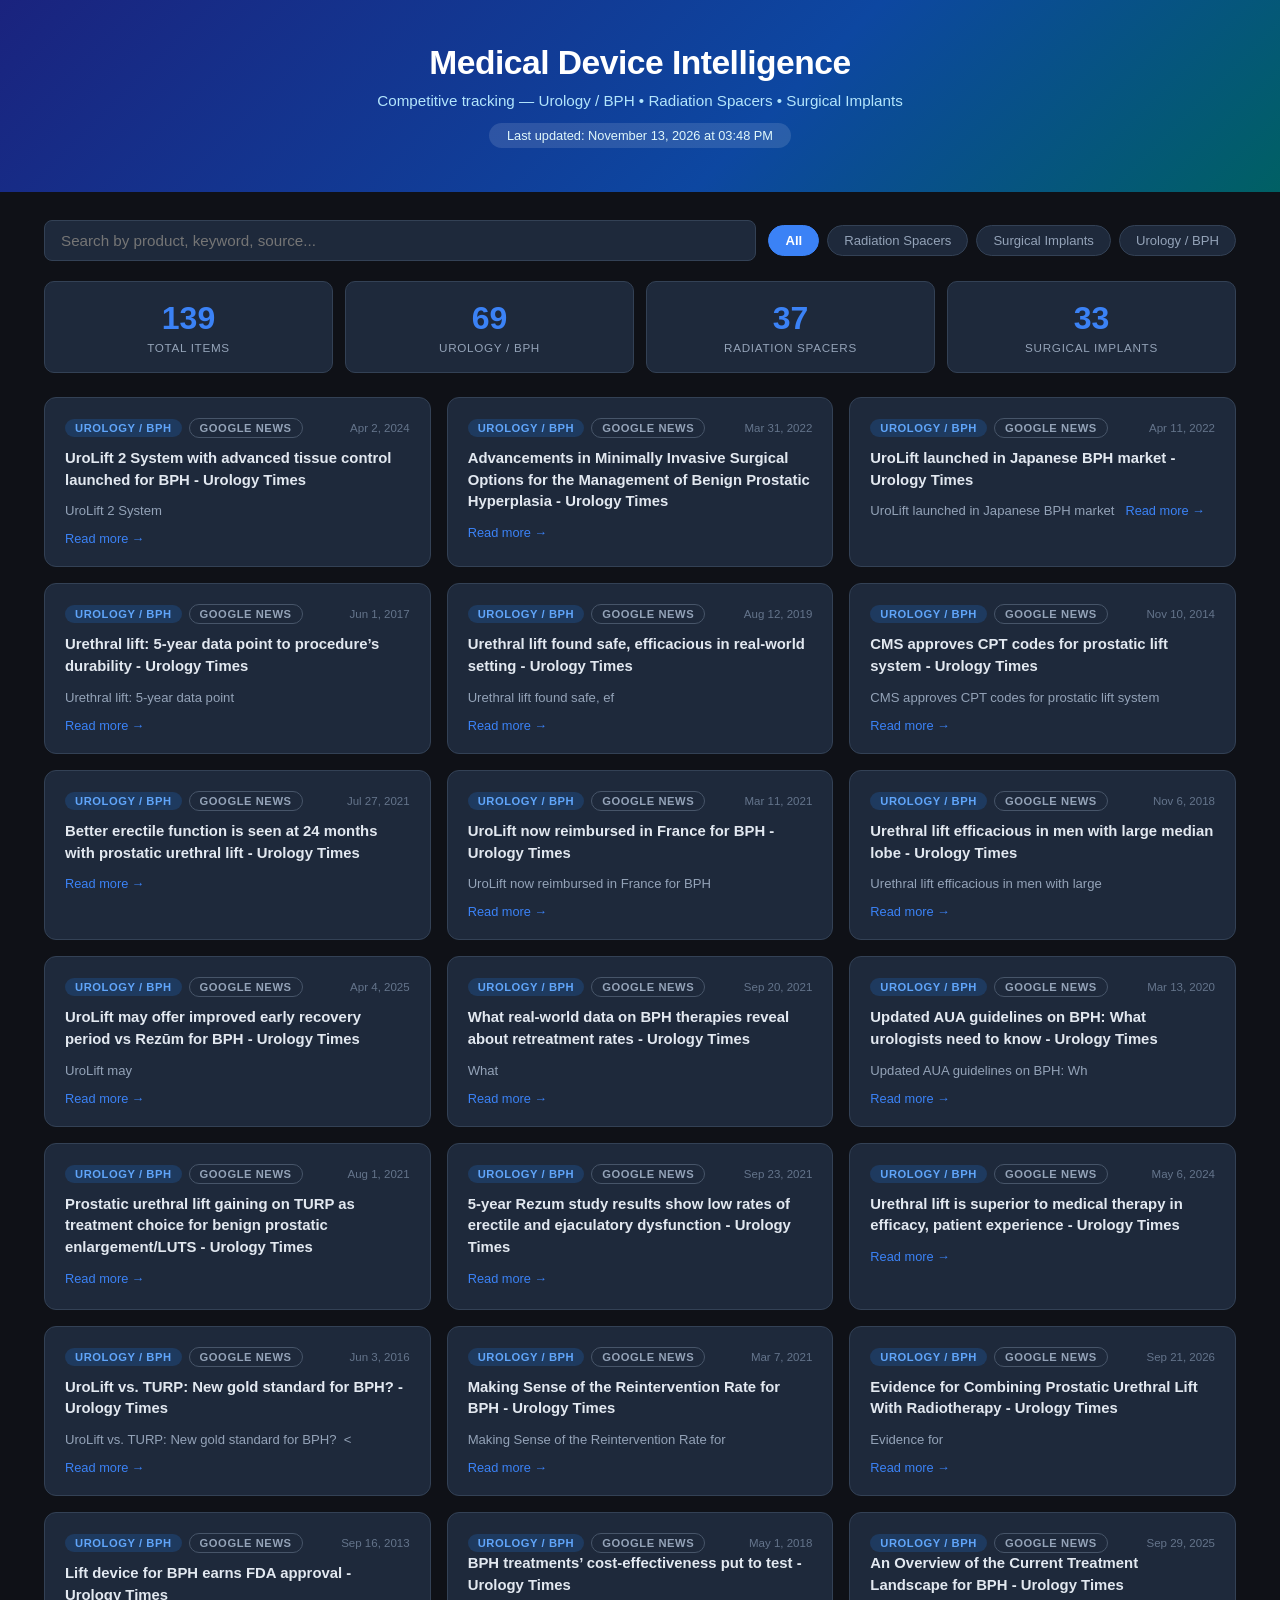
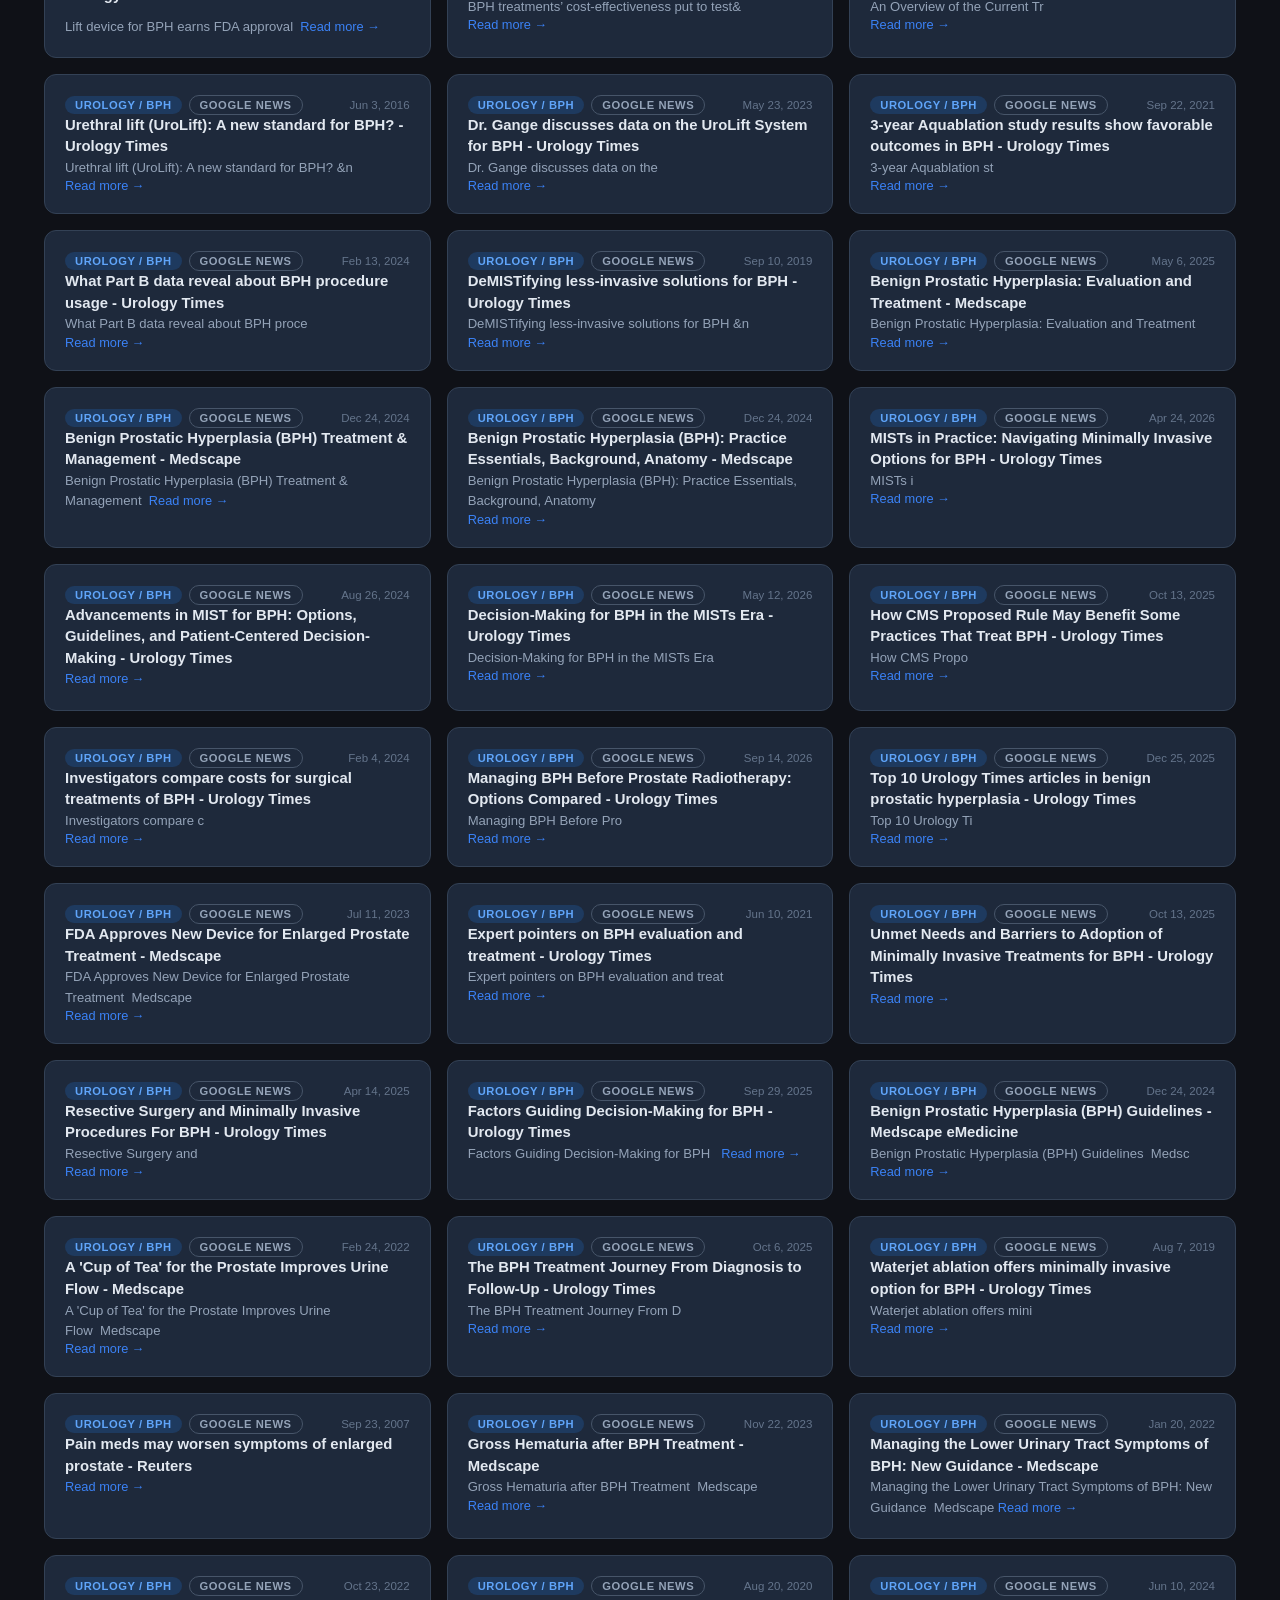
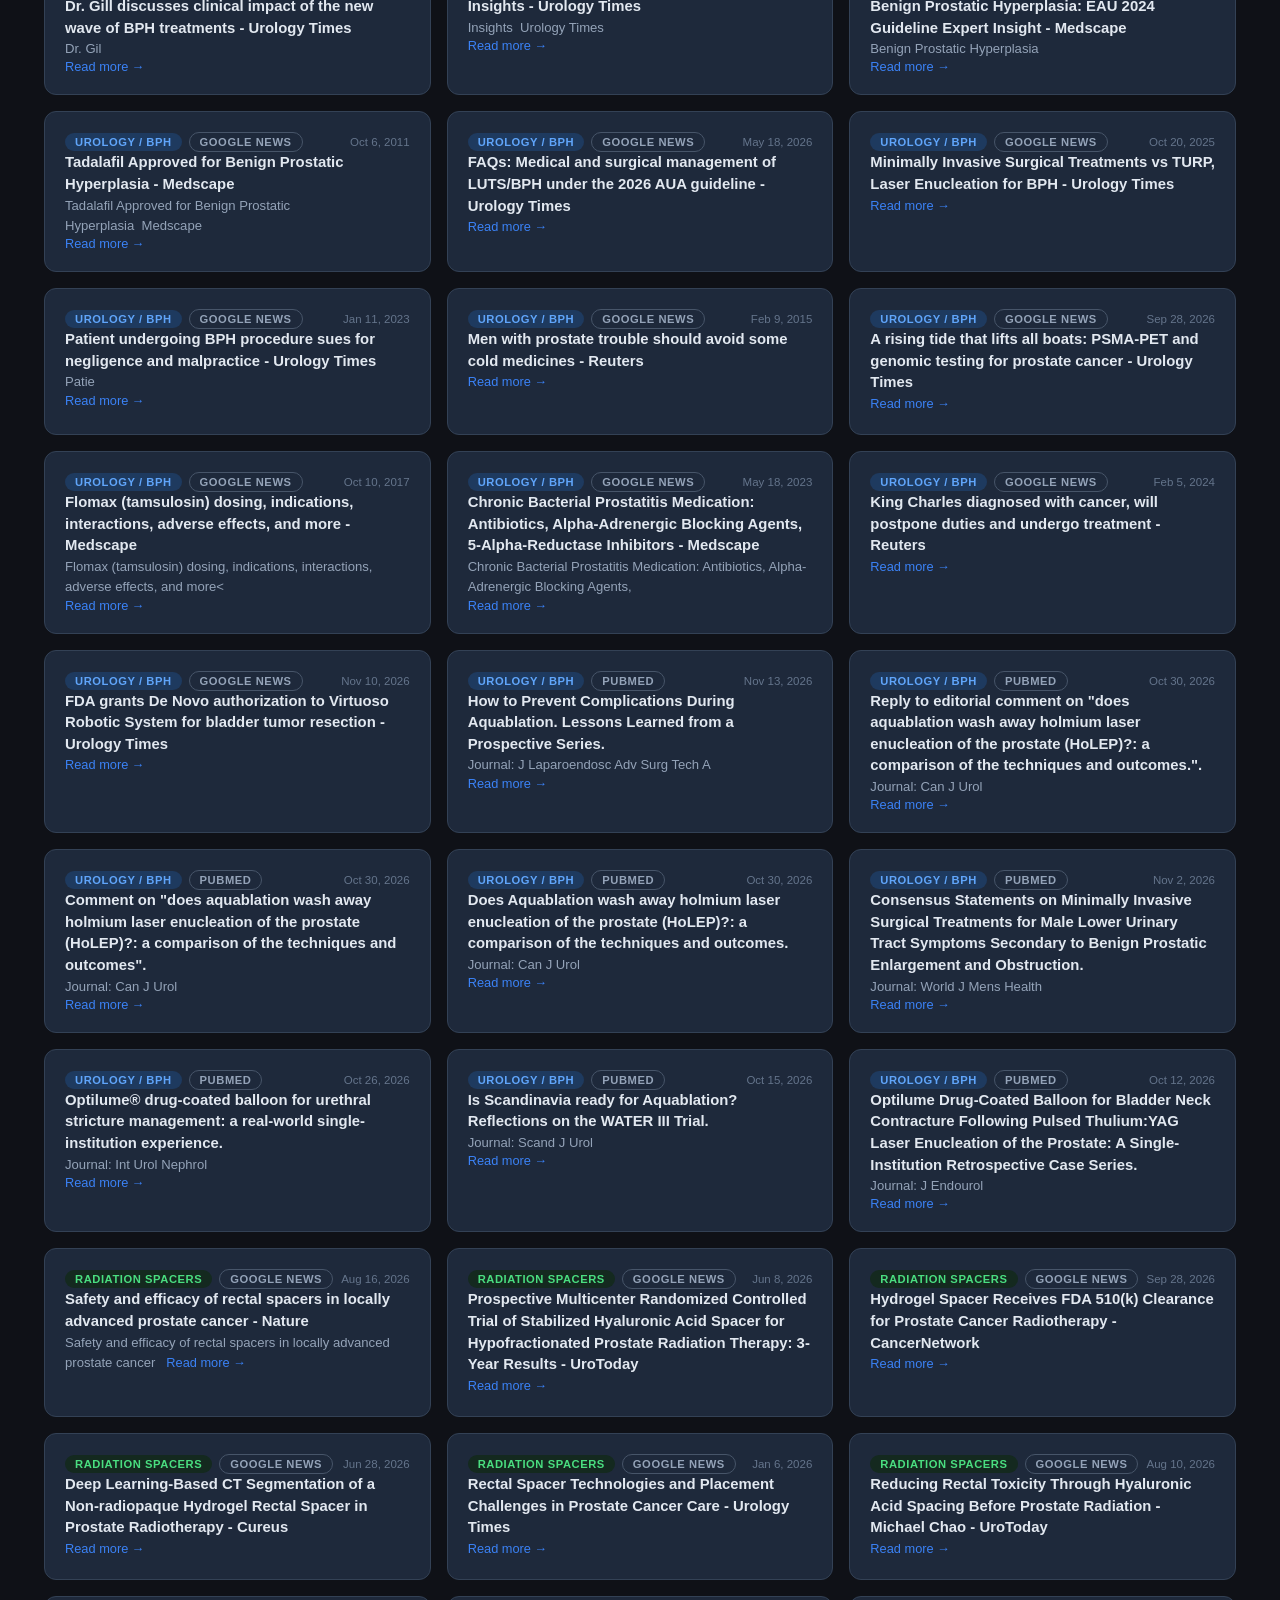
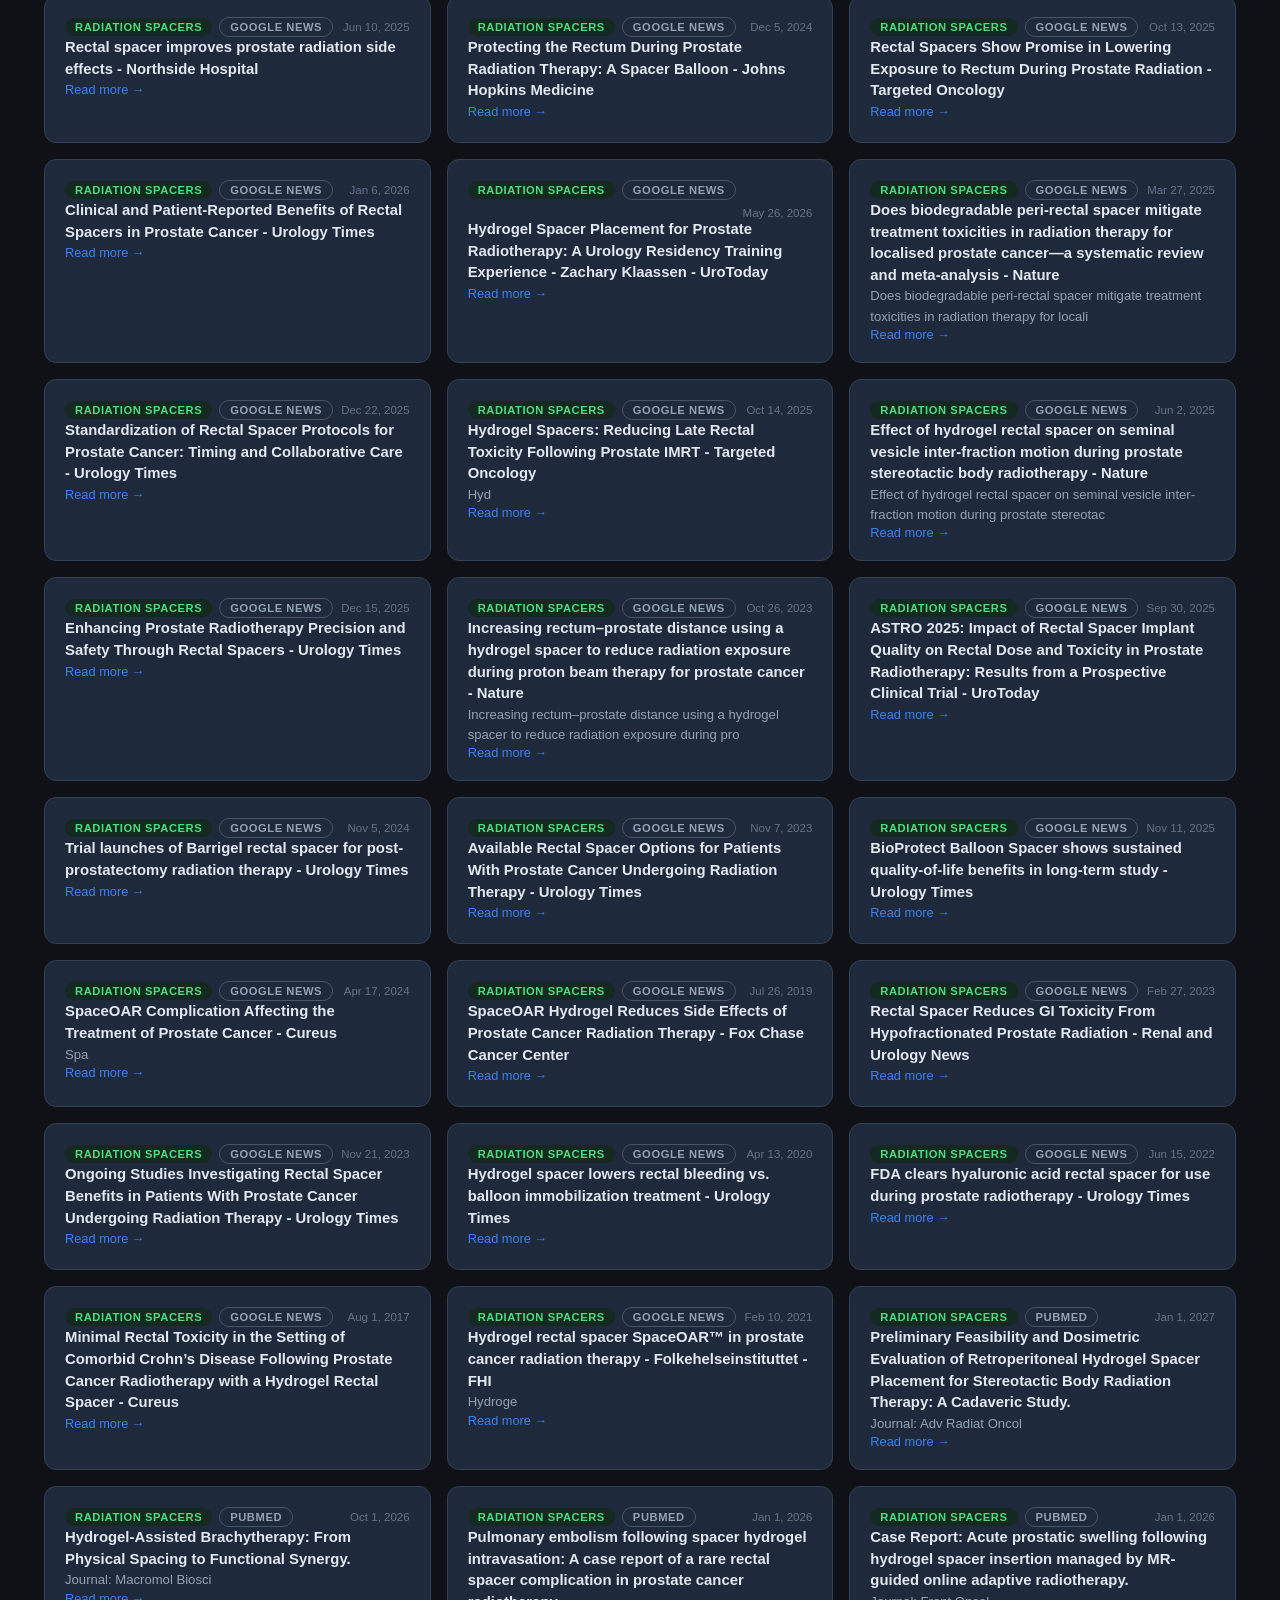
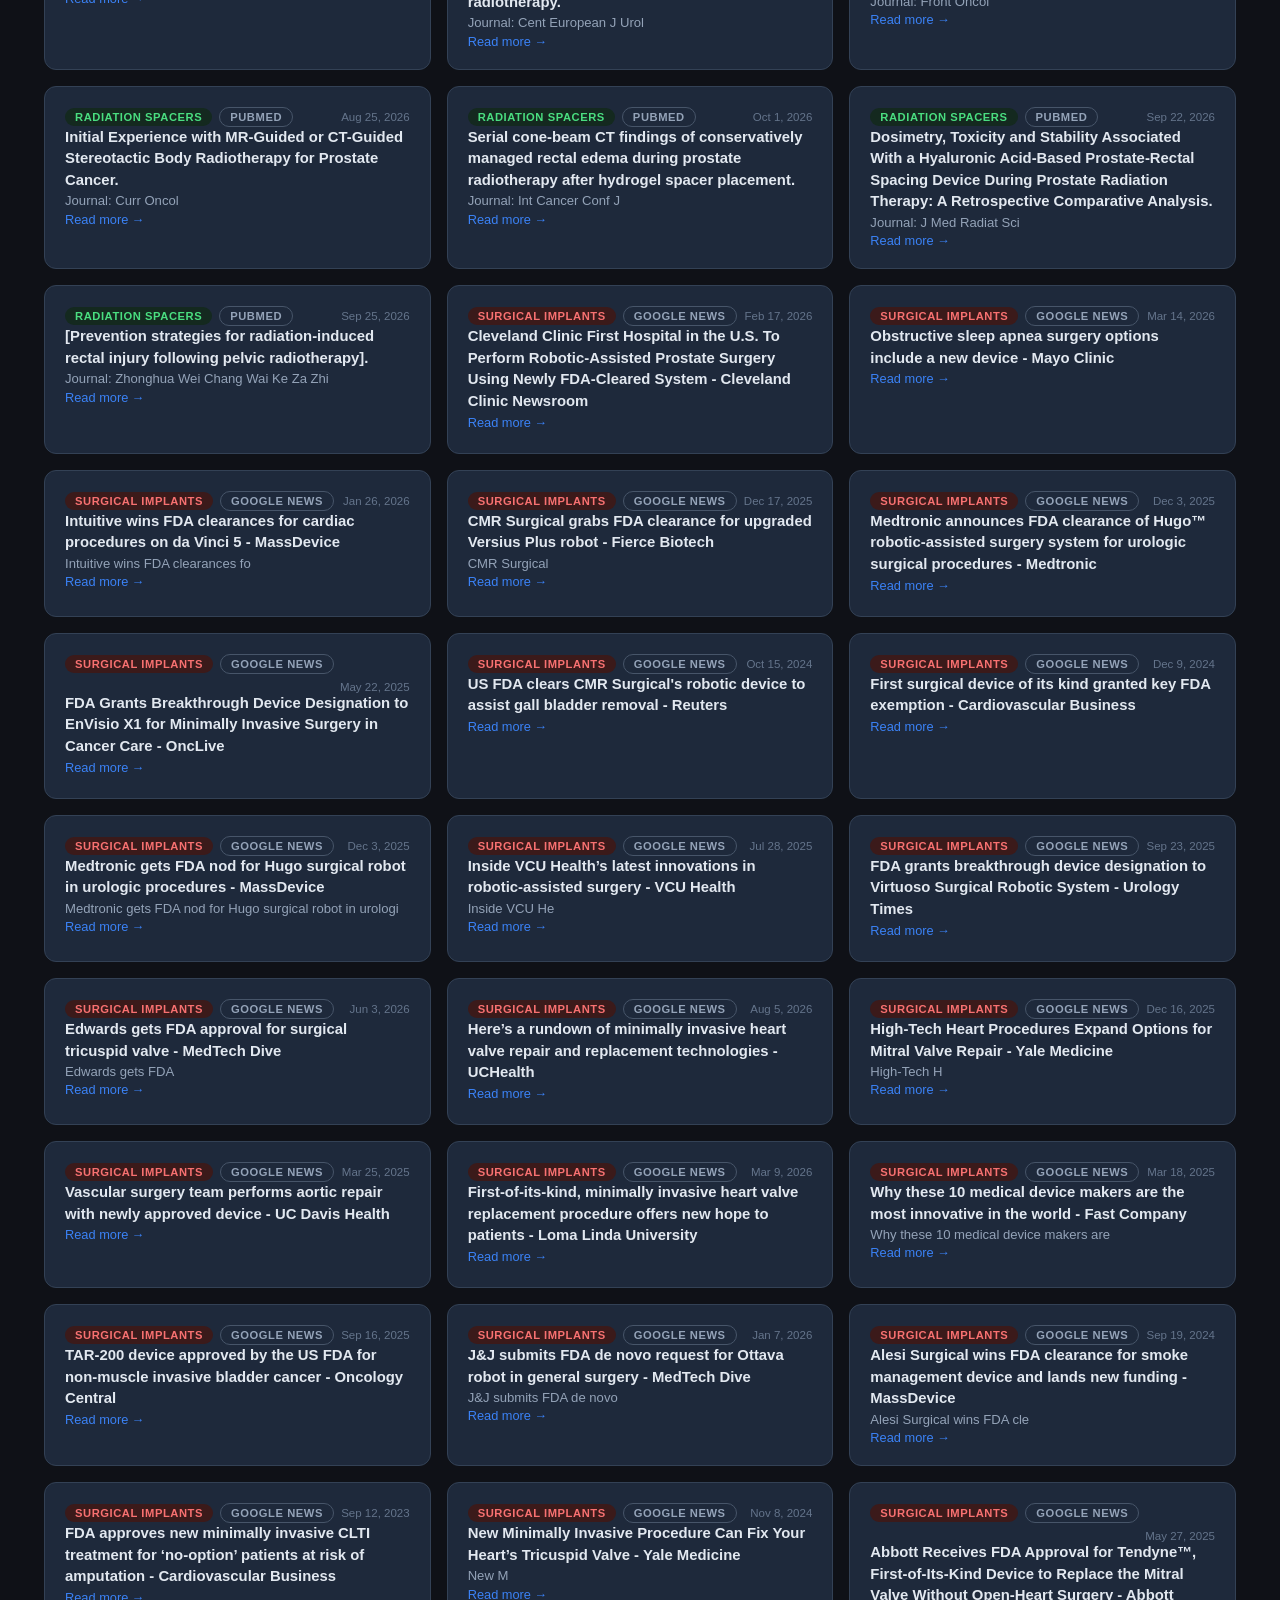
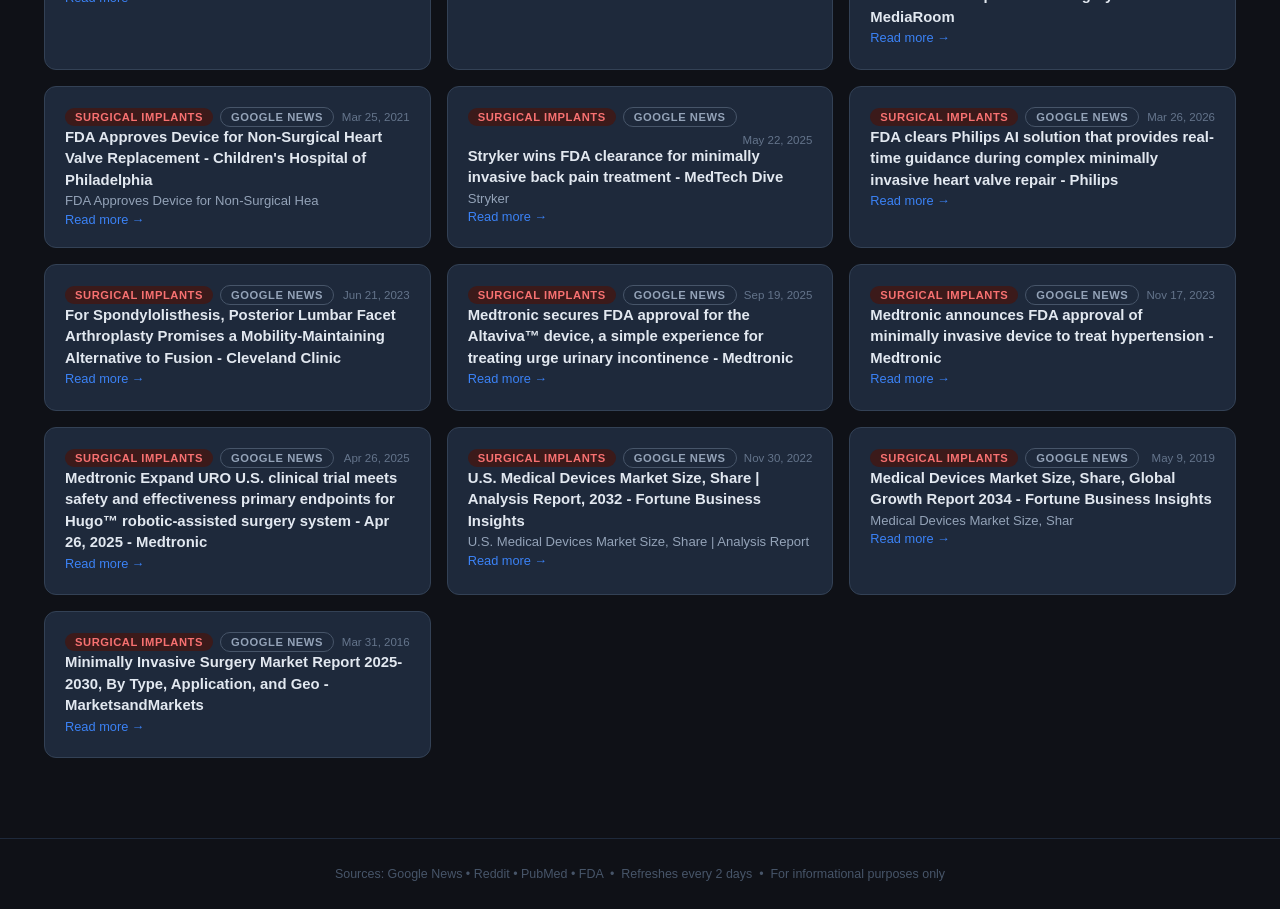
==== index.html @ d2192580 "chore: refresh medical device data 2026-11-13" ====
<!DOCTYPE html>
<html lang="en">
<head>
<meta charset="UTF-8">
<meta name="viewport" content="width=device-width, initial-scale=1.0">
<title>Medical Device Intelligence Tracker</title>
<style>
  * { box-sizing: border-box; margin: 0; padding: 0; }
  body { font-family: -apple-system, BlinkMacSystemFont, 'Segoe UI', sans-serif; background: #0f1117; color: #e2e8f0; min-height: 100vh; }

  header { background: linear-gradient(135deg, #1a237e 0%, #0d47a1 60%, #006064 100%); padding: 44px 24px; text-align: center; }
  header h1 { font-size: 2.1rem; font-weight: 700; color: #fff; letter-spacing: -0.5px; }
  header p { margin-top: 10px; color: #b3e5fc; font-size: 0.95rem; }
  .updated { margin-top: 14px; display: inline-block; background: rgba(255,255,255,0.12); border-radius: 20px; padding: 5px 18px; font-size: 0.8rem; color: #e0f7fa; }

  .controls { max-width: 1240px; margin: 28px auto 0; padding: 0 24px; display: flex; flex-wrap: wrap; gap: 12px; align-items: center; }
  .search-box { flex: 1; min-width: 200px; }
  .search-box input { width: 100%; padding: 11px 16px; border-radius: 8px; border: 1px solid #334155; background: #1e293b; color: #e2e8f0; font-size: 0.95rem; outline: none; }
  .search-box input:focus { border-color: #3b82f6; }
  .filters { display: flex; flex-wrap: wrap; gap: 8px; }
  .filter-btn { padding: 7px 16px; border-radius: 20px; border: 1px solid #334155; background: #1e293b; color: #94a3b8; cursor: pointer; font-size: 0.82rem; transition: all 0.15s; }
  .filter-btn:hover { border-color: #3b82f6; color: #e2e8f0; }
  .filter-btn.active { background: #3b82f6; border-color: #3b82f6; color: #fff; font-weight: 600; }

  .stats { max-width: 1240px; margin: 20px auto 0; padding: 0 24px; }
  .stat-row { display: grid; grid-template-columns: repeat(auto-fit, minmax(150px, 1fr)); gap: 12px; }
  .stat-card { background: #1e293b; border: 1px solid #334155; border-radius: 10px; padding: 18px; text-align: center; }
  .stat-card .num { font-size: 2rem; font-weight: 700; color: #3b82f6; }
  .stat-card .label { font-size: 0.73rem; color: #94a3b8; margin-top: 4px; text-transform: uppercase; letter-spacing: 0.06em; }

  .grid { max-width: 1240px; margin: 24px auto 0; padding: 0 24px 60px; display: grid; grid-template-columns: repeat(auto-fill, minmax(340px, 1fr)); gap: 16px; }
  .card { background: #1e293b; border: 1px solid #334155; border-radius: 12px; padding: 20px; display: flex; flex-direction: column; gap: 10px; transition: border-color 0.2s, box-shadow 0.2s; }
  .card:hover { border-color: #3b82f6; box-shadow: 0 0 0 1px #3b82f620; }
  .card-meta { display: flex; gap: 7px; flex-wrap: wrap; align-items: center; }
  .badge { padding: 3px 10px; border-radius: 12px; font-size: 0.7rem; font-weight: 600; text-transform: uppercase; letter-spacing: 0.05em; white-space: nowrap; }
  .badge-urology { background: #1e3a5f; color: #60a5fa; }
  .badge-radiation { background: #14291f; color: #4ade80; }
  .badge-surgical { background: #3b1a1a; color: #f87171; }
  .badge-source { background: transparent; border: 1px solid #475569; color: #94a3b8; }
  .card-date { font-size: 0.72rem; color: #64748b; margin-left: auto; white-space: nowrap; }
  .card h3 { font-size: 0.93rem; font-weight: 600; color: #e2e8f0; line-height: 1.45; }
  .card h3 a { color: inherit; text-decoration: none; }
  .card h3 a:hover { color: #60a5fa; }
  .card p { font-size: 0.82rem; color: #94a3b8; line-height: 1.55; flex: 1; }
  .read-link { font-size: 0.8rem; color: #3b82f6; text-decoration: none; font-weight: 500; }
  .read-link:hover { text-decoration: underline; }
  .no-results { grid-column: 1/-1; text-align: center; padding: 80px 20px; color: #64748b; }
  .no-results h3 { font-size: 1.1rem; margin-bottom: 8px; }
  footer { text-align: center; padding: 28px; color: #475569; font-size: 0.78rem; border-top: 1px solid #1e293b; margin-top: 20px; }
</style>
</head>
<body>

<header>
  <h1>Medical Device Intelligence</h1>
  <p>Competitive tracking &mdash; Urology / BPH &bull; Radiation Spacers &bull; Surgical Implants</p>
  <span class="updated">Last updated: November 13, 2026 at 03:48 PM</span>
</header>

<div class="controls">
  <div class="search-box">
    <input type="text" id="searchInput" placeholder="Search by product, keyword, source..." oninput="render()">
  </div>
  <div class="filters" id="filterRow">
    <button class="filter-btn active" onclick="setFilter('all', this)">All</button>
  </div>
</div>

<div class="stats"><div class="stat-row" id="statRow"></div></div>
<div class="grid" id="grid"></div>

<footer>
  Sources: Google News &bull; Reddit &bull; PubMed &bull; FDA &nbsp;&bull;&nbsp; Refreshes every 2 days &nbsp;&bull;&nbsp; For informational purposes only
</footer>

<script>
const DATA = [{"title": "UroLift 2 System with advanced tissue control launched for BPH - Urology Times", "url": "https://news.google.com/rss/articles/[base64]?oc=5", "description": "<a href=\"https://news.google.com/rss/articles/[base64]?oc=5\" target=\"_blank\">UroLift 2 System", "date": "Tue, 02 Apr 2024 07:00:00 GMT", "source": "Google News", "category": "Urology / BPH"}, {"title": "Advancements in Minimally Invasive Surgical Options for the Management of Benign Prostatic Hyperplasia - Urology Times", "url": "https://news.google.com/rss/articles/[base64]?oc=5", "description": "<a href=\"https://news.google.com/rss/articles/[base64]", "date": "Thu, 31 Mar 2022 07:00:00 GMT", "source": "Google News", "category": "Urology / BPH"}, {"title": "UroLift launched in Japanese BPH market - Urology Times", "url": "https://news.google.com/rss/articles/CBMifkFVX3lxTE9jSnZrajlXMnN6QWhFZ09LUzFSWDhmVWplYklNZ0NoblVWRHhZVDJpbGxod3d5R1FHUDRuczVnSkFuWFZrOG16cUNWdnkwNFI5QWZ2bV8tQ284dzh6c0JlZThWYUpEU1VnYVFCNzlfRnllaF9ITnFUbFpuMUZGUQ?oc=5", "description": "<a href=\"https://news.google.com/rss/articles/CBMifkFVX3lxTE9jSnZrajlXMnN6QWhFZ09LUzFSWDhmVWplYklNZ0NoblVWRHhZVDJpbGxod3d5R1FHUDRuczVnSkFuWFZrOG16cUNWdnkwNFI5QWZ2bV8tQ284dzh6c0JlZThWYUpEU1VnYVFCNzlfRnllaF9ITnFUbFpuMUZGUQ?oc=5\" target=\"_blank\">UroLift launched in Japanese BPH market</a>&nbsp;&nbsp;<f", "date": "Mon, 11 Apr 2022 07:00:00 GMT", "source": "Google News", "category": "Urology / BPH"}, {"title": "Urethral lift: 5-year data point to procedure’s durability - Urology Times", "url": "https://news.google.com/rss/articles/CBMikAFBVV95cUxNcHFOVEVwOUI0R2RXU1ZDdWdyWmVQZkpJcG01Ylhjbk5nR1BzRnBKU3o3QkFDYlRHVXl0YUhXSGduVGJzRXJBanN6RjJmbzZWMzQ2STFGQUNqbmFFeTdBSTJrb0tNTmFtU01tRGItbG04VGZlZ3ZMRWN5VjB1M3JJZkx4eS1DMEVzN1NlM1R6QWE?oc=5", "description": "<a href=\"https://news.google.com/rss/articles/CBMikAFBVV95cUxNcHFOVEVwOUI0R2RXU1ZDdWdyWmVQZkpJcG01Ylhjbk5nR1BzRnBKU3o3QkFDYlRHVXl0YUhXSGduVGJzRXJBanN6RjJmbzZWMzQ2STFGQUNqbmFFeTdBSTJrb0tNTmFtU01tRGItbG04VGZlZ3ZMRWN5VjB1M3JJZkx4eS1DMEVzN1NlM1R6QWE?oc=5\" target=\"_blank\">Urethral lift: 5-year data point", "date": "Thu, 01 Jun 2017 07:00:00 GMT", "source": "Google News", "category": "Urology / BPH"}, {"title": "Urethral lift found safe, efficacious in real-world setting - Urology Times", "url": "https://news.google.com/rss/articles/[base64]?oc=5", "description": "<a href=\"https://news.google.com/rss/articles/[base64]?oc=5\" target=\"_blank\">Urethral lift found safe, ef", "date": "Mon, 12 Aug 2019 07:00:00 GMT", "source": "Google News", "category": "Urology / BPH"}, {"title": "CMS approves CPT codes for prostatic lift system - Urology Times", "url": "https://news.google.com/rss/articles/CBMihAFBVV95cUxNdzdrQ2NJRDlzYkZmazRLQXgxelZTaGd0ajZ1Rjd3WHduTkFHbW4wZEJBc1d6VTIwX0RtYXFXTmxCakI0dXpYbFJxMU9vSWZGRmxrbFVPcnZBRENkc2loYkxPcUloRUw1eU5JVk43Wkp5UFk1d3hGQ3QzUmhHelNQcFZ4Sjk?oc=5", "description": "<a href=\"https://news.google.com/rss/articles/CBMihAFBVV95cUxNdzdrQ2NJRDlzYkZmazRLQXgxelZTaGd0ajZ1Rjd3WHduTkFHbW4wZEJBc1d6VTIwX0RtYXFXTmxCakI0dXpYbFJxMU9vSWZGRmxrbFVPcnZBRENkc2loYkxPcUloRUw1eU5JVk43Wkp5UFk1d3hGQ3QzUmhHelNQcFZ4Sjk?oc=5\" target=\"_blank\">CMS approves CPT codes for prostatic lift system", "date": "Mon, 10 Nov 2014 08:00:00 GMT", "source": "Google News", "category": "Urology / BPH"}, {"title": "Better erectile function is seen at 24 months with prostatic urethral lift - Urology Times", "url": "https://news.google.com/rss/articles/[base64]?oc=5", "description": "<a href=\"https://news.google.com/rss/articles/[base64]?oc=5\" target=\"_bl", "date": "Tue, 27 Jul 2021 07:00:00 GMT", "source": "Google News", "category": "Urology / BPH"}, {"title": "UroLift now reimbursed in France for BPH - Urology Times", "url": "https://news.google.com/rss/articles/CBMif0FVX3lxTE41bTBkM21YUlkxTHQ2MGFPYkZRcVNjUjhITGh1S1JEX3lFVndoVlhneklwS0dCXzVtNzIwQUFfRVNJVkxjZjhLNVptekxyU1FaUXVFcmNBX09Bd3JUYXJlWTgwcTNrLW9odWdoN1F6VnJ6YThHaFlEOE94SG1YTTA?oc=5", "description": "<a href=\"https://news.google.com/rss/articles/CBMif0FVX3lxTE41bTBkM21YUlkxTHQ2MGFPYkZRcVNjUjhITGh1S1JEX3lFVndoVlhneklwS0dCXzVtNzIwQUFfRVNJVkxjZjhLNVptekxyU1FaUXVFcmNBX09Bd3JUYXJlWTgwcTNrLW9odWdoN1F6VnJ6YThHaFlEOE94SG1YTTA?oc=5\" target=\"_blank\">UroLift now reimbursed in France for BPH</a>&nbsp;&nbsp;", "date": "Thu, 11 Mar 2021 08:00:00 GMT", "source": "Google News", "category": "Urology / BPH"}, {"title": "Urethral lift efficacious in men with large median lobe - Urology Times", "url": "https://news.google.com/rss/articles/CBMiiAFBVV95cUxQaURBb0VjenBTbzIxNmoxbFF2Y3BmZ3VhMXYyaHJNRzBxR2NZTDlRcVZLTW5zVUdTYzRCYzZlZEZzaVdMX1hZNlRkYzVXUjQ0QkplSC1VSmFIT3owM0hCSjNqejY4RXdISC1zaFhTUWpuMHotMzVGVkRBYXNybDRFSWRnWEZWWHZp?oc=5", "description": "<a href=\"https://news.google.com/rss/articles/CBMiiAFBVV95cUxQaURBb0VjenBTbzIxNmoxbFF2Y3BmZ3VhMXYyaHJNRzBxR2NZTDlRcVZLTW5zVUdTYzRCYzZlZEZzaVdMX1hZNlRkYzVXUjQ0QkplSC1VSmFIT3owM0hCSjNqejY4RXdISC1zaFhTUWpuMHotMzVGVkRBYXNybDRFSWRnWEZWWHZp?oc=5\" target=\"_blank\">Urethral lift efficacious in men with large", "date": "Tue, 06 Nov 2018 08:00:00 GMT", "source": "Google News", "category": "Urology / BPH"}, {"title": "UroLift may offer improved early recovery period vs Rezūm for BPH - Urology Times", "url": "https://news.google.com/rss/articles/[base64]?oc=5", "description": "<a href=\"https://news.google.com/rss/articles/[base64]?oc=5\" target=\"_blank\">UroLift may", "date": "Fri, 04 Apr 2025 07:00:00 GMT", "source": "Google News", "category": "Urology / BPH"}, {"title": "What real-world data on BPH therapies reveal about retreatment rates - Urology Times", "url": "https://news.google.com/rss/articles/[base64]?oc=5", "description": "<a href=\"https://news.google.com/rss/articles/[base64]?oc=5\" target=\"_blank\">What ", "date": "Mon, 20 Sep 2021 07:00:00 GMT", "source": "Google News", "category": "Urology / BPH"}, {"title": "Updated AUA guidelines on BPH: What urologists need to know - Urology Times", "url": "https://news.google.com/rss/articles/CBMijwFBVV95cUxPTnVTMnJ1MncxQnd4SmNtLVMzeHd0N3JoQVRvM3hqb2o2MDd4NUVmczFBVlRRcXpwYmpOc2VWTjNLSS1aSDhxdmF5cEVVbDBLaUJacGVHTFZ3MGQ1Y0JQWVFTWVpwODZnaFBnTTM4dmFRNjFVOUVqdGJSTXZTeE1HZnJCZzMwSlpGSUNMRmgwSQ?oc=5", "description": "<a href=\"https://news.google.com/rss/articles/CBMijwFBVV95cUxPTnVTMnJ1MncxQnd4SmNtLVMzeHd0N3JoQVRvM3hqb2o2MDd4NUVmczFBVlRRcXpwYmpOc2VWTjNLSS1aSDhxdmF5cEVVbDBLaUJacGVHTFZ3MGQ1Y0JQWVFTWVpwODZnaFBnTTM4dmFRNjFVOUVqdGJSTXZTeE1HZnJCZzMwSlpGSUNMRmgwSQ?oc=5\" target=\"_blank\">Updated AUA guidelines on BPH: Wh", "date": "Fri, 13 Mar 2020 07:00:00 GMT", "source": "Google News", "category": "Urology / BPH"}, {"title": "Prostatic urethral lift gaining on TURP as treatment choice for benign prostatic enlargement/LUTS - Urology Times", "url": "https://news.google.com/rss/articles/[base64]?oc=5", "description": "<a href=\"https://news.google.com/rss/articles/[base64]", "date": "Sun, 01 Aug 2021 07:00:00 GMT", "source": "Google News", "category": "Urology / BPH"}, {"title": "5-year Rezum study results show low rates of erectile and ejaculatory dysfunction - Urology Times", "url": "https://news.google.com/rss/articles/[base64]?oc=5", "description": "<a href=\"https://news.google.com/rss/articles/[base64]?oc=", "date": "Thu, 23 Sep 2021 07:00:00 GMT", "source": "Google News", "category": "Urology / BPH"}, {"title": "Urethral lift is superior to medical therapy in efficacy, patient experience - Urology Times", "url": "https://news.google.com/rss/articles/[base64]?oc=5", "description": "<a href=\"https://news.google.com/rss/articles/[base64]?oc=5\" target=\"", "date": "Mon, 06 May 2024 07:00:00 GMT", "source": "Google News", "category": "Urology / BPH"}, {"title": "UroLift vs. TURP: New gold standard for BPH? - Urology Times", "url": "https://news.google.com/rss/articles/CBMie0FVX3lxTE5rUHd5RG91bElzU3pkNWVpYjZxd0lIWElHTl9UaHJrbWJJNDhWSjR1elR5X1dsb2VDUXFRQ05TdzJFSzZnTG9VckREa3Zjdmh1TmJ1MFFhZzN3bmdwRWpoUGYxeGk4VVU2Z3ZyZjVHY2pQQmlPSXA5bmY3WQ?oc=5", "description": "<a href=\"https://news.google.com/rss/articles/CBMie0FVX3lxTE5rUHd5RG91bElzU3pkNWVpYjZxd0lIWElHTl9UaHJrbWJJNDhWSjR1elR5X1dsb2VDUXFRQ05TdzJFSzZnTG9VckREa3Zjdmh1TmJ1MFFhZzN3bmdwRWpoUGYxeGk4VVU2Z3ZyZjVHY2pQQmlPSXA5bmY3WQ?oc=5\" target=\"_blank\">UroLift vs. TURP: New gold standard for BPH?</a>&nbsp;&nbsp;<", "date": "Fri, 03 Jun 2016 07:00:00 GMT", "source": "Google News", "category": "Urology / BPH"}, {"title": "Making Sense of the Reintervention Rate for BPH - Urology Times", "url": "https://news.google.com/rss/articles/CBMiiAFBVV95cUxQRFAzQXY3OGFOblZ2dXJ0SlVwSWJiNC1MNjFUdzZ4R3k3RmFBenlaQnpIek9aaTVWY3JMNzFUZW1mRkN5amh1dTZNdjZnLVd0ejI3Z0FORmJQTGk3YTNqTEJBaFZSQ25taEtOZTZtTXRra1NEbXVpSWFGaFVmMzdiTGY3cGFuNEtW?oc=5", "description": "<a href=\"https://news.google.com/rss/articles/CBMiiAFBVV95cUxQRFAzQXY3OGFOblZ2dXJ0SlVwSWJiNC1MNjFUdzZ4R3k3RmFBenlaQnpIek9aaTVWY3JMNzFUZW1mRkN5amh1dTZNdjZnLVd0ejI3Z0FORmJQTGk3YTNqTEJBaFZSQ25taEtOZTZtTXRra1NEbXVpSWFGaFVmMzdiTGY3cGFuNEtW?oc=5\" target=\"_blank\">Making Sense of the Reintervention Rate for", "date": "Sun, 07 Mar 2021 08:00:00 GMT", "source": "Google News", "category": "Urology / BPH"}, {"title": "Evidence for Combining Prostatic Urethral Lift With Radiotherapy - Urology Times", "url": "https://news.google.com/rss/articles/[base64]?oc=5", "description": "<a href=\"https://news.google.com/rss/articles/[base64]?oc=5\" target=\"_blank\">Evidence for", "date": "Mon, 21 Sep 2026 07:00:00 GMT", "source": "Google News", "category": "Urology / BPH"}, {"title": "Lift device for BPH earns FDA approval - Urology Times", "url": "https://news.google.com/rss/articles/CBMid0FVX3lxTE1LTWpwYjE4UzhFdGdKNGwzaktkdmZ3MnI5cjhDS0ZMX0tjMnlJTFFNTFFKNkFlR0VnMUFsRjR1Vk0yVE9aRlJST2NFODdTZkRDa3FoRlhPaDAwMHVkanJKcWpEUzFfNXpRR0p3NUtTRWdGbGJ1Tk5R?oc=5", "description": "<a href=\"https://news.google.com/rss/articles/CBMid0FVX3lxTE1LTWpwYjE4UzhFdGdKNGwzaktkdmZ3MnI5cjhDS0ZMX0tjMnlJTFFNTFFKNkFlR0VnMUFsRjR1Vk0yVE9aRlJST2NFODdTZkRDa3FoRlhPaDAwMHVkanJKcWpEUzFfNXpRR0p3NUtTRWdGbGJ1Tk5R?oc=5\" target=\"_blank\">Lift device for BPH earns FDA approval</a>&nbsp;&nbsp;<font color=\"", "date": "Mon, 16 Sep 2013 07:00:00 GMT", "source": "Google News", "category": "Urology / BPH"}, {"title": "BPH treatments’ cost-effectiveness put to test - Urology Times", "url": "https://news.google.com/rss/articles/CBMiggFBVV95cUxNTUc3ZmdjalhxbThtcWNIeHNFM0lacWhMcFB4OTRteDFRSHFpZTNjcHRfZm00a2RSVzkzcWpiTGZfWHBVakQxVHBtV2M5Y1M0REQ5WEU0UmZ4Vkl1OVQxTWZHZ3RpM2MyMmdjVVFtX1BtaHpiTXdLd095andkblZjTmpR?oc=5", "description": "<a href=\"https://news.google.com/rss/articles/CBMiggFBVV95cUxNTUc3ZmdjalhxbThtcWNIeHNFM0lacWhMcFB4OTRteDFRSHFpZTNjcHRfZm00a2RSVzkzcWpiTGZfWHBVakQxVHBtV2M5Y1M0REQ5WEU0UmZ4Vkl1OVQxTWZHZ3RpM2MyMmdjVVFtX1BtaHpiTXdLd095andkblZjTmpR?oc=5\" target=\"_blank\">BPH treatments’ cost-effectiveness put to test</a>&", "date": "Tue, 01 May 2018 07:00:00 GMT", "source": "Google News", "category": "Urology / BPH"}, {"title": "An Overview of the Current Treatment Landscape for BPH - Urology Times", "url": "https://news.google.com/rss/articles/[base64]?oc=5", "description": "<a href=\"https://news.google.com/rss/articles/[base64]?oc=5\" target=\"_blank\">An Overview of the Current Tr", "date": "Mon, 29 Sep 2025 07:00:00 GMT", "source": "Google News", "category": "Urology / BPH"}, {"title": "Urethral lift (UroLift): A new standard for BPH? - Urology Times", "url": "https://news.google.com/rss/articles/CBMifEFVX3lxTE03QS12T3FqMl9pR3Z1MHNMeU44dWg0blJGaVkxRkNheGM2Vjh2SW5EWmhMd2pjVWhyaUdoeTlPWlh4RnNlQmU5b3FOcFVHdFRhTzUwbWxsLXluWmlfY3NtdldMb296cVJfYVZZc3UyN094SzZFT19wakwzMW4?oc=5", "description": "<a href=\"https://news.google.com/rss/articles/CBMifEFVX3lxTE03QS12T3FqMl9pR3Z1MHNMeU44dWg0blJGaVkxRkNheGM2Vjh2SW5EWmhMd2pjVWhyaUdoeTlPWlh4RnNlQmU5b3FOcFVHdFRhTzUwbWxsLXluWmlfY3NtdldMb296cVJfYVZZc3UyN094SzZFT19wakwzMW4?oc=5\" target=\"_blank\">Urethral lift (UroLift): A new standard for BPH?</a>&nbsp;&n", "date": "Fri, 03 Jun 2016 07:00:00 GMT", "source": "Google News", "category": "Urology / BPH"}, {"title": "Dr. Gange discusses data on the UroLift System for BPH - Urology Times", "url": "https://news.google.com/rss/articles/CBMikAFBVV95cUxOQzd5aWRqV2g5RVZ0OXJ5YW85TGlOUVF1SFRMLUhJTnBTQnlkTUNEZ0RHX2VTZ0p6NElCN0pPVjRlRE94WmRlQUdILVdhUVV0WnNuS3FPNHlfRGZzeWNRYURrVTRTMXc0SFJNRGRsYXpsMjluamcyWktPYkxKVzNRazNrOFNJRXNtMVpIVVU3V0M?oc=5", "description": "<a href=\"https://news.google.com/rss/articles/CBMikAFBVV95cUxOQzd5aWRqV2g5RVZ0OXJ5YW85TGlOUVF1SFRMLUhJTnBTQnlkTUNEZ0RHX2VTZ0p6NElCN0pPVjRlRE94WmRlQUdILVdhUVV0WnNuS3FPNHlfRGZzeWNRYURrVTRTMXc0SFJNRGRsYXpsMjluamcyWktPYkxKVzNRazNrOFNJRXNtMVpIVVU3V0M?oc=5\" target=\"_blank\">Dr. Gange discusses data on the ", "date": "Tue, 23 May 2023 07:00:00 GMT", "source": "Google News", "category": "Urology / BPH"}, {"title": "3-year Aquablation study results show favorable outcomes in BPH - Urology Times", "url": "https://news.google.com/rss/articles/[base64]?oc=5", "description": "<a href=\"https://news.google.com/rss/articles/[base64]?oc=5\" target=\"_blank\">3-year Aquablation st", "date": "Wed, 22 Sep 2021 07:00:00 GMT", "source": "Google News", "category": "Urology / BPH"}, {"title": "What Part B data reveal about BPH procedure usage - Urology Times", "url": "https://news.google.com/rss/articles/CBMiiwFBVV95cUxQYlJFZEFPbHFTS3VVYk5VNHdmSWdYZ3FQTUM0c1FjekYwTHNlYXRfQ0MwSTlpRm9Yc0pvdG53YkNRWmdnWWpqZ0dqYTM1aWpKOUFvcFRabFY1S2NCTEZjNW9GWVF2RGFBSWVRT3puNDZLLUhhdU9mMDNBWFVQUDI2WW1CT1NQX1hOdFdJ?oc=5", "description": "<a href=\"https://news.google.com/rss/articles/CBMiiwFBVV95cUxQYlJFZEFPbHFTS3VVYk5VNHdmSWdYZ3FQTUM0c1FjekYwTHNlYXRfQ0MwSTlpRm9Yc0pvdG53YkNRWmdnWWpqZ0dqYTM1aWpKOUFvcFRabFY1S2NCTEZjNW9GWVF2RGFBSWVRT3puNDZLLUhhdU9mMDNBWFVQUDI2WW1CT1NQX1hOdFdJ?oc=5\" target=\"_blank\">What Part B data reveal about BPH proce", "date": "Tue, 13 Feb 2024 08:00:00 GMT", "source": "Google News", "category": "Urology / BPH"}, {"title": "DeMISTifying less-invasive solutions for BPH - Urology Times", "url": "https://news.google.com/rss/articles/CBMif0FVX3lxTE1DQXJ0RzNacXFUaTZoWmhLVzBmaXh2M1l0RmNlWXYzQ183VS1KUXhmaElJODNrblBkcm1pS201MnNwbHVlVGxyeWtNa1lyTG1zVUlvWHFGRDVJQk10RTZPaUhGUVF6Y1lDUlJ3bFd0Um9wS0xqWDRLSEtOQnZuQ1k?oc=5", "description": "<a href=\"https://news.google.com/rss/articles/CBMif0FVX3lxTE1DQXJ0RzNacXFUaTZoWmhLVzBmaXh2M1l0RmNlWXYzQ183VS1KUXhmaElJODNrblBkcm1pS201MnNwbHVlVGxyeWtNa1lyTG1zVUlvWHFGRDVJQk10RTZPaUhGUVF6Y1lDUlJ3bFd0Um9wS0xqWDRLSEtOQnZuQ1k?oc=5\" target=\"_blank\">DeMISTifying less-invasive solutions for BPH</a>&nbsp;&n", "date": "Tue, 10 Sep 2019 07:00:00 GMT", "source": "Google News", "category": "Urology / BPH"}, {"title": "Benign Prostatic Hyperplasia: Evaluation and Treatment - Medscape", "url": "https://news.google.com/rss/articles/CBMiekFVX3lxTE1tZ3lsN3FpOEJEM0tIYng1MEtRYUlrb1ZNQktab0FzUWI0T3ZaeHdWbWdmZktSeUNaV1BZenh4cnpYM3lzaXRObmZFYnpBOGxQQmpJOUFodW11VGNGNzBEcE53N2NDd1RpWnJQUnNzRFZER1k0bWxPZ293?oc=5", "description": "<a href=\"https://news.google.com/rss/articles/CBMiekFVX3lxTE1tZ3lsN3FpOEJEM0tIYng1MEtRYUlrb1ZNQktab0FzUWI0T3ZaeHdWbWdmZktSeUNaV1BZenh4cnpYM3lzaXRObmZFYnpBOGxQQmpJOUFodW11VGNGNzBEcE53N2NDd1RpWnJQUnNzRFZER1k0bWxPZ293?oc=5\" target=\"_blank\">Benign Prostatic Hyperplasia: Evaluation and Treatment</a>&nbsp", "date": "Tue, 06 May 2025 07:00:00 GMT", "source": "Google News", "category": "Urology / BPH"}, {"title": "Benign Prostatic Hyperplasia (BPH) Treatment & Management - Medscape", "url": "https://news.google.com/rss/articles/CBMiZkFVX3lxTE5VZFItVENCelZXQmx4WXhOdHQ4SnpTNlIxcXFpWkdoLVhVakkzYnpCWnhPazcyV2Y5aVVlTWNCby1QaUVrMjRQMnNxaWs3d3g5ZWpUMUtLSHVWc0JJSzd1U3JyOVo5Zw?oc=5", "description": "<a href=\"https://news.google.com/rss/articles/CBMiZkFVX3lxTE5VZFItVENCelZXQmx4WXhOdHQ4SnpTNlIxcXFpWkdoLVhVakkzYnpCWnhPazcyV2Y5aVVlTWNCby1QaUVrMjRQMnNxaWs3d3g5ZWpUMUtLSHVWc0JJSzd1U3JyOVo5Zw?oc=5\" target=\"_blank\">Benign Prostatic Hyperplasia (BPH) Treatment & Management</a>&nbsp;&nbsp;<font color=\"#6f", "date": "Tue, 24 Dec 2024 08:00:00 GMT", "source": "Google News", "category": "Urology / BPH"}, {"title": "Benign Prostatic Hyperplasia (BPH): Practice Essentials, Background, Anatomy - Medscape", "url": "https://news.google.com/rss/articles/CBMiZEFVX3lxTE1rWmM2UFVaTTh5VnVuVFZxemd2QnF6end4SjJSa0lCWFAyU0dpeVNtZjl2ZHZZY2poV2hzbW4xZV9ObXp0OXNBYUcya0MtMzlTdzhfUDVTRGk0cGw5TmpLNnVsTlg?oc=5", "description": "<a href=\"https://news.google.com/rss/articles/CBMiZEFVX3lxTE1rWmM2UFVaTTh5VnVuVFZxemd2QnF6end4SjJSa0lCWFAyU0dpeVNtZjl2ZHZZY2poV2hzbW4xZV9ObXp0OXNBYUcya0MtMzlTdzhfUDVTRGk0cGw5TmpLNnVsTlg?oc=5\" target=\"_blank\">Benign Prostatic Hyperplasia (BPH): Practice Essentials, Background, Anatomy</a>&nbsp;&nbsp;", "date": "Tue, 24 Dec 2024 08:00:00 GMT", "source": "Google News", "category": "Urology / BPH"}, {"title": "MISTs in Practice: Navigating Minimally Invasive Options for BPH - Urology Times", "url": "https://news.google.com/rss/articles/[base64]?oc=5", "description": "<a href=\"https://news.google.com/rss/articles/[base64]?oc=5\" target=\"_blank\">MISTs i", "date": "Fri, 24 Apr 2026 07:00:00 GMT", "source": "Google News", "category": "Urology / BPH"}, {"title": "Advancements in MIST for BPH: Options, Guidelines, and Patient-Centered Decision-Making - Urology Times", "url": "https://news.google.com/rss/articles/[base64]?oc=5", "description": "<a href=\"https://news.google.com/rss/articles/[base64]", "date": "Mon, 26 Aug 2024 07:00:00 GMT", "source": "Google News", "category": "Urology / BPH"}, {"title": "Decision-Making for BPH in the MISTs Era - Urology Times", "url": "https://news.google.com/rss/articles/CBMif0FVX3lxTE83UWtRUW9XOThQNDliSXRsVjdpQkptSlNKYk14NTRoemI2TDg2cmI4RWRMSVNIak9Uc3RWcVZnUC12MlByYW9sNnFxZDRBeW81bzlTSWN3czBBVE5pdjF2LVh0NHpWZW1pd09JbG10by1LUjE3Nmh5aHlFTVlRWHc?oc=5", "description": "<a href=\"https://news.google.com/rss/articles/CBMif0FVX3lxTE83UWtRUW9XOThQNDliSXRsVjdpQkptSlNKYk14NTRoemI2TDg2cmI4RWRMSVNIak9Uc3RWcVZnUC12MlByYW9sNnFxZDRBeW81bzlTSWN3czBBVE5pdjF2LVh0NHpWZW1pd09JbG10by1LUjE3Nmh5aHlFTVlRWHc?oc=5\" target=\"_blank\">Decision-Making for BPH in the MISTs Era</a>&nbsp;&nbsp;", "date": "Tue, 12 May 2026 07:00:00 GMT", "source": "Google News", "category": "Urology / BPH"}, {"title": "How CMS Proposed Rule May Benefit Some Practices That Treat BPH - Urology Times", "url": "https://news.google.com/rss/articles/[base64]?oc=5", "description": "<a href=\"https://news.google.com/rss/articles/[base64]?oc=5\" target=\"_blank\">How CMS Propo", "date": "Mon, 13 Oct 2025 07:00:00 GMT", "source": "Google News", "category": "Urology / BPH"}, {"title": "Investigators compare costs for surgical treatments of BPH - Urology Times", "url": "https://news.google.com/rss/articles/[base64]?oc=5", "description": "<a href=\"https://news.google.com/rss/articles/[base64]?oc=5\" target=\"_blank\">Investigators compare c", "date": "Sun, 04 Feb 2024 08:00:00 GMT", "source": "Google News", "category": "Urology / BPH"}, {"title": "Managing BPH Before Prostate Radiotherapy: Options Compared - Urology Times", "url": "https://news.google.com/rss/articles/[base64]?oc=5", "description": "<a href=\"https://news.google.com/rss/articles/[base64]?oc=5\" target=\"_blank\">Managing BPH Before Pro", "date": "Mon, 14 Sep 2026 07:00:00 GMT", "source": "Google News", "category": "Urology / BPH"}, {"title": "Top 10 Urology Times articles in benign prostatic hyperplasia - Urology Times", "url": "https://news.google.com/rss/articles/[base64]?oc=5", "description": "<a href=\"https://news.google.com/rss/articles/[base64]?oc=5\" target=\"_blank\">Top 10 Urology Ti", "date": "Thu, 25 Dec 2025 08:00:00 GMT", "source": "Google News", "category": "Urology / BPH"}, {"title": "FDA Approves New Device for Enlarged Prostate Treatment - Medscape", "url": "https://news.google.com/rss/articles/CBMiVkFVX3lxTE84TmdkcHQ5ZURhT2dzamZIVlBVX3p5R2dLRkV5M19BWEstUmNMbVJ4Unc5aEZ2R2hsZVFTOTJydEd5dTBSNkhaU3dNeFlHNWRDY1lLMkNR?oc=5", "description": "<a href=\"https://news.google.com/rss/articles/CBMiVkFVX3lxTE84TmdkcHQ5ZURhT2dzamZIVlBVX3p5R2dLRkV5M19BWEstUmNMbVJ4Unc5aEZ2R2hsZVFTOTJydEd5dTBSNkhaU3dNeFlHNWRDY1lLMkNR?oc=5\" target=\"_blank\">FDA Approves New Device for Enlarged Prostate Treatment</a>&nbsp;&nbsp;<font color=\"#6f6f6f\">Medscape</font>", "date": "Tue, 11 Jul 2023 07:00:00 GMT", "source": "Google News", "category": "Urology / BPH"}, {"title": "Expert pointers on BPH evaluation and treatment - Urology Times", "url": "https://news.google.com/rss/articles/CBMiiAFBVV95cUxQemdpV2tJMlRYRDZNbTlGMHNsUHVlZG12T3ZGTUJwS2tURXRWMHc4Y0hPVTlDUDdRYUFFQ1hjMy1QTXlWTUxPOTFMV0JPQVFvSENhdWwtTnllRC1IR01WajhKcGZfREQ4Skl4a19mNDk2TnJFQy0zaTh5RVF4RHVEWHNRdXhwMlRM?oc=5", "description": "<a href=\"https://news.google.com/rss/articles/CBMiiAFBVV95cUxQemdpV2tJMlRYRDZNbTlGMHNsUHVlZG12T3ZGTUJwS2tURXRWMHc4Y0hPVTlDUDdRYUFFQ1hjMy1QTXlWTUxPOTFMV0JPQVFvSENhdWwtTnllRC1IR01WajhKcGZfREQ4Skl4a19mNDk2TnJFQy0zaTh5RVF4RHVEWHNRdXhwMlRM?oc=5\" target=\"_blank\">Expert pointers on BPH evaluation and treat", "date": "Thu, 10 Jun 2021 07:00:00 GMT", "source": "Google News", "category": "Urology / BPH"}, {"title": "Unmet Needs and Barriers to Adoption of Minimally Invasive Treatments for BPH - Urology Times", "url": "https://news.google.com/rss/articles/[base64]?oc=5", "description": "<a href=\"https://news.google.com/rss/articles/[base64]?oc=5\" targe", "date": "Mon, 13 Oct 2025 07:00:00 GMT", "source": "Google News", "category": "Urology / BPH"}, {"title": "Resective Surgery and Minimally Invasive Procedures For BPH - Urology Times", "url": "https://news.google.com/rss/articles/[base64]?oc=5", "description": "<a href=\"https://news.google.com/rss/articles/[base64]?oc=5\" target=\"_blank\">Resective Surgery and", "date": "Mon, 14 Apr 2025 07:00:00 GMT", "source": "Google News", "category": "Urology / BPH"}, {"title": "Factors Guiding Decision-Making for BPH - Urology Times", "url": "https://news.google.com/rss/articles/CBMifkFVX3lxTE94NlVLMDMzX2xnSmVzSzZkQk5kcXg4alpSclRkcUpKVXFlb3hJR2NtQWFEX1N3eVVXU1ZGQVN0a05RLW1BYWNQbVhGaWIzX0VFcEpvOTBTYXEzWFlaVFFlYVQxdG1FcWlUT0Q1Y3IzUVA1TUJtenUxRzYwRnFEUQ?oc=5", "description": "<a href=\"https://news.google.com/rss/articles/CBMifkFVX3lxTE94NlVLMDMzX2xnSmVzSzZkQk5kcXg4alpSclRkcUpKVXFlb3hJR2NtQWFEX1N3eVVXU1ZGQVN0a05RLW1BYWNQbVhGaWIzX0VFcEpvOTBTYXEzWFlaVFFlYVQxdG1FcWlUT0Q1Y3IzUVA1TUJtenUxRzYwRnFEUQ?oc=5\" target=\"_blank\">Factors Guiding Decision-Making for BPH</a>&nbsp;&nbsp;<f", "date": "Mon, 29 Sep 2025 07:00:00 GMT", "source": "Google News", "category": "Urology / BPH"}, {"title": "Benign Prostatic Hyperplasia (BPH) Guidelines - Medscape eMedicine", "url": "https://news.google.com/rss/articles/CBMiZ0FVX3lxTE55STVlcnFLeUg3d21VbUstOUwyYjVGaVdJMWVzcW5zWGFjVF91WElIcFUwY3pmU3U1OXVBY0pQZXFXOUJvdVVZUG9DUHZGZmlNc1Z3S253bl9YNFRPWHZ4Z3NfVXhzRjQ?oc=5", "description": "<a href=\"https://news.google.com/rss/articles/CBMiZ0FVX3lxTE55STVlcnFLeUg3d21VbUstOUwyYjVGaVdJMWVzcW5zWGFjVF91WElIcFUwY3pmU3U1OXVBY0pQZXFXOUJvdVVZUG9DUHZGZmlNc1Z3S253bl9YNFRPWHZ4Z3NfVXhzRjQ?oc=5\" target=\"_blank\">Benign Prostatic Hyperplasia (BPH) Guidelines</a>&nbsp;&nbsp;<font color=\"#6f6f6f\">Medsc", "date": "Tue, 24 Dec 2024 08:00:00 GMT", "source": "Google News", "category": "Urology / BPH"}, {"title": "A 'Cup of Tea' for the Prostate Improves Urine Flow - Medscape", "url": "https://news.google.com/rss/articles/CBMiVkFVX3lxTE1RaV82bUlnT2tUdE1nOVFsVE9hcWpETGtTell5Tmhabk5aY1h5cThDX3dTRmVNZFJmcFpOc0dzVG1CTms3cVFyTHZ4bzJKSl83aFZzMUVR?oc=5", "description": "<a href=\"https://news.google.com/rss/articles/CBMiVkFVX3lxTE1RaV82bUlnT2tUdE1nOVFsVE9hcWpETGtTell5Tmhabk5aY1h5cThDX3dTRmVNZFJmcFpOc0dzVG1CTms3cVFyTHZ4bzJKSl83aFZzMUVR?oc=5\" target=\"_blank\">A 'Cup of Tea' for the Prostate Improves Urine Flow</a>&nbsp;&nbsp;<font color=\"#6f6f6f\">Medscape</font>", "date": "Thu, 24 Feb 2022 08:00:00 GMT", "source": "Google News", "category": "Urology / BPH"}, {"title": "The BPH Treatment Journey From Diagnosis to Follow-Up - Urology Times", "url": "https://news.google.com/rss/articles/CBMikAFBVV95cUxPVWhhNUtUalAySEt0ejdHcjk2Umx5SGNBajNXWThTbDNQTF9JTUdtdlZ5SDVKWnpNbzVvOGFNdUlDS0M5YTJoSm93a0lQdm5ZZkhJRkZoREJLaEkzTUYtS1p5Qlo4enVlUjFmTm52VkNNM3FGYnQ0OHlfNTVIWVJza1ZUYzd6NUs1aV9wNlQwVC0?oc=5", "description": "<a href=\"https://news.google.com/rss/articles/CBMikAFBVV95cUxPVWhhNUtUalAySEt0ejdHcjk2Umx5SGNBajNXWThTbDNQTF9JTUdtdlZ5SDVKWnpNbzVvOGFNdUlDS0M5YTJoSm93a0lQdm5ZZkhJRkZoREJLaEkzTUYtS1p5Qlo4enVlUjFmTm52VkNNM3FGYnQ0OHlfNTVIWVJza1ZUYzd6NUs1aV9wNlQwVC0?oc=5\" target=\"_blank\">The BPH Treatment Journey From D", "date": "Mon, 06 Oct 2025 07:00:00 GMT", "source": "Google News", "category": "Urology / BPH"}, {"title": "Waterjet ablation offers minimally invasive option for BPH - Urology Times", "url": "https://news.google.com/rss/articles/[base64]?oc=5", "description": "<a href=\"https://news.google.com/rss/articles/[base64]?oc=5\" target=\"_blank\">Waterjet ablation offers mini", "date": "Wed, 07 Aug 2019 07:00:00 GMT", "source": "Google News", "category": "Urology / BPH"}, {"title": "Pain meds may worsen symptoms of enlarged prostate - Reuters", "url": "https://news.google.com/rss/articles/[base64]?oc=5", "description": "<a href=\"https://news.google.com/rss/articles/[base64]", "date": "Sun, 23 Sep 2007 07:00:00 GMT", "source": "Google News", "category": "Urology / BPH"}, {"title": "Gross Hematuria after BPH Treatment - Medscape", "url": "https://news.google.com/rss/articles/CBMiXkFVX3lxTFB0RGJrb3k4NjJWaGJwNElia3hpSHEwNENscS1CSmNqemVUeEhIY2VpUXZ0VmVxZU1UZ29pQWZhMDE1dlQ0d2xwUTFZdmc2NzZzQlBrbzVveURiTzRUR2c?oc=5", "description": "<a href=\"https://news.google.com/rss/articles/CBMiXkFVX3lxTFB0RGJrb3k4NjJWaGJwNElia3hpSHEwNENscS1CSmNqemVUeEhIY2VpUXZ0VmVxZU1UZ29pQWZhMDE1dlQ0d2xwUTFZdmc2NzZzQlBrbzVveURiTzRUR2c?oc=5\" target=\"_blank\">Gross Hematuria after BPH Treatment</a>&nbsp;&nbsp;<font color=\"#6f6f6f\">Medscape</font>", "date": "Wed, 22 Nov 2023 08:00:00 GMT", "source": "Google News", "category": "Urology / BPH"}, {"title": "Managing the Lower Urinary Tract Symptoms of BPH: New Guidance - Medscape", "url": "https://news.google.com/rss/articles/CBMiVkFVX3lxTE0wM0x6dDI3a2VrR0xLZ1NYOEctTVZyMExEcnM2ZzU3UHRrdWlnenVwUWpLRmNyME8tMVE4SUI2N1hiS0d3cDhZUTAwQUtmM2RkcnRrYjB3?oc=5", "description": "<a href=\"https://news.google.com/rss/articles/CBMiVkFVX3lxTE0wM0x6dDI3a2VrR0xLZ1NYOEctTVZyMExEcnM2ZzU3UHRrdWlnenVwUWpLRmNyME8tMVE4SUI2N1hiS0d3cDhZUTAwQUtmM2RkcnRrYjB3?oc=5\" target=\"_blank\">Managing the Lower Urinary Tract Symptoms of BPH: New Guidance</a>&nbsp;&nbsp;<font color=\"#6f6f6f\">Medscape</f", "date": "Thu, 20 Jan 2022 08:00:00 GMT", "source": "Google News", "category": "Urology / BPH"}, {"title": "Dr. Gill discusses clinical impact of the new wave of BPH treatments - Urology Times", "url": "https://news.google.com/rss/articles/[base64]?oc=5", "description": "<a href=\"https://news.google.com/rss/articles/[base64]?oc=5\" target=\"_blank\">Dr. Gil", "date": "Sun, 23 Oct 2022 07:00:00 GMT", "source": "Google News", "category": "Urology / BPH"}, {"title": "Insights - Urology Times", "url": "https://news.google.com/rss/articles/CBMiTkFVX3lxTFA4NGFpR05yV0VVOHdERjJrS29GbVdKS1hKZ0VUZEVwNVRLUEJ5NVlSbW5wWnd2MGlidXlEbUtsSGxVUnRQaVVTMm5KNm1CQQ?oc=5", "description": "<a href=\"https://news.google.com/rss/articles/CBMiTkFVX3lxTFA4NGFpR05yV0VVOHdERjJrS29GbVdKS1hKZ0VUZEVwNVRLUEJ5NVlSbW5wWnd2MGlidXlEbUtsSGxVUnRQaVVTMm5KNm1CQQ?oc=5\" target=\"_blank\">Insights</a>&nbsp;&nbsp;<font color=\"#6f6f6f\">Urology Times</font>", "date": "Thu, 20 Aug 2020 19:41:51 GMT", "source": "Google News", "category": "Urology / BPH"}, {"title": "Benign Prostatic Hyperplasia: EAU 2024 Guideline Expert Insight - Medscape", "url": "https://news.google.com/rss/articles/[base64]?oc=5", "description": "<a href=\"https://news.google.com/rss/articles/[base64]?oc=5\" target=\"_blank\">Benign Prostatic Hyperplasia", "date": "Mon, 10 Jun 2024 07:00:00 GMT", "source": "Google News", "category": "Urology / BPH"}, {"title": "Tadalafil Approved for Benign Prostatic Hyperplasia - Medscape", "url": "https://news.google.com/rss/articles/CBMiVkFVX3lxTFBtZG44a1o3blZYUXhmd3EzSVZ0bG42N1NVQWpkZXNHRV9pUmpLLWlTQy1UeHZsWm5WNXdyalN5N2plXzE0S2VPdGZEZGdEWXNDdldkdm13?oc=5", "description": "<a href=\"https://news.google.com/rss/articles/CBMiVkFVX3lxTFBtZG44a1o3blZYUXhmd3EzSVZ0bG42N1NVQWpkZXNHRV9pUmpLLWlTQy1UeHZsWm5WNXdyalN5N2plXzE0S2VPdGZEZGdEWXNDdldkdm13?oc=5\" target=\"_blank\">Tadalafil Approved for Benign Prostatic Hyperplasia</a>&nbsp;&nbsp;<font color=\"#6f6f6f\">Medscape</font>", "date": "Thu, 06 Oct 2011 07:00:00 GMT", "source": "Google News", "category": "Urology / BPH"}, {"title": "FAQs: Medical and surgical management of LUTS/BPH under the 2026 AUA guideline - Urology Times", "url": "https://news.google.com/rss/articles/[base64]?oc=5", "description": "<a href=\"https://news.google.com/rss/articles/[base64]?oc=5\" targe", "date": "Mon, 18 May 2026 07:00:00 GMT", "source": "Google News", "category": "Urology / BPH"}, {"title": "Minimally Invasive Surgical Treatments vs TURP, Laser Enucleation for BPH - Urology Times", "url": "https://news.google.com/rss/articles/[base64]?oc=5", "description": "<a href=\"https://news.google.com/rss/articles/[base64]?oc=5\" target=\"_blan", "date": "Mon, 20 Oct 2025 07:00:00 GMT", "source": "Google News", "category": "Urology / BPH"}, {"title": "Patient undergoing BPH procedure sues for negligence and malpractice - Urology Times", "url": "https://news.google.com/rss/articles/[base64]?oc=5", "description": "<a href=\"https://news.google.com/rss/articles/[base64]?oc=5\" target=\"_blank\">Patie", "date": "Wed, 11 Jan 2023 08:00:00 GMT", "source": "Google News", "category": "Urology / BPH"}, {"title": "Men with prostate trouble should avoid some cold medicines - Reuters", "url": "https://news.google.com/rss/articles/[base64]?oc=5", "description": "<a href=\"https://news.google.com/rss/articles/[base64]", "date": "Mon, 09 Feb 2015 08:00:00 GMT", "source": "Google News", "category": "Urology / BPH"}, {"title": "A rising tide that lifts all boats: PSMA-PET and genomic testing for prostate cancer - Urology Times", "url": "https://news.google.com/rss/articles/[base64]?oc=5", "description": "<a href=\"https://news.google.com/rss/articles/[base64]?o", "date": "Mon, 28 Sep 2026 07:00:00 GMT", "source": "Google News", "category": "Urology / BPH"}, {"title": "Flomax (tamsulosin) dosing, indications, interactions, adverse effects, and more - Medscape", "url": "https://news.google.com/rss/articles/CBMibEFVX3lxTE5RaGhhTk13R1hGdnJ0MHduMUtMU1NmRTBPa2ZJVlNVUmtxcE43dkgzc21jem1tdTdxMzFmdHFWYnVsdUYyOENrOWFpUmZ0Z3NjNUtsVGlHS1BfcjYxdTFXRHJDenhmaC1yQ3NWbA?oc=5", "description": "<a href=\"https://news.google.com/rss/articles/CBMibEFVX3lxTE5RaGhhTk13R1hGdnJ0MHduMUtMU1NmRTBPa2ZJVlNVUmtxcE43dkgzc21jem1tdTdxMzFmdHFWYnVsdUYyOENrOWFpUmZ0Z3NjNUtsVGlHS1BfcjYxdTFXRHJDenhmaC1yQ3NWbA?oc=5\" target=\"_blank\">Flomax (tamsulosin) dosing, indications, interactions, adverse effects, and more<", "date": "Tue, 10 Oct 2017 09:42:29 GMT", "source": "Google News", "category": "Urology / BPH"}, {"title": "Chronic Bacterial Prostatitis Medication: Antibiotics, Alpha-Adrenergic Blocking Agents, 5-Alpha-Reductase Inhibitors - Medscape", "url": "https://news.google.com/rss/articles/CBMiZ0FVX3lxTE50OEdsYzZKTW9nbndjUW05eWFGZWg1b0M2d0FmSlRkc3RfbnF1aWxhVXBUc3VDTHJtclhxR3lMazdmUW1FWldsbXhSUGVsVUhkd21yV01ZcnBNcTUwNFo3S2VLQ0MySjA?oc=5", "description": "<a href=\"https://news.google.com/rss/articles/CBMiZ0FVX3lxTE50OEdsYzZKTW9nbndjUW05eWFGZWg1b0M2d0FmSlRkc3RfbnF1aWxhVXBUc3VDTHJtclhxR3lMazdmUW1FWldsbXhSUGVsVUhkd21yV01ZcnBNcTUwNFo3S2VLQ0MySjA?oc=5\" target=\"_blank\">Chronic Bacterial Prostatitis Medication: Antibiotics, Alpha-Adrenergic Blocking Agents,", "date": "Thu, 18 May 2023 07:00:00 GMT", "source": "Google News", "category": "Urology / BPH"}, {"title": "King Charles diagnosed with cancer, will postpone duties and undergo treatment - Reuters", "url": "https://news.google.com/rss/articles/[base64]?oc=5", "description": "<a href=\"https://news.google.com/rss/articles/[base64]?oc=5\" target=\"_blan", "date": "Mon, 05 Feb 2024 08:00:00 GMT", "source": "Google News", "category": "Urology / BPH"}, {"title": "FDA grants De Novo authorization to Virtuoso Robotic System for bladder tumor resection - Urology Times", "url": "https://news.google.com/rss/articles/[base64]?oc=5", "description": "<a href=\"https://news.google.com/rss/articles/[base64]?oc=5\" ", "date": "Tue, 10 Nov 2026 14:27:11 GMT", "source": "Google News", "category": "Urology / BPH"}, {"title": "How to Prevent Complications During Aquablation. Lessons Learned from a Prospective Series.", "url": "https://pubmed.ncbi.nlm.nih.gov/43021673/", "description": "Journal: J Laparoendosc Adv Surg Tech A", "date": "2026 Nov 13", "source": "PubMed", "category": "Urology / BPH"}, {"title": "Reply to editorial comment on \"does aquablation wash away holmium laser enucleation of the prostate (HoLEP)?: a comparison of the techniques and outcomes.\".", "url": "https://pubmed.ncbi.nlm.nih.gov/43016019/", "description": "Journal: Can J Urol", "date": "2026 Oct 30", "source": "PubMed", "category": "Urology / BPH"}, {"title": "Comment on \"does aquablation wash away holmium laser enucleation of the prostate (HoLEP)?: a comparison of the techniques and outcomes\".", "url": "https://pubmed.ncbi.nlm.nih.gov/43016018/", "description": "Journal: Can J Urol", "date": "2026 Oct 30", "source": "PubMed", "category": "Urology / BPH"}, {"title": "Does Aquablation wash away holmium laser enucleation of the prostate (HoLEP)?: a comparison of the techniques and outcomes.", "url": "https://pubmed.ncbi.nlm.nih.gov/43016017/", "description": "Journal: Can J Urol", "date": "2026 Oct 30", "source": "PubMed", "category": "Urology / BPH"}, {"title": "Consensus Statements on Minimally Invasive Surgical Treatments for Male Lower Urinary Tract Symptoms Secondary to Benign Prostatic Enlargement and Obstruction.", "url": "https://pubmed.ncbi.nlm.nih.gov/42989561/", "description": "Journal: World J Mens Health", "date": "2026 Nov 2", "source": "PubMed", "category": "Urology / BPH"}, {"title": "Optilume® drug-coated balloon for urethral stricture management: a real-world single-institution experience.", "url": "https://pubmed.ncbi.nlm.nih.gov/42932037/", "description": "Journal: Int Urol Nephrol", "date": "2026 Oct 26", "source": "PubMed", "category": "Urology / BPH"}, {"title": "Is Scandinavia ready for Aquablation? Reflections on the WATER III Trial.", "url": "https://pubmed.ncbi.nlm.nih.gov/42876312/", "description": "Journal: Scand J Urol", "date": "2026 Oct 15", "source": "PubMed", "category": "Urology / BPH"}, {"title": "Optilume Drug-Coated Balloon for Bladder Neck Contracture Following Pulsed Thulium:YAG Laser Enucleation of the Prostate: A Single-Institution Retrospective Case Series.", "url": "https://pubmed.ncbi.nlm.nih.gov/42861848/", "description": "Journal: J Endourol", "date": "2026 Oct 12", "source": "PubMed", "category": "Urology / BPH"}, {"title": "Safety and efficacy of rectal spacers in locally advanced prostate cancer - Nature", "url": "https://news.google.com/rss/articles/CBMiX0FVX3lxTE9sckVtUDJnMkdvSU1WMldQMHp0aFk3c283V3VaTVFfaENjRXJ6YUF4MU5JRkI4MlNxMkxxSm9ickhIZHFFTndQSzRtZkwydWNJbkVYSGszcnBJYnExcEw4?oc=5", "description": "<a href=\"https://news.google.com/rss/articles/CBMiX0FVX3lxTE9sckVtUDJnMkdvSU1WMldQMHp0aFk3c283V3VaTVFfaENjRXJ6YUF4MU5JRkI4MlNxMkxxSm9ickhIZHFFTndQSzRtZkwydWNJbkVYSGszcnBJYnExcEw4?oc=5\" target=\"_blank\">Safety and efficacy of rectal spacers in locally advanced prostate cancer</a>&nbsp;&nbsp;<font colo", "date": "Sun, 16 Aug 2026 07:00:00 GMT", "source": "Google News", "category": "Radiation Spacers"}, {"title": "Prospective Multicenter Randomized Controlled Trial of Stabilized Hyaluronic Acid Spacer for Hypofractionated Prostate Radiation Therapy: 3-Year Results - UroToday", "url": "https://news.google.com/rss/articles/[base64]?oc=5", "description": "<a href=\"https://news.google.com/rss/articles/[base64]", "date": "Mon, 08 Jun 2026 07:00:00 GMT", "source": "Google News", "category": "Radiation Spacers"}, {"title": "Hydrogel Spacer Receives FDA 510(k) Clearance for Prostate Cancer Radiotherapy - CancerNetwork", "url": "https://news.google.com/rss/articles/[base64]?oc=5", "description": "<a href=\"https://news.google.com/rss/articles/[base64]?oc=5\" tar", "date": "Mon, 28 Sep 2026 07:00:00 GMT", "source": "Google News", "category": "Radiation Spacers"}, {"title": "Deep Learning-Based CT Segmentation of a Non-radiopaque Hydrogel Rectal Spacer in Prostate Radiotherapy - Cureus", "url": "https://news.google.com/rss/articles/[base64]?oc=5", "description": "<a href=\"https://news.google.com/rss/articles/[base64]", "date": "Sun, 28 Jun 2026 07:00:00 GMT", "source": "Google News", "category": "Radiation Spacers"}, {"title": "Rectal Spacer Technologies and Placement Challenges in Prostate Cancer Care - Urology Times", "url": "https://news.google.com/rss/articles/[base64]?oc=5", "description": "<a href=\"https://news.google.com/rss/articles/[base64]?oc=5\" target=\"", "date": "Tue, 06 Jan 2026 08:00:00 GMT", "source": "Google News", "category": "Radiation Spacers"}, {"title": "Reducing Rectal Toxicity Through Hyaluronic Acid Spacing Before Prostate Radiation - Michael Chao - UroToday", "url": "https://news.google.com/rss/articles/[base64]?oc=5", "description": "<a href=\"https://news.google.com/rss/articles/[base64]", "date": "Mon, 10 Aug 2026 07:00:00 GMT", "source": "Google News", "category": "Radiation Spacers"}, {"title": "Rectal spacer improves prostate radiation side effects - Northside Hospital", "url": "https://news.google.com/rss/articles/[base64]?oc=5", "description": "<a href=\"https://news.google.com/rss/articles/[base64]?oc=5\" ", "date": "Tue, 10 Jun 2025 07:00:00 GMT", "source": "Google News", "category": "Radiation Spacers"}, {"title": "Protecting the Rectum During Prostate Radiation Therapy: A Spacer Balloon - Johns Hopkins Medicine", "url": "https://news.google.com/rss/articles/[base64]?oc=5", "description": "<a href=\"https://news.google.com/rss/articles/[base64]", "date": "Thu, 05 Dec 2024 08:00:00 GMT", "source": "Google News", "category": "Radiation Spacers"}, {"title": "Rectal Spacers Show Promise in Lowering Exposure to Rectum During Prostate Radiation - Targeted Oncology", "url": "https://news.google.com/rss/articles/[base64]?oc=5", "description": "<a href=\"https://news.google.com/rss/articles/[base64]?oc=5\" ", "date": "Mon, 13 Oct 2025 07:00:00 GMT", "source": "Google News", "category": "Radiation Spacers"}, {"title": "Clinical and Patient-Reported Benefits of Rectal Spacers in Prostate Cancer - Urology Times", "url": "https://news.google.com/rss/articles/[base64]?oc=5", "description": "<a href=\"https://news.google.com/rss/articles/[base64]?oc=5\" target=\"", "date": "Tue, 06 Jan 2026 08:00:00 GMT", "source": "Google News", "category": "Radiation Spacers"}, {"title": "Hydrogel Spacer Placement for Prostate Radiotherapy: A Urology Residency Training Experience - Zachary Klaassen - UroToday", "url": "https://news.google.com/rss/articles/[base64]?oc=5", "description": "<a href=\"https://news.google.com/rss/articles/[base64]", "date": "Tue, 26 May 2026 07:00:00 GMT", "source": "Google News", "category": "Radiation Spacers"}, {"title": "Does biodegradable peri-rectal spacer mitigate treatment toxicities in radiation therapy for localised prostate cancer—a systematic review and meta-analysis - Nature", "url": "https://news.google.com/rss/articles/CBMiX0FVX3lxTE5JeXctbEJGM0FDWnM0TWtYN1c2c2VMTEFLUEZMLVRFQWVULXhRWjM4YWlOU1pyMEk0R3RCeU5MRG5lVjlSclNXbGhmbUFBMlF4THB2cDRvNlc2TGtVNEh3?oc=5", "description": "<a href=\"https://news.google.com/rss/articles/CBMiX0FVX3lxTE5JeXctbEJGM0FDWnM0TWtYN1c2c2VMTEFLUEZMLVRFQWVULXhRWjM4YWlOU1pyMEk0R3RCeU5MRG5lVjlSclNXbGhmbUFBMlF4THB2cDRvNlc2TGtVNEh3?oc=5\" target=\"_blank\">Does biodegradable peri-rectal spacer mitigate treatment toxicities in radiation therapy for locali", "date": "Thu, 27 Mar 2025 07:00:00 GMT", "source": "Google News", "category": "Radiation Spacers"}, {"title": "Standardization of Rectal Spacer Protocols for Prostate Cancer: Timing and Collaborative Care - Urology Times", "url": "https://news.google.com/rss/articles/[base64]?oc=5", "description": "<a href=\"https://news.google.com/rss/articles/[base64]", "date": "Mon, 22 Dec 2025 08:00:00 GMT", "source": "Google News", "category": "Radiation Spacers"}, {"title": "Hydrogel Spacers: Reducing Late Rectal Toxicity Following Prostate IMRT - Targeted Oncology", "url": "https://news.google.com/rss/articles/[base64]?oc=5", "description": "<a href=\"https://news.google.com/rss/articles/[base64]?oc=5\" target=\"_blank\">Hyd", "date": "Tue, 14 Oct 2025 07:00:00 GMT", "source": "Google News", "category": "Radiation Spacers"}, {"title": "Effect of hydrogel rectal spacer on seminal vesicle inter-fraction motion during prostate stereotactic body radiotherapy - Nature", "url": "https://news.google.com/rss/articles/CBMiX0FVX3lxTFBTN2J5c1dBYjhxNGF0eklyQWNzWDRqNE9oalltaVZmTDdnaG9wYmQ2STBFWjdIaXZPc1JZLU1nUGVOMll2QktJV0pKZHB5cVEybk5NTmxGLTgzZ3lxbmlR?oc=5", "description": "<a href=\"https://news.google.com/rss/articles/CBMiX0FVX3lxTFBTN2J5c1dBYjhxNGF0eklyQWNzWDRqNE9oalltaVZmTDdnaG9wYmQ2STBFWjdIaXZPc1JZLU1nUGVOMll2QktJV0pKZHB5cVEybk5NTmxGLTgzZ3lxbmlR?oc=5\" target=\"_blank\">Effect of hydrogel rectal spacer on seminal vesicle inter-fraction motion during prostate stereotac", "date": "Mon, 02 Jun 2025 07:00:00 GMT", "source": "Google News", "category": "Radiation Spacers"}, {"title": "Enhancing Prostate Radiotherapy Precision and Safety Through Rectal Spacers - Urology Times", "url": "https://news.google.com/rss/articles/[base64]?oc=5", "description": "<a href=\"https://news.google.com/rss/articles/[base64]?oc=5\" target=\"", "date": "Mon, 15 Dec 2025 08:00:00 GMT", "source": "Google News", "category": "Radiation Spacers"}, {"title": "Increasing rectum–prostate distance using a hydrogel spacer to reduce radiation exposure during proton beam therapy for prostate cancer - Nature", "url": "https://news.google.com/rss/articles/CBMiX0FVX3lxTFBGX1pkOE13VVI4MkhycF9tQjNUbUIwNThTenRiOE5BQzl4eDJBSXpKNWw1bUhreVNxbmNQb2N0YS1xQllUekdmYjZxNTVvNTFudkZVNjZObmwxZUl5bDJn?oc=5", "description": "<a href=\"https://news.google.com/rss/articles/CBMiX0FVX3lxTFBGX1pkOE13VVI4MkhycF9tQjNUbUIwNThTenRiOE5BQzl4eDJBSXpKNWw1bUhreVNxbmNQb2N0YS1xQllUekdmYjZxNTVvNTFudkZVNjZObmwxZUl5bDJn?oc=5\" target=\"_blank\">Increasing rectum–prostate distance using a hydrogel spacer to reduce radiation exposure during pro", "date": "Thu, 26 Oct 2023 07:00:00 GMT", "source": "Google News", "category": "Radiation Spacers"}, {"title": "ASTRO 2025: Impact of Rectal Spacer Implant Quality on Rectal Dose and Toxicity in Prostate Radiotherapy: Results from a Prospective Clinical Trial - UroToday", "url": "https://news.google.com/rss/articles/[base64]?oc=5", "description": "<a href=\"https://news.google.com/rss/articles/[base64]", "date": "Tue, 30 Sep 2025 07:00:00 GMT", "source": "Google News", "category": "Radiation Spacers"}, {"title": "Trial launches of Barrigel rectal spacer for post-prostatectomy radiation therapy - Urology Times", "url": "https://news.google.com/rss/articles/[base64]?oc=5", "description": "<a href=\"https://news.google.com/rss/articles/[base64]?oc=", "date": "Tue, 05 Nov 2024 08:00:00 GMT", "source": "Google News", "category": "Radiation Spacers"}, {"title": "Available Rectal Spacer Options for Patients With Prostate Cancer Undergoing Radiation Therapy - Urology Times", "url": "https://news.google.com/rss/articles/[base64]?oc=5", "description": "<a href=\"https://news.google.com/rss/articles/[base64]", "date": "Tue, 07 Nov 2023 08:00:00 GMT", "source": "Google News", "category": "Radiation Spacers"}, {"title": "BioProtect Balloon Spacer shows sustained quality-of-life benefits in long-term study - Urology Times", "url": "https://news.google.com/rss/articles/[base64]?oc=5", "description": "<a href=\"https://news.google.com/rss/articles/[base64]", "date": "Tue, 11 Nov 2025 08:00:00 GMT", "source": "Google News", "category": "Radiation Spacers"}, {"title": "SpaceOAR Complication Affecting the Treatment of Prostate Cancer - Cureus", "url": "https://news.google.com/rss/articles/[base64]?oc=5", "description": "<a href=\"https://news.google.com/rss/articles/[base64]?oc=5\" target=\"_blank\">Spa", "date": "Wed, 17 Apr 2024 07:00:00 GMT", "source": "Google News", "category": "Radiation Spacers"}, {"title": "SpaceOAR Hydrogel Reduces Side Effects of Prostate Cancer Radiation Therapy - Fox Chase Cancer Center", "url": "https://news.google.com/rss/articles/[base64]?oc=5", "description": "<a href=\"https://news.google.com/rss/articles/[base64]", "date": "Fri, 26 Jul 2019 16:13:55 GMT", "source": "Google News", "category": "Radiation Spacers"}, {"title": "Rectal Spacer Reduces GI Toxicity From Hypofractionated Prostate Radiation - Renal and Urology News", "url": "https://news.google.com/rss/articles/[base64]?oc=5", "description": "<a href=\"https://news.google.com/rss/articles/[base64]?oc", "date": "Mon, 27 Feb 2023 08:00:00 GMT", "source": "Google News", "category": "Radiation Spacers"}, {"title": "Ongoing Studies Investigating Rectal Spacer Benefits in Patients With Prostate Cancer Undergoing Radiation Therapy - Urology Times", "url": "https://news.google.com/rss/articles/[base64]?oc=5", "description": "<a href=\"https://news.google.com/rss/articles/[base64]", "date": "Tue, 21 Nov 2023 08:00:00 GMT", "source": "Google News", "category": "Radiation Spacers"}, {"title": "Hydrogel spacer lowers rectal bleeding vs. balloon immobilization treatment - Urology Times", "url": "https://news.google.com/rss/articles/[base64]?oc=5", "description": "<a href=\"https://news.google.com/rss/articles/[base64]?oc=5\" target=\"_bl", "date": "Mon, 13 Apr 2020 07:00:00 GMT", "source": "Google News", "category": "Radiation Spacers"}, {"title": "FDA clears hyaluronic acid rectal spacer for use during prostate radiotherapy - Urology Times", "url": "https://news.google.com/rss/articles/[base64]?oc=5", "description": "<a href=\"https://news.google.com/rss/articles/[base64]?oc=5\" targe", "date": "Wed, 15 Jun 2022 07:00:00 GMT", "source": "Google News", "category": "Radiation Spacers"}, {"title": "Minimal Rectal Toxicity in the Setting of Comorbid Crohn’s Disease Following Prostate Cancer Radiotherapy with a Hydrogel Rectal Spacer - Cureus", "url": "https://news.google.com/rss/articles/[base64]?oc=5", "description": "<a href=\"https://news.google.com/rss/articles/[base64]", "date": "Tue, 01 Aug 2017 07:00:00 GMT", "source": "Google News", "category": "Radiation Spacers"}, {"title": "Hydrogel rectal spacer SpaceOAR™ in prostate cancer radiation therapy - Folkehelseinstituttet - FHI", "url": "https://news.google.com/rss/articles/[base64]?oc=5", "description": "<a href=\"https://news.google.com/rss/articles/[base64]?oc=5\" target=\"_blank\">Hydroge", "date": "Wed, 10 Feb 2021 08:00:00 GMT", "source": "Google News", "category": "Radiation Spacers"}, {"title": "Preliminary Feasibility and Dosimetric Evaluation of Retroperitoneal Hydrogel Spacer Placement for Stereotactic Body Radiation Therapy: A Cadaveric Study.", "url": "https://pubmed.ncbi.nlm.nih.gov/42990880/", "description": "Journal: Adv Radiat Oncol", "date": "2027 Jan", "source": "PubMed", "category": "Radiation Spacers"}, {"title": "Hydrogel-Assisted Brachytherapy: From Physical Spacing to Functional Synergy.", "url": "https://pubmed.ncbi.nlm.nih.gov/42904768/", "description": "Journal: Macromol Biosci", "date": "2026 Oct", "source": "PubMed", "category": "Radiation Spacers"}, {"title": "Pulmonary embolism following spacer hydrogel intravasation: A case report of a rare rectal spacer complication in prostate cancer radiotherapy.", "url": "https://pubmed.ncbi.nlm.nih.gov/42904110/", "description": "Journal: Cent European J Urol", "date": "2026", "source": "PubMed", "category": "Radiation Spacers"}, {"title": "Case Report: Acute prostatic swelling following hydrogel spacer insertion managed by MR-guided online adaptive radiotherapy.", "url": "https://pubmed.ncbi.nlm.nih.gov/42819047/", "description": "Journal: Front Oncol", "date": "2026", "source": "PubMed", "category": "Radiation Spacers"}, {"title": "Initial Experience with MR-Guided or CT-Guided Stereotactic Body Radiotherapy for Prostate Cancer.", "url": "https://pubmed.ncbi.nlm.nih.gov/42782851/", "description": "Journal: Curr Oncol", "date": "2026 Aug 25", "source": "PubMed", "category": "Radiation Spacers"}, {"title": "Serial cone-beam CT findings of conservatively managed rectal edema during prostate radiotherapy after hydrogel spacer placement.", "url": "https://pubmed.ncbi.nlm.nih.gov/42781043/", "description": "Journal: Int Cancer Conf J", "date": "2026 Oct", "source": "PubMed", "category": "Radiation Spacers"}, {"title": "Dosimetry, Toxicity and Stability Associated With a Hyaluronic Acid-Based Prostate-Rectal Spacing Device During Prostate Radiation Therapy: A Retrospective Comparative Analysis.", "url": "https://pubmed.ncbi.nlm.nih.gov/42768990/", "description": "Journal: J Med Radiat Sci", "date": "2026 Sep 22", "source": "PubMed", "category": "Radiation Spacers"}, {"title": "[Prevention strategies for radiation-induced rectal injury following pelvic radiotherapy].", "url": "https://pubmed.ncbi.nlm.nih.gov/42751520/", "description": "Journal: Zhonghua Wei Chang Wai Ke Za Zhi", "date": "2026 Sep 25", "source": "PubMed", "category": "Radiation Spacers"}, {"title": "Cleveland Clinic First Hospital in the U.S. To Perform Robotic-Assisted Prostate Surgery Using Newly FDA-Cleared System - Cleveland Clinic Newsroom", "url": "https://news.google.com/rss/articles/[base64]?oc=5", "description": "<a href=\"https://news.google.com/rss/articles/[base64]", "date": "Tue, 17 Feb 2026 08:00:00 GMT", "source": "Google News", "category": "Surgical Implants"}, {"title": "Obstructive sleep apnea surgery options include a new device - Mayo Clinic", "url": "https://news.google.com/rss/articles/[base64]?oc=5", "description": "<a href=\"https://news.google.com/rss/articles/[base64]", "date": "Sat, 14 Mar 2026 07:00:00 GMT", "source": "Google News", "category": "Surgical Implants"}, {"title": "Intuitive wins FDA clearances for cardiac procedures on da Vinci 5 - MassDevice", "url": "https://news.google.com/rss/articles/CBMikAFBVV95cUxNY0tZc3hPZUVsT3pWWGVtWjBWZnV3NmhhQWZWZUZjbFc3TEc4Qi1DRTZqc1pnWkxYbk1DVEUwUGZScjBieFA5Q19uS2JVSFY4UDh4ZVJvRV9IMzdQeDQ3b25RZGx0ZjAxMnNLVF8zUzFlNHY2N0Z3QzNLOVB0d0IzYWpKOFAwMlk1MHRCakE0d20?oc=5", "description": "<a href=\"https://news.google.com/rss/articles/CBMikAFBVV95cUxNY0tZc3hPZUVsT3pWWGVtWjBWZnV3NmhhQWZWZUZjbFc3TEc4Qi1DRTZqc1pnWkxYbk1DVEUwUGZScjBieFA5Q19uS2JVSFY4UDh4ZVJvRV9IMzdQeDQ3b25RZGx0ZjAxMnNLVF8zUzFlNHY2N0Z3QzNLOVB0d0IzYWpKOFAwMlk1MHRCakE0d20?oc=5\" target=\"_blank\">Intuitive wins FDA clearances fo", "date": "Mon, 26 Jan 2026 08:00:00 GMT", "source": "Google News", "category": "Surgical Implants"}, {"title": "CMR Surgical grabs FDA clearance for upgraded Versius Plus robot - Fierce Biotech", "url": "https://news.google.com/rss/articles/[base64]?oc=5", "description": "<a href=\"https://news.google.com/rss/articles/[base64]?oc=5\" target=\"_blank\">CMR Surgical", "date": "Wed, 17 Dec 2025 08:00:00 GMT", "source": "Google News", "category": "Surgical Implants"}, {"title": "Medtronic announces FDA clearance of Hugo™ robotic-assisted surgery system for urologic surgical procedures - Medtronic", "url": "https://news.google.com/rss/articles/[base64]?oc=5", "description": "<a href=\"https://news.google.com/rss/articles/[base64]", "date": "Wed, 03 Dec 2025 08:00:00 GMT", "source": "Google News", "category": "Surgical Implants"}, {"title": "FDA Grants Breakthrough Device Designation to EnVisio X1 for Minimally Invasive Surgery in Cancer Care - OncLive", "url": "https://news.google.com/rss/articles/[base64]?oc=5", "description": "<a href=\"https://news.google.com/rss/articles/[base64]", "date": "Thu, 22 May 2025 07:00:00 GMT", "source": "Google News", "category": "Surgical Implants"}, {"title": "US FDA clears CMR Surgical's robotic device to assist gall bladder removal - Reuters", "url": "https://news.google.com/rss/articles/[base64]?oc=5", "description": "<a href=\"https://news.google.com/rss/articles/[base64]", "date": "Tue, 15 Oct 2024 07:00:00 GMT", "source": "Google News", "category": "Surgical Implants"}, {"title": "First surgical device of its kind granted key FDA exemption - Cardiovascular Business", "url": "https://news.google.com/rss/articles/[base64]?oc=5", "description": "<a href=\"https://news.google.com/rss/articles/[base64]", "date": "Mon, 09 Dec 2024 08:00:00 GMT", "source": "Google News", "category": "Surgical Implants"}, {"title": "Medtronic gets FDA nod for Hugo surgical robot in urologic procedures - MassDevice", "url": "https://news.google.com/rss/articles/CBMifkFVX3lxTE1ucFFERXllVXhMYUtGQWFBOTJjd2hWWUNxZkw2U3NVZndsY1BDTGhESGxVbWIyR1dhZ3JoVnhfd2MtMFJNRko0MmVCVUN5d01rV2FtdmlyeDFLdERtc0cxRlhHWG1KYW1ud3NFRGtRTm9ydkF1eDRHRGp3YmNKdw?oc=5", "description": "<a href=\"https://news.google.com/rss/articles/CBMifkFVX3lxTE1ucFFERXllVXhMYUtGQWFBOTJjd2hWWUNxZkw2U3NVZndsY1BDTGhESGxVbWIyR1dhZ3JoVnhfd2MtMFJNRko0MmVCVUN5d01rV2FtdmlyeDFLdERtc0cxRlhHWG1KYW1ud3NFRGtRTm9ydkF1eDRHRGp3YmNKdw?oc=5\" target=\"_blank\">Medtronic gets FDA nod for Hugo surgical robot in urologi", "date": "Wed, 03 Dec 2025 08:00:00 GMT", "source": "Google News", "category": "Surgical Implants"}, {"title": "Inside VCU Health’s latest innovations in robotic-assisted surgery - VCU Health", "url": "https://news.google.com/rss/articles/[base64]?oc=5", "description": "<a href=\"https://news.google.com/rss/articles/[base64]?oc=5\" target=\"_blank\">Inside VCU He", "date": "Mon, 28 Jul 2025 07:00:00 GMT", "source": "Google News", "category": "Surgical Implants"}, {"title": "FDA grants breakthrough device designation to Virtuoso Surgical Robotic System - Urology Times", "url": "https://news.google.com/rss/articles/[base64]?oc=5", "description": "<a href=\"https://news.google.com/rss/articles/[base64]?oc=5\" tar", "date": "Tue, 23 Sep 2025 07:00:00 GMT", "source": "Google News", "category": "Surgical Implants"}, {"title": "Edwards gets FDA approval for surgical tricuspid valve - MedTech Dive", "url": "https://news.google.com/rss/articles/[base64]?oc=5", "description": "<a href=\"https://news.google.com/rss/articles/[base64]?oc=5\" target=\"_blank\">Edwards gets FDA ", "date": "Wed, 03 Jun 2026 07:00:00 GMT", "source": "Google News", "category": "Surgical Implants"}, {"title": "Here’s a rundown of minimally invasive heart valve repair and replacement technologies - UCHealth", "url": "https://news.google.com/rss/articles/[base64]?oc=5", "description": "<a href=\"https://news.google.com/rss/articles/[base64]?o", "date": "Wed, 05 Aug 2026 07:00:00 GMT", "source": "Google News", "category": "Surgical Implants"}, {"title": "High-Tech Heart Procedures Expand Options for Mitral Valve Repair - Yale Medicine", "url": "https://news.google.com/rss/articles/[base64]?oc=5", "description": "<a href=\"https://news.google.com/rss/articles/[base64]?oc=5\" target=\"_blank\">High-Tech H", "date": "Tue, 16 Dec 2025 08:00:00 GMT", "source": "Google News", "category": "Surgical Implants"}, {"title": "Vascular surgery team performs aortic repair with newly approved device - UC Davis Health", "url": "https://news.google.com/rss/articles/[base64]?oc=5", "description": "<a href=\"https://news.google.com/rss/articles/[base64]", "date": "Tue, 25 Mar 2025 07:00:00 GMT", "source": "Google News", "category": "Surgical Implants"}, {"title": "First-of-its-kind, minimally invasive heart valve replacement procedure offers new hope to patients - Loma Linda University", "url": "https://news.google.com/rss/articles/[base64]?oc=5", "description": "<a href=\"https://news.google.com/rss/articles/[base64]", "date": "Mon, 09 Mar 2026 07:00:00 GMT", "source": "Google News", "category": "Surgical Implants"}, {"title": "Why these 10 medical device makers are the most innovative in the world - Fast Company", "url": "https://news.google.com/rss/articles/CBMiiwFBVV95cUxQY1U1a0F3Z2pjbnFZTFVQb1dhdjFwSXVzLWxUNWdUS0tvTXVCWHFEZDhob1BPckowYW1iRHNpUUxCZVJxODBqSnBGejRYTk1MNVFuLWkwQl9HWmJzRXlBX1RrbGlacWhCWFZpY2ZOU1Q3Z2p2TDlYMkVCcmFVWnhTdE94bnpwaW9NLUow?oc=5", "description": "<a href=\"https://news.google.com/rss/articles/CBMiiwFBVV95cUxQY1U1a0F3Z2pjbnFZTFVQb1dhdjFwSXVzLWxUNWdUS0tvTXVCWHFEZDhob1BPckowYW1iRHNpUUxCZVJxODBqSnBGejRYTk1MNVFuLWkwQl9HWmJzRXlBX1RrbGlacWhCWFZpY2ZOU1Q3Z2p2TDlYMkVCcmFVWnhTdE94bnpwaW9NLUow?oc=5\" target=\"_blank\">Why these 10 medical device makers are ", "date": "Tue, 18 Mar 2025 07:00:00 GMT", "source": "Google News", "category": "Surgical Implants"}, {"title": "TAR-200 device approved by the US FDA for non-muscle invasive bladder cancer - Oncology Central", "url": "https://news.google.com/rss/articles/[base64]?oc=5", "description": "<a href=\"https://news.google.com/rss/articles/[base64]", "date": "Tue, 16 Sep 2025 07:00:00 GMT", "source": "Google News", "category": "Surgical Implants"}, {"title": "J&J submits FDA de novo request for Ottava robot in general surgery - MedTech Dive", "url": "https://news.google.com/rss/articles/[base64]?oc=5", "description": "<a href=\"https://news.google.com/rss/articles/[base64]?oc=5\" target=\"_blank\">J&J submits FDA de novo", "date": "Wed, 07 Jan 2026 08:00:00 GMT", "source": "Google News", "category": "Surgical Implants"}, {"title": "Alesi Surgical wins FDA clearance for smoke management device and lands new funding - MassDevice", "url": "https://news.google.com/rss/articles/[base64]?oc=5", "description": "<a href=\"https://news.google.com/rss/articles/[base64]?oc=5\" target=\"_blank\">Alesi Surgical wins FDA cle", "date": "Thu, 19 Sep 2024 07:00:00 GMT", "source": "Google News", "category": "Surgical Implants"}, {"title": "FDA approves new minimally invasive CLTI treatment for ‘no-option’ patients at risk of amputation - Cardiovascular Business", "url": "https://news.google.com/rss/articles/[base64]?oc=5", "description": "<a href=\"https://news.google.com/rss/articles/[base64]", "date": "Tue, 12 Sep 2023 07:00:00 GMT", "source": "Google News", "category": "Surgical Implants"}, {"title": "New Minimally Invasive Procedure Can Fix Your Heart’s Tricuspid Valve - Yale Medicine", "url": "https://news.google.com/rss/articles/[base64]?oc=5", "description": "<a href=\"https://news.google.com/rss/articles/[base64]?oc=5\" target=\"_blank\">New M", "date": "Fri, 08 Nov 2024 08:00:00 GMT", "source": "Google News", "category": "Surgical Implants"}, {"title": "Abbott Receives FDA Approval for Tendyne™, First-of-Its-Kind Device to Replace the Mitral Valve Without Open-Heart Surgery - Abbott MediaRoom", "url": "https://news.google.com/rss/articles/[base64]?oc=5", "description": "<a href=\"https://news.google.com/rss/articles/[base64]", "date": "Tue, 27 May 2025 07:00:00 GMT", "source": "Google News", "category": "Surgical Implants"}, {"title": "FDA Approves Device for Non-Surgical Heart Valve Replacement - Children's Hospital of Philadelphia", "url": "https://news.google.com/rss/articles/CBMiigFBVV95cUxQeEIwTW9OVzB1VktxblFXcDRBbTVFY25ldFotNmVWeG9RaXZJS25HXzhOWER2Q1JYS1hMQkFqSTZVYWl6N3R0SFpUSlFBdUhCdzV5NUM5Mjg0TlJ3MlNiTjl1NjJXbGdxcjFaaXNRM2MzUi1uLWpiTDdKSlVPaXpEbnVvVWtxRmQ0anc?oc=5", "description": "<a href=\"https://news.google.com/rss/articles/CBMiigFBVV95cUxQeEIwTW9OVzB1VktxblFXcDRBbTVFY25ldFotNmVWeG9RaXZJS25HXzhOWER2Q1JYS1hMQkFqSTZVYWl6N3R0SFpUSlFBdUhCdzV5NUM5Mjg0TlJ3MlNiTjl1NjJXbGdxcjFaaXNRM2MzUi1uLWpiTDdKSlVPaXpEbnVvVWtxRmQ0anc?oc=5\" target=\"_blank\">FDA Approves Device for Non-Surgical Hea", "date": "Thu, 25 Mar 2021 07:00:00 GMT", "source": "Google News", "category": "Surgical Implants"}, {"title": "Stryker wins FDA clearance for minimally invasive back pain treatment - MedTech Dive", "url": "https://news.google.com/rss/articles/[base64]?oc=5", "description": "<a href=\"https://news.google.com/rss/articles/[base64]?oc=5\" target=\"_blank\">Stryker", "date": "Thu, 22 May 2025 07:00:00 GMT", "source": "Google News", "category": "Surgical Implants"}, {"title": "FDA clears Philips AI solution that provides real-time guidance during complex minimally invasive heart valve repair - Philips", "url": "https://news.google.com/rss/articles/[base64]?oc=5", "description": "<a href=\"https://news.google.com/rss/articles/[base64]", "date": "Thu, 26 Mar 2026 07:00:00 GMT", "source": "Google News", "category": "Surgical Implants"}, {"title": "For Spondylolisthesis, Posterior Lumbar Facet Arthroplasty Promises a Mobility-Maintaining Alternative to Fusion - Cleveland Clinic", "url": "https://news.google.com/rss/articles/[base64]?oc=5", "description": "<a href=\"https://news.google.com/rss/articles/[base64]", "date": "Wed, 21 Jun 2023 07:00:00 GMT", "source": "Google News", "category": "Surgical Implants"}, {"title": "Medtronic secures FDA approval for the Altaviva™ device, a simple experience for treating urge urinary incontinence - Medtronic", "url": "https://news.google.com/rss/articles/[base64]?oc=5", "description": "<a href=\"https://news.google.com/rss/articles/[base64]", "date": "Fri, 19 Sep 2025 07:00:00 GMT", "source": "Google News", "category": "Surgical Implants"}, {"title": "Medtronic announces FDA approval of minimally invasive device to treat hypertension - Medtronic", "url": "https://news.google.com/rss/articles/[base64]?oc=5", "description": "<a href=\"https://news.google.com/rss/articles/[base64]", "date": "Fri, 17 Nov 2023 08:00:00 GMT", "source": "Google News", "category": "Surgical Implants"}, {"title": "Medtronic Expand URO U.S. clinical trial meets safety and effectiveness primary endpoints for Hugo™ robotic-assisted surgery system - Apr 26, 2025 - Medtronic", "url": "https://news.google.com/rss/articles/[base64]?oc=5", "description": "<a href=\"https://news.google.com/rss/articles/[base64]", "date": "Sat, 26 Apr 2025 07:00:00 GMT", "source": "Google News", "category": "Surgical Implants"}, {"title": "U.S. Medical Devices Market Size, Share | Analysis Report, 2032 - Fortune Business Insights", "url": "https://news.google.com/rss/articles/CBMifkFVX3lxTFBsNlRzNVJDTDRXTXFWZkNNUEVSMUNDVXNKaXBCZ3VFNEdZQ1laWXFGWkRLYnA2ajBYTEdJZk1tMmJZUmJRTUVNcUJva1VPcVpvUjUzMTFPeTQ4d1E2QVdFTmp1cng1WXpISmJ3UWhGcUJPcElkRUFhWHhwVUU0Zw?oc=5", "description": "<a href=\"https://news.google.com/rss/articles/CBMifkFVX3lxTFBsNlRzNVJDTDRXTXFWZkNNUEVSMUNDVXNKaXBCZ3VFNEdZQ1laWXFGWkRLYnA2ajBYTEdJZk1tMmJZUmJRTUVNcUJva1VPcVpvUjUzMTFPeTQ4d1E2QVdFTmp1cng1WXpISmJ3UWhGcUJPcElkRUFhWHhwVUU0Zw?oc=5\" target=\"_blank\">U.S. Medical Devices Market Size, Share | Analysis Report", "date": "Wed, 30 Nov 2022 12:23:17 GMT", "source": "Google News", "category": "Surgical Implants"}, {"title": "Medical Devices Market Size, Share, Global Growth Report 2034 - Fortune Business Insights", "url": "https://news.google.com/rss/articles/CBMijwFBVV95cUxNWGhiVDM1SVRPSHpwVDlPaHZUWjNzdDFCcU5wZTBrTUkyaWRiSklxMU5kbl9TcV9MZGQzY2VVN28tYllYaEZ0N2pxcXJINTVnSERYelhSWEZGd1pjR1VCc0NDOXZwU09rQ1VLUUViSzczcGl3WXF2V3Zfdnp3WEY1dU9qUm5hSHJwT0N2OEE2UQ?oc=5", "description": "<a href=\"https://news.google.com/rss/articles/CBMijwFBVV95cUxNWGhiVDM1SVRPSHpwVDlPaHZUWjNzdDFCcU5wZTBrTUkyaWRiSklxMU5kbl9TcV9MZGQzY2VVN28tYllYaEZ0N2pxcXJINTVnSERYelhSWEZGd1pjR1VCc0NDOXZwU09rQ1VLUUViSzczcGl3WXF2V3Zfdnp3WEY1dU9qUm5hSHJwT0N2OEE2UQ?oc=5\" target=\"_blank\">Medical Devices Market Size, Shar", "date": "Thu, 09 May 2019 02:29:22 GMT", "source": "Google News", "category": "Surgical Implants"}, {"title": "Minimally Invasive Surgery Market Report 2025-2030, By Type, Application, and Geo - MarketsandMarkets", "url": "https://news.google.com/rss/articles/[base64]?oc=5", "description": "<a href=\"https://news.google.com/rss/articles/[base64]", "date": "Thu, 31 Mar 2016 08:02:23 GMT", "source": "Google News", "category": "Surgical Implants"}];
let activeFilter = 'all';

function clean(s) {
  return (s || '').replace(/<[^>]*>/g, '')
    .replace(/&amp;/g,'&').replace(/&lt;/g,'<').replace(/&gt;/g,'>')
    .replace(/&quot;/g,'"').replace(/&#39;/g,"'").trim();
}

function fmtDate(s) {
  if (!s) return '';
  try {
    const d = new Date(s);
    if (isNaN(d)) return s.split(' ').slice(0,3).join(' ');
    return d.toLocaleDateString('en-US', {month:'short', day:'numeric', year:'numeric'});
  } catch(e) { return ''; }
}

function catClass(cat) {
  if (cat.includes('Urology') || cat.includes('BPH')) return 'badge-urology';
  if (cat.includes('Radiation')) return 'badge-radiation';
  return 'badge-surgical';
}

function setFilter(val, el) {
  activeFilter = val;
  document.querySelectorAll('.filter-btn').forEach(b => b.classList.remove('active'));
  el.classList.add('active');
  render();
}

function render() {
  const term = document.getElementById('searchInput').value.toLowerCase();
  const filtered = DATA.filter(item => {
    const matchCat = activeFilter === 'all' || item.category === activeFilter;
    const matchSearch = !term ||
      clean(item.title).toLowerCase().includes(term) ||
      (item.description || '').toLowerCase().includes(term) ||
      item.source.toLowerCase().includes(term) ||
      item.category.toLowerCase().includes(term);
    return matchCat && matchSearch;
  });

  const grid = document.getElementById('grid');
  if (!filtered.length) {
    grid.innerHTML = '<div class="no-results"><h3>No results found</h3><p>Try a different search or filter.</p></div>';
    return;
  }

  grid.innerHTML = filtered.map(item => {
    const title = clean(item.title);
    const desc = clean(item.description);
    const date = fmtDate(item.date);
    const srcShort = item.source.replace('Reddit ', '');
    return `<div class="card">
      <div class="card-meta">
        <span class="badge ${catClass(item.category)}">${item.category}</span>
        <span class="badge badge-source">${srcShort}</span>
        ${date ? `<span class="card-date">${date}</span>` : ''}
      </div>
      <h3><a href="${item.url}" target="_blank" rel="noopener">${title}</a></h3>
      ${desc ? `<p>${desc}</p>` : ''}
      <a href="${item.url}" target="_blank" rel="noopener" class="read-link">Read more &rarr;</a>
    </div>`;
  }).join('');
}

function buildUI() {
  const cats = [...new Set(DATA.map(i => i.category))].sort();
  const filterRow = document.getElementById('filterRow');
  cats.forEach(cat => {
    const btn = document.createElement('button');
    btn.className = 'filter-btn';
    btn.textContent = cat;
    btn.onclick = function() { setFilter(cat, this); };
    filterRow.appendChild(btn);
  });

  const counts = {};
  DATA.forEach(i => counts[i.category] = (counts[i.category] || 0) + 1);
  const statRow = document.getElementById('statRow');
  statRow.innerHTML =
    `<div class="stat-card"><div class="num">${DATA.length}</div><div class="label">Total items</div></div>` +
    Object.entries(counts).map(([cat, n]) =>
      `<div class="stat-card"><div class="num">${n}</div><div class="label">${cat}</div></div>`
    ).join('');

  render();
}

buildUI();
</script>
</body>
</html>
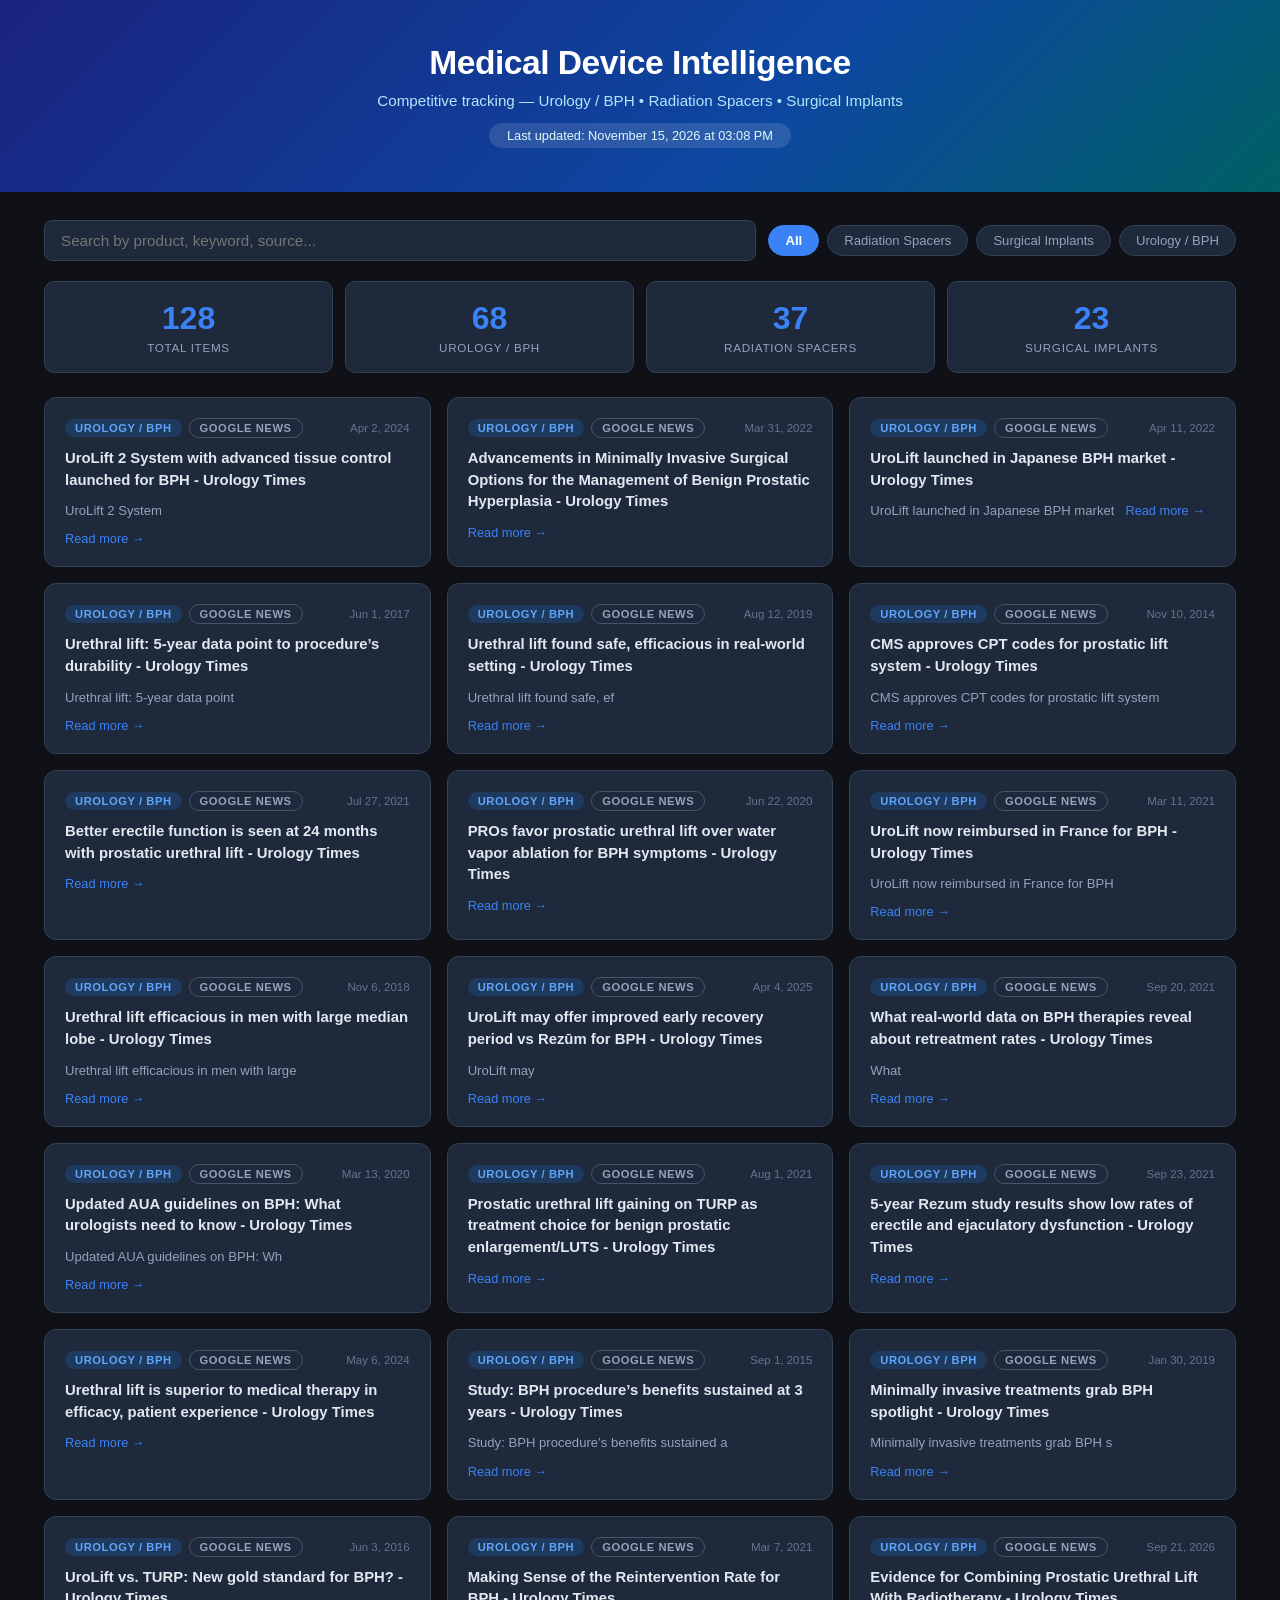
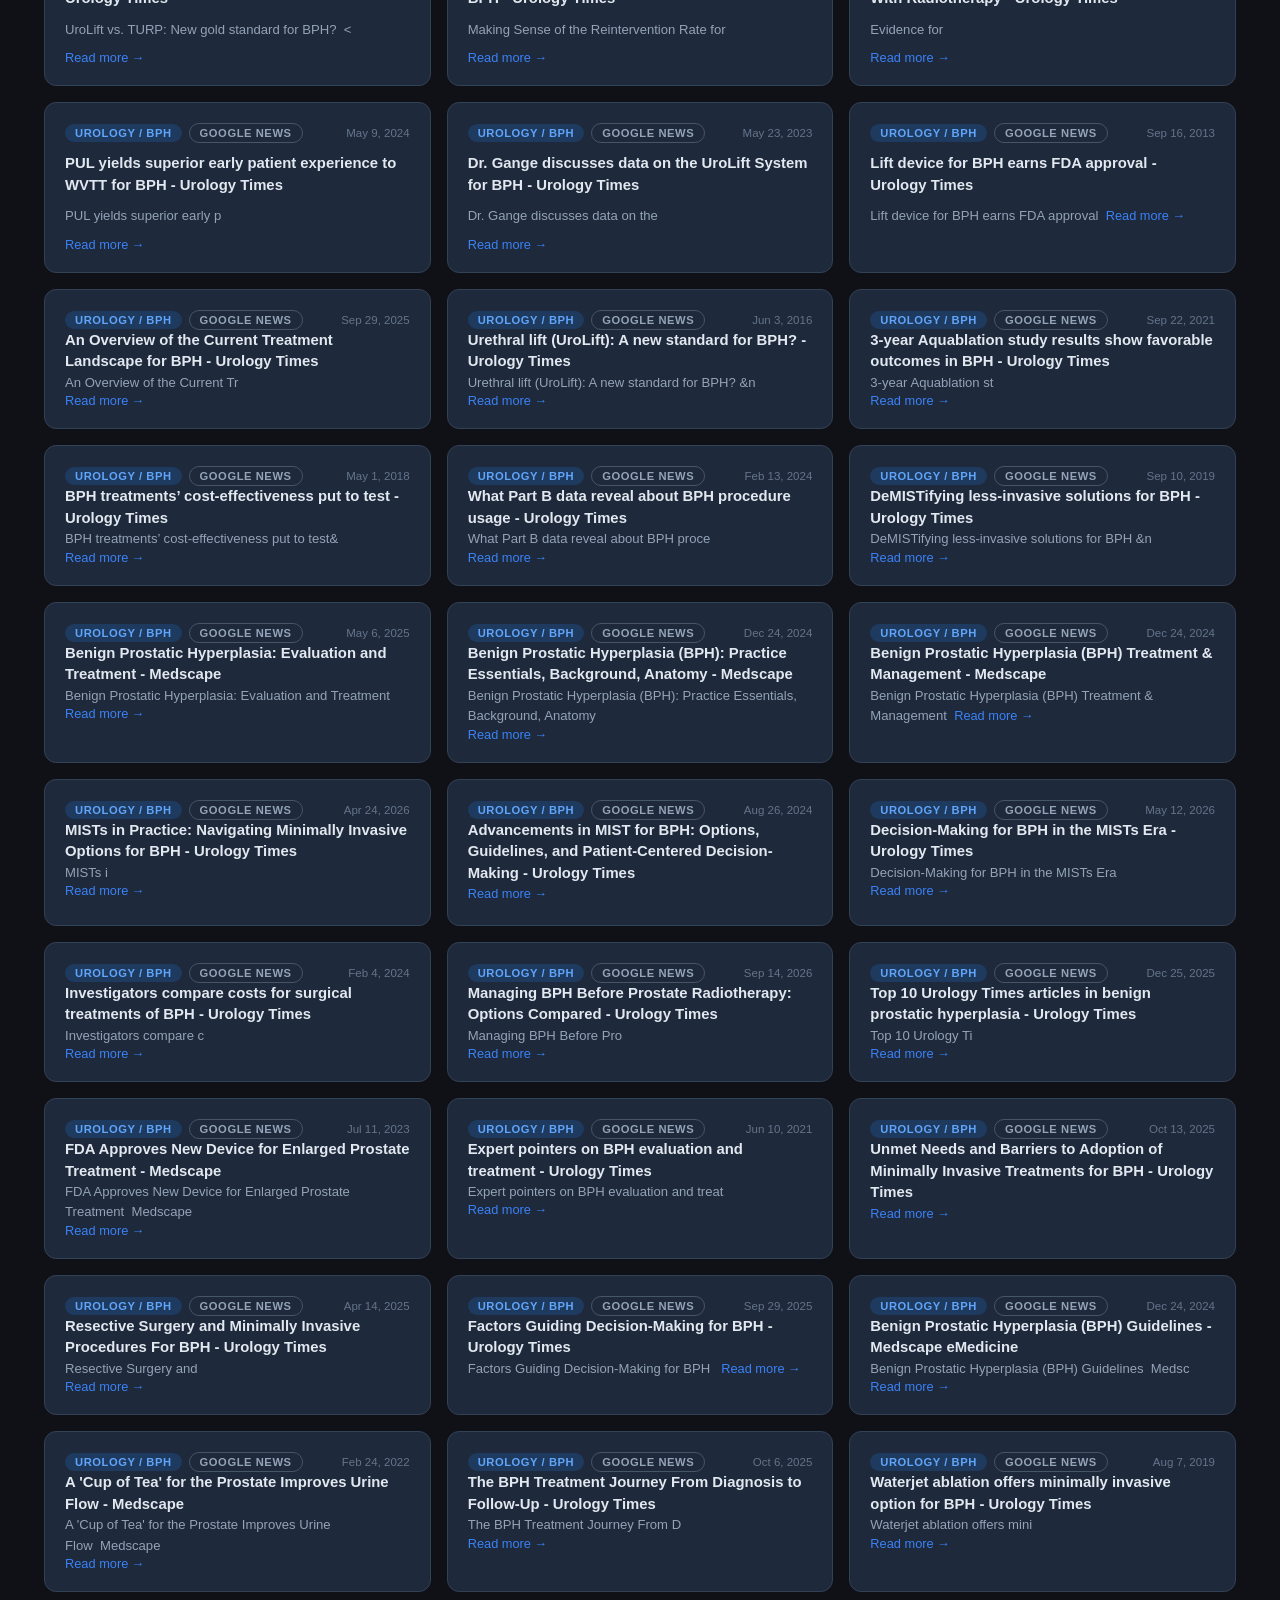
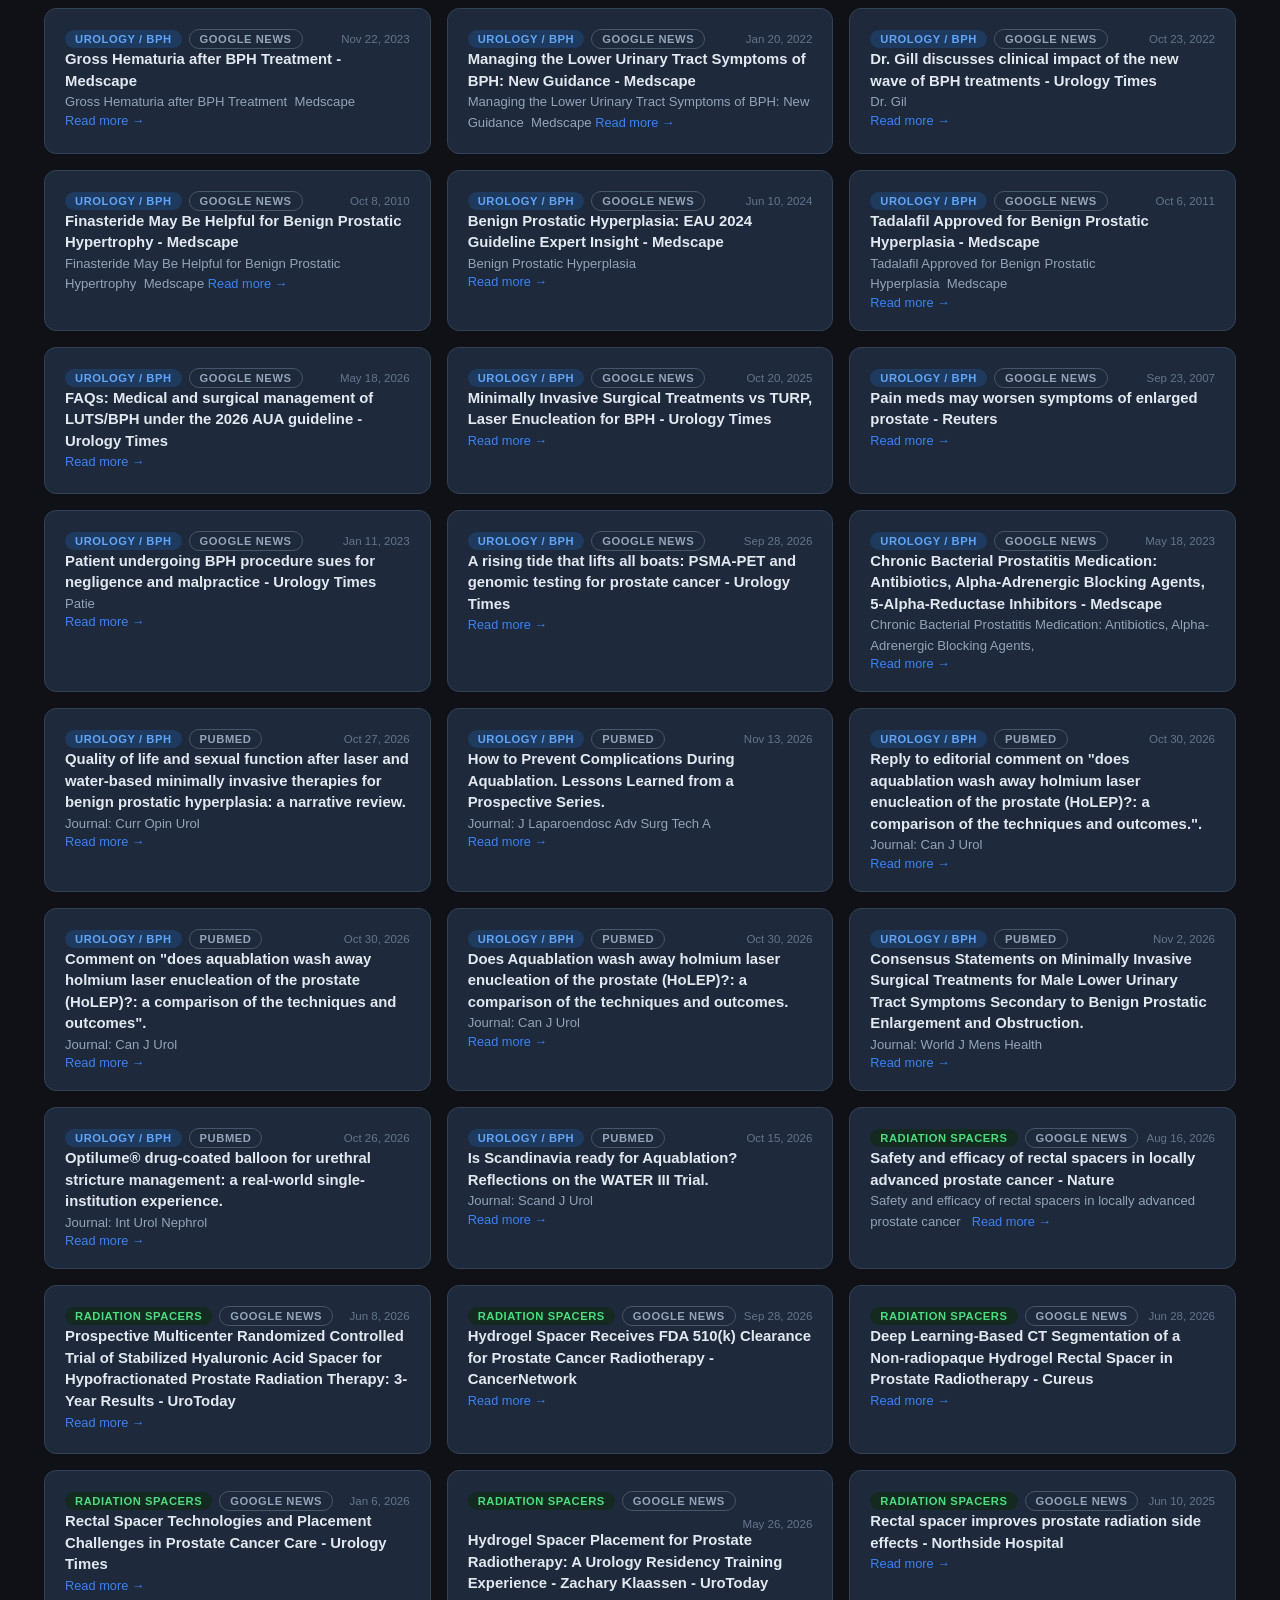
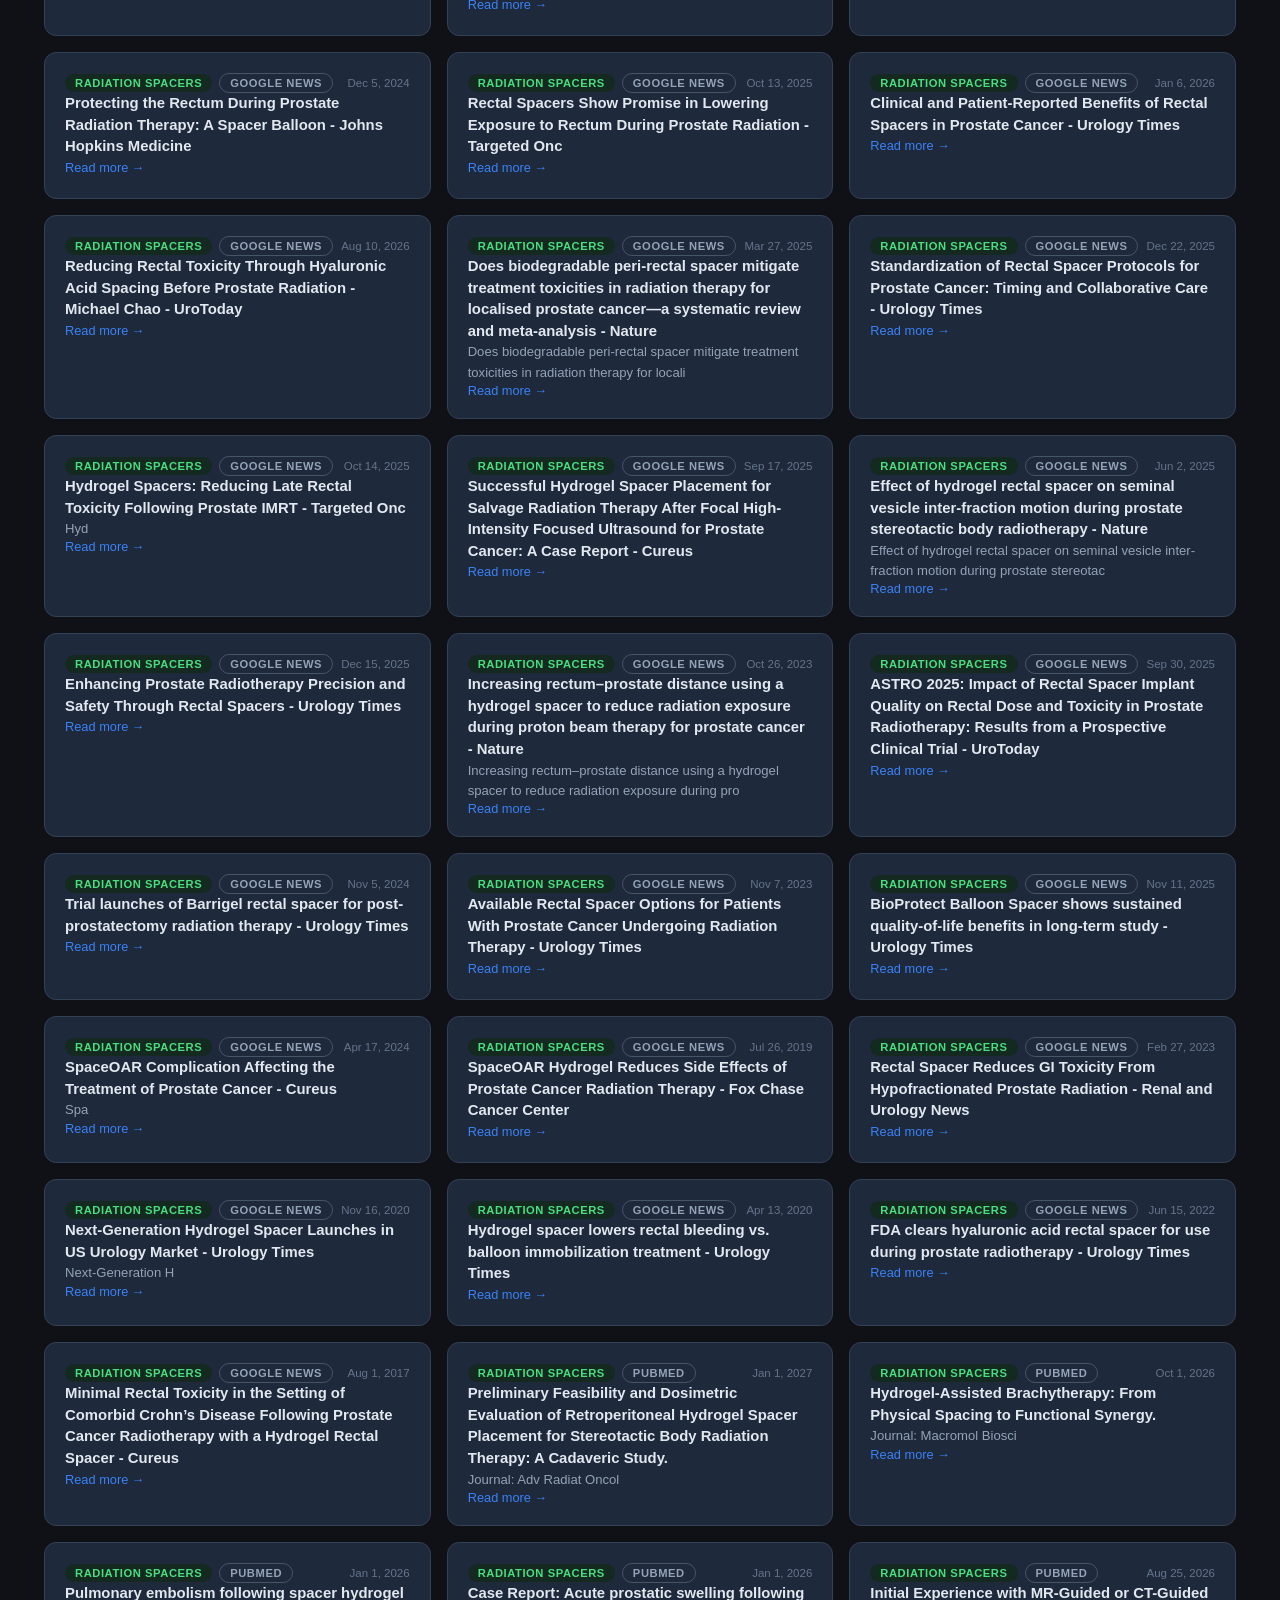
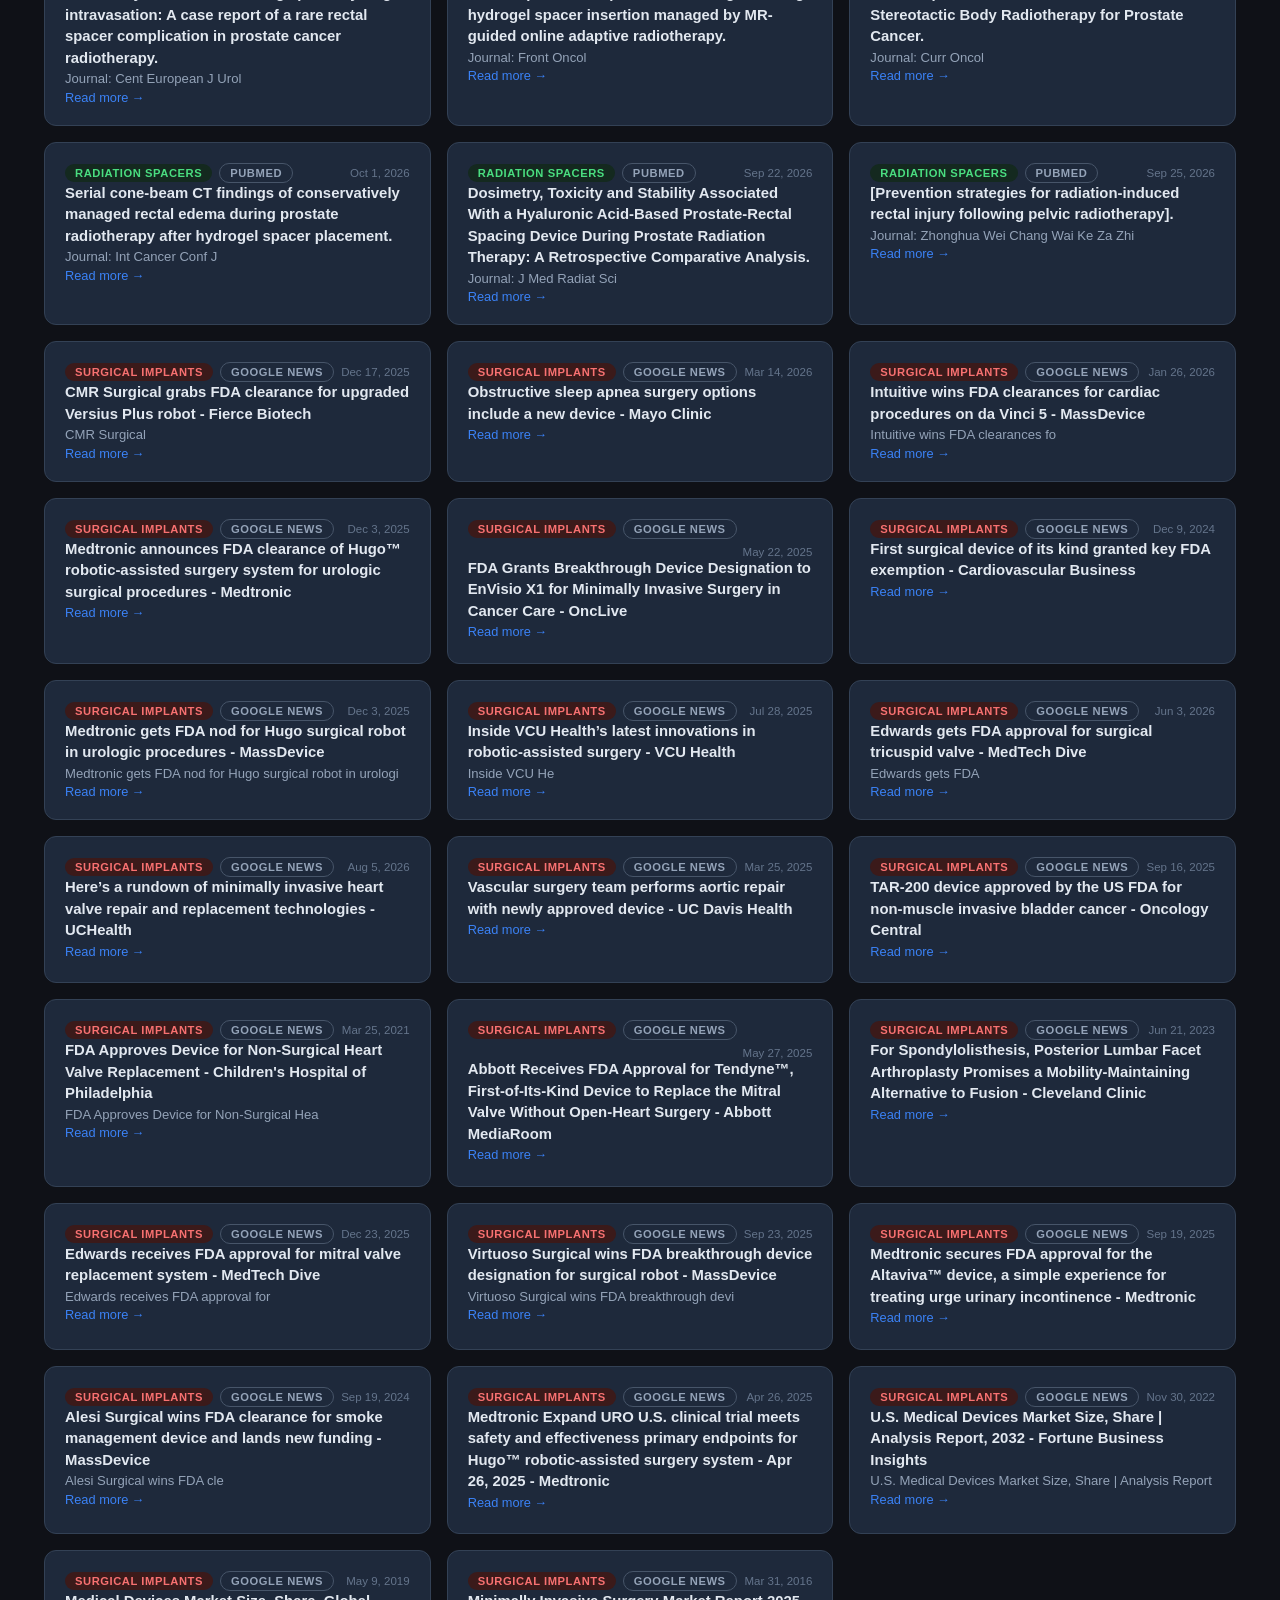
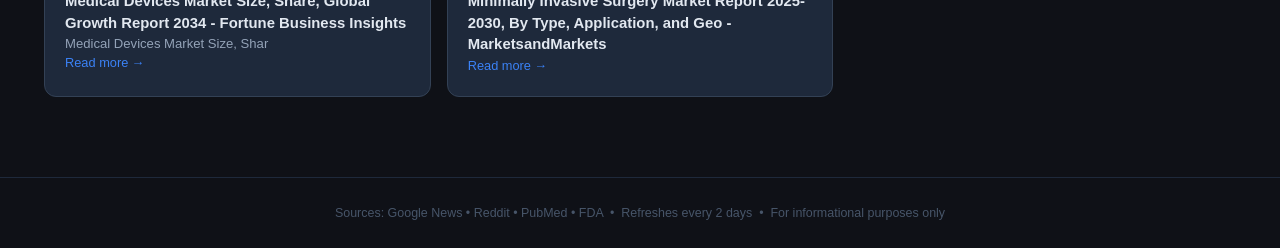
==== commit a177276a: "chore: refresh medical device data 2026-11-15" ====
--- a/index.html
+++ b/index.html
@@ -54,7 +54,7 @@
 <header>
   <h1>Medical Device Intelligence</h1>
   <p>Competitive tracking &mdash; Urology / BPH &bull; Radiation Spacers &bull; Surgical Implants</p>
-  <span class="updated">Last updated: November 13, 2026 at 03:48 PM</span>
+  <span class="updated">Last updated: November 15, 2026 at 03:08 PM</span>
 </header>
 
 <div class="controls">
@@ -74,7 +74,7 @@
 </footer>
 
 <script>
-const DATA = [{"title": "UroLift 2 System with advanced tissue control launched for BPH - Urology Times", "url": "https://news.google.com/rss/articles/[base64]?oc=5", "description": "<a href=\"https://news.google.com/rss/articles/[base64]?oc=5\" target=\"_blank\">UroLift 2 System", "date": "Tue, 02 Apr 2024 07:00:00 GMT", "source": "Google News", "category": "Urology / BPH"}, {"title": "Advancements in Minimally Invasive Surgical Options for the Management of Benign Prostatic Hyperplasia - Urology Times", "url": "https://news.google.com/rss/articles/[base64]?oc=5", "description": "<a href=\"https://news.google.com/rss/articles/[base64]", "date": "Thu, 31 Mar 2022 07:00:00 GMT", "source": "Google News", "category": "Urology / BPH"}, {"title": "UroLift launched in Japanese BPH market - Urology Times", "url": "https://news.google.com/rss/articles/CBMifkFVX3lxTE9jSnZrajlXMnN6QWhFZ09LUzFSWDhmVWplYklNZ0NoblVWRHhZVDJpbGxod3d5R1FHUDRuczVnSkFuWFZrOG16cUNWdnkwNFI5QWZ2bV8tQ284dzh6c0JlZThWYUpEU1VnYVFCNzlfRnllaF9ITnFUbFpuMUZGUQ?oc=5", "description": "<a href=\"https://news.google.com/rss/articles/CBMifkFVX3lxTE9jSnZrajlXMnN6QWhFZ09LUzFSWDhmVWplYklNZ0NoblVWRHhZVDJpbGxod3d5R1FHUDRuczVnSkFuWFZrOG16cUNWdnkwNFI5QWZ2bV8tQ284dzh6c0JlZThWYUpEU1VnYVFCNzlfRnllaF9ITnFUbFpuMUZGUQ?oc=5\" target=\"_blank\">UroLift launched in Japanese BPH market</a>&nbsp;&nbsp;<f", "date": "Mon, 11 Apr 2022 07:00:00 GMT", "source": "Google News", "category": "Urology / BPH"}, {"title": "Urethral lift: 5-year data point to procedure’s durability - Urology Times", "url": "https://news.google.com/rss/articles/CBMikAFBVV95cUxNcHFOVEVwOUI0R2RXU1ZDdWdyWmVQZkpJcG01Ylhjbk5nR1BzRnBKU3o3QkFDYlRHVXl0YUhXSGduVGJzRXJBanN6RjJmbzZWMzQ2STFGQUNqbmFFeTdBSTJrb0tNTmFtU01tRGItbG04VGZlZ3ZMRWN5VjB1M3JJZkx4eS1DMEVzN1NlM1R6QWE?oc=5", "description": "<a href=\"https://news.google.com/rss/articles/CBMikAFBVV95cUxNcHFOVEVwOUI0R2RXU1ZDdWdyWmVQZkpJcG01Ylhjbk5nR1BzRnBKU3o3QkFDYlRHVXl0YUhXSGduVGJzRXJBanN6RjJmbzZWMzQ2STFGQUNqbmFFeTdBSTJrb0tNTmFtU01tRGItbG04VGZlZ3ZMRWN5VjB1M3JJZkx4eS1DMEVzN1NlM1R6QWE?oc=5\" target=\"_blank\">Urethral lift: 5-year data point", "date": "Thu, 01 Jun 2017 07:00:00 GMT", "source": "Google News", "category": "Urology / BPH"}, {"title": "Urethral lift found safe, efficacious in real-world setting - Urology Times", "url": "https://news.google.com/rss/articles/[base64]?oc=5", "description": "<a href=\"https://news.google.com/rss/articles/[base64]?oc=5\" target=\"_blank\">Urethral lift found safe, ef", "date": "Mon, 12 Aug 2019 07:00:00 GMT", "source": "Google News", "category": "Urology / BPH"}, {"title": "CMS approves CPT codes for prostatic lift system - Urology Times", "url": "https://news.google.com/rss/articles/CBMihAFBVV95cUxNdzdrQ2NJRDlzYkZmazRLQXgxelZTaGd0ajZ1Rjd3WHduTkFHbW4wZEJBc1d6VTIwX0RtYXFXTmxCakI0dXpYbFJxMU9vSWZGRmxrbFVPcnZBRENkc2loYkxPcUloRUw1eU5JVk43Wkp5UFk1d3hGQ3QzUmhHelNQcFZ4Sjk?oc=5", "description": "<a href=\"https://news.google.com/rss/articles/CBMihAFBVV95cUxNdzdrQ2NJRDlzYkZmazRLQXgxelZTaGd0ajZ1Rjd3WHduTkFHbW4wZEJBc1d6VTIwX0RtYXFXTmxCakI0dXpYbFJxMU9vSWZGRmxrbFVPcnZBRENkc2loYkxPcUloRUw1eU5JVk43Wkp5UFk1d3hGQ3QzUmhHelNQcFZ4Sjk?oc=5\" target=\"_blank\">CMS approves CPT codes for prostatic lift system", "date": "Mon, 10 Nov 2014 08:00:00 GMT", "source": "Google News", "category": "Urology / BPH"}, {"title": "Better erectile function is seen at 24 months with prostatic urethral lift - Urology Times", "url": "https://news.google.com/rss/articles/[base64]?oc=5", "description": "<a href=\"https://news.google.com/rss/articles/[base64]?oc=5\" target=\"_bl", "date": "Tue, 27 Jul 2021 07:00:00 GMT", "source": "Google News", "category": "Urology / BPH"}, {"title": "UroLift now reimbursed in France for BPH - Urology Times", "url": "https://news.google.com/rss/articles/CBMif0FVX3lxTE41bTBkM21YUlkxTHQ2MGFPYkZRcVNjUjhITGh1S1JEX3lFVndoVlhneklwS0dCXzVtNzIwQUFfRVNJVkxjZjhLNVptekxyU1FaUXVFcmNBX09Bd3JUYXJlWTgwcTNrLW9odWdoN1F6VnJ6YThHaFlEOE94SG1YTTA?oc=5", "description": "<a href=\"https://news.google.com/rss/articles/CBMif0FVX3lxTE41bTBkM21YUlkxTHQ2MGFPYkZRcVNjUjhITGh1S1JEX3lFVndoVlhneklwS0dCXzVtNzIwQUFfRVNJVkxjZjhLNVptekxyU1FaUXVFcmNBX09Bd3JUYXJlWTgwcTNrLW9odWdoN1F6VnJ6YThHaFlEOE94SG1YTTA?oc=5\" target=\"_blank\">UroLift now reimbursed in France for BPH</a>&nbsp;&nbsp;", "date": "Thu, 11 Mar 2021 08:00:00 GMT", "source": "Google News", "category": "Urology / BPH"}, {"title": "Urethral lift efficacious in men with large median lobe - Urology Times", "url": "https://news.google.com/rss/articles/CBMiiAFBVV95cUxQaURBb0VjenBTbzIxNmoxbFF2Y3BmZ3VhMXYyaHJNRzBxR2NZTDlRcVZLTW5zVUdTYzRCYzZlZEZzaVdMX1hZNlRkYzVXUjQ0QkplSC1VSmFIT3owM0hCSjNqejY4RXdISC1zaFhTUWpuMHotMzVGVkRBYXNybDRFSWRnWEZWWHZp?oc=5", "description": "<a href=\"https://news.google.com/rss/articles/CBMiiAFBVV95cUxQaURBb0VjenBTbzIxNmoxbFF2Y3BmZ3VhMXYyaHJNRzBxR2NZTDlRcVZLTW5zVUdTYzRCYzZlZEZzaVdMX1hZNlRkYzVXUjQ0QkplSC1VSmFIT3owM0hCSjNqejY4RXdISC1zaFhTUWpuMHotMzVGVkRBYXNybDRFSWRnWEZWWHZp?oc=5\" target=\"_blank\">Urethral lift efficacious in men with large", "date": "Tue, 06 Nov 2018 08:00:00 GMT", "source": "Google News", "category": "Urology / BPH"}, {"title": "UroLift may offer improved early recovery period vs Rezūm for BPH - Urology Times", "url": "https://news.google.com/rss/articles/[base64]?oc=5", "description": "<a href=\"https://news.google.com/rss/articles/[base64]?oc=5\" target=\"_blank\">UroLift may", "date": "Fri, 04 Apr 2025 07:00:00 GMT", "source": "Google News", "category": "Urology / BPH"}, {"title": "What real-world data on BPH therapies reveal about retreatment rates - Urology Times", "url": "https://news.google.com/rss/articles/[base64]?oc=5", "description": "<a href=\"https://news.google.com/rss/articles/[base64]?oc=5\" target=\"_blank\">What ", "date": "Mon, 20 Sep 2021 07:00:00 GMT", "source": "Google News", "category": "Urology / BPH"}, {"title": "Updated AUA guidelines on BPH: What urologists need to know - Urology Times", "url": "https://news.google.com/rss/articles/CBMijwFBVV95cUxPTnVTMnJ1MncxQnd4SmNtLVMzeHd0N3JoQVRvM3hqb2o2MDd4NUVmczFBVlRRcXpwYmpOc2VWTjNLSS1aSDhxdmF5cEVVbDBLaUJacGVHTFZ3MGQ1Y0JQWVFTWVpwODZnaFBnTTM4dmFRNjFVOUVqdGJSTXZTeE1HZnJCZzMwSlpGSUNMRmgwSQ?oc=5", "description": "<a href=\"https://news.google.com/rss/articles/CBMijwFBVV95cUxPTnVTMnJ1MncxQnd4SmNtLVMzeHd0N3JoQVRvM3hqb2o2MDd4NUVmczFBVlRRcXpwYmpOc2VWTjNLSS1aSDhxdmF5cEVVbDBLaUJacGVHTFZ3MGQ1Y0JQWVFTWVpwODZnaFBnTTM4dmFRNjFVOUVqdGJSTXZTeE1HZnJCZzMwSlpGSUNMRmgwSQ?oc=5\" target=\"_blank\">Updated AUA guidelines on BPH: Wh", "date": "Fri, 13 Mar 2020 07:00:00 GMT", "source": "Google News", "category": "Urology / BPH"}, {"title": "Prostatic urethral lift gaining on TURP as treatment choice for benign prostatic enlargement/LUTS - Urology Times", "url": "https://news.google.com/rss/articles/[base64]?oc=5", "description": "<a href=\"https://news.google.com/rss/articles/[base64]", "date": "Sun, 01 Aug 2021 07:00:00 GMT", "source": "Google News", "category": "Urology / BPH"}, {"title": "5-year Rezum study results show low rates of erectile and ejaculatory dysfunction - Urology Times", "url": "https://news.google.com/rss/articles/[base64]?oc=5", "description": "<a href=\"https://news.google.com/rss/articles/[base64]?oc=", "date": "Thu, 23 Sep 2021 07:00:00 GMT", "source": "Google News", "category": "Urology / BPH"}, {"title": "Urethral lift is superior to medical therapy in efficacy, patient experience - Urology Times", "url": "https://news.google.com/rss/articles/[base64]?oc=5", "description": "<a href=\"https://news.google.com/rss/articles/[base64]?oc=5\" target=\"", "date": "Mon, 06 May 2024 07:00:00 GMT", "source": "Google News", "category": "Urology / BPH"}, {"title": "UroLift vs. TURP: New gold standard for BPH? - Urology Times", "url": "https://news.google.com/rss/articles/CBMie0FVX3lxTE5rUHd5RG91bElzU3pkNWVpYjZxd0lIWElHTl9UaHJrbWJJNDhWSjR1elR5X1dsb2VDUXFRQ05TdzJFSzZnTG9VckREa3Zjdmh1TmJ1MFFhZzN3bmdwRWpoUGYxeGk4VVU2Z3ZyZjVHY2pQQmlPSXA5bmY3WQ?oc=5", "description": "<a href=\"https://news.google.com/rss/articles/CBMie0FVX3lxTE5rUHd5RG91bElzU3pkNWVpYjZxd0lIWElHTl9UaHJrbWJJNDhWSjR1elR5X1dsb2VDUXFRQ05TdzJFSzZnTG9VckREa3Zjdmh1TmJ1MFFhZzN3bmdwRWpoUGYxeGk4VVU2Z3ZyZjVHY2pQQmlPSXA5bmY3WQ?oc=5\" target=\"_blank\">UroLift vs. TURP: New gold standard for BPH?</a>&nbsp;&nbsp;<", "date": "Fri, 03 Jun 2016 07:00:00 GMT", "source": "Google News", "category": "Urology / BPH"}, {"title": "Making Sense of the Reintervention Rate for BPH - Urology Times", "url": "https://news.google.com/rss/articles/CBMiiAFBVV95cUxQRFAzQXY3OGFOblZ2dXJ0SlVwSWJiNC1MNjFUdzZ4R3k3RmFBenlaQnpIek9aaTVWY3JMNzFUZW1mRkN5amh1dTZNdjZnLVd0ejI3Z0FORmJQTGk3YTNqTEJBaFZSQ25taEtOZTZtTXRra1NEbXVpSWFGaFVmMzdiTGY3cGFuNEtW?oc=5", "description": "<a href=\"https://news.google.com/rss/articles/CBMiiAFBVV95cUxQRFAzQXY3OGFOblZ2dXJ0SlVwSWJiNC1MNjFUdzZ4R3k3RmFBenlaQnpIek9aaTVWY3JMNzFUZW1mRkN5amh1dTZNdjZnLVd0ejI3Z0FORmJQTGk3YTNqTEJBaFZSQ25taEtOZTZtTXRra1NEbXVpSWFGaFVmMzdiTGY3cGFuNEtW?oc=5\" target=\"_blank\">Making Sense of the Reintervention Rate for", "date": "Sun, 07 Mar 2021 08:00:00 GMT", "source": "Google News", "category": "Urology / BPH"}, {"title": "Evidence for Combining Prostatic Urethral Lift With Radiotherapy - Urology Times", "url": "https://news.google.com/rss/articles/[base64]?oc=5", "description": "<a href=\"https://news.google.com/rss/articles/[base64]?oc=5\" target=\"_blank\">Evidence for", "date": "Mon, 21 Sep 2026 07:00:00 GMT", "source": "Google News", "category": "Urology / BPH"}, {"title": "Lift device for BPH earns FDA approval - Urology Times", "url": "https://news.google.com/rss/articles/CBMid0FVX3lxTE1LTWpwYjE4UzhFdGdKNGwzaktkdmZ3MnI5cjhDS0ZMX0tjMnlJTFFNTFFKNkFlR0VnMUFsRjR1Vk0yVE9aRlJST2NFODdTZkRDa3FoRlhPaDAwMHVkanJKcWpEUzFfNXpRR0p3NUtTRWdGbGJ1Tk5R?oc=5", "description": "<a href=\"https://news.google.com/rss/articles/CBMid0FVX3lxTE1LTWpwYjE4UzhFdGdKNGwzaktkdmZ3MnI5cjhDS0ZMX0tjMnlJTFFNTFFKNkFlR0VnMUFsRjR1Vk0yVE9aRlJST2NFODdTZkRDa3FoRlhPaDAwMHVkanJKcWpEUzFfNXpRR0p3NUtTRWdGbGJ1Tk5R?oc=5\" target=\"_blank\">Lift device for BPH earns FDA approval</a>&nbsp;&nbsp;<font color=\"", "date": "Mon, 16 Sep 2013 07:00:00 GMT", "source": "Google News", "category": "Urology / BPH"}, {"title": "BPH treatments’ cost-effectiveness put to test - Urology Times", "url": "https://news.google.com/rss/articles/CBMiggFBVV95cUxNTUc3ZmdjalhxbThtcWNIeHNFM0lacWhMcFB4OTRteDFRSHFpZTNjcHRfZm00a2RSVzkzcWpiTGZfWHBVakQxVHBtV2M5Y1M0REQ5WEU0UmZ4Vkl1OVQxTWZHZ3RpM2MyMmdjVVFtX1BtaHpiTXdLd095andkblZjTmpR?oc=5", "description": "<a href=\"https://news.google.com/rss/articles/CBMiggFBVV95cUxNTUc3ZmdjalhxbThtcWNIeHNFM0lacWhMcFB4OTRteDFRSHFpZTNjcHRfZm00a2RSVzkzcWpiTGZfWHBVakQxVHBtV2M5Y1M0REQ5WEU0UmZ4Vkl1OVQxTWZHZ3RpM2MyMmdjVVFtX1BtaHpiTXdLd095andkblZjTmpR?oc=5\" target=\"_blank\">BPH treatments’ cost-effectiveness put to test</a>&", "date": "Tue, 01 May 2018 07:00:00 GMT", "source": "Google News", "category": "Urology / BPH"}, {"title": "An Overview of the Current Treatment Landscape for BPH - Urology Times", "url": "https://news.google.com/rss/articles/[base64]?oc=5", "description": "<a href=\"https://news.google.com/rss/articles/[base64]?oc=5\" target=\"_blank\">An Overview of the Current Tr", "date": "Mon, 29 Sep 2025 07:00:00 GMT", "source": "Google News", "category": "Urology / BPH"}, {"title": "Urethral lift (UroLift): A new standard for BPH? - Urology Times", "url": "https://news.google.com/rss/articles/CBMifEFVX3lxTE03QS12T3FqMl9pR3Z1MHNMeU44dWg0blJGaVkxRkNheGM2Vjh2SW5EWmhMd2pjVWhyaUdoeTlPWlh4RnNlQmU5b3FOcFVHdFRhTzUwbWxsLXluWmlfY3NtdldMb296cVJfYVZZc3UyN094SzZFT19wakwzMW4?oc=5", "description": "<a href=\"https://news.google.com/rss/articles/CBMifEFVX3lxTE03QS12T3FqMl9pR3Z1MHNMeU44dWg0blJGaVkxRkNheGM2Vjh2SW5EWmhMd2pjVWhyaUdoeTlPWlh4RnNlQmU5b3FOcFVHdFRhTzUwbWxsLXluWmlfY3NtdldMb296cVJfYVZZc3UyN094SzZFT19wakwzMW4?oc=5\" target=\"_blank\">Urethral lift (UroLift): A new standard for BPH?</a>&nbsp;&n", "date": "Fri, 03 Jun 2016 07:00:00 GMT", "source": "Google News", "category": "Urology / BPH"}, {"title": "Dr. Gange discusses data on the UroLift System for BPH - Urology Times", "url": "https://news.google.com/rss/articles/CBMikAFBVV95cUxOQzd5aWRqV2g5RVZ0OXJ5YW85TGlOUVF1SFRMLUhJTnBTQnlkTUNEZ0RHX2VTZ0p6NElCN0pPVjRlRE94WmRlQUdILVdhUVV0WnNuS3FPNHlfRGZzeWNRYURrVTRTMXc0SFJNRGRsYXpsMjluamcyWktPYkxKVzNRazNrOFNJRXNtMVpIVVU3V0M?oc=5", "description": "<a href=\"https://news.google.com/rss/articles/CBMikAFBVV95cUxOQzd5aWRqV2g5RVZ0OXJ5YW85TGlOUVF1SFRMLUhJTnBTQnlkTUNEZ0RHX2VTZ0p6NElCN0pPVjRlRE94WmRlQUdILVdhUVV0WnNuS3FPNHlfRGZzeWNRYURrVTRTMXc0SFJNRGRsYXpsMjluamcyWktPYkxKVzNRazNrOFNJRXNtMVpIVVU3V0M?oc=5\" target=\"_blank\">Dr. Gange discusses data on the ", "date": "Tue, 23 May 2023 07:00:00 GMT", "source": "Google News", "category": "Urology / BPH"}, {"title": "3-year Aquablation study results show favorable outcomes in BPH - Urology Times", "url": "https://news.google.com/rss/articles/[base64]?oc=5", "description": "<a href=\"https://news.google.com/rss/articles/[base64]?oc=5\" target=\"_blank\">3-year Aquablation st", "date": "Wed, 22 Sep 2021 07:00:00 GMT", "source": "Google News", "category": "Urology / BPH"}, {"title": "What Part B data reveal about BPH procedure usage - Urology Times", "url": "https://news.google.com/rss/articles/CBMiiwFBVV95cUxQYlJFZEFPbHFTS3VVYk5VNHdmSWdYZ3FQTUM0c1FjekYwTHNlYXRfQ0MwSTlpRm9Yc0pvdG53YkNRWmdnWWpqZ0dqYTM1aWpKOUFvcFRabFY1S2NCTEZjNW9GWVF2RGFBSWVRT3puNDZLLUhhdU9mMDNBWFVQUDI2WW1CT1NQX1hOdFdJ?oc=5", "description": "<a href=\"https://news.google.com/rss/articles/CBMiiwFBVV95cUxQYlJFZEFPbHFTS3VVYk5VNHdmSWdYZ3FQTUM0c1FjekYwTHNlYXRfQ0MwSTlpRm9Yc0pvdG53YkNRWmdnWWpqZ0dqYTM1aWpKOUFvcFRabFY1S2NCTEZjNW9GWVF2RGFBSWVRT3puNDZLLUhhdU9mMDNBWFVQUDI2WW1CT1NQX1hOdFdJ?oc=5\" target=\"_blank\">What Part B data reveal about BPH proce", "date": "Tue, 13 Feb 2024 08:00:00 GMT", "source": "Google News", "category": "Urology / BPH"}, {"title": "DeMISTifying less-invasive solutions for BPH - Urology Times", "url": "https://news.google.com/rss/articles/CBMif0FVX3lxTE1DQXJ0RzNacXFUaTZoWmhLVzBmaXh2M1l0RmNlWXYzQ183VS1KUXhmaElJODNrblBkcm1pS201MnNwbHVlVGxyeWtNa1lyTG1zVUlvWHFGRDVJQk10RTZPaUhGUVF6Y1lDUlJ3bFd0Um9wS0xqWDRLSEtOQnZuQ1k?oc=5", "description": "<a href=\"https://news.google.com/rss/articles/CBMif0FVX3lxTE1DQXJ0RzNacXFUaTZoWmhLVzBmaXh2M1l0RmNlWXYzQ183VS1KUXhmaElJODNrblBkcm1pS201MnNwbHVlVGxyeWtNa1lyTG1zVUlvWHFGRDVJQk10RTZPaUhGUVF6Y1lDUlJ3bFd0Um9wS0xqWDRLSEtOQnZuQ1k?oc=5\" target=\"_blank\">DeMISTifying less-invasive solutions for BPH</a>&nbsp;&n", "date": "Tue, 10 Sep 2019 07:00:00 GMT", "source": "Google News", "category": "Urology / BPH"}, {"title": "Benign Prostatic Hyperplasia: Evaluation and Treatment - Medscape", "url": "https://news.google.com/rss/articles/CBMiekFVX3lxTE1tZ3lsN3FpOEJEM0tIYng1MEtRYUlrb1ZNQktab0FzUWI0T3ZaeHdWbWdmZktSeUNaV1BZenh4cnpYM3lzaXRObmZFYnpBOGxQQmpJOUFodW11VGNGNzBEcE53N2NDd1RpWnJQUnNzRFZER1k0bWxPZ293?oc=5", "description": "<a href=\"https://news.google.com/rss/articles/CBMiekFVX3lxTE1tZ3lsN3FpOEJEM0tIYng1MEtRYUlrb1ZNQktab0FzUWI0T3ZaeHdWbWdmZktSeUNaV1BZenh4cnpYM3lzaXRObmZFYnpBOGxQQmpJOUFodW11VGNGNzBEcE53N2NDd1RpWnJQUnNzRFZER1k0bWxPZ293?oc=5\" target=\"_blank\">Benign Prostatic Hyperplasia: Evaluation and Treatment</a>&nbsp", "date": "Tue, 06 May 2025 07:00:00 GMT", "source": "Google News", "category": "Urology / BPH"}, {"title": "Benign Prostatic Hyperplasia (BPH) Treatment & Management - Medscape", "url": "https://news.google.com/rss/articles/CBMiZkFVX3lxTE5VZFItVENCelZXQmx4WXhOdHQ4SnpTNlIxcXFpWkdoLVhVakkzYnpCWnhPazcyV2Y5aVVlTWNCby1QaUVrMjRQMnNxaWs3d3g5ZWpUMUtLSHVWc0JJSzd1U3JyOVo5Zw?oc=5", "description": "<a href=\"https://news.google.com/rss/articles/CBMiZkFVX3lxTE5VZFItVENCelZXQmx4WXhOdHQ4SnpTNlIxcXFpWkdoLVhVakkzYnpCWnhPazcyV2Y5aVVlTWNCby1QaUVrMjRQMnNxaWs3d3g5ZWpUMUtLSHVWc0JJSzd1U3JyOVo5Zw?oc=5\" target=\"_blank\">Benign Prostatic Hyperplasia (BPH) Treatment & Management</a>&nbsp;&nbsp;<font color=\"#6f", "date": "Tue, 24 Dec 2024 08:00:00 GMT", "source": "Google News", "category": "Urology / BPH"}, {"title": "Benign Prostatic Hyperplasia (BPH): Practice Essentials, Background, Anatomy - Medscape", "url": "https://news.google.com/rss/articles/CBMiZEFVX3lxTE1rWmM2UFVaTTh5VnVuVFZxemd2QnF6end4SjJSa0lCWFAyU0dpeVNtZjl2ZHZZY2poV2hzbW4xZV9ObXp0OXNBYUcya0MtMzlTdzhfUDVTRGk0cGw5TmpLNnVsTlg?oc=5", "description": "<a href=\"https://news.google.com/rss/articles/CBMiZEFVX3lxTE1rWmM2UFVaTTh5VnVuVFZxemd2QnF6end4SjJSa0lCWFAyU0dpeVNtZjl2ZHZZY2poV2hzbW4xZV9ObXp0OXNBYUcya0MtMzlTdzhfUDVTRGk0cGw5TmpLNnVsTlg?oc=5\" target=\"_blank\">Benign Prostatic Hyperplasia (BPH): Practice Essentials, Background, Anatomy</a>&nbsp;&nbsp;", "date": "Tue, 24 Dec 2024 08:00:00 GMT", "source": "Google News", "category": "Urology / BPH"}, {"title": "MISTs in Practice: Navigating Minimally Invasive Options for BPH - Urology Times", "url": "https://news.google.com/rss/articles/[base64]?oc=5", "description": "<a href=\"https://news.google.com/rss/articles/[base64]?oc=5\" target=\"_blank\">MISTs i", "date": "Fri, 24 Apr 2026 07:00:00 GMT", "source": "Google News", "category": "Urology / BPH"}, {"title": "Advancements in MIST for BPH: Options, Guidelines, and Patient-Centered Decision-Making - Urology Times", "url": "https://news.google.com/rss/articles/[base64]?oc=5", "description": "<a href=\"https://news.google.com/rss/articles/[base64]", "date": "Mon, 26 Aug 2024 07:00:00 GMT", "source": "Google News", "category": "Urology / BPH"}, {"title": "Decision-Making for BPH in the MISTs Era - Urology Times", "url": "https://news.google.com/rss/articles/CBMif0FVX3lxTE83UWtRUW9XOThQNDliSXRsVjdpQkptSlNKYk14NTRoemI2TDg2cmI4RWRMSVNIak9Uc3RWcVZnUC12MlByYW9sNnFxZDRBeW81bzlTSWN3czBBVE5pdjF2LVh0NHpWZW1pd09JbG10by1LUjE3Nmh5aHlFTVlRWHc?oc=5", "description": "<a href=\"https://news.google.com/rss/articles/CBMif0FVX3lxTE83UWtRUW9XOThQNDliSXRsVjdpQkptSlNKYk14NTRoemI2TDg2cmI4RWRMSVNIak9Uc3RWcVZnUC12MlByYW9sNnFxZDRBeW81bzlTSWN3czBBVE5pdjF2LVh0NHpWZW1pd09JbG10by1LUjE3Nmh5aHlFTVlRWHc?oc=5\" target=\"_blank\">Decision-Making for BPH in the MISTs Era</a>&nbsp;&nbsp;", "date": "Tue, 12 May 2026 07:00:00 GMT", "source": "Google News", "category": "Urology / BPH"}, {"title": "How CMS Proposed Rule May Benefit Some Practices That Treat BPH - Urology Times", "url": "https://news.google.com/rss/articles/[base64]?oc=5", "description": "<a href=\"https://news.google.com/rss/articles/[base64]?oc=5\" target=\"_blank\">How CMS Propo", "date": "Mon, 13 Oct 2025 07:00:00 GMT", "source": "Google News", "category": "Urology / BPH"}, {"title": "Investigators compare costs for surgical treatments of BPH - Urology Times", "url": "https://news.google.com/rss/articles/[base64]?oc=5", "description": "<a href=\"https://news.google.com/rss/articles/[base64]?oc=5\" target=\"_blank\">Investigators compare c", "date": "Sun, 04 Feb 2024 08:00:00 GMT", "source": "Google News", "category": "Urology / BPH"}, {"title": "Managing BPH Before Prostate Radiotherapy: Options Compared - Urology Times", "url": "https://news.google.com/rss/articles/[base64]?oc=5", "description": "<a href=\"https://news.google.com/rss/articles/[base64]?oc=5\" target=\"_blank\">Managing BPH Before Pro", "date": "Mon, 14 Sep 2026 07:00:00 GMT", "source": "Google News", "category": "Urology / BPH"}, {"title": "Top 10 Urology Times articles in benign prostatic hyperplasia - Urology Times", "url": "https://news.google.com/rss/articles/[base64]?oc=5", "description": "<a href=\"https://news.google.com/rss/articles/[base64]?oc=5\" target=\"_blank\">Top 10 Urology Ti", "date": "Thu, 25 Dec 2025 08:00:00 GMT", "source": "Google News", "category": "Urology / BPH"}, {"title": "FDA Approves New Device for Enlarged Prostate Treatment - Medscape", "url": "https://news.google.com/rss/articles/CBMiVkFVX3lxTE84TmdkcHQ5ZURhT2dzamZIVlBVX3p5R2dLRkV5M19BWEstUmNMbVJ4Unc5aEZ2R2hsZVFTOTJydEd5dTBSNkhaU3dNeFlHNWRDY1lLMkNR?oc=5", "description": "<a href=\"https://news.google.com/rss/articles/CBMiVkFVX3lxTE84TmdkcHQ5ZURhT2dzamZIVlBVX3p5R2dLRkV5M19BWEstUmNMbVJ4Unc5aEZ2R2hsZVFTOTJydEd5dTBSNkhaU3dNeFlHNWRDY1lLMkNR?oc=5\" target=\"_blank\">FDA Approves New Device for Enlarged Prostate Treatment</a>&nbsp;&nbsp;<font color=\"#6f6f6f\">Medscape</font>", "date": "Tue, 11 Jul 2023 07:00:00 GMT", "source": "Google News", "category": "Urology / BPH"}, {"title": "Expert pointers on BPH evaluation and treatment - Urology Times", "url": "https://news.google.com/rss/articles/CBMiiAFBVV95cUxQemdpV2tJMlRYRDZNbTlGMHNsUHVlZG12T3ZGTUJwS2tURXRWMHc4Y0hPVTlDUDdRYUFFQ1hjMy1QTXlWTUxPOTFMV0JPQVFvSENhdWwtTnllRC1IR01WajhKcGZfREQ4Skl4a19mNDk2TnJFQy0zaTh5RVF4RHVEWHNRdXhwMlRM?oc=5", "description": "<a href=\"https://news.google.com/rss/articles/CBMiiAFBVV95cUxQemdpV2tJMlRYRDZNbTlGMHNsUHVlZG12T3ZGTUJwS2tURXRWMHc4Y0hPVTlDUDdRYUFFQ1hjMy1QTXlWTUxPOTFMV0JPQVFvSENhdWwtTnllRC1IR01WajhKcGZfREQ4Skl4a19mNDk2TnJFQy0zaTh5RVF4RHVEWHNRdXhwMlRM?oc=5\" target=\"_blank\">Expert pointers on BPH evaluation and treat", "date": "Thu, 10 Jun 2021 07:00:00 GMT", "source": "Google News", "category": "Urology / BPH"}, {"title": "Unmet Needs and Barriers to Adoption of Minimally Invasive Treatments for BPH - Urology Times", "url": "https://news.google.com/rss/articles/[base64]?oc=5", "description": "<a href=\"https://news.google.com/rss/articles/[base64]?oc=5\" targe", "date": "Mon, 13 Oct 2025 07:00:00 GMT", "source": "Google News", "category": "Urology / BPH"}, {"title": "Resective Surgery and Minimally Invasive Procedures For BPH - Urology Times", "url": "https://news.google.com/rss/articles/[base64]?oc=5", "description": "<a href=\"https://news.google.com/rss/articles/[base64]?oc=5\" target=\"_blank\">Resective Surgery and", "date": "Mon, 14 Apr 2025 07:00:00 GMT", "source": "Google News", "category": "Urology / BPH"}, {"title": "Factors Guiding Decision-Making for BPH - Urology Times", "url": "https://news.google.com/rss/articles/CBMifkFVX3lxTE94NlVLMDMzX2xnSmVzSzZkQk5kcXg4alpSclRkcUpKVXFlb3hJR2NtQWFEX1N3eVVXU1ZGQVN0a05RLW1BYWNQbVhGaWIzX0VFcEpvOTBTYXEzWFlaVFFlYVQxdG1FcWlUT0Q1Y3IzUVA1TUJtenUxRzYwRnFEUQ?oc=5", "description": "<a href=\"https://news.google.com/rss/articles/CBMifkFVX3lxTE94NlVLMDMzX2xnSmVzSzZkQk5kcXg4alpSclRkcUpKVXFlb3hJR2NtQWFEX1N3eVVXU1ZGQVN0a05RLW1BYWNQbVhGaWIzX0VFcEpvOTBTYXEzWFlaVFFlYVQxdG1FcWlUT0Q1Y3IzUVA1TUJtenUxRzYwRnFEUQ?oc=5\" target=\"_blank\">Factors Guiding Decision-Making for BPH</a>&nbsp;&nbsp;<f", "date": "Mon, 29 Sep 2025 07:00:00 GMT", "source": "Google News", "category": "Urology / BPH"}, {"title": "Benign Prostatic Hyperplasia (BPH) Guidelines - Medscape eMedicine", "url": "https://news.google.com/rss/articles/CBMiZ0FVX3lxTE55STVlcnFLeUg3d21VbUstOUwyYjVGaVdJMWVzcW5zWGFjVF91WElIcFUwY3pmU3U1OXVBY0pQZXFXOUJvdVVZUG9DUHZGZmlNc1Z3S253bl9YNFRPWHZ4Z3NfVXhzRjQ?oc=5", "description": "<a href=\"https://news.google.com/rss/articles/CBMiZ0FVX3lxTE55STVlcnFLeUg3d21VbUstOUwyYjVGaVdJMWVzcW5zWGFjVF91WElIcFUwY3pmU3U1OXVBY0pQZXFXOUJvdVVZUG9DUHZGZmlNc1Z3S253bl9YNFRPWHZ4Z3NfVXhzRjQ?oc=5\" target=\"_blank\">Benign Prostatic Hyperplasia (BPH) Guidelines</a>&nbsp;&nbsp;<font color=\"#6f6f6f\">Medsc", "date": "Tue, 24 Dec 2024 08:00:00 GMT", "source": "Google News", "category": "Urology / BPH"}, {"title": "A 'Cup of Tea' for the Prostate Improves Urine Flow - Medscape", "url": "https://news.google.com/rss/articles/CBMiVkFVX3lxTE1RaV82bUlnT2tUdE1nOVFsVE9hcWpETGtTell5Tmhabk5aY1h5cThDX3dTRmVNZFJmcFpOc0dzVG1CTms3cVFyTHZ4bzJKSl83aFZzMUVR?oc=5", "description": "<a href=\"https://news.google.com/rss/articles/CBMiVkFVX3lxTE1RaV82bUlnT2tUdE1nOVFsVE9hcWpETGtTell5Tmhabk5aY1h5cThDX3dTRmVNZFJmcFpOc0dzVG1CTms3cVFyTHZ4bzJKSl83aFZzMUVR?oc=5\" target=\"_blank\">A 'Cup of Tea' for the Prostate Improves Urine Flow</a>&nbsp;&nbsp;<font color=\"#6f6f6f\">Medscape</font>", "date": "Thu, 24 Feb 2022 08:00:00 GMT", "source": "Google News", "category": "Urology / BPH"}, {"title": "The BPH Treatment Journey From Diagnosis to Follow-Up - Urology Times", "url": "https://news.google.com/rss/articles/CBMikAFBVV95cUxPVWhhNUtUalAySEt0ejdHcjk2Umx5SGNBajNXWThTbDNQTF9JTUdtdlZ5SDVKWnpNbzVvOGFNdUlDS0M5YTJoSm93a0lQdm5ZZkhJRkZoREJLaEkzTUYtS1p5Qlo4enVlUjFmTm52VkNNM3FGYnQ0OHlfNTVIWVJza1ZUYzd6NUs1aV9wNlQwVC0?oc=5", "description": "<a href=\"https://news.google.com/rss/articles/CBMikAFBVV95cUxPVWhhNUtUalAySEt0ejdHcjk2Umx5SGNBajNXWThTbDNQTF9JTUdtdlZ5SDVKWnpNbzVvOGFNdUlDS0M5YTJoSm93a0lQdm5ZZkhJRkZoREJLaEkzTUYtS1p5Qlo4enVlUjFmTm52VkNNM3FGYnQ0OHlfNTVIWVJza1ZUYzd6NUs1aV9wNlQwVC0?oc=5\" target=\"_blank\">The BPH Treatment Journey From D", "date": "Mon, 06 Oct 2025 07:00:00 GMT", "source": "Google News", "category": "Urology / BPH"}, {"title": "Waterjet ablation offers minimally invasive option for BPH - Urology Times", "url": "https://news.google.com/rss/articles/[base64]?oc=5", "description": "<a href=\"https://news.google.com/rss/articles/[base64]?oc=5\" target=\"_blank\">Waterjet ablation offers mini", "date": "Wed, 07 Aug 2019 07:00:00 GMT", "source": "Google News", "category": "Urology / BPH"}, {"title": "Pain meds may worsen symptoms of enlarged prostate - Reuters", "url": "https://news.google.com/rss/articles/[base64]?oc=5", "description": "<a href=\"https://news.google.com/rss/articles/[base64]", "date": "Sun, 23 Sep 2007 07:00:00 GMT", "source": "Google News", "category": "Urology / BPH"}, {"title": "Gross Hematuria after BPH Treatment - Medscape", "url": "https://news.google.com/rss/articles/CBMiXkFVX3lxTFB0RGJrb3k4NjJWaGJwNElia3hpSHEwNENscS1CSmNqemVUeEhIY2VpUXZ0VmVxZU1UZ29pQWZhMDE1dlQ0d2xwUTFZdmc2NzZzQlBrbzVveURiTzRUR2c?oc=5", "description": "<a href=\"https://news.google.com/rss/articles/CBMiXkFVX3lxTFB0RGJrb3k4NjJWaGJwNElia3hpSHEwNENscS1CSmNqemVUeEhIY2VpUXZ0VmVxZU1UZ29pQWZhMDE1dlQ0d2xwUTFZdmc2NzZzQlBrbzVveURiTzRUR2c?oc=5\" target=\"_blank\">Gross Hematuria after BPH Treatment</a>&nbsp;&nbsp;<font color=\"#6f6f6f\">Medscape</font>", "date": "Wed, 22 Nov 2023 08:00:00 GMT", "source": "Google News", "category": "Urology / BPH"}, {"title": "Managing the Lower Urinary Tract Symptoms of BPH: New Guidance - Medscape", "url": "https://news.google.com/rss/articles/CBMiVkFVX3lxTE0wM0x6dDI3a2VrR0xLZ1NYOEctTVZyMExEcnM2ZzU3UHRrdWlnenVwUWpLRmNyME8tMVE4SUI2N1hiS0d3cDhZUTAwQUtmM2RkcnRrYjB3?oc=5", "description": "<a href=\"https://news.google.com/rss/articles/CBMiVkFVX3lxTE0wM0x6dDI3a2VrR0xLZ1NYOEctTVZyMExEcnM2ZzU3UHRrdWlnenVwUWpLRmNyME8tMVE4SUI2N1hiS0d3cDhZUTAwQUtmM2RkcnRrYjB3?oc=5\" target=\"_blank\">Managing the Lower Urinary Tract Symptoms of BPH: New Guidance</a>&nbsp;&nbsp;<font color=\"#6f6f6f\">Medscape</f", "date": "Thu, 20 Jan 2022 08:00:00 GMT", "source": "Google News", "category": "Urology / BPH"}, {"title": "Dr. Gill discusses clinical impact of the new wave of BPH treatments - Urology Times", "url": "https://news.google.com/rss/articles/[base64]?oc=5", "description": "<a href=\"https://news.google.com/rss/articles/[base64]?oc=5\" target=\"_blank\">Dr. Gil", "date": "Sun, 23 Oct 2022 07:00:00 GMT", "source": "Google News", "category": "Urology / BPH"}, {"title": "Insights - Urology Times", "url": "https://news.google.com/rss/articles/CBMiTkFVX3lxTFA4NGFpR05yV0VVOHdERjJrS29GbVdKS1hKZ0VUZEVwNVRLUEJ5NVlSbW5wWnd2MGlidXlEbUtsSGxVUnRQaVVTMm5KNm1CQQ?oc=5", "description": "<a href=\"https://news.google.com/rss/articles/CBMiTkFVX3lxTFA4NGFpR05yV0VVOHdERjJrS29GbVdKS1hKZ0VUZEVwNVRLUEJ5NVlSbW5wWnd2MGlidXlEbUtsSGxVUnRQaVVTMm5KNm1CQQ?oc=5\" target=\"_blank\">Insights</a>&nbsp;&nbsp;<font color=\"#6f6f6f\">Urology Times</font>", "date": "Thu, 20 Aug 2020 19:41:51 GMT", "source": "Google News", "category": "Urology / BPH"}, {"title": "Benign Prostatic Hyperplasia: EAU 2024 Guideline Expert Insight - Medscape", "url": "https://news.google.com/rss/articles/[base64]?oc=5", "description": "<a href=\"https://news.google.com/rss/articles/[base64]?oc=5\" target=\"_blank\">Benign Prostatic Hyperplasia", "date": "Mon, 10 Jun 2024 07:00:00 GMT", "source": "Google News", "category": "Urology / BPH"}, {"title": "Tadalafil Approved for Benign Prostatic Hyperplasia - Medscape", "url": "https://news.google.com/rss/articles/CBMiVkFVX3lxTFBtZG44a1o3blZYUXhmd3EzSVZ0bG42N1NVQWpkZXNHRV9pUmpLLWlTQy1UeHZsWm5WNXdyalN5N2plXzE0S2VPdGZEZGdEWXNDdldkdm13?oc=5", "description": "<a href=\"https://news.google.com/rss/articles/CBMiVkFVX3lxTFBtZG44a1o3blZYUXhmd3EzSVZ0bG42N1NVQWpkZXNHRV9pUmpLLWlTQy1UeHZsWm5WNXdyalN5N2plXzE0S2VPdGZEZGdEWXNDdldkdm13?oc=5\" target=\"_blank\">Tadalafil Approved for Benign Prostatic Hyperplasia</a>&nbsp;&nbsp;<font color=\"#6f6f6f\">Medscape</font>", "date": "Thu, 06 Oct 2011 07:00:00 GMT", "source": "Google News", "category": "Urology / BPH"}, {"title": "FAQs: Medical and surgical management of LUTS/BPH under the 2026 AUA guideline - Urology Times", "url": "https://news.google.com/rss/articles/[base64]?oc=5", "description": "<a href=\"https://news.google.com/rss/articles/[base64]?oc=5\" targe", "date": "Mon, 18 May 2026 07:00:00 GMT", "source": "Google News", "category": "Urology / BPH"}, {"title": "Minimally Invasive Surgical Treatments vs TURP, Laser Enucleation for BPH - Urology Times", "url": "https://news.google.com/rss/articles/[base64]?oc=5", "description": "<a href=\"https://news.google.com/rss/articles/[base64]?oc=5\" target=\"_blan", "date": "Mon, 20 Oct 2025 07:00:00 GMT", "source": "Google News", "category": "Urology / BPH"}, {"title": "Patient undergoing BPH procedure sues for negligence and malpractice - Urology Times", "url": "https://news.google.com/rss/articles/[base64]?oc=5", "description": "<a href=\"https://news.google.com/rss/articles/[base64]?oc=5\" target=\"_blank\">Patie", "date": "Wed, 11 Jan 2023 08:00:00 GMT", "source": "Google News", "category": "Urology / BPH"}, {"title": "Men with prostate trouble should avoid some cold medicines - Reuters", "url": "https://news.google.com/rss/articles/[base64]?oc=5", "description": "<a href=\"https://news.google.com/rss/articles/[base64]", "date": "Mon, 09 Feb 2015 08:00:00 GMT", "source": "Google News", "category": "Urology / BPH"}, {"title": "A rising tide that lifts all boats: PSMA-PET and genomic testing for prostate cancer - Urology Times", "url": "https://news.google.com/rss/articles/[base64]?oc=5", "description": "<a href=\"https://news.google.com/rss/articles/[base64]?o", "date": "Mon, 28 Sep 2026 07:00:00 GMT", "source": "Google News", "category": "Urology / BPH"}, {"title": "Flomax (tamsulosin) dosing, indications, interactions, adverse effects, and more - Medscape", "url": "https://news.google.com/rss/articles/CBMibEFVX3lxTE5RaGhhTk13R1hGdnJ0MHduMUtMU1NmRTBPa2ZJVlNVUmtxcE43dkgzc21jem1tdTdxMzFmdHFWYnVsdUYyOENrOWFpUmZ0Z3NjNUtsVGlHS1BfcjYxdTFXRHJDenhmaC1yQ3NWbA?oc=5", "description": "<a href=\"https://news.google.com/rss/articles/CBMibEFVX3lxTE5RaGhhTk13R1hGdnJ0MHduMUtMU1NmRTBPa2ZJVlNVUmtxcE43dkgzc21jem1tdTdxMzFmdHFWYnVsdUYyOENrOWFpUmZ0Z3NjNUtsVGlHS1BfcjYxdTFXRHJDenhmaC1yQ3NWbA?oc=5\" target=\"_blank\">Flomax (tamsulosin) dosing, indications, interactions, adverse effects, and more<", "date": "Tue, 10 Oct 2017 09:42:29 GMT", "source": "Google News", "category": "Urology / BPH"}, {"title": "Chronic Bacterial Prostatitis Medication: Antibiotics, Alpha-Adrenergic Blocking Agents, 5-Alpha-Reductase Inhibitors - Medscape", "url": "https://news.google.com/rss/articles/CBMiZ0FVX3lxTE50OEdsYzZKTW9nbndjUW05eWFGZWg1b0M2d0FmSlRkc3RfbnF1aWxhVXBUc3VDTHJtclhxR3lMazdmUW1FWldsbXhSUGVsVUhkd21yV01ZcnBNcTUwNFo3S2VLQ0MySjA?oc=5", "description": "<a href=\"https://news.google.com/rss/articles/CBMiZ0FVX3lxTE50OEdsYzZKTW9nbndjUW05eWFGZWg1b0M2d0FmSlRkc3RfbnF1aWxhVXBUc3VDTHJtclhxR3lMazdmUW1FWldsbXhSUGVsVUhkd21yV01ZcnBNcTUwNFo3S2VLQ0MySjA?oc=5\" target=\"_blank\">Chronic Bacterial Prostatitis Medication: Antibiotics, Alpha-Adrenergic Blocking Agents,", "date": "Thu, 18 May 2023 07:00:00 GMT", "source": "Google News", "category": "Urology / BPH"}, {"title": "King Charles diagnosed with cancer, will postpone duties and undergo treatment - Reuters", "url": "https://news.google.com/rss/articles/[base64]?oc=5", "description": "<a href=\"https://news.google.com/rss/articles/[base64]?oc=5\" target=\"_blan", "date": "Mon, 05 Feb 2024 08:00:00 GMT", "source": "Google News", "category": "Urology / BPH"}, {"title": "FDA grants De Novo authorization to Virtuoso Robotic System for bladder tumor resection - Urology Times", "url": "https://news.google.com/rss/articles/[base64]?oc=5", "description": "<a href=\"https://news.google.com/rss/articles/[base64]?oc=5\" ", "date": "Tue, 10 Nov 2026 14:27:11 GMT", "source": "Google News", "category": "Urology / BPH"}, {"title": "How to Prevent Complications During Aquablation. Lessons Learned from a Prospective Series.", "url": "https://pubmed.ncbi.nlm.nih.gov/43021673/", "description": "Journal: J Laparoendosc Adv Surg Tech A", "date": "2026 Nov 13", "source": "PubMed", "category": "Urology / BPH"}, {"title": "Reply to editorial comment on \"does aquablation wash away holmium laser enucleation of the prostate (HoLEP)?: a comparison of the techniques and outcomes.\".", "url": "https://pubmed.ncbi.nlm.nih.gov/43016019/", "description": "Journal: Can J Urol", "date": "2026 Oct 30", "source": "PubMed", "category": "Urology / BPH"}, {"title": "Comment on \"does aquablation wash away holmium laser enucleation of the prostate (HoLEP)?: a comparison of the techniques and outcomes\".", "url": "https://pubmed.ncbi.nlm.nih.gov/43016018/", "description": "Journal: Can J Urol", "date": "2026 Oct 30", "source": "PubMed", "category": "Urology / BPH"}, {"title": "Does Aquablation wash away holmium laser enucleation of the prostate (HoLEP)?: a comparison of the techniques and outcomes.", "url": "https://pubmed.ncbi.nlm.nih.gov/43016017/", "description": "Journal: Can J Urol", "date": "2026 Oct 30", "source": "PubMed", "category": "Urology / BPH"}, {"title": "Consensus Statements on Minimally Invasive Surgical Treatments for Male Lower Urinary Tract Symptoms Secondary to Benign Prostatic Enlargement and Obstruction.", "url": "https://pubmed.ncbi.nlm.nih.gov/42989561/", "description": "Journal: World J Mens Health", "date": "2026 Nov 2", "source": "PubMed", "category": "Urology / BPH"}, {"title": "Optilume® drug-coated balloon for urethral stricture management: a real-world single-institution experience.", "url": "https://pubmed.ncbi.nlm.nih.gov/42932037/", "description": "Journal: Int Urol Nephrol", "date": "2026 Oct 26", "source": "PubMed", "category": "Urology / BPH"}, {"title": "Is Scandinavia ready for Aquablation? Reflections on the WATER III Trial.", "url": "https://pubmed.ncbi.nlm.nih.gov/42876312/", "description": "Journal: Scand J Urol", "date": "2026 Oct 15", "source": "PubMed", "category": "Urology / BPH"}, {"title": "Optilume Drug-Coated Balloon for Bladder Neck Contracture Following Pulsed Thulium:YAG Laser Enucleation of the Prostate: A Single-Institution Retrospective Case Series.", "url": "https://pubmed.ncbi.nlm.nih.gov/42861848/", "description": "Journal: J Endourol", "date": "2026 Oct 12", "source": "PubMed", "category": "Urology / BPH"}, {"title": "Safety and efficacy of rectal spacers in locally advanced prostate cancer - Nature", "url": "https://news.google.com/rss/articles/CBMiX0FVX3lxTE9sckVtUDJnMkdvSU1WMldQMHp0aFk3c283V3VaTVFfaENjRXJ6YUF4MU5JRkI4MlNxMkxxSm9ickhIZHFFTndQSzRtZkwydWNJbkVYSGszcnBJYnExcEw4?oc=5", "description": "<a href=\"https://news.google.com/rss/articles/CBMiX0FVX3lxTE9sckVtUDJnMkdvSU1WMldQMHp0aFk3c283V3VaTVFfaENjRXJ6YUF4MU5JRkI4MlNxMkxxSm9ickhIZHFFTndQSzRtZkwydWNJbkVYSGszcnBJYnExcEw4?oc=5\" target=\"_blank\">Safety and efficacy of rectal spacers in locally advanced prostate cancer</a>&nbsp;&nbsp;<font colo", "date": "Sun, 16 Aug 2026 07:00:00 GMT", "source": "Google News", "category": "Radiation Spacers"}, {"title": "Prospective Multicenter Randomized Controlled Trial of Stabilized Hyaluronic Acid Spacer for Hypofractionated Prostate Radiation Therapy: 3-Year Results - UroToday", "url": "https://news.google.com/rss/articles/[base64]?oc=5", "description": "<a href=\"https://news.google.com/rss/articles/[base64]", "date": "Mon, 08 Jun 2026 07:00:00 GMT", "source": "Google News", "category": "Radiation Spacers"}, {"title": "Hydrogel Spacer Receives FDA 510(k) Clearance for Prostate Cancer Radiotherapy - CancerNetwork", "url": "https://news.google.com/rss/articles/[base64]?oc=5", "description": "<a href=\"https://news.google.com/rss/articles/[base64]?oc=5\" tar", "date": "Mon, 28 Sep 2026 07:00:00 GMT", "source": "Google News", "category": "Radiation Spacers"}, {"title": "Deep Learning-Based CT Segmentation of a Non-radiopaque Hydrogel Rectal Spacer in Prostate Radiotherapy - Cureus", "url": "https://news.google.com/rss/articles/[base64]?oc=5", "description": "<a href=\"https://news.google.com/rss/articles/[base64]", "date": "Sun, 28 Jun 2026 07:00:00 GMT", "source": "Google News", "category": "Radiation Spacers"}, {"title": "Rectal Spacer Technologies and Placement Challenges in Prostate Cancer Care - Urology Times", "url": "https://news.google.com/rss/articles/[base64]?oc=5", "description": "<a href=\"https://news.google.com/rss/articles/[base64]?oc=5\" target=\"", "date": "Tue, 06 Jan 2026 08:00:00 GMT", "source": "Google News", "category": "Radiation Spacers"}, {"title": "Reducing Rectal Toxicity Through Hyaluronic Acid Spacing Before Prostate Radiation - Michael Chao - UroToday", "url": "https://news.google.com/rss/articles/[base64]?oc=5", "description": "<a href=\"https://news.google.com/rss/articles/[base64]", "date": "Mon, 10 Aug 2026 07:00:00 GMT", "source": "Google News", "category": "Radiation Spacers"}, {"title": "Rectal spacer improves prostate radiation side effects - Northside Hospital", "url": "https://news.google.com/rss/articles/[base64]?oc=5", "description": "<a href=\"https://news.google.com/rss/articles/[base64]?oc=5\" ", "date": "Tue, 10 Jun 2025 07:00:00 GMT", "source": "Google News", "category": "Radiation Spacers"}, {"title": "Protecting the Rectum During Prostate Radiation Therapy: A Spacer Balloon - Johns Hopkins Medicine", "url": "https://news.google.com/rss/articles/[base64]?oc=5", "description": "<a href=\"https://news.google.com/rss/articles/[base64]", "date": "Thu, 05 Dec 2024 08:00:00 GMT", "source": "Google News", "category": "Radiation Spacers"}, {"title": "Rectal Spacers Show Promise in Lowering Exposure to Rectum During Prostate Radiation - Targeted Oncology", "url": "https://news.google.com/rss/articles/[base64]?oc=5", "description": "<a href=\"https://news.google.com/rss/articles/[base64]?oc=5\" ", "date": "Mon, 13 Oct 2025 07:00:00 GMT", "source": "Google News", "category": "Radiation Spacers"}, {"title": "Clinical and Patient-Reported Benefits of Rectal Spacers in Prostate Cancer - Urology Times", "url": "https://news.google.com/rss/articles/[base64]?oc=5", "description": "<a href=\"https://news.google.com/rss/articles/[base64]?oc=5\" target=\"", "date": "Tue, 06 Jan 2026 08:00:00 GMT", "source": "Google News", "category": "Radiation Spacers"}, {"title": "Hydrogel Spacer Placement for Prostate Radiotherapy: A Urology Residency Training Experience - Zachary Klaassen - UroToday", "url": "https://news.google.com/rss/articles/[base64]?oc=5", "description": "<a href=\"https://news.google.com/rss/articles/[base64]", "date": "Tue, 26 May 2026 07:00:00 GMT", "source": "Google News", "category": "Radiation Spacers"}, {"title": "Does biodegradable peri-rectal spacer mitigate treatment toxicities in radiation therapy for localised prostate cancer—a systematic review and meta-analysis - Nature", "url": "https://news.google.com/rss/articles/CBMiX0FVX3lxTE5JeXctbEJGM0FDWnM0TWtYN1c2c2VMTEFLUEZMLVRFQWVULXhRWjM4YWlOU1pyMEk0R3RCeU5MRG5lVjlSclNXbGhmbUFBMlF4THB2cDRvNlc2TGtVNEh3?oc=5", "description": "<a href=\"https://news.google.com/rss/articles/CBMiX0FVX3lxTE5JeXctbEJGM0FDWnM0TWtYN1c2c2VMTEFLUEZMLVRFQWVULXhRWjM4YWlOU1pyMEk0R3RCeU5MRG5lVjlSclNXbGhmbUFBMlF4THB2cDRvNlc2TGtVNEh3?oc=5\" target=\"_blank\">Does biodegradable peri-rectal spacer mitigate treatment toxicities in radiation therapy for locali", "date": "Thu, 27 Mar 2025 07:00:00 GMT", "source": "Google News", "category": "Radiation Spacers"}, {"title": "Standardization of Rectal Spacer Protocols for Prostate Cancer: Timing and Collaborative Care - Urology Times", "url": "https://news.google.com/rss/articles/[base64]?oc=5", "description": "<a href=\"https://news.google.com/rss/articles/[base64]", "date": "Mon, 22 Dec 2025 08:00:00 GMT", "source": "Google News", "category": "Radiation Spacers"}, {"title": "Hydrogel Spacers: Reducing Late Rectal Toxicity Following Prostate IMRT - Targeted Oncology", "url": "https://news.google.com/rss/articles/[base64]?oc=5", "description": "<a href=\"https://news.google.com/rss/articles/[base64]?oc=5\" target=\"_blank\">Hyd", "date": "Tue, 14 Oct 2025 07:00:00 GMT", "source": "Google News", "category": "Radiation Spacers"}, {"title": "Effect of hydrogel rectal spacer on seminal vesicle inter-fraction motion during prostate stereotactic body radiotherapy - Nature", "url": "https://news.google.com/rss/articles/CBMiX0FVX3lxTFBTN2J5c1dBYjhxNGF0eklyQWNzWDRqNE9oalltaVZmTDdnaG9wYmQ2STBFWjdIaXZPc1JZLU1nUGVOMll2QktJV0pKZHB5cVEybk5NTmxGLTgzZ3lxbmlR?oc=5", "description": "<a href=\"https://news.google.com/rss/articles/CBMiX0FVX3lxTFBTN2J5c1dBYjhxNGF0eklyQWNzWDRqNE9oalltaVZmTDdnaG9wYmQ2STBFWjdIaXZPc1JZLU1nUGVOMll2QktJV0pKZHB5cVEybk5NTmxGLTgzZ3lxbmlR?oc=5\" target=\"_blank\">Effect of hydrogel rectal spacer on seminal vesicle inter-fraction motion during prostate stereotac", "date": "Mon, 02 Jun 2025 07:00:00 GMT", "source": "Google News", "category": "Radiation Spacers"}, {"title": "Enhancing Prostate Radiotherapy Precision and Safety Through Rectal Spacers - Urology Times", "url": "https://news.google.com/rss/articles/[base64]?oc=5", "description": "<a href=\"https://news.google.com/rss/articles/[base64]?oc=5\" target=\"", "date": "Mon, 15 Dec 2025 08:00:00 GMT", "source": "Google News", "category": "Radiation Spacers"}, {"title": "Increasing rectum–prostate distance using a hydrogel spacer to reduce radiation exposure during proton beam therapy for prostate cancer - Nature", "url": "https://news.google.com/rss/articles/CBMiX0FVX3lxTFBGX1pkOE13VVI4MkhycF9tQjNUbUIwNThTenRiOE5BQzl4eDJBSXpKNWw1bUhreVNxbmNQb2N0YS1xQllUekdmYjZxNTVvNTFudkZVNjZObmwxZUl5bDJn?oc=5", "description": "<a href=\"https://news.google.com/rss/articles/CBMiX0FVX3lxTFBGX1pkOE13VVI4MkhycF9tQjNUbUIwNThTenRiOE5BQzl4eDJBSXpKNWw1bUhreVNxbmNQb2N0YS1xQllUekdmYjZxNTVvNTFudkZVNjZObmwxZUl5bDJn?oc=5\" target=\"_blank\">Increasing rectum–prostate distance using a hydrogel spacer to reduce radiation exposure during pro", "date": "Thu, 26 Oct 2023 07:00:00 GMT", "source": "Google News", "category": "Radiation Spacers"}, {"title": "ASTRO 2025: Impact of Rectal Spacer Implant Quality on Rectal Dose and Toxicity in Prostate Radiotherapy: Results from a Prospective Clinical Trial - UroToday", "url": "https://news.google.com/rss/articles/[base64]?oc=5", "description": "<a href=\"https://news.google.com/rss/articles/[base64]", "date": "Tue, 30 Sep 2025 07:00:00 GMT", "source": "Google News", "category": "Radiation Spacers"}, {"title": "Trial launches of Barrigel rectal spacer for post-prostatectomy radiation therapy - Urology Times", "url": "https://news.google.com/rss/articles/[base64]?oc=5", "description": "<a href=\"https://news.google.com/rss/articles/[base64]?oc=", "date": "Tue, 05 Nov 2024 08:00:00 GMT", "source": "Google News", "category": "Radiation Spacers"}, {"title": "Available Rectal Spacer Options for Patients With Prostate Cancer Undergoing Radiation Therapy - Urology Times", "url": "https://news.google.com/rss/articles/[base64]?oc=5", "description": "<a href=\"https://news.google.com/rss/articles/[base64]", "date": "Tue, 07 Nov 2023 08:00:00 GMT", "source": "Google News", "category": "Radiation Spacers"}, {"title": "BioProtect Balloon Spacer shows sustained quality-of-life benefits in long-term study - Urology Times", "url": "https://news.google.com/rss/articles/[base64]?oc=5", "description": "<a href=\"https://news.google.com/rss/articles/[base64]", "date": "Tue, 11 Nov 2025 08:00:00 GMT", "source": "Google News", "category": "Radiation Spacers"}, {"title": "SpaceOAR Complication Affecting the Treatment of Prostate Cancer - Cureus", "url": "https://news.google.com/rss/articles/[base64]?oc=5", "description": "<a href=\"https://news.google.com/rss/articles/[base64]?oc=5\" target=\"_blank\">Spa", "date": "Wed, 17 Apr 2024 07:00:00 GMT", "source": "Google News", "category": "Radiation Spacers"}, {"title": "SpaceOAR Hydrogel Reduces Side Effects of Prostate Cancer Radiation Therapy - Fox Chase Cancer Center", "url": "https://news.google.com/rss/articles/[base64]?oc=5", "description": "<a href=\"https://news.google.com/rss/articles/[base64]", "date": "Fri, 26 Jul 2019 16:13:55 GMT", "source": "Google News", "category": "Radiation Spacers"}, {"title": "Rectal Spacer Reduces GI Toxicity From Hypofractionated Prostate Radiation - Renal and Urology News", "url": "https://news.google.com/rss/articles/[base64]?oc=5", "description": "<a href=\"https://news.google.com/rss/articles/[base64]?oc", "date": "Mon, 27 Feb 2023 08:00:00 GMT", "source": "Google News", "category": "Radiation Spacers"}, {"title": "Ongoing Studies Investigating Rectal Spacer Benefits in Patients With Prostate Cancer Undergoing Radiation Therapy - Urology Times", "url": "https://news.google.com/rss/articles/[base64]?oc=5", "description": "<a href=\"https://news.google.com/rss/articles/[base64]", "date": "Tue, 21 Nov 2023 08:00:00 GMT", "source": "Google News", "category": "Radiation Spacers"}, {"title": "Hydrogel spacer lowers rectal bleeding vs. balloon immobilization treatment - Urology Times", "url": "https://news.google.com/rss/articles/[base64]?oc=5", "description": "<a href=\"https://news.google.com/rss/articles/[base64]?oc=5\" target=\"_bl", "date": "Mon, 13 Apr 2020 07:00:00 GMT", "source": "Google News", "category": "Radiation Spacers"}, {"title": "FDA clears hyaluronic acid rectal spacer for use during prostate radiotherapy - Urology Times", "url": "https://news.google.com/rss/articles/[base64]?oc=5", "description": "<a href=\"https://news.google.com/rss/articles/[base64]?oc=5\" targe", "date": "Wed, 15 Jun 2022 07:00:00 GMT", "source": "Google News", "category": "Radiation Spacers"}, {"title": "Minimal Rectal Toxicity in the Setting of Comorbid Crohn’s Disease Following Prostate Cancer Radiotherapy with a Hydrogel Rectal Spacer - Cureus", "url": "https://news.google.com/rss/articles/[base64]?oc=5", "description": "<a href=\"https://news.google.com/rss/articles/[base64]", "date": "Tue, 01 Aug 2017 07:00:00 GMT", "source": "Google News", "category": "Radiation Spacers"}, {"title": "Hydrogel rectal spacer SpaceOAR™ in prostate cancer radiation therapy - Folkehelseinstituttet - FHI", "url": "https://news.google.com/rss/articles/[base64]?oc=5", "description": "<a href=\"https://news.google.com/rss/articles/[base64]?oc=5\" target=\"_blank\">Hydroge", "date": "Wed, 10 Feb 2021 08:00:00 GMT", "source": "Google News", "category": "Radiation Spacers"}, {"title": "Preliminary Feasibility and Dosimetric Evaluation of Retroperitoneal Hydrogel Spacer Placement for Stereotactic Body Radiation Therapy: A Cadaveric Study.", "url": "https://pubmed.ncbi.nlm.nih.gov/42990880/", "description": "Journal: Adv Radiat Oncol", "date": "2027 Jan", "source": "PubMed", "category": "Radiation Spacers"}, {"title": "Hydrogel-Assisted Brachytherapy: From Physical Spacing to Functional Synergy.", "url": "https://pubmed.ncbi.nlm.nih.gov/42904768/", "description": "Journal: Macromol Biosci", "date": "2026 Oct", "source": "PubMed", "category": "Radiation Spacers"}, {"title": "Pulmonary embolism following spacer hydrogel intravasation: A case report of a rare rectal spacer complication in prostate cancer radiotherapy.", "url": "https://pubmed.ncbi.nlm.nih.gov/42904110/", "description": "Journal: Cent European J Urol", "date": "2026", "source": "PubMed", "category": "Radiation Spacers"}, {"title": "Case Report: Acute prostatic swelling following hydrogel spacer insertion managed by MR-guided online adaptive radiotherapy.", "url": "https://pubmed.ncbi.nlm.nih.gov/42819047/", "description": "Journal: Front Oncol", "date": "2026", "source": "PubMed", "category": "Radiation Spacers"}, {"title": "Initial Experience with MR-Guided or CT-Guided Stereotactic Body Radiotherapy for Prostate Cancer.", "url": "https://pubmed.ncbi.nlm.nih.gov/42782851/", "description": "Journal: Curr Oncol", "date": "2026 Aug 25", "source": "PubMed", "category": "Radiation Spacers"}, {"title": "Serial cone-beam CT findings of conservatively managed rectal edema during prostate radiotherapy after hydrogel spacer placement.", "url": "https://pubmed.ncbi.nlm.nih.gov/42781043/", "description": "Journal: Int Cancer Conf J", "date": "2026 Oct", "source": "PubMed", "category": "Radiation Spacers"}, {"title": "Dosimetry, Toxicity and Stability Associated With a Hyaluronic Acid-Based Prostate-Rectal Spacing Device During Prostate Radiation Therapy: A Retrospective Comparative Analysis.", "url": "https://pubmed.ncbi.nlm.nih.gov/42768990/", "description": "Journal: J Med Radiat Sci", "date": "2026 Sep 22", "source": "PubMed", "category": "Radiation Spacers"}, {"title": "[Prevention strategies for radiation-induced rectal injury following pelvic radiotherapy].", "url": "https://pubmed.ncbi.nlm.nih.gov/42751520/", "description": "Journal: Zhonghua Wei Chang Wai Ke Za Zhi", "date": "2026 Sep 25", "source": "PubMed", "category": "Radiation Spacers"}, {"title": "Cleveland Clinic First Hospital in the U.S. To Perform Robotic-Assisted Prostate Surgery Using Newly FDA-Cleared System - Cleveland Clinic Newsroom", "url": "https://news.google.com/rss/articles/[base64]?oc=5", "description": "<a href=\"https://news.google.com/rss/articles/[base64]", "date": "Tue, 17 Feb 2026 08:00:00 GMT", "source": "Google News", "category": "Surgical Implants"}, {"title": "Obstructive sleep apnea surgery options include a new device - Mayo Clinic", "url": "https://news.google.com/rss/articles/[base64]?oc=5", "description": "<a href=\"https://news.google.com/rss/articles/[base64]", "date": "Sat, 14 Mar 2026 07:00:00 GMT", "source": "Google News", "category": "Surgical Implants"}, {"title": "Intuitive wins FDA clearances for cardiac procedures on da Vinci 5 - MassDevice", "url": "https://news.google.com/rss/articles/CBMikAFBVV95cUxNY0tZc3hPZUVsT3pWWGVtWjBWZnV3NmhhQWZWZUZjbFc3TEc4Qi1DRTZqc1pnWkxYbk1DVEUwUGZScjBieFA5Q19uS2JVSFY4UDh4ZVJvRV9IMzdQeDQ3b25RZGx0ZjAxMnNLVF8zUzFlNHY2N0Z3QzNLOVB0d0IzYWpKOFAwMlk1MHRCakE0d20?oc=5", "description": "<a href=\"https://news.google.com/rss/articles/CBMikAFBVV95cUxNY0tZc3hPZUVsT3pWWGVtWjBWZnV3NmhhQWZWZUZjbFc3TEc4Qi1DRTZqc1pnWkxYbk1DVEUwUGZScjBieFA5Q19uS2JVSFY4UDh4ZVJvRV9IMzdQeDQ3b25RZGx0ZjAxMnNLVF8zUzFlNHY2N0Z3QzNLOVB0d0IzYWpKOFAwMlk1MHRCakE0d20?oc=5\" target=\"_blank\">Intuitive wins FDA clearances fo", "date": "Mon, 26 Jan 2026 08:00:00 GMT", "source": "Google News", "category": "Surgical Implants"}, {"title": "CMR Surgical grabs FDA clearance for upgraded Versius Plus robot - Fierce Biotech", "url": "https://news.google.com/rss/articles/[base64]?oc=5", "description": "<a href=\"https://news.google.com/rss/articles/[base64]?oc=5\" target=\"_blank\">CMR Surgical", "date": "Wed, 17 Dec 2025 08:00:00 GMT", "source": "Google News", "category": "Surgical Implants"}, {"title": "Medtronic announces FDA clearance of Hugo™ robotic-assisted surgery system for urologic surgical procedures - Medtronic", "url": "https://news.google.com/rss/articles/[base64]?oc=5", "description": "<a href=\"https://news.google.com/rss/articles/[base64]", "date": "Wed, 03 Dec 2025 08:00:00 GMT", "source": "Google News", "category": "Surgical Implants"}, {"title": "FDA Grants Breakthrough Device Designation to EnVisio X1 for Minimally Invasive Surgery in Cancer Care - OncLive", "url": "https://news.google.com/rss/articles/[base64]?oc=5", "description": "<a href=\"https://news.google.com/rss/articles/[base64]", "date": "Thu, 22 May 2025 07:00:00 GMT", "source": "Google News", "category": "Surgical Implants"}, {"title": "US FDA clears CMR Surgical's robotic device to assist gall bladder removal - Reuters", "url": "https://news.google.com/rss/articles/[base64]?oc=5", "description": "<a href=\"https://news.google.com/rss/articles/[base64]", "date": "Tue, 15 Oct 2024 07:00:00 GMT", "source": "Google News", "category": "Surgical Implants"}, {"title": "First surgical device of its kind granted key FDA exemption - Cardiovascular Business", "url": "https://news.google.com/rss/articles/[base64]?oc=5", "description": "<a href=\"https://news.google.com/rss/articles/[base64]", "date": "Mon, 09 Dec 2024 08:00:00 GMT", "source": "Google News", "category": "Surgical Implants"}, {"title": "Medtronic gets FDA nod for Hugo surgical robot in urologic procedures - MassDevice", "url": "https://news.google.com/rss/articles/CBMifkFVX3lxTE1ucFFERXllVXhMYUtGQWFBOTJjd2hWWUNxZkw2U3NVZndsY1BDTGhESGxVbWIyR1dhZ3JoVnhfd2MtMFJNRko0MmVCVUN5d01rV2FtdmlyeDFLdERtc0cxRlhHWG1KYW1ud3NFRGtRTm9ydkF1eDRHRGp3YmNKdw?oc=5", "description": "<a href=\"https://news.google.com/rss/articles/CBMifkFVX3lxTE1ucFFERXllVXhMYUtGQWFBOTJjd2hWWUNxZkw2U3NVZndsY1BDTGhESGxVbWIyR1dhZ3JoVnhfd2MtMFJNRko0MmVCVUN5d01rV2FtdmlyeDFLdERtc0cxRlhHWG1KYW1ud3NFRGtRTm9ydkF1eDRHRGp3YmNKdw?oc=5\" target=\"_blank\">Medtronic gets FDA nod for Hugo surgical robot in urologi", "date": "Wed, 03 Dec 2025 08:00:00 GMT", "source": "Google News", "category": "Surgical Implants"}, {"title": "Inside VCU Health’s latest innovations in robotic-assisted surgery - VCU Health", "url": "https://news.google.com/rss/articles/[base64]?oc=5", "description": "<a href=\"https://news.google.com/rss/articles/[base64]?oc=5\" target=\"_blank\">Inside VCU He", "date": "Mon, 28 Jul 2025 07:00:00 GMT", "source": "Google News", "category": "Surgical Implants"}, {"title": "FDA grants breakthrough device designation to Virtuoso Surgical Robotic System - Urology Times", "url": "https://news.google.com/rss/articles/[base64]?oc=5", "description": "<a href=\"https://news.google.com/rss/articles/[base64]?oc=5\" tar", "date": "Tue, 23 Sep 2025 07:00:00 GMT", "source": "Google News", "category": "Surgical Implants"}, {"title": "Edwards gets FDA approval for surgical tricuspid valve - MedTech Dive", "url": "https://news.google.com/rss/articles/[base64]?oc=5", "description": "<a href=\"https://news.google.com/rss/articles/[base64]?oc=5\" target=\"_blank\">Edwards gets FDA ", "date": "Wed, 03 Jun 2026 07:00:00 GMT", "source": "Google News", "category": "Surgical Implants"}, {"title": "Here’s a rundown of minimally invasive heart valve repair and replacement technologies - UCHealth", "url": "https://news.google.com/rss/articles/[base64]?oc=5", "description": "<a href=\"https://news.google.com/rss/articles/[base64]?o", "date": "Wed, 05 Aug 2026 07:00:00 GMT", "source": "Google News", "category": "Surgical Implants"}, {"title": "High-Tech Heart Procedures Expand Options for Mitral Valve Repair - Yale Medicine", "url": "https://news.google.com/rss/articles/[base64]?oc=5", "description": "<a href=\"https://news.google.com/rss/articles/[base64]?oc=5\" target=\"_blank\">High-Tech H", "date": "Tue, 16 Dec 2025 08:00:00 GMT", "source": "Google News", "category": "Surgical Implants"}, {"title": "Vascular surgery team performs aortic repair with newly approved device - UC Davis Health", "url": "https://news.google.com/rss/articles/[base64]?oc=5", "description": "<a href=\"https://news.google.com/rss/articles/[base64]", "date": "Tue, 25 Mar 2025 07:00:00 GMT", "source": "Google News", "category": "Surgical Implants"}, {"title": "First-of-its-kind, minimally invasive heart valve replacement procedure offers new hope to patients - Loma Linda University", "url": "https://news.google.com/rss/articles/[base64]?oc=5", "description": "<a href=\"https://news.google.com/rss/articles/[base64]", "date": "Mon, 09 Mar 2026 07:00:00 GMT", "source": "Google News", "category": "Surgical Implants"}, {"title": "Why these 10 medical device makers are the most innovative in the world - Fast Company", "url": "https://news.google.com/rss/articles/CBMiiwFBVV95cUxQY1U1a0F3Z2pjbnFZTFVQb1dhdjFwSXVzLWxUNWdUS0tvTXVCWHFEZDhob1BPckowYW1iRHNpUUxCZVJxODBqSnBGejRYTk1MNVFuLWkwQl9HWmJzRXlBX1RrbGlacWhCWFZpY2ZOU1Q3Z2p2TDlYMkVCcmFVWnhTdE94bnpwaW9NLUow?oc=5", "description": "<a href=\"https://news.google.com/rss/articles/CBMiiwFBVV95cUxQY1U1a0F3Z2pjbnFZTFVQb1dhdjFwSXVzLWxUNWdUS0tvTXVCWHFEZDhob1BPckowYW1iRHNpUUxCZVJxODBqSnBGejRYTk1MNVFuLWkwQl9HWmJzRXlBX1RrbGlacWhCWFZpY2ZOU1Q3Z2p2TDlYMkVCcmFVWnhTdE94bnpwaW9NLUow?oc=5\" target=\"_blank\">Why these 10 medical device makers are ", "date": "Tue, 18 Mar 2025 07:00:00 GMT", "source": "Google News", "category": "Surgical Implants"}, {"title": "TAR-200 device approved by the US FDA for non-muscle invasive bladder cancer - Oncology Central", "url": "https://news.google.com/rss/articles/[base64]?oc=5", "description": "<a href=\"https://news.google.com/rss/articles/[base64]", "date": "Tue, 16 Sep 2025 07:00:00 GMT", "source": "Google News", "category": "Surgical Implants"}, {"title": "J&J submits FDA de novo request for Ottava robot in general surgery - MedTech Dive", "url": "https://news.google.com/rss/articles/[base64]?oc=5", "description": "<a href=\"https://news.google.com/rss/articles/[base64]?oc=5\" target=\"_blank\">J&J submits FDA de novo", "date": "Wed, 07 Jan 2026 08:00:00 GMT", "source": "Google News", "category": "Surgical Implants"}, {"title": "Alesi Surgical wins FDA clearance for smoke management device and lands new funding - MassDevice", "url": "https://news.google.com/rss/articles/[base64]?oc=5", "description": "<a href=\"https://news.google.com/rss/articles/[base64]?oc=5\" target=\"_blank\">Alesi Surgical wins FDA cle", "date": "Thu, 19 Sep 2024 07:00:00 GMT", "source": "Google News", "category": "Surgical Implants"}, {"title": "FDA approves new minimally invasive CLTI treatment for ‘no-option’ patients at risk of amputation - Cardiovascular Business", "url": "https://news.google.com/rss/articles/[base64]?oc=5", "description": "<a href=\"https://news.google.com/rss/articles/[base64]", "date": "Tue, 12 Sep 2023 07:00:00 GMT", "source": "Google News", "category": "Surgical Implants"}, {"title": "New Minimally Invasive Procedure Can Fix Your Heart’s Tricuspid Valve - Yale Medicine", "url": "https://news.google.com/rss/articles/[base64]?oc=5", "description": "<a href=\"https://news.google.com/rss/articles/[base64]?oc=5\" target=\"_blank\">New M", "date": "Fri, 08 Nov 2024 08:00:00 GMT", "source": "Google News", "category": "Surgical Implants"}, {"title": "Abbott Receives FDA Approval for Tendyne™, First-of-Its-Kind Device to Replace the Mitral Valve Without Open-Heart Surgery - Abbott MediaRoom", "url": "https://news.google.com/rss/articles/[base64]?oc=5", "description": "<a href=\"https://news.google.com/rss/articles/[base64]", "date": "Tue, 27 May 2025 07:00:00 GMT", "source": "Google News", "category": "Surgical Implants"}, {"title": "FDA Approves Device for Non-Surgical Heart Valve Replacement - Children's Hospital of Philadelphia", "url": "https://news.google.com/rss/articles/CBMiigFBVV95cUxQeEIwTW9OVzB1VktxblFXcDRBbTVFY25ldFotNmVWeG9RaXZJS25HXzhOWER2Q1JYS1hMQkFqSTZVYWl6N3R0SFpUSlFBdUhCdzV5NUM5Mjg0TlJ3MlNiTjl1NjJXbGdxcjFaaXNRM2MzUi1uLWpiTDdKSlVPaXpEbnVvVWtxRmQ0anc?oc=5", "description": "<a href=\"https://news.google.com/rss/articles/CBMiigFBVV95cUxQeEIwTW9OVzB1VktxblFXcDRBbTVFY25ldFotNmVWeG9RaXZJS25HXzhOWER2Q1JYS1hMQkFqSTZVYWl6N3R0SFpUSlFBdUhCdzV5NUM5Mjg0TlJ3MlNiTjl1NjJXbGdxcjFaaXNRM2MzUi1uLWpiTDdKSlVPaXpEbnVvVWtxRmQ0anc?oc=5\" target=\"_blank\">FDA Approves Device for Non-Surgical Hea", "date": "Thu, 25 Mar 2021 07:00:00 GMT", "source": "Google News", "category": "Surgical Implants"}, {"title": "Stryker wins FDA clearance for minimally invasive back pain treatment - MedTech Dive", "url": "https://news.google.com/rss/articles/[base64]?oc=5", "description": "<a href=\"https://news.google.com/rss/articles/[base64]?oc=5\" target=\"_blank\">Stryker", "date": "Thu, 22 May 2025 07:00:00 GMT", "source": "Google News", "category": "Surgical Implants"}, {"title": "FDA clears Philips AI solution that provides real-time guidance during complex minimally invasive heart valve repair - Philips", "url": "https://news.google.com/rss/articles/[base64]?oc=5", "description": "<a href=\"https://news.google.com/rss/articles/[base64]", "date": "Thu, 26 Mar 2026 07:00:00 GMT", "source": "Google News", "category": "Surgical Implants"}, {"title": "For Spondylolisthesis, Posterior Lumbar Facet Arthroplasty Promises a Mobility-Maintaining Alternative to Fusion - Cleveland Clinic", "url": "https://news.google.com/rss/articles/[base64]?oc=5", "description": "<a href=\"https://news.google.com/rss/articles/[base64]", "date": "Wed, 21 Jun 2023 07:00:00 GMT", "source": "Google News", "category": "Surgical Implants"}, {"title": "Medtronic secures FDA approval for the Altaviva™ device, a simple experience for treating urge urinary incontinence - Medtronic", "url": "https://news.google.com/rss/articles/[base64]?oc=5", "description": "<a href=\"https://news.google.com/rss/articles/[base64]", "date": "Fri, 19 Sep 2025 07:00:00 GMT", "source": "Google News", "category": "Surgical Implants"}, {"title": "Medtronic announces FDA approval of minimally invasive device to treat hypertension - Medtronic", "url": "https://news.google.com/rss/articles/[base64]?oc=5", "description": "<a href=\"https://news.google.com/rss/articles/[base64]", "date": "Fri, 17 Nov 2023 08:00:00 GMT", "source": "Google News", "category": "Surgical Implants"}, {"title": "Medtronic Expand URO U.S. clinical trial meets safety and effectiveness primary endpoints for Hugo™ robotic-assisted surgery system - Apr 26, 2025 - Medtronic", "url": "https://news.google.com/rss/articles/[base64]?oc=5", "description": "<a href=\"https://news.google.com/rss/articles/[base64]", "date": "Sat, 26 Apr 2025 07:00:00 GMT", "source": "Google News", "category": "Surgical Implants"}, {"title": "U.S. Medical Devices Market Size, Share | Analysis Report, 2032 - Fortune Business Insights", "url": "https://news.google.com/rss/articles/CBMifkFVX3lxTFBsNlRzNVJDTDRXTXFWZkNNUEVSMUNDVXNKaXBCZ3VFNEdZQ1laWXFGWkRLYnA2ajBYTEdJZk1tMmJZUmJRTUVNcUJva1VPcVpvUjUzMTFPeTQ4d1E2QVdFTmp1cng1WXpISmJ3UWhGcUJPcElkRUFhWHhwVUU0Zw?oc=5", "description": "<a href=\"https://news.google.com/rss/articles/CBMifkFVX3lxTFBsNlRzNVJDTDRXTXFWZkNNUEVSMUNDVXNKaXBCZ3VFNEdZQ1laWXFGWkRLYnA2ajBYTEdJZk1tMmJZUmJRTUVNcUJva1VPcVpvUjUzMTFPeTQ4d1E2QVdFTmp1cng1WXpISmJ3UWhGcUJPcElkRUFhWHhwVUU0Zw?oc=5\" target=\"_blank\">U.S. Medical Devices Market Size, Share | Analysis Report", "date": "Wed, 30 Nov 2022 12:23:17 GMT", "source": "Google News", "category": "Surgical Implants"}, {"title": "Medical Devices Market Size, Share, Global Growth Report 2034 - Fortune Business Insights", "url": "https://news.google.com/rss/articles/CBMijwFBVV95cUxNWGhiVDM1SVRPSHpwVDlPaHZUWjNzdDFCcU5wZTBrTUkyaWRiSklxMU5kbl9TcV9MZGQzY2VVN28tYllYaEZ0N2pxcXJINTVnSERYelhSWEZGd1pjR1VCc0NDOXZwU09rQ1VLUUViSzczcGl3WXF2V3Zfdnp3WEY1dU9qUm5hSHJwT0N2OEE2UQ?oc=5", "description": "<a href=\"https://news.google.com/rss/articles/CBMijwFBVV95cUxNWGhiVDM1SVRPSHpwVDlPaHZUWjNzdDFCcU5wZTBrTUkyaWRiSklxMU5kbl9TcV9MZGQzY2VVN28tYllYaEZ0N2pxcXJINTVnSERYelhSWEZGd1pjR1VCc0NDOXZwU09rQ1VLUUViSzczcGl3WXF2V3Zfdnp3WEY1dU9qUm5hSHJwT0N2OEE2UQ?oc=5\" target=\"_blank\">Medical Devices Market Size, Shar", "date": "Thu, 09 May 2019 02:29:22 GMT", "source": "Google News", "category": "Surgical Implants"}, {"title": "Minimally Invasive Surgery Market Report 2025-2030, By Type, Application, and Geo - MarketsandMarkets", "url": "https://news.google.com/rss/articles/[base64]?oc=5", "description": "<a href=\"https://news.google.com/rss/articles/[base64]", "date": "Thu, 31 Mar 2016 08:02:23 GMT", "source": "Google News", "category": "Surgical Implants"}];
+const DATA = [{"title": "UroLift 2 System with advanced tissue control launched for BPH - Urology Times", "url": "https://news.google.com/rss/articles/[base64]?oc=5", "description": "<a href=\"https://news.google.com/rss/articles/[base64]?oc=5\" target=\"_blank\">UroLift 2 System", "date": "Tue, 02 Apr 2024 07:00:00 GMT", "source": "Google News", "category": "Urology / BPH"}, {"title": "Advancements in Minimally Invasive Surgical Options for the Management of Benign Prostatic Hyperplasia - Urology Times", "url": "https://news.google.com/rss/articles/[base64]?oc=5", "description": "<a href=\"https://news.google.com/rss/articles/[base64]", "date": "Thu, 31 Mar 2022 07:00:00 GMT", "source": "Google News", "category": "Urology / BPH"}, {"title": "UroLift launched in Japanese BPH market - Urology Times", "url": "https://news.google.com/rss/articles/CBMifkFVX3lxTE9jSnZrajlXMnN6QWhFZ09LUzFSWDhmVWplYklNZ0NoblVWRHhZVDJpbGxod3d5R1FHUDRuczVnSkFuWFZrOG16cUNWdnkwNFI5QWZ2bV8tQ284dzh6c0JlZThWYUpEU1VnYVFCNzlfRnllaF9ITnFUbFpuMUZGUQ?oc=5", "description": "<a href=\"https://news.google.com/rss/articles/CBMifkFVX3lxTE9jSnZrajlXMnN6QWhFZ09LUzFSWDhmVWplYklNZ0NoblVWRHhZVDJpbGxod3d5R1FHUDRuczVnSkFuWFZrOG16cUNWdnkwNFI5QWZ2bV8tQ284dzh6c0JlZThWYUpEU1VnYVFCNzlfRnllaF9ITnFUbFpuMUZGUQ?oc=5\" target=\"_blank\">UroLift launched in Japanese BPH market</a>&nbsp;&nbsp;<f", "date": "Mon, 11 Apr 2022 07:00:00 GMT", "source": "Google News", "category": "Urology / BPH"}, {"title": "Urethral lift: 5-year data point to procedure’s durability - Urology Times", "url": "https://news.google.com/rss/articles/CBMikAFBVV95cUxNcHFOVEVwOUI0R2RXU1ZDdWdyWmVQZkpJcG01Ylhjbk5nR1BzRnBKU3o3QkFDYlRHVXl0YUhXSGduVGJzRXJBanN6RjJmbzZWMzQ2STFGQUNqbmFFeTdBSTJrb0tNTmFtU01tRGItbG04VGZlZ3ZMRWN5VjB1M3JJZkx4eS1DMEVzN1NlM1R6QWE?oc=5", "description": "<a href=\"https://news.google.com/rss/articles/CBMikAFBVV95cUxNcHFOVEVwOUI0R2RXU1ZDdWdyWmVQZkpJcG01Ylhjbk5nR1BzRnBKU3o3QkFDYlRHVXl0YUhXSGduVGJzRXJBanN6RjJmbzZWMzQ2STFGQUNqbmFFeTdBSTJrb0tNTmFtU01tRGItbG04VGZlZ3ZMRWN5VjB1M3JJZkx4eS1DMEVzN1NlM1R6QWE?oc=5\" target=\"_blank\">Urethral lift: 5-year data point", "date": "Thu, 01 Jun 2017 07:00:00 GMT", "source": "Google News", "category": "Urology / BPH"}, {"title": "Urethral lift found safe, efficacious in real-world setting - Urology Times", "url": "https://news.google.com/rss/articles/[base64]?oc=5", "description": "<a href=\"https://news.google.com/rss/articles/[base64]?oc=5\" target=\"_blank\">Urethral lift found safe, ef", "date": "Mon, 12 Aug 2019 07:00:00 GMT", "source": "Google News", "category": "Urology / BPH"}, {"title": "CMS approves CPT codes for prostatic lift system - Urology Times", "url": "https://news.google.com/rss/articles/CBMihAFBVV95cUxNdzdrQ2NJRDlzYkZmazRLQXgxelZTaGd0ajZ1Rjd3WHduTkFHbW4wZEJBc1d6VTIwX0RtYXFXTmxCakI0dXpYbFJxMU9vSWZGRmxrbFVPcnZBRENkc2loYkxPcUloRUw1eU5JVk43Wkp5UFk1d3hGQ3QzUmhHelNQcFZ4Sjk?oc=5", "description": "<a href=\"https://news.google.com/rss/articles/CBMihAFBVV95cUxNdzdrQ2NJRDlzYkZmazRLQXgxelZTaGd0ajZ1Rjd3WHduTkFHbW4wZEJBc1d6VTIwX0RtYXFXTmxCakI0dXpYbFJxMU9vSWZGRmxrbFVPcnZBRENkc2loYkxPcUloRUw1eU5JVk43Wkp5UFk1d3hGQ3QzUmhHelNQcFZ4Sjk?oc=5\" target=\"_blank\">CMS approves CPT codes for prostatic lift system", "date": "Mon, 10 Nov 2014 08:00:00 GMT", "source": "Google News", "category": "Urology / BPH"}, {"title": "Better erectile function is seen at 24 months with prostatic urethral lift - Urology Times", "url": "https://news.google.com/rss/articles/[base64]?oc=5", "description": "<a href=\"https://news.google.com/rss/articles/[base64]?oc=5\" target=\"_bl", "date": "Tue, 27 Jul 2021 07:00:00 GMT", "source": "Google News", "category": "Urology / BPH"}, {"title": "PROs favor prostatic urethral lift over water vapor ablation for BPH symptoms - Urology Times", "url": "https://news.google.com/rss/articles/[base64]?oc=5", "description": "<a href=\"https://news.google.com/rss/articles/[base64]?oc=5\" targe", "date": "Mon, 22 Jun 2020 07:00:00 GMT", "source": "Google News", "category": "Urology / BPH"}, {"title": "UroLift now reimbursed in France for BPH - Urology Times", "url": "https://news.google.com/rss/articles/CBMif0FVX3lxTE41bTBkM21YUlkxTHQ2MGFPYkZRcVNjUjhITGh1S1JEX3lFVndoVlhneklwS0dCXzVtNzIwQUFfRVNJVkxjZjhLNVptekxyU1FaUXVFcmNBX09Bd3JUYXJlWTgwcTNrLW9odWdoN1F6VnJ6YThHaFlEOE94SG1YTTA?oc=5", "description": "<a href=\"https://news.google.com/rss/articles/CBMif0FVX3lxTE41bTBkM21YUlkxTHQ2MGFPYkZRcVNjUjhITGh1S1JEX3lFVndoVlhneklwS0dCXzVtNzIwQUFfRVNJVkxjZjhLNVptekxyU1FaUXVFcmNBX09Bd3JUYXJlWTgwcTNrLW9odWdoN1F6VnJ6YThHaFlEOE94SG1YTTA?oc=5\" target=\"_blank\">UroLift now reimbursed in France for BPH</a>&nbsp;&nbsp;", "date": "Thu, 11 Mar 2021 08:00:00 GMT", "source": "Google News", "category": "Urology / BPH"}, {"title": "Urethral lift efficacious in men with large median lobe - Urology Times", "url": "https://news.google.com/rss/articles/CBMiiAFBVV95cUxQaURBb0VjenBTbzIxNmoxbFF2Y3BmZ3VhMXYyaHJNRzBxR2NZTDlRcVZLTW5zVUdTYzRCYzZlZEZzaVdMX1hZNlRkYzVXUjQ0QkplSC1VSmFIT3owM0hCSjNqejY4RXdISC1zaFhTUWpuMHotMzVGVkRBYXNybDRFSWRnWEZWWHZp?oc=5", "description": "<a href=\"https://news.google.com/rss/articles/CBMiiAFBVV95cUxQaURBb0VjenBTbzIxNmoxbFF2Y3BmZ3VhMXYyaHJNRzBxR2NZTDlRcVZLTW5zVUdTYzRCYzZlZEZzaVdMX1hZNlRkYzVXUjQ0QkplSC1VSmFIT3owM0hCSjNqejY4RXdISC1zaFhTUWpuMHotMzVGVkRBYXNybDRFSWRnWEZWWHZp?oc=5\" target=\"_blank\">Urethral lift efficacious in men with large", "date": "Tue, 06 Nov 2018 08:00:00 GMT", "source": "Google News", "category": "Urology / BPH"}, {"title": "UroLift may offer improved early recovery period vs Rezūm for BPH - Urology Times", "url": "https://news.google.com/rss/articles/[base64]?oc=5", "description": "<a href=\"https://news.google.com/rss/articles/[base64]?oc=5\" target=\"_blank\">UroLift may", "date": "Fri, 04 Apr 2025 07:00:00 GMT", "source": "Google News", "category": "Urology / BPH"}, {"title": "What real-world data on BPH therapies reveal about retreatment rates - Urology Times", "url": "https://news.google.com/rss/articles/[base64]?oc=5", "description": "<a href=\"https://news.google.com/rss/articles/[base64]?oc=5\" target=\"_blank\">What ", "date": "Mon, 20 Sep 2021 07:00:00 GMT", "source": "Google News", "category": "Urology / BPH"}, {"title": "Updated AUA guidelines on BPH: What urologists need to know - Urology Times", "url": "https://news.google.com/rss/articles/CBMijwFBVV95cUxPTnVTMnJ1MncxQnd4SmNtLVMzeHd0N3JoQVRvM3hqb2o2MDd4NUVmczFBVlRRcXpwYmpOc2VWTjNLSS1aSDhxdmF5cEVVbDBLaUJacGVHTFZ3MGQ1Y0JQWVFTWVpwODZnaFBnTTM4dmFRNjFVOUVqdGJSTXZTeE1HZnJCZzMwSlpGSUNMRmgwSQ?oc=5", "description": "<a href=\"https://news.google.com/rss/articles/CBMijwFBVV95cUxPTnVTMnJ1MncxQnd4SmNtLVMzeHd0N3JoQVRvM3hqb2o2MDd4NUVmczFBVlRRcXpwYmpOc2VWTjNLSS1aSDhxdmF5cEVVbDBLaUJacGVHTFZ3MGQ1Y0JQWVFTWVpwODZnaFBnTTM4dmFRNjFVOUVqdGJSTXZTeE1HZnJCZzMwSlpGSUNMRmgwSQ?oc=5\" target=\"_blank\">Updated AUA guidelines on BPH: Wh", "date": "Fri, 13 Mar 2020 07:00:00 GMT", "source": "Google News", "category": "Urology / BPH"}, {"title": "Prostatic urethral lift gaining on TURP as treatment choice for benign prostatic enlargement/LUTS - Urology Times", "url": "https://news.google.com/rss/articles/[base64]?oc=5", "description": "<a href=\"https://news.google.com/rss/articles/[base64]", "date": "Sun, 01 Aug 2021 07:00:00 GMT", "source": "Google News", "category": "Urology / BPH"}, {"title": "5-year Rezum study results show low rates of erectile and ejaculatory dysfunction - Urology Times", "url": "https://news.google.com/rss/articles/[base64]?oc=5", "description": "<a href=\"https://news.google.com/rss/articles/[base64]?oc=", "date": "Thu, 23 Sep 2021 07:00:00 GMT", "source": "Google News", "category": "Urology / BPH"}, {"title": "Urethral lift is superior to medical therapy in efficacy, patient experience - Urology Times", "url": "https://news.google.com/rss/articles/[base64]?oc=5", "description": "<a href=\"https://news.google.com/rss/articles/[base64]?oc=5\" target=\"", "date": "Mon, 06 May 2024 07:00:00 GMT", "source": "Google News", "category": "Urology / BPH"}, {"title": "Study: BPH procedure’s benefits sustained at 3 years - Urology Times", "url": "https://news.google.com/rss/articles/CBMiiAFBVV95cUxORWR3WFhJMmZ4TTQ3ci1YSHhaanVfdVRYVjU2VEJhSmpCc2ZHOWw5R0htZXBHMUNHLTB4cXdzOW82XzJ2a0RpajE1c19oWXVja2FJOGpoNGpzYURWQWd4M21oQzlINXRXQXdvLWtMZDBpM3hnUldwYVpGQjNkWDdJRFpaSnlvdi1k?oc=5", "description": "<a href=\"https://news.google.com/rss/articles/CBMiiAFBVV95cUxORWR3WFhJMmZ4TTQ3ci1YSHhaanVfdVRYVjU2VEJhSmpCc2ZHOWw5R0htZXBHMUNHLTB4cXdzOW82XzJ2a0RpajE1c19oWXVja2FJOGpoNGpzYURWQWd4M21oQzlINXRXQXdvLWtMZDBpM3hnUldwYVpGQjNkWDdJRFpaSnlvdi1k?oc=5\" target=\"_blank\">Study: BPH procedure’s benefits sustained a", "date": "Tue, 01 Sep 2015 07:00:00 GMT", "source": "Google News", "category": "Urology / BPH"}, {"title": "Minimally invasive treatments grab BPH spotlight - Urology Times", "url": "https://news.google.com/rss/articles/CBMiigFBVV95cUxPdHZZRXNnR0IxZGpFTHNXTmtMUF9tdTlPeTI0ZmlfekNFZHBVZzJ0TmNTODRsR2xBbGI4RlhfN2FxMWNuSFVsQUd2WG5IbjlTdnlsczE4alJNRHpfb2NsT3VlN3UzQ01BOVZ0b0NMbEFuSmpZRFdJMWs1MWhMX3g3S0xjUnZVbU1NaWc?oc=5", "description": "<a href=\"https://news.google.com/rss/articles/CBMiigFBVV95cUxPdHZZRXNnR0IxZGpFTHNXTmtMUF9tdTlPeTI0ZmlfekNFZHBVZzJ0TmNTODRsR2xBbGI4RlhfN2FxMWNuSFVsQUd2WG5IbjlTdnlsczE4alJNRHpfb2NsT3VlN3UzQ01BOVZ0b0NMbEFuSmpZRFdJMWs1MWhMX3g3S0xjUnZVbU1NaWc?oc=5\" target=\"_blank\">Minimally invasive treatments grab BPH s", "date": "Wed, 30 Jan 2019 08:00:00 GMT", "source": "Google News", "category": "Urology / BPH"}, {"title": "UroLift vs. TURP: New gold standard for BPH? - Urology Times", "url": "https://news.google.com/rss/articles/CBMie0FVX3lxTE5rUHd5RG91bElzU3pkNWVpYjZxd0lIWElHTl9UaHJrbWJJNDhWSjR1elR5X1dsb2VDUXFRQ05TdzJFSzZnTG9VckREa3Zjdmh1TmJ1MFFhZzN3bmdwRWpoUGYxeGk4VVU2Z3ZyZjVHY2pQQmlPSXA5bmY3WQ?oc=5", "description": "<a href=\"https://news.google.com/rss/articles/CBMie0FVX3lxTE5rUHd5RG91bElzU3pkNWVpYjZxd0lIWElHTl9UaHJrbWJJNDhWSjR1elR5X1dsb2VDUXFRQ05TdzJFSzZnTG9VckREa3Zjdmh1TmJ1MFFhZzN3bmdwRWpoUGYxeGk4VVU2Z3ZyZjVHY2pQQmlPSXA5bmY3WQ?oc=5\" target=\"_blank\">UroLift vs. TURP: New gold standard for BPH?</a>&nbsp;&nbsp;<", "date": "Fri, 03 Jun 2016 07:00:00 GMT", "source": "Google News", "category": "Urology / BPH"}, {"title": "Making Sense of the Reintervention Rate for BPH - Urology Times", "url": "https://news.google.com/rss/articles/CBMiiAFBVV95cUxQRFAzQXY3OGFOblZ2dXJ0SlVwSWJiNC1MNjFUdzZ4R3k3RmFBenlaQnpIek9aaTVWY3JMNzFUZW1mRkN5amh1dTZNdjZnLVd0ejI3Z0FORmJQTGk3YTNqTEJBaFZSQ25taEtOZTZtTXRra1NEbXVpSWFGaFVmMzdiTGY3cGFuNEtW?oc=5", "description": "<a href=\"https://news.google.com/rss/articles/CBMiiAFBVV95cUxQRFAzQXY3OGFOblZ2dXJ0SlVwSWJiNC1MNjFUdzZ4R3k3RmFBenlaQnpIek9aaTVWY3JMNzFUZW1mRkN5amh1dTZNdjZnLVd0ejI3Z0FORmJQTGk3YTNqTEJBaFZSQ25taEtOZTZtTXRra1NEbXVpSWFGaFVmMzdiTGY3cGFuNEtW?oc=5\" target=\"_blank\">Making Sense of the Reintervention Rate for", "date": "Sun, 07 Mar 2021 08:00:00 GMT", "source": "Google News", "category": "Urology / BPH"}, {"title": "Evidence for Combining Prostatic Urethral Lift With Radiotherapy - Urology Times", "url": "https://news.google.com/rss/articles/[base64]?oc=5", "description": "<a href=\"https://news.google.com/rss/articles/[base64]?oc=5\" target=\"_blank\">Evidence for", "date": "Mon, 21 Sep 2026 07:00:00 GMT", "source": "Google News", "category": "Urology / BPH"}, {"title": "PUL yields superior early patient experience to WVTT for BPH - Urology Times", "url": "https://news.google.com/rss/articles/[base64]?oc=5", "description": "<a href=\"https://news.google.com/rss/articles/[base64]?oc=5\" target=\"_blank\">PUL yields superior early p", "date": "Thu, 09 May 2024 07:00:00 GMT", "source": "Google News", "category": "Urology / BPH"}, {"title": "Dr. Gange discusses data on the UroLift System for BPH - Urology Times", "url": "https://news.google.com/rss/articles/CBMikAFBVV95cUxOQzd5aWRqV2g5RVZ0OXJ5YW85TGlOUVF1SFRMLUhJTnBTQnlkTUNEZ0RHX2VTZ0p6NElCN0pPVjRlRE94WmRlQUdILVdhUVV0WnNuS3FPNHlfRGZzeWNRYURrVTRTMXc0SFJNRGRsYXpsMjluamcyWktPYkxKVzNRazNrOFNJRXNtMVpIVVU3V0M?oc=5", "description": "<a href=\"https://news.google.com/rss/articles/CBMikAFBVV95cUxOQzd5aWRqV2g5RVZ0OXJ5YW85TGlOUVF1SFRMLUhJTnBTQnlkTUNEZ0RHX2VTZ0p6NElCN0pPVjRlRE94WmRlQUdILVdhUVV0WnNuS3FPNHlfRGZzeWNRYURrVTRTMXc0SFJNRGRsYXpsMjluamcyWktPYkxKVzNRazNrOFNJRXNtMVpIVVU3V0M?oc=5\" target=\"_blank\">Dr. Gange discusses data on the ", "date": "Tue, 23 May 2023 07:00:00 GMT", "source": "Google News", "category": "Urology / BPH"}, {"title": "Lift device for BPH earns FDA approval - Urology Times", "url": "https://news.google.com/rss/articles/CBMid0FVX3lxTE1LTWpwYjE4UzhFdGdKNGwzaktkdmZ3MnI5cjhDS0ZMX0tjMnlJTFFNTFFKNkFlR0VnMUFsRjR1Vk0yVE9aRlJST2NFODdTZkRDa3FoRlhPaDAwMHVkanJKcWpEUzFfNXpRR0p3NUtTRWdGbGJ1Tk5R?oc=5", "description": "<a href=\"https://news.google.com/rss/articles/CBMid0FVX3lxTE1LTWpwYjE4UzhFdGdKNGwzaktkdmZ3MnI5cjhDS0ZMX0tjMnlJTFFNTFFKNkFlR0VnMUFsRjR1Vk0yVE9aRlJST2NFODdTZkRDa3FoRlhPaDAwMHVkanJKcWpEUzFfNXpRR0p3NUtTRWdGbGJ1Tk5R?oc=5\" target=\"_blank\">Lift device for BPH earns FDA approval</a>&nbsp;&nbsp;<font color=\"", "date": "Mon, 16 Sep 2013 07:00:00 GMT", "source": "Google News", "category": "Urology / BPH"}, {"title": "An Overview of the Current Treatment Landscape for BPH - Urology Times", "url": "https://news.google.com/rss/articles/[base64]?oc=5", "description": "<a href=\"https://news.google.com/rss/articles/[base64]?oc=5\" target=\"_blank\">An Overview of the Current Tr", "date": "Mon, 29 Sep 2025 07:00:00 GMT", "source": "Google News", "category": "Urology / BPH"}, {"title": "Urethral lift (UroLift): A new standard for BPH? - Urology Times", "url": "https://news.google.com/rss/articles/CBMifEFVX3lxTE03QS12T3FqMl9pR3Z1MHNMeU44dWg0blJGaVkxRkNheGM2Vjh2SW5EWmhMd2pjVWhyaUdoeTlPWlh4RnNlQmU5b3FOcFVHdFRhTzUwbWxsLXluWmlfY3NtdldMb296cVJfYVZZc3UyN094SzZFT19wakwzMW4?oc=5", "description": "<a href=\"https://news.google.com/rss/articles/CBMifEFVX3lxTE03QS12T3FqMl9pR3Z1MHNMeU44dWg0blJGaVkxRkNheGM2Vjh2SW5EWmhMd2pjVWhyaUdoeTlPWlh4RnNlQmU5b3FOcFVHdFRhTzUwbWxsLXluWmlfY3NtdldMb296cVJfYVZZc3UyN094SzZFT19wakwzMW4?oc=5\" target=\"_blank\">Urethral lift (UroLift): A new standard for BPH?</a>&nbsp;&n", "date": "Fri, 03 Jun 2016 07:00:00 GMT", "source": "Google News", "category": "Urology / BPH"}, {"title": "3-year Aquablation study results show favorable outcomes in BPH - Urology Times", "url": "https://news.google.com/rss/articles/[base64]?oc=5", "description": "<a href=\"https://news.google.com/rss/articles/[base64]?oc=5\" target=\"_blank\">3-year Aquablation st", "date": "Wed, 22 Sep 2021 07:00:00 GMT", "source": "Google News", "category": "Urology / BPH"}, {"title": "BPH treatments’ cost-effectiveness put to test - Urology Times", "url": "https://news.google.com/rss/articles/CBMiggFBVV95cUxNTUc3ZmdjalhxbThtcWNIeHNFM0lacWhMcFB4OTRteDFRSHFpZTNjcHRfZm00a2RSVzkzcWpiTGZfWHBVakQxVHBtV2M5Y1M0REQ5WEU0UmZ4Vkl1OVQxTWZHZ3RpM2MyMmdjVVFtX1BtaHpiTXdLd095andkblZjTmpR?oc=5", "description": "<a href=\"https://news.google.com/rss/articles/CBMiggFBVV95cUxNTUc3ZmdjalhxbThtcWNIeHNFM0lacWhMcFB4OTRteDFRSHFpZTNjcHRfZm00a2RSVzkzcWpiTGZfWHBVakQxVHBtV2M5Y1M0REQ5WEU0UmZ4Vkl1OVQxTWZHZ3RpM2MyMmdjVVFtX1BtaHpiTXdLd095andkblZjTmpR?oc=5\" target=\"_blank\">BPH treatments’ cost-effectiveness put to test</a>&", "date": "Tue, 01 May 2018 07:00:00 GMT", "source": "Google News", "category": "Urology / BPH"}, {"title": "What Part B data reveal about BPH procedure usage - Urology Times", "url": "https://news.google.com/rss/articles/CBMiiwFBVV95cUxQYlJFZEFPbHFTS3VVYk5VNHdmSWdYZ3FQTUM0c1FjekYwTHNlYXRfQ0MwSTlpRm9Yc0pvdG53YkNRWmdnWWpqZ0dqYTM1aWpKOUFvcFRabFY1S2NCTEZjNW9GWVF2RGFBSWVRT3puNDZLLUhhdU9mMDNBWFVQUDI2WW1CT1NQX1hOdFdJ?oc=5", "description": "<a href=\"https://news.google.com/rss/articles/CBMiiwFBVV95cUxQYlJFZEFPbHFTS3VVYk5VNHdmSWdYZ3FQTUM0c1FjekYwTHNlYXRfQ0MwSTlpRm9Yc0pvdG53YkNRWmdnWWpqZ0dqYTM1aWpKOUFvcFRabFY1S2NCTEZjNW9GWVF2RGFBSWVRT3puNDZLLUhhdU9mMDNBWFVQUDI2WW1CT1NQX1hOdFdJ?oc=5\" target=\"_blank\">What Part B data reveal about BPH proce", "date": "Tue, 13 Feb 2024 08:00:00 GMT", "source": "Google News", "category": "Urology / BPH"}, {"title": "DeMISTifying less-invasive solutions for BPH - Urology Times", "url": "https://news.google.com/rss/articles/CBMif0FVX3lxTE1DQXJ0RzNacXFUaTZoWmhLVzBmaXh2M1l0RmNlWXYzQ183VS1KUXhmaElJODNrblBkcm1pS201MnNwbHVlVGxyeWtNa1lyTG1zVUlvWHFGRDVJQk10RTZPaUhGUVF6Y1lDUlJ3bFd0Um9wS0xqWDRLSEtOQnZuQ1k?oc=5", "description": "<a href=\"https://news.google.com/rss/articles/CBMif0FVX3lxTE1DQXJ0RzNacXFUaTZoWmhLVzBmaXh2M1l0RmNlWXYzQ183VS1KUXhmaElJODNrblBkcm1pS201MnNwbHVlVGxyeWtNa1lyTG1zVUlvWHFGRDVJQk10RTZPaUhGUVF6Y1lDUlJ3bFd0Um9wS0xqWDRLSEtOQnZuQ1k?oc=5\" target=\"_blank\">DeMISTifying less-invasive solutions for BPH</a>&nbsp;&n", "date": "Tue, 10 Sep 2019 07:00:00 GMT", "source": "Google News", "category": "Urology / BPH"}, {"title": "Benign Prostatic Hyperplasia: Evaluation and Treatment - Medscape", "url": "https://news.google.com/rss/articles/CBMiekFVX3lxTE1tZ3lsN3FpOEJEM0tIYng1MEtRYUlrb1ZNQktab0FzUWI0T3ZaeHdWbWdmZktSeUNaV1BZenh4cnpYM3lzaXRObmZFYnpBOGxQQmpJOUFodW11VGNGNzBEcE53N2NDd1RpWnJQUnNzRFZER1k0bWxPZ293?oc=5", "description": "<a href=\"https://news.google.com/rss/articles/CBMiekFVX3lxTE1tZ3lsN3FpOEJEM0tIYng1MEtRYUlrb1ZNQktab0FzUWI0T3ZaeHdWbWdmZktSeUNaV1BZenh4cnpYM3lzaXRObmZFYnpBOGxQQmpJOUFodW11VGNGNzBEcE53N2NDd1RpWnJQUnNzRFZER1k0bWxPZ293?oc=5\" target=\"_blank\">Benign Prostatic Hyperplasia: Evaluation and Treatment</a>&nbsp", "date": "Tue, 06 May 2025 07:00:00 GMT", "source": "Google News", "category": "Urology / BPH"}, {"title": "Benign Prostatic Hyperplasia (BPH): Practice Essentials, Background, Anatomy - Medscape", "url": "https://news.google.com/rss/articles/CBMiZEFVX3lxTE1rWmM2UFVaTTh5VnVuVFZxemd2QnF6end4SjJSa0lCWFAyU0dpeVNtZjl2ZHZZY2poV2hzbW4xZV9ObXp0OXNBYUcya0MtMzlTdzhfUDVTRGk0cGw5TmpLNnVsTlg?oc=5", "description": "<a href=\"https://news.google.com/rss/articles/CBMiZEFVX3lxTE1rWmM2UFVaTTh5VnVuVFZxemd2QnF6end4SjJSa0lCWFAyU0dpeVNtZjl2ZHZZY2poV2hzbW4xZV9ObXp0OXNBYUcya0MtMzlTdzhfUDVTRGk0cGw5TmpLNnVsTlg?oc=5\" target=\"_blank\">Benign Prostatic Hyperplasia (BPH): Practice Essentials, Background, Anatomy</a>&nbsp;&nbsp;", "date": "Tue, 24 Dec 2024 08:00:00 GMT", "source": "Google News", "category": "Urology / BPH"}, {"title": "Benign Prostatic Hyperplasia (BPH) Treatment & Management - Medscape", "url": "https://news.google.com/rss/articles/CBMiZkFVX3lxTE5VZFItVENCelZXQmx4WXhOdHQ4SnpTNlIxcXFpWkdoLVhVakkzYnpCWnhPazcyV2Y5aVVlTWNCby1QaUVrMjRQMnNxaWs3d3g5ZWpUMUtLSHVWc0JJSzd1U3JyOVo5Zw?oc=5", "description": "<a href=\"https://news.google.com/rss/articles/CBMiZkFVX3lxTE5VZFItVENCelZXQmx4WXhOdHQ4SnpTNlIxcXFpWkdoLVhVakkzYnpCWnhPazcyV2Y5aVVlTWNCby1QaUVrMjRQMnNxaWs3d3g5ZWpUMUtLSHVWc0JJSzd1U3JyOVo5Zw?oc=5\" target=\"_blank\">Benign Prostatic Hyperplasia (BPH) Treatment & Management</a>&nbsp;&nbsp;<font color=\"#6f", "date": "Tue, 24 Dec 2024 08:00:00 GMT", "source": "Google News", "category": "Urology / BPH"}, {"title": "MISTs in Practice: Navigating Minimally Invasive Options for BPH - Urology Times", "url": "https://news.google.com/rss/articles/[base64]?oc=5", "description": "<a href=\"https://news.google.com/rss/articles/[base64]?oc=5\" target=\"_blank\">MISTs i", "date": "Fri, 24 Apr 2026 07:00:00 GMT", "source": "Google News", "category": "Urology / BPH"}, {"title": "Advancements in MIST for BPH: Options, Guidelines, and Patient-Centered Decision-Making - Urology Times", "url": "https://news.google.com/rss/articles/[base64]?oc=5", "description": "<a href=\"https://news.google.com/rss/articles/[base64]", "date": "Mon, 26 Aug 2024 07:00:00 GMT", "source": "Google News", "category": "Urology / BPH"}, {"title": "Decision-Making for BPH in the MISTs Era - Urology Times", "url": "https://news.google.com/rss/articles/CBMif0FVX3lxTE83UWtRUW9XOThQNDliSXRsVjdpQkptSlNKYk14NTRoemI2TDg2cmI4RWRMSVNIak9Uc3RWcVZnUC12MlByYW9sNnFxZDRBeW81bzlTSWN3czBBVE5pdjF2LVh0NHpWZW1pd09JbG10by1LUjE3Nmh5aHlFTVlRWHc?oc=5", "description": "<a href=\"https://news.google.com/rss/articles/CBMif0FVX3lxTE83UWtRUW9XOThQNDliSXRsVjdpQkptSlNKYk14NTRoemI2TDg2cmI4RWRMSVNIak9Uc3RWcVZnUC12MlByYW9sNnFxZDRBeW81bzlTSWN3czBBVE5pdjF2LVh0NHpWZW1pd09JbG10by1LUjE3Nmh5aHlFTVlRWHc?oc=5\" target=\"_blank\">Decision-Making for BPH in the MISTs Era</a>&nbsp;&nbsp;", "date": "Tue, 12 May 2026 07:00:00 GMT", "source": "Google News", "category": "Urology / BPH"}, {"title": "Investigators compare costs for surgical treatments of BPH - Urology Times", "url": "https://news.google.com/rss/articles/[base64]?oc=5", "description": "<a href=\"https://news.google.com/rss/articles/[base64]?oc=5\" target=\"_blank\">Investigators compare c", "date": "Sun, 04 Feb 2024 08:00:00 GMT", "source": "Google News", "category": "Urology / BPH"}, {"title": "Managing BPH Before Prostate Radiotherapy: Options Compared - Urology Times", "url": "https://news.google.com/rss/articles/[base64]?oc=5", "description": "<a href=\"https://news.google.com/rss/articles/[base64]?oc=5\" target=\"_blank\">Managing BPH Before Pro", "date": "Mon, 14 Sep 2026 07:00:00 GMT", "source": "Google News", "category": "Urology / BPH"}, {"title": "Top 10 Urology Times articles in benign prostatic hyperplasia - Urology Times", "url": "https://news.google.com/rss/articles/[base64]?oc=5", "description": "<a href=\"https://news.google.com/rss/articles/[base64]?oc=5\" target=\"_blank\">Top 10 Urology Ti", "date": "Thu, 25 Dec 2025 08:00:00 GMT", "source": "Google News", "category": "Urology / BPH"}, {"title": "FDA Approves New Device for Enlarged Prostate Treatment - Medscape", "url": "https://news.google.com/rss/articles/CBMiVkFVX3lxTE84TmdkcHQ5ZURhT2dzamZIVlBVX3p5R2dLRkV5M19BWEstUmNMbVJ4Unc5aEZ2R2hsZVFTOTJydEd5dTBSNkhaU3dNeFlHNWRDY1lLMkNR?oc=5", "description": "<a href=\"https://news.google.com/rss/articles/CBMiVkFVX3lxTE84TmdkcHQ5ZURhT2dzamZIVlBVX3p5R2dLRkV5M19BWEstUmNMbVJ4Unc5aEZ2R2hsZVFTOTJydEd5dTBSNkhaU3dNeFlHNWRDY1lLMkNR?oc=5\" target=\"_blank\">FDA Approves New Device for Enlarged Prostate Treatment</a>&nbsp;&nbsp;<font color=\"#6f6f6f\">Medscape</font>", "date": "Tue, 11 Jul 2023 07:00:00 GMT", "source": "Google News", "category": "Urology / BPH"}, {"title": "Expert pointers on BPH evaluation and treatment - Urology Times", "url": "https://news.google.com/rss/articles/CBMiiAFBVV95cUxQemdpV2tJMlRYRDZNbTlGMHNsUHVlZG12T3ZGTUJwS2tURXRWMHc4Y0hPVTlDUDdRYUFFQ1hjMy1QTXlWTUxPOTFMV0JPQVFvSENhdWwtTnllRC1IR01WajhKcGZfREQ4Skl4a19mNDk2TnJFQy0zaTh5RVF4RHVEWHNRdXhwMlRM?oc=5", "description": "<a href=\"https://news.google.com/rss/articles/CBMiiAFBVV95cUxQemdpV2tJMlRYRDZNbTlGMHNsUHVlZG12T3ZGTUJwS2tURXRWMHc4Y0hPVTlDUDdRYUFFQ1hjMy1QTXlWTUxPOTFMV0JPQVFvSENhdWwtTnllRC1IR01WajhKcGZfREQ4Skl4a19mNDk2TnJFQy0zaTh5RVF4RHVEWHNRdXhwMlRM?oc=5\" target=\"_blank\">Expert pointers on BPH evaluation and treat", "date": "Thu, 10 Jun 2021 07:00:00 GMT", "source": "Google News", "category": "Urology / BPH"}, {"title": "Unmet Needs and Barriers to Adoption of Minimally Invasive Treatments for BPH - Urology Times", "url": "https://news.google.com/rss/articles/[base64]?oc=5", "description": "<a href=\"https://news.google.com/rss/articles/[base64]?oc=5\" targe", "date": "Mon, 13 Oct 2025 07:00:00 GMT", "source": "Google News", "category": "Urology / BPH"}, {"title": "Resective Surgery and Minimally Invasive Procedures For BPH - Urology Times", "url": "https://news.google.com/rss/articles/[base64]?oc=5", "description": "<a href=\"https://news.google.com/rss/articles/[base64]?oc=5\" target=\"_blank\">Resective Surgery and", "date": "Mon, 14 Apr 2025 07:00:00 GMT", "source": "Google News", "category": "Urology / BPH"}, {"title": "Factors Guiding Decision-Making for BPH - Urology Times", "url": "https://news.google.com/rss/articles/CBMifkFVX3lxTE94NlVLMDMzX2xnSmVzSzZkQk5kcXg4alpSclRkcUpKVXFlb3hJR2NtQWFEX1N3eVVXU1ZGQVN0a05RLW1BYWNQbVhGaWIzX0VFcEpvOTBTYXEzWFlaVFFlYVQxdG1FcWlUT0Q1Y3IzUVA1TUJtenUxRzYwRnFEUQ?oc=5", "description": "<a href=\"https://news.google.com/rss/articles/CBMifkFVX3lxTE94NlVLMDMzX2xnSmVzSzZkQk5kcXg4alpSclRkcUpKVXFlb3hJR2NtQWFEX1N3eVVXU1ZGQVN0a05RLW1BYWNQbVhGaWIzX0VFcEpvOTBTYXEzWFlaVFFlYVQxdG1FcWlUT0Q1Y3IzUVA1TUJtenUxRzYwRnFEUQ?oc=5\" target=\"_blank\">Factors Guiding Decision-Making for BPH</a>&nbsp;&nbsp;<f", "date": "Mon, 29 Sep 2025 07:00:00 GMT", "source": "Google News", "category": "Urology / BPH"}, {"title": "Benign Prostatic Hyperplasia (BPH) Guidelines - Medscape eMedicine", "url": "https://news.google.com/rss/articles/CBMiZ0FVX3lxTE55STVlcnFLeUg3d21VbUstOUwyYjVGaVdJMWVzcW5zWGFjVF91WElIcFUwY3pmU3U1OXVBY0pQZXFXOUJvdVVZUG9DUHZGZmlNc1Z3S253bl9YNFRPWHZ4Z3NfVXhzRjQ?oc=5", "description": "<a href=\"https://news.google.com/rss/articles/CBMiZ0FVX3lxTE55STVlcnFLeUg3d21VbUstOUwyYjVGaVdJMWVzcW5zWGFjVF91WElIcFUwY3pmU3U1OXVBY0pQZXFXOUJvdVVZUG9DUHZGZmlNc1Z3S253bl9YNFRPWHZ4Z3NfVXhzRjQ?oc=5\" target=\"_blank\">Benign Prostatic Hyperplasia (BPH) Guidelines</a>&nbsp;&nbsp;<font color=\"#6f6f6f\">Medsc", "date": "Tue, 24 Dec 2024 08:00:00 GMT", "source": "Google News", "category": "Urology / BPH"}, {"title": "A 'Cup of Tea' for the Prostate Improves Urine Flow - Medscape", "url": "https://news.google.com/rss/articles/CBMiVkFVX3lxTE1RaV82bUlnT2tUdE1nOVFsVE9hcWpETGtTell5Tmhabk5aY1h5cThDX3dTRmVNZFJmcFpOc0dzVG1CTms3cVFyTHZ4bzJKSl83aFZzMUVR?oc=5", "description": "<a href=\"https://news.google.com/rss/articles/CBMiVkFVX3lxTE1RaV82bUlnT2tUdE1nOVFsVE9hcWpETGtTell5Tmhabk5aY1h5cThDX3dTRmVNZFJmcFpOc0dzVG1CTms3cVFyTHZ4bzJKSl83aFZzMUVR?oc=5\" target=\"_blank\">A 'Cup of Tea' for the Prostate Improves Urine Flow</a>&nbsp;&nbsp;<font color=\"#6f6f6f\">Medscape</font>", "date": "Thu, 24 Feb 2022 08:00:00 GMT", "source": "Google News", "category": "Urology / BPH"}, {"title": "The BPH Treatment Journey From Diagnosis to Follow-Up - Urology Times", "url": "https://news.google.com/rss/articles/CBMikAFBVV95cUxPVWhhNUtUalAySEt0ejdHcjk2Umx5SGNBajNXWThTbDNQTF9JTUdtdlZ5SDVKWnpNbzVvOGFNdUlDS0M5YTJoSm93a0lQdm5ZZkhJRkZoREJLaEkzTUYtS1p5Qlo4enVlUjFmTm52VkNNM3FGYnQ0OHlfNTVIWVJza1ZUYzd6NUs1aV9wNlQwVC0?oc=5", "description": "<a href=\"https://news.google.com/rss/articles/CBMikAFBVV95cUxPVWhhNUtUalAySEt0ejdHcjk2Umx5SGNBajNXWThTbDNQTF9JTUdtdlZ5SDVKWnpNbzVvOGFNdUlDS0M5YTJoSm93a0lQdm5ZZkhJRkZoREJLaEkzTUYtS1p5Qlo4enVlUjFmTm52VkNNM3FGYnQ0OHlfNTVIWVJza1ZUYzd6NUs1aV9wNlQwVC0?oc=5\" target=\"_blank\">The BPH Treatment Journey From D", "date": "Mon, 06 Oct 2025 07:00:00 GMT", "source": "Google News", "category": "Urology / BPH"}, {"title": "Waterjet ablation offers minimally invasive option for BPH - Urology Times", "url": "https://news.google.com/rss/articles/[base64]?oc=5", "description": "<a href=\"https://news.google.com/rss/articles/[base64]?oc=5\" target=\"_blank\">Waterjet ablation offers mini", "date": "Wed, 07 Aug 2019 07:00:00 GMT", "source": "Google News", "category": "Urology / BPH"}, {"title": "Gross Hematuria after BPH Treatment - Medscape", "url": "https://news.google.com/rss/articles/CBMiXkFVX3lxTFB0RGJrb3k4NjJWaGJwNElia3hpSHEwNENscS1CSmNqemVUeEhIY2VpUXZ0VmVxZU1UZ29pQWZhMDE1dlQ0d2xwUTFZdmc2NzZzQlBrbzVveURiTzRUR2c?oc=5", "description": "<a href=\"https://news.google.com/rss/articles/CBMiXkFVX3lxTFB0RGJrb3k4NjJWaGJwNElia3hpSHEwNENscS1CSmNqemVUeEhIY2VpUXZ0VmVxZU1UZ29pQWZhMDE1dlQ0d2xwUTFZdmc2NzZzQlBrbzVveURiTzRUR2c?oc=5\" target=\"_blank\">Gross Hematuria after BPH Treatment</a>&nbsp;&nbsp;<font color=\"#6f6f6f\">Medscape</font>", "date": "Wed, 22 Nov 2023 08:00:00 GMT", "source": "Google News", "category": "Urology / BPH"}, {"title": "Managing the Lower Urinary Tract Symptoms of BPH: New Guidance - Medscape", "url": "https://news.google.com/rss/articles/CBMiVkFVX3lxTE0wM0x6dDI3a2VrR0xLZ1NYOEctTVZyMExEcnM2ZzU3UHRrdWlnenVwUWpLRmNyME8tMVE4SUI2N1hiS0d3cDhZUTAwQUtmM2RkcnRrYjB3?oc=5", "description": "<a href=\"https://news.google.com/rss/articles/CBMiVkFVX3lxTE0wM0x6dDI3a2VrR0xLZ1NYOEctTVZyMExEcnM2ZzU3UHRrdWlnenVwUWpLRmNyME8tMVE4SUI2N1hiS0d3cDhZUTAwQUtmM2RkcnRrYjB3?oc=5\" target=\"_blank\">Managing the Lower Urinary Tract Symptoms of BPH: New Guidance</a>&nbsp;&nbsp;<font color=\"#6f6f6f\">Medscape</f", "date": "Thu, 20 Jan 2022 08:00:00 GMT", "source": "Google News", "category": "Urology / BPH"}, {"title": "Dr. Gill discusses clinical impact of the new wave of BPH treatments - Urology Times", "url": "https://news.google.com/rss/articles/[base64]?oc=5", "description": "<a href=\"https://news.google.com/rss/articles/[base64]?oc=5\" target=\"_blank\">Dr. Gil", "date": "Sun, 23 Oct 2022 07:00:00 GMT", "source": "Google News", "category": "Urology / BPH"}, {"title": "Finasteride May Be Helpful for Benign Prostatic Hypertrophy - Medscape", "url": "https://news.google.com/rss/articles/CBMiVkFVX3lxTE9kS2R0ZnVNT0swbWRmR01reXU1Njh0Z3daQTA5UTVnczZCMHBNdUo2N250ZXFkTDBZSnBPc0lIMWFaNzRJR3p4S01uOVJMOElKMHdEWUdn?oc=5", "description": "<a href=\"https://news.google.com/rss/articles/CBMiVkFVX3lxTE9kS2R0ZnVNT0swbWRmR01reXU1Njh0Z3daQTA5UTVnczZCMHBNdUo2N250ZXFkTDBZSnBPc0lIMWFaNzRJR3p4S01uOVJMOElKMHdEWUdn?oc=5\" target=\"_blank\">Finasteride May Be Helpful for Benign Prostatic Hypertrophy</a>&nbsp;&nbsp;<font color=\"#6f6f6f\">Medscape</font", "date": "Fri, 08 Oct 2010 07:00:00 GMT", "source": "Google News", "category": "Urology / BPH"}, {"title": "Benign Prostatic Hyperplasia: EAU 2024 Guideline Expert Insight - Medscape", "url": "https://news.google.com/rss/articles/[base64]?oc=5", "description": "<a href=\"https://news.google.com/rss/articles/[base64]?oc=5\" target=\"_blank\">Benign Prostatic Hyperplasia", "date": "Mon, 10 Jun 2024 07:00:00 GMT", "source": "Google News", "category": "Urology / BPH"}, {"title": "Tadalafil Approved for Benign Prostatic Hyperplasia - Medscape", "url": "https://news.google.com/rss/articles/CBMiVkFVX3lxTFBtZG44a1o3blZYUXhmd3EzSVZ0bG42N1NVQWpkZXNHRV9pUmpLLWlTQy1UeHZsWm5WNXdyalN5N2plXzE0S2VPdGZEZGdEWXNDdldkdm13?oc=5", "description": "<a href=\"https://news.google.com/rss/articles/CBMiVkFVX3lxTFBtZG44a1o3blZYUXhmd3EzSVZ0bG42N1NVQWpkZXNHRV9pUmpLLWlTQy1UeHZsWm5WNXdyalN5N2plXzE0S2VPdGZEZGdEWXNDdldkdm13?oc=5\" target=\"_blank\">Tadalafil Approved for Benign Prostatic Hyperplasia</a>&nbsp;&nbsp;<font color=\"#6f6f6f\">Medscape</font>", "date": "Thu, 06 Oct 2011 07:00:00 GMT", "source": "Google News", "category": "Urology / BPH"}, {"title": "FAQs: Medical and surgical management of LUTS/BPH under the 2026 AUA guideline - Urology Times", "url": "https://news.google.com/rss/articles/[base64]?oc=5", "description": "<a href=\"https://news.google.com/rss/articles/[base64]?oc=5\" targe", "date": "Mon, 18 May 2026 07:00:00 GMT", "source": "Google News", "category": "Urology / BPH"}, {"title": "Minimally Invasive Surgical Treatments vs TURP, Laser Enucleation for BPH - Urology Times", "url": "https://news.google.com/rss/articles/[base64]?oc=5", "description": "<a href=\"https://news.google.com/rss/articles/[base64]?oc=5\" target=\"_blan", "date": "Mon, 20 Oct 2025 07:00:00 GMT", "source": "Google News", "category": "Urology / BPH"}, {"title": "Pain meds may worsen symptoms of enlarged prostate - Reuters", "url": "https://news.google.com/rss/articles/[base64]?oc=5", "description": "<a href=\"https://news.google.com/rss/articles/[base64]", "date": "Sun, 23 Sep 2007 07:00:00 GMT", "source": "Google News", "category": "Urology / BPH"}, {"title": "Patient undergoing BPH procedure sues for negligence and malpractice - Urology Times", "url": "https://news.google.com/rss/articles/[base64]?oc=5", "description": "<a href=\"https://news.google.com/rss/articles/[base64]?oc=5\" target=\"_blank\">Patie", "date": "Wed, 11 Jan 2023 08:00:00 GMT", "source": "Google News", "category": "Urology / BPH"}, {"title": "A rising tide that lifts all boats: PSMA-PET and genomic testing for prostate cancer - Urology Times", "url": "https://news.google.com/rss/articles/[base64]?oc=5", "description": "<a href=\"https://news.google.com/rss/articles/[base64]?o", "date": "Mon, 28 Sep 2026 07:00:00 GMT", "source": "Google News", "category": "Urology / BPH"}, {"title": "Chronic Bacterial Prostatitis Medication: Antibiotics, Alpha-Adrenergic Blocking Agents, 5-Alpha-Reductase Inhibitors - Medscape", "url": "https://news.google.com/rss/articles/CBMiZ0FVX3lxTE50OEdsYzZKTW9nbndjUW05eWFGZWg1b0M2d0FmSlRkc3RfbnF1aWxhVXBUc3VDTHJtclhxR3lMazdmUW1FWldsbXhSUGVsVUhkd21yV01ZcnBNcTUwNFo3S2VLQ0MySjA?oc=5", "description": "<a href=\"https://news.google.com/rss/articles/CBMiZ0FVX3lxTE50OEdsYzZKTW9nbndjUW05eWFGZWg1b0M2d0FmSlRkc3RfbnF1aWxhVXBUc3VDTHJtclhxR3lMazdmUW1FWldsbXhSUGVsVUhkd21yV01ZcnBNcTUwNFo3S2VLQ0MySjA?oc=5\" target=\"_blank\">Chronic Bacterial Prostatitis Medication: Antibiotics, Alpha-Adrenergic Blocking Agents,", "date": "Thu, 18 May 2023 07:00:00 GMT", "source": "Google News", "category": "Urology / BPH"}, {"title": "Quality of life and sexual function after laser and water-based minimally invasive therapies for benign prostatic hyperplasia: a narrative review.", "url": "https://pubmed.ncbi.nlm.nih.gov/43023934/", "description": "Journal: Curr Opin Urol", "date": "2026 Oct 27", "source": "PubMed", "category": "Urology / BPH"}, {"title": "How to Prevent Complications During Aquablation. Lessons Learned from a Prospective Series.", "url": "https://pubmed.ncbi.nlm.nih.gov/43021673/", "description": "Journal: J Laparoendosc Adv Surg Tech A", "date": "2026 Nov 13", "source": "PubMed", "category": "Urology / BPH"}, {"title": "Reply to editorial comment on \"does aquablation wash away holmium laser enucleation of the prostate (HoLEP)?: a comparison of the techniques and outcomes.\".", "url": "https://pubmed.ncbi.nlm.nih.gov/43016019/", "description": "Journal: Can J Urol", "date": "2026 Oct 30", "source": "PubMed", "category": "Urology / BPH"}, {"title": "Comment on \"does aquablation wash away holmium laser enucleation of the prostate (HoLEP)?: a comparison of the techniques and outcomes\".", "url": "https://pubmed.ncbi.nlm.nih.gov/43016018/", "description": "Journal: Can J Urol", "date": "2026 Oct 30", "source": "PubMed", "category": "Urology / BPH"}, {"title": "Does Aquablation wash away holmium laser enucleation of the prostate (HoLEP)?: a comparison of the techniques and outcomes.", "url": "https://pubmed.ncbi.nlm.nih.gov/43016017/", "description": "Journal: Can J Urol", "date": "2026 Oct 30", "source": "PubMed", "category": "Urology / BPH"}, {"title": "Consensus Statements on Minimally Invasive Surgical Treatments for Male Lower Urinary Tract Symptoms Secondary to Benign Prostatic Enlargement and Obstruction.", "url": "https://pubmed.ncbi.nlm.nih.gov/42989561/", "description": "Journal: World J Mens Health", "date": "2026 Nov 2", "source": "PubMed", "category": "Urology / BPH"}, {"title": "Optilume® drug-coated balloon for urethral stricture management: a real-world single-institution experience.", "url": "https://pubmed.ncbi.nlm.nih.gov/42932037/", "description": "Journal: Int Urol Nephrol", "date": "2026 Oct 26", "source": "PubMed", "category": "Urology / BPH"}, {"title": "Is Scandinavia ready for Aquablation? Reflections on the WATER III Trial.", "url": "https://pubmed.ncbi.nlm.nih.gov/42876312/", "description": "Journal: Scand J Urol", "date": "2026 Oct 15", "source": "PubMed", "category": "Urology / BPH"}, {"title": "Safety and efficacy of rectal spacers in locally advanced prostate cancer - Nature", "url": "https://news.google.com/rss/articles/CBMiX0FVX3lxTE9sckVtUDJnMkdvSU1WMldQMHp0aFk3c283V3VaTVFfaENjRXJ6YUF4MU5JRkI4MlNxMkxxSm9ickhIZHFFTndQSzRtZkwydWNJbkVYSGszcnBJYnExcEw4?oc=5", "description": "<a href=\"https://news.google.com/rss/articles/CBMiX0FVX3lxTE9sckVtUDJnMkdvSU1WMldQMHp0aFk3c283V3VaTVFfaENjRXJ6YUF4MU5JRkI4MlNxMkxxSm9ickhIZHFFTndQSzRtZkwydWNJbkVYSGszcnBJYnExcEw4?oc=5\" target=\"_blank\">Safety and efficacy of rectal spacers in locally advanced prostate cancer</a>&nbsp;&nbsp;<font colo", "date": "Sun, 16 Aug 2026 07:00:00 GMT", "source": "Google News", "category": "Radiation Spacers"}, {"title": "Prospective Multicenter Randomized Controlled Trial of Stabilized Hyaluronic Acid Spacer for Hypofractionated Prostate Radiation Therapy: 3-Year Results - UroToday", "url": "https://news.google.com/rss/articles/[base64]?oc=5", "description": "<a href=\"https://news.google.com/rss/articles/[base64]", "date": "Mon, 08 Jun 2026 07:00:00 GMT", "source": "Google News", "category": "Radiation Spacers"}, {"title": "Hydrogel Spacer Receives FDA 510(k) Clearance for Prostate Cancer Radiotherapy - CancerNetwork", "url": "https://news.google.com/rss/articles/[base64]?oc=5", "description": "<a href=\"https://news.google.com/rss/articles/[base64]?oc=5\" tar", "date": "Mon, 28 Sep 2026 07:00:00 GMT", "source": "Google News", "category": "Radiation Spacers"}, {"title": "Deep Learning-Based CT Segmentation of a Non-radiopaque Hydrogel Rectal Spacer in Prostate Radiotherapy - Cureus", "url": "https://news.google.com/rss/articles/[base64]?oc=5", "description": "<a href=\"https://news.google.com/rss/articles/[base64]", "date": "Sun, 28 Jun 2026 07:00:00 GMT", "source": "Google News", "category": "Radiation Spacers"}, {"title": "Rectal Spacer Technologies and Placement Challenges in Prostate Cancer Care - Urology Times", "url": "https://news.google.com/rss/articles/[base64]?oc=5", "description": "<a href=\"https://news.google.com/rss/articles/[base64]?oc=5\" target=\"", "date": "Tue, 06 Jan 2026 08:00:00 GMT", "source": "Google News", "category": "Radiation Spacers"}, {"title": "Hydrogel Spacer Placement for Prostate Radiotherapy: A Urology Residency Training Experience - Zachary Klaassen - UroToday", "url": "https://news.google.com/rss/articles/[base64]?oc=5", "description": "<a href=\"https://news.google.com/rss/articles/[base64]", "date": "Tue, 26 May 2026 07:00:00 GMT", "source": "Google News", "category": "Radiation Spacers"}, {"title": "Rectal spacer improves prostate radiation side effects - Northside Hospital", "url": "https://news.google.com/rss/articles/[base64]?oc=5", "description": "<a href=\"https://news.google.com/rss/articles/[base64]?oc=5\" ", "date": "Tue, 10 Jun 2025 07:00:00 GMT", "source": "Google News", "category": "Radiation Spacers"}, {"title": "Protecting the Rectum During Prostate Radiation Therapy: A Spacer Balloon - Johns Hopkins Medicine", "url": "https://news.google.com/rss/articles/[base64]?oc=5", "description": "<a href=\"https://news.google.com/rss/articles/[base64]", "date": "Thu, 05 Dec 2024 08:00:00 GMT", "source": "Google News", "category": "Radiation Spacers"}, {"title": "Rectal Spacers Show Promise in Lowering Exposure to Rectum During Prostate Radiation - Targeted Onc", "url": "https://news.google.com/rss/articles/[base64]?oc=5", "description": "<a href=\"https://news.google.com/rss/articles/[base64]?oc=5\" ", "date": "Mon, 13 Oct 2025 07:00:00 GMT", "source": "Google News", "category": "Radiation Spacers"}, {"title": "Clinical and Patient-Reported Benefits of Rectal Spacers in Prostate Cancer - Urology Times", "url": "https://news.google.com/rss/articles/[base64]?oc=5", "description": "<a href=\"https://news.google.com/rss/articles/[base64]?oc=5\" target=\"", "date": "Tue, 06 Jan 2026 08:00:00 GMT", "source": "Google News", "category": "Radiation Spacers"}, {"title": "Reducing Rectal Toxicity Through Hyaluronic Acid Spacing Before Prostate Radiation - Michael Chao - UroToday", "url": "https://news.google.com/rss/articles/[base64]?oc=5", "description": "<a href=\"https://news.google.com/rss/articles/[base64]", "date": "Mon, 10 Aug 2026 07:00:00 GMT", "source": "Google News", "category": "Radiation Spacers"}, {"title": "Does biodegradable peri-rectal spacer mitigate treatment toxicities in radiation therapy for localised prostate cancer—a systematic review and meta-analysis - Nature", "url": "https://news.google.com/rss/articles/CBMiX0FVX3lxTE5JeXctbEJGM0FDWnM0TWtYN1c2c2VMTEFLUEZMLVRFQWVULXhRWjM4YWlOU1pyMEk0R3RCeU5MRG5lVjlSclNXbGhmbUFBMlF4THB2cDRvNlc2TGtVNEh3?oc=5", "description": "<a href=\"https://news.google.com/rss/articles/CBMiX0FVX3lxTE5JeXctbEJGM0FDWnM0TWtYN1c2c2VMTEFLUEZMLVRFQWVULXhRWjM4YWlOU1pyMEk0R3RCeU5MRG5lVjlSclNXbGhmbUFBMlF4THB2cDRvNlc2TGtVNEh3?oc=5\" target=\"_blank\">Does biodegradable peri-rectal spacer mitigate treatment toxicities in radiation therapy for locali", "date": "Thu, 27 Mar 2025 07:00:00 GMT", "source": "Google News", "category": "Radiation Spacers"}, {"title": "Standardization of Rectal Spacer Protocols for Prostate Cancer: Timing and Collaborative Care - Urology Times", "url": "https://news.google.com/rss/articles/[base64]?oc=5", "description": "<a href=\"https://news.google.com/rss/articles/[base64]", "date": "Mon, 22 Dec 2025 08:00:00 GMT", "source": "Google News", "category": "Radiation Spacers"}, {"title": "Hydrogel Spacers: Reducing Late Rectal Toxicity Following Prostate IMRT - Targeted Onc", "url": "https://news.google.com/rss/articles/[base64]?oc=5", "description": "<a href=\"https://news.google.com/rss/articles/[base64]?oc=5\" target=\"_blank\">Hyd", "date": "Tue, 14 Oct 2025 07:00:00 GMT", "source": "Google News", "category": "Radiation Spacers"}, {"title": "Successful Hydrogel Spacer Placement for Salvage Radiation Therapy After Focal High-Intensity Focused Ultrasound for Prostate Cancer: A Case Report - Cureus", "url": "https://news.google.com/rss/articles/[base64]?oc=5", "description": "<a href=\"https://news.google.com/rss/articles/[base64]", "date": "Wed, 17 Sep 2025 07:00:00 GMT", "source": "Google News", "category": "Radiation Spacers"}, {"title": "Effect of hydrogel rectal spacer on seminal vesicle inter-fraction motion during prostate stereotactic body radiotherapy - Nature", "url": "https://news.google.com/rss/articles/CBMiX0FVX3lxTFBTN2J5c1dBYjhxNGF0eklyQWNzWDRqNE9oalltaVZmTDdnaG9wYmQ2STBFWjdIaXZPc1JZLU1nUGVOMll2QktJV0pKZHB5cVEybk5NTmxGLTgzZ3lxbmlR?oc=5", "description": "<a href=\"https://news.google.com/rss/articles/CBMiX0FVX3lxTFBTN2J5c1dBYjhxNGF0eklyQWNzWDRqNE9oalltaVZmTDdnaG9wYmQ2STBFWjdIaXZPc1JZLU1nUGVOMll2QktJV0pKZHB5cVEybk5NTmxGLTgzZ3lxbmlR?oc=5\" target=\"_blank\">Effect of hydrogel rectal spacer on seminal vesicle inter-fraction motion during prostate stereotac", "date": "Mon, 02 Jun 2025 07:00:00 GMT", "source": "Google News", "category": "Radiation Spacers"}, {"title": "Enhancing Prostate Radiotherapy Precision and Safety Through Rectal Spacers - Urology Times", "url": "https://news.google.com/rss/articles/[base64]?oc=5", "description": "<a href=\"https://news.google.com/rss/articles/[base64]?oc=5\" target=\"", "date": "Mon, 15 Dec 2025 08:00:00 GMT", "source": "Google News", "category": "Radiation Spacers"}, {"title": "Increasing rectum–prostate distance using a hydrogel spacer to reduce radiation exposure during proton beam therapy for prostate cancer - Nature", "url": "https://news.google.com/rss/articles/CBMiX0FVX3lxTFBGX1pkOE13VVI4MkhycF9tQjNUbUIwNThTenRiOE5BQzl4eDJBSXpKNWw1bUhreVNxbmNQb2N0YS1xQllUekdmYjZxNTVvNTFudkZVNjZObmwxZUl5bDJn?oc=5", "description": "<a href=\"https://news.google.com/rss/articles/CBMiX0FVX3lxTFBGX1pkOE13VVI4MkhycF9tQjNUbUIwNThTenRiOE5BQzl4eDJBSXpKNWw1bUhreVNxbmNQb2N0YS1xQllUekdmYjZxNTVvNTFudkZVNjZObmwxZUl5bDJn?oc=5\" target=\"_blank\">Increasing rectum–prostate distance using a hydrogel spacer to reduce radiation exposure during pro", "date": "Thu, 26 Oct 2023 07:00:00 GMT", "source": "Google News", "category": "Radiation Spacers"}, {"title": "ASTRO 2025: Impact of Rectal Spacer Implant Quality on Rectal Dose and Toxicity in Prostate Radiotherapy: Results from a Prospective Clinical Trial - UroToday", "url": "https://news.google.com/rss/articles/[base64]?oc=5", "description": "<a href=\"https://news.google.com/rss/articles/[base64]", "date": "Tue, 30 Sep 2025 07:00:00 GMT", "source": "Google News", "category": "Radiation Spacers"}, {"title": "Trial launches of Barrigel rectal spacer for post-prostatectomy radiation therapy - Urology Times", "url": "https://news.google.com/rss/articles/[base64]?oc=5", "description": "<a href=\"https://news.google.com/rss/articles/[base64]?oc=", "date": "Tue, 05 Nov 2024 08:00:00 GMT", "source": "Google News", "category": "Radiation Spacers"}, {"title": "Available Rectal Spacer Options for Patients With Prostate Cancer Undergoing Radiation Therapy - Urology Times", "url": "https://news.google.com/rss/articles/[base64]?oc=5", "description": "<a href=\"https://news.google.com/rss/articles/[base64]", "date": "Tue, 07 Nov 2023 08:00:00 GMT", "source": "Google News", "category": "Radiation Spacers"}, {"title": "BioProtect Balloon Spacer shows sustained quality-of-life benefits in long-term study - Urology Times", "url": "https://news.google.com/rss/articles/[base64]?oc=5", "description": "<a href=\"https://news.google.com/rss/articles/[base64]", "date": "Tue, 11 Nov 2025 08:00:00 GMT", "source": "Google News", "category": "Radiation Spacers"}, {"title": "SpaceOAR Complication Affecting the Treatment of Prostate Cancer - Cureus", "url": "https://news.google.com/rss/articles/[base64]?oc=5", "description": "<a href=\"https://news.google.com/rss/articles/[base64]?oc=5\" target=\"_blank\">Spa", "date": "Wed, 17 Apr 2024 07:00:00 GMT", "source": "Google News", "category": "Radiation Spacers"}, {"title": "SpaceOAR Hydrogel Reduces Side Effects of Prostate Cancer Radiation Therapy - Fox Chase Cancer Center", "url": "https://news.google.com/rss/articles/[base64]?oc=5", "description": "<a href=\"https://news.google.com/rss/articles/[base64]", "date": "Fri, 26 Jul 2019 16:13:55 GMT", "source": "Google News", "category": "Radiation Spacers"}, {"title": "Rectal Spacer Reduces GI Toxicity From Hypofractionated Prostate Radiation - Renal and Urology News", "url": "https://news.google.com/rss/articles/[base64]?oc=5", "description": "<a href=\"https://news.google.com/rss/articles/[base64]?oc", "date": "Mon, 27 Feb 2023 08:00:00 GMT", "source": "Google News", "category": "Radiation Spacers"}, {"title": "Next-Generation Hydrogel Spacer Launches in US Urology Market - Urology Times", "url": "https://news.google.com/rss/articles/[base64]?oc=5", "description": "<a href=\"https://news.google.com/rss/articles/[base64]?oc=5\" target=\"_blank\">Next-Generation H", "date": "Mon, 16 Nov 2020 08:00:00 GMT", "source": "Google News", "category": "Radiation Spacers"}, {"title": "Hydrogel spacer lowers rectal bleeding vs. balloon immobilization treatment - Urology Times", "url": "https://news.google.com/rss/articles/[base64]?oc=5", "description": "<a href=\"https://news.google.com/rss/articles/[base64]?oc=5\" target=\"_bl", "date": "Mon, 13 Apr 2020 07:00:00 GMT", "source": "Google News", "category": "Radiation Spacers"}, {"title": "FDA clears hyaluronic acid rectal spacer for use during prostate radiotherapy - Urology Times", "url": "https://news.google.com/rss/articles/[base64]?oc=5", "description": "<a href=\"https://news.google.com/rss/articles/[base64]?oc=5\" targe", "date": "Wed, 15 Jun 2022 07:00:00 GMT", "source": "Google News", "category": "Radiation Spacers"}, {"title": "Minimal Rectal Toxicity in the Setting of Comorbid Crohn’s Disease Following Prostate Cancer Radiotherapy with a Hydrogel Rectal Spacer - Cureus", "url": "https://news.google.com/rss/articles/[base64]?oc=5", "description": "<a href=\"https://news.google.com/rss/articles/[base64]", "date": "Tue, 01 Aug 2017 07:00:00 GMT", "source": "Google News", "category": "Radiation Spacers"}, {"title": "Preliminary Feasibility and Dosimetric Evaluation of Retroperitoneal Hydrogel Spacer Placement for Stereotactic Body Radiation Therapy: A Cadaveric Study.", "url": "https://pubmed.ncbi.nlm.nih.gov/42990880/", "description": "Journal: Adv Radiat Oncol", "date": "2027 Jan", "source": "PubMed", "category": "Radiation Spacers"}, {"title": "Hydrogel-Assisted Brachytherapy: From Physical Spacing to Functional Synergy.", "url": "https://pubmed.ncbi.nlm.nih.gov/42904768/", "description": "Journal: Macromol Biosci", "date": "2026 Oct", "source": "PubMed", "category": "Radiation Spacers"}, {"title": "Pulmonary embolism following spacer hydrogel intravasation: A case report of a rare rectal spacer complication in prostate cancer radiotherapy.", "url": "https://pubmed.ncbi.nlm.nih.gov/42904110/", "description": "Journal: Cent European J Urol", "date": "2026", "source": "PubMed", "category": "Radiation Spacers"}, {"title": "Case Report: Acute prostatic swelling following hydrogel spacer insertion managed by MR-guided online adaptive radiotherapy.", "url": "https://pubmed.ncbi.nlm.nih.gov/42819047/", "description": "Journal: Front Oncol", "date": "2026", "source": "PubMed", "category": "Radiation Spacers"}, {"title": "Initial Experience with MR-Guided or CT-Guided Stereotactic Body Radiotherapy for Prostate Cancer.", "url": "https://pubmed.ncbi.nlm.nih.gov/42782851/", "description": "Journal: Curr Oncol", "date": "2026 Aug 25", "source": "PubMed", "category": "Radiation Spacers"}, {"title": "Serial cone-beam CT findings of conservatively managed rectal edema during prostate radiotherapy after hydrogel spacer placement.", "url": "https://pubmed.ncbi.nlm.nih.gov/42781043/", "description": "Journal: Int Cancer Conf J", "date": "2026 Oct", "source": "PubMed", "category": "Radiation Spacers"}, {"title": "Dosimetry, Toxicity and Stability Associated With a Hyaluronic Acid-Based Prostate-Rectal Spacing Device During Prostate Radiation Therapy: A Retrospective Comparative Analysis.", "url": "https://pubmed.ncbi.nlm.nih.gov/42768990/", "description": "Journal: J Med Radiat Sci", "date": "2026 Sep 22", "source": "PubMed", "category": "Radiation Spacers"}, {"title": "[Prevention strategies for radiation-induced rectal injury following pelvic radiotherapy].", "url": "https://pubmed.ncbi.nlm.nih.gov/42751520/", "description": "Journal: Zhonghua Wei Chang Wai Ke Za Zhi", "date": "2026 Sep 25", "source": "PubMed", "category": "Radiation Spacers"}, {"title": "CMR Surgical grabs FDA clearance for upgraded Versius Plus robot - Fierce Biotech", "url": "https://news.google.com/rss/articles/[base64]?oc=5", "description": "<a href=\"https://news.google.com/rss/articles/[base64]?oc=5\" target=\"_blank\">CMR Surgical", "date": "Wed, 17 Dec 2025 08:00:00 GMT", "source": "Google News", "category": "Surgical Implants"}, {"title": "Obstructive sleep apnea surgery options include a new device - Mayo Clinic", "url": "https://news.google.com/rss/articles/[base64]?oc=5", "description": "<a href=\"https://news.google.com/rss/articles/[base64]", "date": "Sat, 14 Mar 2026 07:00:00 GMT", "source": "Google News", "category": "Surgical Implants"}, {"title": "Intuitive wins FDA clearances for cardiac procedures on da Vinci 5 - MassDevice", "url": "https://news.google.com/rss/articles/CBMikAFBVV95cUxNY0tZc3hPZUVsT3pWWGVtWjBWZnV3NmhhQWZWZUZjbFc3TEc4Qi1DRTZqc1pnWkxYbk1DVEUwUGZScjBieFA5Q19uS2JVSFY4UDh4ZVJvRV9IMzdQeDQ3b25RZGx0ZjAxMnNLVF8zUzFlNHY2N0Z3QzNLOVB0d0IzYWpKOFAwMlk1MHRCakE0d20?oc=5", "description": "<a href=\"https://news.google.com/rss/articles/CBMikAFBVV95cUxNY0tZc3hPZUVsT3pWWGVtWjBWZnV3NmhhQWZWZUZjbFc3TEc4Qi1DRTZqc1pnWkxYbk1DVEUwUGZScjBieFA5Q19uS2JVSFY4UDh4ZVJvRV9IMzdQeDQ3b25RZGx0ZjAxMnNLVF8zUzFlNHY2N0Z3QzNLOVB0d0IzYWpKOFAwMlk1MHRCakE0d20?oc=5\" target=\"_blank\">Intuitive wins FDA clearances fo", "date": "Mon, 26 Jan 2026 08:00:00 GMT", "source": "Google News", "category": "Surgical Implants"}, {"title": "Medtronic announces FDA clearance of Hugo™ robotic-assisted surgery system for urologic surgical procedures - Medtronic", "url": "https://news.google.com/rss/articles/[base64]?oc=5", "description": "<a href=\"https://news.google.com/rss/articles/[base64]", "date": "Wed, 03 Dec 2025 08:00:00 GMT", "source": "Google News", "category": "Surgical Implants"}, {"title": "FDA Grants Breakthrough Device Designation to EnVisio X1 for Minimally Invasive Surgery in Cancer Care - OncLive", "url": "https://news.google.com/rss/articles/[base64]?oc=5", "description": "<a href=\"https://news.google.com/rss/articles/[base64]", "date": "Thu, 22 May 2025 07:00:00 GMT", "source": "Google News", "category": "Surgical Implants"}, {"title": "First surgical device of its kind granted key FDA exemption - Cardiovascular Business", "url": "https://news.google.com/rss/articles/[base64]?oc=5", "description": "<a href=\"https://news.google.com/rss/articles/[base64]", "date": "Mon, 09 Dec 2024 08:00:00 GMT", "source": "Google News", "category": "Surgical Implants"}, {"title": "Medtronic gets FDA nod for Hugo surgical robot in urologic procedures - MassDevice", "url": "https://news.google.com/rss/articles/CBMifkFVX3lxTE1ucFFERXllVXhMYUtGQWFBOTJjd2hWWUNxZkw2U3NVZndsY1BDTGhESGxVbWIyR1dhZ3JoVnhfd2MtMFJNRko0MmVCVUN5d01rV2FtdmlyeDFLdERtc0cxRlhHWG1KYW1ud3NFRGtRTm9ydkF1eDRHRGp3YmNKdw?oc=5", "description": "<a href=\"https://news.google.com/rss/articles/CBMifkFVX3lxTE1ucFFERXllVXhMYUtGQWFBOTJjd2hWWUNxZkw2U3NVZndsY1BDTGhESGxVbWIyR1dhZ3JoVnhfd2MtMFJNRko0MmVCVUN5d01rV2FtdmlyeDFLdERtc0cxRlhHWG1KYW1ud3NFRGtRTm9ydkF1eDRHRGp3YmNKdw?oc=5\" target=\"_blank\">Medtronic gets FDA nod for Hugo surgical robot in urologi", "date": "Wed, 03 Dec 2025 08:00:00 GMT", "source": "Google News", "category": "Surgical Implants"}, {"title": "Inside VCU Health’s latest innovations in robotic-assisted surgery - VCU Health", "url": "https://news.google.com/rss/articles/[base64]?oc=5", "description": "<a href=\"https://news.google.com/rss/articles/[base64]?oc=5\" target=\"_blank\">Inside VCU He", "date": "Mon, 28 Jul 2025 07:00:00 GMT", "source": "Google News", "category": "Surgical Implants"}, {"title": "Edwards gets FDA approval for surgical tricuspid valve - MedTech Dive", "url": "https://news.google.com/rss/articles/[base64]?oc=5", "description": "<a href=\"https://news.google.com/rss/articles/[base64]?oc=5\" target=\"_blank\">Edwards gets FDA ", "date": "Wed, 03 Jun 2026 07:00:00 GMT", "source": "Google News", "category": "Surgical Implants"}, {"title": "Here’s a rundown of minimally invasive heart valve repair and replacement technologies - UCHealth", "url": "https://news.google.com/rss/articles/[base64]?oc=5", "description": "<a href=\"https://news.google.com/rss/articles/[base64]?o", "date": "Wed, 05 Aug 2026 07:00:00 GMT", "source": "Google News", "category": "Surgical Implants"}, {"title": "Vascular surgery team performs aortic repair with newly approved device - UC Davis Health", "url": "https://news.google.com/rss/articles/[base64]?oc=5", "description": "<a href=\"https://news.google.com/rss/articles/[base64]", "date": "Tue, 25 Mar 2025 07:00:00 GMT", "source": "Google News", "category": "Surgical Implants"}, {"title": "TAR-200 device approved by the US FDA for non-muscle invasive bladder cancer - Oncology Central", "url": "https://news.google.com/rss/articles/[base64]?oc=5", "description": "<a href=\"https://news.google.com/rss/articles/[base64]", "date": "Tue, 16 Sep 2025 07:00:00 GMT", "source": "Google News", "category": "Surgical Implants"}, {"title": "FDA Approves Device for Non-Surgical Heart Valve Replacement - Children's Hospital of Philadelphia", "url": "https://news.google.com/rss/articles/CBMiigFBVV95cUxQeEIwTW9OVzB1VktxblFXcDRBbTVFY25ldFotNmVWeG9RaXZJS25HXzhOWER2Q1JYS1hMQkFqSTZVYWl6N3R0SFpUSlFBdUhCdzV5NUM5Mjg0TlJ3MlNiTjl1NjJXbGdxcjFaaXNRM2MzUi1uLWpiTDdKSlVPaXpEbnVvVWtxRmQ0anc?oc=5", "description": "<a href=\"https://news.google.com/rss/articles/CBMiigFBVV95cUxQeEIwTW9OVzB1VktxblFXcDRBbTVFY25ldFotNmVWeG9RaXZJS25HXzhOWER2Q1JYS1hMQkFqSTZVYWl6N3R0SFpUSlFBdUhCdzV5NUM5Mjg0TlJ3MlNiTjl1NjJXbGdxcjFaaXNRM2MzUi1uLWpiTDdKSlVPaXpEbnVvVWtxRmQ0anc?oc=5\" target=\"_blank\">FDA Approves Device for Non-Surgical Hea", "date": "Thu, 25 Mar 2021 07:00:00 GMT", "source": "Google News", "category": "Surgical Implants"}, {"title": "Abbott Receives FDA Approval for Tendyne™, First-of-Its-Kind Device to Replace the Mitral Valve Without Open-Heart Surgery - Abbott MediaRoom", "url": "https://news.google.com/rss/articles/[base64]?oc=5", "description": "<a href=\"https://news.google.com/rss/articles/[base64]", "date": "Tue, 27 May 2025 07:00:00 GMT", "source": "Google News", "category": "Surgical Implants"}, {"title": "For Spondylolisthesis, Posterior Lumbar Facet Arthroplasty Promises a Mobility-Maintaining Alternative to Fusion - Cleveland Clinic", "url": "https://news.google.com/rss/articles/[base64]?oc=5", "description": "<a href=\"https://news.google.com/rss/articles/[base64]", "date": "Wed, 21 Jun 2023 07:00:00 GMT", "source": "Google News", "category": "Surgical Implants"}, {"title": "Edwards receives FDA approval for mitral valve replacement system - MedTech Dive", "url": "https://news.google.com/rss/articles/CBMijwFBVV95cUxPaEFpV05BcjZ6d2FVbmI0bEk4SFJQeDRWajFocjFGdldVU1lZWHQydUlCUjRUWVZuV0pNemFQOHFfc3gxNlpYT19sdm1KemdxNy1RdFZjZkswNl9aZUdwUkFHNWdCZFRWWkxSWGt0Y29Sa3JJSWowcUh1X0VuQWF5SFYwSXd3SkgtRHpmRnlRbw?oc=5", "description": "<a href=\"https://news.google.com/rss/articles/CBMijwFBVV95cUxPaEFpV05BcjZ6d2FVbmI0bEk4SFJQeDRWajFocjFGdldVU1lZWHQydUlCUjRUWVZuV0pNemFQOHFfc3gxNlpYT19sdm1KemdxNy1RdFZjZkswNl9aZUdwUkFHNWdCZFRWWkxSWGt0Y29Sa3JJSWowcUh1X0VuQWF5SFYwSXd3SkgtRHpmRnlRbw?oc=5\" target=\"_blank\">Edwards receives FDA approval for", "date": "Tue, 23 Dec 2025 08:00:00 GMT", "source": "Google News", "category": "Surgical Implants"}, {"title": "Virtuoso Surgical wins FDA breakthrough device designation for surgical robot - MassDevice", "url": "https://news.google.com/rss/articles/CBMihwFBVV95cUxOcUZTbGR3cTExb3RHb1pnR1cwbWxKY2NXLXRZZk9tdC1ac0gzUHo1V29FLVpHQlg5c0dRaVNKVUt2azkyX2o4TnBQTk9id3FkVVlYX2dYaTViUkJ0TUlGTjJwLWFpamZzNHU2ZW56YXRkdFdQNktTZU82YW5DSUt4ZDJEMkI5Q0E?oc=5", "description": "<a href=\"https://news.google.com/rss/articles/CBMihwFBVV95cUxOcUZTbGR3cTExb3RHb1pnR1cwbWxKY2NXLXRZZk9tdC1ac0gzUHo1V29FLVpHQlg5c0dRaVNKVUt2azkyX2o4TnBQTk9id3FkVVlYX2dYaTViUkJ0TUlGTjJwLWFpamZzNHU2ZW56YXRkdFdQNktTZU82YW5DSUt4ZDJEMkI5Q0E?oc=5\" target=\"_blank\">Virtuoso Surgical wins FDA breakthrough devi", "date": "Tue, 23 Sep 2025 07:00:00 GMT", "source": "Google News", "category": "Surgical Implants"}, {"title": "Medtronic secures FDA approval for the Altaviva™ device, a simple experience for treating urge urinary incontinence - Medtronic", "url": "https://news.google.com/rss/articles/[base64]?oc=5", "description": "<a href=\"https://news.google.com/rss/articles/[base64]", "date": "Fri, 19 Sep 2025 07:00:00 GMT", "source": "Google News", "category": "Surgical Implants"}, {"title": "Alesi Surgical wins FDA clearance for smoke management device and lands new funding - MassDevice", "url": "https://news.google.com/rss/articles/[base64]?oc=5", "description": "<a href=\"https://news.google.com/rss/articles/[base64]?oc=5\" target=\"_blank\">Alesi Surgical wins FDA cle", "date": "Thu, 19 Sep 2024 07:00:00 GMT", "source": "Google News", "category": "Surgical Implants"}, {"title": "Medtronic Expand URO U.S. clinical trial meets safety and effectiveness primary endpoints for Hugo™ robotic-assisted surgery system - Apr 26, 2025 - Medtronic", "url": "https://news.google.com/rss/articles/[base64]?oc=5", "description": "<a href=\"https://news.google.com/rss/articles/[base64]", "date": "Sat, 26 Apr 2025 07:00:00 GMT", "source": "Google News", "category": "Surgical Implants"}, {"title": "U.S. Medical Devices Market Size, Share | Analysis Report, 2032 - Fortune Business Insights", "url": "https://news.google.com/rss/articles/CBMifkFVX3lxTFBsNlRzNVJDTDRXTXFWZkNNUEVSMUNDVXNKaXBCZ3VFNEdZQ1laWXFGWkRLYnA2ajBYTEdJZk1tMmJZUmJRTUVNcUJva1VPcVpvUjUzMTFPeTQ4d1E2QVdFTmp1cng1WXpISmJ3UWhGcUJPcElkRUFhWHhwVUU0Zw?oc=5", "description": "<a href=\"https://news.google.com/rss/articles/CBMifkFVX3lxTFBsNlRzNVJDTDRXTXFWZkNNUEVSMUNDVXNKaXBCZ3VFNEdZQ1laWXFGWkRLYnA2ajBYTEdJZk1tMmJZUmJRTUVNcUJva1VPcVpvUjUzMTFPeTQ4d1E2QVdFTmp1cng1WXpISmJ3UWhGcUJPcElkRUFhWHhwVUU0Zw?oc=5\" target=\"_blank\">U.S. Medical Devices Market Size, Share | Analysis Report", "date": "Wed, 30 Nov 2022 12:23:17 GMT", "source": "Google News", "category": "Surgical Implants"}, {"title": "Medical Devices Market Size, Share, Global Growth Report 2034 - Fortune Business Insights", "url": "https://news.google.com/rss/articles/CBMijwFBVV95cUxNWGhiVDM1SVRPSHpwVDlPaHZUWjNzdDFCcU5wZTBrTUkyaWRiSklxMU5kbl9TcV9MZGQzY2VVN28tYllYaEZ0N2pxcXJINTVnSERYelhSWEZGd1pjR1VCc0NDOXZwU09rQ1VLUUViSzczcGl3WXF2V3Zfdnp3WEY1dU9qUm5hSHJwT0N2OEE2UQ?oc=5", "description": "<a href=\"https://news.google.com/rss/articles/CBMijwFBVV95cUxNWGhiVDM1SVRPSHpwVDlPaHZUWjNzdDFCcU5wZTBrTUkyaWRiSklxMU5kbl9TcV9MZGQzY2VVN28tYllYaEZ0N2pxcXJINTVnSERYelhSWEZGd1pjR1VCc0NDOXZwU09rQ1VLUUViSzczcGl3WXF2V3Zfdnp3WEY1dU9qUm5hSHJwT0N2OEE2UQ?oc=5\" target=\"_blank\">Medical Devices Market Size, Shar", "date": "Thu, 09 May 2019 02:29:22 GMT", "source": "Google News", "category": "Surgical Implants"}, {"title": "Minimally Invasive Surgery Market Report 2025-2030, By Type, Application, and Geo - MarketsandMarkets", "url": "https://news.google.com/rss/articles/[base64]?oc=5", "description": "<a href=\"https://news.google.com/rss/articles/[base64]", "date": "Thu, 31 Mar 2016 08:02:23 GMT", "source": "Google News", "category": "Surgical Implants"}];
 let activeFilter = 'all';
 
 function clean(s) {
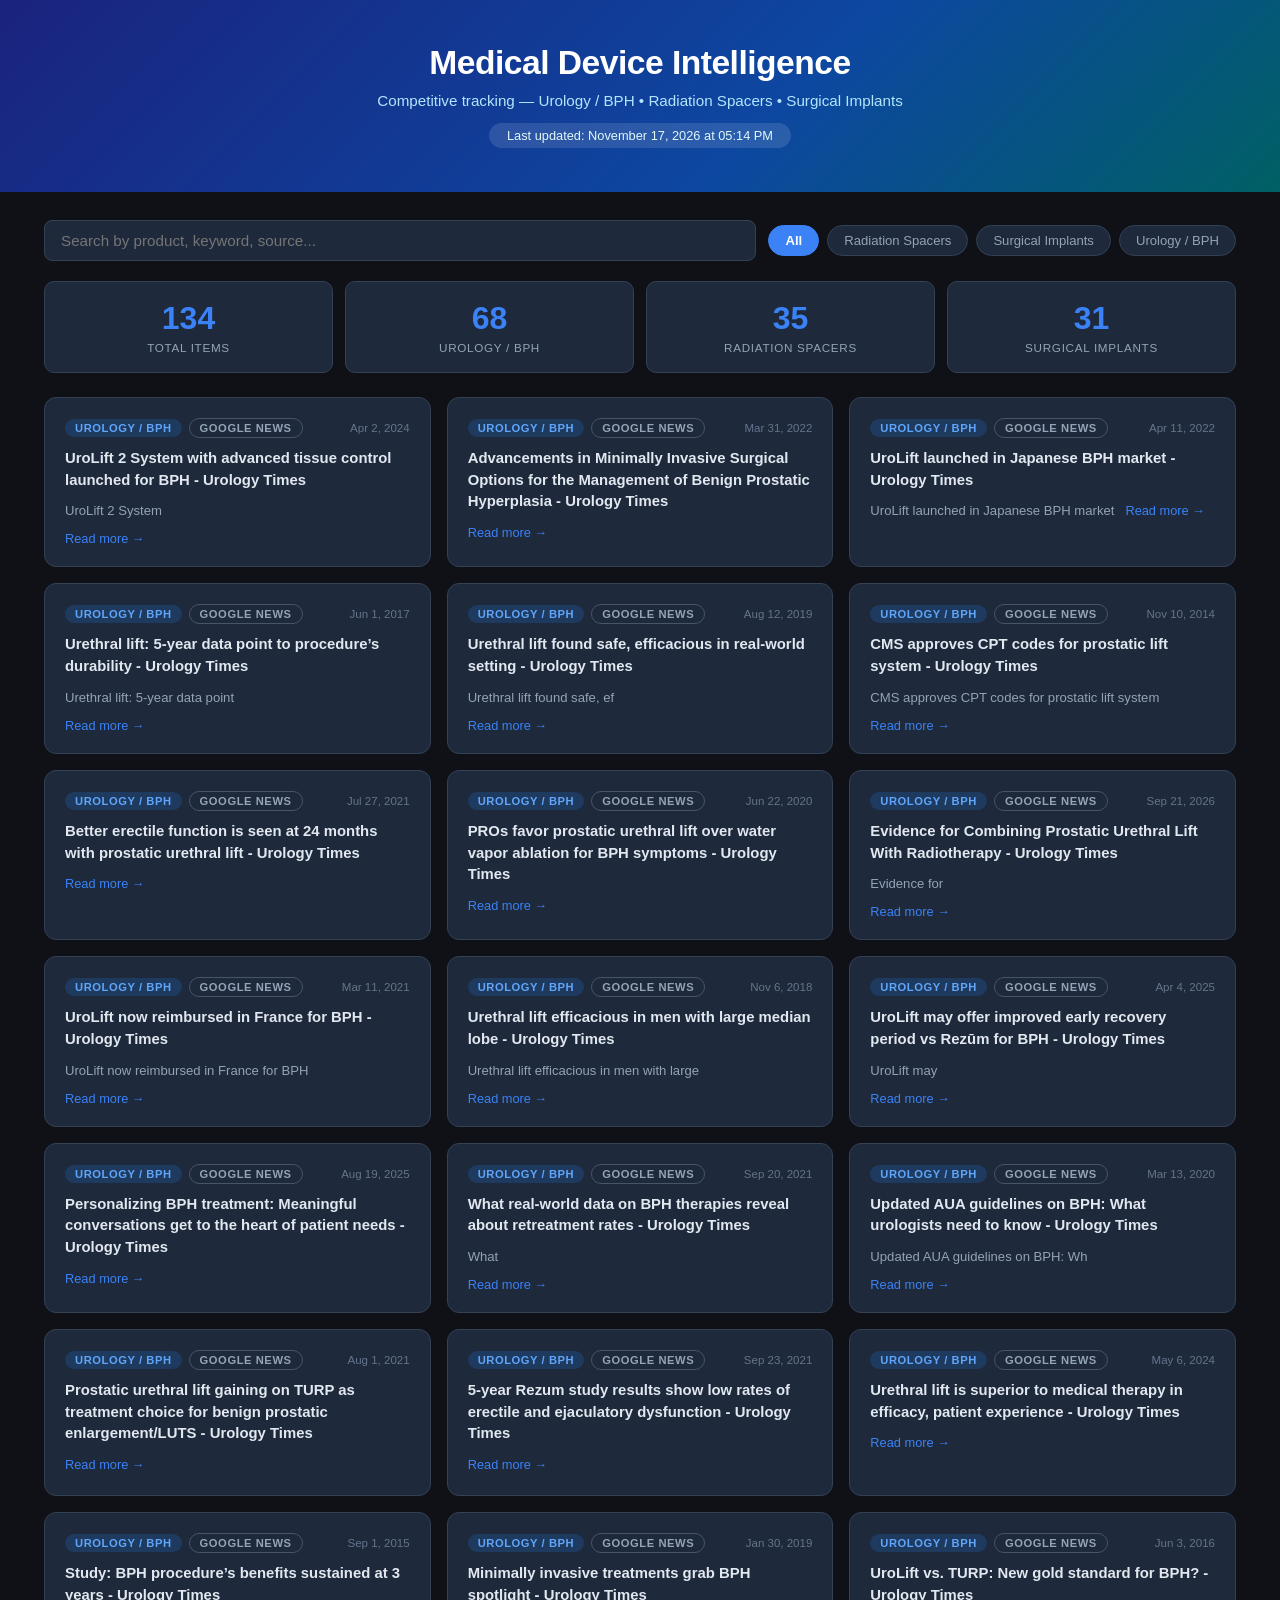
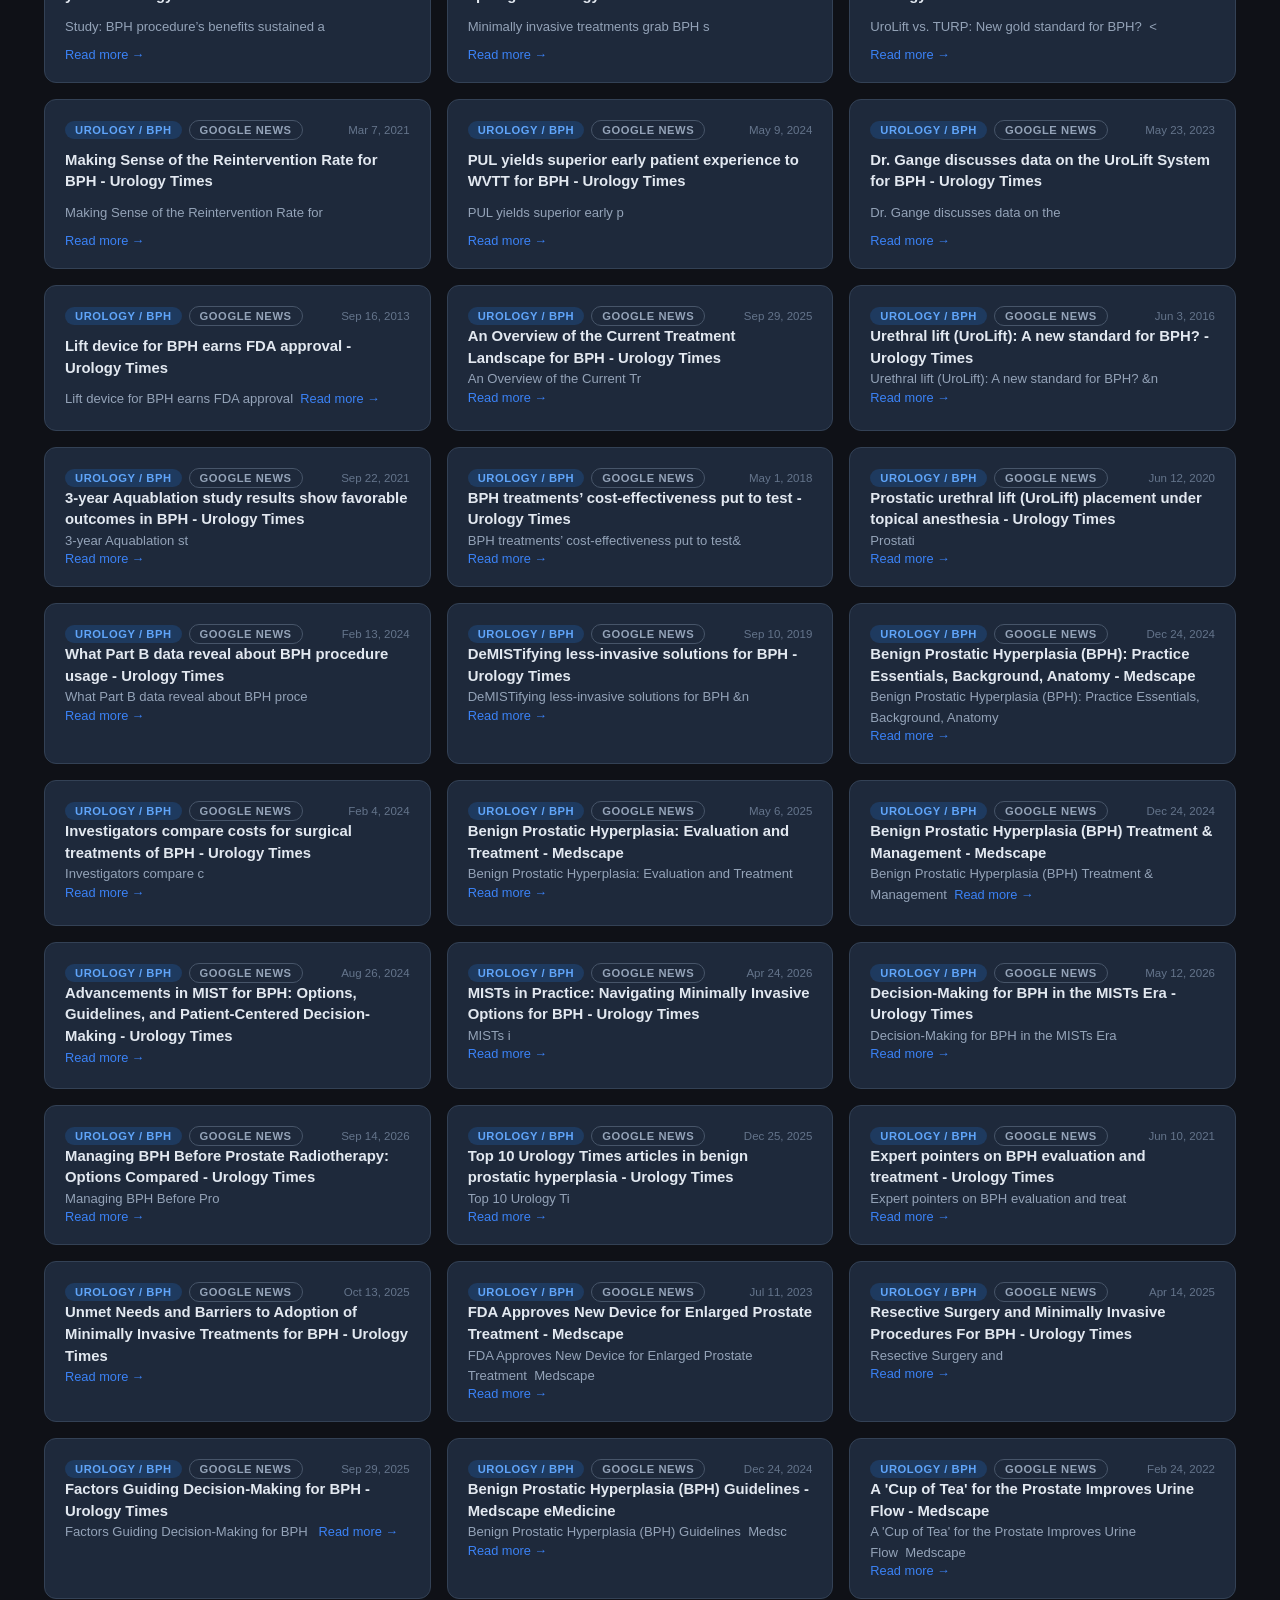
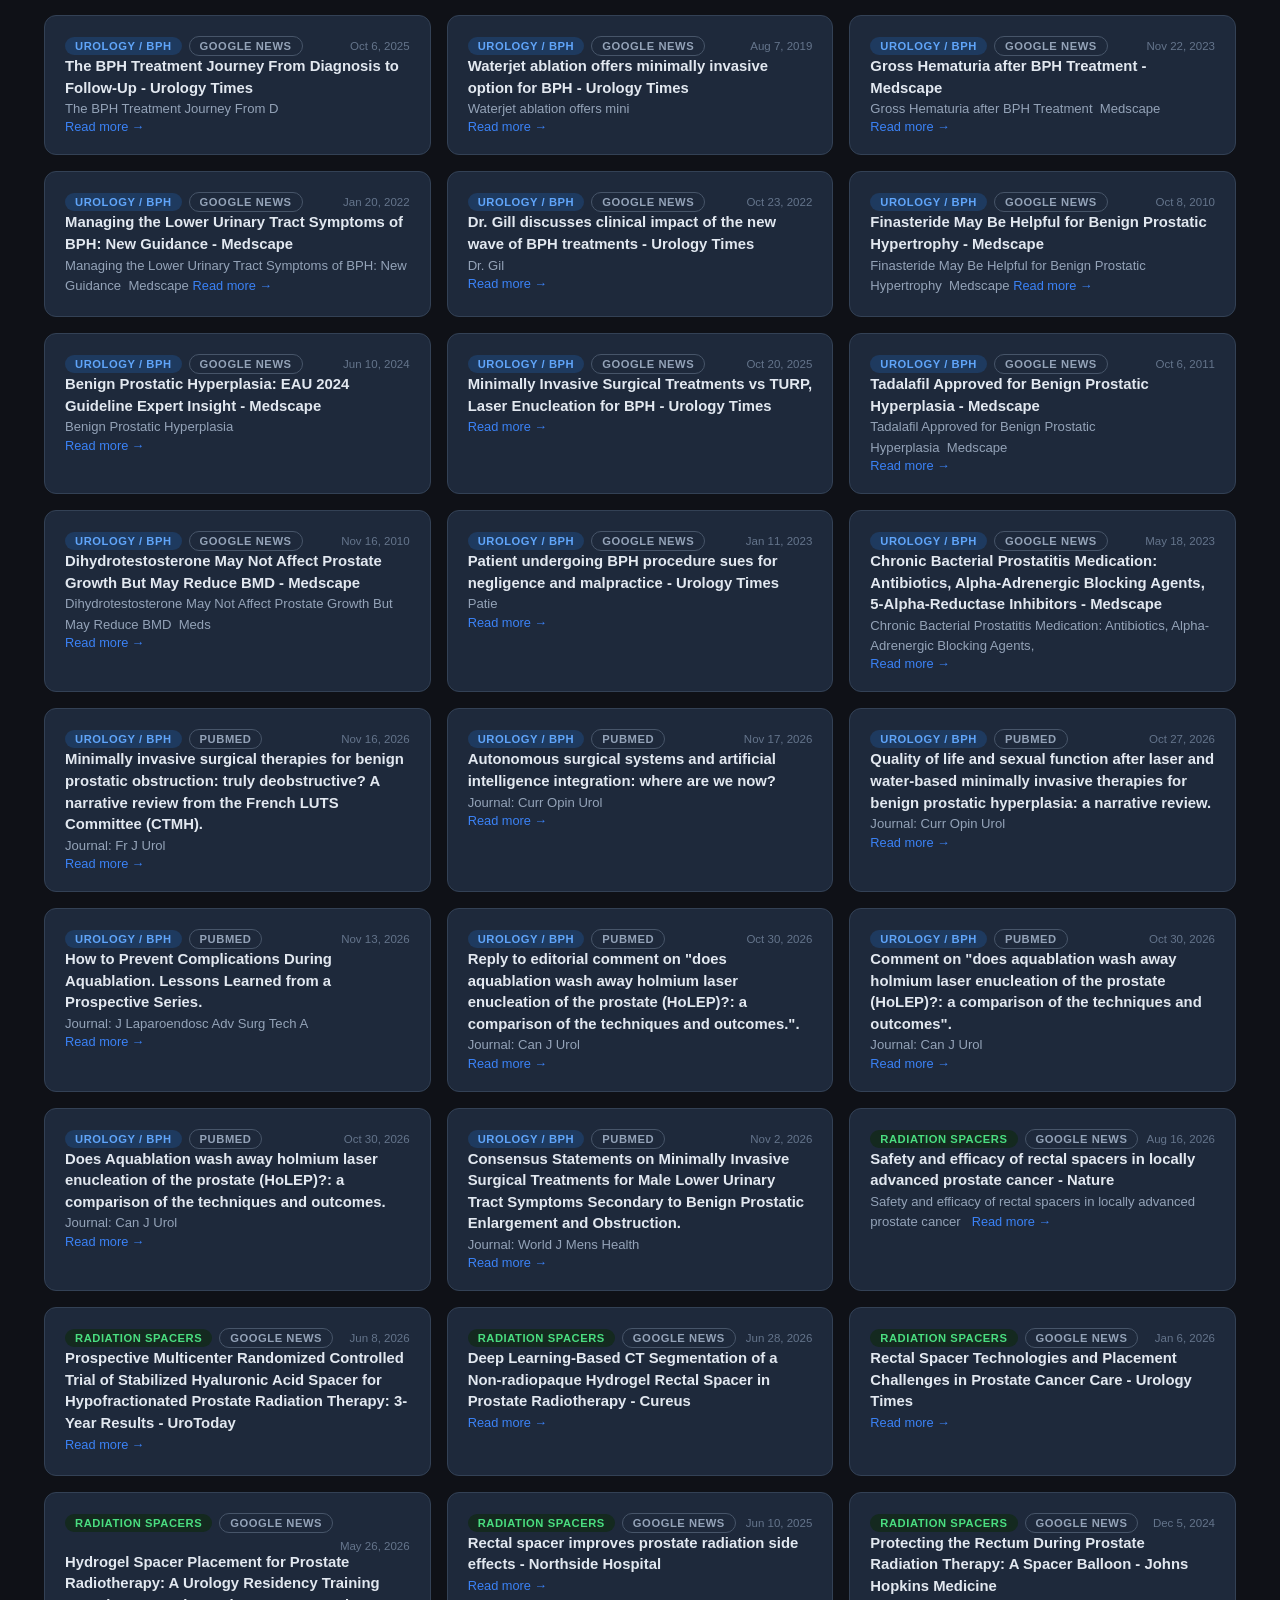
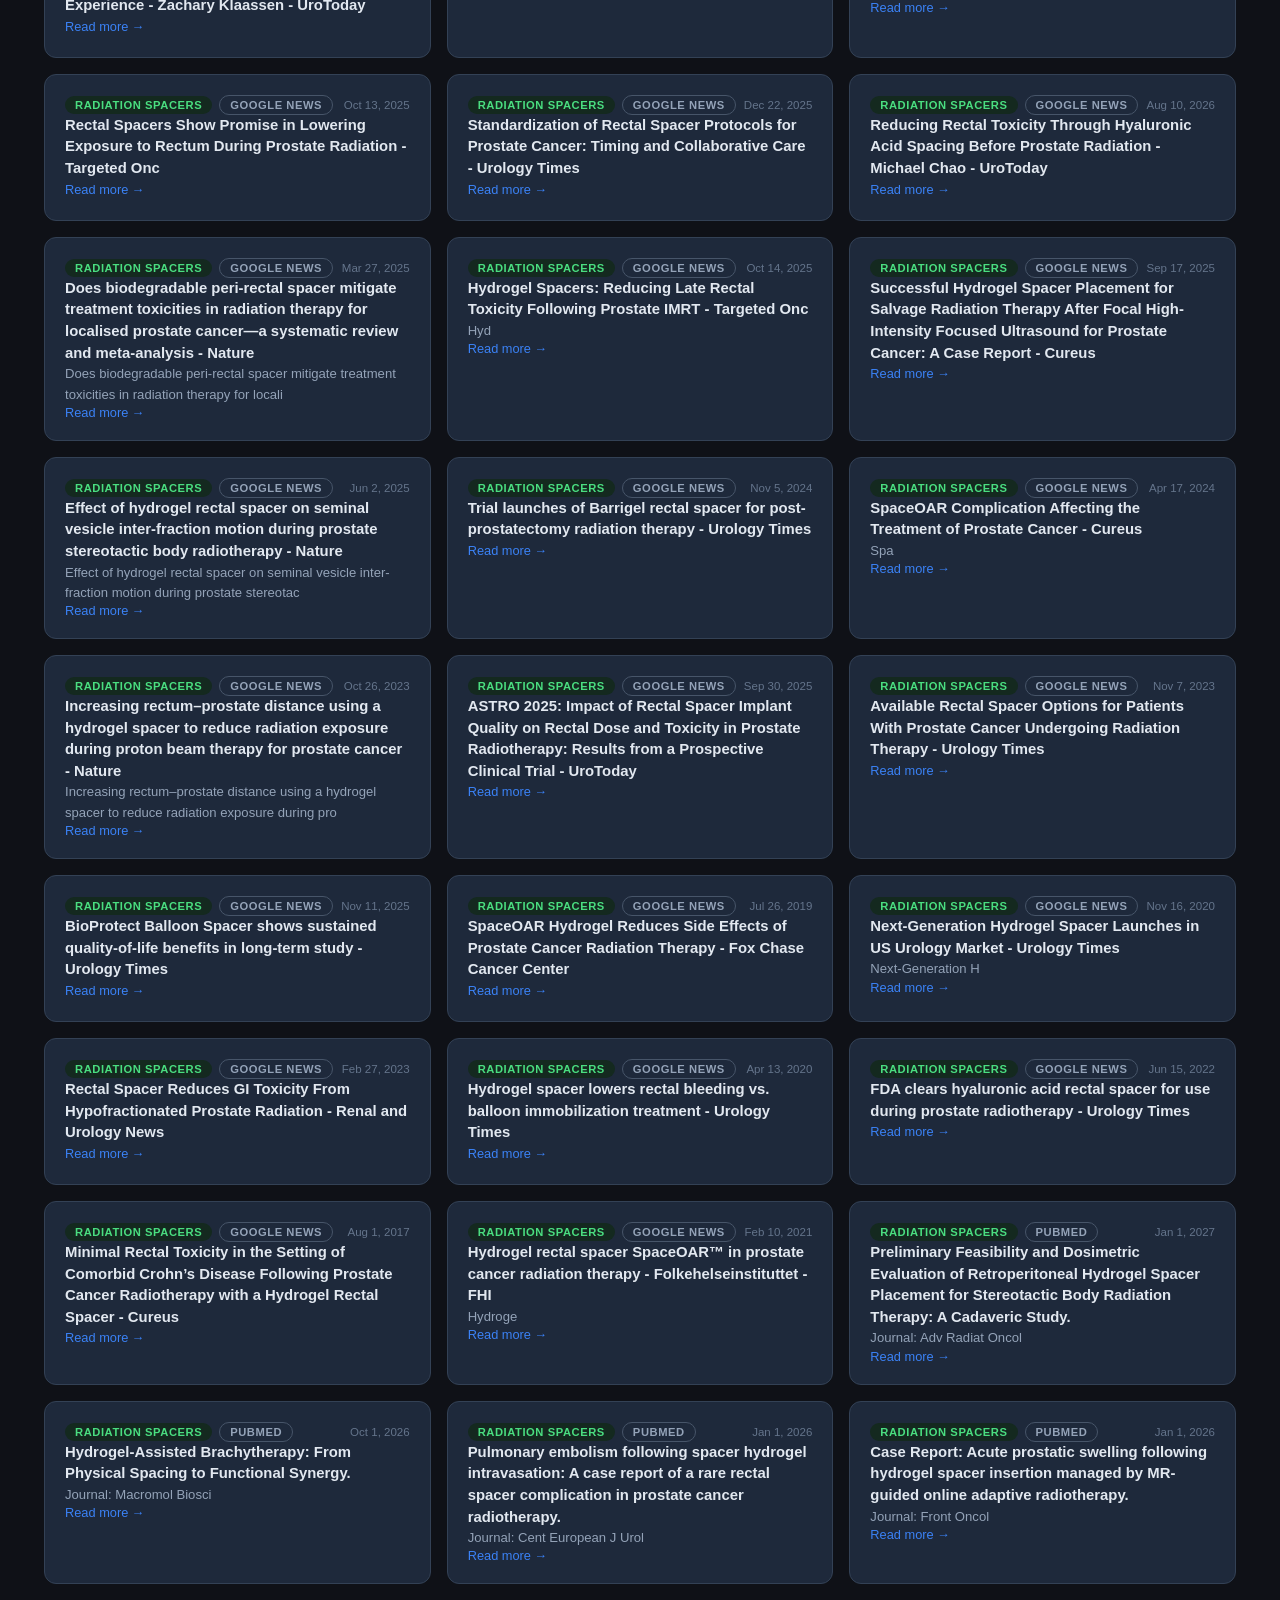
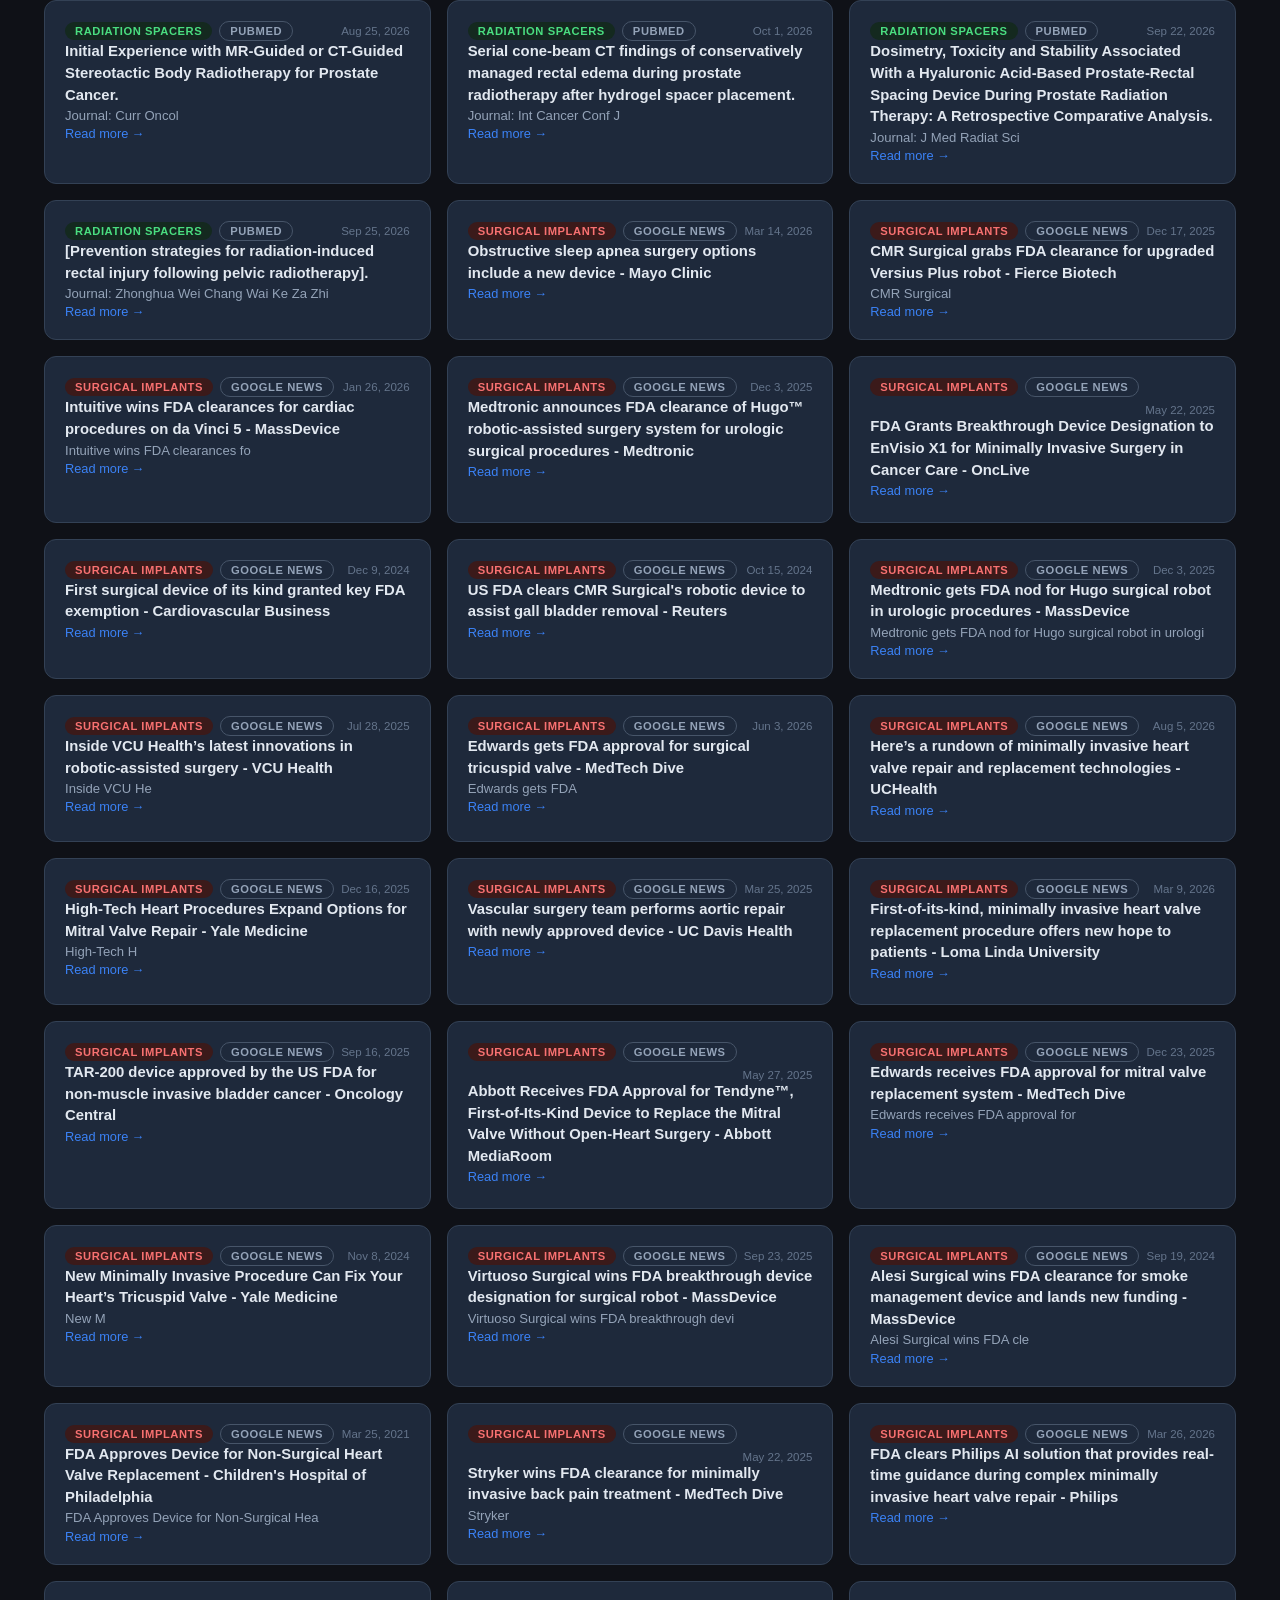
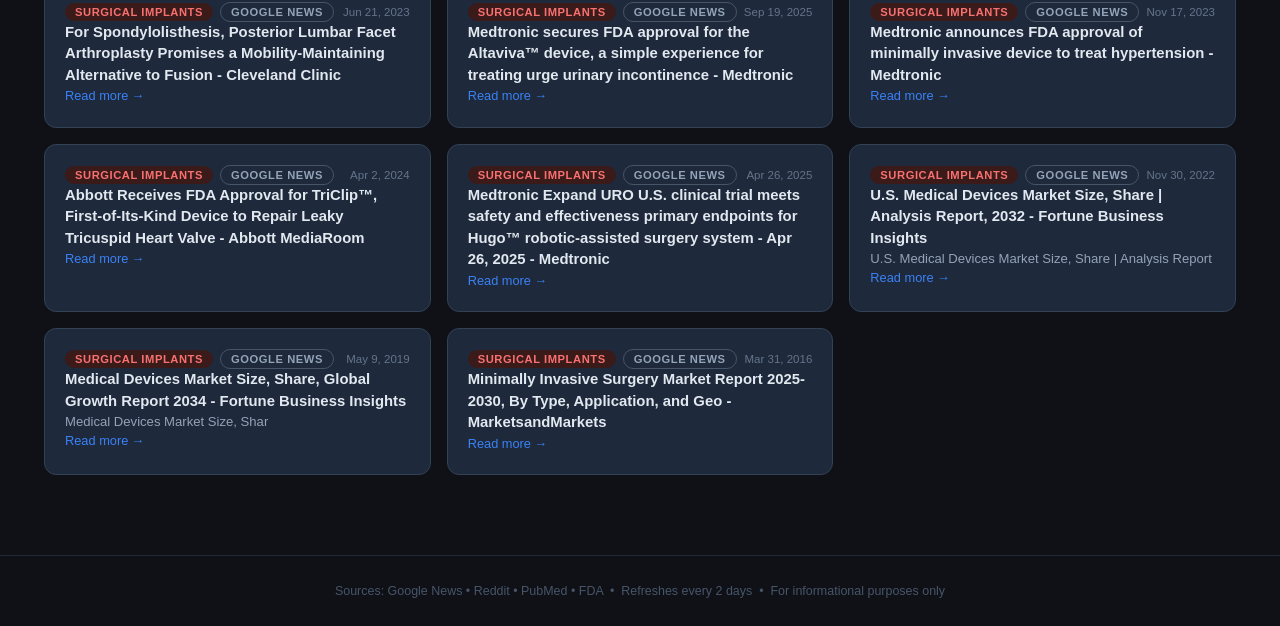
==== commit 73ecf69a: "chore: refresh medical device data 2026-11-17" ====
--- a/index.html
+++ b/index.html
@@ -54,7 +54,7 @@
 <header>
   <h1>Medical Device Intelligence</h1>
   <p>Competitive tracking &mdash; Urology / BPH &bull; Radiation Spacers &bull; Surgical Implants</p>
-  <span class="updated">Last updated: November 15, 2026 at 03:08 PM</span>
+  <span class="updated">Last updated: November 17, 2026 at 05:14 PM</span>
 </header>
 
 <div class="controls">
@@ -74,7 +74,7 @@
 </footer>
 
 <script>
-const DATA = [{"title": "UroLift 2 System with advanced tissue control launched for BPH - Urology Times", "url": "https://news.google.com/rss/articles/[base64]?oc=5", "description": "<a href=\"https://news.google.com/rss/articles/[base64]?oc=5\" target=\"_blank\">UroLift 2 System", "date": "Tue, 02 Apr 2024 07:00:00 GMT", "source": "Google News", "category": "Urology / BPH"}, {"title": "Advancements in Minimally Invasive Surgical Options for the Management of Benign Prostatic Hyperplasia - Urology Times", "url": "https://news.google.com/rss/articles/[base64]?oc=5", "description": "<a href=\"https://news.google.com/rss/articles/[base64]", "date": "Thu, 31 Mar 2022 07:00:00 GMT", "source": "Google News", "category": "Urology / BPH"}, {"title": "UroLift launched in Japanese BPH market - Urology Times", "url": "https://news.google.com/rss/articles/CBMifkFVX3lxTE9jSnZrajlXMnN6QWhFZ09LUzFSWDhmVWplYklNZ0NoblVWRHhZVDJpbGxod3d5R1FHUDRuczVnSkFuWFZrOG16cUNWdnkwNFI5QWZ2bV8tQ284dzh6c0JlZThWYUpEU1VnYVFCNzlfRnllaF9ITnFUbFpuMUZGUQ?oc=5", "description": "<a href=\"https://news.google.com/rss/articles/CBMifkFVX3lxTE9jSnZrajlXMnN6QWhFZ09LUzFSWDhmVWplYklNZ0NoblVWRHhZVDJpbGxod3d5R1FHUDRuczVnSkFuWFZrOG16cUNWdnkwNFI5QWZ2bV8tQ284dzh6c0JlZThWYUpEU1VnYVFCNzlfRnllaF9ITnFUbFpuMUZGUQ?oc=5\" target=\"_blank\">UroLift launched in Japanese BPH market</a>&nbsp;&nbsp;<f", "date": "Mon, 11 Apr 2022 07:00:00 GMT", "source": "Google News", "category": "Urology / BPH"}, {"title": "Urethral lift: 5-year data point to procedure’s durability - Urology Times", "url": "https://news.google.com/rss/articles/CBMikAFBVV95cUxNcHFOVEVwOUI0R2RXU1ZDdWdyWmVQZkpJcG01Ylhjbk5nR1BzRnBKU3o3QkFDYlRHVXl0YUhXSGduVGJzRXJBanN6RjJmbzZWMzQ2STFGQUNqbmFFeTdBSTJrb0tNTmFtU01tRGItbG04VGZlZ3ZMRWN5VjB1M3JJZkx4eS1DMEVzN1NlM1R6QWE?oc=5", "description": "<a href=\"https://news.google.com/rss/articles/CBMikAFBVV95cUxNcHFOVEVwOUI0R2RXU1ZDdWdyWmVQZkpJcG01Ylhjbk5nR1BzRnBKU3o3QkFDYlRHVXl0YUhXSGduVGJzRXJBanN6RjJmbzZWMzQ2STFGQUNqbmFFeTdBSTJrb0tNTmFtU01tRGItbG04VGZlZ3ZMRWN5VjB1M3JJZkx4eS1DMEVzN1NlM1R6QWE?oc=5\" target=\"_blank\">Urethral lift: 5-year data point", "date": "Thu, 01 Jun 2017 07:00:00 GMT", "source": "Google News", "category": "Urology / BPH"}, {"title": "Urethral lift found safe, efficacious in real-world setting - Urology Times", "url": "https://news.google.com/rss/articles/[base64]?oc=5", "description": "<a href=\"https://news.google.com/rss/articles/[base64]?oc=5\" target=\"_blank\">Urethral lift found safe, ef", "date": "Mon, 12 Aug 2019 07:00:00 GMT", "source": "Google News", "category": "Urology / BPH"}, {"title": "CMS approves CPT codes for prostatic lift system - Urology Times", "url": "https://news.google.com/rss/articles/CBMihAFBVV95cUxNdzdrQ2NJRDlzYkZmazRLQXgxelZTaGd0ajZ1Rjd3WHduTkFHbW4wZEJBc1d6VTIwX0RtYXFXTmxCakI0dXpYbFJxMU9vSWZGRmxrbFVPcnZBRENkc2loYkxPcUloRUw1eU5JVk43Wkp5UFk1d3hGQ3QzUmhHelNQcFZ4Sjk?oc=5", "description": "<a href=\"https://news.google.com/rss/articles/CBMihAFBVV95cUxNdzdrQ2NJRDlzYkZmazRLQXgxelZTaGd0ajZ1Rjd3WHduTkFHbW4wZEJBc1d6VTIwX0RtYXFXTmxCakI0dXpYbFJxMU9vSWZGRmxrbFVPcnZBRENkc2loYkxPcUloRUw1eU5JVk43Wkp5UFk1d3hGQ3QzUmhHelNQcFZ4Sjk?oc=5\" target=\"_blank\">CMS approves CPT codes for prostatic lift system", "date": "Mon, 10 Nov 2014 08:00:00 GMT", "source": "Google News", "category": "Urology / BPH"}, {"title": "Better erectile function is seen at 24 months with prostatic urethral lift - Urology Times", "url": "https://news.google.com/rss/articles/[base64]?oc=5", "description": "<a href=\"https://news.google.com/rss/articles/[base64]?oc=5\" target=\"_bl", "date": "Tue, 27 Jul 2021 07:00:00 GMT", "source": "Google News", "category": "Urology / BPH"}, {"title": "PROs favor prostatic urethral lift over water vapor ablation for BPH symptoms - Urology Times", "url": "https://news.google.com/rss/articles/[base64]?oc=5", "description": "<a href=\"https://news.google.com/rss/articles/[base64]?oc=5\" targe", "date": "Mon, 22 Jun 2020 07:00:00 GMT", "source": "Google News", "category": "Urology / BPH"}, {"title": "UroLift now reimbursed in France for BPH - Urology Times", "url": "https://news.google.com/rss/articles/CBMif0FVX3lxTE41bTBkM21YUlkxTHQ2MGFPYkZRcVNjUjhITGh1S1JEX3lFVndoVlhneklwS0dCXzVtNzIwQUFfRVNJVkxjZjhLNVptekxyU1FaUXVFcmNBX09Bd3JUYXJlWTgwcTNrLW9odWdoN1F6VnJ6YThHaFlEOE94SG1YTTA?oc=5", "description": "<a href=\"https://news.google.com/rss/articles/CBMif0FVX3lxTE41bTBkM21YUlkxTHQ2MGFPYkZRcVNjUjhITGh1S1JEX3lFVndoVlhneklwS0dCXzVtNzIwQUFfRVNJVkxjZjhLNVptekxyU1FaUXVFcmNBX09Bd3JUYXJlWTgwcTNrLW9odWdoN1F6VnJ6YThHaFlEOE94SG1YTTA?oc=5\" target=\"_blank\">UroLift now reimbursed in France for BPH</a>&nbsp;&nbsp;", "date": "Thu, 11 Mar 2021 08:00:00 GMT", "source": "Google News", "category": "Urology / BPH"}, {"title": "Urethral lift efficacious in men with large median lobe - Urology Times", "url": "https://news.google.com/rss/articles/CBMiiAFBVV95cUxQaURBb0VjenBTbzIxNmoxbFF2Y3BmZ3VhMXYyaHJNRzBxR2NZTDlRcVZLTW5zVUdTYzRCYzZlZEZzaVdMX1hZNlRkYzVXUjQ0QkplSC1VSmFIT3owM0hCSjNqejY4RXdISC1zaFhTUWpuMHotMzVGVkRBYXNybDRFSWRnWEZWWHZp?oc=5", "description": "<a href=\"https://news.google.com/rss/articles/CBMiiAFBVV95cUxQaURBb0VjenBTbzIxNmoxbFF2Y3BmZ3VhMXYyaHJNRzBxR2NZTDlRcVZLTW5zVUdTYzRCYzZlZEZzaVdMX1hZNlRkYzVXUjQ0QkplSC1VSmFIT3owM0hCSjNqejY4RXdISC1zaFhTUWpuMHotMzVGVkRBYXNybDRFSWRnWEZWWHZp?oc=5\" target=\"_blank\">Urethral lift efficacious in men with large", "date": "Tue, 06 Nov 2018 08:00:00 GMT", "source": "Google News", "category": "Urology / BPH"}, {"title": "UroLift may offer improved early recovery period vs Rezūm for BPH - Urology Times", "url": "https://news.google.com/rss/articles/[base64]?oc=5", "description": "<a href=\"https://news.google.com/rss/articles/[base64]?oc=5\" target=\"_blank\">UroLift may", "date": "Fri, 04 Apr 2025 07:00:00 GMT", "source": "Google News", "category": "Urology / BPH"}, {"title": "What real-world data on BPH therapies reveal about retreatment rates - Urology Times", "url": "https://news.google.com/rss/articles/[base64]?oc=5", "description": "<a href=\"https://news.google.com/rss/articles/[base64]?oc=5\" target=\"_blank\">What ", "date": "Mon, 20 Sep 2021 07:00:00 GMT", "source": "Google News", "category": "Urology / BPH"}, {"title": "Updated AUA guidelines on BPH: What urologists need to know - Urology Times", "url": "https://news.google.com/rss/articles/CBMijwFBVV95cUxPTnVTMnJ1MncxQnd4SmNtLVMzeHd0N3JoQVRvM3hqb2o2MDd4NUVmczFBVlRRcXpwYmpOc2VWTjNLSS1aSDhxdmF5cEVVbDBLaUJacGVHTFZ3MGQ1Y0JQWVFTWVpwODZnaFBnTTM4dmFRNjFVOUVqdGJSTXZTeE1HZnJCZzMwSlpGSUNMRmgwSQ?oc=5", "description": "<a href=\"https://news.google.com/rss/articles/CBMijwFBVV95cUxPTnVTMnJ1MncxQnd4SmNtLVMzeHd0N3JoQVRvM3hqb2o2MDd4NUVmczFBVlRRcXpwYmpOc2VWTjNLSS1aSDhxdmF5cEVVbDBLaUJacGVHTFZ3MGQ1Y0JQWVFTWVpwODZnaFBnTTM4dmFRNjFVOUVqdGJSTXZTeE1HZnJCZzMwSlpGSUNMRmgwSQ?oc=5\" target=\"_blank\">Updated AUA guidelines on BPH: Wh", "date": "Fri, 13 Mar 2020 07:00:00 GMT", "source": "Google News", "category": "Urology / BPH"}, {"title": "Prostatic urethral lift gaining on TURP as treatment choice for benign prostatic enlargement/LUTS - Urology Times", "url": "https://news.google.com/rss/articles/[base64]?oc=5", "description": "<a href=\"https://news.google.com/rss/articles/[base64]", "date": "Sun, 01 Aug 2021 07:00:00 GMT", "source": "Google News", "category": "Urology / BPH"}, {"title": "5-year Rezum study results show low rates of erectile and ejaculatory dysfunction - Urology Times", "url": "https://news.google.com/rss/articles/[base64]?oc=5", "description": "<a href=\"https://news.google.com/rss/articles/[base64]?oc=", "date": "Thu, 23 Sep 2021 07:00:00 GMT", "source": "Google News", "category": "Urology / BPH"}, {"title": "Urethral lift is superior to medical therapy in efficacy, patient experience - Urology Times", "url": "https://news.google.com/rss/articles/[base64]?oc=5", "description": "<a href=\"https://news.google.com/rss/articles/[base64]?oc=5\" target=\"", "date": "Mon, 06 May 2024 07:00:00 GMT", "source": "Google News", "category": "Urology / BPH"}, {"title": "Study: BPH procedure’s benefits sustained at 3 years - Urology Times", "url": "https://news.google.com/rss/articles/CBMiiAFBVV95cUxORWR3WFhJMmZ4TTQ3ci1YSHhaanVfdVRYVjU2VEJhSmpCc2ZHOWw5R0htZXBHMUNHLTB4cXdzOW82XzJ2a0RpajE1c19oWXVja2FJOGpoNGpzYURWQWd4M21oQzlINXRXQXdvLWtMZDBpM3hnUldwYVpGQjNkWDdJRFpaSnlvdi1k?oc=5", "description": "<a href=\"https://news.google.com/rss/articles/CBMiiAFBVV95cUxORWR3WFhJMmZ4TTQ3ci1YSHhaanVfdVRYVjU2VEJhSmpCc2ZHOWw5R0htZXBHMUNHLTB4cXdzOW82XzJ2a0RpajE1c19oWXVja2FJOGpoNGpzYURWQWd4M21oQzlINXRXQXdvLWtMZDBpM3hnUldwYVpGQjNkWDdJRFpaSnlvdi1k?oc=5\" target=\"_blank\">Study: BPH procedure’s benefits sustained a", "date": "Tue, 01 Sep 2015 07:00:00 GMT", "source": "Google News", "category": "Urology / BPH"}, {"title": "Minimally invasive treatments grab BPH spotlight - Urology Times", "url": "https://news.google.com/rss/articles/CBMiigFBVV95cUxPdHZZRXNnR0IxZGpFTHNXTmtMUF9tdTlPeTI0ZmlfekNFZHBVZzJ0TmNTODRsR2xBbGI4RlhfN2FxMWNuSFVsQUd2WG5IbjlTdnlsczE4alJNRHpfb2NsT3VlN3UzQ01BOVZ0b0NMbEFuSmpZRFdJMWs1MWhMX3g3S0xjUnZVbU1NaWc?oc=5", "description": "<a href=\"https://news.google.com/rss/articles/CBMiigFBVV95cUxPdHZZRXNnR0IxZGpFTHNXTmtMUF9tdTlPeTI0ZmlfekNFZHBVZzJ0TmNTODRsR2xBbGI4RlhfN2FxMWNuSFVsQUd2WG5IbjlTdnlsczE4alJNRHpfb2NsT3VlN3UzQ01BOVZ0b0NMbEFuSmpZRFdJMWs1MWhMX3g3S0xjUnZVbU1NaWc?oc=5\" target=\"_blank\">Minimally invasive treatments grab BPH s", "date": "Wed, 30 Jan 2019 08:00:00 GMT", "source": "Google News", "category": "Urology / BPH"}, {"title": "UroLift vs. TURP: New gold standard for BPH? - Urology Times", "url": "https://news.google.com/rss/articles/CBMie0FVX3lxTE5rUHd5RG91bElzU3pkNWVpYjZxd0lIWElHTl9UaHJrbWJJNDhWSjR1elR5X1dsb2VDUXFRQ05TdzJFSzZnTG9VckREa3Zjdmh1TmJ1MFFhZzN3bmdwRWpoUGYxeGk4VVU2Z3ZyZjVHY2pQQmlPSXA5bmY3WQ?oc=5", "description": "<a href=\"https://news.google.com/rss/articles/CBMie0FVX3lxTE5rUHd5RG91bElzU3pkNWVpYjZxd0lIWElHTl9UaHJrbWJJNDhWSjR1elR5X1dsb2VDUXFRQ05TdzJFSzZnTG9VckREa3Zjdmh1TmJ1MFFhZzN3bmdwRWpoUGYxeGk4VVU2Z3ZyZjVHY2pQQmlPSXA5bmY3WQ?oc=5\" target=\"_blank\">UroLift vs. TURP: New gold standard for BPH?</a>&nbsp;&nbsp;<", "date": "Fri, 03 Jun 2016 07:00:00 GMT", "source": "Google News", "category": "Urology / BPH"}, {"title": "Making Sense of the Reintervention Rate for BPH - Urology Times", "url": "https://news.google.com/rss/articles/CBMiiAFBVV95cUxQRFAzQXY3OGFOblZ2dXJ0SlVwSWJiNC1MNjFUdzZ4R3k3RmFBenlaQnpIek9aaTVWY3JMNzFUZW1mRkN5amh1dTZNdjZnLVd0ejI3Z0FORmJQTGk3YTNqTEJBaFZSQ25taEtOZTZtTXRra1NEbXVpSWFGaFVmMzdiTGY3cGFuNEtW?oc=5", "description": "<a href=\"https://news.google.com/rss/articles/CBMiiAFBVV95cUxQRFAzQXY3OGFOblZ2dXJ0SlVwSWJiNC1MNjFUdzZ4R3k3RmFBenlaQnpIek9aaTVWY3JMNzFUZW1mRkN5amh1dTZNdjZnLVd0ejI3Z0FORmJQTGk3YTNqTEJBaFZSQ25taEtOZTZtTXRra1NEbXVpSWFGaFVmMzdiTGY3cGFuNEtW?oc=5\" target=\"_blank\">Making Sense of the Reintervention Rate for", "date": "Sun, 07 Mar 2021 08:00:00 GMT", "source": "Google News", "category": "Urology / BPH"}, {"title": "Evidence for Combining Prostatic Urethral Lift With Radiotherapy - Urology Times", "url": "https://news.google.com/rss/articles/[base64]?oc=5", "description": "<a href=\"https://news.google.com/rss/articles/[base64]?oc=5\" target=\"_blank\">Evidence for", "date": "Mon, 21 Sep 2026 07:00:00 GMT", "source": "Google News", "category": "Urology / BPH"}, {"title": "PUL yields superior early patient experience to WVTT for BPH - Urology Times", "url": "https://news.google.com/rss/articles/[base64]?oc=5", "description": "<a href=\"https://news.google.com/rss/articles/[base64]?oc=5\" target=\"_blank\">PUL yields superior early p", "date": "Thu, 09 May 2024 07:00:00 GMT", "source": "Google News", "category": "Urology / BPH"}, {"title": "Dr. Gange discusses data on the UroLift System for BPH - Urology Times", "url": "https://news.google.com/rss/articles/CBMikAFBVV95cUxOQzd5aWRqV2g5RVZ0OXJ5YW85TGlOUVF1SFRMLUhJTnBTQnlkTUNEZ0RHX2VTZ0p6NElCN0pPVjRlRE94WmRlQUdILVdhUVV0WnNuS3FPNHlfRGZzeWNRYURrVTRTMXc0SFJNRGRsYXpsMjluamcyWktPYkxKVzNRazNrOFNJRXNtMVpIVVU3V0M?oc=5", "description": "<a href=\"https://news.google.com/rss/articles/CBMikAFBVV95cUxOQzd5aWRqV2g5RVZ0OXJ5YW85TGlOUVF1SFRMLUhJTnBTQnlkTUNEZ0RHX2VTZ0p6NElCN0pPVjRlRE94WmRlQUdILVdhUVV0WnNuS3FPNHlfRGZzeWNRYURrVTRTMXc0SFJNRGRsYXpsMjluamcyWktPYkxKVzNRazNrOFNJRXNtMVpIVVU3V0M?oc=5\" target=\"_blank\">Dr. Gange discusses data on the ", "date": "Tue, 23 May 2023 07:00:00 GMT", "source": "Google News", "category": "Urology / BPH"}, {"title": "Lift device for BPH earns FDA approval - Urology Times", "url": "https://news.google.com/rss/articles/CBMid0FVX3lxTE1LTWpwYjE4UzhFdGdKNGwzaktkdmZ3MnI5cjhDS0ZMX0tjMnlJTFFNTFFKNkFlR0VnMUFsRjR1Vk0yVE9aRlJST2NFODdTZkRDa3FoRlhPaDAwMHVkanJKcWpEUzFfNXpRR0p3NUtTRWdGbGJ1Tk5R?oc=5", "description": "<a href=\"https://news.google.com/rss/articles/CBMid0FVX3lxTE1LTWpwYjE4UzhFdGdKNGwzaktkdmZ3MnI5cjhDS0ZMX0tjMnlJTFFNTFFKNkFlR0VnMUFsRjR1Vk0yVE9aRlJST2NFODdTZkRDa3FoRlhPaDAwMHVkanJKcWpEUzFfNXpRR0p3NUtTRWdGbGJ1Tk5R?oc=5\" target=\"_blank\">Lift device for BPH earns FDA approval</a>&nbsp;&nbsp;<font color=\"", "date": "Mon, 16 Sep 2013 07:00:00 GMT", "source": "Google News", "category": "Urology / BPH"}, {"title": "An Overview of the Current Treatment Landscape for BPH - Urology Times", "url": "https://news.google.com/rss/articles/[base64]?oc=5", "description": "<a href=\"https://news.google.com/rss/articles/[base64]?oc=5\" target=\"_blank\">An Overview of the Current Tr", "date": "Mon, 29 Sep 2025 07:00:00 GMT", "source": "Google News", "category": "Urology / BPH"}, {"title": "Urethral lift (UroLift): A new standard for BPH? - Urology Times", "url": "https://news.google.com/rss/articles/CBMifEFVX3lxTE03QS12T3FqMl9pR3Z1MHNMeU44dWg0blJGaVkxRkNheGM2Vjh2SW5EWmhMd2pjVWhyaUdoeTlPWlh4RnNlQmU5b3FOcFVHdFRhTzUwbWxsLXluWmlfY3NtdldMb296cVJfYVZZc3UyN094SzZFT19wakwzMW4?oc=5", "description": "<a href=\"https://news.google.com/rss/articles/CBMifEFVX3lxTE03QS12T3FqMl9pR3Z1MHNMeU44dWg0blJGaVkxRkNheGM2Vjh2SW5EWmhMd2pjVWhyaUdoeTlPWlh4RnNlQmU5b3FOcFVHdFRhTzUwbWxsLXluWmlfY3NtdldMb296cVJfYVZZc3UyN094SzZFT19wakwzMW4?oc=5\" target=\"_blank\">Urethral lift (UroLift): A new standard for BPH?</a>&nbsp;&n", "date": "Fri, 03 Jun 2016 07:00:00 GMT", "source": "Google News", "category": "Urology / BPH"}, {"title": "3-year Aquablation study results show favorable outcomes in BPH - Urology Times", "url": "https://news.google.com/rss/articles/[base64]?oc=5", "description": "<a href=\"https://news.google.com/rss/articles/[base64]?oc=5\" target=\"_blank\">3-year Aquablation st", "date": "Wed, 22 Sep 2021 07:00:00 GMT", "source": "Google News", "category": "Urology / BPH"}, {"title": "BPH treatments’ cost-effectiveness put to test - Urology Times", "url": "https://news.google.com/rss/articles/CBMiggFBVV95cUxNTUc3ZmdjalhxbThtcWNIeHNFM0lacWhMcFB4OTRteDFRSHFpZTNjcHRfZm00a2RSVzkzcWpiTGZfWHBVakQxVHBtV2M5Y1M0REQ5WEU0UmZ4Vkl1OVQxTWZHZ3RpM2MyMmdjVVFtX1BtaHpiTXdLd095andkblZjTmpR?oc=5", "description": "<a href=\"https://news.google.com/rss/articles/CBMiggFBVV95cUxNTUc3ZmdjalhxbThtcWNIeHNFM0lacWhMcFB4OTRteDFRSHFpZTNjcHRfZm00a2RSVzkzcWpiTGZfWHBVakQxVHBtV2M5Y1M0REQ5WEU0UmZ4Vkl1OVQxTWZHZ3RpM2MyMmdjVVFtX1BtaHpiTXdLd095andkblZjTmpR?oc=5\" target=\"_blank\">BPH treatments’ cost-effectiveness put to test</a>&", "date": "Tue, 01 May 2018 07:00:00 GMT", "source": "Google News", "category": "Urology / BPH"}, {"title": "What Part B data reveal about BPH procedure usage - Urology Times", "url": "https://news.google.com/rss/articles/CBMiiwFBVV95cUxQYlJFZEFPbHFTS3VVYk5VNHdmSWdYZ3FQTUM0c1FjekYwTHNlYXRfQ0MwSTlpRm9Yc0pvdG53YkNRWmdnWWpqZ0dqYTM1aWpKOUFvcFRabFY1S2NCTEZjNW9GWVF2RGFBSWVRT3puNDZLLUhhdU9mMDNBWFVQUDI2WW1CT1NQX1hOdFdJ?oc=5", "description": "<a href=\"https://news.google.com/rss/articles/CBMiiwFBVV95cUxQYlJFZEFPbHFTS3VVYk5VNHdmSWdYZ3FQTUM0c1FjekYwTHNlYXRfQ0MwSTlpRm9Yc0pvdG53YkNRWmdnWWpqZ0dqYTM1aWpKOUFvcFRabFY1S2NCTEZjNW9GWVF2RGFBSWVRT3puNDZLLUhhdU9mMDNBWFVQUDI2WW1CT1NQX1hOdFdJ?oc=5\" target=\"_blank\">What Part B data reveal about BPH proce", "date": "Tue, 13 Feb 2024 08:00:00 GMT", "source": "Google News", "category": "Urology / BPH"}, {"title": "DeMISTifying less-invasive solutions for BPH - Urology Times", "url": "https://news.google.com/rss/articles/CBMif0FVX3lxTE1DQXJ0RzNacXFUaTZoWmhLVzBmaXh2M1l0RmNlWXYzQ183VS1KUXhmaElJODNrblBkcm1pS201MnNwbHVlVGxyeWtNa1lyTG1zVUlvWHFGRDVJQk10RTZPaUhGUVF6Y1lDUlJ3bFd0Um9wS0xqWDRLSEtOQnZuQ1k?oc=5", "description": "<a href=\"https://news.google.com/rss/articles/CBMif0FVX3lxTE1DQXJ0RzNacXFUaTZoWmhLVzBmaXh2M1l0RmNlWXYzQ183VS1KUXhmaElJODNrblBkcm1pS201MnNwbHVlVGxyeWtNa1lyTG1zVUlvWHFGRDVJQk10RTZPaUhGUVF6Y1lDUlJ3bFd0Um9wS0xqWDRLSEtOQnZuQ1k?oc=5\" target=\"_blank\">DeMISTifying less-invasive solutions for BPH</a>&nbsp;&n", "date": "Tue, 10 Sep 2019 07:00:00 GMT", "source": "Google News", "category": "Urology / BPH"}, {"title": "Benign Prostatic Hyperplasia: Evaluation and Treatment - Medscape", "url": "https://news.google.com/rss/articles/CBMiekFVX3lxTE1tZ3lsN3FpOEJEM0tIYng1MEtRYUlrb1ZNQktab0FzUWI0T3ZaeHdWbWdmZktSeUNaV1BZenh4cnpYM3lzaXRObmZFYnpBOGxQQmpJOUFodW11VGNGNzBEcE53N2NDd1RpWnJQUnNzRFZER1k0bWxPZ293?oc=5", "description": "<a href=\"https://news.google.com/rss/articles/CBMiekFVX3lxTE1tZ3lsN3FpOEJEM0tIYng1MEtRYUlrb1ZNQktab0FzUWI0T3ZaeHdWbWdmZktSeUNaV1BZenh4cnpYM3lzaXRObmZFYnpBOGxQQmpJOUFodW11VGNGNzBEcE53N2NDd1RpWnJQUnNzRFZER1k0bWxPZ293?oc=5\" target=\"_blank\">Benign Prostatic Hyperplasia: Evaluation and Treatment</a>&nbsp", "date": "Tue, 06 May 2025 07:00:00 GMT", "source": "Google News", "category": "Urology / BPH"}, {"title": "Benign Prostatic Hyperplasia (BPH): Practice Essentials, Background, Anatomy - Medscape", "url": "https://news.google.com/rss/articles/CBMiZEFVX3lxTE1rWmM2UFVaTTh5VnVuVFZxemd2QnF6end4SjJSa0lCWFAyU0dpeVNtZjl2ZHZZY2poV2hzbW4xZV9ObXp0OXNBYUcya0MtMzlTdzhfUDVTRGk0cGw5TmpLNnVsTlg?oc=5", "description": "<a href=\"https://news.google.com/rss/articles/CBMiZEFVX3lxTE1rWmM2UFVaTTh5VnVuVFZxemd2QnF6end4SjJSa0lCWFAyU0dpeVNtZjl2ZHZZY2poV2hzbW4xZV9ObXp0OXNBYUcya0MtMzlTdzhfUDVTRGk0cGw5TmpLNnVsTlg?oc=5\" target=\"_blank\">Benign Prostatic Hyperplasia (BPH): Practice Essentials, Background, Anatomy</a>&nbsp;&nbsp;", "date": "Tue, 24 Dec 2024 08:00:00 GMT", "source": "Google News", "category": "Urology / BPH"}, {"title": "Benign Prostatic Hyperplasia (BPH) Treatment & Management - Medscape", "url": "https://news.google.com/rss/articles/CBMiZkFVX3lxTE5VZFItVENCelZXQmx4WXhOdHQ4SnpTNlIxcXFpWkdoLVhVakkzYnpCWnhPazcyV2Y5aVVlTWNCby1QaUVrMjRQMnNxaWs3d3g5ZWpUMUtLSHVWc0JJSzd1U3JyOVo5Zw?oc=5", "description": "<a href=\"https://news.google.com/rss/articles/CBMiZkFVX3lxTE5VZFItVENCelZXQmx4WXhOdHQ4SnpTNlIxcXFpWkdoLVhVakkzYnpCWnhPazcyV2Y5aVVlTWNCby1QaUVrMjRQMnNxaWs3d3g5ZWpUMUtLSHVWc0JJSzd1U3JyOVo5Zw?oc=5\" target=\"_blank\">Benign Prostatic Hyperplasia (BPH) Treatment & Management</a>&nbsp;&nbsp;<font color=\"#6f", "date": "Tue, 24 Dec 2024 08:00:00 GMT", "source": "Google News", "category": "Urology / BPH"}, {"title": "MISTs in Practice: Navigating Minimally Invasive Options for BPH - Urology Times", "url": "https://news.google.com/rss/articles/[base64]?oc=5", "description": "<a href=\"https://news.google.com/rss/articles/[base64]?oc=5\" target=\"_blank\">MISTs i", "date": "Fri, 24 Apr 2026 07:00:00 GMT", "source": "Google News", "category": "Urology / BPH"}, {"title": "Advancements in MIST for BPH: Options, Guidelines, and Patient-Centered Decision-Making - Urology Times", "url": "https://news.google.com/rss/articles/[base64]?oc=5", "description": "<a href=\"https://news.google.com/rss/articles/[base64]", "date": "Mon, 26 Aug 2024 07:00:00 GMT", "source": "Google News", "category": "Urology / BPH"}, {"title": "Decision-Making for BPH in the MISTs Era - Urology Times", "url": "https://news.google.com/rss/articles/CBMif0FVX3lxTE83UWtRUW9XOThQNDliSXRsVjdpQkptSlNKYk14NTRoemI2TDg2cmI4RWRMSVNIak9Uc3RWcVZnUC12MlByYW9sNnFxZDRBeW81bzlTSWN3czBBVE5pdjF2LVh0NHpWZW1pd09JbG10by1LUjE3Nmh5aHlFTVlRWHc?oc=5", "description": "<a href=\"https://news.google.com/rss/articles/CBMif0FVX3lxTE83UWtRUW9XOThQNDliSXRsVjdpQkptSlNKYk14NTRoemI2TDg2cmI4RWRMSVNIak9Uc3RWcVZnUC12MlByYW9sNnFxZDRBeW81bzlTSWN3czBBVE5pdjF2LVh0NHpWZW1pd09JbG10by1LUjE3Nmh5aHlFTVlRWHc?oc=5\" target=\"_blank\">Decision-Making for BPH in the MISTs Era</a>&nbsp;&nbsp;", "date": "Tue, 12 May 2026 07:00:00 GMT", "source": "Google News", "category": "Urology / BPH"}, {"title": "Investigators compare costs for surgical treatments of BPH - Urology Times", "url": "https://news.google.com/rss/articles/[base64]?oc=5", "description": "<a href=\"https://news.google.com/rss/articles/[base64]?oc=5\" target=\"_blank\">Investigators compare c", "date": "Sun, 04 Feb 2024 08:00:00 GMT", "source": "Google News", "category": "Urology / BPH"}, {"title": "Managing BPH Before Prostate Radiotherapy: Options Compared - Urology Times", "url": "https://news.google.com/rss/articles/[base64]?oc=5", "description": "<a href=\"https://news.google.com/rss/articles/[base64]?oc=5\" target=\"_blank\">Managing BPH Before Pro", "date": "Mon, 14 Sep 2026 07:00:00 GMT", "source": "Google News", "category": "Urology / BPH"}, {"title": "Top 10 Urology Times articles in benign prostatic hyperplasia - Urology Times", "url": "https://news.google.com/rss/articles/[base64]?oc=5", "description": "<a href=\"https://news.google.com/rss/articles/[base64]?oc=5\" target=\"_blank\">Top 10 Urology Ti", "date": "Thu, 25 Dec 2025 08:00:00 GMT", "source": "Google News", "category": "Urology / BPH"}, {"title": "FDA Approves New Device for Enlarged Prostate Treatment - Medscape", "url": "https://news.google.com/rss/articles/CBMiVkFVX3lxTE84TmdkcHQ5ZURhT2dzamZIVlBVX3p5R2dLRkV5M19BWEstUmNMbVJ4Unc5aEZ2R2hsZVFTOTJydEd5dTBSNkhaU3dNeFlHNWRDY1lLMkNR?oc=5", "description": "<a href=\"https://news.google.com/rss/articles/CBMiVkFVX3lxTE84TmdkcHQ5ZURhT2dzamZIVlBVX3p5R2dLRkV5M19BWEstUmNMbVJ4Unc5aEZ2R2hsZVFTOTJydEd5dTBSNkhaU3dNeFlHNWRDY1lLMkNR?oc=5\" target=\"_blank\">FDA Approves New Device for Enlarged Prostate Treatment</a>&nbsp;&nbsp;<font color=\"#6f6f6f\">Medscape</font>", "date": "Tue, 11 Jul 2023 07:00:00 GMT", "source": "Google News", "category": "Urology / BPH"}, {"title": "Expert pointers on BPH evaluation and treatment - Urology Times", "url": "https://news.google.com/rss/articles/CBMiiAFBVV95cUxQemdpV2tJMlRYRDZNbTlGMHNsUHVlZG12T3ZGTUJwS2tURXRWMHc4Y0hPVTlDUDdRYUFFQ1hjMy1QTXlWTUxPOTFMV0JPQVFvSENhdWwtTnllRC1IR01WajhKcGZfREQ4Skl4a19mNDk2TnJFQy0zaTh5RVF4RHVEWHNRdXhwMlRM?oc=5", "description": "<a href=\"https://news.google.com/rss/articles/CBMiiAFBVV95cUxQemdpV2tJMlRYRDZNbTlGMHNsUHVlZG12T3ZGTUJwS2tURXRWMHc4Y0hPVTlDUDdRYUFFQ1hjMy1QTXlWTUxPOTFMV0JPQVFvSENhdWwtTnllRC1IR01WajhKcGZfREQ4Skl4a19mNDk2TnJFQy0zaTh5RVF4RHVEWHNRdXhwMlRM?oc=5\" target=\"_blank\">Expert pointers on BPH evaluation and treat", "date": "Thu, 10 Jun 2021 07:00:00 GMT", "source": "Google News", "category": "Urology / BPH"}, {"title": "Unmet Needs and Barriers to Adoption of Minimally Invasive Treatments for BPH - Urology Times", "url": "https://news.google.com/rss/articles/[base64]?oc=5", "description": "<a href=\"https://news.google.com/rss/articles/[base64]?oc=5\" targe", "date": "Mon, 13 Oct 2025 07:00:00 GMT", "source": "Google News", "category": "Urology / BPH"}, {"title": "Resective Surgery and Minimally Invasive Procedures For BPH - Urology Times", "url": "https://news.google.com/rss/articles/[base64]?oc=5", "description": "<a href=\"https://news.google.com/rss/articles/[base64]?oc=5\" target=\"_blank\">Resective Surgery and", "date": "Mon, 14 Apr 2025 07:00:00 GMT", "source": "Google News", "category": "Urology / BPH"}, {"title": "Factors Guiding Decision-Making for BPH - Urology Times", "url": "https://news.google.com/rss/articles/CBMifkFVX3lxTE94NlVLMDMzX2xnSmVzSzZkQk5kcXg4alpSclRkcUpKVXFlb3hJR2NtQWFEX1N3eVVXU1ZGQVN0a05RLW1BYWNQbVhGaWIzX0VFcEpvOTBTYXEzWFlaVFFlYVQxdG1FcWlUT0Q1Y3IzUVA1TUJtenUxRzYwRnFEUQ?oc=5", "description": "<a href=\"https://news.google.com/rss/articles/CBMifkFVX3lxTE94NlVLMDMzX2xnSmVzSzZkQk5kcXg4alpSclRkcUpKVXFlb3hJR2NtQWFEX1N3eVVXU1ZGQVN0a05RLW1BYWNQbVhGaWIzX0VFcEpvOTBTYXEzWFlaVFFlYVQxdG1FcWlUT0Q1Y3IzUVA1TUJtenUxRzYwRnFEUQ?oc=5\" target=\"_blank\">Factors Guiding Decision-Making for BPH</a>&nbsp;&nbsp;<f", "date": "Mon, 29 Sep 2025 07:00:00 GMT", "source": "Google News", "category": "Urology / BPH"}, {"title": "Benign Prostatic Hyperplasia (BPH) Guidelines - Medscape eMedicine", "url": "https://news.google.com/rss/articles/CBMiZ0FVX3lxTE55STVlcnFLeUg3d21VbUstOUwyYjVGaVdJMWVzcW5zWGFjVF91WElIcFUwY3pmU3U1OXVBY0pQZXFXOUJvdVVZUG9DUHZGZmlNc1Z3S253bl9YNFRPWHZ4Z3NfVXhzRjQ?oc=5", "description": "<a href=\"https://news.google.com/rss/articles/CBMiZ0FVX3lxTE55STVlcnFLeUg3d21VbUstOUwyYjVGaVdJMWVzcW5zWGFjVF91WElIcFUwY3pmU3U1OXVBY0pQZXFXOUJvdVVZUG9DUHZGZmlNc1Z3S253bl9YNFRPWHZ4Z3NfVXhzRjQ?oc=5\" target=\"_blank\">Benign Prostatic Hyperplasia (BPH) Guidelines</a>&nbsp;&nbsp;<font color=\"#6f6f6f\">Medsc", "date": "Tue, 24 Dec 2024 08:00:00 GMT", "source": "Google News", "category": "Urology / BPH"}, {"title": "A 'Cup of Tea' for the Prostate Improves Urine Flow - Medscape", "url": "https://news.google.com/rss/articles/CBMiVkFVX3lxTE1RaV82bUlnT2tUdE1nOVFsVE9hcWpETGtTell5Tmhabk5aY1h5cThDX3dTRmVNZFJmcFpOc0dzVG1CTms3cVFyTHZ4bzJKSl83aFZzMUVR?oc=5", "description": "<a href=\"https://news.google.com/rss/articles/CBMiVkFVX3lxTE1RaV82bUlnT2tUdE1nOVFsVE9hcWpETGtTell5Tmhabk5aY1h5cThDX3dTRmVNZFJmcFpOc0dzVG1CTms3cVFyTHZ4bzJKSl83aFZzMUVR?oc=5\" target=\"_blank\">A 'Cup of Tea' for the Prostate Improves Urine Flow</a>&nbsp;&nbsp;<font color=\"#6f6f6f\">Medscape</font>", "date": "Thu, 24 Feb 2022 08:00:00 GMT", "source": "Google News", "category": "Urology / BPH"}, {"title": "The BPH Treatment Journey From Diagnosis to Follow-Up - Urology Times", "url": "https://news.google.com/rss/articles/CBMikAFBVV95cUxPVWhhNUtUalAySEt0ejdHcjk2Umx5SGNBajNXWThTbDNQTF9JTUdtdlZ5SDVKWnpNbzVvOGFNdUlDS0M5YTJoSm93a0lQdm5ZZkhJRkZoREJLaEkzTUYtS1p5Qlo4enVlUjFmTm52VkNNM3FGYnQ0OHlfNTVIWVJza1ZUYzd6NUs1aV9wNlQwVC0?oc=5", "description": "<a href=\"https://news.google.com/rss/articles/CBMikAFBVV95cUxPVWhhNUtUalAySEt0ejdHcjk2Umx5SGNBajNXWThTbDNQTF9JTUdtdlZ5SDVKWnpNbzVvOGFNdUlDS0M5YTJoSm93a0lQdm5ZZkhJRkZoREJLaEkzTUYtS1p5Qlo4enVlUjFmTm52VkNNM3FGYnQ0OHlfNTVIWVJza1ZUYzd6NUs1aV9wNlQwVC0?oc=5\" target=\"_blank\">The BPH Treatment Journey From D", "date": "Mon, 06 Oct 2025 07:00:00 GMT", "source": "Google News", "category": "Urology / BPH"}, {"title": "Waterjet ablation offers minimally invasive option for BPH - Urology Times", "url": "https://news.google.com/rss/articles/[base64]?oc=5", "description": "<a href=\"https://news.google.com/rss/articles/[base64]?oc=5\" target=\"_blank\">Waterjet ablation offers mini", "date": "Wed, 07 Aug 2019 07:00:00 GMT", "source": "Google News", "category": "Urology / BPH"}, {"title": "Gross Hematuria after BPH Treatment - Medscape", "url": "https://news.google.com/rss/articles/CBMiXkFVX3lxTFB0RGJrb3k4NjJWaGJwNElia3hpSHEwNENscS1CSmNqemVUeEhIY2VpUXZ0VmVxZU1UZ29pQWZhMDE1dlQ0d2xwUTFZdmc2NzZzQlBrbzVveURiTzRUR2c?oc=5", "description": "<a href=\"https://news.google.com/rss/articles/CBMiXkFVX3lxTFB0RGJrb3k4NjJWaGJwNElia3hpSHEwNENscS1CSmNqemVUeEhIY2VpUXZ0VmVxZU1UZ29pQWZhMDE1dlQ0d2xwUTFZdmc2NzZzQlBrbzVveURiTzRUR2c?oc=5\" target=\"_blank\">Gross Hematuria after BPH Treatment</a>&nbsp;&nbsp;<font color=\"#6f6f6f\">Medscape</font>", "date": "Wed, 22 Nov 2023 08:00:00 GMT", "source": "Google News", "category": "Urology / BPH"}, {"title": "Managing the Lower Urinary Tract Symptoms of BPH: New Guidance - Medscape", "url": "https://news.google.com/rss/articles/CBMiVkFVX3lxTE0wM0x6dDI3a2VrR0xLZ1NYOEctTVZyMExEcnM2ZzU3UHRrdWlnenVwUWpLRmNyME8tMVE4SUI2N1hiS0d3cDhZUTAwQUtmM2RkcnRrYjB3?oc=5", "description": "<a href=\"https://news.google.com/rss/articles/CBMiVkFVX3lxTE0wM0x6dDI3a2VrR0xLZ1NYOEctTVZyMExEcnM2ZzU3UHRrdWlnenVwUWpLRmNyME8tMVE4SUI2N1hiS0d3cDhZUTAwQUtmM2RkcnRrYjB3?oc=5\" target=\"_blank\">Managing the Lower Urinary Tract Symptoms of BPH: New Guidance</a>&nbsp;&nbsp;<font color=\"#6f6f6f\">Medscape</f", "date": "Thu, 20 Jan 2022 08:00:00 GMT", "source": "Google News", "category": "Urology / BPH"}, {"title": "Dr. Gill discusses clinical impact of the new wave of BPH treatments - Urology Times", "url": "https://news.google.com/rss/articles/[base64]?oc=5", "description": "<a href=\"https://news.google.com/rss/articles/[base64]?oc=5\" target=\"_blank\">Dr. Gil", "date": "Sun, 23 Oct 2022 07:00:00 GMT", "source": "Google News", "category": "Urology / BPH"}, {"title": "Finasteride May Be Helpful for Benign Prostatic Hypertrophy - Medscape", "url": "https://news.google.com/rss/articles/CBMiVkFVX3lxTE9kS2R0ZnVNT0swbWRmR01reXU1Njh0Z3daQTA5UTVnczZCMHBNdUo2N250ZXFkTDBZSnBPc0lIMWFaNzRJR3p4S01uOVJMOElKMHdEWUdn?oc=5", "description": "<a href=\"https://news.google.com/rss/articles/CBMiVkFVX3lxTE9kS2R0ZnVNT0swbWRmR01reXU1Njh0Z3daQTA5UTVnczZCMHBNdUo2N250ZXFkTDBZSnBPc0lIMWFaNzRJR3p4S01uOVJMOElKMHdEWUdn?oc=5\" target=\"_blank\">Finasteride May Be Helpful for Benign Prostatic Hypertrophy</a>&nbsp;&nbsp;<font color=\"#6f6f6f\">Medscape</font", "date": "Fri, 08 Oct 2010 07:00:00 GMT", "source": "Google News", "category": "Urology / BPH"}, {"title": "Benign Prostatic Hyperplasia: EAU 2024 Guideline Expert Insight - Medscape", "url": "https://news.google.com/rss/articles/[base64]?oc=5", "description": "<a href=\"https://news.google.com/rss/articles/[base64]?oc=5\" target=\"_blank\">Benign Prostatic Hyperplasia", "date": "Mon, 10 Jun 2024 07:00:00 GMT", "source": "Google News", "category": "Urology / BPH"}, {"title": "Tadalafil Approved for Benign Prostatic Hyperplasia - Medscape", "url": "https://news.google.com/rss/articles/CBMiVkFVX3lxTFBtZG44a1o3blZYUXhmd3EzSVZ0bG42N1NVQWpkZXNHRV9pUmpLLWlTQy1UeHZsWm5WNXdyalN5N2plXzE0S2VPdGZEZGdEWXNDdldkdm13?oc=5", "description": "<a href=\"https://news.google.com/rss/articles/CBMiVkFVX3lxTFBtZG44a1o3blZYUXhmd3EzSVZ0bG42N1NVQWpkZXNHRV9pUmpLLWlTQy1UeHZsWm5WNXdyalN5N2plXzE0S2VPdGZEZGdEWXNDdldkdm13?oc=5\" target=\"_blank\">Tadalafil Approved for Benign Prostatic Hyperplasia</a>&nbsp;&nbsp;<font color=\"#6f6f6f\">Medscape</font>", "date": "Thu, 06 Oct 2011 07:00:00 GMT", "source": "Google News", "category": "Urology / BPH"}, {"title": "FAQs: Medical and surgical management of LUTS/BPH under the 2026 AUA guideline - Urology Times", "url": "https://news.google.com/rss/articles/[base64]?oc=5", "description": "<a href=\"https://news.google.com/rss/articles/[base64]?oc=5\" targe", "date": "Mon, 18 May 2026 07:00:00 GMT", "source": "Google News", "category": "Urology / BPH"}, {"title": "Minimally Invasive Surgical Treatments vs TURP, Laser Enucleation for BPH - Urology Times", "url": "https://news.google.com/rss/articles/[base64]?oc=5", "description": "<a href=\"https://news.google.com/rss/articles/[base64]?oc=5\" target=\"_blan", "date": "Mon, 20 Oct 2025 07:00:00 GMT", "source": "Google News", "category": "Urology / BPH"}, {"title": "Pain meds may worsen symptoms of enlarged prostate - Reuters", "url": "https://news.google.com/rss/articles/[base64]?oc=5", "description": "<a href=\"https://news.google.com/rss/articles/[base64]", "date": "Sun, 23 Sep 2007 07:00:00 GMT", "source": "Google News", "category": "Urology / BPH"}, {"title": "Patient undergoing BPH procedure sues for negligence and malpractice - Urology Times", "url": "https://news.google.com/rss/articles/[base64]?oc=5", "description": "<a href=\"https://news.google.com/rss/articles/[base64]?oc=5\" target=\"_blank\">Patie", "date": "Wed, 11 Jan 2023 08:00:00 GMT", "source": "Google News", "category": "Urology / BPH"}, {"title": "A rising tide that lifts all boats: PSMA-PET and genomic testing for prostate cancer - Urology Times", "url": "https://news.google.com/rss/articles/[base64]?oc=5", "description": "<a href=\"https://news.google.com/rss/articles/[base64]?o", "date": "Mon, 28 Sep 2026 07:00:00 GMT", "source": "Google News", "category": "Urology / BPH"}, {"title": "Chronic Bacterial Prostatitis Medication: Antibiotics, Alpha-Adrenergic Blocking Agents, 5-Alpha-Reductase Inhibitors - Medscape", "url": "https://news.google.com/rss/articles/CBMiZ0FVX3lxTE50OEdsYzZKTW9nbndjUW05eWFGZWg1b0M2d0FmSlRkc3RfbnF1aWxhVXBUc3VDTHJtclhxR3lMazdmUW1FWldsbXhSUGVsVUhkd21yV01ZcnBNcTUwNFo3S2VLQ0MySjA?oc=5", "description": "<a href=\"https://news.google.com/rss/articles/CBMiZ0FVX3lxTE50OEdsYzZKTW9nbndjUW05eWFGZWg1b0M2d0FmSlRkc3RfbnF1aWxhVXBUc3VDTHJtclhxR3lMazdmUW1FWldsbXhSUGVsVUhkd21yV01ZcnBNcTUwNFo3S2VLQ0MySjA?oc=5\" target=\"_blank\">Chronic Bacterial Prostatitis Medication: Antibiotics, Alpha-Adrenergic Blocking Agents,", "date": "Thu, 18 May 2023 07:00:00 GMT", "source": "Google News", "category": "Urology / BPH"}, {"title": "Quality of life and sexual function after laser and water-based minimally invasive therapies for benign prostatic hyperplasia: a narrative review.", "url": "https://pubmed.ncbi.nlm.nih.gov/43023934/", "description": "Journal: Curr Opin Urol", "date": "2026 Oct 27", "source": "PubMed", "category": "Urology / BPH"}, {"title": "How to Prevent Complications During Aquablation. Lessons Learned from a Prospective Series.", "url": "https://pubmed.ncbi.nlm.nih.gov/43021673/", "description": "Journal: J Laparoendosc Adv Surg Tech A", "date": "2026 Nov 13", "source": "PubMed", "category": "Urology / BPH"}, {"title": "Reply to editorial comment on \"does aquablation wash away holmium laser enucleation of the prostate (HoLEP)?: a comparison of the techniques and outcomes.\".", "url": "https://pubmed.ncbi.nlm.nih.gov/43016019/", "description": "Journal: Can J Urol", "date": "2026 Oct 30", "source": "PubMed", "category": "Urology / BPH"}, {"title": "Comment on \"does aquablation wash away holmium laser enucleation of the prostate (HoLEP)?: a comparison of the techniques and outcomes\".", "url": "https://pubmed.ncbi.nlm.nih.gov/43016018/", "description": "Journal: Can J Urol", "date": "2026 Oct 30", "source": "PubMed", "category": "Urology / BPH"}, {"title": "Does Aquablation wash away holmium laser enucleation of the prostate (HoLEP)?: a comparison of the techniques and outcomes.", "url": "https://pubmed.ncbi.nlm.nih.gov/43016017/", "description": "Journal: Can J Urol", "date": "2026 Oct 30", "source": "PubMed", "category": "Urology / BPH"}, {"title": "Consensus Statements on Minimally Invasive Surgical Treatments for Male Lower Urinary Tract Symptoms Secondary to Benign Prostatic Enlargement and Obstruction.", "url": "https://pubmed.ncbi.nlm.nih.gov/42989561/", "description": "Journal: World J Mens Health", "date": "2026 Nov 2", "source": "PubMed", "category": "Urology / BPH"}, {"title": "Optilume® drug-coated balloon for urethral stricture management: a real-world single-institution experience.", "url": "https://pubmed.ncbi.nlm.nih.gov/42932037/", "description": "Journal: Int Urol Nephrol", "date": "2026 Oct 26", "source": "PubMed", "category": "Urology / BPH"}, {"title": "Is Scandinavia ready for Aquablation? Reflections on the WATER III Trial.", "url": "https://pubmed.ncbi.nlm.nih.gov/42876312/", "description": "Journal: Scand J Urol", "date": "2026 Oct 15", "source": "PubMed", "category": "Urology / BPH"}, {"title": "Safety and efficacy of rectal spacers in locally advanced prostate cancer - Nature", "url": "https://news.google.com/rss/articles/CBMiX0FVX3lxTE9sckVtUDJnMkdvSU1WMldQMHp0aFk3c283V3VaTVFfaENjRXJ6YUF4MU5JRkI4MlNxMkxxSm9ickhIZHFFTndQSzRtZkwydWNJbkVYSGszcnBJYnExcEw4?oc=5", "description": "<a href=\"https://news.google.com/rss/articles/CBMiX0FVX3lxTE9sckVtUDJnMkdvSU1WMldQMHp0aFk3c283V3VaTVFfaENjRXJ6YUF4MU5JRkI4MlNxMkxxSm9ickhIZHFFTndQSzRtZkwydWNJbkVYSGszcnBJYnExcEw4?oc=5\" target=\"_blank\">Safety and efficacy of rectal spacers in locally advanced prostate cancer</a>&nbsp;&nbsp;<font colo", "date": "Sun, 16 Aug 2026 07:00:00 GMT", "source": "Google News", "category": "Radiation Spacers"}, {"title": "Prospective Multicenter Randomized Controlled Trial of Stabilized Hyaluronic Acid Spacer for Hypofractionated Prostate Radiation Therapy: 3-Year Results - UroToday", "url": "https://news.google.com/rss/articles/[base64]?oc=5", "description": "<a href=\"https://news.google.com/rss/articles/[base64]", "date": "Mon, 08 Jun 2026 07:00:00 GMT", "source": "Google News", "category": "Radiation Spacers"}, {"title": "Hydrogel Spacer Receives FDA 510(k) Clearance for Prostate Cancer Radiotherapy - CancerNetwork", "url": "https://news.google.com/rss/articles/[base64]?oc=5", "description": "<a href=\"https://news.google.com/rss/articles/[base64]?oc=5\" tar", "date": "Mon, 28 Sep 2026 07:00:00 GMT", "source": "Google News", "category": "Radiation Spacers"}, {"title": "Deep Learning-Based CT Segmentation of a Non-radiopaque Hydrogel Rectal Spacer in Prostate Radiotherapy - Cureus", "url": "https://news.google.com/rss/articles/[base64]?oc=5", "description": "<a href=\"https://news.google.com/rss/articles/[base64]", "date": "Sun, 28 Jun 2026 07:00:00 GMT", "source": "Google News", "category": "Radiation Spacers"}, {"title": "Rectal Spacer Technologies and Placement Challenges in Prostate Cancer Care - Urology Times", "url": "https://news.google.com/rss/articles/[base64]?oc=5", "description": "<a href=\"https://news.google.com/rss/articles/[base64]?oc=5\" target=\"", "date": "Tue, 06 Jan 2026 08:00:00 GMT", "source": "Google News", "category": "Radiation Spacers"}, {"title": "Hydrogel Spacer Placement for Prostate Radiotherapy: A Urology Residency Training Experience - Zachary Klaassen - UroToday", "url": "https://news.google.com/rss/articles/[base64]?oc=5", "description": "<a href=\"https://news.google.com/rss/articles/[base64]", "date": "Tue, 26 May 2026 07:00:00 GMT", "source": "Google News", "category": "Radiation Spacers"}, {"title": "Rectal spacer improves prostate radiation side effects - Northside Hospital", "url": "https://news.google.com/rss/articles/[base64]?oc=5", "description": "<a href=\"https://news.google.com/rss/articles/[base64]?oc=5\" ", "date": "Tue, 10 Jun 2025 07:00:00 GMT", "source": "Google News", "category": "Radiation Spacers"}, {"title": "Protecting the Rectum During Prostate Radiation Therapy: A Spacer Balloon - Johns Hopkins Medicine", "url": "https://news.google.com/rss/articles/[base64]?oc=5", "description": "<a href=\"https://news.google.com/rss/articles/[base64]", "date": "Thu, 05 Dec 2024 08:00:00 GMT", "source": "Google News", "category": "Radiation Spacers"}, {"title": "Rectal Spacers Show Promise in Lowering Exposure to Rectum During Prostate Radiation - Targeted Onc", "url": "https://news.google.com/rss/articles/[base64]?oc=5", "description": "<a href=\"https://news.google.com/rss/articles/[base64]?oc=5\" ", "date": "Mon, 13 Oct 2025 07:00:00 GMT", "source": "Google News", "category": "Radiation Spacers"}, {"title": "Clinical and Patient-Reported Benefits of Rectal Spacers in Prostate Cancer - Urology Times", "url": "https://news.google.com/rss/articles/[base64]?oc=5", "description": "<a href=\"https://news.google.com/rss/articles/[base64]?oc=5\" target=\"", "date": "Tue, 06 Jan 2026 08:00:00 GMT", "source": "Google News", "category": "Radiation Spacers"}, {"title": "Reducing Rectal Toxicity Through Hyaluronic Acid Spacing Before Prostate Radiation - Michael Chao - UroToday", "url": "https://news.google.com/rss/articles/[base64]?oc=5", "description": "<a href=\"https://news.google.com/rss/articles/[base64]", "date": "Mon, 10 Aug 2026 07:00:00 GMT", "source": "Google News", "category": "Radiation Spacers"}, {"title": "Does biodegradable peri-rectal spacer mitigate treatment toxicities in radiation therapy for localised prostate cancer—a systematic review and meta-analysis - Nature", "url": "https://news.google.com/rss/articles/CBMiX0FVX3lxTE5JeXctbEJGM0FDWnM0TWtYN1c2c2VMTEFLUEZMLVRFQWVULXhRWjM4YWlOU1pyMEk0R3RCeU5MRG5lVjlSclNXbGhmbUFBMlF4THB2cDRvNlc2TGtVNEh3?oc=5", "description": "<a href=\"https://news.google.com/rss/articles/CBMiX0FVX3lxTE5JeXctbEJGM0FDWnM0TWtYN1c2c2VMTEFLUEZMLVRFQWVULXhRWjM4YWlOU1pyMEk0R3RCeU5MRG5lVjlSclNXbGhmbUFBMlF4THB2cDRvNlc2TGtVNEh3?oc=5\" target=\"_blank\">Does biodegradable peri-rectal spacer mitigate treatment toxicities in radiation therapy for locali", "date": "Thu, 27 Mar 2025 07:00:00 GMT", "source": "Google News", "category": "Radiation Spacers"}, {"title": "Standardization of Rectal Spacer Protocols for Prostate Cancer: Timing and Collaborative Care - Urology Times", "url": "https://news.google.com/rss/articles/[base64]?oc=5", "description": "<a href=\"https://news.google.com/rss/articles/[base64]", "date": "Mon, 22 Dec 2025 08:00:00 GMT", "source": "Google News", "category": "Radiation Spacers"}, {"title": "Hydrogel Spacers: Reducing Late Rectal Toxicity Following Prostate IMRT - Targeted Onc", "url": "https://news.google.com/rss/articles/[base64]?oc=5", "description": "<a href=\"https://news.google.com/rss/articles/[base64]?oc=5\" target=\"_blank\">Hyd", "date": "Tue, 14 Oct 2025 07:00:00 GMT", "source": "Google News", "category": "Radiation Spacers"}, {"title": "Successful Hydrogel Spacer Placement for Salvage Radiation Therapy After Focal High-Intensity Focused Ultrasound for Prostate Cancer: A Case Report - Cureus", "url": "https://news.google.com/rss/articles/[base64]?oc=5", "description": "<a href=\"https://news.google.com/rss/articles/[base64]", "date": "Wed, 17 Sep 2025 07:00:00 GMT", "source": "Google News", "category": "Radiation Spacers"}, {"title": "Effect of hydrogel rectal spacer on seminal vesicle inter-fraction motion during prostate stereotactic body radiotherapy - Nature", "url": "https://news.google.com/rss/articles/CBMiX0FVX3lxTFBTN2J5c1dBYjhxNGF0eklyQWNzWDRqNE9oalltaVZmTDdnaG9wYmQ2STBFWjdIaXZPc1JZLU1nUGVOMll2QktJV0pKZHB5cVEybk5NTmxGLTgzZ3lxbmlR?oc=5", "description": "<a href=\"https://news.google.com/rss/articles/CBMiX0FVX3lxTFBTN2J5c1dBYjhxNGF0eklyQWNzWDRqNE9oalltaVZmTDdnaG9wYmQ2STBFWjdIaXZPc1JZLU1nUGVOMll2QktJV0pKZHB5cVEybk5NTmxGLTgzZ3lxbmlR?oc=5\" target=\"_blank\">Effect of hydrogel rectal spacer on seminal vesicle inter-fraction motion during prostate stereotac", "date": "Mon, 02 Jun 2025 07:00:00 GMT", "source": "Google News", "category": "Radiation Spacers"}, {"title": "Enhancing Prostate Radiotherapy Precision and Safety Through Rectal Spacers - Urology Times", "url": "https://news.google.com/rss/articles/[base64]?oc=5", "description": "<a href=\"https://news.google.com/rss/articles/[base64]?oc=5\" target=\"", "date": "Mon, 15 Dec 2025 08:00:00 GMT", "source": "Google News", "category": "Radiation Spacers"}, {"title": "Increasing rectum–prostate distance using a hydrogel spacer to reduce radiation exposure during proton beam therapy for prostate cancer - Nature", "url": "https://news.google.com/rss/articles/CBMiX0FVX3lxTFBGX1pkOE13VVI4MkhycF9tQjNUbUIwNThTenRiOE5BQzl4eDJBSXpKNWw1bUhreVNxbmNQb2N0YS1xQllUekdmYjZxNTVvNTFudkZVNjZObmwxZUl5bDJn?oc=5", "description": "<a href=\"https://news.google.com/rss/articles/CBMiX0FVX3lxTFBGX1pkOE13VVI4MkhycF9tQjNUbUIwNThTenRiOE5BQzl4eDJBSXpKNWw1bUhreVNxbmNQb2N0YS1xQllUekdmYjZxNTVvNTFudkZVNjZObmwxZUl5bDJn?oc=5\" target=\"_blank\">Increasing rectum–prostate distance using a hydrogel spacer to reduce radiation exposure during pro", "date": "Thu, 26 Oct 2023 07:00:00 GMT", "source": "Google News", "category": "Radiation Spacers"}, {"title": "ASTRO 2025: Impact of Rectal Spacer Implant Quality on Rectal Dose and Toxicity in Prostate Radiotherapy: Results from a Prospective Clinical Trial - UroToday", "url": "https://news.google.com/rss/articles/[base64]?oc=5", "description": "<a href=\"https://news.google.com/rss/articles/[base64]", "date": "Tue, 30 Sep 2025 07:00:00 GMT", "source": "Google News", "category": "Radiation Spacers"}, {"title": "Trial launches of Barrigel rectal spacer for post-prostatectomy radiation therapy - Urology Times", "url": "https://news.google.com/rss/articles/[base64]?oc=5", "description": "<a href=\"https://news.google.com/rss/articles/[base64]?oc=", "date": "Tue, 05 Nov 2024 08:00:00 GMT", "source": "Google News", "category": "Radiation Spacers"}, {"title": "Available Rectal Spacer Options for Patients With Prostate Cancer Undergoing Radiation Therapy - Urology Times", "url": "https://news.google.com/rss/articles/[base64]?oc=5", "description": "<a href=\"https://news.google.com/rss/articles/[base64]", "date": "Tue, 07 Nov 2023 08:00:00 GMT", "source": "Google News", "category": "Radiation Spacers"}, {"title": "BioProtect Balloon Spacer shows sustained quality-of-life benefits in long-term study - Urology Times", "url": "https://news.google.com/rss/articles/[base64]?oc=5", "description": "<a href=\"https://news.google.com/rss/articles/[base64]", "date": "Tue, 11 Nov 2025 08:00:00 GMT", "source": "Google News", "category": "Radiation Spacers"}, {"title": "SpaceOAR Complication Affecting the Treatment of Prostate Cancer - Cureus", "url": "https://news.google.com/rss/articles/[base64]?oc=5", "description": "<a href=\"https://news.google.com/rss/articles/[base64]?oc=5\" target=\"_blank\">Spa", "date": "Wed, 17 Apr 2024 07:00:00 GMT", "source": "Google News", "category": "Radiation Spacers"}, {"title": "SpaceOAR Hydrogel Reduces Side Effects of Prostate Cancer Radiation Therapy - Fox Chase Cancer Center", "url": "https://news.google.com/rss/articles/[base64]?oc=5", "description": "<a href=\"https://news.google.com/rss/articles/[base64]", "date": "Fri, 26 Jul 2019 16:13:55 GMT", "source": "Google News", "category": "Radiation Spacers"}, {"title": "Rectal Spacer Reduces GI Toxicity From Hypofractionated Prostate Radiation - Renal and Urology News", "url": "https://news.google.com/rss/articles/[base64]?oc=5", "description": "<a href=\"https://news.google.com/rss/articles/[base64]?oc", "date": "Mon, 27 Feb 2023 08:00:00 GMT", "source": "Google News", "category": "Radiation Spacers"}, {"title": "Next-Generation Hydrogel Spacer Launches in US Urology Market - Urology Times", "url": "https://news.google.com/rss/articles/[base64]?oc=5", "description": "<a href=\"https://news.google.com/rss/articles/[base64]?oc=5\" target=\"_blank\">Next-Generation H", "date": "Mon, 16 Nov 2020 08:00:00 GMT", "source": "Google News", "category": "Radiation Spacers"}, {"title": "Hydrogel spacer lowers rectal bleeding vs. balloon immobilization treatment - Urology Times", "url": "https://news.google.com/rss/articles/[base64]?oc=5", "description": "<a href=\"https://news.google.com/rss/articles/[base64]?oc=5\" target=\"_bl", "date": "Mon, 13 Apr 2020 07:00:00 GMT", "source": "Google News", "category": "Radiation Spacers"}, {"title": "FDA clears hyaluronic acid rectal spacer for use during prostate radiotherapy - Urology Times", "url": "https://news.google.com/rss/articles/[base64]?oc=5", "description": "<a href=\"https://news.google.com/rss/articles/[base64]?oc=5\" targe", "date": "Wed, 15 Jun 2022 07:00:00 GMT", "source": "Google News", "category": "Radiation Spacers"}, {"title": "Minimal Rectal Toxicity in the Setting of Comorbid Crohn’s Disease Following Prostate Cancer Radiotherapy with a Hydrogel Rectal Spacer - Cureus", "url": "https://news.google.com/rss/articles/[base64]?oc=5", "description": "<a href=\"https://news.google.com/rss/articles/[base64]", "date": "Tue, 01 Aug 2017 07:00:00 GMT", "source": "Google News", "category": "Radiation Spacers"}, {"title": "Preliminary Feasibility and Dosimetric Evaluation of Retroperitoneal Hydrogel Spacer Placement for Stereotactic Body Radiation Therapy: A Cadaveric Study.", "url": "https://pubmed.ncbi.nlm.nih.gov/42990880/", "description": "Journal: Adv Radiat Oncol", "date": "2027 Jan", "source": "PubMed", "category": "Radiation Spacers"}, {"title": "Hydrogel-Assisted Brachytherapy: From Physical Spacing to Functional Synergy.", "url": "https://pubmed.ncbi.nlm.nih.gov/42904768/", "description": "Journal: Macromol Biosci", "date": "2026 Oct", "source": "PubMed", "category": "Radiation Spacers"}, {"title": "Pulmonary embolism following spacer hydrogel intravasation: A case report of a rare rectal spacer complication in prostate cancer radiotherapy.", "url": "https://pubmed.ncbi.nlm.nih.gov/42904110/", "description": "Journal: Cent European J Urol", "date": "2026", "source": "PubMed", "category": "Radiation Spacers"}, {"title": "Case Report: Acute prostatic swelling following hydrogel spacer insertion managed by MR-guided online adaptive radiotherapy.", "url": "https://pubmed.ncbi.nlm.nih.gov/42819047/", "description": "Journal: Front Oncol", "date": "2026", "source": "PubMed", "category": "Radiation Spacers"}, {"title": "Initial Experience with MR-Guided or CT-Guided Stereotactic Body Radiotherapy for Prostate Cancer.", "url": "https://pubmed.ncbi.nlm.nih.gov/42782851/", "description": "Journal: Curr Oncol", "date": "2026 Aug 25", "source": "PubMed", "category": "Radiation Spacers"}, {"title": "Serial cone-beam CT findings of conservatively managed rectal edema during prostate radiotherapy after hydrogel spacer placement.", "url": "https://pubmed.ncbi.nlm.nih.gov/42781043/", "description": "Journal: Int Cancer Conf J", "date": "2026 Oct", "source": "PubMed", "category": "Radiation Spacers"}, {"title": "Dosimetry, Toxicity and Stability Associated With a Hyaluronic Acid-Based Prostate-Rectal Spacing Device During Prostate Radiation Therapy: A Retrospective Comparative Analysis.", "url": "https://pubmed.ncbi.nlm.nih.gov/42768990/", "description": "Journal: J Med Radiat Sci", "date": "2026 Sep 22", "source": "PubMed", "category": "Radiation Spacers"}, {"title": "[Prevention strategies for radiation-induced rectal injury following pelvic radiotherapy].", "url": "https://pubmed.ncbi.nlm.nih.gov/42751520/", "description": "Journal: Zhonghua Wei Chang Wai Ke Za Zhi", "date": "2026 Sep 25", "source": "PubMed", "category": "Radiation Spacers"}, {"title": "CMR Surgical grabs FDA clearance for upgraded Versius Plus robot - Fierce Biotech", "url": "https://news.google.com/rss/articles/[base64]?oc=5", "description": "<a href=\"https://news.google.com/rss/articles/[base64]?oc=5\" target=\"_blank\">CMR Surgical", "date": "Wed, 17 Dec 2025 08:00:00 GMT", "source": "Google News", "category": "Surgical Implants"}, {"title": "Obstructive sleep apnea surgery options include a new device - Mayo Clinic", "url": "https://news.google.com/rss/articles/[base64]?oc=5", "description": "<a href=\"https://news.google.com/rss/articles/[base64]", "date": "Sat, 14 Mar 2026 07:00:00 GMT", "source": "Google News", "category": "Surgical Implants"}, {"title": "Intuitive wins FDA clearances for cardiac procedures on da Vinci 5 - MassDevice", "url": "https://news.google.com/rss/articles/CBMikAFBVV95cUxNY0tZc3hPZUVsT3pWWGVtWjBWZnV3NmhhQWZWZUZjbFc3TEc4Qi1DRTZqc1pnWkxYbk1DVEUwUGZScjBieFA5Q19uS2JVSFY4UDh4ZVJvRV9IMzdQeDQ3b25RZGx0ZjAxMnNLVF8zUzFlNHY2N0Z3QzNLOVB0d0IzYWpKOFAwMlk1MHRCakE0d20?oc=5", "description": "<a href=\"https://news.google.com/rss/articles/CBMikAFBVV95cUxNY0tZc3hPZUVsT3pWWGVtWjBWZnV3NmhhQWZWZUZjbFc3TEc4Qi1DRTZqc1pnWkxYbk1DVEUwUGZScjBieFA5Q19uS2JVSFY4UDh4ZVJvRV9IMzdQeDQ3b25RZGx0ZjAxMnNLVF8zUzFlNHY2N0Z3QzNLOVB0d0IzYWpKOFAwMlk1MHRCakE0d20?oc=5\" target=\"_blank\">Intuitive wins FDA clearances fo", "date": "Mon, 26 Jan 2026 08:00:00 GMT", "source": "Google News", "category": "Surgical Implants"}, {"title": "Medtronic announces FDA clearance of Hugo™ robotic-assisted surgery system for urologic surgical procedures - Medtronic", "url": "https://news.google.com/rss/articles/[base64]?oc=5", "description": "<a href=\"https://news.google.com/rss/articles/[base64]", "date": "Wed, 03 Dec 2025 08:00:00 GMT", "source": "Google News", "category": "Surgical Implants"}, {"title": "FDA Grants Breakthrough Device Designation to EnVisio X1 for Minimally Invasive Surgery in Cancer Care - OncLive", "url": "https://news.google.com/rss/articles/[base64]?oc=5", "description": "<a href=\"https://news.google.com/rss/articles/[base64]", "date": "Thu, 22 May 2025 07:00:00 GMT", "source": "Google News", "category": "Surgical Implants"}, {"title": "First surgical device of its kind granted key FDA exemption - Cardiovascular Business", "url": "https://news.google.com/rss/articles/[base64]?oc=5", "description": "<a href=\"https://news.google.com/rss/articles/[base64]", "date": "Mon, 09 Dec 2024 08:00:00 GMT", "source": "Google News", "category": "Surgical Implants"}, {"title": "Medtronic gets FDA nod for Hugo surgical robot in urologic procedures - MassDevice", "url": "https://news.google.com/rss/articles/CBMifkFVX3lxTE1ucFFERXllVXhMYUtGQWFBOTJjd2hWWUNxZkw2U3NVZndsY1BDTGhESGxVbWIyR1dhZ3JoVnhfd2MtMFJNRko0MmVCVUN5d01rV2FtdmlyeDFLdERtc0cxRlhHWG1KYW1ud3NFRGtRTm9ydkF1eDRHRGp3YmNKdw?oc=5", "description": "<a href=\"https://news.google.com/rss/articles/CBMifkFVX3lxTE1ucFFERXllVXhMYUtGQWFBOTJjd2hWWUNxZkw2U3NVZndsY1BDTGhESGxVbWIyR1dhZ3JoVnhfd2MtMFJNRko0MmVCVUN5d01rV2FtdmlyeDFLdERtc0cxRlhHWG1KYW1ud3NFRGtRTm9ydkF1eDRHRGp3YmNKdw?oc=5\" target=\"_blank\">Medtronic gets FDA nod for Hugo surgical robot in urologi", "date": "Wed, 03 Dec 2025 08:00:00 GMT", "source": "Google News", "category": "Surgical Implants"}, {"title": "Inside VCU Health’s latest innovations in robotic-assisted surgery - VCU Health", "url": "https://news.google.com/rss/articles/[base64]?oc=5", "description": "<a href=\"https://news.google.com/rss/articles/[base64]?oc=5\" target=\"_blank\">Inside VCU He", "date": "Mon, 28 Jul 2025 07:00:00 GMT", "source": "Google News", "category": "Surgical Implants"}, {"title": "Edwards gets FDA approval for surgical tricuspid valve - MedTech Dive", "url": "https://news.google.com/rss/articles/[base64]?oc=5", "description": "<a href=\"https://news.google.com/rss/articles/[base64]?oc=5\" target=\"_blank\">Edwards gets FDA ", "date": "Wed, 03 Jun 2026 07:00:00 GMT", "source": "Google News", "category": "Surgical Implants"}, {"title": "Here’s a rundown of minimally invasive heart valve repair and replacement technologies - UCHealth", "url": "https://news.google.com/rss/articles/[base64]?oc=5", "description": "<a href=\"https://news.google.com/rss/articles/[base64]?o", "date": "Wed, 05 Aug 2026 07:00:00 GMT", "source": "Google News", "category": "Surgical Implants"}, {"title": "Vascular surgery team performs aortic repair with newly approved device - UC Davis Health", "url": "https://news.google.com/rss/articles/[base64]?oc=5", "description": "<a href=\"https://news.google.com/rss/articles/[base64]", "date": "Tue, 25 Mar 2025 07:00:00 GMT", "source": "Google News", "category": "Surgical Implants"}, {"title": "TAR-200 device approved by the US FDA for non-muscle invasive bladder cancer - Oncology Central", "url": "https://news.google.com/rss/articles/[base64]?oc=5", "description": "<a href=\"https://news.google.com/rss/articles/[base64]", "date": "Tue, 16 Sep 2025 07:00:00 GMT", "source": "Google News", "category": "Surgical Implants"}, {"title": "FDA Approves Device for Non-Surgical Heart Valve Replacement - Children's Hospital of Philadelphia", "url": "https://news.google.com/rss/articles/CBMiigFBVV95cUxQeEIwTW9OVzB1VktxblFXcDRBbTVFY25ldFotNmVWeG9RaXZJS25HXzhOWER2Q1JYS1hMQkFqSTZVYWl6N3R0SFpUSlFBdUhCdzV5NUM5Mjg0TlJ3MlNiTjl1NjJXbGdxcjFaaXNRM2MzUi1uLWpiTDdKSlVPaXpEbnVvVWtxRmQ0anc?oc=5", "description": "<a href=\"https://news.google.com/rss/articles/CBMiigFBVV95cUxQeEIwTW9OVzB1VktxblFXcDRBbTVFY25ldFotNmVWeG9RaXZJS25HXzhOWER2Q1JYS1hMQkFqSTZVYWl6N3R0SFpUSlFBdUhCdzV5NUM5Mjg0TlJ3MlNiTjl1NjJXbGdxcjFaaXNRM2MzUi1uLWpiTDdKSlVPaXpEbnVvVWtxRmQ0anc?oc=5\" target=\"_blank\">FDA Approves Device for Non-Surgical Hea", "date": "Thu, 25 Mar 2021 07:00:00 GMT", "source": "Google News", "category": "Surgical Implants"}, {"title": "Abbott Receives FDA Approval for Tendyne™, First-of-Its-Kind Device to Replace the Mitral Valve Without Open-Heart Surgery - Abbott MediaRoom", "url": "https://news.google.com/rss/articles/[base64]?oc=5", "description": "<a href=\"https://news.google.com/rss/articles/[base64]", "date": "Tue, 27 May 2025 07:00:00 GMT", "source": "Google News", "category": "Surgical Implants"}, {"title": "For Spondylolisthesis, Posterior Lumbar Facet Arthroplasty Promises a Mobility-Maintaining Alternative to Fusion - Cleveland Clinic", "url": "https://news.google.com/rss/articles/[base64]?oc=5", "description": "<a href=\"https://news.google.com/rss/articles/[base64]", "date": "Wed, 21 Jun 2023 07:00:00 GMT", "source": "Google News", "category": "Surgical Implants"}, {"title": "Edwards receives FDA approval for mitral valve replacement system - MedTech Dive", "url": "https://news.google.com/rss/articles/CBMijwFBVV95cUxPaEFpV05BcjZ6d2FVbmI0bEk4SFJQeDRWajFocjFGdldVU1lZWHQydUlCUjRUWVZuV0pNemFQOHFfc3gxNlpYT19sdm1KemdxNy1RdFZjZkswNl9aZUdwUkFHNWdCZFRWWkxSWGt0Y29Sa3JJSWowcUh1X0VuQWF5SFYwSXd3SkgtRHpmRnlRbw?oc=5", "description": "<a href=\"https://news.google.com/rss/articles/CBMijwFBVV95cUxPaEFpV05BcjZ6d2FVbmI0bEk4SFJQeDRWajFocjFGdldVU1lZWHQydUlCUjRUWVZuV0pNemFQOHFfc3gxNlpYT19sdm1KemdxNy1RdFZjZkswNl9aZUdwUkFHNWdCZFRWWkxSWGt0Y29Sa3JJSWowcUh1X0VuQWF5SFYwSXd3SkgtRHpmRnlRbw?oc=5\" target=\"_blank\">Edwards receives FDA approval for", "date": "Tue, 23 Dec 2025 08:00:00 GMT", "source": "Google News", "category": "Surgical Implants"}, {"title": "Virtuoso Surgical wins FDA breakthrough device designation for surgical robot - MassDevice", "url": "https://news.google.com/rss/articles/CBMihwFBVV95cUxOcUZTbGR3cTExb3RHb1pnR1cwbWxKY2NXLXRZZk9tdC1ac0gzUHo1V29FLVpHQlg5c0dRaVNKVUt2azkyX2o4TnBQTk9id3FkVVlYX2dYaTViUkJ0TUlGTjJwLWFpamZzNHU2ZW56YXRkdFdQNktTZU82YW5DSUt4ZDJEMkI5Q0E?oc=5", "description": "<a href=\"https://news.google.com/rss/articles/CBMihwFBVV95cUxOcUZTbGR3cTExb3RHb1pnR1cwbWxKY2NXLXRZZk9tdC1ac0gzUHo1V29FLVpHQlg5c0dRaVNKVUt2azkyX2o4TnBQTk9id3FkVVlYX2dYaTViUkJ0TUlGTjJwLWFpamZzNHU2ZW56YXRkdFdQNktTZU82YW5DSUt4ZDJEMkI5Q0E?oc=5\" target=\"_blank\">Virtuoso Surgical wins FDA breakthrough devi", "date": "Tue, 23 Sep 2025 07:00:00 GMT", "source": "Google News", "category": "Surgical Implants"}, {"title": "Medtronic secures FDA approval for the Altaviva™ device, a simple experience for treating urge urinary incontinence - Medtronic", "url": "https://news.google.com/rss/articles/[base64]?oc=5", "description": "<a href=\"https://news.google.com/rss/articles/[base64]", "date": "Fri, 19 Sep 2025 07:00:00 GMT", "source": "Google News", "category": "Surgical Implants"}, {"title": "Alesi Surgical wins FDA clearance for smoke management device and lands new funding - MassDevice", "url": "https://news.google.com/rss/articles/[base64]?oc=5", "description": "<a href=\"https://news.google.com/rss/articles/[base64]?oc=5\" target=\"_blank\">Alesi Surgical wins FDA cle", "date": "Thu, 19 Sep 2024 07:00:00 GMT", "source": "Google News", "category": "Surgical Implants"}, {"title": "Medtronic Expand URO U.S. clinical trial meets safety and effectiveness primary endpoints for Hugo™ robotic-assisted surgery system - Apr 26, 2025 - Medtronic", "url": "https://news.google.com/rss/articles/[base64]?oc=5", "description": "<a href=\"https://news.google.com/rss/articles/[base64]", "date": "Sat, 26 Apr 2025 07:00:00 GMT", "source": "Google News", "category": "Surgical Implants"}, {"title": "U.S. Medical Devices Market Size, Share | Analysis Report, 2032 - Fortune Business Insights", "url": "https://news.google.com/rss/articles/CBMifkFVX3lxTFBsNlRzNVJDTDRXTXFWZkNNUEVSMUNDVXNKaXBCZ3VFNEdZQ1laWXFGWkRLYnA2ajBYTEdJZk1tMmJZUmJRTUVNcUJva1VPcVpvUjUzMTFPeTQ4d1E2QVdFTmp1cng1WXpISmJ3UWhGcUJPcElkRUFhWHhwVUU0Zw?oc=5", "description": "<a href=\"https://news.google.com/rss/articles/CBMifkFVX3lxTFBsNlRzNVJDTDRXTXFWZkNNUEVSMUNDVXNKaXBCZ3VFNEdZQ1laWXFGWkRLYnA2ajBYTEdJZk1tMmJZUmJRTUVNcUJva1VPcVpvUjUzMTFPeTQ4d1E2QVdFTmp1cng1WXpISmJ3UWhGcUJPcElkRUFhWHhwVUU0Zw?oc=5\" target=\"_blank\">U.S. Medical Devices Market Size, Share | Analysis Report", "date": "Wed, 30 Nov 2022 12:23:17 GMT", "source": "Google News", "category": "Surgical Implants"}, {"title": "Medical Devices Market Size, Share, Global Growth Report 2034 - Fortune Business Insights", "url": "https://news.google.com/rss/articles/CBMijwFBVV95cUxNWGhiVDM1SVRPSHpwVDlPaHZUWjNzdDFCcU5wZTBrTUkyaWRiSklxMU5kbl9TcV9MZGQzY2VVN28tYllYaEZ0N2pxcXJINTVnSERYelhSWEZGd1pjR1VCc0NDOXZwU09rQ1VLUUViSzczcGl3WXF2V3Zfdnp3WEY1dU9qUm5hSHJwT0N2OEE2UQ?oc=5", "description": "<a href=\"https://news.google.com/rss/articles/CBMijwFBVV95cUxNWGhiVDM1SVRPSHpwVDlPaHZUWjNzdDFCcU5wZTBrTUkyaWRiSklxMU5kbl9TcV9MZGQzY2VVN28tYllYaEZ0N2pxcXJINTVnSERYelhSWEZGd1pjR1VCc0NDOXZwU09rQ1VLUUViSzczcGl3WXF2V3Zfdnp3WEY1dU9qUm5hSHJwT0N2OEE2UQ?oc=5\" target=\"_blank\">Medical Devices Market Size, Shar", "date": "Thu, 09 May 2019 02:29:22 GMT", "source": "Google News", "category": "Surgical Implants"}, {"title": "Minimally Invasive Surgery Market Report 2025-2030, By Type, Application, and Geo - MarketsandMarkets", "url": "https://news.google.com/rss/articles/[base64]?oc=5", "description": "<a href=\"https://news.google.com/rss/articles/[base64]", "date": "Thu, 31 Mar 2016 08:02:23 GMT", "source": "Google News", "category": "Surgical Implants"}];
+const DATA = [{"title": "UroLift 2 System with advanced tissue control launched for BPH - Urology Times", "url": "https://news.google.com/rss/articles/[base64]?oc=5", "description": "<a href=\"https://news.google.com/rss/articles/[base64]?oc=5\" target=\"_blank\">UroLift 2 System", "date": "Tue, 02 Apr 2024 07:00:00 GMT", "source": "Google News", "category": "Urology / BPH"}, {"title": "Advancements in Minimally Invasive Surgical Options for the Management of Benign Prostatic Hyperplasia - Urology Times", "url": "https://news.google.com/rss/articles/[base64]?oc=5", "description": "<a href=\"https://news.google.com/rss/articles/[base64]", "date": "Thu, 31 Mar 2022 07:00:00 GMT", "source": "Google News", "category": "Urology / BPH"}, {"title": "UroLift launched in Japanese BPH market - Urology Times", "url": "https://news.google.com/rss/articles/CBMifkFVX3lxTE9jSnZrajlXMnN6QWhFZ09LUzFSWDhmVWplYklNZ0NoblVWRHhZVDJpbGxod3d5R1FHUDRuczVnSkFuWFZrOG16cUNWdnkwNFI5QWZ2bV8tQ284dzh6c0JlZThWYUpEU1VnYVFCNzlfRnllaF9ITnFUbFpuMUZGUQ?oc=5", "description": "<a href=\"https://news.google.com/rss/articles/CBMifkFVX3lxTE9jSnZrajlXMnN6QWhFZ09LUzFSWDhmVWplYklNZ0NoblVWRHhZVDJpbGxod3d5R1FHUDRuczVnSkFuWFZrOG16cUNWdnkwNFI5QWZ2bV8tQ284dzh6c0JlZThWYUpEU1VnYVFCNzlfRnllaF9ITnFUbFpuMUZGUQ?oc=5\" target=\"_blank\">UroLift launched in Japanese BPH market</a>&nbsp;&nbsp;<f", "date": "Mon, 11 Apr 2022 07:00:00 GMT", "source": "Google News", "category": "Urology / BPH"}, {"title": "Urethral lift: 5-year data point to procedure’s durability - Urology Times", "url": "https://news.google.com/rss/articles/CBMikAFBVV95cUxNcHFOVEVwOUI0R2RXU1ZDdWdyWmVQZkpJcG01Ylhjbk5nR1BzRnBKU3o3QkFDYlRHVXl0YUhXSGduVGJzRXJBanN6RjJmbzZWMzQ2STFGQUNqbmFFeTdBSTJrb0tNTmFtU01tRGItbG04VGZlZ3ZMRWN5VjB1M3JJZkx4eS1DMEVzN1NlM1R6QWE?oc=5", "description": "<a href=\"https://news.google.com/rss/articles/CBMikAFBVV95cUxNcHFOVEVwOUI0R2RXU1ZDdWdyWmVQZkpJcG01Ylhjbk5nR1BzRnBKU3o3QkFDYlRHVXl0YUhXSGduVGJzRXJBanN6RjJmbzZWMzQ2STFGQUNqbmFFeTdBSTJrb0tNTmFtU01tRGItbG04VGZlZ3ZMRWN5VjB1M3JJZkx4eS1DMEVzN1NlM1R6QWE?oc=5\" target=\"_blank\">Urethral lift: 5-year data point", "date": "Thu, 01 Jun 2017 07:00:00 GMT", "source": "Google News", "category": "Urology / BPH"}, {"title": "Urethral lift found safe, efficacious in real-world setting - Urology Times", "url": "https://news.google.com/rss/articles/[base64]?oc=5", "description": "<a href=\"https://news.google.com/rss/articles/[base64]?oc=5\" target=\"_blank\">Urethral lift found safe, ef", "date": "Mon, 12 Aug 2019 07:00:00 GMT", "source": "Google News", "category": "Urology / BPH"}, {"title": "CMS approves CPT codes for prostatic lift system - Urology Times", "url": "https://news.google.com/rss/articles/CBMihAFBVV95cUxNdzdrQ2NJRDlzYkZmazRLQXgxelZTaGd0ajZ1Rjd3WHduTkFHbW4wZEJBc1d6VTIwX0RtYXFXTmxCakI0dXpYbFJxMU9vSWZGRmxrbFVPcnZBRENkc2loYkxPcUloRUw1eU5JVk43Wkp5UFk1d3hGQ3QzUmhHelNQcFZ4Sjk?oc=5", "description": "<a href=\"https://news.google.com/rss/articles/CBMihAFBVV95cUxNdzdrQ2NJRDlzYkZmazRLQXgxelZTaGd0ajZ1Rjd3WHduTkFHbW4wZEJBc1d6VTIwX0RtYXFXTmxCakI0dXpYbFJxMU9vSWZGRmxrbFVPcnZBRENkc2loYkxPcUloRUw1eU5JVk43Wkp5UFk1d3hGQ3QzUmhHelNQcFZ4Sjk?oc=5\" target=\"_blank\">CMS approves CPT codes for prostatic lift system", "date": "Mon, 10 Nov 2014 08:00:00 GMT", "source": "Google News", "category": "Urology / BPH"}, {"title": "Better erectile function is seen at 24 months with prostatic urethral lift - Urology Times", "url": "https://news.google.com/rss/articles/[base64]?oc=5", "description": "<a href=\"https://news.google.com/rss/articles/[base64]?oc=5\" target=\"_bl", "date": "Tue, 27 Jul 2021 07:00:00 GMT", "source": "Google News", "category": "Urology / BPH"}, {"title": "PROs favor prostatic urethral lift over water vapor ablation for BPH symptoms - Urology Times", "url": "https://news.google.com/rss/articles/[base64]?oc=5", "description": "<a href=\"https://news.google.com/rss/articles/[base64]?oc=5\" targe", "date": "Mon, 22 Jun 2020 07:00:00 GMT", "source": "Google News", "category": "Urology / BPH"}, {"title": "Evidence for Combining Prostatic Urethral Lift With Radiotherapy - Urology Times", "url": "https://news.google.com/rss/articles/[base64]?oc=5", "description": "<a href=\"https://news.google.com/rss/articles/[base64]?oc=5\" target=\"_blank\">Evidence for", "date": "Mon, 21 Sep 2026 07:00:00 GMT", "source": "Google News", "category": "Urology / BPH"}, {"title": "UroLift now reimbursed in France for BPH - Urology Times", "url": "https://news.google.com/rss/articles/CBMif0FVX3lxTE41bTBkM21YUlkxTHQ2MGFPYkZRcVNjUjhITGh1S1JEX3lFVndoVlhneklwS0dCXzVtNzIwQUFfRVNJVkxjZjhLNVptekxyU1FaUXVFcmNBX09Bd3JUYXJlWTgwcTNrLW9odWdoN1F6VnJ6YThHaFlEOE94SG1YTTA?oc=5", "description": "<a href=\"https://news.google.com/rss/articles/CBMif0FVX3lxTE41bTBkM21YUlkxTHQ2MGFPYkZRcVNjUjhITGh1S1JEX3lFVndoVlhneklwS0dCXzVtNzIwQUFfRVNJVkxjZjhLNVptekxyU1FaUXVFcmNBX09Bd3JUYXJlWTgwcTNrLW9odWdoN1F6VnJ6YThHaFlEOE94SG1YTTA?oc=5\" target=\"_blank\">UroLift now reimbursed in France for BPH</a>&nbsp;&nbsp;", "date": "Thu, 11 Mar 2021 08:00:00 GMT", "source": "Google News", "category": "Urology / BPH"}, {"title": "Urethral lift efficacious in men with large median lobe - Urology Times", "url": "https://news.google.com/rss/articles/CBMiiAFBVV95cUxQaURBb0VjenBTbzIxNmoxbFF2Y3BmZ3VhMXYyaHJNRzBxR2NZTDlRcVZLTW5zVUdTYzRCYzZlZEZzaVdMX1hZNlRkYzVXUjQ0QkplSC1VSmFIT3owM0hCSjNqejY4RXdISC1zaFhTUWpuMHotMzVGVkRBYXNybDRFSWRnWEZWWHZp?oc=5", "description": "<a href=\"https://news.google.com/rss/articles/CBMiiAFBVV95cUxQaURBb0VjenBTbzIxNmoxbFF2Y3BmZ3VhMXYyaHJNRzBxR2NZTDlRcVZLTW5zVUdTYzRCYzZlZEZzaVdMX1hZNlRkYzVXUjQ0QkplSC1VSmFIT3owM0hCSjNqejY4RXdISC1zaFhTUWpuMHotMzVGVkRBYXNybDRFSWRnWEZWWHZp?oc=5\" target=\"_blank\">Urethral lift efficacious in men with large", "date": "Tue, 06 Nov 2018 08:00:00 GMT", "source": "Google News", "category": "Urology / BPH"}, {"title": "UroLift may offer improved early recovery period vs Rezūm for BPH - Urology Times", "url": "https://news.google.com/rss/articles/[base64]?oc=5", "description": "<a href=\"https://news.google.com/rss/articles/[base64]?oc=5\" target=\"_blank\">UroLift may", "date": "Fri, 04 Apr 2025 07:00:00 GMT", "source": "Google News", "category": "Urology / BPH"}, {"title": "Personalizing BPH treatment: Meaningful conversations get to the heart of patient needs - Urology Times", "url": "https://news.google.com/rss/articles/[base64]?oc=5", "description": "<a href=\"https://news.google.com/rss/articles/[base64]", "date": "Tue, 19 Aug 2025 07:00:00 GMT", "source": "Google News", "category": "Urology / BPH"}, {"title": "What real-world data on BPH therapies reveal about retreatment rates - Urology Times", "url": "https://news.google.com/rss/articles/[base64]?oc=5", "description": "<a href=\"https://news.google.com/rss/articles/[base64]?oc=5\" target=\"_blank\">What ", "date": "Mon, 20 Sep 2021 07:00:00 GMT", "source": "Google News", "category": "Urology / BPH"}, {"title": "Updated AUA guidelines on BPH: What urologists need to know - Urology Times", "url": "https://news.google.com/rss/articles/CBMijwFBVV95cUxPTnVTMnJ1MncxQnd4SmNtLVMzeHd0N3JoQVRvM3hqb2o2MDd4NUVmczFBVlRRcXpwYmpOc2VWTjNLSS1aSDhxdmF5cEVVbDBLaUJacGVHTFZ3MGQ1Y0JQWVFTWVpwODZnaFBnTTM4dmFRNjFVOUVqdGJSTXZTeE1HZnJCZzMwSlpGSUNMRmgwSQ?oc=5", "description": "<a href=\"https://news.google.com/rss/articles/CBMijwFBVV95cUxPTnVTMnJ1MncxQnd4SmNtLVMzeHd0N3JoQVRvM3hqb2o2MDd4NUVmczFBVlRRcXpwYmpOc2VWTjNLSS1aSDhxdmF5cEVVbDBLaUJacGVHTFZ3MGQ1Y0JQWVFTWVpwODZnaFBnTTM4dmFRNjFVOUVqdGJSTXZTeE1HZnJCZzMwSlpGSUNMRmgwSQ?oc=5\" target=\"_blank\">Updated AUA guidelines on BPH: Wh", "date": "Fri, 13 Mar 2020 07:00:00 GMT", "source": "Google News", "category": "Urology / BPH"}, {"title": "Prostatic urethral lift gaining on TURP as treatment choice for benign prostatic enlargement/LUTS - Urology Times", "url": "https://news.google.com/rss/articles/[base64]?oc=5", "description": "<a href=\"https://news.google.com/rss/articles/[base64]", "date": "Sun, 01 Aug 2021 07:00:00 GMT", "source": "Google News", "category": "Urology / BPH"}, {"title": "5-year Rezum study results show low rates of erectile and ejaculatory dysfunction - Urology Times", "url": "https://news.google.com/rss/articles/[base64]?oc=5", "description": "<a href=\"https://news.google.com/rss/articles/[base64]?oc=", "date": "Thu, 23 Sep 2021 07:00:00 GMT", "source": "Google News", "category": "Urology / BPH"}, {"title": "Urethral lift is superior to medical therapy in efficacy, patient experience - Urology Times", "url": "https://news.google.com/rss/articles/[base64]?oc=5", "description": "<a href=\"https://news.google.com/rss/articles/[base64]?oc=5\" target=\"", "date": "Mon, 06 May 2024 07:00:00 GMT", "source": "Google News", "category": "Urology / BPH"}, {"title": "Study: BPH procedure’s benefits sustained at 3 years - Urology Times", "url": "https://news.google.com/rss/articles/CBMiiAFBVV95cUxORWR3WFhJMmZ4TTQ3ci1YSHhaanVfdVRYVjU2VEJhSmpCc2ZHOWw5R0htZXBHMUNHLTB4cXdzOW82XzJ2a0RpajE1c19oWXVja2FJOGpoNGpzYURWQWd4M21oQzlINXRXQXdvLWtMZDBpM3hnUldwYVpGQjNkWDdJRFpaSnlvdi1k?oc=5", "description": "<a href=\"https://news.google.com/rss/articles/CBMiiAFBVV95cUxORWR3WFhJMmZ4TTQ3ci1YSHhaanVfdVRYVjU2VEJhSmpCc2ZHOWw5R0htZXBHMUNHLTB4cXdzOW82XzJ2a0RpajE1c19oWXVja2FJOGpoNGpzYURWQWd4M21oQzlINXRXQXdvLWtMZDBpM3hnUldwYVpGQjNkWDdJRFpaSnlvdi1k?oc=5\" target=\"_blank\">Study: BPH procedure’s benefits sustained a", "date": "Tue, 01 Sep 2015 07:00:00 GMT", "source": "Google News", "category": "Urology / BPH"}, {"title": "Minimally invasive treatments grab BPH spotlight - Urology Times", "url": "https://news.google.com/rss/articles/CBMiigFBVV95cUxPdHZZRXNnR0IxZGpFTHNXTmtMUF9tdTlPeTI0ZmlfekNFZHBVZzJ0TmNTODRsR2xBbGI4RlhfN2FxMWNuSFVsQUd2WG5IbjlTdnlsczE4alJNRHpfb2NsT3VlN3UzQ01BOVZ0b0NMbEFuSmpZRFdJMWs1MWhMX3g3S0xjUnZVbU1NaWc?oc=5", "description": "<a href=\"https://news.google.com/rss/articles/CBMiigFBVV95cUxPdHZZRXNnR0IxZGpFTHNXTmtMUF9tdTlPeTI0ZmlfekNFZHBVZzJ0TmNTODRsR2xBbGI4RlhfN2FxMWNuSFVsQUd2WG5IbjlTdnlsczE4alJNRHpfb2NsT3VlN3UzQ01BOVZ0b0NMbEFuSmpZRFdJMWs1MWhMX3g3S0xjUnZVbU1NaWc?oc=5\" target=\"_blank\">Minimally invasive treatments grab BPH s", "date": "Wed, 30 Jan 2019 08:00:00 GMT", "source": "Google News", "category": "Urology / BPH"}, {"title": "UroLift vs. TURP: New gold standard for BPH? - Urology Times", "url": "https://news.google.com/rss/articles/CBMie0FVX3lxTE5rUHd5RG91bElzU3pkNWVpYjZxd0lIWElHTl9UaHJrbWJJNDhWSjR1elR5X1dsb2VDUXFRQ05TdzJFSzZnTG9VckREa3Zjdmh1TmJ1MFFhZzN3bmdwRWpoUGYxeGk4VVU2Z3ZyZjVHY2pQQmlPSXA5bmY3WQ?oc=5", "description": "<a href=\"https://news.google.com/rss/articles/CBMie0FVX3lxTE5rUHd5RG91bElzU3pkNWVpYjZxd0lIWElHTl9UaHJrbWJJNDhWSjR1elR5X1dsb2VDUXFRQ05TdzJFSzZnTG9VckREa3Zjdmh1TmJ1MFFhZzN3bmdwRWpoUGYxeGk4VVU2Z3ZyZjVHY2pQQmlPSXA5bmY3WQ?oc=5\" target=\"_blank\">UroLift vs. TURP: New gold standard for BPH?</a>&nbsp;&nbsp;<", "date": "Fri, 03 Jun 2016 07:00:00 GMT", "source": "Google News", "category": "Urology / BPH"}, {"title": "Making Sense of the Reintervention Rate for BPH - Urology Times", "url": "https://news.google.com/rss/articles/CBMiiAFBVV95cUxQRFAzQXY3OGFOblZ2dXJ0SlVwSWJiNC1MNjFUdzZ4R3k3RmFBenlaQnpIek9aaTVWY3JMNzFUZW1mRkN5amh1dTZNdjZnLVd0ejI3Z0FORmJQTGk3YTNqTEJBaFZSQ25taEtOZTZtTXRra1NEbXVpSWFGaFVmMzdiTGY3cGFuNEtW?oc=5", "description": "<a href=\"https://news.google.com/rss/articles/CBMiiAFBVV95cUxQRFAzQXY3OGFOblZ2dXJ0SlVwSWJiNC1MNjFUdzZ4R3k3RmFBenlaQnpIek9aaTVWY3JMNzFUZW1mRkN5amh1dTZNdjZnLVd0ejI3Z0FORmJQTGk3YTNqTEJBaFZSQ25taEtOZTZtTXRra1NEbXVpSWFGaFVmMzdiTGY3cGFuNEtW?oc=5\" target=\"_blank\">Making Sense of the Reintervention Rate for", "date": "Sun, 07 Mar 2021 08:00:00 GMT", "source": "Google News", "category": "Urology / BPH"}, {"title": "PUL yields superior early patient experience to WVTT for BPH - Urology Times", "url": "https://news.google.com/rss/articles/[base64]?oc=5", "description": "<a href=\"https://news.google.com/rss/articles/[base64]?oc=5\" target=\"_blank\">PUL yields superior early p", "date": "Thu, 09 May 2024 07:00:00 GMT", "source": "Google News", "category": "Urology / BPH"}, {"title": "Dr. Gange discusses data on the UroLift System for BPH - Urology Times", "url": "https://news.google.com/rss/articles/CBMikAFBVV95cUxOQzd5aWRqV2g5RVZ0OXJ5YW85TGlOUVF1SFRMLUhJTnBTQnlkTUNEZ0RHX2VTZ0p6NElCN0pPVjRlRE94WmRlQUdILVdhUVV0WnNuS3FPNHlfRGZzeWNRYURrVTRTMXc0SFJNRGRsYXpsMjluamcyWktPYkxKVzNRazNrOFNJRXNtMVpIVVU3V0M?oc=5", "description": "<a href=\"https://news.google.com/rss/articles/CBMikAFBVV95cUxOQzd5aWRqV2g5RVZ0OXJ5YW85TGlOUVF1SFRMLUhJTnBTQnlkTUNEZ0RHX2VTZ0p6NElCN0pPVjRlRE94WmRlQUdILVdhUVV0WnNuS3FPNHlfRGZzeWNRYURrVTRTMXc0SFJNRGRsYXpsMjluamcyWktPYkxKVzNRazNrOFNJRXNtMVpIVVU3V0M?oc=5\" target=\"_blank\">Dr. Gange discusses data on the ", "date": "Tue, 23 May 2023 07:00:00 GMT", "source": "Google News", "category": "Urology / BPH"}, {"title": "Lift device for BPH earns FDA approval - Urology Times", "url": "https://news.google.com/rss/articles/CBMid0FVX3lxTE1LTWpwYjE4UzhFdGdKNGwzaktkdmZ3MnI5cjhDS0ZMX0tjMnlJTFFNTFFKNkFlR0VnMUFsRjR1Vk0yVE9aRlJST2NFODdTZkRDa3FoRlhPaDAwMHVkanJKcWpEUzFfNXpRR0p3NUtTRWdGbGJ1Tk5R?oc=5", "description": "<a href=\"https://news.google.com/rss/articles/CBMid0FVX3lxTE1LTWpwYjE4UzhFdGdKNGwzaktkdmZ3MnI5cjhDS0ZMX0tjMnlJTFFNTFFKNkFlR0VnMUFsRjR1Vk0yVE9aRlJST2NFODdTZkRDa3FoRlhPaDAwMHVkanJKcWpEUzFfNXpRR0p3NUtTRWdGbGJ1Tk5R?oc=5\" target=\"_blank\">Lift device for BPH earns FDA approval</a>&nbsp;&nbsp;<font color=\"", "date": "Mon, 16 Sep 2013 07:00:00 GMT", "source": "Google News", "category": "Urology / BPH"}, {"title": "An Overview of the Current Treatment Landscape for BPH - Urology Times", "url": "https://news.google.com/rss/articles/[base64]?oc=5", "description": "<a href=\"https://news.google.com/rss/articles/[base64]?oc=5\" target=\"_blank\">An Overview of the Current Tr", "date": "Mon, 29 Sep 2025 07:00:00 GMT", "source": "Google News", "category": "Urology / BPH"}, {"title": "Urethral lift (UroLift): A new standard for BPH? - Urology Times", "url": "https://news.google.com/rss/articles/CBMifEFVX3lxTE03QS12T3FqMl9pR3Z1MHNMeU44dWg0blJGaVkxRkNheGM2Vjh2SW5EWmhMd2pjVWhyaUdoeTlPWlh4RnNlQmU5b3FOcFVHdFRhTzUwbWxsLXluWmlfY3NtdldMb296cVJfYVZZc3UyN094SzZFT19wakwzMW4?oc=5", "description": "<a href=\"https://news.google.com/rss/articles/CBMifEFVX3lxTE03QS12T3FqMl9pR3Z1MHNMeU44dWg0blJGaVkxRkNheGM2Vjh2SW5EWmhMd2pjVWhyaUdoeTlPWlh4RnNlQmU5b3FOcFVHdFRhTzUwbWxsLXluWmlfY3NtdldMb296cVJfYVZZc3UyN094SzZFT19wakwzMW4?oc=5\" target=\"_blank\">Urethral lift (UroLift): A new standard for BPH?</a>&nbsp;&n", "date": "Fri, 03 Jun 2016 07:00:00 GMT", "source": "Google News", "category": "Urology / BPH"}, {"title": "3-year Aquablation study results show favorable outcomes in BPH - Urology Times", "url": "https://news.google.com/rss/articles/[base64]?oc=5", "description": "<a href=\"https://news.google.com/rss/articles/[base64]?oc=5\" target=\"_blank\">3-year Aquablation st", "date": "Wed, 22 Sep 2021 07:00:00 GMT", "source": "Google News", "category": "Urology / BPH"}, {"title": "BPH treatments’ cost-effectiveness put to test - Urology Times", "url": "https://news.google.com/rss/articles/CBMiggFBVV95cUxNTUc3ZmdjalhxbThtcWNIeHNFM0lacWhMcFB4OTRteDFRSHFpZTNjcHRfZm00a2RSVzkzcWpiTGZfWHBVakQxVHBtV2M5Y1M0REQ5WEU0UmZ4Vkl1OVQxTWZHZ3RpM2MyMmdjVVFtX1BtaHpiTXdLd095andkblZjTmpR?oc=5", "description": "<a href=\"https://news.google.com/rss/articles/CBMiggFBVV95cUxNTUc3ZmdjalhxbThtcWNIeHNFM0lacWhMcFB4OTRteDFRSHFpZTNjcHRfZm00a2RSVzkzcWpiTGZfWHBVakQxVHBtV2M5Y1M0REQ5WEU0UmZ4Vkl1OVQxTWZHZ3RpM2MyMmdjVVFtX1BtaHpiTXdLd095andkblZjTmpR?oc=5\" target=\"_blank\">BPH treatments’ cost-effectiveness put to test</a>&", "date": "Tue, 01 May 2018 07:00:00 GMT", "source": "Google News", "category": "Urology / BPH"}, {"title": "Prostatic urethral lift (UroLift) placement under topical anesthesia - Urology Times", "url": "https://news.google.com/rss/articles/[base64]?oc=5", "description": "<a href=\"https://news.google.com/rss/articles/[base64]?oc=5\" target=\"_blank\">Prostati", "date": "Fri, 12 Jun 2020 23:32:21 GMT", "source": "Google News", "category": "Urology / BPH"}, {"title": "What Part B data reveal about BPH procedure usage - Urology Times", "url": "https://news.google.com/rss/articles/CBMiiwFBVV95cUxQYlJFZEFPbHFTS3VVYk5VNHdmSWdYZ3FQTUM0c1FjekYwTHNlYXRfQ0MwSTlpRm9Yc0pvdG53YkNRWmdnWWpqZ0dqYTM1aWpKOUFvcFRabFY1S2NCTEZjNW9GWVF2RGFBSWVRT3puNDZLLUhhdU9mMDNBWFVQUDI2WW1CT1NQX1hOdFdJ?oc=5", "description": "<a href=\"https://news.google.com/rss/articles/CBMiiwFBVV95cUxQYlJFZEFPbHFTS3VVYk5VNHdmSWdYZ3FQTUM0c1FjekYwTHNlYXRfQ0MwSTlpRm9Yc0pvdG53YkNRWmdnWWpqZ0dqYTM1aWpKOUFvcFRabFY1S2NCTEZjNW9GWVF2RGFBSWVRT3puNDZLLUhhdU9mMDNBWFVQUDI2WW1CT1NQX1hOdFdJ?oc=5\" target=\"_blank\">What Part B data reveal about BPH proce", "date": "Tue, 13 Feb 2024 08:00:00 GMT", "source": "Google News", "category": "Urology / BPH"}, {"title": "DeMISTifying less-invasive solutions for BPH - Urology Times", "url": "https://news.google.com/rss/articles/CBMif0FVX3lxTE1DQXJ0RzNacXFUaTZoWmhLVzBmaXh2M1l0RmNlWXYzQ183VS1KUXhmaElJODNrblBkcm1pS201MnNwbHVlVGxyeWtNa1lyTG1zVUlvWHFGRDVJQk10RTZPaUhGUVF6Y1lDUlJ3bFd0Um9wS0xqWDRLSEtOQnZuQ1k?oc=5", "description": "<a href=\"https://news.google.com/rss/articles/CBMif0FVX3lxTE1DQXJ0RzNacXFUaTZoWmhLVzBmaXh2M1l0RmNlWXYzQ183VS1KUXhmaElJODNrblBkcm1pS201MnNwbHVlVGxyeWtNa1lyTG1zVUlvWHFGRDVJQk10RTZPaUhGUVF6Y1lDUlJ3bFd0Um9wS0xqWDRLSEtOQnZuQ1k?oc=5\" target=\"_blank\">DeMISTifying less-invasive solutions for BPH</a>&nbsp;&n", "date": "Tue, 10 Sep 2019 07:00:00 GMT", "source": "Google News", "category": "Urology / BPH"}, {"title": "Benign Prostatic Hyperplasia (BPH): Practice Essentials, Background, Anatomy - Medscape", "url": "https://news.google.com/rss/articles/CBMiZEFVX3lxTE1rWmM2UFVaTTh5VnVuVFZxemd2QnF6end4SjJSa0lCWFAyU0dpeVNtZjl2ZHZZY2poV2hzbW4xZV9ObXp0OXNBYUcya0MtMzlTdzhfUDVTRGk0cGw5TmpLNnVsTlg?oc=5", "description": "<a href=\"https://news.google.com/rss/articles/CBMiZEFVX3lxTE1rWmM2UFVaTTh5VnVuVFZxemd2QnF6end4SjJSa0lCWFAyU0dpeVNtZjl2ZHZZY2poV2hzbW4xZV9ObXp0OXNBYUcya0MtMzlTdzhfUDVTRGk0cGw5TmpLNnVsTlg?oc=5\" target=\"_blank\">Benign Prostatic Hyperplasia (BPH): Practice Essentials, Background, Anatomy</a>&nbsp;&nbsp;", "date": "Tue, 24 Dec 2024 08:00:00 GMT", "source": "Google News", "category": "Urology / BPH"}, {"title": "Investigators compare costs for surgical treatments of BPH - Urology Times", "url": "https://news.google.com/rss/articles/[base64]?oc=5", "description": "<a href=\"https://news.google.com/rss/articles/[base64]?oc=5\" target=\"_blank\">Investigators compare c", "date": "Sun, 04 Feb 2024 08:00:00 GMT", "source": "Google News", "category": "Urology / BPH"}, {"title": "Benign Prostatic Hyperplasia: Evaluation and Treatment - Medscape", "url": "https://news.google.com/rss/articles/CBMiekFVX3lxTE1tZ3lsN3FpOEJEM0tIYng1MEtRYUlrb1ZNQktab0FzUWI0T3ZaeHdWbWdmZktSeUNaV1BZenh4cnpYM3lzaXRObmZFYnpBOGxQQmpJOUFodW11VGNGNzBEcE53N2NDd1RpWnJQUnNzRFZER1k0bWxPZ293?oc=5", "description": "<a href=\"https://news.google.com/rss/articles/CBMiekFVX3lxTE1tZ3lsN3FpOEJEM0tIYng1MEtRYUlrb1ZNQktab0FzUWI0T3ZaeHdWbWdmZktSeUNaV1BZenh4cnpYM3lzaXRObmZFYnpBOGxQQmpJOUFodW11VGNGNzBEcE53N2NDd1RpWnJQUnNzRFZER1k0bWxPZ293?oc=5\" target=\"_blank\">Benign Prostatic Hyperplasia: Evaluation and Treatment</a>&nbsp", "date": "Tue, 06 May 2025 07:00:00 GMT", "source": "Google News", "category": "Urology / BPH"}, {"title": "Benign Prostatic Hyperplasia (BPH) Treatment & Management - Medscape", "url": "https://news.google.com/rss/articles/CBMiZkFVX3lxTE5VZFItVENCelZXQmx4WXhOdHQ4SnpTNlIxcXFpWkdoLVhVakkzYnpCWnhPazcyV2Y5aVVlTWNCby1QaUVrMjRQMnNxaWs3d3g5ZWpUMUtLSHVWc0JJSzd1U3JyOVo5Zw?oc=5", "description": "<a href=\"https://news.google.com/rss/articles/CBMiZkFVX3lxTE5VZFItVENCelZXQmx4WXhOdHQ4SnpTNlIxcXFpWkdoLVhVakkzYnpCWnhPazcyV2Y5aVVlTWNCby1QaUVrMjRQMnNxaWs3d3g5ZWpUMUtLSHVWc0JJSzd1U3JyOVo5Zw?oc=5\" target=\"_blank\">Benign Prostatic Hyperplasia (BPH) Treatment & Management</a>&nbsp;&nbsp;<font color=\"#6f", "date": "Tue, 24 Dec 2024 08:00:00 GMT", "source": "Google News", "category": "Urology / BPH"}, {"title": "Advancements in MIST for BPH: Options, Guidelines, and Patient-Centered Decision-Making - Urology Times", "url": "https://news.google.com/rss/articles/[base64]?oc=5", "description": "<a href=\"https://news.google.com/rss/articles/[base64]", "date": "Mon, 26 Aug 2024 07:00:00 GMT", "source": "Google News", "category": "Urology / BPH"}, {"title": "MISTs in Practice: Navigating Minimally Invasive Options for BPH - Urology Times", "url": "https://news.google.com/rss/articles/[base64]?oc=5", "description": "<a href=\"https://news.google.com/rss/articles/[base64]?oc=5\" target=\"_blank\">MISTs i", "date": "Fri, 24 Apr 2026 07:00:00 GMT", "source": "Google News", "category": "Urology / BPH"}, {"title": "Decision-Making for BPH in the MISTs Era - Urology Times", "url": "https://news.google.com/rss/articles/CBMif0FVX3lxTE83UWtRUW9XOThQNDliSXRsVjdpQkptSlNKYk14NTRoemI2TDg2cmI4RWRMSVNIak9Uc3RWcVZnUC12MlByYW9sNnFxZDRBeW81bzlTSWN3czBBVE5pdjF2LVh0NHpWZW1pd09JbG10by1LUjE3Nmh5aHlFTVlRWHc?oc=5", "description": "<a href=\"https://news.google.com/rss/articles/CBMif0FVX3lxTE83UWtRUW9XOThQNDliSXRsVjdpQkptSlNKYk14NTRoemI2TDg2cmI4RWRMSVNIak9Uc3RWcVZnUC12MlByYW9sNnFxZDRBeW81bzlTSWN3czBBVE5pdjF2LVh0NHpWZW1pd09JbG10by1LUjE3Nmh5aHlFTVlRWHc?oc=5\" target=\"_blank\">Decision-Making for BPH in the MISTs Era</a>&nbsp;&nbsp;", "date": "Tue, 12 May 2026 07:00:00 GMT", "source": "Google News", "category": "Urology / BPH"}, {"title": "Managing BPH Before Prostate Radiotherapy: Options Compared - Urology Times", "url": "https://news.google.com/rss/articles/[base64]?oc=5", "description": "<a href=\"https://news.google.com/rss/articles/[base64]?oc=5\" target=\"_blank\">Managing BPH Before Pro", "date": "Mon, 14 Sep 2026 07:00:00 GMT", "source": "Google News", "category": "Urology / BPH"}, {"title": "Top 10 Urology Times articles in benign prostatic hyperplasia - Urology Times", "url": "https://news.google.com/rss/articles/[base64]?oc=5", "description": "<a href=\"https://news.google.com/rss/articles/[base64]?oc=5\" target=\"_blank\">Top 10 Urology Ti", "date": "Thu, 25 Dec 2025 08:00:00 GMT", "source": "Google News", "category": "Urology / BPH"}, {"title": "Expert pointers on BPH evaluation and treatment - Urology Times", "url": "https://news.google.com/rss/articles/CBMiiAFBVV95cUxQemdpV2tJMlRYRDZNbTlGMHNsUHVlZG12T3ZGTUJwS2tURXRWMHc4Y0hPVTlDUDdRYUFFQ1hjMy1QTXlWTUxPOTFMV0JPQVFvSENhdWwtTnllRC1IR01WajhKcGZfREQ4Skl4a19mNDk2TnJFQy0zaTh5RVF4RHVEWHNRdXhwMlRM?oc=5", "description": "<a href=\"https://news.google.com/rss/articles/CBMiiAFBVV95cUxQemdpV2tJMlRYRDZNbTlGMHNsUHVlZG12T3ZGTUJwS2tURXRWMHc4Y0hPVTlDUDdRYUFFQ1hjMy1QTXlWTUxPOTFMV0JPQVFvSENhdWwtTnllRC1IR01WajhKcGZfREQ4Skl4a19mNDk2TnJFQy0zaTh5RVF4RHVEWHNRdXhwMlRM?oc=5\" target=\"_blank\">Expert pointers on BPH evaluation and treat", "date": "Thu, 10 Jun 2021 07:00:00 GMT", "source": "Google News", "category": "Urology / BPH"}, {"title": "Unmet Needs and Barriers to Adoption of Minimally Invasive Treatments for BPH - Urology Times", "url": "https://news.google.com/rss/articles/[base64]?oc=5", "description": "<a href=\"https://news.google.com/rss/articles/[base64]?oc=5\" targe", "date": "Mon, 13 Oct 2025 07:00:00 GMT", "source": "Google News", "category": "Urology / BPH"}, {"title": "FDA Approves New Device for Enlarged Prostate Treatment - Medscape", "url": "https://news.google.com/rss/articles/CBMiVkFVX3lxTE84TmdkcHQ5ZURhT2dzamZIVlBVX3p5R2dLRkV5M19BWEstUmNMbVJ4Unc5aEZ2R2hsZVFTOTJydEd5dTBSNkhaU3dNeFlHNWRDY1lLMkNR?oc=5", "description": "<a href=\"https://news.google.com/rss/articles/CBMiVkFVX3lxTE84TmdkcHQ5ZURhT2dzamZIVlBVX3p5R2dLRkV5M19BWEstUmNMbVJ4Unc5aEZ2R2hsZVFTOTJydEd5dTBSNkhaU3dNeFlHNWRDY1lLMkNR?oc=5\" target=\"_blank\">FDA Approves New Device for Enlarged Prostate Treatment</a>&nbsp;&nbsp;<font color=\"#6f6f6f\">Medscape</font>", "date": "Tue, 11 Jul 2023 07:00:00 GMT", "source": "Google News", "category": "Urology / BPH"}, {"title": "Resective Surgery and Minimally Invasive Procedures For BPH - Urology Times", "url": "https://news.google.com/rss/articles/[base64]?oc=5", "description": "<a href=\"https://news.google.com/rss/articles/[base64]?oc=5\" target=\"_blank\">Resective Surgery and", "date": "Mon, 14 Apr 2025 07:00:00 GMT", "source": "Google News", "category": "Urology / BPH"}, {"title": "Factors Guiding Decision-Making for BPH - Urology Times", "url": "https://news.google.com/rss/articles/CBMifkFVX3lxTE94NlVLMDMzX2xnSmVzSzZkQk5kcXg4alpSclRkcUpKVXFlb3hJR2NtQWFEX1N3eVVXU1ZGQVN0a05RLW1BYWNQbVhGaWIzX0VFcEpvOTBTYXEzWFlaVFFlYVQxdG1FcWlUT0Q1Y3IzUVA1TUJtenUxRzYwRnFEUQ?oc=5", "description": "<a href=\"https://news.google.com/rss/articles/CBMifkFVX3lxTE94NlVLMDMzX2xnSmVzSzZkQk5kcXg4alpSclRkcUpKVXFlb3hJR2NtQWFEX1N3eVVXU1ZGQVN0a05RLW1BYWNQbVhGaWIzX0VFcEpvOTBTYXEzWFlaVFFlYVQxdG1FcWlUT0Q1Y3IzUVA1TUJtenUxRzYwRnFEUQ?oc=5\" target=\"_blank\">Factors Guiding Decision-Making for BPH</a>&nbsp;&nbsp;<f", "date": "Mon, 29 Sep 2025 07:00:00 GMT", "source": "Google News", "category": "Urology / BPH"}, {"title": "Benign Prostatic Hyperplasia (BPH) Guidelines - Medscape eMedicine", "url": "https://news.google.com/rss/articles/CBMiZ0FVX3lxTE55STVlcnFLeUg3d21VbUstOUwyYjVGaVdJMWVzcW5zWGFjVF91WElIcFUwY3pmU3U1OXVBY0pQZXFXOUJvdVVZUG9DUHZGZmlNc1Z3S253bl9YNFRPWHZ4Z3NfVXhzRjQ?oc=5", "description": "<a href=\"https://news.google.com/rss/articles/CBMiZ0FVX3lxTE55STVlcnFLeUg3d21VbUstOUwyYjVGaVdJMWVzcW5zWGFjVF91WElIcFUwY3pmU3U1OXVBY0pQZXFXOUJvdVVZUG9DUHZGZmlNc1Z3S253bl9YNFRPWHZ4Z3NfVXhzRjQ?oc=5\" target=\"_blank\">Benign Prostatic Hyperplasia (BPH) Guidelines</a>&nbsp;&nbsp;<font color=\"#6f6f6f\">Medsc", "date": "Tue, 24 Dec 2024 08:00:00 GMT", "source": "Google News", "category": "Urology / BPH"}, {"title": "A 'Cup of Tea' for the Prostate Improves Urine Flow - Medscape", "url": "https://news.google.com/rss/articles/CBMiVkFVX3lxTE1RaV82bUlnT2tUdE1nOVFsVE9hcWpETGtTell5Tmhabk5aY1h5cThDX3dTRmVNZFJmcFpOc0dzVG1CTms3cVFyTHZ4bzJKSl83aFZzMUVR?oc=5", "description": "<a href=\"https://news.google.com/rss/articles/CBMiVkFVX3lxTE1RaV82bUlnT2tUdE1nOVFsVE9hcWpETGtTell5Tmhabk5aY1h5cThDX3dTRmVNZFJmcFpOc0dzVG1CTms3cVFyTHZ4bzJKSl83aFZzMUVR?oc=5\" target=\"_blank\">A 'Cup of Tea' for the Prostate Improves Urine Flow</a>&nbsp;&nbsp;<font color=\"#6f6f6f\">Medscape</font>", "date": "Thu, 24 Feb 2022 08:00:00 GMT", "source": "Google News", "category": "Urology / BPH"}, {"title": "The BPH Treatment Journey From Diagnosis to Follow-Up - Urology Times", "url": "https://news.google.com/rss/articles/CBMikAFBVV95cUxPVWhhNUtUalAySEt0ejdHcjk2Umx5SGNBajNXWThTbDNQTF9JTUdtdlZ5SDVKWnpNbzVvOGFNdUlDS0M5YTJoSm93a0lQdm5ZZkhJRkZoREJLaEkzTUYtS1p5Qlo4enVlUjFmTm52VkNNM3FGYnQ0OHlfNTVIWVJza1ZUYzd6NUs1aV9wNlQwVC0?oc=5", "description": "<a href=\"https://news.google.com/rss/articles/CBMikAFBVV95cUxPVWhhNUtUalAySEt0ejdHcjk2Umx5SGNBajNXWThTbDNQTF9JTUdtdlZ5SDVKWnpNbzVvOGFNdUlDS0M5YTJoSm93a0lQdm5ZZkhJRkZoREJLaEkzTUYtS1p5Qlo4enVlUjFmTm52VkNNM3FGYnQ0OHlfNTVIWVJza1ZUYzd6NUs1aV9wNlQwVC0?oc=5\" target=\"_blank\">The BPH Treatment Journey From D", "date": "Mon, 06 Oct 2025 07:00:00 GMT", "source": "Google News", "category": "Urology / BPH"}, {"title": "Waterjet ablation offers minimally invasive option for BPH - Urology Times", "url": "https://news.google.com/rss/articles/[base64]?oc=5", "description": "<a href=\"https://news.google.com/rss/articles/[base64]?oc=5\" target=\"_blank\">Waterjet ablation offers mini", "date": "Wed, 07 Aug 2019 07:00:00 GMT", "source": "Google News", "category": "Urology / BPH"}, {"title": "Gross Hematuria after BPH Treatment - Medscape", "url": "https://news.google.com/rss/articles/CBMiXkFVX3lxTFB0RGJrb3k4NjJWaGJwNElia3hpSHEwNENscS1CSmNqemVUeEhIY2VpUXZ0VmVxZU1UZ29pQWZhMDE1dlQ0d2xwUTFZdmc2NzZzQlBrbzVveURiTzRUR2c?oc=5", "description": "<a href=\"https://news.google.com/rss/articles/CBMiXkFVX3lxTFB0RGJrb3k4NjJWaGJwNElia3hpSHEwNENscS1CSmNqemVUeEhIY2VpUXZ0VmVxZU1UZ29pQWZhMDE1dlQ0d2xwUTFZdmc2NzZzQlBrbzVveURiTzRUR2c?oc=5\" target=\"_blank\">Gross Hematuria after BPH Treatment</a>&nbsp;&nbsp;<font color=\"#6f6f6f\">Medscape</font>", "date": "Wed, 22 Nov 2023 08:00:00 GMT", "source": "Google News", "category": "Urology / BPH"}, {"title": "Managing the Lower Urinary Tract Symptoms of BPH: New Guidance - Medscape", "url": "https://news.google.com/rss/articles/CBMiVkFVX3lxTE0wM0x6dDI3a2VrR0xLZ1NYOEctTVZyMExEcnM2ZzU3UHRrdWlnenVwUWpLRmNyME8tMVE4SUI2N1hiS0d3cDhZUTAwQUtmM2RkcnRrYjB3?oc=5", "description": "<a href=\"https://news.google.com/rss/articles/CBMiVkFVX3lxTE0wM0x6dDI3a2VrR0xLZ1NYOEctTVZyMExEcnM2ZzU3UHRrdWlnenVwUWpLRmNyME8tMVE4SUI2N1hiS0d3cDhZUTAwQUtmM2RkcnRrYjB3?oc=5\" target=\"_blank\">Managing the Lower Urinary Tract Symptoms of BPH: New Guidance</a>&nbsp;&nbsp;<font color=\"#6f6f6f\">Medscape</f", "date": "Thu, 20 Jan 2022 08:00:00 GMT", "source": "Google News", "category": "Urology / BPH"}, {"title": "Dr. Gill discusses clinical impact of the new wave of BPH treatments - Urology Times", "url": "https://news.google.com/rss/articles/[base64]?oc=5", "description": "<a href=\"https://news.google.com/rss/articles/[base64]?oc=5\" target=\"_blank\">Dr. Gil", "date": "Sun, 23 Oct 2022 07:00:00 GMT", "source": "Google News", "category": "Urology / BPH"}, {"title": "Finasteride May Be Helpful for Benign Prostatic Hypertrophy - Medscape", "url": "https://news.google.com/rss/articles/CBMiVkFVX3lxTE9kS2R0ZnVNT0swbWRmR01reXU1Njh0Z3daQTA5UTVnczZCMHBNdUo2N250ZXFkTDBZSnBPc0lIMWFaNzRJR3p4S01uOVJMOElKMHdEWUdn?oc=5", "description": "<a href=\"https://news.google.com/rss/articles/CBMiVkFVX3lxTE9kS2R0ZnVNT0swbWRmR01reXU1Njh0Z3daQTA5UTVnczZCMHBNdUo2N250ZXFkTDBZSnBPc0lIMWFaNzRJR3p4S01uOVJMOElKMHdEWUdn?oc=5\" target=\"_blank\">Finasteride May Be Helpful for Benign Prostatic Hypertrophy</a>&nbsp;&nbsp;<font color=\"#6f6f6f\">Medscape</font", "date": "Fri, 08 Oct 2010 07:00:00 GMT", "source": "Google News", "category": "Urology / BPH"}, {"title": "Benign Prostatic Hyperplasia: EAU 2024 Guideline Expert Insight - Medscape", "url": "https://news.google.com/rss/articles/[base64]?oc=5", "description": "<a href=\"https://news.google.com/rss/articles/[base64]?oc=5\" target=\"_blank\">Benign Prostatic Hyperplasia", "date": "Mon, 10 Jun 2024 07:00:00 GMT", "source": "Google News", "category": "Urology / BPH"}, {"title": "Minimally Invasive Surgical Treatments vs TURP, Laser Enucleation for BPH - Urology Times", "url": "https://news.google.com/rss/articles/[base64]?oc=5", "description": "<a href=\"https://news.google.com/rss/articles/[base64]?oc=5\" target=\"_blan", "date": "Mon, 20 Oct 2025 07:00:00 GMT", "source": "Google News", "category": "Urology / BPH"}, {"title": "Tadalafil Approved for Benign Prostatic Hyperplasia - Medscape", "url": "https://news.google.com/rss/articles/CBMiVkFVX3lxTFBtZG44a1o3blZYUXhmd3EzSVZ0bG42N1NVQWpkZXNHRV9pUmpLLWlTQy1UeHZsWm5WNXdyalN5N2plXzE0S2VPdGZEZGdEWXNDdldkdm13?oc=5", "description": "<a href=\"https://news.google.com/rss/articles/CBMiVkFVX3lxTFBtZG44a1o3blZYUXhmd3EzSVZ0bG42N1NVQWpkZXNHRV9pUmpLLWlTQy1UeHZsWm5WNXdyalN5N2plXzE0S2VPdGZEZGdEWXNDdldkdm13?oc=5\" target=\"_blank\">Tadalafil Approved for Benign Prostatic Hyperplasia</a>&nbsp;&nbsp;<font color=\"#6f6f6f\">Medscape</font>", "date": "Thu, 06 Oct 2011 07:00:00 GMT", "source": "Google News", "category": "Urology / BPH"}, {"title": "Dihydrotestosterone May Not Affect Prostate Growth But May Reduce BMD - Medscape", "url": "https://news.google.com/rss/articles/CBMiVkFVX3lxTE1oaTVGMU9hdEZQeGZTTGpHUkF3bmFoM0tERWJUdk9JRndlcEp3V2xSbHIyTndCYnhhR3I5bUZiY1NxR0VNMlR0TWN3ZEQ5MkJEaXlZeEVB?oc=5", "description": "<a href=\"https://news.google.com/rss/articles/CBMiVkFVX3lxTE1oaTVGMU9hdEZQeGZTTGpHUkF3bmFoM0tERWJUdk9JRndlcEp3V2xSbHIyTndCYnhhR3I5bUZiY1NxR0VNMlR0TWN3ZEQ5MkJEaXlZeEVB?oc=5\" target=\"_blank\">Dihydrotestosterone May Not Affect Prostate Growth But May Reduce BMD</a>&nbsp;&nbsp;<font color=\"#6f6f6f\">Meds", "date": "Tue, 16 Nov 2010 08:00:00 GMT", "source": "Google News", "category": "Urology / BPH"}, {"title": "Patient undergoing BPH procedure sues for negligence and malpractice - Urology Times", "url": "https://news.google.com/rss/articles/[base64]?oc=5", "description": "<a href=\"https://news.google.com/rss/articles/[base64]?oc=5\" target=\"_blank\">Patie", "date": "Wed, 11 Jan 2023 08:00:00 GMT", "source": "Google News", "category": "Urology / BPH"}, {"title": "Chronic Bacterial Prostatitis Medication: Antibiotics, Alpha-Adrenergic Blocking Agents, 5-Alpha-Reductase Inhibitors - Medscape", "url": "https://news.google.com/rss/articles/CBMiZ0FVX3lxTE50OEdsYzZKTW9nbndjUW05eWFGZWg1b0M2d0FmSlRkc3RfbnF1aWxhVXBUc3VDTHJtclhxR3lMazdmUW1FWldsbXhSUGVsVUhkd21yV01ZcnBNcTUwNFo3S2VLQ0MySjA?oc=5", "description": "<a href=\"https://news.google.com/rss/articles/CBMiZ0FVX3lxTE50OEdsYzZKTW9nbndjUW05eWFGZWg1b0M2d0FmSlRkc3RfbnF1aWxhVXBUc3VDTHJtclhxR3lMazdmUW1FWldsbXhSUGVsVUhkd21yV01ZcnBNcTUwNFo3S2VLQ0MySjA?oc=5\" target=\"_blank\">Chronic Bacterial Prostatitis Medication: Antibiotics, Alpha-Adrenergic Blocking Agents,", "date": "Thu, 18 May 2023 07:00:00 GMT", "source": "Google News", "category": "Urology / BPH"}, {"title": "Minimally invasive surgical therapies for benign prostatic obstruction: truly deobstructive? A narrative review from the French LUTS Committee (CTMH).", "url": "https://pubmed.ncbi.nlm.nih.gov/43039111/", "description": "Journal: Fr J Urol", "date": "2026 Nov 16", "source": "PubMed", "category": "Urology / BPH"}, {"title": "Autonomous surgical systems and artificial intelligence integration: where are we now?", "url": "https://pubmed.ncbi.nlm.nih.gov/43038270/", "description": "Journal: Curr Opin Urol", "date": "2026 Nov 17", "source": "PubMed", "category": "Urology / BPH"}, {"title": "Quality of life and sexual function after laser and water-based minimally invasive therapies for benign prostatic hyperplasia: a narrative review.", "url": "https://pubmed.ncbi.nlm.nih.gov/43023934/", "description": "Journal: Curr Opin Urol", "date": "2026 Oct 27", "source": "PubMed", "category": "Urology / BPH"}, {"title": "How to Prevent Complications During Aquablation. Lessons Learned from a Prospective Series.", "url": "https://pubmed.ncbi.nlm.nih.gov/43021673/", "description": "Journal: J Laparoendosc Adv Surg Tech A", "date": "2026 Nov 13", "source": "PubMed", "category": "Urology / BPH"}, {"title": "Reply to editorial comment on \"does aquablation wash away holmium laser enucleation of the prostate (HoLEP)?: a comparison of the techniques and outcomes.\".", "url": "https://pubmed.ncbi.nlm.nih.gov/43016019/", "description": "Journal: Can J Urol", "date": "2026 Oct 30", "source": "PubMed", "category": "Urology / BPH"}, {"title": "Comment on \"does aquablation wash away holmium laser enucleation of the prostate (HoLEP)?: a comparison of the techniques and outcomes\".", "url": "https://pubmed.ncbi.nlm.nih.gov/43016018/", "description": "Journal: Can J Urol", "date": "2026 Oct 30", "source": "PubMed", "category": "Urology / BPH"}, {"title": "Does Aquablation wash away holmium laser enucleation of the prostate (HoLEP)?: a comparison of the techniques and outcomes.", "url": "https://pubmed.ncbi.nlm.nih.gov/43016017/", "description": "Journal: Can J Urol", "date": "2026 Oct 30", "source": "PubMed", "category": "Urology / BPH"}, {"title": "Consensus Statements on Minimally Invasive Surgical Treatments for Male Lower Urinary Tract Symptoms Secondary to Benign Prostatic Enlargement and Obstruction.", "url": "https://pubmed.ncbi.nlm.nih.gov/42989561/", "description": "Journal: World J Mens Health", "date": "2026 Nov 2", "source": "PubMed", "category": "Urology / BPH"}, {"title": "Safety and efficacy of rectal spacers in locally advanced prostate cancer - Nature", "url": "https://news.google.com/rss/articles/CBMiX0FVX3lxTE9sckVtUDJnMkdvSU1WMldQMHp0aFk3c283V3VaTVFfaENjRXJ6YUF4MU5JRkI4MlNxMkxxSm9ickhIZHFFTndQSzRtZkwydWNJbkVYSGszcnBJYnExcEw4?oc=5", "description": "<a href=\"https://news.google.com/rss/articles/CBMiX0FVX3lxTE9sckVtUDJnMkdvSU1WMldQMHp0aFk3c283V3VaTVFfaENjRXJ6YUF4MU5JRkI4MlNxMkxxSm9ickhIZHFFTndQSzRtZkwydWNJbkVYSGszcnBJYnExcEw4?oc=5\" target=\"_blank\">Safety and efficacy of rectal spacers in locally advanced prostate cancer</a>&nbsp;&nbsp;<font colo", "date": "Sun, 16 Aug 2026 07:00:00 GMT", "source": "Google News", "category": "Radiation Spacers"}, {"title": "Prospective Multicenter Randomized Controlled Trial of Stabilized Hyaluronic Acid Spacer for Hypofractionated Prostate Radiation Therapy: 3-Year Results - UroToday", "url": "https://news.google.com/rss/articles/[base64]?oc=5", "description": "<a href=\"https://news.google.com/rss/articles/[base64]", "date": "Mon, 08 Jun 2026 07:00:00 GMT", "source": "Google News", "category": "Radiation Spacers"}, {"title": "Deep Learning-Based CT Segmentation of a Non-radiopaque Hydrogel Rectal Spacer in Prostate Radiotherapy - Cureus", "url": "https://news.google.com/rss/articles/[base64]?oc=5", "description": "<a href=\"https://news.google.com/rss/articles/[base64]", "date": "Sun, 28 Jun 2026 07:00:00 GMT", "source": "Google News", "category": "Radiation Spacers"}, {"title": "Rectal Spacer Technologies and Placement Challenges in Prostate Cancer Care - Urology Times", "url": "https://news.google.com/rss/articles/[base64]?oc=5", "description": "<a href=\"https://news.google.com/rss/articles/[base64]?oc=5\" target=\"", "date": "Tue, 06 Jan 2026 08:00:00 GMT", "source": "Google News", "category": "Radiation Spacers"}, {"title": "Hydrogel Spacer Placement for Prostate Radiotherapy: A Urology Residency Training Experience - Zachary Klaassen - UroToday", "url": "https://news.google.com/rss/articles/[base64]?oc=5", "description": "<a href=\"https://news.google.com/rss/articles/[base64]", "date": "Tue, 26 May 2026 07:00:00 GMT", "source": "Google News", "category": "Radiation Spacers"}, {"title": "Rectal spacer improves prostate radiation side effects - Northside Hospital", "url": "https://news.google.com/rss/articles/[base64]?oc=5", "description": "<a href=\"https://news.google.com/rss/articles/[base64]?oc=5\" ", "date": "Tue, 10 Jun 2025 07:00:00 GMT", "source": "Google News", "category": "Radiation Spacers"}, {"title": "Protecting the Rectum During Prostate Radiation Therapy: A Spacer Balloon - Johns Hopkins Medicine", "url": "https://news.google.com/rss/articles/[base64]?oc=5", "description": "<a href=\"https://news.google.com/rss/articles/[base64]", "date": "Thu, 05 Dec 2024 08:00:00 GMT", "source": "Google News", "category": "Radiation Spacers"}, {"title": "Rectal Spacers Show Promise in Lowering Exposure to Rectum During Prostate Radiation - Targeted Onc", "url": "https://news.google.com/rss/articles/[base64]?oc=5", "description": "<a href=\"https://news.google.com/rss/articles/[base64]?oc=5\" ", "date": "Mon, 13 Oct 2025 07:00:00 GMT", "source": "Google News", "category": "Radiation Spacers"}, {"title": "Standardization of Rectal Spacer Protocols for Prostate Cancer: Timing and Collaborative Care - Urology Times", "url": "https://news.google.com/rss/articles/[base64]?oc=5", "description": "<a href=\"https://news.google.com/rss/articles/[base64]", "date": "Mon, 22 Dec 2025 08:00:00 GMT", "source": "Google News", "category": "Radiation Spacers"}, {"title": "Reducing Rectal Toxicity Through Hyaluronic Acid Spacing Before Prostate Radiation - Michael Chao - UroToday", "url": "https://news.google.com/rss/articles/[base64]?oc=5", "description": "<a href=\"https://news.google.com/rss/articles/[base64]", "date": "Mon, 10 Aug 2026 07:00:00 GMT", "source": "Google News", "category": "Radiation Spacers"}, {"title": "Does biodegradable peri-rectal spacer mitigate treatment toxicities in radiation therapy for localised prostate cancer—a systematic review and meta-analysis - Nature", "url": "https://news.google.com/rss/articles/CBMiX0FVX3lxTE5JeXctbEJGM0FDWnM0TWtYN1c2c2VMTEFLUEZMLVRFQWVULXhRWjM4YWlOU1pyMEk0R3RCeU5MRG5lVjlSclNXbGhmbUFBMlF4THB2cDRvNlc2TGtVNEh3?oc=5", "description": "<a href=\"https://news.google.com/rss/articles/CBMiX0FVX3lxTE5JeXctbEJGM0FDWnM0TWtYN1c2c2VMTEFLUEZMLVRFQWVULXhRWjM4YWlOU1pyMEk0R3RCeU5MRG5lVjlSclNXbGhmbUFBMlF4THB2cDRvNlc2TGtVNEh3?oc=5\" target=\"_blank\">Does biodegradable peri-rectal spacer mitigate treatment toxicities in radiation therapy for locali", "date": "Thu, 27 Mar 2025 07:00:00 GMT", "source": "Google News", "category": "Radiation Spacers"}, {"title": "Hydrogel Spacers: Reducing Late Rectal Toxicity Following Prostate IMRT - Targeted Onc", "url": "https://news.google.com/rss/articles/[base64]?oc=5", "description": "<a href=\"https://news.google.com/rss/articles/[base64]?oc=5\" target=\"_blank\">Hyd", "date": "Tue, 14 Oct 2025 07:00:00 GMT", "source": "Google News", "category": "Radiation Spacers"}, {"title": "Successful Hydrogel Spacer Placement for Salvage Radiation Therapy After Focal High-Intensity Focused Ultrasound for Prostate Cancer: A Case Report - Cureus", "url": "https://news.google.com/rss/articles/[base64]?oc=5", "description": "<a href=\"https://news.google.com/rss/articles/[base64]", "date": "Wed, 17 Sep 2025 07:00:00 GMT", "source": "Google News", "category": "Radiation Spacers"}, {"title": "Effect of hydrogel rectal spacer on seminal vesicle inter-fraction motion during prostate stereotactic body radiotherapy - Nature", "url": "https://news.google.com/rss/articles/CBMiX0FVX3lxTFBTN2J5c1dBYjhxNGF0eklyQWNzWDRqNE9oalltaVZmTDdnaG9wYmQ2STBFWjdIaXZPc1JZLU1nUGVOMll2QktJV0pKZHB5cVEybk5NTmxGLTgzZ3lxbmlR?oc=5", "description": "<a href=\"https://news.google.com/rss/articles/CBMiX0FVX3lxTFBTN2J5c1dBYjhxNGF0eklyQWNzWDRqNE9oalltaVZmTDdnaG9wYmQ2STBFWjdIaXZPc1JZLU1nUGVOMll2QktJV0pKZHB5cVEybk5NTmxGLTgzZ3lxbmlR?oc=5\" target=\"_blank\">Effect of hydrogel rectal spacer on seminal vesicle inter-fraction motion during prostate stereotac", "date": "Mon, 02 Jun 2025 07:00:00 GMT", "source": "Google News", "category": "Radiation Spacers"}, {"title": "Trial launches of Barrigel rectal spacer for post-prostatectomy radiation therapy - Urology Times", "url": "https://news.google.com/rss/articles/[base64]?oc=5", "description": "<a href=\"https://news.google.com/rss/articles/[base64]?oc=", "date": "Tue, 05 Nov 2024 08:00:00 GMT", "source": "Google News", "category": "Radiation Spacers"}, {"title": "SpaceOAR Complication Affecting the Treatment of Prostate Cancer - Cureus", "url": "https://news.google.com/rss/articles/[base64]?oc=5", "description": "<a href=\"https://news.google.com/rss/articles/[base64]?oc=5\" target=\"_blank\">Spa", "date": "Wed, 17 Apr 2024 07:00:00 GMT", "source": "Google News", "category": "Radiation Spacers"}, {"title": "Increasing rectum–prostate distance using a hydrogel spacer to reduce radiation exposure during proton beam therapy for prostate cancer - Nature", "url": "https://news.google.com/rss/articles/CBMiX0FVX3lxTFBGX1pkOE13VVI4MkhycF9tQjNUbUIwNThTenRiOE5BQzl4eDJBSXpKNWw1bUhreVNxbmNQb2N0YS1xQllUekdmYjZxNTVvNTFudkZVNjZObmwxZUl5bDJn?oc=5", "description": "<a href=\"https://news.google.com/rss/articles/CBMiX0FVX3lxTFBGX1pkOE13VVI4MkhycF9tQjNUbUIwNThTenRiOE5BQzl4eDJBSXpKNWw1bUhreVNxbmNQb2N0YS1xQllUekdmYjZxNTVvNTFudkZVNjZObmwxZUl5bDJn?oc=5\" target=\"_blank\">Increasing rectum–prostate distance using a hydrogel spacer to reduce radiation exposure during pro", "date": "Thu, 26 Oct 2023 07:00:00 GMT", "source": "Google News", "category": "Radiation Spacers"}, {"title": "ASTRO 2025: Impact of Rectal Spacer Implant Quality on Rectal Dose and Toxicity in Prostate Radiotherapy: Results from a Prospective Clinical Trial - UroToday", "url": "https://news.google.com/rss/articles/[base64]?oc=5", "description": "<a href=\"https://news.google.com/rss/articles/[base64]", "date": "Tue, 30 Sep 2025 07:00:00 GMT", "source": "Google News", "category": "Radiation Spacers"}, {"title": "Available Rectal Spacer Options for Patients With Prostate Cancer Undergoing Radiation Therapy - Urology Times", "url": "https://news.google.com/rss/articles/[base64]?oc=5", "description": "<a href=\"https://news.google.com/rss/articles/[base64]", "date": "Tue, 07 Nov 2023 08:00:00 GMT", "source": "Google News", "category": "Radiation Spacers"}, {"title": "BioProtect Balloon Spacer shows sustained quality-of-life benefits in long-term study - Urology Times", "url": "https://news.google.com/rss/articles/[base64]?oc=5", "description": "<a href=\"https://news.google.com/rss/articles/[base64]", "date": "Tue, 11 Nov 2025 08:00:00 GMT", "source": "Google News", "category": "Radiation Spacers"}, {"title": "SpaceOAR Hydrogel Reduces Side Effects of Prostate Cancer Radiation Therapy - Fox Chase Cancer Center", "url": "https://news.google.com/rss/articles/[base64]?oc=5", "description": "<a href=\"https://news.google.com/rss/articles/[base64]", "date": "Fri, 26 Jul 2019 16:13:55 GMT", "source": "Google News", "category": "Radiation Spacers"}, {"title": "Next-Generation Hydrogel Spacer Launches in US Urology Market - Urology Times", "url": "https://news.google.com/rss/articles/[base64]?oc=5", "description": "<a href=\"https://news.google.com/rss/articles/[base64]?oc=5\" target=\"_blank\">Next-Generation H", "date": "Mon, 16 Nov 2020 08:00:00 GMT", "source": "Google News", "category": "Radiation Spacers"}, {"title": "Rectal Spacer Reduces GI Toxicity From Hypofractionated Prostate Radiation - Renal and Urology News", "url": "https://news.google.com/rss/articles/[base64]?oc=5", "description": "<a href=\"https://news.google.com/rss/articles/[base64]?oc", "date": "Mon, 27 Feb 2023 08:00:00 GMT", "source": "Google News", "category": "Radiation Spacers"}, {"title": "Hydrogel spacer lowers rectal bleeding vs. balloon immobilization treatment - Urology Times", "url": "https://news.google.com/rss/articles/[base64]?oc=5", "description": "<a href=\"https://news.google.com/rss/articles/[base64]?oc=5\" target=\"_bl", "date": "Mon, 13 Apr 2020 07:00:00 GMT", "source": "Google News", "category": "Radiation Spacers"}, {"title": "FDA clears hyaluronic acid rectal spacer for use during prostate radiotherapy - Urology Times", "url": "https://news.google.com/rss/articles/[base64]?oc=5", "description": "<a href=\"https://news.google.com/rss/articles/[base64]?oc=5\" targe", "date": "Wed, 15 Jun 2022 07:00:00 GMT", "source": "Google News", "category": "Radiation Spacers"}, {"title": "Minimal Rectal Toxicity in the Setting of Comorbid Crohn’s Disease Following Prostate Cancer Radiotherapy with a Hydrogel Rectal Spacer - Cureus", "url": "https://news.google.com/rss/articles/[base64]?oc=5", "description": "<a href=\"https://news.google.com/rss/articles/[base64]", "date": "Tue, 01 Aug 2017 07:00:00 GMT", "source": "Google News", "category": "Radiation Spacers"}, {"title": "Hydrogel rectal spacer SpaceOAR™ in prostate cancer radiation therapy - Folkehelseinstituttet - FHI", "url": "https://news.google.com/rss/articles/[base64]?oc=5", "description": "<a href=\"https://news.google.com/rss/articles/[base64]?oc=5\" target=\"_blank\">Hydroge", "date": "Wed, 10 Feb 2021 08:00:00 GMT", "source": "Google News", "category": "Radiation Spacers"}, {"title": "Preliminary Feasibility and Dosimetric Evaluation of Retroperitoneal Hydrogel Spacer Placement for Stereotactic Body Radiation Therapy: A Cadaveric Study.", "url": "https://pubmed.ncbi.nlm.nih.gov/42990880/", "description": "Journal: Adv Radiat Oncol", "date": "2027 Jan", "source": "PubMed", "category": "Radiation Spacers"}, {"title": "Hydrogel-Assisted Brachytherapy: From Physical Spacing to Functional Synergy.", "url": "https://pubmed.ncbi.nlm.nih.gov/42904768/", "description": "Journal: Macromol Biosci", "date": "2026 Oct", "source": "PubMed", "category": "Radiation Spacers"}, {"title": "Pulmonary embolism following spacer hydrogel intravasation: A case report of a rare rectal spacer complication in prostate cancer radiotherapy.", "url": "https://pubmed.ncbi.nlm.nih.gov/42904110/", "description": "Journal: Cent European J Urol", "date": "2026", "source": "PubMed", "category": "Radiation Spacers"}, {"title": "Case Report: Acute prostatic swelling following hydrogel spacer insertion managed by MR-guided online adaptive radiotherapy.", "url": "https://pubmed.ncbi.nlm.nih.gov/42819047/", "description": "Journal: Front Oncol", "date": "2026", "source": "PubMed", "category": "Radiation Spacers"}, {"title": "Initial Experience with MR-Guided or CT-Guided Stereotactic Body Radiotherapy for Prostate Cancer.", "url": "https://pubmed.ncbi.nlm.nih.gov/42782851/", "description": "Journal: Curr Oncol", "date": "2026 Aug 25", "source": "PubMed", "category": "Radiation Spacers"}, {"title": "Serial cone-beam CT findings of conservatively managed rectal edema during prostate radiotherapy after hydrogel spacer placement.", "url": "https://pubmed.ncbi.nlm.nih.gov/42781043/", "description": "Journal: Int Cancer Conf J", "date": "2026 Oct", "source": "PubMed", "category": "Radiation Spacers"}, {"title": "Dosimetry, Toxicity and Stability Associated With a Hyaluronic Acid-Based Prostate-Rectal Spacing Device During Prostate Radiation Therapy: A Retrospective Comparative Analysis.", "url": "https://pubmed.ncbi.nlm.nih.gov/42768990/", "description": "Journal: J Med Radiat Sci", "date": "2026 Sep 22", "source": "PubMed", "category": "Radiation Spacers"}, {"title": "[Prevention strategies for radiation-induced rectal injury following pelvic radiotherapy].", "url": "https://pubmed.ncbi.nlm.nih.gov/42751520/", "description": "Journal: Zhonghua Wei Chang Wai Ke Za Zhi", "date": "2026 Sep 25", "source": "PubMed", "category": "Radiation Spacers"}, {"title": "Obstructive sleep apnea surgery options include a new device - Mayo Clinic", "url": "https://news.google.com/rss/articles/[base64]?oc=5", "description": "<a href=\"https://news.google.com/rss/articles/[base64]", "date": "Sat, 14 Mar 2026 07:00:00 GMT", "source": "Google News", "category": "Surgical Implants"}, {"title": "CMR Surgical grabs FDA clearance for upgraded Versius Plus robot - Fierce Biotech", "url": "https://news.google.com/rss/articles/[base64]?oc=5", "description": "<a href=\"https://news.google.com/rss/articles/[base64]?oc=5\" target=\"_blank\">CMR Surgical", "date": "Wed, 17 Dec 2025 08:00:00 GMT", "source": "Google News", "category": "Surgical Implants"}, {"title": "Intuitive wins FDA clearances for cardiac procedures on da Vinci 5 - MassDevice", "url": "https://news.google.com/rss/articles/CBMikAFBVV95cUxNY0tZc3hPZUVsT3pWWGVtWjBWZnV3NmhhQWZWZUZjbFc3TEc4Qi1DRTZqc1pnWkxYbk1DVEUwUGZScjBieFA5Q19uS2JVSFY4UDh4ZVJvRV9IMzdQeDQ3b25RZGx0ZjAxMnNLVF8zUzFlNHY2N0Z3QzNLOVB0d0IzYWpKOFAwMlk1MHRCakE0d20?oc=5", "description": "<a href=\"https://news.google.com/rss/articles/CBMikAFBVV95cUxNY0tZc3hPZUVsT3pWWGVtWjBWZnV3NmhhQWZWZUZjbFc3TEc4Qi1DRTZqc1pnWkxYbk1DVEUwUGZScjBieFA5Q19uS2JVSFY4UDh4ZVJvRV9IMzdQeDQ3b25RZGx0ZjAxMnNLVF8zUzFlNHY2N0Z3QzNLOVB0d0IzYWpKOFAwMlk1MHRCakE0d20?oc=5\" target=\"_blank\">Intuitive wins FDA clearances fo", "date": "Mon, 26 Jan 2026 08:00:00 GMT", "source": "Google News", "category": "Surgical Implants"}, {"title": "Medtronic announces FDA clearance of Hugo™ robotic-assisted surgery system for urologic surgical procedures - Medtronic", "url": "https://news.google.com/rss/articles/[base64]?oc=5", "description": "<a href=\"https://news.google.com/rss/articles/[base64]", "date": "Wed, 03 Dec 2025 08:00:00 GMT", "source": "Google News", "category": "Surgical Implants"}, {"title": "FDA Grants Breakthrough Device Designation to EnVisio X1 for Minimally Invasive Surgery in Cancer Care - OncLive", "url": "https://news.google.com/rss/articles/[base64]?oc=5", "description": "<a href=\"https://news.google.com/rss/articles/[base64]", "date": "Thu, 22 May 2025 07:00:00 GMT", "source": "Google News", "category": "Surgical Implants"}, {"title": "First surgical device of its kind granted key FDA exemption - Cardiovascular Business", "url": "https://news.google.com/rss/articles/[base64]?oc=5", "description": "<a href=\"https://news.google.com/rss/articles/[base64]", "date": "Mon, 09 Dec 2024 08:00:00 GMT", "source": "Google News", "category": "Surgical Implants"}, {"title": "US FDA clears CMR Surgical's robotic device to assist gall bladder removal - Reuters", "url": "https://news.google.com/rss/articles/[base64]?oc=5", "description": "<a href=\"https://news.google.com/rss/articles/[base64]", "date": "Tue, 15 Oct 2024 07:00:00 GMT", "source": "Google News", "category": "Surgical Implants"}, {"title": "Medtronic gets FDA nod for Hugo surgical robot in urologic procedures - MassDevice", "url": "https://news.google.com/rss/articles/CBMifkFVX3lxTE1ucFFERXllVXhMYUtGQWFBOTJjd2hWWUNxZkw2U3NVZndsY1BDTGhESGxVbWIyR1dhZ3JoVnhfd2MtMFJNRko0MmVCVUN5d01rV2FtdmlyeDFLdERtc0cxRlhHWG1KYW1ud3NFRGtRTm9ydkF1eDRHRGp3YmNKdw?oc=5", "description": "<a href=\"https://news.google.com/rss/articles/CBMifkFVX3lxTE1ucFFERXllVXhMYUtGQWFBOTJjd2hWWUNxZkw2U3NVZndsY1BDTGhESGxVbWIyR1dhZ3JoVnhfd2MtMFJNRko0MmVCVUN5d01rV2FtdmlyeDFLdERtc0cxRlhHWG1KYW1ud3NFRGtRTm9ydkF1eDRHRGp3YmNKdw?oc=5\" target=\"_blank\">Medtronic gets FDA nod for Hugo surgical robot in urologi", "date": "Wed, 03 Dec 2025 08:00:00 GMT", "source": "Google News", "category": "Surgical Implants"}, {"title": "Inside VCU Health’s latest innovations in robotic-assisted surgery - VCU Health", "url": "https://news.google.com/rss/articles/[base64]?oc=5", "description": "<a href=\"https://news.google.com/rss/articles/[base64]?oc=5\" target=\"_blank\">Inside VCU He", "date": "Mon, 28 Jul 2025 07:00:00 GMT", "source": "Google News", "category": "Surgical Implants"}, {"title": "Edwards gets FDA approval for surgical tricuspid valve - MedTech Dive", "url": "https://news.google.com/rss/articles/[base64]?oc=5", "description": "<a href=\"https://news.google.com/rss/articles/[base64]?oc=5\" target=\"_blank\">Edwards gets FDA ", "date": "Wed, 03 Jun 2026 07:00:00 GMT", "source": "Google News", "category": "Surgical Implants"}, {"title": "Here’s a rundown of minimally invasive heart valve repair and replacement technologies - UCHealth", "url": "https://news.google.com/rss/articles/[base64]?oc=5", "description": "<a href=\"https://news.google.com/rss/articles/[base64]?o", "date": "Wed, 05 Aug 2026 07:00:00 GMT", "source": "Google News", "category": "Surgical Implants"}, {"title": "High-Tech Heart Procedures Expand Options for Mitral Valve Repair - Yale Medicine", "url": "https://news.google.com/rss/articles/[base64]?oc=5", "description": "<a href=\"https://news.google.com/rss/articles/[base64]?oc=5\" target=\"_blank\">High-Tech H", "date": "Tue, 16 Dec 2025 08:00:00 GMT", "source": "Google News", "category": "Surgical Implants"}, {"title": "Vascular surgery team performs aortic repair with newly approved device - UC Davis Health", "url": "https://news.google.com/rss/articles/[base64]?oc=5", "description": "<a href=\"https://news.google.com/rss/articles/[base64]", "date": "Tue, 25 Mar 2025 07:00:00 GMT", "source": "Google News", "category": "Surgical Implants"}, {"title": "First-of-its-kind, minimally invasive heart valve replacement procedure offers new hope to patients - Loma Linda University", "url": "https://news.google.com/rss/articles/[base64]?oc=5", "description": "<a href=\"https://news.google.com/rss/articles/[base64]", "date": "Mon, 09 Mar 2026 07:00:00 GMT", "source": "Google News", "category": "Surgical Implants"}, {"title": "TAR-200 device approved by the US FDA for non-muscle invasive bladder cancer - Oncology Central", "url": "https://news.google.com/rss/articles/[base64]?oc=5", "description": "<a href=\"https://news.google.com/rss/articles/[base64]", "date": "Tue, 16 Sep 2025 07:00:00 GMT", "source": "Google News", "category": "Surgical Implants"}, {"title": "Abbott Receives FDA Approval for Tendyne™, First-of-Its-Kind Device to Replace the Mitral Valve Without Open-Heart Surgery - Abbott MediaRoom", "url": "https://news.google.com/rss/articles/[base64]?oc=5", "description": "<a href=\"https://news.google.com/rss/articles/[base64]", "date": "Tue, 27 May 2025 07:00:00 GMT", "source": "Google News", "category": "Surgical Implants"}, {"title": "Edwards receives FDA approval for mitral valve replacement system - MedTech Dive", "url": "https://news.google.com/rss/articles/CBMijwFBVV95cUxPaEFpV05BcjZ6d2FVbmI0bEk4SFJQeDRWajFocjFGdldVU1lZWHQydUlCUjRUWVZuV0pNemFQOHFfc3gxNlpYT19sdm1KemdxNy1RdFZjZkswNl9aZUdwUkFHNWdCZFRWWkxSWGt0Y29Sa3JJSWowcUh1X0VuQWF5SFYwSXd3SkgtRHpmRnlRbw?oc=5", "description": "<a href=\"https://news.google.com/rss/articles/CBMijwFBVV95cUxPaEFpV05BcjZ6d2FVbmI0bEk4SFJQeDRWajFocjFGdldVU1lZWHQydUlCUjRUWVZuV0pNemFQOHFfc3gxNlpYT19sdm1KemdxNy1RdFZjZkswNl9aZUdwUkFHNWdCZFRWWkxSWGt0Y29Sa3JJSWowcUh1X0VuQWF5SFYwSXd3SkgtRHpmRnlRbw?oc=5\" target=\"_blank\">Edwards receives FDA approval for", "date": "Tue, 23 Dec 2025 08:00:00 GMT", "source": "Google News", "category": "Surgical Implants"}, {"title": "New Minimally Invasive Procedure Can Fix Your Heart’s Tricuspid Valve - Yale Medicine", "url": "https://news.google.com/rss/articles/[base64]?oc=5", "description": "<a href=\"https://news.google.com/rss/articles/[base64]?oc=5\" target=\"_blank\">New M", "date": "Fri, 08 Nov 2024 08:00:00 GMT", "source": "Google News", "category": "Surgical Implants"}, {"title": "Virtuoso Surgical wins FDA breakthrough device designation for surgical robot - MassDevice", "url": "https://news.google.com/rss/articles/CBMihwFBVV95cUxOcUZTbGR3cTExb3RHb1pnR1cwbWxKY2NXLXRZZk9tdC1ac0gzUHo1V29FLVpHQlg5c0dRaVNKVUt2azkyX2o4TnBQTk9id3FkVVlYX2dYaTViUkJ0TUlGTjJwLWFpamZzNHU2ZW56YXRkdFdQNktTZU82YW5DSUt4ZDJEMkI5Q0E?oc=5", "description": "<a href=\"https://news.google.com/rss/articles/CBMihwFBVV95cUxOcUZTbGR3cTExb3RHb1pnR1cwbWxKY2NXLXRZZk9tdC1ac0gzUHo1V29FLVpHQlg5c0dRaVNKVUt2azkyX2o4TnBQTk9id3FkVVlYX2dYaTViUkJ0TUlGTjJwLWFpamZzNHU2ZW56YXRkdFdQNktTZU82YW5DSUt4ZDJEMkI5Q0E?oc=5\" target=\"_blank\">Virtuoso Surgical wins FDA breakthrough devi", "date": "Tue, 23 Sep 2025 07:00:00 GMT", "source": "Google News", "category": "Surgical Implants"}, {"title": "Alesi Surgical wins FDA clearance for smoke management device and lands new funding - MassDevice", "url": "https://news.google.com/rss/articles/[base64]?oc=5", "description": "<a href=\"https://news.google.com/rss/articles/[base64]?oc=5\" target=\"_blank\">Alesi Surgical wins FDA cle", "date": "Thu, 19 Sep 2024 07:00:00 GMT", "source": "Google News", "category": "Surgical Implants"}, {"title": "FDA Approves Device for Non-Surgical Heart Valve Replacement - Children's Hospital of Philadelphia", "url": "https://news.google.com/rss/articles/CBMiigFBVV95cUxQeEIwTW9OVzB1VktxblFXcDRBbTVFY25ldFotNmVWeG9RaXZJS25HXzhOWER2Q1JYS1hMQkFqSTZVYWl6N3R0SFpUSlFBdUhCdzV5NUM5Mjg0TlJ3MlNiTjl1NjJXbGdxcjFaaXNRM2MzUi1uLWpiTDdKSlVPaXpEbnVvVWtxRmQ0anc?oc=5", "description": "<a href=\"https://news.google.com/rss/articles/CBMiigFBVV95cUxQeEIwTW9OVzB1VktxblFXcDRBbTVFY25ldFotNmVWeG9RaXZJS25HXzhOWER2Q1JYS1hMQkFqSTZVYWl6N3R0SFpUSlFBdUhCdzV5NUM5Mjg0TlJ3MlNiTjl1NjJXbGdxcjFaaXNRM2MzUi1uLWpiTDdKSlVPaXpEbnVvVWtxRmQ0anc?oc=5\" target=\"_blank\">FDA Approves Device for Non-Surgical Hea", "date": "Thu, 25 Mar 2021 07:00:00 GMT", "source": "Google News", "category": "Surgical Implants"}, {"title": "Stryker wins FDA clearance for minimally invasive back pain treatment - MedTech Dive", "url": "https://news.google.com/rss/articles/[base64]?oc=5", "description": "<a href=\"https://news.google.com/rss/articles/[base64]?oc=5\" target=\"_blank\">Stryker", "date": "Thu, 22 May 2025 07:00:00 GMT", "source": "Google News", "category": "Surgical Implants"}, {"title": "FDA clears Philips AI solution that provides real-time guidance during complex minimally invasive heart valve repair - Philips", "url": "https://news.google.com/rss/articles/[base64]?oc=5", "description": "<a href=\"https://news.google.com/rss/articles/[base64]", "date": "Thu, 26 Mar 2026 07:00:00 GMT", "source": "Google News", "category": "Surgical Implants"}, {"title": "For Spondylolisthesis, Posterior Lumbar Facet Arthroplasty Promises a Mobility-Maintaining Alternative to Fusion - Cleveland Clinic", "url": "https://news.google.com/rss/articles/[base64]?oc=5", "description": "<a href=\"https://news.google.com/rss/articles/[base64]", "date": "Wed, 21 Jun 2023 07:00:00 GMT", "source": "Google News", "category": "Surgical Implants"}, {"title": "Medtronic secures FDA approval for the Altaviva™ device, a simple experience for treating urge urinary incontinence - Medtronic", "url": "https://news.google.com/rss/articles/[base64]?oc=5", "description": "<a href=\"https://news.google.com/rss/articles/[base64]", "date": "Fri, 19 Sep 2025 07:00:00 GMT", "source": "Google News", "category": "Surgical Implants"}, {"title": "Medtronic announces FDA approval of minimally invasive device to treat hypertension - Medtronic", "url": "https://news.google.com/rss/articles/[base64]?oc=5", "description": "<a href=\"https://news.google.com/rss/articles/[base64]", "date": "Fri, 17 Nov 2023 08:00:00 GMT", "source": "Google News", "category": "Surgical Implants"}, {"title": "Abbott Receives FDA Approval for TriClip™, First-of-Its-Kind Device to Repair Leaky Tricuspid Heart Valve - Abbott MediaRoom", "url": "https://news.google.com/rss/articles/[base64]?oc=5", "description": "<a href=\"https://news.google.com/rss/articles/[base64]", "date": "Tue, 02 Apr 2024 07:00:00 GMT", "source": "Google News", "category": "Surgical Implants"}, {"title": "Medtronic Expand URO U.S. clinical trial meets safety and effectiveness primary endpoints for Hugo™ robotic-assisted surgery system - Apr 26, 2025 - Medtronic", "url": "https://news.google.com/rss/articles/[base64]?oc=5", "description": "<a href=\"https://news.google.com/rss/articles/[base64]", "date": "Sat, 26 Apr 2025 07:00:00 GMT", "source": "Google News", "category": "Surgical Implants"}, {"title": "U.S. Medical Devices Market Size, Share | Analysis Report, 2032 - Fortune Business Insights", "url": "https://news.google.com/rss/articles/CBMifkFVX3lxTFBsNlRzNVJDTDRXTXFWZkNNUEVSMUNDVXNKaXBCZ3VFNEdZQ1laWXFGWkRLYnA2ajBYTEdJZk1tMmJZUmJRTUVNcUJva1VPcVpvUjUzMTFPeTQ4d1E2QVdFTmp1cng1WXpISmJ3UWhGcUJPcElkRUFhWHhwVUU0Zw?oc=5", "description": "<a href=\"https://news.google.com/rss/articles/CBMifkFVX3lxTFBsNlRzNVJDTDRXTXFWZkNNUEVSMUNDVXNKaXBCZ3VFNEdZQ1laWXFGWkRLYnA2ajBYTEdJZk1tMmJZUmJRTUVNcUJva1VPcVpvUjUzMTFPeTQ4d1E2QVdFTmp1cng1WXpISmJ3UWhGcUJPcElkRUFhWHhwVUU0Zw?oc=5\" target=\"_blank\">U.S. Medical Devices Market Size, Share | Analysis Report", "date": "Wed, 30 Nov 2022 12:23:17 GMT", "source": "Google News", "category": "Surgical Implants"}, {"title": "Medical Devices Market Size, Share, Global Growth Report 2034 - Fortune Business Insights", "url": "https://news.google.com/rss/articles/CBMijwFBVV95cUxNWGhiVDM1SVRPSHpwVDlPaHZUWjNzdDFCcU5wZTBrTUkyaWRiSklxMU5kbl9TcV9MZGQzY2VVN28tYllYaEZ0N2pxcXJINTVnSERYelhSWEZGd1pjR1VCc0NDOXZwU09rQ1VLUUViSzczcGl3WXF2V3Zfdnp3WEY1dU9qUm5hSHJwT0N2OEE2UQ?oc=5", "description": "<a href=\"https://news.google.com/rss/articles/CBMijwFBVV95cUxNWGhiVDM1SVRPSHpwVDlPaHZUWjNzdDFCcU5wZTBrTUkyaWRiSklxMU5kbl9TcV9MZGQzY2VVN28tYllYaEZ0N2pxcXJINTVnSERYelhSWEZGd1pjR1VCc0NDOXZwU09rQ1VLUUViSzczcGl3WXF2V3Zfdnp3WEY1dU9qUm5hSHJwT0N2OEE2UQ?oc=5\" target=\"_blank\">Medical Devices Market Size, Shar", "date": "Thu, 09 May 2019 02:29:22 GMT", "source": "Google News", "category": "Surgical Implants"}, {"title": "Minimally Invasive Surgery Market Report 2025-2030, By Type, Application, and Geo - MarketsandMarkets", "url": "https://news.google.com/rss/articles/[base64]?oc=5", "description": "<a href=\"https://news.google.com/rss/articles/[base64]", "date": "Thu, 31 Mar 2016 08:02:23 GMT", "source": "Google News", "category": "Surgical Implants"}];
 let activeFilter = 'all';
 
 function clean(s) {
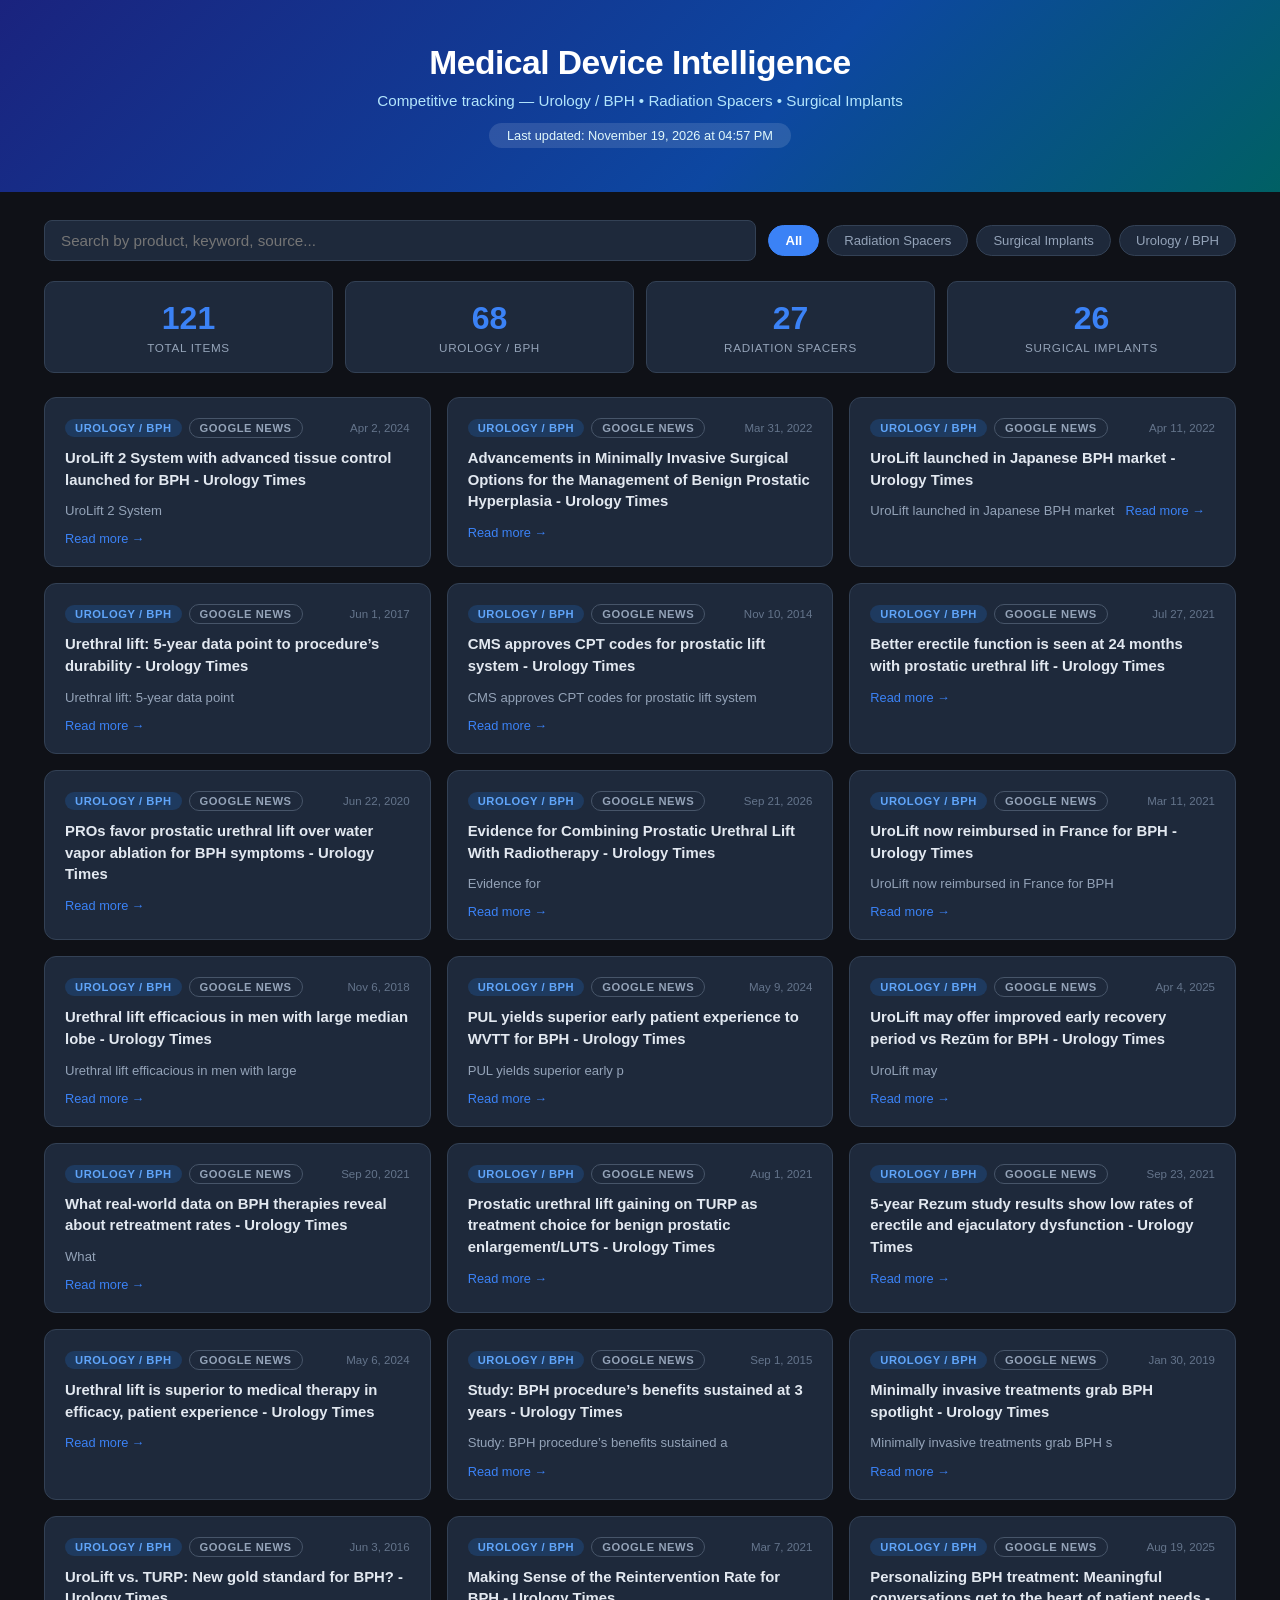
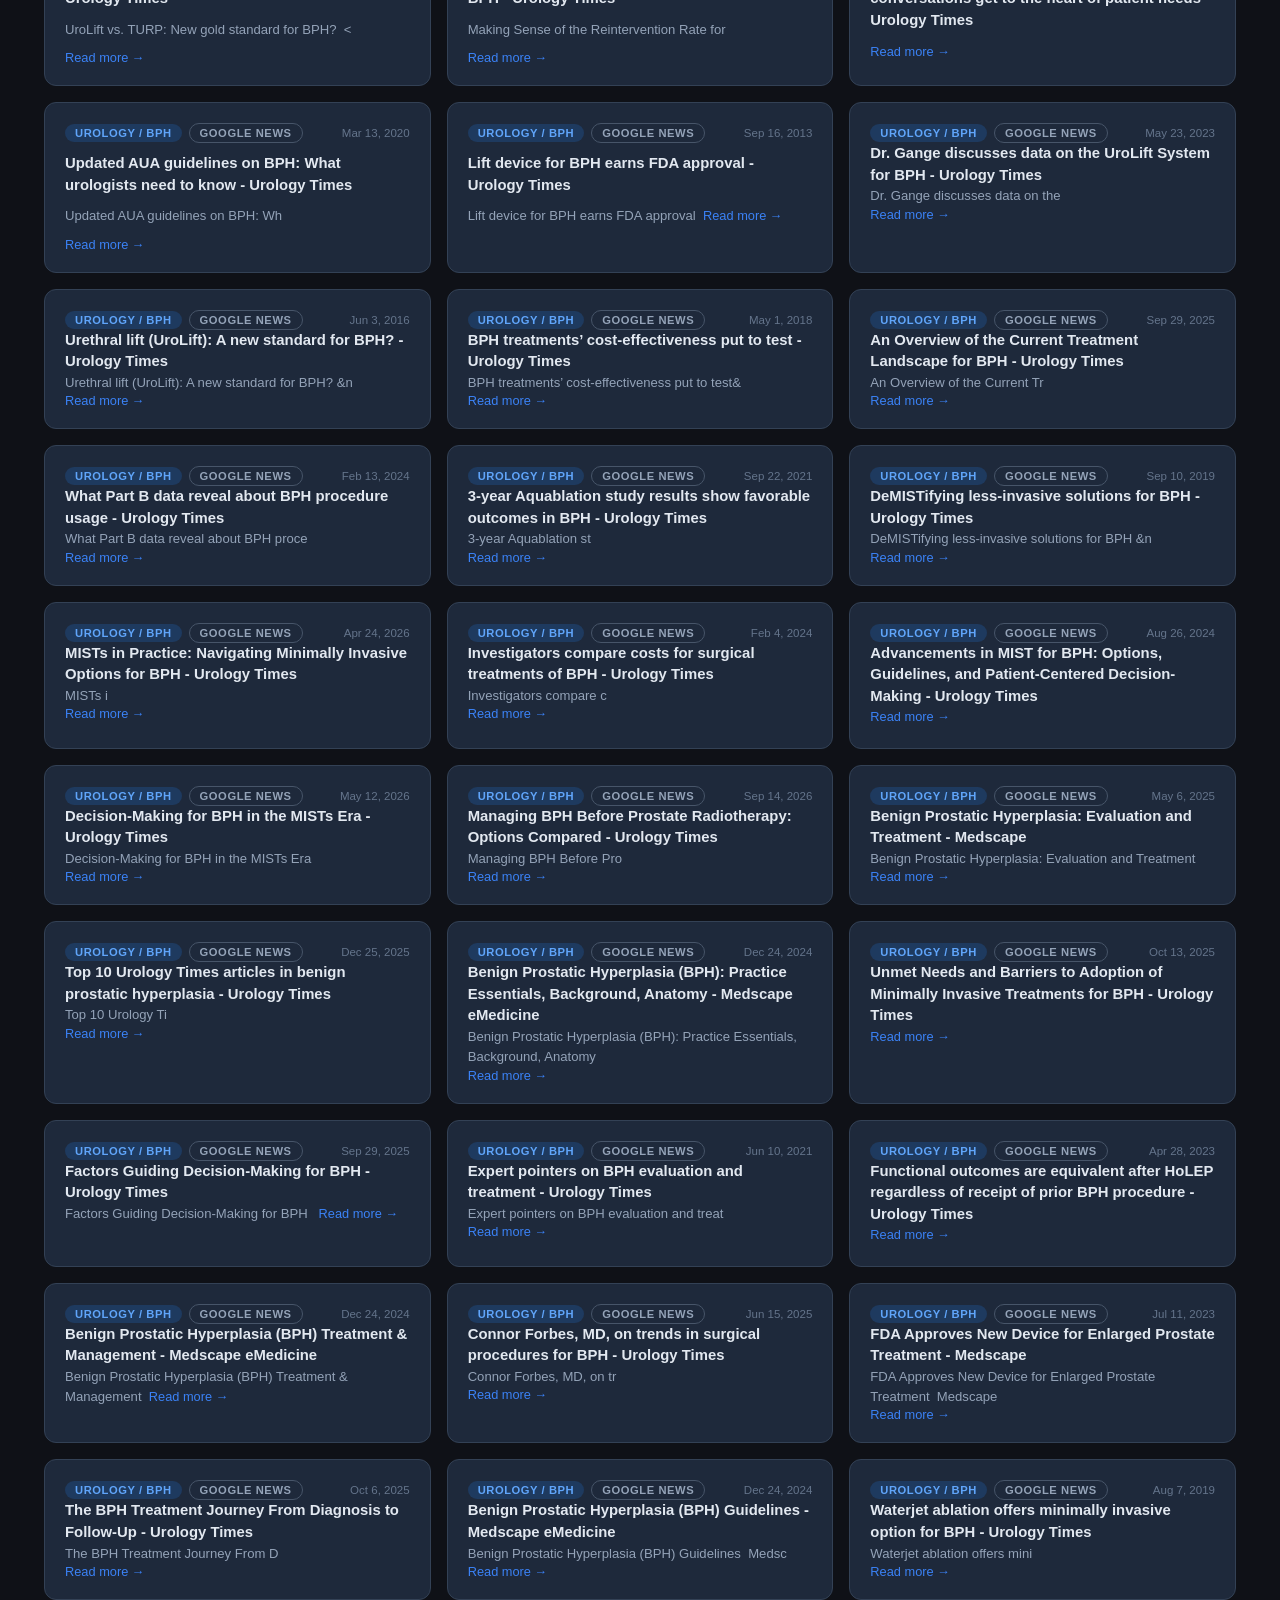
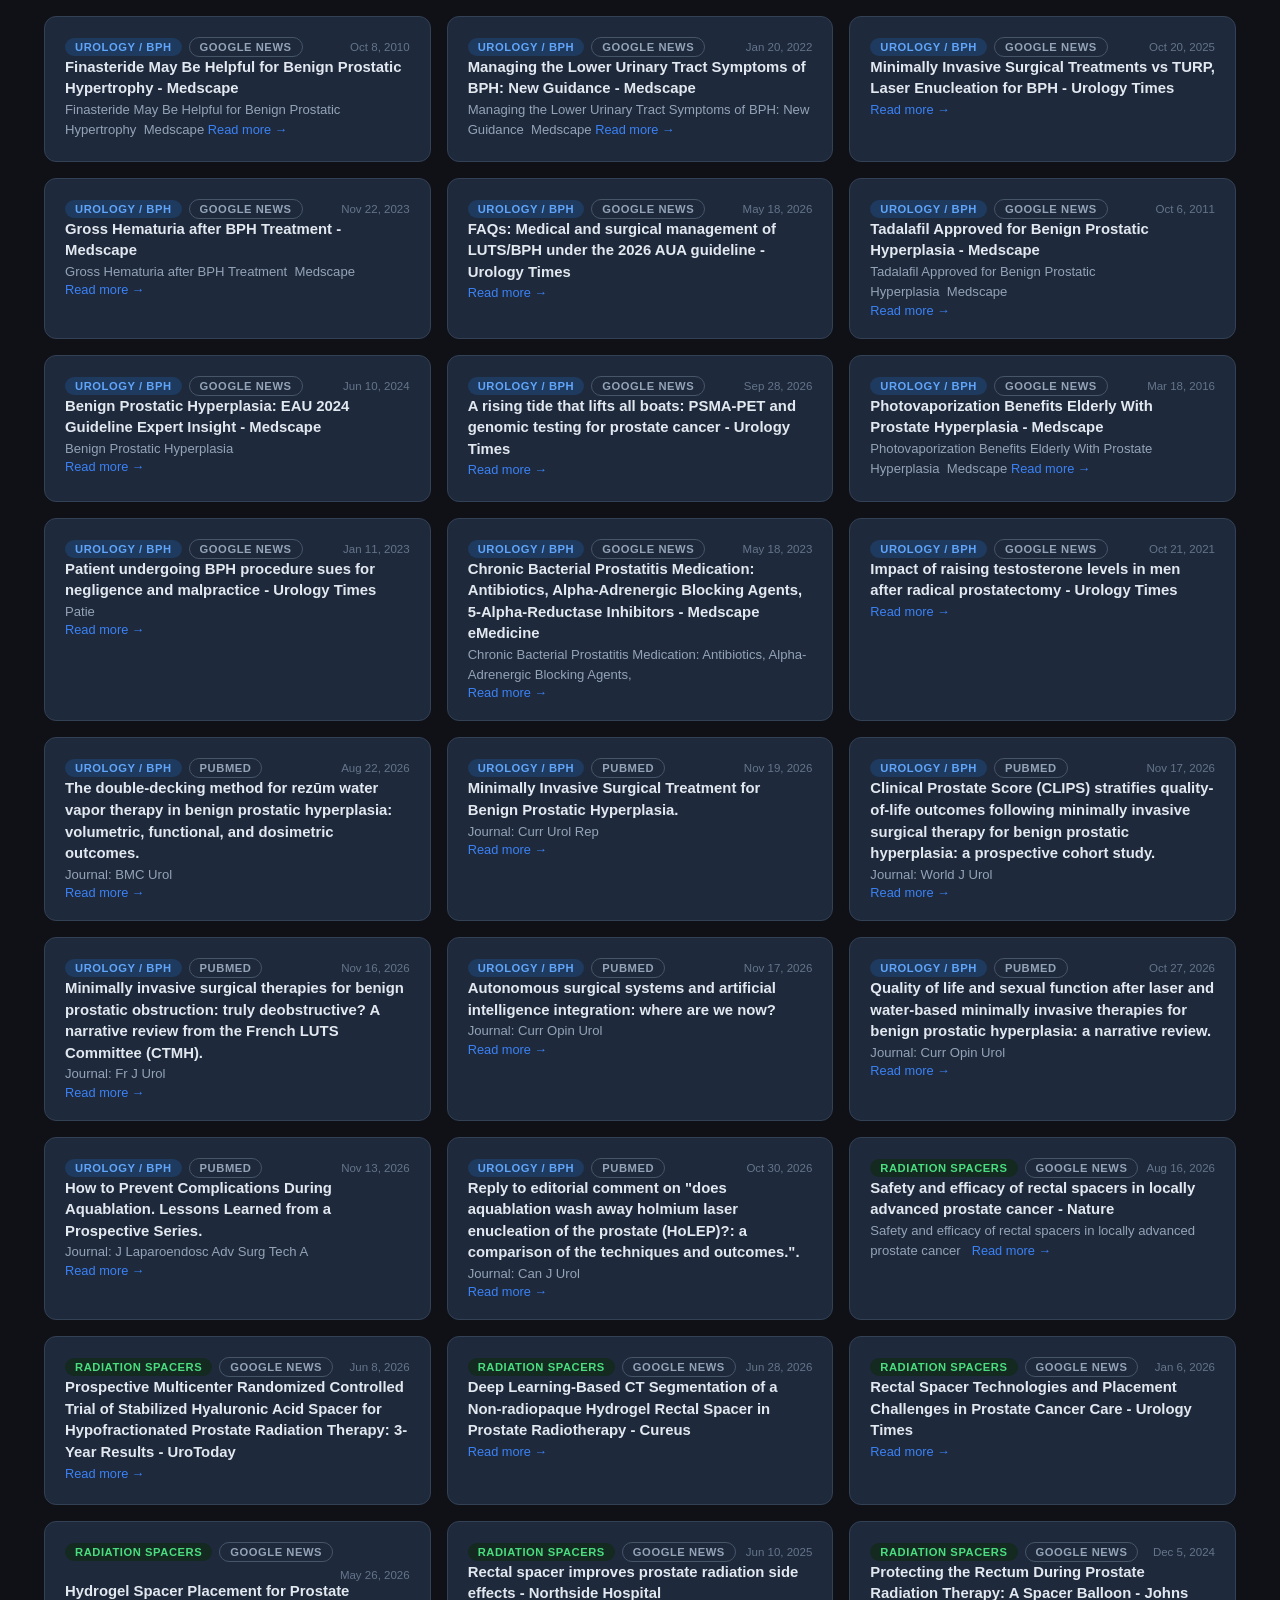
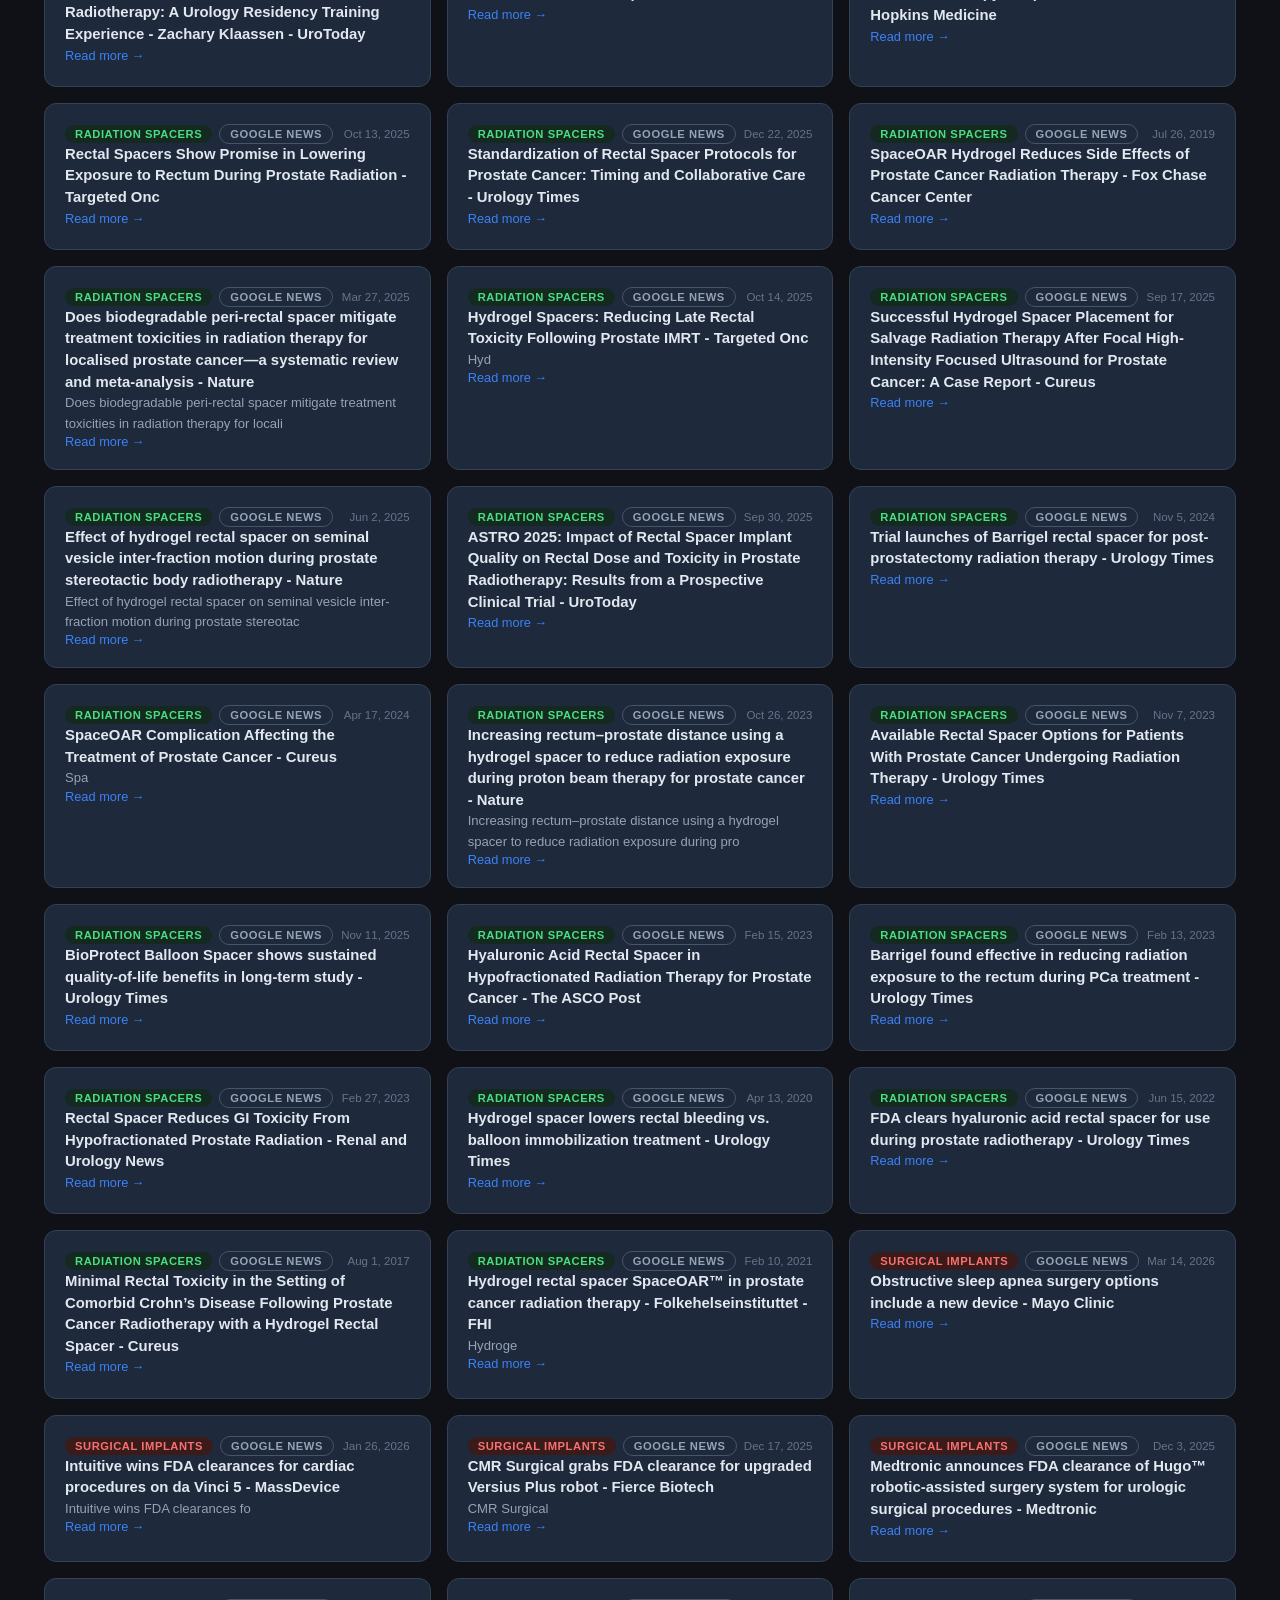
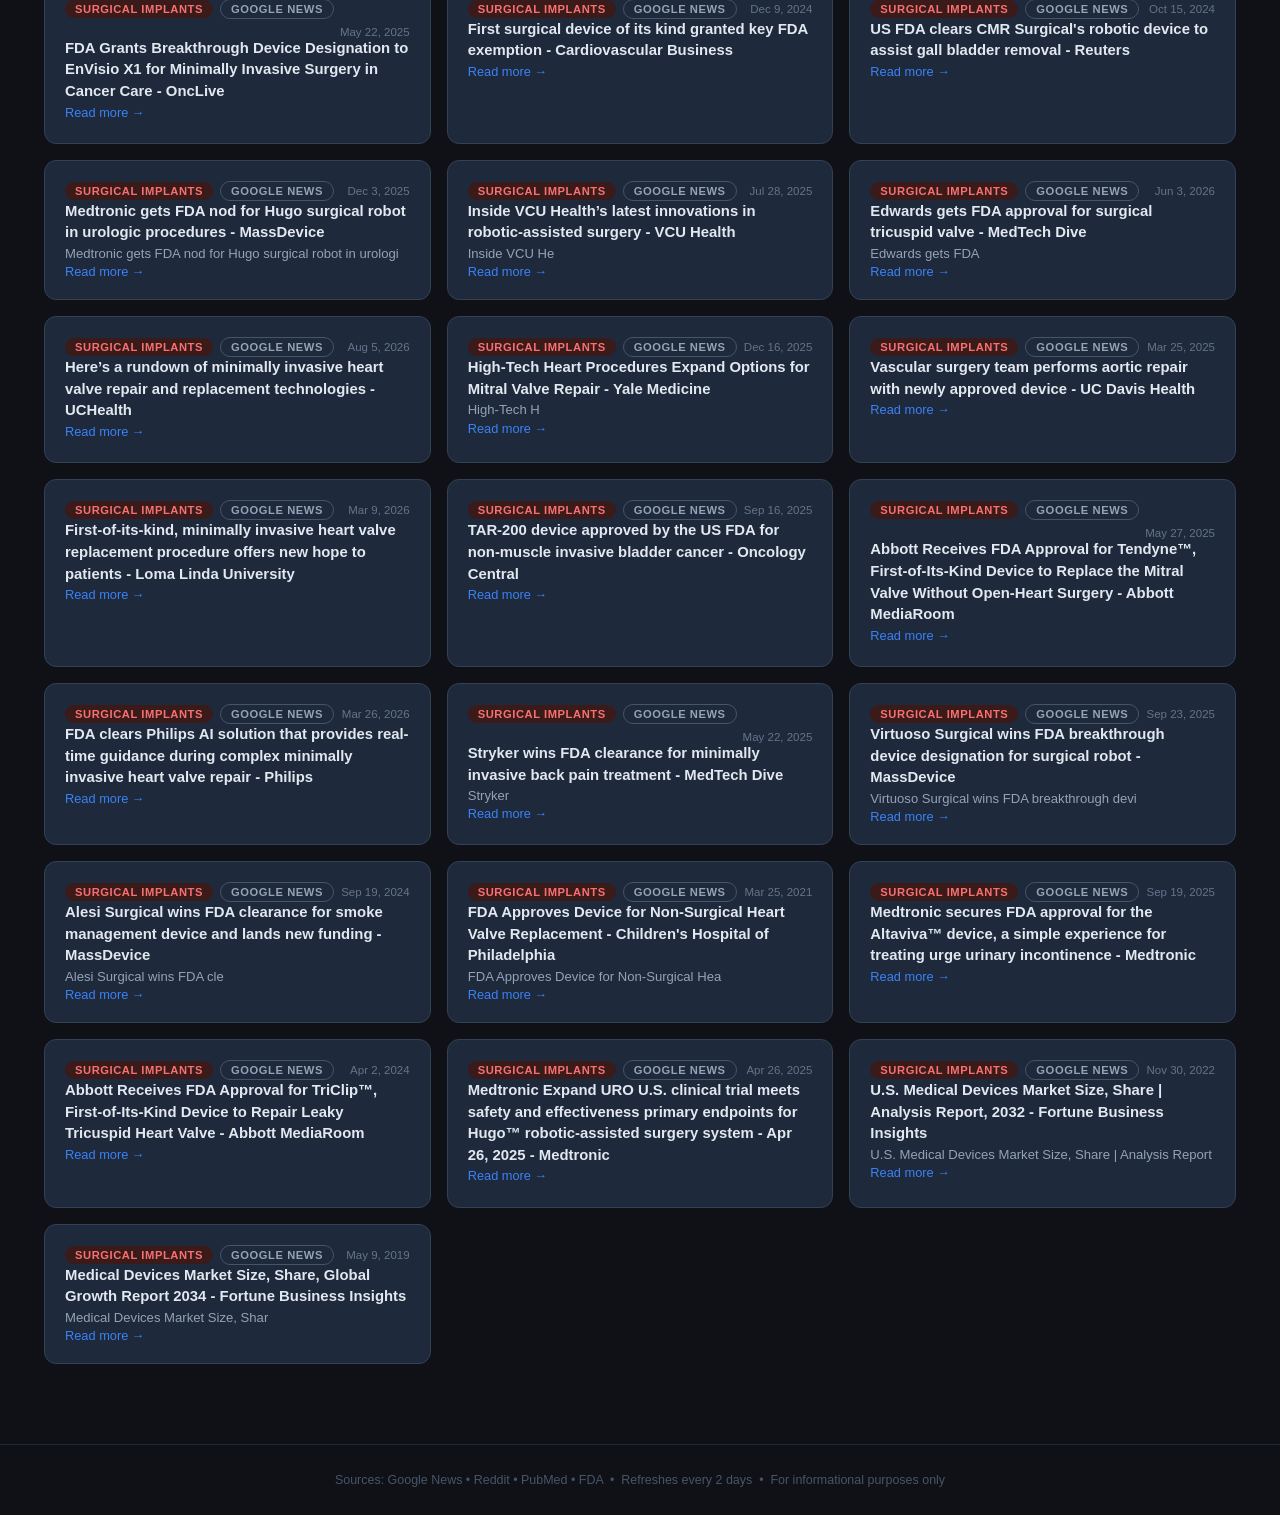
==== commit a02ff904: "chore: refresh medical device data 2026-11-19" ====
--- a/index.html
+++ b/index.html
@@ -54,7 +54,7 @@
 <header>
   <h1>Medical Device Intelligence</h1>
   <p>Competitive tracking &mdash; Urology / BPH &bull; Radiation Spacers &bull; Surgical Implants</p>
-  <span class="updated">Last updated: November 17, 2026 at 05:14 PM</span>
+  <span class="updated">Last updated: November 19, 2026 at 04:57 PM</span>
 </header>
 
 <div class="controls">
@@ -74,7 +74,7 @@
 </footer>
 
 <script>
-const DATA = [{"title": "UroLift 2 System with advanced tissue control launched for BPH - Urology Times", "url": "https://news.google.com/rss/articles/[base64]?oc=5", "description": "<a href=\"https://news.google.com/rss/articles/[base64]?oc=5\" target=\"_blank\">UroLift 2 System", "date": "Tue, 02 Apr 2024 07:00:00 GMT", "source": "Google News", "category": "Urology / BPH"}, {"title": "Advancements in Minimally Invasive Surgical Options for the Management of Benign Prostatic Hyperplasia - Urology Times", "url": "https://news.google.com/rss/articles/[base64]?oc=5", "description": "<a href=\"https://news.google.com/rss/articles/[base64]", "date": "Thu, 31 Mar 2022 07:00:00 GMT", "source": "Google News", "category": "Urology / BPH"}, {"title": "UroLift launched in Japanese BPH market - Urology Times", "url": "https://news.google.com/rss/articles/CBMifkFVX3lxTE9jSnZrajlXMnN6QWhFZ09LUzFSWDhmVWplYklNZ0NoblVWRHhZVDJpbGxod3d5R1FHUDRuczVnSkFuWFZrOG16cUNWdnkwNFI5QWZ2bV8tQ284dzh6c0JlZThWYUpEU1VnYVFCNzlfRnllaF9ITnFUbFpuMUZGUQ?oc=5", "description": "<a href=\"https://news.google.com/rss/articles/CBMifkFVX3lxTE9jSnZrajlXMnN6QWhFZ09LUzFSWDhmVWplYklNZ0NoblVWRHhZVDJpbGxod3d5R1FHUDRuczVnSkFuWFZrOG16cUNWdnkwNFI5QWZ2bV8tQ284dzh6c0JlZThWYUpEU1VnYVFCNzlfRnllaF9ITnFUbFpuMUZGUQ?oc=5\" target=\"_blank\">UroLift launched in Japanese BPH market</a>&nbsp;&nbsp;<f", "date": "Mon, 11 Apr 2022 07:00:00 GMT", "source": "Google News", "category": "Urology / BPH"}, {"title": "Urethral lift: 5-year data point to procedure’s durability - Urology Times", "url": "https://news.google.com/rss/articles/CBMikAFBVV95cUxNcHFOVEVwOUI0R2RXU1ZDdWdyWmVQZkpJcG01Ylhjbk5nR1BzRnBKU3o3QkFDYlRHVXl0YUhXSGduVGJzRXJBanN6RjJmbzZWMzQ2STFGQUNqbmFFeTdBSTJrb0tNTmFtU01tRGItbG04VGZlZ3ZMRWN5VjB1M3JJZkx4eS1DMEVzN1NlM1R6QWE?oc=5", "description": "<a href=\"https://news.google.com/rss/articles/CBMikAFBVV95cUxNcHFOVEVwOUI0R2RXU1ZDdWdyWmVQZkpJcG01Ylhjbk5nR1BzRnBKU3o3QkFDYlRHVXl0YUhXSGduVGJzRXJBanN6RjJmbzZWMzQ2STFGQUNqbmFFeTdBSTJrb0tNTmFtU01tRGItbG04VGZlZ3ZMRWN5VjB1M3JJZkx4eS1DMEVzN1NlM1R6QWE?oc=5\" target=\"_blank\">Urethral lift: 5-year data point", "date": "Thu, 01 Jun 2017 07:00:00 GMT", "source": "Google News", "category": "Urology / BPH"}, {"title": "Urethral lift found safe, efficacious in real-world setting - Urology Times", "url": "https://news.google.com/rss/articles/[base64]?oc=5", "description": "<a href=\"https://news.google.com/rss/articles/[base64]?oc=5\" target=\"_blank\">Urethral lift found safe, ef", "date": "Mon, 12 Aug 2019 07:00:00 GMT", "source": "Google News", "category": "Urology / BPH"}, {"title": "CMS approves CPT codes for prostatic lift system - Urology Times", "url": "https://news.google.com/rss/articles/CBMihAFBVV95cUxNdzdrQ2NJRDlzYkZmazRLQXgxelZTaGd0ajZ1Rjd3WHduTkFHbW4wZEJBc1d6VTIwX0RtYXFXTmxCakI0dXpYbFJxMU9vSWZGRmxrbFVPcnZBRENkc2loYkxPcUloRUw1eU5JVk43Wkp5UFk1d3hGQ3QzUmhHelNQcFZ4Sjk?oc=5", "description": "<a href=\"https://news.google.com/rss/articles/CBMihAFBVV95cUxNdzdrQ2NJRDlzYkZmazRLQXgxelZTaGd0ajZ1Rjd3WHduTkFHbW4wZEJBc1d6VTIwX0RtYXFXTmxCakI0dXpYbFJxMU9vSWZGRmxrbFVPcnZBRENkc2loYkxPcUloRUw1eU5JVk43Wkp5UFk1d3hGQ3QzUmhHelNQcFZ4Sjk?oc=5\" target=\"_blank\">CMS approves CPT codes for prostatic lift system", "date": "Mon, 10 Nov 2014 08:00:00 GMT", "source": "Google News", "category": "Urology / BPH"}, {"title": "Better erectile function is seen at 24 months with prostatic urethral lift - Urology Times", "url": "https://news.google.com/rss/articles/[base64]?oc=5", "description": "<a href=\"https://news.google.com/rss/articles/[base64]?oc=5\" target=\"_bl", "date": "Tue, 27 Jul 2021 07:00:00 GMT", "source": "Google News", "category": "Urology / BPH"}, {"title": "PROs favor prostatic urethral lift over water vapor ablation for BPH symptoms - Urology Times", "url": "https://news.google.com/rss/articles/[base64]?oc=5", "description": "<a href=\"https://news.google.com/rss/articles/[base64]?oc=5\" targe", "date": "Mon, 22 Jun 2020 07:00:00 GMT", "source": "Google News", "category": "Urology / BPH"}, {"title": "Evidence for Combining Prostatic Urethral Lift With Radiotherapy - Urology Times", "url": "https://news.google.com/rss/articles/[base64]?oc=5", "description": "<a href=\"https://news.google.com/rss/articles/[base64]?oc=5\" target=\"_blank\">Evidence for", "date": "Mon, 21 Sep 2026 07:00:00 GMT", "source": "Google News", "category": "Urology / BPH"}, {"title": "UroLift now reimbursed in France for BPH - Urology Times", "url": "https://news.google.com/rss/articles/CBMif0FVX3lxTE41bTBkM21YUlkxTHQ2MGFPYkZRcVNjUjhITGh1S1JEX3lFVndoVlhneklwS0dCXzVtNzIwQUFfRVNJVkxjZjhLNVptekxyU1FaUXVFcmNBX09Bd3JUYXJlWTgwcTNrLW9odWdoN1F6VnJ6YThHaFlEOE94SG1YTTA?oc=5", "description": "<a href=\"https://news.google.com/rss/articles/CBMif0FVX3lxTE41bTBkM21YUlkxTHQ2MGFPYkZRcVNjUjhITGh1S1JEX3lFVndoVlhneklwS0dCXzVtNzIwQUFfRVNJVkxjZjhLNVptekxyU1FaUXVFcmNBX09Bd3JUYXJlWTgwcTNrLW9odWdoN1F6VnJ6YThHaFlEOE94SG1YTTA?oc=5\" target=\"_blank\">UroLift now reimbursed in France for BPH</a>&nbsp;&nbsp;", "date": "Thu, 11 Mar 2021 08:00:00 GMT", "source": "Google News", "category": "Urology / BPH"}, {"title": "Urethral lift efficacious in men with large median lobe - Urology Times", "url": "https://news.google.com/rss/articles/CBMiiAFBVV95cUxQaURBb0VjenBTbzIxNmoxbFF2Y3BmZ3VhMXYyaHJNRzBxR2NZTDlRcVZLTW5zVUdTYzRCYzZlZEZzaVdMX1hZNlRkYzVXUjQ0QkplSC1VSmFIT3owM0hCSjNqejY4RXdISC1zaFhTUWpuMHotMzVGVkRBYXNybDRFSWRnWEZWWHZp?oc=5", "description": "<a href=\"https://news.google.com/rss/articles/CBMiiAFBVV95cUxQaURBb0VjenBTbzIxNmoxbFF2Y3BmZ3VhMXYyaHJNRzBxR2NZTDlRcVZLTW5zVUdTYzRCYzZlZEZzaVdMX1hZNlRkYzVXUjQ0QkplSC1VSmFIT3owM0hCSjNqejY4RXdISC1zaFhTUWpuMHotMzVGVkRBYXNybDRFSWRnWEZWWHZp?oc=5\" target=\"_blank\">Urethral lift efficacious in men with large", "date": "Tue, 06 Nov 2018 08:00:00 GMT", "source": "Google News", "category": "Urology / BPH"}, {"title": "UroLift may offer improved early recovery period vs Rezūm for BPH - Urology Times", "url": "https://news.google.com/rss/articles/[base64]?oc=5", "description": "<a href=\"https://news.google.com/rss/articles/[base64]?oc=5\" target=\"_blank\">UroLift may", "date": "Fri, 04 Apr 2025 07:00:00 GMT", "source": "Google News", "category": "Urology / BPH"}, {"title": "Personalizing BPH treatment: Meaningful conversations get to the heart of patient needs - Urology Times", "url": "https://news.google.com/rss/articles/[base64]?oc=5", "description": "<a href=\"https://news.google.com/rss/articles/[base64]", "date": "Tue, 19 Aug 2025 07:00:00 GMT", "source": "Google News", "category": "Urology / BPH"}, {"title": "What real-world data on BPH therapies reveal about retreatment rates - Urology Times", "url": "https://news.google.com/rss/articles/[base64]?oc=5", "description": "<a href=\"https://news.google.com/rss/articles/[base64]?oc=5\" target=\"_blank\">What ", "date": "Mon, 20 Sep 2021 07:00:00 GMT", "source": "Google News", "category": "Urology / BPH"}, {"title": "Updated AUA guidelines on BPH: What urologists need to know - Urology Times", "url": "https://news.google.com/rss/articles/CBMijwFBVV95cUxPTnVTMnJ1MncxQnd4SmNtLVMzeHd0N3JoQVRvM3hqb2o2MDd4NUVmczFBVlRRcXpwYmpOc2VWTjNLSS1aSDhxdmF5cEVVbDBLaUJacGVHTFZ3MGQ1Y0JQWVFTWVpwODZnaFBnTTM4dmFRNjFVOUVqdGJSTXZTeE1HZnJCZzMwSlpGSUNMRmgwSQ?oc=5", "description": "<a href=\"https://news.google.com/rss/articles/CBMijwFBVV95cUxPTnVTMnJ1MncxQnd4SmNtLVMzeHd0N3JoQVRvM3hqb2o2MDd4NUVmczFBVlRRcXpwYmpOc2VWTjNLSS1aSDhxdmF5cEVVbDBLaUJacGVHTFZ3MGQ1Y0JQWVFTWVpwODZnaFBnTTM4dmFRNjFVOUVqdGJSTXZTeE1HZnJCZzMwSlpGSUNMRmgwSQ?oc=5\" target=\"_blank\">Updated AUA guidelines on BPH: Wh", "date": "Fri, 13 Mar 2020 07:00:00 GMT", "source": "Google News", "category": "Urology / BPH"}, {"title": "Prostatic urethral lift gaining on TURP as treatment choice for benign prostatic enlargement/LUTS - Urology Times", "url": "https://news.google.com/rss/articles/[base64]?oc=5", "description": "<a href=\"https://news.google.com/rss/articles/[base64]", "date": "Sun, 01 Aug 2021 07:00:00 GMT", "source": "Google News", "category": "Urology / BPH"}, {"title": "5-year Rezum study results show low rates of erectile and ejaculatory dysfunction - Urology Times", "url": "https://news.google.com/rss/articles/[base64]?oc=5", "description": "<a href=\"https://news.google.com/rss/articles/[base64]?oc=", "date": "Thu, 23 Sep 2021 07:00:00 GMT", "source": "Google News", "category": "Urology / BPH"}, {"title": "Urethral lift is superior to medical therapy in efficacy, patient experience - Urology Times", "url": "https://news.google.com/rss/articles/[base64]?oc=5", "description": "<a href=\"https://news.google.com/rss/articles/[base64]?oc=5\" target=\"", "date": "Mon, 06 May 2024 07:00:00 GMT", "source": "Google News", "category": "Urology / BPH"}, {"title": "Study: BPH procedure’s benefits sustained at 3 years - Urology Times", "url": "https://news.google.com/rss/articles/CBMiiAFBVV95cUxORWR3WFhJMmZ4TTQ3ci1YSHhaanVfdVRYVjU2VEJhSmpCc2ZHOWw5R0htZXBHMUNHLTB4cXdzOW82XzJ2a0RpajE1c19oWXVja2FJOGpoNGpzYURWQWd4M21oQzlINXRXQXdvLWtMZDBpM3hnUldwYVpGQjNkWDdJRFpaSnlvdi1k?oc=5", "description": "<a href=\"https://news.google.com/rss/articles/CBMiiAFBVV95cUxORWR3WFhJMmZ4TTQ3ci1YSHhaanVfdVRYVjU2VEJhSmpCc2ZHOWw5R0htZXBHMUNHLTB4cXdzOW82XzJ2a0RpajE1c19oWXVja2FJOGpoNGpzYURWQWd4M21oQzlINXRXQXdvLWtMZDBpM3hnUldwYVpGQjNkWDdJRFpaSnlvdi1k?oc=5\" target=\"_blank\">Study: BPH procedure’s benefits sustained a", "date": "Tue, 01 Sep 2015 07:00:00 GMT", "source": "Google News", "category": "Urology / BPH"}, {"title": "Minimally invasive treatments grab BPH spotlight - Urology Times", "url": "https://news.google.com/rss/articles/CBMiigFBVV95cUxPdHZZRXNnR0IxZGpFTHNXTmtMUF9tdTlPeTI0ZmlfekNFZHBVZzJ0TmNTODRsR2xBbGI4RlhfN2FxMWNuSFVsQUd2WG5IbjlTdnlsczE4alJNRHpfb2NsT3VlN3UzQ01BOVZ0b0NMbEFuSmpZRFdJMWs1MWhMX3g3S0xjUnZVbU1NaWc?oc=5", "description": "<a href=\"https://news.google.com/rss/articles/CBMiigFBVV95cUxPdHZZRXNnR0IxZGpFTHNXTmtMUF9tdTlPeTI0ZmlfekNFZHBVZzJ0TmNTODRsR2xBbGI4RlhfN2FxMWNuSFVsQUd2WG5IbjlTdnlsczE4alJNRHpfb2NsT3VlN3UzQ01BOVZ0b0NMbEFuSmpZRFdJMWs1MWhMX3g3S0xjUnZVbU1NaWc?oc=5\" target=\"_blank\">Minimally invasive treatments grab BPH s", "date": "Wed, 30 Jan 2019 08:00:00 GMT", "source": "Google News", "category": "Urology / BPH"}, {"title": "UroLift vs. TURP: New gold standard for BPH? - Urology Times", "url": "https://news.google.com/rss/articles/CBMie0FVX3lxTE5rUHd5RG91bElzU3pkNWVpYjZxd0lIWElHTl9UaHJrbWJJNDhWSjR1elR5X1dsb2VDUXFRQ05TdzJFSzZnTG9VckREa3Zjdmh1TmJ1MFFhZzN3bmdwRWpoUGYxeGk4VVU2Z3ZyZjVHY2pQQmlPSXA5bmY3WQ?oc=5", "description": "<a href=\"https://news.google.com/rss/articles/CBMie0FVX3lxTE5rUHd5RG91bElzU3pkNWVpYjZxd0lIWElHTl9UaHJrbWJJNDhWSjR1elR5X1dsb2VDUXFRQ05TdzJFSzZnTG9VckREa3Zjdmh1TmJ1MFFhZzN3bmdwRWpoUGYxeGk4VVU2Z3ZyZjVHY2pQQmlPSXA5bmY3WQ?oc=5\" target=\"_blank\">UroLift vs. TURP: New gold standard for BPH?</a>&nbsp;&nbsp;<", "date": "Fri, 03 Jun 2016 07:00:00 GMT", "source": "Google News", "category": "Urology / BPH"}, {"title": "Making Sense of the Reintervention Rate for BPH - Urology Times", "url": "https://news.google.com/rss/articles/CBMiiAFBVV95cUxQRFAzQXY3OGFOblZ2dXJ0SlVwSWJiNC1MNjFUdzZ4R3k3RmFBenlaQnpIek9aaTVWY3JMNzFUZW1mRkN5amh1dTZNdjZnLVd0ejI3Z0FORmJQTGk3YTNqTEJBaFZSQ25taEtOZTZtTXRra1NEbXVpSWFGaFVmMzdiTGY3cGFuNEtW?oc=5", "description": "<a href=\"https://news.google.com/rss/articles/CBMiiAFBVV95cUxQRFAzQXY3OGFOblZ2dXJ0SlVwSWJiNC1MNjFUdzZ4R3k3RmFBenlaQnpIek9aaTVWY3JMNzFUZW1mRkN5amh1dTZNdjZnLVd0ejI3Z0FORmJQTGk3YTNqTEJBaFZSQ25taEtOZTZtTXRra1NEbXVpSWFGaFVmMzdiTGY3cGFuNEtW?oc=5\" target=\"_blank\">Making Sense of the Reintervention Rate for", "date": "Sun, 07 Mar 2021 08:00:00 GMT", "source": "Google News", "category": "Urology / BPH"}, {"title": "PUL yields superior early patient experience to WVTT for BPH - Urology Times", "url": "https://news.google.com/rss/articles/[base64]?oc=5", "description": "<a href=\"https://news.google.com/rss/articles/[base64]?oc=5\" target=\"_blank\">PUL yields superior early p", "date": "Thu, 09 May 2024 07:00:00 GMT", "source": "Google News", "category": "Urology / BPH"}, {"title": "Dr. Gange discusses data on the UroLift System for BPH - Urology Times", "url": "https://news.google.com/rss/articles/CBMikAFBVV95cUxOQzd5aWRqV2g5RVZ0OXJ5YW85TGlOUVF1SFRMLUhJTnBTQnlkTUNEZ0RHX2VTZ0p6NElCN0pPVjRlRE94WmRlQUdILVdhUVV0WnNuS3FPNHlfRGZzeWNRYURrVTRTMXc0SFJNRGRsYXpsMjluamcyWktPYkxKVzNRazNrOFNJRXNtMVpIVVU3V0M?oc=5", "description": "<a href=\"https://news.google.com/rss/articles/CBMikAFBVV95cUxOQzd5aWRqV2g5RVZ0OXJ5YW85TGlOUVF1SFRMLUhJTnBTQnlkTUNEZ0RHX2VTZ0p6NElCN0pPVjRlRE94WmRlQUdILVdhUVV0WnNuS3FPNHlfRGZzeWNRYURrVTRTMXc0SFJNRGRsYXpsMjluamcyWktPYkxKVzNRazNrOFNJRXNtMVpIVVU3V0M?oc=5\" target=\"_blank\">Dr. Gange discusses data on the ", "date": "Tue, 23 May 2023 07:00:00 GMT", "source": "Google News", "category": "Urology / BPH"}, {"title": "Lift device for BPH earns FDA approval - Urology Times", "url": "https://news.google.com/rss/articles/CBMid0FVX3lxTE1LTWpwYjE4UzhFdGdKNGwzaktkdmZ3MnI5cjhDS0ZMX0tjMnlJTFFNTFFKNkFlR0VnMUFsRjR1Vk0yVE9aRlJST2NFODdTZkRDa3FoRlhPaDAwMHVkanJKcWpEUzFfNXpRR0p3NUtTRWdGbGJ1Tk5R?oc=5", "description": "<a href=\"https://news.google.com/rss/articles/CBMid0FVX3lxTE1LTWpwYjE4UzhFdGdKNGwzaktkdmZ3MnI5cjhDS0ZMX0tjMnlJTFFNTFFKNkFlR0VnMUFsRjR1Vk0yVE9aRlJST2NFODdTZkRDa3FoRlhPaDAwMHVkanJKcWpEUzFfNXpRR0p3NUtTRWdGbGJ1Tk5R?oc=5\" target=\"_blank\">Lift device for BPH earns FDA approval</a>&nbsp;&nbsp;<font color=\"", "date": "Mon, 16 Sep 2013 07:00:00 GMT", "source": "Google News", "category": "Urology / BPH"}, {"title": "An Overview of the Current Treatment Landscape for BPH - Urology Times", "url": "https://news.google.com/rss/articles/[base64]?oc=5", "description": "<a href=\"https://news.google.com/rss/articles/[base64]?oc=5\" target=\"_blank\">An Overview of the Current Tr", "date": "Mon, 29 Sep 2025 07:00:00 GMT", "source": "Google News", "category": "Urology / BPH"}, {"title": "Urethral lift (UroLift): A new standard for BPH? - Urology Times", "url": "https://news.google.com/rss/articles/CBMifEFVX3lxTE03QS12T3FqMl9pR3Z1MHNMeU44dWg0blJGaVkxRkNheGM2Vjh2SW5EWmhMd2pjVWhyaUdoeTlPWlh4RnNlQmU5b3FOcFVHdFRhTzUwbWxsLXluWmlfY3NtdldMb296cVJfYVZZc3UyN094SzZFT19wakwzMW4?oc=5", "description": "<a href=\"https://news.google.com/rss/articles/CBMifEFVX3lxTE03QS12T3FqMl9pR3Z1MHNMeU44dWg0blJGaVkxRkNheGM2Vjh2SW5EWmhMd2pjVWhyaUdoeTlPWlh4RnNlQmU5b3FOcFVHdFRhTzUwbWxsLXluWmlfY3NtdldMb296cVJfYVZZc3UyN094SzZFT19wakwzMW4?oc=5\" target=\"_blank\">Urethral lift (UroLift): A new standard for BPH?</a>&nbsp;&n", "date": "Fri, 03 Jun 2016 07:00:00 GMT", "source": "Google News", "category": "Urology / BPH"}, {"title": "3-year Aquablation study results show favorable outcomes in BPH - Urology Times", "url": "https://news.google.com/rss/articles/[base64]?oc=5", "description": "<a href=\"https://news.google.com/rss/articles/[base64]?oc=5\" target=\"_blank\">3-year Aquablation st", "date": "Wed, 22 Sep 2021 07:00:00 GMT", "source": "Google News", "category": "Urology / BPH"}, {"title": "BPH treatments’ cost-effectiveness put to test - Urology Times", "url": "https://news.google.com/rss/articles/CBMiggFBVV95cUxNTUc3ZmdjalhxbThtcWNIeHNFM0lacWhMcFB4OTRteDFRSHFpZTNjcHRfZm00a2RSVzkzcWpiTGZfWHBVakQxVHBtV2M5Y1M0REQ5WEU0UmZ4Vkl1OVQxTWZHZ3RpM2MyMmdjVVFtX1BtaHpiTXdLd095andkblZjTmpR?oc=5", "description": "<a href=\"https://news.google.com/rss/articles/CBMiggFBVV95cUxNTUc3ZmdjalhxbThtcWNIeHNFM0lacWhMcFB4OTRteDFRSHFpZTNjcHRfZm00a2RSVzkzcWpiTGZfWHBVakQxVHBtV2M5Y1M0REQ5WEU0UmZ4Vkl1OVQxTWZHZ3RpM2MyMmdjVVFtX1BtaHpiTXdLd095andkblZjTmpR?oc=5\" target=\"_blank\">BPH treatments’ cost-effectiveness put to test</a>&", "date": "Tue, 01 May 2018 07:00:00 GMT", "source": "Google News", "category": "Urology / BPH"}, {"title": "Prostatic urethral lift (UroLift) placement under topical anesthesia - Urology Times", "url": "https://news.google.com/rss/articles/[base64]?oc=5", "description": "<a href=\"https://news.google.com/rss/articles/[base64]?oc=5\" target=\"_blank\">Prostati", "date": "Fri, 12 Jun 2020 23:32:21 GMT", "source": "Google News", "category": "Urology / BPH"}, {"title": "What Part B data reveal about BPH procedure usage - Urology Times", "url": "https://news.google.com/rss/articles/CBMiiwFBVV95cUxQYlJFZEFPbHFTS3VVYk5VNHdmSWdYZ3FQTUM0c1FjekYwTHNlYXRfQ0MwSTlpRm9Yc0pvdG53YkNRWmdnWWpqZ0dqYTM1aWpKOUFvcFRabFY1S2NCTEZjNW9GWVF2RGFBSWVRT3puNDZLLUhhdU9mMDNBWFVQUDI2WW1CT1NQX1hOdFdJ?oc=5", "description": "<a href=\"https://news.google.com/rss/articles/CBMiiwFBVV95cUxQYlJFZEFPbHFTS3VVYk5VNHdmSWdYZ3FQTUM0c1FjekYwTHNlYXRfQ0MwSTlpRm9Yc0pvdG53YkNRWmdnWWpqZ0dqYTM1aWpKOUFvcFRabFY1S2NCTEZjNW9GWVF2RGFBSWVRT3puNDZLLUhhdU9mMDNBWFVQUDI2WW1CT1NQX1hOdFdJ?oc=5\" target=\"_blank\">What Part B data reveal about BPH proce", "date": "Tue, 13 Feb 2024 08:00:00 GMT", "source": "Google News", "category": "Urology / BPH"}, {"title": "DeMISTifying less-invasive solutions for BPH - Urology Times", "url": "https://news.google.com/rss/articles/CBMif0FVX3lxTE1DQXJ0RzNacXFUaTZoWmhLVzBmaXh2M1l0RmNlWXYzQ183VS1KUXhmaElJODNrblBkcm1pS201MnNwbHVlVGxyeWtNa1lyTG1zVUlvWHFGRDVJQk10RTZPaUhGUVF6Y1lDUlJ3bFd0Um9wS0xqWDRLSEtOQnZuQ1k?oc=5", "description": "<a href=\"https://news.google.com/rss/articles/CBMif0FVX3lxTE1DQXJ0RzNacXFUaTZoWmhLVzBmaXh2M1l0RmNlWXYzQ183VS1KUXhmaElJODNrblBkcm1pS201MnNwbHVlVGxyeWtNa1lyTG1zVUlvWHFGRDVJQk10RTZPaUhGUVF6Y1lDUlJ3bFd0Um9wS0xqWDRLSEtOQnZuQ1k?oc=5\" target=\"_blank\">DeMISTifying less-invasive solutions for BPH</a>&nbsp;&n", "date": "Tue, 10 Sep 2019 07:00:00 GMT", "source": "Google News", "category": "Urology / BPH"}, {"title": "Benign Prostatic Hyperplasia (BPH): Practice Essentials, Background, Anatomy - Medscape", "url": "https://news.google.com/rss/articles/CBMiZEFVX3lxTE1rWmM2UFVaTTh5VnVuVFZxemd2QnF6end4SjJSa0lCWFAyU0dpeVNtZjl2ZHZZY2poV2hzbW4xZV9ObXp0OXNBYUcya0MtMzlTdzhfUDVTRGk0cGw5TmpLNnVsTlg?oc=5", "description": "<a href=\"https://news.google.com/rss/articles/CBMiZEFVX3lxTE1rWmM2UFVaTTh5VnVuVFZxemd2QnF6end4SjJSa0lCWFAyU0dpeVNtZjl2ZHZZY2poV2hzbW4xZV9ObXp0OXNBYUcya0MtMzlTdzhfUDVTRGk0cGw5TmpLNnVsTlg?oc=5\" target=\"_blank\">Benign Prostatic Hyperplasia (BPH): Practice Essentials, Background, Anatomy</a>&nbsp;&nbsp;", "date": "Tue, 24 Dec 2024 08:00:00 GMT", "source": "Google News", "category": "Urology / BPH"}, {"title": "Investigators compare costs for surgical treatments of BPH - Urology Times", "url": "https://news.google.com/rss/articles/[base64]?oc=5", "description": "<a href=\"https://news.google.com/rss/articles/[base64]?oc=5\" target=\"_blank\">Investigators compare c", "date": "Sun, 04 Feb 2024 08:00:00 GMT", "source": "Google News", "category": "Urology / BPH"}, {"title": "Benign Prostatic Hyperplasia: Evaluation and Treatment - Medscape", "url": "https://news.google.com/rss/articles/CBMiekFVX3lxTE1tZ3lsN3FpOEJEM0tIYng1MEtRYUlrb1ZNQktab0FzUWI0T3ZaeHdWbWdmZktSeUNaV1BZenh4cnpYM3lzaXRObmZFYnpBOGxQQmpJOUFodW11VGNGNzBEcE53N2NDd1RpWnJQUnNzRFZER1k0bWxPZ293?oc=5", "description": "<a href=\"https://news.google.com/rss/articles/CBMiekFVX3lxTE1tZ3lsN3FpOEJEM0tIYng1MEtRYUlrb1ZNQktab0FzUWI0T3ZaeHdWbWdmZktSeUNaV1BZenh4cnpYM3lzaXRObmZFYnpBOGxQQmpJOUFodW11VGNGNzBEcE53N2NDd1RpWnJQUnNzRFZER1k0bWxPZ293?oc=5\" target=\"_blank\">Benign Prostatic Hyperplasia: Evaluation and Treatment</a>&nbsp", "date": "Tue, 06 May 2025 07:00:00 GMT", "source": "Google News", "category": "Urology / BPH"}, {"title": "Benign Prostatic Hyperplasia (BPH) Treatment & Management - Medscape", "url": "https://news.google.com/rss/articles/CBMiZkFVX3lxTE5VZFItVENCelZXQmx4WXhOdHQ4SnpTNlIxcXFpWkdoLVhVakkzYnpCWnhPazcyV2Y5aVVlTWNCby1QaUVrMjRQMnNxaWs3d3g5ZWpUMUtLSHVWc0JJSzd1U3JyOVo5Zw?oc=5", "description": "<a href=\"https://news.google.com/rss/articles/CBMiZkFVX3lxTE5VZFItVENCelZXQmx4WXhOdHQ4SnpTNlIxcXFpWkdoLVhVakkzYnpCWnhPazcyV2Y5aVVlTWNCby1QaUVrMjRQMnNxaWs3d3g5ZWpUMUtLSHVWc0JJSzd1U3JyOVo5Zw?oc=5\" target=\"_blank\">Benign Prostatic Hyperplasia (BPH) Treatment & Management</a>&nbsp;&nbsp;<font color=\"#6f", "date": "Tue, 24 Dec 2024 08:00:00 GMT", "source": "Google News", "category": "Urology / BPH"}, {"title": "Advancements in MIST for BPH: Options, Guidelines, and Patient-Centered Decision-Making - Urology Times", "url": "https://news.google.com/rss/articles/[base64]?oc=5", "description": "<a href=\"https://news.google.com/rss/articles/[base64]", "date": "Mon, 26 Aug 2024 07:00:00 GMT", "source": "Google News", "category": "Urology / BPH"}, {"title": "MISTs in Practice: Navigating Minimally Invasive Options for BPH - Urology Times", "url": "https://news.google.com/rss/articles/[base64]?oc=5", "description": "<a href=\"https://news.google.com/rss/articles/[base64]?oc=5\" target=\"_blank\">MISTs i", "date": "Fri, 24 Apr 2026 07:00:00 GMT", "source": "Google News", "category": "Urology / BPH"}, {"title": "Decision-Making for BPH in the MISTs Era - Urology Times", "url": "https://news.google.com/rss/articles/CBMif0FVX3lxTE83UWtRUW9XOThQNDliSXRsVjdpQkptSlNKYk14NTRoemI2TDg2cmI4RWRMSVNIak9Uc3RWcVZnUC12MlByYW9sNnFxZDRBeW81bzlTSWN3czBBVE5pdjF2LVh0NHpWZW1pd09JbG10by1LUjE3Nmh5aHlFTVlRWHc?oc=5", "description": "<a href=\"https://news.google.com/rss/articles/CBMif0FVX3lxTE83UWtRUW9XOThQNDliSXRsVjdpQkptSlNKYk14NTRoemI2TDg2cmI4RWRMSVNIak9Uc3RWcVZnUC12MlByYW9sNnFxZDRBeW81bzlTSWN3czBBVE5pdjF2LVh0NHpWZW1pd09JbG10by1LUjE3Nmh5aHlFTVlRWHc?oc=5\" target=\"_blank\">Decision-Making for BPH in the MISTs Era</a>&nbsp;&nbsp;", "date": "Tue, 12 May 2026 07:00:00 GMT", "source": "Google News", "category": "Urology / BPH"}, {"title": "Managing BPH Before Prostate Radiotherapy: Options Compared - Urology Times", "url": "https://news.google.com/rss/articles/[base64]?oc=5", "description": "<a href=\"https://news.google.com/rss/articles/[base64]?oc=5\" target=\"_blank\">Managing BPH Before Pro", "date": "Mon, 14 Sep 2026 07:00:00 GMT", "source": "Google News", "category": "Urology / BPH"}, {"title": "Top 10 Urology Times articles in benign prostatic hyperplasia - Urology Times", "url": "https://news.google.com/rss/articles/[base64]?oc=5", "description": "<a href=\"https://news.google.com/rss/articles/[base64]?oc=5\" target=\"_blank\">Top 10 Urology Ti", "date": "Thu, 25 Dec 2025 08:00:00 GMT", "source": "Google News", "category": "Urology / BPH"}, {"title": "Expert pointers on BPH evaluation and treatment - Urology Times", "url": "https://news.google.com/rss/articles/CBMiiAFBVV95cUxQemdpV2tJMlRYRDZNbTlGMHNsUHVlZG12T3ZGTUJwS2tURXRWMHc4Y0hPVTlDUDdRYUFFQ1hjMy1QTXlWTUxPOTFMV0JPQVFvSENhdWwtTnllRC1IR01WajhKcGZfREQ4Skl4a19mNDk2TnJFQy0zaTh5RVF4RHVEWHNRdXhwMlRM?oc=5", "description": "<a href=\"https://news.google.com/rss/articles/CBMiiAFBVV95cUxQemdpV2tJMlRYRDZNbTlGMHNsUHVlZG12T3ZGTUJwS2tURXRWMHc4Y0hPVTlDUDdRYUFFQ1hjMy1QTXlWTUxPOTFMV0JPQVFvSENhdWwtTnllRC1IR01WajhKcGZfREQ4Skl4a19mNDk2TnJFQy0zaTh5RVF4RHVEWHNRdXhwMlRM?oc=5\" target=\"_blank\">Expert pointers on BPH evaluation and treat", "date": "Thu, 10 Jun 2021 07:00:00 GMT", "source": "Google News", "category": "Urology / BPH"}, {"title": "Unmet Needs and Barriers to Adoption of Minimally Invasive Treatments for BPH - Urology Times", "url": "https://news.google.com/rss/articles/[base64]?oc=5", "description": "<a href=\"https://news.google.com/rss/articles/[base64]?oc=5\" targe", "date": "Mon, 13 Oct 2025 07:00:00 GMT", "source": "Google News", "category": "Urology / BPH"}, {"title": "FDA Approves New Device for Enlarged Prostate Treatment - Medscape", "url": "https://news.google.com/rss/articles/CBMiVkFVX3lxTE84TmdkcHQ5ZURhT2dzamZIVlBVX3p5R2dLRkV5M19BWEstUmNMbVJ4Unc5aEZ2R2hsZVFTOTJydEd5dTBSNkhaU3dNeFlHNWRDY1lLMkNR?oc=5", "description": "<a href=\"https://news.google.com/rss/articles/CBMiVkFVX3lxTE84TmdkcHQ5ZURhT2dzamZIVlBVX3p5R2dLRkV5M19BWEstUmNMbVJ4Unc5aEZ2R2hsZVFTOTJydEd5dTBSNkhaU3dNeFlHNWRDY1lLMkNR?oc=5\" target=\"_blank\">FDA Approves New Device for Enlarged Prostate Treatment</a>&nbsp;&nbsp;<font color=\"#6f6f6f\">Medscape</font>", "date": "Tue, 11 Jul 2023 07:00:00 GMT", "source": "Google News", "category": "Urology / BPH"}, {"title": "Resective Surgery and Minimally Invasive Procedures For BPH - Urology Times", "url": "https://news.google.com/rss/articles/[base64]?oc=5", "description": "<a href=\"https://news.google.com/rss/articles/[base64]?oc=5\" target=\"_blank\">Resective Surgery and", "date": "Mon, 14 Apr 2025 07:00:00 GMT", "source": "Google News", "category": "Urology / BPH"}, {"title": "Factors Guiding Decision-Making for BPH - Urology Times", "url": "https://news.google.com/rss/articles/CBMifkFVX3lxTE94NlVLMDMzX2xnSmVzSzZkQk5kcXg4alpSclRkcUpKVXFlb3hJR2NtQWFEX1N3eVVXU1ZGQVN0a05RLW1BYWNQbVhGaWIzX0VFcEpvOTBTYXEzWFlaVFFlYVQxdG1FcWlUT0Q1Y3IzUVA1TUJtenUxRzYwRnFEUQ?oc=5", "description": "<a href=\"https://news.google.com/rss/articles/CBMifkFVX3lxTE94NlVLMDMzX2xnSmVzSzZkQk5kcXg4alpSclRkcUpKVXFlb3hJR2NtQWFEX1N3eVVXU1ZGQVN0a05RLW1BYWNQbVhGaWIzX0VFcEpvOTBTYXEzWFlaVFFlYVQxdG1FcWlUT0Q1Y3IzUVA1TUJtenUxRzYwRnFEUQ?oc=5\" target=\"_blank\">Factors Guiding Decision-Making for BPH</a>&nbsp;&nbsp;<f", "date": "Mon, 29 Sep 2025 07:00:00 GMT", "source": "Google News", "category": "Urology / BPH"}, {"title": "Benign Prostatic Hyperplasia (BPH) Guidelines - Medscape eMedicine", "url": "https://news.google.com/rss/articles/CBMiZ0FVX3lxTE55STVlcnFLeUg3d21VbUstOUwyYjVGaVdJMWVzcW5zWGFjVF91WElIcFUwY3pmU3U1OXVBY0pQZXFXOUJvdVVZUG9DUHZGZmlNc1Z3S253bl9YNFRPWHZ4Z3NfVXhzRjQ?oc=5", "description": "<a href=\"https://news.google.com/rss/articles/CBMiZ0FVX3lxTE55STVlcnFLeUg3d21VbUstOUwyYjVGaVdJMWVzcW5zWGFjVF91WElIcFUwY3pmU3U1OXVBY0pQZXFXOUJvdVVZUG9DUHZGZmlNc1Z3S253bl9YNFRPWHZ4Z3NfVXhzRjQ?oc=5\" target=\"_blank\">Benign Prostatic Hyperplasia (BPH) Guidelines</a>&nbsp;&nbsp;<font color=\"#6f6f6f\">Medsc", "date": "Tue, 24 Dec 2024 08:00:00 GMT", "source": "Google News", "category": "Urology / BPH"}, {"title": "A 'Cup of Tea' for the Prostate Improves Urine Flow - Medscape", "url": "https://news.google.com/rss/articles/CBMiVkFVX3lxTE1RaV82bUlnT2tUdE1nOVFsVE9hcWpETGtTell5Tmhabk5aY1h5cThDX3dTRmVNZFJmcFpOc0dzVG1CTms3cVFyTHZ4bzJKSl83aFZzMUVR?oc=5", "description": "<a href=\"https://news.google.com/rss/articles/CBMiVkFVX3lxTE1RaV82bUlnT2tUdE1nOVFsVE9hcWpETGtTell5Tmhabk5aY1h5cThDX3dTRmVNZFJmcFpOc0dzVG1CTms3cVFyTHZ4bzJKSl83aFZzMUVR?oc=5\" target=\"_blank\">A 'Cup of Tea' for the Prostate Improves Urine Flow</a>&nbsp;&nbsp;<font color=\"#6f6f6f\">Medscape</font>", "date": "Thu, 24 Feb 2022 08:00:00 GMT", "source": "Google News", "category": "Urology / BPH"}, {"title": "The BPH Treatment Journey From Diagnosis to Follow-Up - Urology Times", "url": "https://news.google.com/rss/articles/CBMikAFBVV95cUxPVWhhNUtUalAySEt0ejdHcjk2Umx5SGNBajNXWThTbDNQTF9JTUdtdlZ5SDVKWnpNbzVvOGFNdUlDS0M5YTJoSm93a0lQdm5ZZkhJRkZoREJLaEkzTUYtS1p5Qlo4enVlUjFmTm52VkNNM3FGYnQ0OHlfNTVIWVJza1ZUYzd6NUs1aV9wNlQwVC0?oc=5", "description": "<a href=\"https://news.google.com/rss/articles/CBMikAFBVV95cUxPVWhhNUtUalAySEt0ejdHcjk2Umx5SGNBajNXWThTbDNQTF9JTUdtdlZ5SDVKWnpNbzVvOGFNdUlDS0M5YTJoSm93a0lQdm5ZZkhJRkZoREJLaEkzTUYtS1p5Qlo4enVlUjFmTm52VkNNM3FGYnQ0OHlfNTVIWVJza1ZUYzd6NUs1aV9wNlQwVC0?oc=5\" target=\"_blank\">The BPH Treatment Journey From D", "date": "Mon, 06 Oct 2025 07:00:00 GMT", "source": "Google News", "category": "Urology / BPH"}, {"title": "Waterjet ablation offers minimally invasive option for BPH - Urology Times", "url": "https://news.google.com/rss/articles/[base64]?oc=5", "description": "<a href=\"https://news.google.com/rss/articles/[base64]?oc=5\" target=\"_blank\">Waterjet ablation offers mini", "date": "Wed, 07 Aug 2019 07:00:00 GMT", "source": "Google News", "category": "Urology / BPH"}, {"title": "Gross Hematuria after BPH Treatment - Medscape", "url": "https://news.google.com/rss/articles/CBMiXkFVX3lxTFB0RGJrb3k4NjJWaGJwNElia3hpSHEwNENscS1CSmNqemVUeEhIY2VpUXZ0VmVxZU1UZ29pQWZhMDE1dlQ0d2xwUTFZdmc2NzZzQlBrbzVveURiTzRUR2c?oc=5", "description": "<a href=\"https://news.google.com/rss/articles/CBMiXkFVX3lxTFB0RGJrb3k4NjJWaGJwNElia3hpSHEwNENscS1CSmNqemVUeEhIY2VpUXZ0VmVxZU1UZ29pQWZhMDE1dlQ0d2xwUTFZdmc2NzZzQlBrbzVveURiTzRUR2c?oc=5\" target=\"_blank\">Gross Hematuria after BPH Treatment</a>&nbsp;&nbsp;<font color=\"#6f6f6f\">Medscape</font>", "date": "Wed, 22 Nov 2023 08:00:00 GMT", "source": "Google News", "category": "Urology / BPH"}, {"title": "Managing the Lower Urinary Tract Symptoms of BPH: New Guidance - Medscape", "url": "https://news.google.com/rss/articles/CBMiVkFVX3lxTE0wM0x6dDI3a2VrR0xLZ1NYOEctTVZyMExEcnM2ZzU3UHRrdWlnenVwUWpLRmNyME8tMVE4SUI2N1hiS0d3cDhZUTAwQUtmM2RkcnRrYjB3?oc=5", "description": "<a href=\"https://news.google.com/rss/articles/CBMiVkFVX3lxTE0wM0x6dDI3a2VrR0xLZ1NYOEctTVZyMExEcnM2ZzU3UHRrdWlnenVwUWpLRmNyME8tMVE4SUI2N1hiS0d3cDhZUTAwQUtmM2RkcnRrYjB3?oc=5\" target=\"_blank\">Managing the Lower Urinary Tract Symptoms of BPH: New Guidance</a>&nbsp;&nbsp;<font color=\"#6f6f6f\">Medscape</f", "date": "Thu, 20 Jan 2022 08:00:00 GMT", "source": "Google News", "category": "Urology / BPH"}, {"title": "Dr. Gill discusses clinical impact of the new wave of BPH treatments - Urology Times", "url": "https://news.google.com/rss/articles/[base64]?oc=5", "description": "<a href=\"https://news.google.com/rss/articles/[base64]?oc=5\" target=\"_blank\">Dr. Gil", "date": "Sun, 23 Oct 2022 07:00:00 GMT", "source": "Google News", "category": "Urology / BPH"}, {"title": "Finasteride May Be Helpful for Benign Prostatic Hypertrophy - Medscape", "url": "https://news.google.com/rss/articles/CBMiVkFVX3lxTE9kS2R0ZnVNT0swbWRmR01reXU1Njh0Z3daQTA5UTVnczZCMHBNdUo2N250ZXFkTDBZSnBPc0lIMWFaNzRJR3p4S01uOVJMOElKMHdEWUdn?oc=5", "description": "<a href=\"https://news.google.com/rss/articles/CBMiVkFVX3lxTE9kS2R0ZnVNT0swbWRmR01reXU1Njh0Z3daQTA5UTVnczZCMHBNdUo2N250ZXFkTDBZSnBPc0lIMWFaNzRJR3p4S01uOVJMOElKMHdEWUdn?oc=5\" target=\"_blank\">Finasteride May Be Helpful for Benign Prostatic Hypertrophy</a>&nbsp;&nbsp;<font color=\"#6f6f6f\">Medscape</font", "date": "Fri, 08 Oct 2010 07:00:00 GMT", "source": "Google News", "category": "Urology / BPH"}, {"title": "Benign Prostatic Hyperplasia: EAU 2024 Guideline Expert Insight - Medscape", "url": "https://news.google.com/rss/articles/[base64]?oc=5", "description": "<a href=\"https://news.google.com/rss/articles/[base64]?oc=5\" target=\"_blank\">Benign Prostatic Hyperplasia", "date": "Mon, 10 Jun 2024 07:00:00 GMT", "source": "Google News", "category": "Urology / BPH"}, {"title": "Minimally Invasive Surgical Treatments vs TURP, Laser Enucleation for BPH - Urology Times", "url": "https://news.google.com/rss/articles/[base64]?oc=5", "description": "<a href=\"https://news.google.com/rss/articles/[base64]?oc=5\" target=\"_blan", "date": "Mon, 20 Oct 2025 07:00:00 GMT", "source": "Google News", "category": "Urology / BPH"}, {"title": "Tadalafil Approved for Benign Prostatic Hyperplasia - Medscape", "url": "https://news.google.com/rss/articles/CBMiVkFVX3lxTFBtZG44a1o3blZYUXhmd3EzSVZ0bG42N1NVQWpkZXNHRV9pUmpLLWlTQy1UeHZsWm5WNXdyalN5N2plXzE0S2VPdGZEZGdEWXNDdldkdm13?oc=5", "description": "<a href=\"https://news.google.com/rss/articles/CBMiVkFVX3lxTFBtZG44a1o3blZYUXhmd3EzSVZ0bG42N1NVQWpkZXNHRV9pUmpLLWlTQy1UeHZsWm5WNXdyalN5N2plXzE0S2VPdGZEZGdEWXNDdldkdm13?oc=5\" target=\"_blank\">Tadalafil Approved for Benign Prostatic Hyperplasia</a>&nbsp;&nbsp;<font color=\"#6f6f6f\">Medscape</font>", "date": "Thu, 06 Oct 2011 07:00:00 GMT", "source": "Google News", "category": "Urology / BPH"}, {"title": "Dihydrotestosterone May Not Affect Prostate Growth But May Reduce BMD - Medscape", "url": "https://news.google.com/rss/articles/CBMiVkFVX3lxTE1oaTVGMU9hdEZQeGZTTGpHUkF3bmFoM0tERWJUdk9JRndlcEp3V2xSbHIyTndCYnhhR3I5bUZiY1NxR0VNMlR0TWN3ZEQ5MkJEaXlZeEVB?oc=5", "description": "<a href=\"https://news.google.com/rss/articles/CBMiVkFVX3lxTE1oaTVGMU9hdEZQeGZTTGpHUkF3bmFoM0tERWJUdk9JRndlcEp3V2xSbHIyTndCYnhhR3I5bUZiY1NxR0VNMlR0TWN3ZEQ5MkJEaXlZeEVB?oc=5\" target=\"_blank\">Dihydrotestosterone May Not Affect Prostate Growth But May Reduce BMD</a>&nbsp;&nbsp;<font color=\"#6f6f6f\">Meds", "date": "Tue, 16 Nov 2010 08:00:00 GMT", "source": "Google News", "category": "Urology / BPH"}, {"title": "Patient undergoing BPH procedure sues for negligence and malpractice - Urology Times", "url": "https://news.google.com/rss/articles/[base64]?oc=5", "description": "<a href=\"https://news.google.com/rss/articles/[base64]?oc=5\" target=\"_blank\">Patie", "date": "Wed, 11 Jan 2023 08:00:00 GMT", "source": "Google News", "category": "Urology / BPH"}, {"title": "Chronic Bacterial Prostatitis Medication: Antibiotics, Alpha-Adrenergic Blocking Agents, 5-Alpha-Reductase Inhibitors - Medscape", "url": "https://news.google.com/rss/articles/CBMiZ0FVX3lxTE50OEdsYzZKTW9nbndjUW05eWFGZWg1b0M2d0FmSlRkc3RfbnF1aWxhVXBUc3VDTHJtclhxR3lMazdmUW1FWldsbXhSUGVsVUhkd21yV01ZcnBNcTUwNFo3S2VLQ0MySjA?oc=5", "description": "<a href=\"https://news.google.com/rss/articles/CBMiZ0FVX3lxTE50OEdsYzZKTW9nbndjUW05eWFGZWg1b0M2d0FmSlRkc3RfbnF1aWxhVXBUc3VDTHJtclhxR3lMazdmUW1FWldsbXhSUGVsVUhkd21yV01ZcnBNcTUwNFo3S2VLQ0MySjA?oc=5\" target=\"_blank\">Chronic Bacterial Prostatitis Medication: Antibiotics, Alpha-Adrenergic Blocking Agents,", "date": "Thu, 18 May 2023 07:00:00 GMT", "source": "Google News", "category": "Urology / BPH"}, {"title": "Minimally invasive surgical therapies for benign prostatic obstruction: truly deobstructive? A narrative review from the French LUTS Committee (CTMH).", "url": "https://pubmed.ncbi.nlm.nih.gov/43039111/", "description": "Journal: Fr J Urol", "date": "2026 Nov 16", "source": "PubMed", "category": "Urology / BPH"}, {"title": "Autonomous surgical systems and artificial intelligence integration: where are we now?", "url": "https://pubmed.ncbi.nlm.nih.gov/43038270/", "description": "Journal: Curr Opin Urol", "date": "2026 Nov 17", "source": "PubMed", "category": "Urology / BPH"}, {"title": "Quality of life and sexual function after laser and water-based minimally invasive therapies for benign prostatic hyperplasia: a narrative review.", "url": "https://pubmed.ncbi.nlm.nih.gov/43023934/", "description": "Journal: Curr Opin Urol", "date": "2026 Oct 27", "source": "PubMed", "category": "Urology / BPH"}, {"title": "How to Prevent Complications During Aquablation. Lessons Learned from a Prospective Series.", "url": "https://pubmed.ncbi.nlm.nih.gov/43021673/", "description": "Journal: J Laparoendosc Adv Surg Tech A", "date": "2026 Nov 13", "source": "PubMed", "category": "Urology / BPH"}, {"title": "Reply to editorial comment on \"does aquablation wash away holmium laser enucleation of the prostate (HoLEP)?: a comparison of the techniques and outcomes.\".", "url": "https://pubmed.ncbi.nlm.nih.gov/43016019/", "description": "Journal: Can J Urol", "date": "2026 Oct 30", "source": "PubMed", "category": "Urology / BPH"}, {"title": "Comment on \"does aquablation wash away holmium laser enucleation of the prostate (HoLEP)?: a comparison of the techniques and outcomes\".", "url": "https://pubmed.ncbi.nlm.nih.gov/43016018/", "description": "Journal: Can J Urol", "date": "2026 Oct 30", "source": "PubMed", "category": "Urology / BPH"}, {"title": "Does Aquablation wash away holmium laser enucleation of the prostate (HoLEP)?: a comparison of the techniques and outcomes.", "url": "https://pubmed.ncbi.nlm.nih.gov/43016017/", "description": "Journal: Can J Urol", "date": "2026 Oct 30", "source": "PubMed", "category": "Urology / BPH"}, {"title": "Consensus Statements on Minimally Invasive Surgical Treatments for Male Lower Urinary Tract Symptoms Secondary to Benign Prostatic Enlargement and Obstruction.", "url": "https://pubmed.ncbi.nlm.nih.gov/42989561/", "description": "Journal: World J Mens Health", "date": "2026 Nov 2", "source": "PubMed", "category": "Urology / BPH"}, {"title": "Safety and efficacy of rectal spacers in locally advanced prostate cancer - Nature", "url": "https://news.google.com/rss/articles/CBMiX0FVX3lxTE9sckVtUDJnMkdvSU1WMldQMHp0aFk3c283V3VaTVFfaENjRXJ6YUF4MU5JRkI4MlNxMkxxSm9ickhIZHFFTndQSzRtZkwydWNJbkVYSGszcnBJYnExcEw4?oc=5", "description": "<a href=\"https://news.google.com/rss/articles/CBMiX0FVX3lxTE9sckVtUDJnMkdvSU1WMldQMHp0aFk3c283V3VaTVFfaENjRXJ6YUF4MU5JRkI4MlNxMkxxSm9ickhIZHFFTndQSzRtZkwydWNJbkVYSGszcnBJYnExcEw4?oc=5\" target=\"_blank\">Safety and efficacy of rectal spacers in locally advanced prostate cancer</a>&nbsp;&nbsp;<font colo", "date": "Sun, 16 Aug 2026 07:00:00 GMT", "source": "Google News", "category": "Radiation Spacers"}, {"title": "Prospective Multicenter Randomized Controlled Trial of Stabilized Hyaluronic Acid Spacer for Hypofractionated Prostate Radiation Therapy: 3-Year Results - UroToday", "url": "https://news.google.com/rss/articles/[base64]?oc=5", "description": "<a href=\"https://news.google.com/rss/articles/[base64]", "date": "Mon, 08 Jun 2026 07:00:00 GMT", "source": "Google News", "category": "Radiation Spacers"}, {"title": "Deep Learning-Based CT Segmentation of a Non-radiopaque Hydrogel Rectal Spacer in Prostate Radiotherapy - Cureus", "url": "https://news.google.com/rss/articles/[base64]?oc=5", "description": "<a href=\"https://news.google.com/rss/articles/[base64]", "date": "Sun, 28 Jun 2026 07:00:00 GMT", "source": "Google News", "category": "Radiation Spacers"}, {"title": "Rectal Spacer Technologies and Placement Challenges in Prostate Cancer Care - Urology Times", "url": "https://news.google.com/rss/articles/[base64]?oc=5", "description": "<a href=\"https://news.google.com/rss/articles/[base64]?oc=5\" target=\"", "date": "Tue, 06 Jan 2026 08:00:00 GMT", "source": "Google News", "category": "Radiation Spacers"}, {"title": "Hydrogel Spacer Placement for Prostate Radiotherapy: A Urology Residency Training Experience - Zachary Klaassen - UroToday", "url": "https://news.google.com/rss/articles/[base64]?oc=5", "description": "<a href=\"https://news.google.com/rss/articles/[base64]", "date": "Tue, 26 May 2026 07:00:00 GMT", "source": "Google News", "category": "Radiation Spacers"}, {"title": "Rectal spacer improves prostate radiation side effects - Northside Hospital", "url": "https://news.google.com/rss/articles/[base64]?oc=5", "description": "<a href=\"https://news.google.com/rss/articles/[base64]?oc=5\" ", "date": "Tue, 10 Jun 2025 07:00:00 GMT", "source": "Google News", "category": "Radiation Spacers"}, {"title": "Protecting the Rectum During Prostate Radiation Therapy: A Spacer Balloon - Johns Hopkins Medicine", "url": "https://news.google.com/rss/articles/[base64]?oc=5", "description": "<a href=\"https://news.google.com/rss/articles/[base64]", "date": "Thu, 05 Dec 2024 08:00:00 GMT", "source": "Google News", "category": "Radiation Spacers"}, {"title": "Rectal Spacers Show Promise in Lowering Exposure to Rectum During Prostate Radiation - Targeted Onc", "url": "https://news.google.com/rss/articles/[base64]?oc=5", "description": "<a href=\"https://news.google.com/rss/articles/[base64]?oc=5\" ", "date": "Mon, 13 Oct 2025 07:00:00 GMT", "source": "Google News", "category": "Radiation Spacers"}, {"title": "Standardization of Rectal Spacer Protocols for Prostate Cancer: Timing and Collaborative Care - Urology Times", "url": "https://news.google.com/rss/articles/[base64]?oc=5", "description": "<a href=\"https://news.google.com/rss/articles/[base64]", "date": "Mon, 22 Dec 2025 08:00:00 GMT", "source": "Google News", "category": "Radiation Spacers"}, {"title": "Reducing Rectal Toxicity Through Hyaluronic Acid Spacing Before Prostate Radiation - Michael Chao - UroToday", "url": "https://news.google.com/rss/articles/[base64]?oc=5", "description": "<a href=\"https://news.google.com/rss/articles/[base64]", "date": "Mon, 10 Aug 2026 07:00:00 GMT", "source": "Google News", "category": "Radiation Spacers"}, {"title": "Does biodegradable peri-rectal spacer mitigate treatment toxicities in radiation therapy for localised prostate cancer—a systematic review and meta-analysis - Nature", "url": "https://news.google.com/rss/articles/CBMiX0FVX3lxTE5JeXctbEJGM0FDWnM0TWtYN1c2c2VMTEFLUEZMLVRFQWVULXhRWjM4YWlOU1pyMEk0R3RCeU5MRG5lVjlSclNXbGhmbUFBMlF4THB2cDRvNlc2TGtVNEh3?oc=5", "description": "<a href=\"https://news.google.com/rss/articles/CBMiX0FVX3lxTE5JeXctbEJGM0FDWnM0TWtYN1c2c2VMTEFLUEZMLVRFQWVULXhRWjM4YWlOU1pyMEk0R3RCeU5MRG5lVjlSclNXbGhmbUFBMlF4THB2cDRvNlc2TGtVNEh3?oc=5\" target=\"_blank\">Does biodegradable peri-rectal spacer mitigate treatment toxicities in radiation therapy for locali", "date": "Thu, 27 Mar 2025 07:00:00 GMT", "source": "Google News", "category": "Radiation Spacers"}, {"title": "Hydrogel Spacers: Reducing Late Rectal Toxicity Following Prostate IMRT - Targeted Onc", "url": "https://news.google.com/rss/articles/[base64]?oc=5", "description": "<a href=\"https://news.google.com/rss/articles/[base64]?oc=5\" target=\"_blank\">Hyd", "date": "Tue, 14 Oct 2025 07:00:00 GMT", "source": "Google News", "category": "Radiation Spacers"}, {"title": "Successful Hydrogel Spacer Placement for Salvage Radiation Therapy After Focal High-Intensity Focused Ultrasound for Prostate Cancer: A Case Report - Cureus", "url": "https://news.google.com/rss/articles/[base64]?oc=5", "description": "<a href=\"https://news.google.com/rss/articles/[base64]", "date": "Wed, 17 Sep 2025 07:00:00 GMT", "source": "Google News", "category": "Radiation Spacers"}, {"title": "Effect of hydrogel rectal spacer on seminal vesicle inter-fraction motion during prostate stereotactic body radiotherapy - Nature", "url": "https://news.google.com/rss/articles/CBMiX0FVX3lxTFBTN2J5c1dBYjhxNGF0eklyQWNzWDRqNE9oalltaVZmTDdnaG9wYmQ2STBFWjdIaXZPc1JZLU1nUGVOMll2QktJV0pKZHB5cVEybk5NTmxGLTgzZ3lxbmlR?oc=5", "description": "<a href=\"https://news.google.com/rss/articles/CBMiX0FVX3lxTFBTN2J5c1dBYjhxNGF0eklyQWNzWDRqNE9oalltaVZmTDdnaG9wYmQ2STBFWjdIaXZPc1JZLU1nUGVOMll2QktJV0pKZHB5cVEybk5NTmxGLTgzZ3lxbmlR?oc=5\" target=\"_blank\">Effect of hydrogel rectal spacer on seminal vesicle inter-fraction motion during prostate stereotac", "date": "Mon, 02 Jun 2025 07:00:00 GMT", "source": "Google News", "category": "Radiation Spacers"}, {"title": "Trial launches of Barrigel rectal spacer for post-prostatectomy radiation therapy - Urology Times", "url": "https://news.google.com/rss/articles/[base64]?oc=5", "description": "<a href=\"https://news.google.com/rss/articles/[base64]?oc=", "date": "Tue, 05 Nov 2024 08:00:00 GMT", "source": "Google News", "category": "Radiation Spacers"}, {"title": "SpaceOAR Complication Affecting the Treatment of Prostate Cancer - Cureus", "url": "https://news.google.com/rss/articles/[base64]?oc=5", "description": "<a href=\"https://news.google.com/rss/articles/[base64]?oc=5\" target=\"_blank\">Spa", "date": "Wed, 17 Apr 2024 07:00:00 GMT", "source": "Google News", "category": "Radiation Spacers"}, {"title": "Increasing rectum–prostate distance using a hydrogel spacer to reduce radiation exposure during proton beam therapy for prostate cancer - Nature", "url": "https://news.google.com/rss/articles/CBMiX0FVX3lxTFBGX1pkOE13VVI4MkhycF9tQjNUbUIwNThTenRiOE5BQzl4eDJBSXpKNWw1bUhreVNxbmNQb2N0YS1xQllUekdmYjZxNTVvNTFudkZVNjZObmwxZUl5bDJn?oc=5", "description": "<a href=\"https://news.google.com/rss/articles/CBMiX0FVX3lxTFBGX1pkOE13VVI4MkhycF9tQjNUbUIwNThTenRiOE5BQzl4eDJBSXpKNWw1bUhreVNxbmNQb2N0YS1xQllUekdmYjZxNTVvNTFudkZVNjZObmwxZUl5bDJn?oc=5\" target=\"_blank\">Increasing rectum–prostate distance using a hydrogel spacer to reduce radiation exposure during pro", "date": "Thu, 26 Oct 2023 07:00:00 GMT", "source": "Google News", "category": "Radiation Spacers"}, {"title": "ASTRO 2025: Impact of Rectal Spacer Implant Quality on Rectal Dose and Toxicity in Prostate Radiotherapy: Results from a Prospective Clinical Trial - UroToday", "url": "https://news.google.com/rss/articles/[base64]?oc=5", "description": "<a href=\"https://news.google.com/rss/articles/[base64]", "date": "Tue, 30 Sep 2025 07:00:00 GMT", "source": "Google News", "category": "Radiation Spacers"}, {"title": "Available Rectal Spacer Options for Patients With Prostate Cancer Undergoing Radiation Therapy - Urology Times", "url": "https://news.google.com/rss/articles/[base64]?oc=5", "description": "<a href=\"https://news.google.com/rss/articles/[base64]", "date": "Tue, 07 Nov 2023 08:00:00 GMT", "source": "Google News", "category": "Radiation Spacers"}, {"title": "BioProtect Balloon Spacer shows sustained quality-of-life benefits in long-term study - Urology Times", "url": "https://news.google.com/rss/articles/[base64]?oc=5", "description": "<a href=\"https://news.google.com/rss/articles/[base64]", "date": "Tue, 11 Nov 2025 08:00:00 GMT", "source": "Google News", "category": "Radiation Spacers"}, {"title": "SpaceOAR Hydrogel Reduces Side Effects of Prostate Cancer Radiation Therapy - Fox Chase Cancer Center", "url": "https://news.google.com/rss/articles/[base64]?oc=5", "description": "<a href=\"https://news.google.com/rss/articles/[base64]", "date": "Fri, 26 Jul 2019 16:13:55 GMT", "source": "Google News", "category": "Radiation Spacers"}, {"title": "Next-Generation Hydrogel Spacer Launches in US Urology Market - Urology Times", "url": "https://news.google.com/rss/articles/[base64]?oc=5", "description": "<a href=\"https://news.google.com/rss/articles/[base64]?oc=5\" target=\"_blank\">Next-Generation H", "date": "Mon, 16 Nov 2020 08:00:00 GMT", "source": "Google News", "category": "Radiation Spacers"}, {"title": "Rectal Spacer Reduces GI Toxicity From Hypofractionated Prostate Radiation - Renal and Urology News", "url": "https://news.google.com/rss/articles/[base64]?oc=5", "description": "<a href=\"https://news.google.com/rss/articles/[base64]?oc", "date": "Mon, 27 Feb 2023 08:00:00 GMT", "source": "Google News", "category": "Radiation Spacers"}, {"title": "Hydrogel spacer lowers rectal bleeding vs. balloon immobilization treatment - Urology Times", "url": "https://news.google.com/rss/articles/[base64]?oc=5", "description": "<a href=\"https://news.google.com/rss/articles/[base64]?oc=5\" target=\"_bl", "date": "Mon, 13 Apr 2020 07:00:00 GMT", "source": "Google News", "category": "Radiation Spacers"}, {"title": "FDA clears hyaluronic acid rectal spacer for use during prostate radiotherapy - Urology Times", "url": "https://news.google.com/rss/articles/[base64]?oc=5", "description": "<a href=\"https://news.google.com/rss/articles/[base64]?oc=5\" targe", "date": "Wed, 15 Jun 2022 07:00:00 GMT", "source": "Google News", "category": "Radiation Spacers"}, {"title": "Minimal Rectal Toxicity in the Setting of Comorbid Crohn’s Disease Following Prostate Cancer Radiotherapy with a Hydrogel Rectal Spacer - Cureus", "url": "https://news.google.com/rss/articles/[base64]?oc=5", "description": "<a href=\"https://news.google.com/rss/articles/[base64]", "date": "Tue, 01 Aug 2017 07:00:00 GMT", "source": "Google News", "category": "Radiation Spacers"}, {"title": "Hydrogel rectal spacer SpaceOAR™ in prostate cancer radiation therapy - Folkehelseinstituttet - FHI", "url": "https://news.google.com/rss/articles/[base64]?oc=5", "description": "<a href=\"https://news.google.com/rss/articles/[base64]?oc=5\" target=\"_blank\">Hydroge", "date": "Wed, 10 Feb 2021 08:00:00 GMT", "source": "Google News", "category": "Radiation Spacers"}, {"title": "Preliminary Feasibility and Dosimetric Evaluation of Retroperitoneal Hydrogel Spacer Placement for Stereotactic Body Radiation Therapy: A Cadaveric Study.", "url": "https://pubmed.ncbi.nlm.nih.gov/42990880/", "description": "Journal: Adv Radiat Oncol", "date": "2027 Jan", "source": "PubMed", "category": "Radiation Spacers"}, {"title": "Hydrogel-Assisted Brachytherapy: From Physical Spacing to Functional Synergy.", "url": "https://pubmed.ncbi.nlm.nih.gov/42904768/", "description": "Journal: Macromol Biosci", "date": "2026 Oct", "source": "PubMed", "category": "Radiation Spacers"}, {"title": "Pulmonary embolism following spacer hydrogel intravasation: A case report of a rare rectal spacer complication in prostate cancer radiotherapy.", "url": "https://pubmed.ncbi.nlm.nih.gov/42904110/", "description": "Journal: Cent European J Urol", "date": "2026", "source": "PubMed", "category": "Radiation Spacers"}, {"title": "Case Report: Acute prostatic swelling following hydrogel spacer insertion managed by MR-guided online adaptive radiotherapy.", "url": "https://pubmed.ncbi.nlm.nih.gov/42819047/", "description": "Journal: Front Oncol", "date": "2026", "source": "PubMed", "category": "Radiation Spacers"}, {"title": "Initial Experience with MR-Guided or CT-Guided Stereotactic Body Radiotherapy for Prostate Cancer.", "url": "https://pubmed.ncbi.nlm.nih.gov/42782851/", "description": "Journal: Curr Oncol", "date": "2026 Aug 25", "source": "PubMed", "category": "Radiation Spacers"}, {"title": "Serial cone-beam CT findings of conservatively managed rectal edema during prostate radiotherapy after hydrogel spacer placement.", "url": "https://pubmed.ncbi.nlm.nih.gov/42781043/", "description": "Journal: Int Cancer Conf J", "date": "2026 Oct", "source": "PubMed", "category": "Radiation Spacers"}, {"title": "Dosimetry, Toxicity and Stability Associated With a Hyaluronic Acid-Based Prostate-Rectal Spacing Device During Prostate Radiation Therapy: A Retrospective Comparative Analysis.", "url": "https://pubmed.ncbi.nlm.nih.gov/42768990/", "description": "Journal: J Med Radiat Sci", "date": "2026 Sep 22", "source": "PubMed", "category": "Radiation Spacers"}, {"title": "[Prevention strategies for radiation-induced rectal injury following pelvic radiotherapy].", "url": "https://pubmed.ncbi.nlm.nih.gov/42751520/", "description": "Journal: Zhonghua Wei Chang Wai Ke Za Zhi", "date": "2026 Sep 25", "source": "PubMed", "category": "Radiation Spacers"}, {"title": "Obstructive sleep apnea surgery options include a new device - Mayo Clinic", "url": "https://news.google.com/rss/articles/[base64]?oc=5", "description": "<a href=\"https://news.google.com/rss/articles/[base64]", "date": "Sat, 14 Mar 2026 07:00:00 GMT", "source": "Google News", "category": "Surgical Implants"}, {"title": "CMR Surgical grabs FDA clearance for upgraded Versius Plus robot - Fierce Biotech", "url": "https://news.google.com/rss/articles/[base64]?oc=5", "description": "<a href=\"https://news.google.com/rss/articles/[base64]?oc=5\" target=\"_blank\">CMR Surgical", "date": "Wed, 17 Dec 2025 08:00:00 GMT", "source": "Google News", "category": "Surgical Implants"}, {"title": "Intuitive wins FDA clearances for cardiac procedures on da Vinci 5 - MassDevice", "url": "https://news.google.com/rss/articles/CBMikAFBVV95cUxNY0tZc3hPZUVsT3pWWGVtWjBWZnV3NmhhQWZWZUZjbFc3TEc4Qi1DRTZqc1pnWkxYbk1DVEUwUGZScjBieFA5Q19uS2JVSFY4UDh4ZVJvRV9IMzdQeDQ3b25RZGx0ZjAxMnNLVF8zUzFlNHY2N0Z3QzNLOVB0d0IzYWpKOFAwMlk1MHRCakE0d20?oc=5", "description": "<a href=\"https://news.google.com/rss/articles/CBMikAFBVV95cUxNY0tZc3hPZUVsT3pWWGVtWjBWZnV3NmhhQWZWZUZjbFc3TEc4Qi1DRTZqc1pnWkxYbk1DVEUwUGZScjBieFA5Q19uS2JVSFY4UDh4ZVJvRV9IMzdQeDQ3b25RZGx0ZjAxMnNLVF8zUzFlNHY2N0Z3QzNLOVB0d0IzYWpKOFAwMlk1MHRCakE0d20?oc=5\" target=\"_blank\">Intuitive wins FDA clearances fo", "date": "Mon, 26 Jan 2026 08:00:00 GMT", "source": "Google News", "category": "Surgical Implants"}, {"title": "Medtronic announces FDA clearance of Hugo™ robotic-assisted surgery system for urologic surgical procedures - Medtronic", "url": "https://news.google.com/rss/articles/[base64]?oc=5", "description": "<a href=\"https://news.google.com/rss/articles/[base64]", "date": "Wed, 03 Dec 2025 08:00:00 GMT", "source": "Google News", "category": "Surgical Implants"}, {"title": "FDA Grants Breakthrough Device Designation to EnVisio X1 for Minimally Invasive Surgery in Cancer Care - OncLive", "url": "https://news.google.com/rss/articles/[base64]?oc=5", "description": "<a href=\"https://news.google.com/rss/articles/[base64]", "date": "Thu, 22 May 2025 07:00:00 GMT", "source": "Google News", "category": "Surgical Implants"}, {"title": "First surgical device of its kind granted key FDA exemption - Cardiovascular Business", "url": "https://news.google.com/rss/articles/[base64]?oc=5", "description": "<a href=\"https://news.google.com/rss/articles/[base64]", "date": "Mon, 09 Dec 2024 08:00:00 GMT", "source": "Google News", "category": "Surgical Implants"}, {"title": "US FDA clears CMR Surgical's robotic device to assist gall bladder removal - Reuters", "url": "https://news.google.com/rss/articles/[base64]?oc=5", "description": "<a href=\"https://news.google.com/rss/articles/[base64]", "date": "Tue, 15 Oct 2024 07:00:00 GMT", "source": "Google News", "category": "Surgical Implants"}, {"title": "Medtronic gets FDA nod for Hugo surgical robot in urologic procedures - MassDevice", "url": "https://news.google.com/rss/articles/CBMifkFVX3lxTE1ucFFERXllVXhMYUtGQWFBOTJjd2hWWUNxZkw2U3NVZndsY1BDTGhESGxVbWIyR1dhZ3JoVnhfd2MtMFJNRko0MmVCVUN5d01rV2FtdmlyeDFLdERtc0cxRlhHWG1KYW1ud3NFRGtRTm9ydkF1eDRHRGp3YmNKdw?oc=5", "description": "<a href=\"https://news.google.com/rss/articles/CBMifkFVX3lxTE1ucFFERXllVXhMYUtGQWFBOTJjd2hWWUNxZkw2U3NVZndsY1BDTGhESGxVbWIyR1dhZ3JoVnhfd2MtMFJNRko0MmVCVUN5d01rV2FtdmlyeDFLdERtc0cxRlhHWG1KYW1ud3NFRGtRTm9ydkF1eDRHRGp3YmNKdw?oc=5\" target=\"_blank\">Medtronic gets FDA nod for Hugo surgical robot in urologi", "date": "Wed, 03 Dec 2025 08:00:00 GMT", "source": "Google News", "category": "Surgical Implants"}, {"title": "Inside VCU Health’s latest innovations in robotic-assisted surgery - VCU Health", "url": "https://news.google.com/rss/articles/[base64]?oc=5", "description": "<a href=\"https://news.google.com/rss/articles/[base64]?oc=5\" target=\"_blank\">Inside VCU He", "date": "Mon, 28 Jul 2025 07:00:00 GMT", "source": "Google News", "category": "Surgical Implants"}, {"title": "Edwards gets FDA approval for surgical tricuspid valve - MedTech Dive", "url": "https://news.google.com/rss/articles/[base64]?oc=5", "description": "<a href=\"https://news.google.com/rss/articles/[base64]?oc=5\" target=\"_blank\">Edwards gets FDA ", "date": "Wed, 03 Jun 2026 07:00:00 GMT", "source": "Google News", "category": "Surgical Implants"}, {"title": "Here’s a rundown of minimally invasive heart valve repair and replacement technologies - UCHealth", "url": "https://news.google.com/rss/articles/[base64]?oc=5", "description": "<a href=\"https://news.google.com/rss/articles/[base64]?o", "date": "Wed, 05 Aug 2026 07:00:00 GMT", "source": "Google News", "category": "Surgical Implants"}, {"title": "High-Tech Heart Procedures Expand Options for Mitral Valve Repair - Yale Medicine", "url": "https://news.google.com/rss/articles/[base64]?oc=5", "description": "<a href=\"https://news.google.com/rss/articles/[base64]?oc=5\" target=\"_blank\">High-Tech H", "date": "Tue, 16 Dec 2025 08:00:00 GMT", "source": "Google News", "category": "Surgical Implants"}, {"title": "Vascular surgery team performs aortic repair with newly approved device - UC Davis Health", "url": "https://news.google.com/rss/articles/[base64]?oc=5", "description": "<a href=\"https://news.google.com/rss/articles/[base64]", "date": "Tue, 25 Mar 2025 07:00:00 GMT", "source": "Google News", "category": "Surgical Implants"}, {"title": "First-of-its-kind, minimally invasive heart valve replacement procedure offers new hope to patients - Loma Linda University", "url": "https://news.google.com/rss/articles/[base64]?oc=5", "description": "<a href=\"https://news.google.com/rss/articles/[base64]", "date": "Mon, 09 Mar 2026 07:00:00 GMT", "source": "Google News", "category": "Surgical Implants"}, {"title": "TAR-200 device approved by the US FDA for non-muscle invasive bladder cancer - Oncology Central", "url": "https://news.google.com/rss/articles/[base64]?oc=5", "description": "<a href=\"https://news.google.com/rss/articles/[base64]", "date": "Tue, 16 Sep 2025 07:00:00 GMT", "source": "Google News", "category": "Surgical Implants"}, {"title": "Abbott Receives FDA Approval for Tendyne™, First-of-Its-Kind Device to Replace the Mitral Valve Without Open-Heart Surgery - Abbott MediaRoom", "url": "https://news.google.com/rss/articles/[base64]?oc=5", "description": "<a href=\"https://news.google.com/rss/articles/[base64]", "date": "Tue, 27 May 2025 07:00:00 GMT", "source": "Google News", "category": "Surgical Implants"}, {"title": "Edwards receives FDA approval for mitral valve replacement system - MedTech Dive", "url": "https://news.google.com/rss/articles/CBMijwFBVV95cUxPaEFpV05BcjZ6d2FVbmI0bEk4SFJQeDRWajFocjFGdldVU1lZWHQydUlCUjRUWVZuV0pNemFQOHFfc3gxNlpYT19sdm1KemdxNy1RdFZjZkswNl9aZUdwUkFHNWdCZFRWWkxSWGt0Y29Sa3JJSWowcUh1X0VuQWF5SFYwSXd3SkgtRHpmRnlRbw?oc=5", "description": "<a href=\"https://news.google.com/rss/articles/CBMijwFBVV95cUxPaEFpV05BcjZ6d2FVbmI0bEk4SFJQeDRWajFocjFGdldVU1lZWHQydUlCUjRUWVZuV0pNemFQOHFfc3gxNlpYT19sdm1KemdxNy1RdFZjZkswNl9aZUdwUkFHNWdCZFRWWkxSWGt0Y29Sa3JJSWowcUh1X0VuQWF5SFYwSXd3SkgtRHpmRnlRbw?oc=5\" target=\"_blank\">Edwards receives FDA approval for", "date": "Tue, 23 Dec 2025 08:00:00 GMT", "source": "Google News", "category": "Surgical Implants"}, {"title": "New Minimally Invasive Procedure Can Fix Your Heart’s Tricuspid Valve - Yale Medicine", "url": "https://news.google.com/rss/articles/[base64]?oc=5", "description": "<a href=\"https://news.google.com/rss/articles/[base64]?oc=5\" target=\"_blank\">New M", "date": "Fri, 08 Nov 2024 08:00:00 GMT", "source": "Google News", "category": "Surgical Implants"}, {"title": "Virtuoso Surgical wins FDA breakthrough device designation for surgical robot - MassDevice", "url": "https://news.google.com/rss/articles/CBMihwFBVV95cUxOcUZTbGR3cTExb3RHb1pnR1cwbWxKY2NXLXRZZk9tdC1ac0gzUHo1V29FLVpHQlg5c0dRaVNKVUt2azkyX2o4TnBQTk9id3FkVVlYX2dYaTViUkJ0TUlGTjJwLWFpamZzNHU2ZW56YXRkdFdQNktTZU82YW5DSUt4ZDJEMkI5Q0E?oc=5", "description": "<a href=\"https://news.google.com/rss/articles/CBMihwFBVV95cUxOcUZTbGR3cTExb3RHb1pnR1cwbWxKY2NXLXRZZk9tdC1ac0gzUHo1V29FLVpHQlg5c0dRaVNKVUt2azkyX2o4TnBQTk9id3FkVVlYX2dYaTViUkJ0TUlGTjJwLWFpamZzNHU2ZW56YXRkdFdQNktTZU82YW5DSUt4ZDJEMkI5Q0E?oc=5\" target=\"_blank\">Virtuoso Surgical wins FDA breakthrough devi", "date": "Tue, 23 Sep 2025 07:00:00 GMT", "source": "Google News", "category": "Surgical Implants"}, {"title": "Alesi Surgical wins FDA clearance for smoke management device and lands new funding - MassDevice", "url": "https://news.google.com/rss/articles/[base64]?oc=5", "description": "<a href=\"https://news.google.com/rss/articles/[base64]?oc=5\" target=\"_blank\">Alesi Surgical wins FDA cle", "date": "Thu, 19 Sep 2024 07:00:00 GMT", "source": "Google News", "category": "Surgical Implants"}, {"title": "FDA Approves Device for Non-Surgical Heart Valve Replacement - Children's Hospital of Philadelphia", "url": "https://news.google.com/rss/articles/CBMiigFBVV95cUxQeEIwTW9OVzB1VktxblFXcDRBbTVFY25ldFotNmVWeG9RaXZJS25HXzhOWER2Q1JYS1hMQkFqSTZVYWl6N3R0SFpUSlFBdUhCdzV5NUM5Mjg0TlJ3MlNiTjl1NjJXbGdxcjFaaXNRM2MzUi1uLWpiTDdKSlVPaXpEbnVvVWtxRmQ0anc?oc=5", "description": "<a href=\"https://news.google.com/rss/articles/CBMiigFBVV95cUxQeEIwTW9OVzB1VktxblFXcDRBbTVFY25ldFotNmVWeG9RaXZJS25HXzhOWER2Q1JYS1hMQkFqSTZVYWl6N3R0SFpUSlFBdUhCdzV5NUM5Mjg0TlJ3MlNiTjl1NjJXbGdxcjFaaXNRM2MzUi1uLWpiTDdKSlVPaXpEbnVvVWtxRmQ0anc?oc=5\" target=\"_blank\">FDA Approves Device for Non-Surgical Hea", "date": "Thu, 25 Mar 2021 07:00:00 GMT", "source": "Google News", "category": "Surgical Implants"}, {"title": "Stryker wins FDA clearance for minimally invasive back pain treatment - MedTech Dive", "url": "https://news.google.com/rss/articles/[base64]?oc=5", "description": "<a href=\"https://news.google.com/rss/articles/[base64]?oc=5\" target=\"_blank\">Stryker", "date": "Thu, 22 May 2025 07:00:00 GMT", "source": "Google News", "category": "Surgical Implants"}, {"title": "FDA clears Philips AI solution that provides real-time guidance during complex minimally invasive heart valve repair - Philips", "url": "https://news.google.com/rss/articles/[base64]?oc=5", "description": "<a href=\"https://news.google.com/rss/articles/[base64]", "date": "Thu, 26 Mar 2026 07:00:00 GMT", "source": "Google News", "category": "Surgical Implants"}, {"title": "For Spondylolisthesis, Posterior Lumbar Facet Arthroplasty Promises a Mobility-Maintaining Alternative to Fusion - Cleveland Clinic", "url": "https://news.google.com/rss/articles/[base64]?oc=5", "description": "<a href=\"https://news.google.com/rss/articles/[base64]", "date": "Wed, 21 Jun 2023 07:00:00 GMT", "source": "Google News", "category": "Surgical Implants"}, {"title": "Medtronic secures FDA approval for the Altaviva™ device, a simple experience for treating urge urinary incontinence - Medtronic", "url": "https://news.google.com/rss/articles/[base64]?oc=5", "description": "<a href=\"https://news.google.com/rss/articles/[base64]", "date": "Fri, 19 Sep 2025 07:00:00 GMT", "source": "Google News", "category": "Surgical Implants"}, {"title": "Medtronic announces FDA approval of minimally invasive device to treat hypertension - Medtronic", "url": "https://news.google.com/rss/articles/[base64]?oc=5", "description": "<a href=\"https://news.google.com/rss/articles/[base64]", "date": "Fri, 17 Nov 2023 08:00:00 GMT", "source": "Google News", "category": "Surgical Implants"}, {"title": "Abbott Receives FDA Approval for TriClip™, First-of-Its-Kind Device to Repair Leaky Tricuspid Heart Valve - Abbott MediaRoom", "url": "https://news.google.com/rss/articles/[base64]?oc=5", "description": "<a href=\"https://news.google.com/rss/articles/[base64]", "date": "Tue, 02 Apr 2024 07:00:00 GMT", "source": "Google News", "category": "Surgical Implants"}, {"title": "Medtronic Expand URO U.S. clinical trial meets safety and effectiveness primary endpoints for Hugo™ robotic-assisted surgery system - Apr 26, 2025 - Medtronic", "url": "https://news.google.com/rss/articles/[base64]?oc=5", "description": "<a href=\"https://news.google.com/rss/articles/[base64]", "date": "Sat, 26 Apr 2025 07:00:00 GMT", "source": "Google News", "category": "Surgical Implants"}, {"title": "U.S. Medical Devices Market Size, Share | Analysis Report, 2032 - Fortune Business Insights", "url": "https://news.google.com/rss/articles/CBMifkFVX3lxTFBsNlRzNVJDTDRXTXFWZkNNUEVSMUNDVXNKaXBCZ3VFNEdZQ1laWXFGWkRLYnA2ajBYTEdJZk1tMmJZUmJRTUVNcUJva1VPcVpvUjUzMTFPeTQ4d1E2QVdFTmp1cng1WXpISmJ3UWhGcUJPcElkRUFhWHhwVUU0Zw?oc=5", "description": "<a href=\"https://news.google.com/rss/articles/CBMifkFVX3lxTFBsNlRzNVJDTDRXTXFWZkNNUEVSMUNDVXNKaXBCZ3VFNEdZQ1laWXFGWkRLYnA2ajBYTEdJZk1tMmJZUmJRTUVNcUJva1VPcVpvUjUzMTFPeTQ4d1E2QVdFTmp1cng1WXpISmJ3UWhGcUJPcElkRUFhWHhwVUU0Zw?oc=5\" target=\"_blank\">U.S. Medical Devices Market Size, Share | Analysis Report", "date": "Wed, 30 Nov 2022 12:23:17 GMT", "source": "Google News", "category": "Surgical Implants"}, {"title": "Medical Devices Market Size, Share, Global Growth Report 2034 - Fortune Business Insights", "url": "https://news.google.com/rss/articles/CBMijwFBVV95cUxNWGhiVDM1SVRPSHpwVDlPaHZUWjNzdDFCcU5wZTBrTUkyaWRiSklxMU5kbl9TcV9MZGQzY2VVN28tYllYaEZ0N2pxcXJINTVnSERYelhSWEZGd1pjR1VCc0NDOXZwU09rQ1VLUUViSzczcGl3WXF2V3Zfdnp3WEY1dU9qUm5hSHJwT0N2OEE2UQ?oc=5", "description": "<a href=\"https://news.google.com/rss/articles/CBMijwFBVV95cUxNWGhiVDM1SVRPSHpwVDlPaHZUWjNzdDFCcU5wZTBrTUkyaWRiSklxMU5kbl9TcV9MZGQzY2VVN28tYllYaEZ0N2pxcXJINTVnSERYelhSWEZGd1pjR1VCc0NDOXZwU09rQ1VLUUViSzczcGl3WXF2V3Zfdnp3WEY1dU9qUm5hSHJwT0N2OEE2UQ?oc=5\" target=\"_blank\">Medical Devices Market Size, Shar", "date": "Thu, 09 May 2019 02:29:22 GMT", "source": "Google News", "category": "Surgical Implants"}, {"title": "Minimally Invasive Surgery Market Report 2025-2030, By Type, Application, and Geo - MarketsandMarkets", "url": "https://news.google.com/rss/articles/[base64]?oc=5", "description": "<a href=\"https://news.google.com/rss/articles/[base64]", "date": "Thu, 31 Mar 2016 08:02:23 GMT", "source": "Google News", "category": "Surgical Implants"}];
+const DATA = [{"title": "UroLift 2 System with advanced tissue control launched for BPH - Urology Times", "url": "https://news.google.com/rss/articles/[base64]?oc=5", "description": "<a href=\"https://news.google.com/rss/articles/[base64]?oc=5\" target=\"_blank\">UroLift 2 System", "date": "Tue, 02 Apr 2024 07:00:00 GMT", "source": "Google News", "category": "Urology / BPH"}, {"title": "Advancements in Minimally Invasive Surgical Options for the Management of Benign Prostatic Hyperplasia - Urology Times", "url": "https://news.google.com/rss/articles/[base64]?oc=5", "description": "<a href=\"https://news.google.com/rss/articles/[base64]", "date": "Thu, 31 Mar 2022 07:00:00 GMT", "source": "Google News", "category": "Urology / BPH"}, {"title": "UroLift launched in Japanese BPH market - Urology Times", "url": "https://news.google.com/rss/articles/CBMifkFVX3lxTE9jSnZrajlXMnN6QWhFZ09LUzFSWDhmVWplYklNZ0NoblVWRHhZVDJpbGxod3d5R1FHUDRuczVnSkFuWFZrOG16cUNWdnkwNFI5QWZ2bV8tQ284dzh6c0JlZThWYUpEU1VnYVFCNzlfRnllaF9ITnFUbFpuMUZGUQ?oc=5", "description": "<a href=\"https://news.google.com/rss/articles/CBMifkFVX3lxTE9jSnZrajlXMnN6QWhFZ09LUzFSWDhmVWplYklNZ0NoblVWRHhZVDJpbGxod3d5R1FHUDRuczVnSkFuWFZrOG16cUNWdnkwNFI5QWZ2bV8tQ284dzh6c0JlZThWYUpEU1VnYVFCNzlfRnllaF9ITnFUbFpuMUZGUQ?oc=5\" target=\"_blank\">UroLift launched in Japanese BPH market</a>&nbsp;&nbsp;<f", "date": "Mon, 11 Apr 2022 07:00:00 GMT", "source": "Google News", "category": "Urology / BPH"}, {"title": "Urethral lift: 5-year data point to procedure’s durability - Urology Times", "url": "https://news.google.com/rss/articles/CBMikAFBVV95cUxNcHFOVEVwOUI0R2RXU1ZDdWdyWmVQZkpJcG01Ylhjbk5nR1BzRnBKU3o3QkFDYlRHVXl0YUhXSGduVGJzRXJBanN6RjJmbzZWMzQ2STFGQUNqbmFFeTdBSTJrb0tNTmFtU01tRGItbG04VGZlZ3ZMRWN5VjB1M3JJZkx4eS1DMEVzN1NlM1R6QWE?oc=5", "description": "<a href=\"https://news.google.com/rss/articles/CBMikAFBVV95cUxNcHFOVEVwOUI0R2RXU1ZDdWdyWmVQZkpJcG01Ylhjbk5nR1BzRnBKU3o3QkFDYlRHVXl0YUhXSGduVGJzRXJBanN6RjJmbzZWMzQ2STFGQUNqbmFFeTdBSTJrb0tNTmFtU01tRGItbG04VGZlZ3ZMRWN5VjB1M3JJZkx4eS1DMEVzN1NlM1R6QWE?oc=5\" target=\"_blank\">Urethral lift: 5-year data point", "date": "Thu, 01 Jun 2017 07:00:00 GMT", "source": "Google News", "category": "Urology / BPH"}, {"title": "CMS approves CPT codes for prostatic lift system - Urology Times", "url": "https://news.google.com/rss/articles/CBMihAFBVV95cUxNdzdrQ2NJRDlzYkZmazRLQXgxelZTaGd0ajZ1Rjd3WHduTkFHbW4wZEJBc1d6VTIwX0RtYXFXTmxCakI0dXpYbFJxMU9vSWZGRmxrbFVPcnZBRENkc2loYkxPcUloRUw1eU5JVk43Wkp5UFk1d3hGQ3QzUmhHelNQcFZ4Sjk?oc=5", "description": "<a href=\"https://news.google.com/rss/articles/CBMihAFBVV95cUxNdzdrQ2NJRDlzYkZmazRLQXgxelZTaGd0ajZ1Rjd3WHduTkFHbW4wZEJBc1d6VTIwX0RtYXFXTmxCakI0dXpYbFJxMU9vSWZGRmxrbFVPcnZBRENkc2loYkxPcUloRUw1eU5JVk43Wkp5UFk1d3hGQ3QzUmhHelNQcFZ4Sjk?oc=5\" target=\"_blank\">CMS approves CPT codes for prostatic lift system", "date": "Mon, 10 Nov 2014 08:00:00 GMT", "source": "Google News", "category": "Urology / BPH"}, {"title": "Better erectile function is seen at 24 months with prostatic urethral lift - Urology Times", "url": "https://news.google.com/rss/articles/[base64]?oc=5", "description": "<a href=\"https://news.google.com/rss/articles/[base64]?oc=5\" target=\"_bl", "date": "Tue, 27 Jul 2021 07:00:00 GMT", "source": "Google News", "category": "Urology / BPH"}, {"title": "PROs favor prostatic urethral lift over water vapor ablation for BPH symptoms - Urology Times", "url": "https://news.google.com/rss/articles/[base64]?oc=5", "description": "<a href=\"https://news.google.com/rss/articles/[base64]?oc=5\" targe", "date": "Mon, 22 Jun 2020 07:00:00 GMT", "source": "Google News", "category": "Urology / BPH"}, {"title": "Evidence for Combining Prostatic Urethral Lift With Radiotherapy - Urology Times", "url": "https://news.google.com/rss/articles/[base64]?oc=5", "description": "<a href=\"https://news.google.com/rss/articles/[base64]?oc=5\" target=\"_blank\">Evidence for", "date": "Mon, 21 Sep 2026 07:00:00 GMT", "source": "Google News", "category": "Urology / BPH"}, {"title": "UroLift now reimbursed in France for BPH - Urology Times", "url": "https://news.google.com/rss/articles/CBMif0FVX3lxTE41bTBkM21YUlkxTHQ2MGFPYkZRcVNjUjhITGh1S1JEX3lFVndoVlhneklwS0dCXzVtNzIwQUFfRVNJVkxjZjhLNVptekxyU1FaUXVFcmNBX09Bd3JUYXJlWTgwcTNrLW9odWdoN1F6VnJ6YThHaFlEOE94SG1YTTA?oc=5", "description": "<a href=\"https://news.google.com/rss/articles/CBMif0FVX3lxTE41bTBkM21YUlkxTHQ2MGFPYkZRcVNjUjhITGh1S1JEX3lFVndoVlhneklwS0dCXzVtNzIwQUFfRVNJVkxjZjhLNVptekxyU1FaUXVFcmNBX09Bd3JUYXJlWTgwcTNrLW9odWdoN1F6VnJ6YThHaFlEOE94SG1YTTA?oc=5\" target=\"_blank\">UroLift now reimbursed in France for BPH</a>&nbsp;&nbsp;", "date": "Thu, 11 Mar 2021 08:00:00 GMT", "source": "Google News", "category": "Urology / BPH"}, {"title": "Urethral lift efficacious in men with large median lobe - Urology Times", "url": "https://news.google.com/rss/articles/CBMiiAFBVV95cUxQaURBb0VjenBTbzIxNmoxbFF2Y3BmZ3VhMXYyaHJNRzBxR2NZTDlRcVZLTW5zVUdTYzRCYzZlZEZzaVdMX1hZNlRkYzVXUjQ0QkplSC1VSmFIT3owM0hCSjNqejY4RXdISC1zaFhTUWpuMHotMzVGVkRBYXNybDRFSWRnWEZWWHZp?oc=5", "description": "<a href=\"https://news.google.com/rss/articles/CBMiiAFBVV95cUxQaURBb0VjenBTbzIxNmoxbFF2Y3BmZ3VhMXYyaHJNRzBxR2NZTDlRcVZLTW5zVUdTYzRCYzZlZEZzaVdMX1hZNlRkYzVXUjQ0QkplSC1VSmFIT3owM0hCSjNqejY4RXdISC1zaFhTUWpuMHotMzVGVkRBYXNybDRFSWRnWEZWWHZp?oc=5\" target=\"_blank\">Urethral lift efficacious in men with large", "date": "Tue, 06 Nov 2018 08:00:00 GMT", "source": "Google News", "category": "Urology / BPH"}, {"title": "PUL yields superior early patient experience to WVTT for BPH - Urology Times", "url": "https://news.google.com/rss/articles/[base64]?oc=5", "description": "<a href=\"https://news.google.com/rss/articles/[base64]?oc=5\" target=\"_blank\">PUL yields superior early p", "date": "Thu, 09 May 2024 07:00:00 GMT", "source": "Google News", "category": "Urology / BPH"}, {"title": "UroLift may offer improved early recovery period vs Rezūm for BPH - Urology Times", "url": "https://news.google.com/rss/articles/[base64]?oc=5", "description": "<a href=\"https://news.google.com/rss/articles/[base64]?oc=5\" target=\"_blank\">UroLift may", "date": "Fri, 04 Apr 2025 07:00:00 GMT", "source": "Google News", "category": "Urology / BPH"}, {"title": "What real-world data on BPH therapies reveal about retreatment rates - Urology Times", "url": "https://news.google.com/rss/articles/[base64]?oc=5", "description": "<a href=\"https://news.google.com/rss/articles/[base64]?oc=5\" target=\"_blank\">What ", "date": "Mon, 20 Sep 2021 07:00:00 GMT", "source": "Google News", "category": "Urology / BPH"}, {"title": "Prostatic urethral lift gaining on TURP as treatment choice for benign prostatic enlargement/LUTS - Urology Times", "url": "https://news.google.com/rss/articles/[base64]?oc=5", "description": "<a href=\"https://news.google.com/rss/articles/[base64]", "date": "Sun, 01 Aug 2021 07:00:00 GMT", "source": "Google News", "category": "Urology / BPH"}, {"title": "5-year Rezum study results show low rates of erectile and ejaculatory dysfunction - Urology Times", "url": "https://news.google.com/rss/articles/[base64]?oc=5", "description": "<a href=\"https://news.google.com/rss/articles/[base64]?oc=", "date": "Thu, 23 Sep 2021 07:00:00 GMT", "source": "Google News", "category": "Urology / BPH"}, {"title": "Urethral lift is superior to medical therapy in efficacy, patient experience - Urology Times", "url": "https://news.google.com/rss/articles/[base64]?oc=5", "description": "<a href=\"https://news.google.com/rss/articles/[base64]?oc=5\" target=\"", "date": "Mon, 06 May 2024 07:00:00 GMT", "source": "Google News", "category": "Urology / BPH"}, {"title": "Study: BPH procedure’s benefits sustained at 3 years - Urology Times", "url": "https://news.google.com/rss/articles/CBMiiAFBVV95cUxORWR3WFhJMmZ4TTQ3ci1YSHhaanVfdVRYVjU2VEJhSmpCc2ZHOWw5R0htZXBHMUNHLTB4cXdzOW82XzJ2a0RpajE1c19oWXVja2FJOGpoNGpzYURWQWd4M21oQzlINXRXQXdvLWtMZDBpM3hnUldwYVpGQjNkWDdJRFpaSnlvdi1k?oc=5", "description": "<a href=\"https://news.google.com/rss/articles/CBMiiAFBVV95cUxORWR3WFhJMmZ4TTQ3ci1YSHhaanVfdVRYVjU2VEJhSmpCc2ZHOWw5R0htZXBHMUNHLTB4cXdzOW82XzJ2a0RpajE1c19oWXVja2FJOGpoNGpzYURWQWd4M21oQzlINXRXQXdvLWtMZDBpM3hnUldwYVpGQjNkWDdJRFpaSnlvdi1k?oc=5\" target=\"_blank\">Study: BPH procedure’s benefits sustained a", "date": "Tue, 01 Sep 2015 07:00:00 GMT", "source": "Google News", "category": "Urology / BPH"}, {"title": "Minimally invasive treatments grab BPH spotlight - Urology Times", "url": "https://news.google.com/rss/articles/CBMiigFBVV95cUxPdHZZRXNnR0IxZGpFTHNXTmtMUF9tdTlPeTI0ZmlfekNFZHBVZzJ0TmNTODRsR2xBbGI4RlhfN2FxMWNuSFVsQUd2WG5IbjlTdnlsczE4alJNRHpfb2NsT3VlN3UzQ01BOVZ0b0NMbEFuSmpZRFdJMWs1MWhMX3g3S0xjUnZVbU1NaWc?oc=5", "description": "<a href=\"https://news.google.com/rss/articles/CBMiigFBVV95cUxPdHZZRXNnR0IxZGpFTHNXTmtMUF9tdTlPeTI0ZmlfekNFZHBVZzJ0TmNTODRsR2xBbGI4RlhfN2FxMWNuSFVsQUd2WG5IbjlTdnlsczE4alJNRHpfb2NsT3VlN3UzQ01BOVZ0b0NMbEFuSmpZRFdJMWs1MWhMX3g3S0xjUnZVbU1NaWc?oc=5\" target=\"_blank\">Minimally invasive treatments grab BPH s", "date": "Wed, 30 Jan 2019 08:00:00 GMT", "source": "Google News", "category": "Urology / BPH"}, {"title": "UroLift vs. TURP: New gold standard for BPH? - Urology Times", "url": "https://news.google.com/rss/articles/CBMie0FVX3lxTE5rUHd5RG91bElzU3pkNWVpYjZxd0lIWElHTl9UaHJrbWJJNDhWSjR1elR5X1dsb2VDUXFRQ05TdzJFSzZnTG9VckREa3Zjdmh1TmJ1MFFhZzN3bmdwRWpoUGYxeGk4VVU2Z3ZyZjVHY2pQQmlPSXA5bmY3WQ?oc=5", "description": "<a href=\"https://news.google.com/rss/articles/CBMie0FVX3lxTE5rUHd5RG91bElzU3pkNWVpYjZxd0lIWElHTl9UaHJrbWJJNDhWSjR1elR5X1dsb2VDUXFRQ05TdzJFSzZnTG9VckREa3Zjdmh1TmJ1MFFhZzN3bmdwRWpoUGYxeGk4VVU2Z3ZyZjVHY2pQQmlPSXA5bmY3WQ?oc=5\" target=\"_blank\">UroLift vs. TURP: New gold standard for BPH?</a>&nbsp;&nbsp;<", "date": "Fri, 03 Jun 2016 07:00:00 GMT", "source": "Google News", "category": "Urology / BPH"}, {"title": "Making Sense of the Reintervention Rate for BPH - Urology Times", "url": "https://news.google.com/rss/articles/CBMiiAFBVV95cUxQRFAzQXY3OGFOblZ2dXJ0SlVwSWJiNC1MNjFUdzZ4R3k3RmFBenlaQnpIek9aaTVWY3JMNzFUZW1mRkN5amh1dTZNdjZnLVd0ejI3Z0FORmJQTGk3YTNqTEJBaFZSQ25taEtOZTZtTXRra1NEbXVpSWFGaFVmMzdiTGY3cGFuNEtW?oc=5", "description": "<a href=\"https://news.google.com/rss/articles/CBMiiAFBVV95cUxQRFAzQXY3OGFOblZ2dXJ0SlVwSWJiNC1MNjFUdzZ4R3k3RmFBenlaQnpIek9aaTVWY3JMNzFUZW1mRkN5amh1dTZNdjZnLVd0ejI3Z0FORmJQTGk3YTNqTEJBaFZSQ25taEtOZTZtTXRra1NEbXVpSWFGaFVmMzdiTGY3cGFuNEtW?oc=5\" target=\"_blank\">Making Sense of the Reintervention Rate for", "date": "Sun, 07 Mar 2021 08:00:00 GMT", "source": "Google News", "category": "Urology / BPH"}, {"title": "Personalizing BPH treatment: Meaningful conversations get to the heart of patient needs - Urology Times", "url": "https://news.google.com/rss/articles/[base64]?oc=5", "description": "<a href=\"https://news.google.com/rss/articles/[base64]", "date": "Tue, 19 Aug 2025 07:00:00 GMT", "source": "Google News", "category": "Urology / BPH"}, {"title": "Updated AUA guidelines on BPH: What urologists need to know - Urology Times", "url": "https://news.google.com/rss/articles/CBMijwFBVV95cUxPTnVTMnJ1MncxQnd4SmNtLVMzeHd0N3JoQVRvM3hqb2o2MDd4NUVmczFBVlRRcXpwYmpOc2VWTjNLSS1aSDhxdmF5cEVVbDBLaUJacGVHTFZ3MGQ1Y0JQWVFTWVpwODZnaFBnTTM4dmFRNjFVOUVqdGJSTXZTeE1HZnJCZzMwSlpGSUNMRmgwSQ?oc=5", "description": "<a href=\"https://news.google.com/rss/articles/CBMijwFBVV95cUxPTnVTMnJ1MncxQnd4SmNtLVMzeHd0N3JoQVRvM3hqb2o2MDd4NUVmczFBVlRRcXpwYmpOc2VWTjNLSS1aSDhxdmF5cEVVbDBLaUJacGVHTFZ3MGQ1Y0JQWVFTWVpwODZnaFBnTTM4dmFRNjFVOUVqdGJSTXZTeE1HZnJCZzMwSlpGSUNMRmgwSQ?oc=5\" target=\"_blank\">Updated AUA guidelines on BPH: Wh", "date": "Fri, 13 Mar 2020 07:00:00 GMT", "source": "Google News", "category": "Urology / BPH"}, {"title": "Lift device for BPH earns FDA approval - Urology Times", "url": "https://news.google.com/rss/articles/CBMid0FVX3lxTE1LTWpwYjE4UzhFdGdKNGwzaktkdmZ3MnI5cjhDS0ZMX0tjMnlJTFFNTFFKNkFlR0VnMUFsRjR1Vk0yVE9aRlJST2NFODdTZkRDa3FoRlhPaDAwMHVkanJKcWpEUzFfNXpRR0p3NUtTRWdGbGJ1Tk5R?oc=5", "description": "<a href=\"https://news.google.com/rss/articles/CBMid0FVX3lxTE1LTWpwYjE4UzhFdGdKNGwzaktkdmZ3MnI5cjhDS0ZMX0tjMnlJTFFNTFFKNkFlR0VnMUFsRjR1Vk0yVE9aRlJST2NFODdTZkRDa3FoRlhPaDAwMHVkanJKcWpEUzFfNXpRR0p3NUtTRWdGbGJ1Tk5R?oc=5\" target=\"_blank\">Lift device for BPH earns FDA approval</a>&nbsp;&nbsp;<font color=\"", "date": "Mon, 16 Sep 2013 07:00:00 GMT", "source": "Google News", "category": "Urology / BPH"}, {"title": "Dr. Gange discusses data on the UroLift System for BPH - Urology Times", "url": "https://news.google.com/rss/articles/CBMikAFBVV95cUxOQzd5aWRqV2g5RVZ0OXJ5YW85TGlOUVF1SFRMLUhJTnBTQnlkTUNEZ0RHX2VTZ0p6NElCN0pPVjRlRE94WmRlQUdILVdhUVV0WnNuS3FPNHlfRGZzeWNRYURrVTRTMXc0SFJNRGRsYXpsMjluamcyWktPYkxKVzNRazNrOFNJRXNtMVpIVVU3V0M?oc=5", "description": "<a href=\"https://news.google.com/rss/articles/CBMikAFBVV95cUxOQzd5aWRqV2g5RVZ0OXJ5YW85TGlOUVF1SFRMLUhJTnBTQnlkTUNEZ0RHX2VTZ0p6NElCN0pPVjRlRE94WmRlQUdILVdhUVV0WnNuS3FPNHlfRGZzeWNRYURrVTRTMXc0SFJNRGRsYXpsMjluamcyWktPYkxKVzNRazNrOFNJRXNtMVpIVVU3V0M?oc=5\" target=\"_blank\">Dr. Gange discusses data on the ", "date": "Tue, 23 May 2023 07:00:00 GMT", "source": "Google News", "category": "Urology / BPH"}, {"title": "Urethral lift (UroLift): A new standard for BPH? - Urology Times", "url": "https://news.google.com/rss/articles/CBMifEFVX3lxTE03QS12T3FqMl9pR3Z1MHNMeU44dWg0blJGaVkxRkNheGM2Vjh2SW5EWmhMd2pjVWhyaUdoeTlPWlh4RnNlQmU5b3FOcFVHdFRhTzUwbWxsLXluWmlfY3NtdldMb296cVJfYVZZc3UyN094SzZFT19wakwzMW4?oc=5", "description": "<a href=\"https://news.google.com/rss/articles/CBMifEFVX3lxTE03QS12T3FqMl9pR3Z1MHNMeU44dWg0blJGaVkxRkNheGM2Vjh2SW5EWmhMd2pjVWhyaUdoeTlPWlh4RnNlQmU5b3FOcFVHdFRhTzUwbWxsLXluWmlfY3NtdldMb296cVJfYVZZc3UyN094SzZFT19wakwzMW4?oc=5\" target=\"_blank\">Urethral lift (UroLift): A new standard for BPH?</a>&nbsp;&n", "date": "Fri, 03 Jun 2016 07:00:00 GMT", "source": "Google News", "category": "Urology / BPH"}, {"title": "BPH treatments’ cost-effectiveness put to test - Urology Times", "url": "https://news.google.com/rss/articles/CBMiggFBVV95cUxNTUc3ZmdjalhxbThtcWNIeHNFM0lacWhMcFB4OTRteDFRSHFpZTNjcHRfZm00a2RSVzkzcWpiTGZfWHBVakQxVHBtV2M5Y1M0REQ5WEU0UmZ4Vkl1OVQxTWZHZ3RpM2MyMmdjVVFtX1BtaHpiTXdLd095andkblZjTmpR?oc=5", "description": "<a href=\"https://news.google.com/rss/articles/CBMiggFBVV95cUxNTUc3ZmdjalhxbThtcWNIeHNFM0lacWhMcFB4OTRteDFRSHFpZTNjcHRfZm00a2RSVzkzcWpiTGZfWHBVakQxVHBtV2M5Y1M0REQ5WEU0UmZ4Vkl1OVQxTWZHZ3RpM2MyMmdjVVFtX1BtaHpiTXdLd095andkblZjTmpR?oc=5\" target=\"_blank\">BPH treatments’ cost-effectiveness put to test</a>&", "date": "Tue, 01 May 2018 07:00:00 GMT", "source": "Google News", "category": "Urology / BPH"}, {"title": "An Overview of the Current Treatment Landscape for BPH - Urology Times", "url": "https://news.google.com/rss/articles/[base64]?oc=5", "description": "<a href=\"https://news.google.com/rss/articles/[base64]?oc=5\" target=\"_blank\">An Overview of the Current Tr", "date": "Mon, 29 Sep 2025 07:00:00 GMT", "source": "Google News", "category": "Urology / BPH"}, {"title": "What Part B data reveal about BPH procedure usage - Urology Times", "url": "https://news.google.com/rss/articles/CBMiiwFBVV95cUxQYlJFZEFPbHFTS3VVYk5VNHdmSWdYZ3FQTUM0c1FjekYwTHNlYXRfQ0MwSTlpRm9Yc0pvdG53YkNRWmdnWWpqZ0dqYTM1aWpKOUFvcFRabFY1S2NCTEZjNW9GWVF2RGFBSWVRT3puNDZLLUhhdU9mMDNBWFVQUDI2WW1CT1NQX1hOdFdJ?oc=5", "description": "<a href=\"https://news.google.com/rss/articles/CBMiiwFBVV95cUxQYlJFZEFPbHFTS3VVYk5VNHdmSWdYZ3FQTUM0c1FjekYwTHNlYXRfQ0MwSTlpRm9Yc0pvdG53YkNRWmdnWWpqZ0dqYTM1aWpKOUFvcFRabFY1S2NCTEZjNW9GWVF2RGFBSWVRT3puNDZLLUhhdU9mMDNBWFVQUDI2WW1CT1NQX1hOdFdJ?oc=5\" target=\"_blank\">What Part B data reveal about BPH proce", "date": "Tue, 13 Feb 2024 08:00:00 GMT", "source": "Google News", "category": "Urology / BPH"}, {"title": "3-year Aquablation study results show favorable outcomes in BPH - Urology Times", "url": "https://news.google.com/rss/articles/[base64]?oc=5", "description": "<a href=\"https://news.google.com/rss/articles/[base64]?oc=5\" target=\"_blank\">3-year Aquablation st", "date": "Wed, 22 Sep 2021 07:00:00 GMT", "source": "Google News", "category": "Urology / BPH"}, {"title": "DeMISTifying less-invasive solutions for BPH - Urology Times", "url": "https://news.google.com/rss/articles/CBMif0FVX3lxTE1DQXJ0RzNacXFUaTZoWmhLVzBmaXh2M1l0RmNlWXYzQ183VS1KUXhmaElJODNrblBkcm1pS201MnNwbHVlVGxyeWtNa1lyTG1zVUlvWHFGRDVJQk10RTZPaUhGUVF6Y1lDUlJ3bFd0Um9wS0xqWDRLSEtOQnZuQ1k?oc=5", "description": "<a href=\"https://news.google.com/rss/articles/CBMif0FVX3lxTE1DQXJ0RzNacXFUaTZoWmhLVzBmaXh2M1l0RmNlWXYzQ183VS1KUXhmaElJODNrblBkcm1pS201MnNwbHVlVGxyeWtNa1lyTG1zVUlvWHFGRDVJQk10RTZPaUhGUVF6Y1lDUlJ3bFd0Um9wS0xqWDRLSEtOQnZuQ1k?oc=5\" target=\"_blank\">DeMISTifying less-invasive solutions for BPH</a>&nbsp;&n", "date": "Tue, 10 Sep 2019 07:00:00 GMT", "source": "Google News", "category": "Urology / BPH"}, {"title": "MISTs in Practice: Navigating Minimally Invasive Options for BPH - Urology Times", "url": "https://news.google.com/rss/articles/[base64]?oc=5", "description": "<a href=\"https://news.google.com/rss/articles/[base64]?oc=5\" target=\"_blank\">MISTs i", "date": "Fri, 24 Apr 2026 07:00:00 GMT", "source": "Google News", "category": "Urology / BPH"}, {"title": "Investigators compare costs for surgical treatments of BPH - Urology Times", "url": "https://news.google.com/rss/articles/[base64]?oc=5", "description": "<a href=\"https://news.google.com/rss/articles/[base64]?oc=5\" target=\"_blank\">Investigators compare c", "date": "Sun, 04 Feb 2024 08:00:00 GMT", "source": "Google News", "category": "Urology / BPH"}, {"title": "Advancements in MIST for BPH: Options, Guidelines, and Patient-Centered Decision-Making - Urology Times", "url": "https://news.google.com/rss/articles/[base64]?oc=5", "description": "<a href=\"https://news.google.com/rss/articles/[base64]", "date": "Mon, 26 Aug 2024 07:00:00 GMT", "source": "Google News", "category": "Urology / BPH"}, {"title": "Decision-Making for BPH in the MISTs Era - Urology Times", "url": "https://news.google.com/rss/articles/CBMif0FVX3lxTE83UWtRUW9XOThQNDliSXRsVjdpQkptSlNKYk14NTRoemI2TDg2cmI4RWRMSVNIak9Uc3RWcVZnUC12MlByYW9sNnFxZDRBeW81bzlTSWN3czBBVE5pdjF2LVh0NHpWZW1pd09JbG10by1LUjE3Nmh5aHlFTVlRWHc?oc=5", "description": "<a href=\"https://news.google.com/rss/articles/CBMif0FVX3lxTE83UWtRUW9XOThQNDliSXRsVjdpQkptSlNKYk14NTRoemI2TDg2cmI4RWRMSVNIak9Uc3RWcVZnUC12MlByYW9sNnFxZDRBeW81bzlTSWN3czBBVE5pdjF2LVh0NHpWZW1pd09JbG10by1LUjE3Nmh5aHlFTVlRWHc?oc=5\" target=\"_blank\">Decision-Making for BPH in the MISTs Era</a>&nbsp;&nbsp;", "date": "Tue, 12 May 2026 07:00:00 GMT", "source": "Google News", "category": "Urology / BPH"}, {"title": "Managing BPH Before Prostate Radiotherapy: Options Compared - Urology Times", "url": "https://news.google.com/rss/articles/[base64]?oc=5", "description": "<a href=\"https://news.google.com/rss/articles/[base64]?oc=5\" target=\"_blank\">Managing BPH Before Pro", "date": "Mon, 14 Sep 2026 07:00:00 GMT", "source": "Google News", "category": "Urology / BPH"}, {"title": "Benign Prostatic Hyperplasia: Evaluation and Treatment - Medscape", "url": "https://news.google.com/rss/articles/CBMiekFVX3lxTE1tZ3lsN3FpOEJEM0tIYng1MEtRYUlrb1ZNQktab0FzUWI0T3ZaeHdWbWdmZktSeUNaV1BZenh4cnpYM3lzaXRObmZFYnpBOGxQQmpJOUFodW11VGNGNzBEcE53N2NDd1RpWnJQUnNzRFZER1k0bWxPZ293?oc=5", "description": "<a href=\"https://news.google.com/rss/articles/CBMiekFVX3lxTE1tZ3lsN3FpOEJEM0tIYng1MEtRYUlrb1ZNQktab0FzUWI0T3ZaeHdWbWdmZktSeUNaV1BZenh4cnpYM3lzaXRObmZFYnpBOGxQQmpJOUFodW11VGNGNzBEcE53N2NDd1RpWnJQUnNzRFZER1k0bWxPZ293?oc=5\" target=\"_blank\">Benign Prostatic Hyperplasia: Evaluation and Treatment</a>&nbsp", "date": "Tue, 06 May 2025 07:00:00 GMT", "source": "Google News", "category": "Urology / BPH"}, {"title": "Top 10 Urology Times articles in benign prostatic hyperplasia - Urology Times", "url": "https://news.google.com/rss/articles/[base64]?oc=5", "description": "<a href=\"https://news.google.com/rss/articles/[base64]?oc=5\" target=\"_blank\">Top 10 Urology Ti", "date": "Thu, 25 Dec 2025 08:00:00 GMT", "source": "Google News", "category": "Urology / BPH"}, {"title": "Benign Prostatic Hyperplasia (BPH): Practice Essentials, Background, Anatomy - Medscape eMedicine", "url": "https://news.google.com/rss/articles/CBMiZEFVX3lxTE1rWmM2UFVaTTh5VnVuVFZxemd2QnF6end4SjJSa0lCWFAyU0dpeVNtZjl2ZHZZY2poV2hzbW4xZV9ObXp0OXNBYUcya0MtMzlTdzhfUDVTRGk0cGw5TmpLNnVsTlg?oc=5", "description": "<a href=\"https://news.google.com/rss/articles/CBMiZEFVX3lxTE1rWmM2UFVaTTh5VnVuVFZxemd2QnF6end4SjJSa0lCWFAyU0dpeVNtZjl2ZHZZY2poV2hzbW4xZV9ObXp0OXNBYUcya0MtMzlTdzhfUDVTRGk0cGw5TmpLNnVsTlg?oc=5\" target=\"_blank\">Benign Prostatic Hyperplasia (BPH): Practice Essentials, Background, Anatomy</a>&nbsp;&nbsp;", "date": "Tue, 24 Dec 2024 08:00:00 GMT", "source": "Google News", "category": "Urology / BPH"}, {"title": "Unmet Needs and Barriers to Adoption of Minimally Invasive Treatments for BPH - Urology Times", "url": "https://news.google.com/rss/articles/[base64]?oc=5", "description": "<a href=\"https://news.google.com/rss/articles/[base64]?oc=5\" targe", "date": "Mon, 13 Oct 2025 07:00:00 GMT", "source": "Google News", "category": "Urology / BPH"}, {"title": "Factors Guiding Decision-Making for BPH - Urology Times", "url": "https://news.google.com/rss/articles/CBMifkFVX3lxTE94NlVLMDMzX2xnSmVzSzZkQk5kcXg4alpSclRkcUpKVXFlb3hJR2NtQWFEX1N3eVVXU1ZGQVN0a05RLW1BYWNQbVhGaWIzX0VFcEpvOTBTYXEzWFlaVFFlYVQxdG1FcWlUT0Q1Y3IzUVA1TUJtenUxRzYwRnFEUQ?oc=5", "description": "<a href=\"https://news.google.com/rss/articles/CBMifkFVX3lxTE94NlVLMDMzX2xnSmVzSzZkQk5kcXg4alpSclRkcUpKVXFlb3hJR2NtQWFEX1N3eVVXU1ZGQVN0a05RLW1BYWNQbVhGaWIzX0VFcEpvOTBTYXEzWFlaVFFlYVQxdG1FcWlUT0Q1Y3IzUVA1TUJtenUxRzYwRnFEUQ?oc=5\" target=\"_blank\">Factors Guiding Decision-Making for BPH</a>&nbsp;&nbsp;<f", "date": "Mon, 29 Sep 2025 07:00:00 GMT", "source": "Google News", "category": "Urology / BPH"}, {"title": "Expert pointers on BPH evaluation and treatment - Urology Times", "url": "https://news.google.com/rss/articles/CBMiiAFBVV95cUxQemdpV2tJMlRYRDZNbTlGMHNsUHVlZG12T3ZGTUJwS2tURXRWMHc4Y0hPVTlDUDdRYUFFQ1hjMy1QTXlWTUxPOTFMV0JPQVFvSENhdWwtTnllRC1IR01WajhKcGZfREQ4Skl4a19mNDk2TnJFQy0zaTh5RVF4RHVEWHNRdXhwMlRM?oc=5", "description": "<a href=\"https://news.google.com/rss/articles/CBMiiAFBVV95cUxQemdpV2tJMlRYRDZNbTlGMHNsUHVlZG12T3ZGTUJwS2tURXRWMHc4Y0hPVTlDUDdRYUFFQ1hjMy1QTXlWTUxPOTFMV0JPQVFvSENhdWwtTnllRC1IR01WajhKcGZfREQ4Skl4a19mNDk2TnJFQy0zaTh5RVF4RHVEWHNRdXhwMlRM?oc=5\" target=\"_blank\">Expert pointers on BPH evaluation and treat", "date": "Thu, 10 Jun 2021 07:00:00 GMT", "source": "Google News", "category": "Urology / BPH"}, {"title": "Functional outcomes are equivalent after HoLEP regardless of receipt of prior BPH procedure - Urology Times", "url": "https://news.google.com/rss/articles/[base64]?oc=5", "description": "<a href=\"https://news.google.com/rss/articles/[base64]", "date": "Fri, 28 Apr 2023 07:00:00 GMT", "source": "Google News", "category": "Urology / BPH"}, {"title": "Benign Prostatic Hyperplasia (BPH) Treatment & Management - Medscape eMedicine", "url": "https://news.google.com/rss/articles/CBMiZkFVX3lxTE5VZFItVENCelZXQmx4WXhOdHQ4SnpTNlIxcXFpWkdoLVhVakkzYnpCWnhPazcyV2Y5aVVlTWNCby1QaUVrMjRQMnNxaWs3d3g5ZWpUMUtLSHVWc0JJSzd1U3JyOVo5Zw?oc=5", "description": "<a href=\"https://news.google.com/rss/articles/CBMiZkFVX3lxTE5VZFItVENCelZXQmx4WXhOdHQ4SnpTNlIxcXFpWkdoLVhVakkzYnpCWnhPazcyV2Y5aVVlTWNCby1QaUVrMjRQMnNxaWs3d3g5ZWpUMUtLSHVWc0JJSzd1U3JyOVo5Zw?oc=5\" target=\"_blank\">Benign Prostatic Hyperplasia (BPH) Treatment & Management</a>&nbsp;&nbsp;<font color=\"#6f", "date": "Tue, 24 Dec 2024 08:00:00 GMT", "source": "Google News", "category": "Urology / BPH"}, {"title": "Connor Forbes, MD, on trends in surgical procedures for BPH - Urology Times", "url": "https://news.google.com/rss/articles/[base64]?oc=5", "description": "<a href=\"https://news.google.com/rss/articles/[base64]?oc=5\" target=\"_blank\">Connor Forbes, MD, on tr", "date": "Sun, 15 Jun 2025 07:00:00 GMT", "source": "Google News", "category": "Urology / BPH"}, {"title": "FDA Approves New Device for Enlarged Prostate Treatment - Medscape", "url": "https://news.google.com/rss/articles/CBMiVkFVX3lxTE84TmdkcHQ5ZURhT2dzamZIVlBVX3p5R2dLRkV5M19BWEstUmNMbVJ4Unc5aEZ2R2hsZVFTOTJydEd5dTBSNkhaU3dNeFlHNWRDY1lLMkNR?oc=5", "description": "<a href=\"https://news.google.com/rss/articles/CBMiVkFVX3lxTE84TmdkcHQ5ZURhT2dzamZIVlBVX3p5R2dLRkV5M19BWEstUmNMbVJ4Unc5aEZ2R2hsZVFTOTJydEd5dTBSNkhaU3dNeFlHNWRDY1lLMkNR?oc=5\" target=\"_blank\">FDA Approves New Device for Enlarged Prostate Treatment</a>&nbsp;&nbsp;<font color=\"#6f6f6f\">Medscape</font>", "date": "Tue, 11 Jul 2023 07:00:00 GMT", "source": "Google News", "category": "Urology / BPH"}, {"title": "The BPH Treatment Journey From Diagnosis to Follow-Up - Urology Times", "url": "https://news.google.com/rss/articles/CBMikAFBVV95cUxPVWhhNUtUalAySEt0ejdHcjk2Umx5SGNBajNXWThTbDNQTF9JTUdtdlZ5SDVKWnpNbzVvOGFNdUlDS0M5YTJoSm93a0lQdm5ZZkhJRkZoREJLaEkzTUYtS1p5Qlo4enVlUjFmTm52VkNNM3FGYnQ0OHlfNTVIWVJza1ZUYzd6NUs1aV9wNlQwVC0?oc=5", "description": "<a href=\"https://news.google.com/rss/articles/CBMikAFBVV95cUxPVWhhNUtUalAySEt0ejdHcjk2Umx5SGNBajNXWThTbDNQTF9JTUdtdlZ5SDVKWnpNbzVvOGFNdUlDS0M5YTJoSm93a0lQdm5ZZkhJRkZoREJLaEkzTUYtS1p5Qlo4enVlUjFmTm52VkNNM3FGYnQ0OHlfNTVIWVJza1ZUYzd6NUs1aV9wNlQwVC0?oc=5\" target=\"_blank\">The BPH Treatment Journey From D", "date": "Mon, 06 Oct 2025 07:00:00 GMT", "source": "Google News", "category": "Urology / BPH"}, {"title": "Benign Prostatic Hyperplasia (BPH) Guidelines - Medscape eMedicine", "url": "https://news.google.com/rss/articles/CBMiZ0FVX3lxTE55STVlcnFLeUg3d21VbUstOUwyYjVGaVdJMWVzcW5zWGFjVF91WElIcFUwY3pmU3U1OXVBY0pQZXFXOUJvdVVZUG9DUHZGZmlNc1Z3S253bl9YNFRPWHZ4Z3NfVXhzRjQ?oc=5", "description": "<a href=\"https://news.google.com/rss/articles/CBMiZ0FVX3lxTE55STVlcnFLeUg3d21VbUstOUwyYjVGaVdJMWVzcW5zWGFjVF91WElIcFUwY3pmU3U1OXVBY0pQZXFXOUJvdVVZUG9DUHZGZmlNc1Z3S253bl9YNFRPWHZ4Z3NfVXhzRjQ?oc=5\" target=\"_blank\">Benign Prostatic Hyperplasia (BPH) Guidelines</a>&nbsp;&nbsp;<font color=\"#6f6f6f\">Medsc", "date": "Tue, 24 Dec 2024 08:00:00 GMT", "source": "Google News", "category": "Urology / BPH"}, {"title": "Waterjet ablation offers minimally invasive option for BPH - Urology Times", "url": "https://news.google.com/rss/articles/[base64]?oc=5", "description": "<a href=\"https://news.google.com/rss/articles/[base64]?oc=5\" target=\"_blank\">Waterjet ablation offers mini", "date": "Wed, 07 Aug 2019 07:00:00 GMT", "source": "Google News", "category": "Urology / BPH"}, {"title": "Finasteride May Be Helpful for Benign Prostatic Hypertrophy - Medscape", "url": "https://news.google.com/rss/articles/CBMiVkFVX3lxTE9kS2R0ZnVNT0swbWRmR01reXU1Njh0Z3daQTA5UTVnczZCMHBNdUo2N250ZXFkTDBZSnBPc0lIMWFaNzRJR3p4S01uOVJMOElKMHdEWUdn?oc=5", "description": "<a href=\"https://news.google.com/rss/articles/CBMiVkFVX3lxTE9kS2R0ZnVNT0swbWRmR01reXU1Njh0Z3daQTA5UTVnczZCMHBNdUo2N250ZXFkTDBZSnBPc0lIMWFaNzRJR3p4S01uOVJMOElKMHdEWUdn?oc=5\" target=\"_blank\">Finasteride May Be Helpful for Benign Prostatic Hypertrophy</a>&nbsp;&nbsp;<font color=\"#6f6f6f\">Medscape</font", "date": "Fri, 08 Oct 2010 07:00:00 GMT", "source": "Google News", "category": "Urology / BPH"}, {"title": "Managing the Lower Urinary Tract Symptoms of BPH: New Guidance - Medscape", "url": "https://news.google.com/rss/articles/CBMiVkFVX3lxTE0wM0x6dDI3a2VrR0xLZ1NYOEctTVZyMExEcnM2ZzU3UHRrdWlnenVwUWpLRmNyME8tMVE4SUI2N1hiS0d3cDhZUTAwQUtmM2RkcnRrYjB3?oc=5", "description": "<a href=\"https://news.google.com/rss/articles/CBMiVkFVX3lxTE0wM0x6dDI3a2VrR0xLZ1NYOEctTVZyMExEcnM2ZzU3UHRrdWlnenVwUWpLRmNyME8tMVE4SUI2N1hiS0d3cDhZUTAwQUtmM2RkcnRrYjB3?oc=5\" target=\"_blank\">Managing the Lower Urinary Tract Symptoms of BPH: New Guidance</a>&nbsp;&nbsp;<font color=\"#6f6f6f\">Medscape</f", "date": "Thu, 20 Jan 2022 08:00:00 GMT", "source": "Google News", "category": "Urology / BPH"}, {"title": "Minimally Invasive Surgical Treatments vs TURP, Laser Enucleation for BPH - Urology Times", "url": "https://news.google.com/rss/articles/[base64]?oc=5", "description": "<a href=\"https://news.google.com/rss/articles/[base64]?oc=5\" target=\"_blan", "date": "Mon, 20 Oct 2025 07:00:00 GMT", "source": "Google News", "category": "Urology / BPH"}, {"title": "Gross Hematuria after BPH Treatment - Medscape", "url": "https://news.google.com/rss/articles/CBMiXkFVX3lxTFB0RGJrb3k4NjJWaGJwNElia3hpSHEwNENscS1CSmNqemVUeEhIY2VpUXZ0VmVxZU1UZ29pQWZhMDE1dlQ0d2xwUTFZdmc2NzZzQlBrbzVveURiTzRUR2c?oc=5", "description": "<a href=\"https://news.google.com/rss/articles/CBMiXkFVX3lxTFB0RGJrb3k4NjJWaGJwNElia3hpSHEwNENscS1CSmNqemVUeEhIY2VpUXZ0VmVxZU1UZ29pQWZhMDE1dlQ0d2xwUTFZdmc2NzZzQlBrbzVveURiTzRUR2c?oc=5\" target=\"_blank\">Gross Hematuria after BPH Treatment</a>&nbsp;&nbsp;<font color=\"#6f6f6f\">Medscape</font>", "date": "Wed, 22 Nov 2023 08:00:00 GMT", "source": "Google News", "category": "Urology / BPH"}, {"title": "FAQs: Medical and surgical management of LUTS/BPH under the 2026 AUA guideline - Urology Times", "url": "https://news.google.com/rss/articles/[base64]?oc=5", "description": "<a href=\"https://news.google.com/rss/articles/[base64]?oc=5\" targe", "date": "Mon, 18 May 2026 07:00:00 GMT", "source": "Google News", "category": "Urology / BPH"}, {"title": "Tadalafil Approved for Benign Prostatic Hyperplasia - Medscape", "url": "https://news.google.com/rss/articles/CBMiVkFVX3lxTFBtZG44a1o3blZYUXhmd3EzSVZ0bG42N1NVQWpkZXNHRV9pUmpLLWlTQy1UeHZsWm5WNXdyalN5N2plXzE0S2VPdGZEZGdEWXNDdldkdm13?oc=5", "description": "<a href=\"https://news.google.com/rss/articles/CBMiVkFVX3lxTFBtZG44a1o3blZYUXhmd3EzSVZ0bG42N1NVQWpkZXNHRV9pUmpLLWlTQy1UeHZsWm5WNXdyalN5N2plXzE0S2VPdGZEZGdEWXNDdldkdm13?oc=5\" target=\"_blank\">Tadalafil Approved for Benign Prostatic Hyperplasia</a>&nbsp;&nbsp;<font color=\"#6f6f6f\">Medscape</font>", "date": "Thu, 06 Oct 2011 07:00:00 GMT", "source": "Google News", "category": "Urology / BPH"}, {"title": "Benign Prostatic Hyperplasia: EAU 2024 Guideline Expert Insight - Medscape", "url": "https://news.google.com/rss/articles/[base64]?oc=5", "description": "<a href=\"https://news.google.com/rss/articles/[base64]?oc=5\" target=\"_blank\">Benign Prostatic Hyperplasia", "date": "Mon, 10 Jun 2024 07:00:00 GMT", "source": "Google News", "category": "Urology / BPH"}, {"title": "A rising tide that lifts all boats: PSMA-PET and genomic testing for prostate cancer - Urology Times", "url": "https://news.google.com/rss/articles/[base64]?oc=5", "description": "<a href=\"https://news.google.com/rss/articles/[base64]?o", "date": "Mon, 28 Sep 2026 07:00:00 GMT", "source": "Google News", "category": "Urology / BPH"}, {"title": "Photovaporization Benefits Elderly With Prostate Hyperplasia - Medscape", "url": "https://news.google.com/rss/articles/CBMiVkFVX3lxTFAydkJzUEMzd0dIazJHVVZRR2hCR2FzV2JmVjJMTnNsS2NuWHNUYkNtRXlyUU5kRnJlSDE2NVZfRFlmNDNDemhVc2FYVXdjNHNOUWptTGRB?oc=5", "description": "<a href=\"https://news.google.com/rss/articles/CBMiVkFVX3lxTFAydkJzUEMzd0dIazJHVVZRR2hCR2FzV2JmVjJMTnNsS2NuWHNUYkNtRXlyUU5kRnJlSDE2NVZfRFlmNDNDemhVc2FYVXdjNHNOUWptTGRB?oc=5\" target=\"_blank\">Photovaporization Benefits Elderly With Prostate Hyperplasia</a>&nbsp;&nbsp;<font color=\"#6f6f6f\">Medscape</fon", "date": "Fri, 18 Mar 2016 07:00:00 GMT", "source": "Google News", "category": "Urology / BPH"}, {"title": "Patient undergoing BPH procedure sues for negligence and malpractice - Urology Times", "url": "https://news.google.com/rss/articles/[base64]?oc=5", "description": "<a href=\"https://news.google.com/rss/articles/[base64]?oc=5\" target=\"_blank\">Patie", "date": "Wed, 11 Jan 2023 08:00:00 GMT", "source": "Google News", "category": "Urology / BPH"}, {"title": "Chronic Bacterial Prostatitis Medication: Antibiotics, Alpha-Adrenergic Blocking Agents, 5-Alpha-Reductase Inhibitors - Medscape eMedicine", "url": "https://news.google.com/rss/articles/CBMiZ0FVX3lxTE50OEdsYzZKTW9nbndjUW05eWFGZWg1b0M2d0FmSlRkc3RfbnF1aWxhVXBUc3VDTHJtclhxR3lMazdmUW1FWldsbXhSUGVsVUhkd21yV01ZcnBNcTUwNFo3S2VLQ0MySjA?oc=5", "description": "<a href=\"https://news.google.com/rss/articles/CBMiZ0FVX3lxTE50OEdsYzZKTW9nbndjUW05eWFGZWg1b0M2d0FmSlRkc3RfbnF1aWxhVXBUc3VDTHJtclhxR3lMazdmUW1FWldsbXhSUGVsVUhkd21yV01ZcnBNcTUwNFo3S2VLQ0MySjA?oc=5\" target=\"_blank\">Chronic Bacterial Prostatitis Medication: Antibiotics, Alpha-Adrenergic Blocking Agents,", "date": "Thu, 18 May 2023 07:00:00 GMT", "source": "Google News", "category": "Urology / BPH"}, {"title": "Impact of raising testosterone levels in men after radical prostatectomy - Urology Times", "url": "https://news.google.com/rss/articles/[base64]?oc=5", "description": "<a href=\"https://news.google.com/rss/articles/[base64]?oc=5\" target=\"_blan", "date": "Thu, 21 Oct 2021 07:00:00 GMT", "source": "Google News", "category": "Urology / BPH"}, {"title": "The double-decking method for rezūm water vapor therapy in benign prostatic hyperplasia: volumetric, functional, and dosimetric outcomes.", "url": "https://pubmed.ncbi.nlm.nih.gov/43052957/", "description": "Journal: BMC Urol", "date": "2026 Aug 22", "source": "PubMed", "category": "Urology / BPH"}, {"title": "Minimally Invasive Surgical Treatment for Benign Prostatic Hyperplasia.", "url": "https://pubmed.ncbi.nlm.nih.gov/43052570/", "description": "Journal: Curr Urol Rep", "date": "2026 Nov 19", "source": "PubMed", "category": "Urology / BPH"}, {"title": "Clinical Prostate Score (CLIPS) stratifies quality-of-life outcomes following minimally invasive surgical therapy for benign prostatic hyperplasia: a prospective cohort study.", "url": "https://pubmed.ncbi.nlm.nih.gov/43043522/", "description": "Journal: World J Urol", "date": "2026 Nov 17", "source": "PubMed", "category": "Urology / BPH"}, {"title": "Minimally invasive surgical therapies for benign prostatic obstruction: truly deobstructive? A narrative review from the French LUTS Committee (CTMH).", "url": "https://pubmed.ncbi.nlm.nih.gov/43039111/", "description": "Journal: Fr J Urol", "date": "2026 Nov 16", "source": "PubMed", "category": "Urology / BPH"}, {"title": "Autonomous surgical systems and artificial intelligence integration: where are we now?", "url": "https://pubmed.ncbi.nlm.nih.gov/43038270/", "description": "Journal: Curr Opin Urol", "date": "2026 Nov 17", "source": "PubMed", "category": "Urology / BPH"}, {"title": "Quality of life and sexual function after laser and water-based minimally invasive therapies for benign prostatic hyperplasia: a narrative review.", "url": "https://pubmed.ncbi.nlm.nih.gov/43023934/", "description": "Journal: Curr Opin Urol", "date": "2026 Oct 27", "source": "PubMed", "category": "Urology / BPH"}, {"title": "How to Prevent Complications During Aquablation. Lessons Learned from a Prospective Series.", "url": "https://pubmed.ncbi.nlm.nih.gov/43021673/", "description": "Journal: J Laparoendosc Adv Surg Tech A", "date": "2026 Nov 13", "source": "PubMed", "category": "Urology / BPH"}, {"title": "Reply to editorial comment on \"does aquablation wash away holmium laser enucleation of the prostate (HoLEP)?: a comparison of the techniques and outcomes.\".", "url": "https://pubmed.ncbi.nlm.nih.gov/43016019/", "description": "Journal: Can J Urol", "date": "2026 Oct 30", "source": "PubMed", "category": "Urology / BPH"}, {"title": "Safety and efficacy of rectal spacers in locally advanced prostate cancer - Nature", "url": "https://news.google.com/rss/articles/CBMiX0FVX3lxTE9sckVtUDJnMkdvSU1WMldQMHp0aFk3c283V3VaTVFfaENjRXJ6YUF4MU5JRkI4MlNxMkxxSm9ickhIZHFFTndQSzRtZkwydWNJbkVYSGszcnBJYnExcEw4?oc=5", "description": "<a href=\"https://news.google.com/rss/articles/CBMiX0FVX3lxTE9sckVtUDJnMkdvSU1WMldQMHp0aFk3c283V3VaTVFfaENjRXJ6YUF4MU5JRkI4MlNxMkxxSm9ickhIZHFFTndQSzRtZkwydWNJbkVYSGszcnBJYnExcEw4?oc=5\" target=\"_blank\">Safety and efficacy of rectal spacers in locally advanced prostate cancer</a>&nbsp;&nbsp;<font colo", "date": "Sun, 16 Aug 2026 07:00:00 GMT", "source": "Google News", "category": "Radiation Spacers"}, {"title": "Prospective Multicenter Randomized Controlled Trial of Stabilized Hyaluronic Acid Spacer for Hypofractionated Prostate Radiation Therapy: 3-Year Results - UroToday", "url": "https://news.google.com/rss/articles/[base64]?oc=5", "description": "<a href=\"https://news.google.com/rss/articles/[base64]", "date": "Mon, 08 Jun 2026 07:00:00 GMT", "source": "Google News", "category": "Radiation Spacers"}, {"title": "Deep Learning-Based CT Segmentation of a Non-radiopaque Hydrogel Rectal Spacer in Prostate Radiotherapy - Cureus", "url": "https://news.google.com/rss/articles/[base64]?oc=5", "description": "<a href=\"https://news.google.com/rss/articles/[base64]", "date": "Sun, 28 Jun 2026 07:00:00 GMT", "source": "Google News", "category": "Radiation Spacers"}, {"title": "Rectal Spacer Technologies and Placement Challenges in Prostate Cancer Care - Urology Times", "url": "https://news.google.com/rss/articles/[base64]?oc=5", "description": "<a href=\"https://news.google.com/rss/articles/[base64]?oc=5\" target=\"", "date": "Tue, 06 Jan 2026 08:00:00 GMT", "source": "Google News", "category": "Radiation Spacers"}, {"title": "Hydrogel Spacer Placement for Prostate Radiotherapy: A Urology Residency Training Experience - Zachary Klaassen - UroToday", "url": "https://news.google.com/rss/articles/[base64]?oc=5", "description": "<a href=\"https://news.google.com/rss/articles/[base64]", "date": "Tue, 26 May 2026 07:00:00 GMT", "source": "Google News", "category": "Radiation Spacers"}, {"title": "Rectal spacer improves prostate radiation side effects - Northside Hospital", "url": "https://news.google.com/rss/articles/[base64]?oc=5", "description": "<a href=\"https://news.google.com/rss/articles/[base64]?oc=5\" ", "date": "Tue, 10 Jun 2025 07:00:00 GMT", "source": "Google News", "category": "Radiation Spacers"}, {"title": "Protecting the Rectum During Prostate Radiation Therapy: A Spacer Balloon - Johns Hopkins Medicine", "url": "https://news.google.com/rss/articles/[base64]?oc=5", "description": "<a href=\"https://news.google.com/rss/articles/[base64]", "date": "Thu, 05 Dec 2024 08:00:00 GMT", "source": "Google News", "category": "Radiation Spacers"}, {"title": "Rectal Spacers Show Promise in Lowering Exposure to Rectum During Prostate Radiation - Targeted Onc", "url": "https://news.google.com/rss/articles/[base64]?oc=5", "description": "<a href=\"https://news.google.com/rss/articles/[base64]?oc=5\" ", "date": "Mon, 13 Oct 2025 07:00:00 GMT", "source": "Google News", "category": "Radiation Spacers"}, {"title": "Standardization of Rectal Spacer Protocols for Prostate Cancer: Timing and Collaborative Care - Urology Times", "url": "https://news.google.com/rss/articles/[base64]?oc=5", "description": "<a href=\"https://news.google.com/rss/articles/[base64]", "date": "Mon, 22 Dec 2025 08:00:00 GMT", "source": "Google News", "category": "Radiation Spacers"}, {"title": "SpaceOAR Hydrogel Reduces Side Effects of Prostate Cancer Radiation Therapy - Fox Chase Cancer Center", "url": "https://news.google.com/rss/articles/[base64]?oc=5", "description": "<a href=\"https://news.google.com/rss/articles/[base64]", "date": "Fri, 26 Jul 2019 16:13:55 GMT", "source": "Google News", "category": "Radiation Spacers"}, {"title": "Does biodegradable peri-rectal spacer mitigate treatment toxicities in radiation therapy for localised prostate cancer—a systematic review and meta-analysis - Nature", "url": "https://news.google.com/rss/articles/CBMiX0FVX3lxTE5JeXctbEJGM0FDWnM0TWtYN1c2c2VMTEFLUEZMLVRFQWVULXhRWjM4YWlOU1pyMEk0R3RCeU5MRG5lVjlSclNXbGhmbUFBMlF4THB2cDRvNlc2TGtVNEh3?oc=5", "description": "<a href=\"https://news.google.com/rss/articles/CBMiX0FVX3lxTE5JeXctbEJGM0FDWnM0TWtYN1c2c2VMTEFLUEZMLVRFQWVULXhRWjM4YWlOU1pyMEk0R3RCeU5MRG5lVjlSclNXbGhmbUFBMlF4THB2cDRvNlc2TGtVNEh3?oc=5\" target=\"_blank\">Does biodegradable peri-rectal spacer mitigate treatment toxicities in radiation therapy for locali", "date": "Thu, 27 Mar 2025 07:00:00 GMT", "source": "Google News", "category": "Radiation Spacers"}, {"title": "Hydrogel Spacers: Reducing Late Rectal Toxicity Following Prostate IMRT - Targeted Onc", "url": "https://news.google.com/rss/articles/[base64]?oc=5", "description": "<a href=\"https://news.google.com/rss/articles/[base64]?oc=5\" target=\"_blank\">Hyd", "date": "Tue, 14 Oct 2025 07:00:00 GMT", "source": "Google News", "category": "Radiation Spacers"}, {"title": "Successful Hydrogel Spacer Placement for Salvage Radiation Therapy After Focal High-Intensity Focused Ultrasound for Prostate Cancer: A Case Report - Cureus", "url": "https://news.google.com/rss/articles/[base64]?oc=5", "description": "<a href=\"https://news.google.com/rss/articles/[base64]", "date": "Wed, 17 Sep 2025 07:00:00 GMT", "source": "Google News", "category": "Radiation Spacers"}, {"title": "Effect of hydrogel rectal spacer on seminal vesicle inter-fraction motion during prostate stereotactic body radiotherapy - Nature", "url": "https://news.google.com/rss/articles/CBMiX0FVX3lxTFBTN2J5c1dBYjhxNGF0eklyQWNzWDRqNE9oalltaVZmTDdnaG9wYmQ2STBFWjdIaXZPc1JZLU1nUGVOMll2QktJV0pKZHB5cVEybk5NTmxGLTgzZ3lxbmlR?oc=5", "description": "<a href=\"https://news.google.com/rss/articles/CBMiX0FVX3lxTFBTN2J5c1dBYjhxNGF0eklyQWNzWDRqNE9oalltaVZmTDdnaG9wYmQ2STBFWjdIaXZPc1JZLU1nUGVOMll2QktJV0pKZHB5cVEybk5NTmxGLTgzZ3lxbmlR?oc=5\" target=\"_blank\">Effect of hydrogel rectal spacer on seminal vesicle inter-fraction motion during prostate stereotac", "date": "Mon, 02 Jun 2025 07:00:00 GMT", "source": "Google News", "category": "Radiation Spacers"}, {"title": "ASTRO 2025: Impact of Rectal Spacer Implant Quality on Rectal Dose and Toxicity in Prostate Radiotherapy: Results from a Prospective Clinical Trial - UroToday", "url": "https://news.google.com/rss/articles/[base64]?oc=5", "description": "<a href=\"https://news.google.com/rss/articles/[base64]", "date": "Tue, 30 Sep 2025 07:00:00 GMT", "source": "Google News", "category": "Radiation Spacers"}, {"title": "Trial launches of Barrigel rectal spacer for post-prostatectomy radiation therapy - Urology Times", "url": "https://news.google.com/rss/articles/[base64]?oc=5", "description": "<a href=\"https://news.google.com/rss/articles/[base64]?oc=", "date": "Tue, 05 Nov 2024 08:00:00 GMT", "source": "Google News", "category": "Radiation Spacers"}, {"title": "SpaceOAR Complication Affecting the Treatment of Prostate Cancer - Cureus", "url": "https://news.google.com/rss/articles/[base64]?oc=5", "description": "<a href=\"https://news.google.com/rss/articles/[base64]?oc=5\" target=\"_blank\">Spa", "date": "Wed, 17 Apr 2024 07:00:00 GMT", "source": "Google News", "category": "Radiation Spacers"}, {"title": "Increasing rectum–prostate distance using a hydrogel spacer to reduce radiation exposure during proton beam therapy for prostate cancer - Nature", "url": "https://news.google.com/rss/articles/CBMiX0FVX3lxTFBGX1pkOE13VVI4MkhycF9tQjNUbUIwNThTenRiOE5BQzl4eDJBSXpKNWw1bUhreVNxbmNQb2N0YS1xQllUekdmYjZxNTVvNTFudkZVNjZObmwxZUl5bDJn?oc=5", "description": "<a href=\"https://news.google.com/rss/articles/CBMiX0FVX3lxTFBGX1pkOE13VVI4MkhycF9tQjNUbUIwNThTenRiOE5BQzl4eDJBSXpKNWw1bUhreVNxbmNQb2N0YS1xQllUekdmYjZxNTVvNTFudkZVNjZObmwxZUl5bDJn?oc=5\" target=\"_blank\">Increasing rectum–prostate distance using a hydrogel spacer to reduce radiation exposure during pro", "date": "Thu, 26 Oct 2023 07:00:00 GMT", "source": "Google News", "category": "Radiation Spacers"}, {"title": "Available Rectal Spacer Options for Patients With Prostate Cancer Undergoing Radiation Therapy - Urology Times", "url": "https://news.google.com/rss/articles/[base64]?oc=5", "description": "<a href=\"https://news.google.com/rss/articles/[base64]", "date": "Tue, 07 Nov 2023 08:00:00 GMT", "source": "Google News", "category": "Radiation Spacers"}, {"title": "BioProtect Balloon Spacer shows sustained quality-of-life benefits in long-term study - Urology Times", "url": "https://news.google.com/rss/articles/[base64]?oc=5", "description": "<a href=\"https://news.google.com/rss/articles/[base64]", "date": "Tue, 11 Nov 2025 08:00:00 GMT", "source": "Google News", "category": "Radiation Spacers"}, {"title": "Hyaluronic Acid Rectal Spacer in Hypofractionated Radiation Therapy for Prostate Cancer - The ASCO Post", "url": "https://news.google.com/rss/articles/[base64]?oc=5", "description": "<a href=\"https://news.google.com/rss/articles/[base64]", "date": "Wed, 15 Feb 2023 08:00:00 GMT", "source": "Google News", "category": "Radiation Spacers"}, {"title": "Barrigel found effective in reducing radiation exposure to the rectum during PCa treatment - Urology Times", "url": "https://news.google.com/rss/articles/[base64]?oc=5", "description": "<a href=\"https://news.google.com/rss/articles/[base64]", "date": "Mon, 13 Feb 2023 08:00:00 GMT", "source": "Google News", "category": "Radiation Spacers"}, {"title": "Rectal Spacer Reduces GI Toxicity From Hypofractionated Prostate Radiation - Renal and Urology News", "url": "https://news.google.com/rss/articles/[base64]?oc=5", "description": "<a href=\"https://news.google.com/rss/articles/[base64]?oc", "date": "Mon, 27 Feb 2023 08:00:00 GMT", "source": "Google News", "category": "Radiation Spacers"}, {"title": "Hydrogel spacer lowers rectal bleeding vs. balloon immobilization treatment - Urology Times", "url": "https://news.google.com/rss/articles/[base64]?oc=5", "description": "<a href=\"https://news.google.com/rss/articles/[base64]?oc=5\" target=\"_bl", "date": "Mon, 13 Apr 2020 07:00:00 GMT", "source": "Google News", "category": "Radiation Spacers"}, {"title": "FDA clears hyaluronic acid rectal spacer for use during prostate radiotherapy - Urology Times", "url": "https://news.google.com/rss/articles/[base64]?oc=5", "description": "<a href=\"https://news.google.com/rss/articles/[base64]?oc=5\" targe", "date": "Wed, 15 Jun 2022 07:00:00 GMT", "source": "Google News", "category": "Radiation Spacers"}, {"title": "Minimal Rectal Toxicity in the Setting of Comorbid Crohn’s Disease Following Prostate Cancer Radiotherapy with a Hydrogel Rectal Spacer - Cureus", "url": "https://news.google.com/rss/articles/[base64]?oc=5", "description": "<a href=\"https://news.google.com/rss/articles/[base64]", "date": "Tue, 01 Aug 2017 07:00:00 GMT", "source": "Google News", "category": "Radiation Spacers"}, {"title": "Hydrogel rectal spacer SpaceOAR™ in prostate cancer radiation therapy - Folkehelseinstituttet - FHI", "url": "https://news.google.com/rss/articles/[base64]?oc=5", "description": "<a href=\"https://news.google.com/rss/articles/[base64]?oc=5\" target=\"_blank\">Hydroge", "date": "Wed, 10 Feb 2021 08:00:00 GMT", "source": "Google News", "category": "Radiation Spacers"}, {"title": "Obstructive sleep apnea surgery options include a new device - Mayo Clinic", "url": "https://news.google.com/rss/articles/[base64]?oc=5", "description": "<a href=\"https://news.google.com/rss/articles/[base64]", "date": "Sat, 14 Mar 2026 07:00:00 GMT", "source": "Google News", "category": "Surgical Implants"}, {"title": "Intuitive wins FDA clearances for cardiac procedures on da Vinci 5 - MassDevice", "url": "https://news.google.com/rss/articles/CBMikAFBVV95cUxNY0tZc3hPZUVsT3pWWGVtWjBWZnV3NmhhQWZWZUZjbFc3TEc4Qi1DRTZqc1pnWkxYbk1DVEUwUGZScjBieFA5Q19uS2JVSFY4UDh4ZVJvRV9IMzdQeDQ3b25RZGx0ZjAxMnNLVF8zUzFlNHY2N0Z3QzNLOVB0d0IzYWpKOFAwMlk1MHRCakE0d20?oc=5", "description": "<a href=\"https://news.google.com/rss/articles/CBMikAFBVV95cUxNY0tZc3hPZUVsT3pWWGVtWjBWZnV3NmhhQWZWZUZjbFc3TEc4Qi1DRTZqc1pnWkxYbk1DVEUwUGZScjBieFA5Q19uS2JVSFY4UDh4ZVJvRV9IMzdQeDQ3b25RZGx0ZjAxMnNLVF8zUzFlNHY2N0Z3QzNLOVB0d0IzYWpKOFAwMlk1MHRCakE0d20?oc=5\" target=\"_blank\">Intuitive wins FDA clearances fo", "date": "Mon, 26 Jan 2026 08:00:00 GMT", "source": "Google News", "category": "Surgical Implants"}, {"title": "CMR Surgical grabs FDA clearance for upgraded Versius Plus robot - Fierce Biotech", "url": "https://news.google.com/rss/articles/[base64]?oc=5", "description": "<a href=\"https://news.google.com/rss/articles/[base64]?oc=5\" target=\"_blank\">CMR Surgical", "date": "Wed, 17 Dec 2025 08:00:00 GMT", "source": "Google News", "category": "Surgical Implants"}, {"title": "Medtronic announces FDA clearance of Hugo™ robotic-assisted surgery system for urologic surgical procedures - Medtronic", "url": "https://news.google.com/rss/articles/[base64]?oc=5", "description": "<a href=\"https://news.google.com/rss/articles/[base64]", "date": "Wed, 03 Dec 2025 08:00:00 GMT", "source": "Google News", "category": "Surgical Implants"}, {"title": "FDA Grants Breakthrough Device Designation to EnVisio X1 for Minimally Invasive Surgery in Cancer Care - OncLive", "url": "https://news.google.com/rss/articles/[base64]?oc=5", "description": "<a href=\"https://news.google.com/rss/articles/[base64]", "date": "Thu, 22 May 2025 07:00:00 GMT", "source": "Google News", "category": "Surgical Implants"}, {"title": "First surgical device of its kind granted key FDA exemption - Cardiovascular Business", "url": "https://news.google.com/rss/articles/[base64]?oc=5", "description": "<a href=\"https://news.google.com/rss/articles/[base64]", "date": "Mon, 09 Dec 2024 08:00:00 GMT", "source": "Google News", "category": "Surgical Implants"}, {"title": "US FDA clears CMR Surgical's robotic device to assist gall bladder removal - Reuters", "url": "https://news.google.com/rss/articles/[base64]?oc=5", "description": "<a href=\"https://news.google.com/rss/articles/[base64]", "date": "Tue, 15 Oct 2024 07:00:00 GMT", "source": "Google News", "category": "Surgical Implants"}, {"title": "Medtronic gets FDA nod for Hugo surgical robot in urologic procedures - MassDevice", "url": "https://news.google.com/rss/articles/CBMifkFVX3lxTE1ucFFERXllVXhMYUtGQWFBOTJjd2hWWUNxZkw2U3NVZndsY1BDTGhESGxVbWIyR1dhZ3JoVnhfd2MtMFJNRko0MmVCVUN5d01rV2FtdmlyeDFLdERtc0cxRlhHWG1KYW1ud3NFRGtRTm9ydkF1eDRHRGp3YmNKdw?oc=5", "description": "<a href=\"https://news.google.com/rss/articles/CBMifkFVX3lxTE1ucFFERXllVXhMYUtGQWFBOTJjd2hWWUNxZkw2U3NVZndsY1BDTGhESGxVbWIyR1dhZ3JoVnhfd2MtMFJNRko0MmVCVUN5d01rV2FtdmlyeDFLdERtc0cxRlhHWG1KYW1ud3NFRGtRTm9ydkF1eDRHRGp3YmNKdw?oc=5\" target=\"_blank\">Medtronic gets FDA nod for Hugo surgical robot in urologi", "date": "Wed, 03 Dec 2025 08:00:00 GMT", "source": "Google News", "category": "Surgical Implants"}, {"title": "Inside VCU Health’s latest innovations in robotic-assisted surgery - VCU Health", "url": "https://news.google.com/rss/articles/[base64]?oc=5", "description": "<a href=\"https://news.google.com/rss/articles/[base64]?oc=5\" target=\"_blank\">Inside VCU He", "date": "Mon, 28 Jul 2025 07:00:00 GMT", "source": "Google News", "category": "Surgical Implants"}, {"title": "Edwards gets FDA approval for surgical tricuspid valve - MedTech Dive", "url": "https://news.google.com/rss/articles/[base64]?oc=5", "description": "<a href=\"https://news.google.com/rss/articles/[base64]?oc=5\" target=\"_blank\">Edwards gets FDA ", "date": "Wed, 03 Jun 2026 07:00:00 GMT", "source": "Google News", "category": "Surgical Implants"}, {"title": "Here’s a rundown of minimally invasive heart valve repair and replacement technologies - UCHealth", "url": "https://news.google.com/rss/articles/[base64]?oc=5", "description": "<a href=\"https://news.google.com/rss/articles/[base64]?o", "date": "Wed, 05 Aug 2026 07:00:00 GMT", "source": "Google News", "category": "Surgical Implants"}, {"title": "High-Tech Heart Procedures Expand Options for Mitral Valve Repair - Yale Medicine", "url": "https://news.google.com/rss/articles/[base64]?oc=5", "description": "<a href=\"https://news.google.com/rss/articles/[base64]?oc=5\" target=\"_blank\">High-Tech H", "date": "Tue, 16 Dec 2025 08:00:00 GMT", "source": "Google News", "category": "Surgical Implants"}, {"title": "Vascular surgery team performs aortic repair with newly approved device - UC Davis Health", "url": "https://news.google.com/rss/articles/[base64]?oc=5", "description": "<a href=\"https://news.google.com/rss/articles/[base64]", "date": "Tue, 25 Mar 2025 07:00:00 GMT", "source": "Google News", "category": "Surgical Implants"}, {"title": "First-of-its-kind, minimally invasive heart valve replacement procedure offers new hope to patients - Loma Linda University", "url": "https://news.google.com/rss/articles/[base64]?oc=5", "description": "<a href=\"https://news.google.com/rss/articles/[base64]", "date": "Mon, 09 Mar 2026 07:00:00 GMT", "source": "Google News", "category": "Surgical Implants"}, {"title": "TAR-200 device approved by the US FDA for non-muscle invasive bladder cancer - Oncology Central", "url": "https://news.google.com/rss/articles/[base64]?oc=5", "description": "<a href=\"https://news.google.com/rss/articles/[base64]", "date": "Tue, 16 Sep 2025 07:00:00 GMT", "source": "Google News", "category": "Surgical Implants"}, {"title": "Abbott Receives FDA Approval for Tendyne™, First-of-Its-Kind Device to Replace the Mitral Valve Without Open-Heart Surgery - Abbott MediaRoom", "url": "https://news.google.com/rss/articles/[base64]?oc=5", "description": "<a href=\"https://news.google.com/rss/articles/[base64]", "date": "Tue, 27 May 2025 07:00:00 GMT", "source": "Google News", "category": "Surgical Implants"}, {"title": "FDA clears Philips AI solution that provides real-time guidance during complex minimally invasive heart valve repair - Philips", "url": "https://news.google.com/rss/articles/[base64]?oc=5", "description": "<a href=\"https://news.google.com/rss/articles/[base64]", "date": "Thu, 26 Mar 2026 07:00:00 GMT", "source": "Google News", "category": "Surgical Implants"}, {"title": "Stryker wins FDA clearance for minimally invasive back pain treatment - MedTech Dive", "url": "https://news.google.com/rss/articles/[base64]?oc=5", "description": "<a href=\"https://news.google.com/rss/articles/[base64]?oc=5\" target=\"_blank\">Stryker", "date": "Thu, 22 May 2025 07:00:00 GMT", "source": "Google News", "category": "Surgical Implants"}, {"title": "Virtuoso Surgical wins FDA breakthrough device designation for surgical robot - MassDevice", "url": "https://news.google.com/rss/articles/CBMihwFBVV95cUxOcUZTbGR3cTExb3RHb1pnR1cwbWxKY2NXLXRZZk9tdC1ac0gzUHo1V29FLVpHQlg5c0dRaVNKVUt2azkyX2o4TnBQTk9id3FkVVlYX2dYaTViUkJ0TUlGTjJwLWFpamZzNHU2ZW56YXRkdFdQNktTZU82YW5DSUt4ZDJEMkI5Q0E?oc=5", "description": "<a href=\"https://news.google.com/rss/articles/CBMihwFBVV95cUxOcUZTbGR3cTExb3RHb1pnR1cwbWxKY2NXLXRZZk9tdC1ac0gzUHo1V29FLVpHQlg5c0dRaVNKVUt2azkyX2o4TnBQTk9id3FkVVlYX2dYaTViUkJ0TUlGTjJwLWFpamZzNHU2ZW56YXRkdFdQNktTZU82YW5DSUt4ZDJEMkI5Q0E?oc=5\" target=\"_blank\">Virtuoso Surgical wins FDA breakthrough devi", "date": "Tue, 23 Sep 2025 07:00:00 GMT", "source": "Google News", "category": "Surgical Implants"}, {"title": "Alesi Surgical wins FDA clearance for smoke management device and lands new funding - MassDevice", "url": "https://news.google.com/rss/articles/[base64]?oc=5", "description": "<a href=\"https://news.google.com/rss/articles/[base64]?oc=5\" target=\"_blank\">Alesi Surgical wins FDA cle", "date": "Thu, 19 Sep 2024 07:00:00 GMT", "source": "Google News", "category": "Surgical Implants"}, {"title": "FDA Approves Device for Non-Surgical Heart Valve Replacement - Children's Hospital of Philadelphia", "url": "https://news.google.com/rss/articles/CBMiigFBVV95cUxQeEIwTW9OVzB1VktxblFXcDRBbTVFY25ldFotNmVWeG9RaXZJS25HXzhOWER2Q1JYS1hMQkFqSTZVYWl6N3R0SFpUSlFBdUhCdzV5NUM5Mjg0TlJ3MlNiTjl1NjJXbGdxcjFaaXNRM2MzUi1uLWpiTDdKSlVPaXpEbnVvVWtxRmQ0anc?oc=5", "description": "<a href=\"https://news.google.com/rss/articles/CBMiigFBVV95cUxQeEIwTW9OVzB1VktxblFXcDRBbTVFY25ldFotNmVWeG9RaXZJS25HXzhOWER2Q1JYS1hMQkFqSTZVYWl6N3R0SFpUSlFBdUhCdzV5NUM5Mjg0TlJ3MlNiTjl1NjJXbGdxcjFaaXNRM2MzUi1uLWpiTDdKSlVPaXpEbnVvVWtxRmQ0anc?oc=5\" target=\"_blank\">FDA Approves Device for Non-Surgical Hea", "date": "Thu, 25 Mar 2021 07:00:00 GMT", "source": "Google News", "category": "Surgical Implants"}, {"title": "Medtronic secures FDA approval for the Altaviva™ device, a simple experience for treating urge urinary incontinence - Medtronic", "url": "https://news.google.com/rss/articles/[base64]?oc=5", "description": "<a href=\"https://news.google.com/rss/articles/[base64]", "date": "Fri, 19 Sep 2025 07:00:00 GMT", "source": "Google News", "category": "Surgical Implants"}, {"title": "Abbott Receives FDA Approval for TriClip™, First-of-Its-Kind Device to Repair Leaky Tricuspid Heart Valve - Abbott MediaRoom", "url": "https://news.google.com/rss/articles/[base64]?oc=5", "description": "<a href=\"https://news.google.com/rss/articles/[base64]", "date": "Tue, 02 Apr 2024 07:00:00 GMT", "source": "Google News", "category": "Surgical Implants"}, {"title": "Medtronic Expand URO U.S. clinical trial meets safety and effectiveness primary endpoints for Hugo™ robotic-assisted surgery system - Apr 26, 2025 - Medtronic", "url": "https://news.google.com/rss/articles/[base64]?oc=5", "description": "<a href=\"https://news.google.com/rss/articles/[base64]", "date": "Sat, 26 Apr 2025 07:00:00 GMT", "source": "Google News", "category": "Surgical Implants"}, {"title": "U.S. Medical Devices Market Size, Share | Analysis Report, 2032 - Fortune Business Insights", "url": "https://news.google.com/rss/articles/CBMifkFVX3lxTFBsNlRzNVJDTDRXTXFWZkNNUEVSMUNDVXNKaXBCZ3VFNEdZQ1laWXFGWkRLYnA2ajBYTEdJZk1tMmJZUmJRTUVNcUJva1VPcVpvUjUzMTFPeTQ4d1E2QVdFTmp1cng1WXpISmJ3UWhGcUJPcElkRUFhWHhwVUU0Zw?oc=5", "description": "<a href=\"https://news.google.com/rss/articles/CBMifkFVX3lxTFBsNlRzNVJDTDRXTXFWZkNNUEVSMUNDVXNKaXBCZ3VFNEdZQ1laWXFGWkRLYnA2ajBYTEdJZk1tMmJZUmJRTUVNcUJva1VPcVpvUjUzMTFPeTQ4d1E2QVdFTmp1cng1WXpISmJ3UWhGcUJPcElkRUFhWHhwVUU0Zw?oc=5\" target=\"_blank\">U.S. Medical Devices Market Size, Share | Analysis Report", "date": "Wed, 30 Nov 2022 12:23:17 GMT", "source": "Google News", "category": "Surgical Implants"}, {"title": "Medical Devices Market Size, Share, Global Growth Report 2034 - Fortune Business Insights", "url": "https://news.google.com/rss/articles/CBMijwFBVV95cUxNWGhiVDM1SVRPSHpwVDlPaHZUWjNzdDFCcU5wZTBrTUkyaWRiSklxMU5kbl9TcV9MZGQzY2VVN28tYllYaEZ0N2pxcXJINTVnSERYelhSWEZGd1pjR1VCc0NDOXZwU09rQ1VLUUViSzczcGl3WXF2V3Zfdnp3WEY1dU9qUm5hSHJwT0N2OEE2UQ?oc=5", "description": "<a href=\"https://news.google.com/rss/articles/CBMijwFBVV95cUxNWGhiVDM1SVRPSHpwVDlPaHZUWjNzdDFCcU5wZTBrTUkyaWRiSklxMU5kbl9TcV9MZGQzY2VVN28tYllYaEZ0N2pxcXJINTVnSERYelhSWEZGd1pjR1VCc0NDOXZwU09rQ1VLUUViSzczcGl3WXF2V3Zfdnp3WEY1dU9qUm5hSHJwT0N2OEE2UQ?oc=5\" target=\"_blank\">Medical Devices Market Size, Shar", "date": "Thu, 09 May 2019 02:29:22 GMT", "source": "Google News", "category": "Surgical Implants"}];
 let activeFilter = 'all';
 
 function clean(s) {
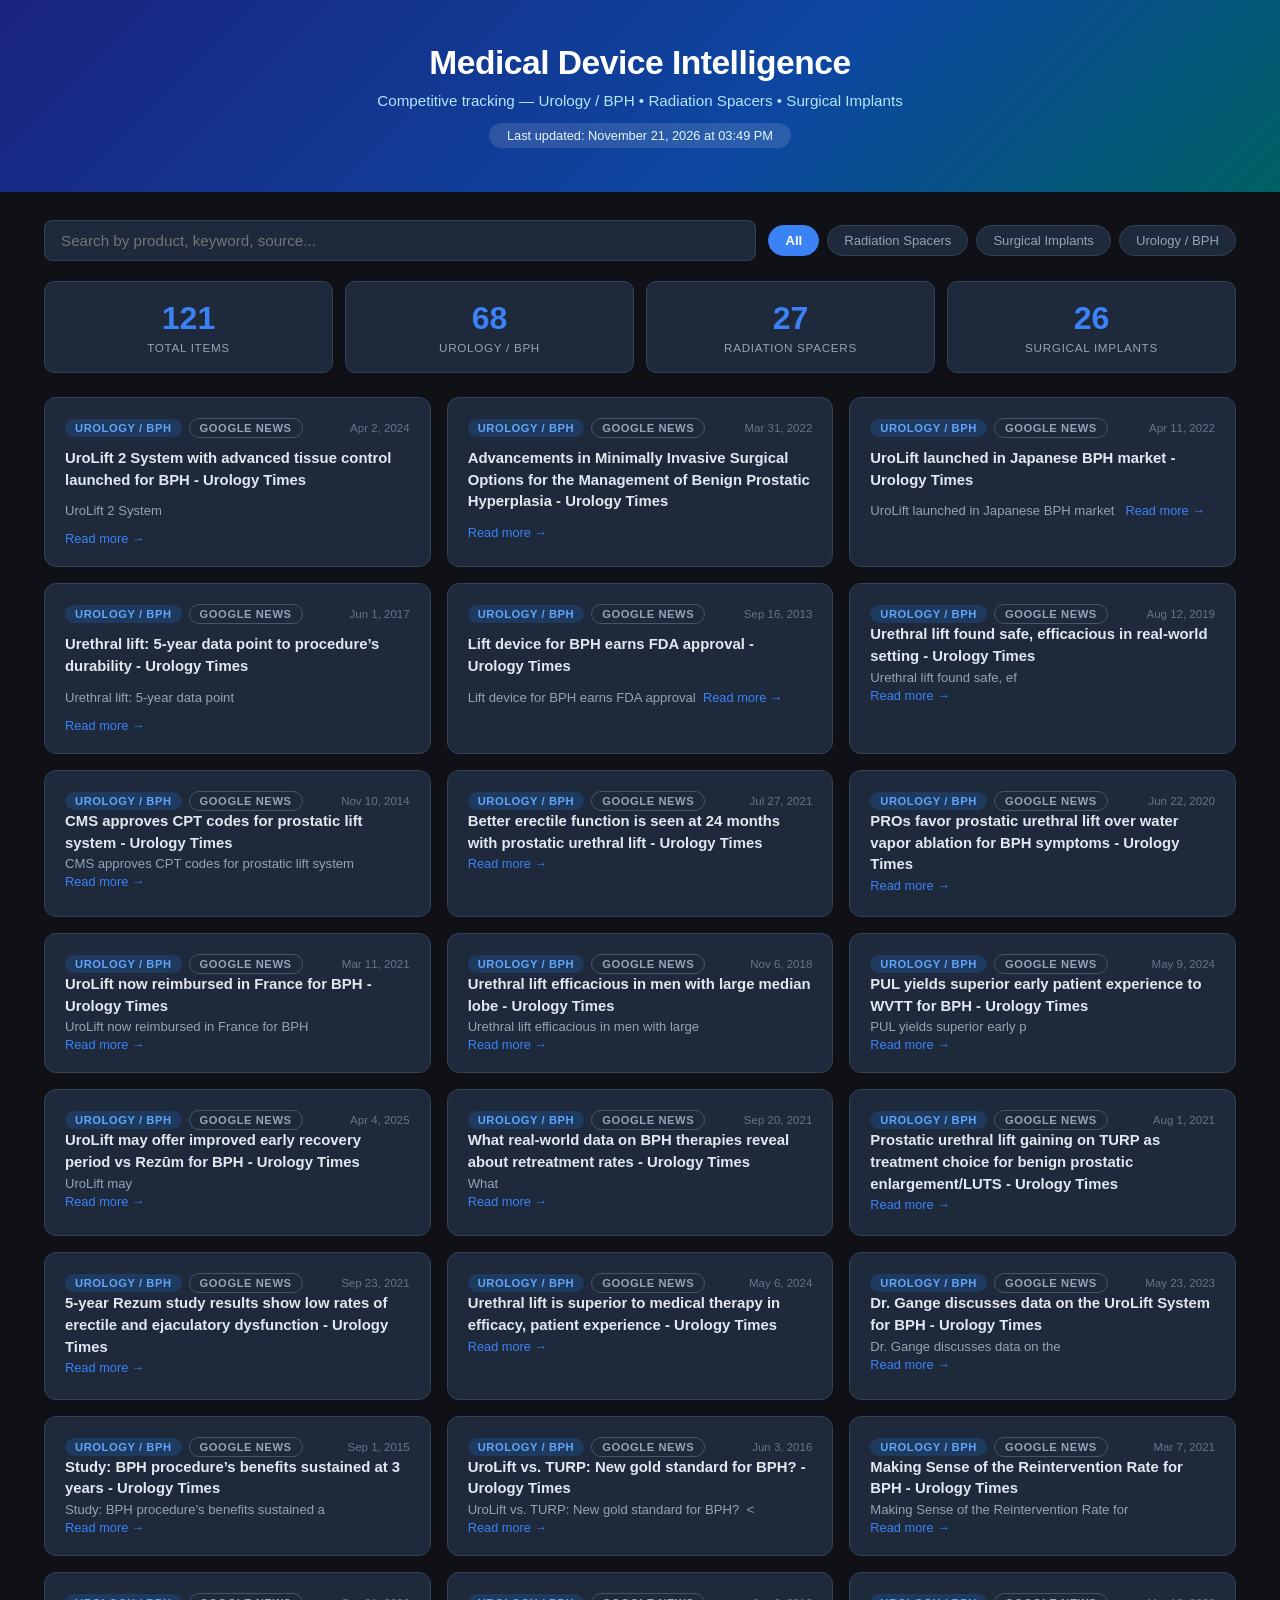
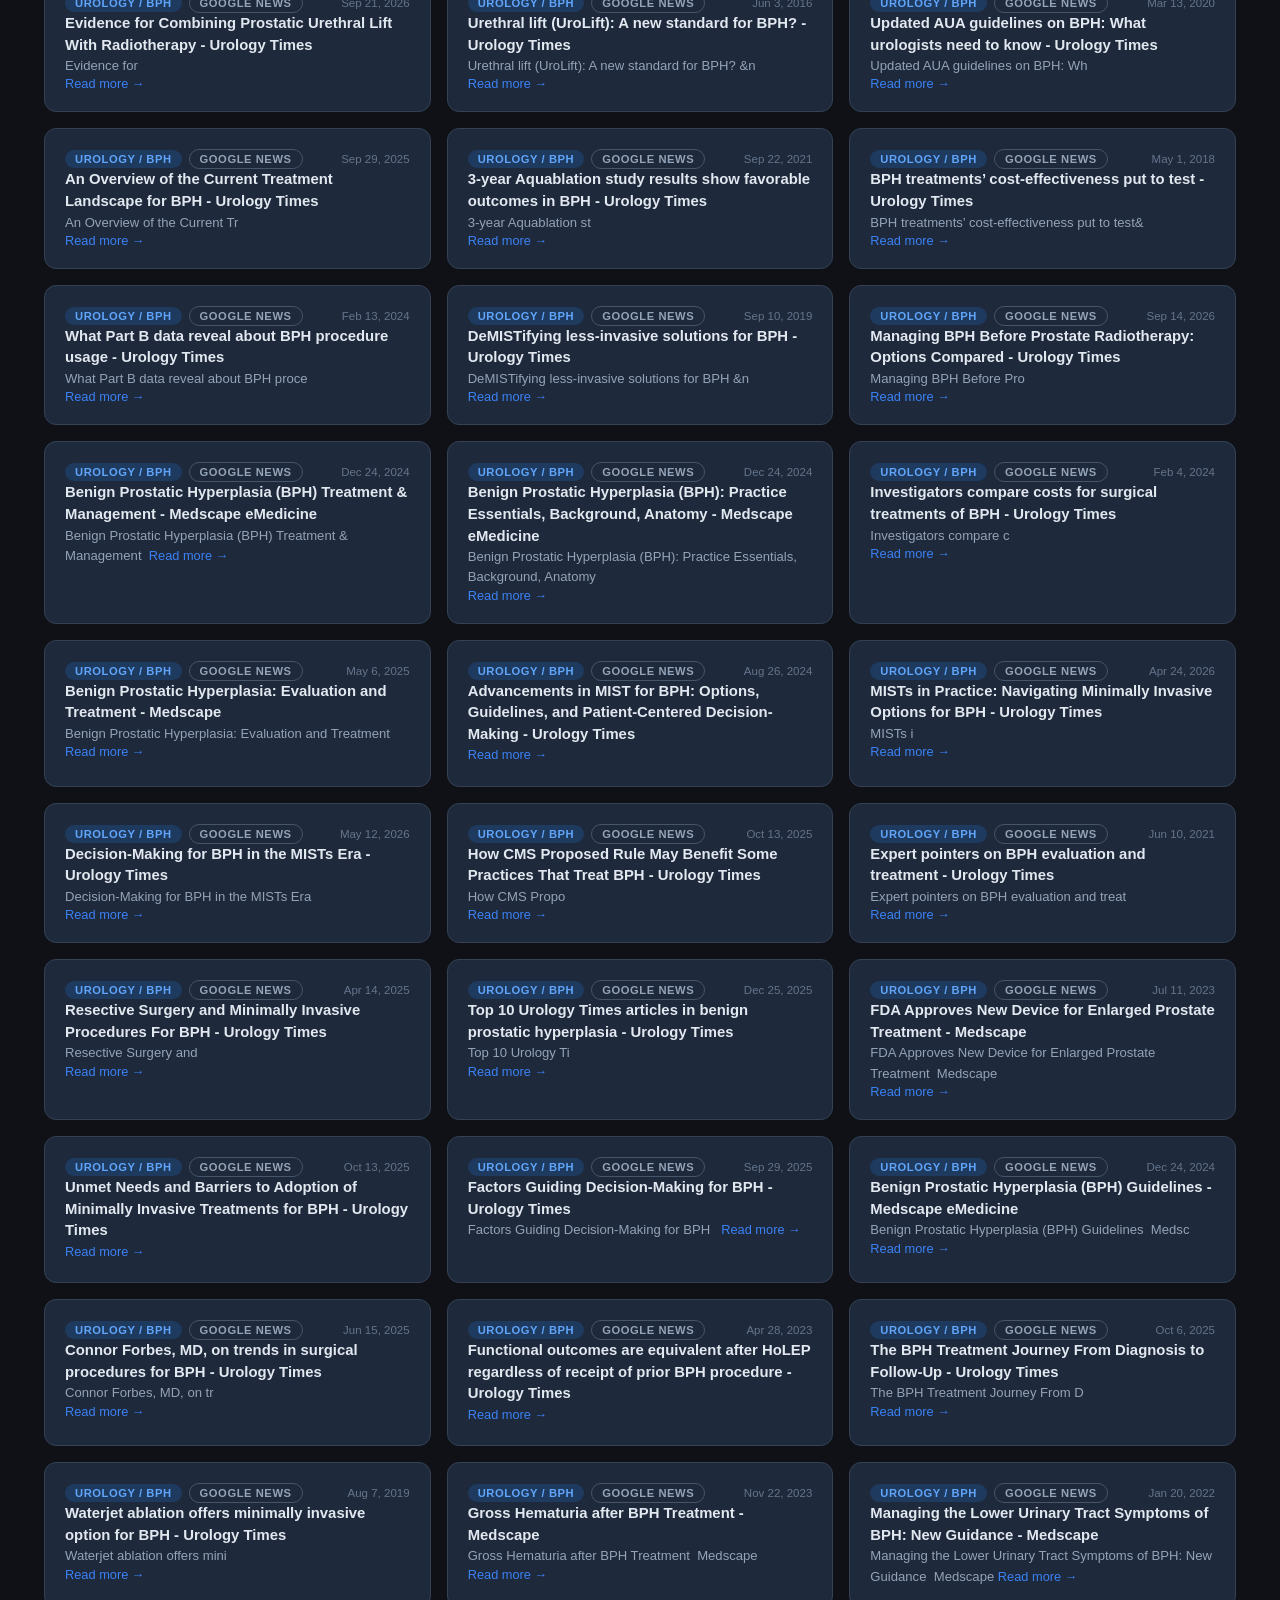
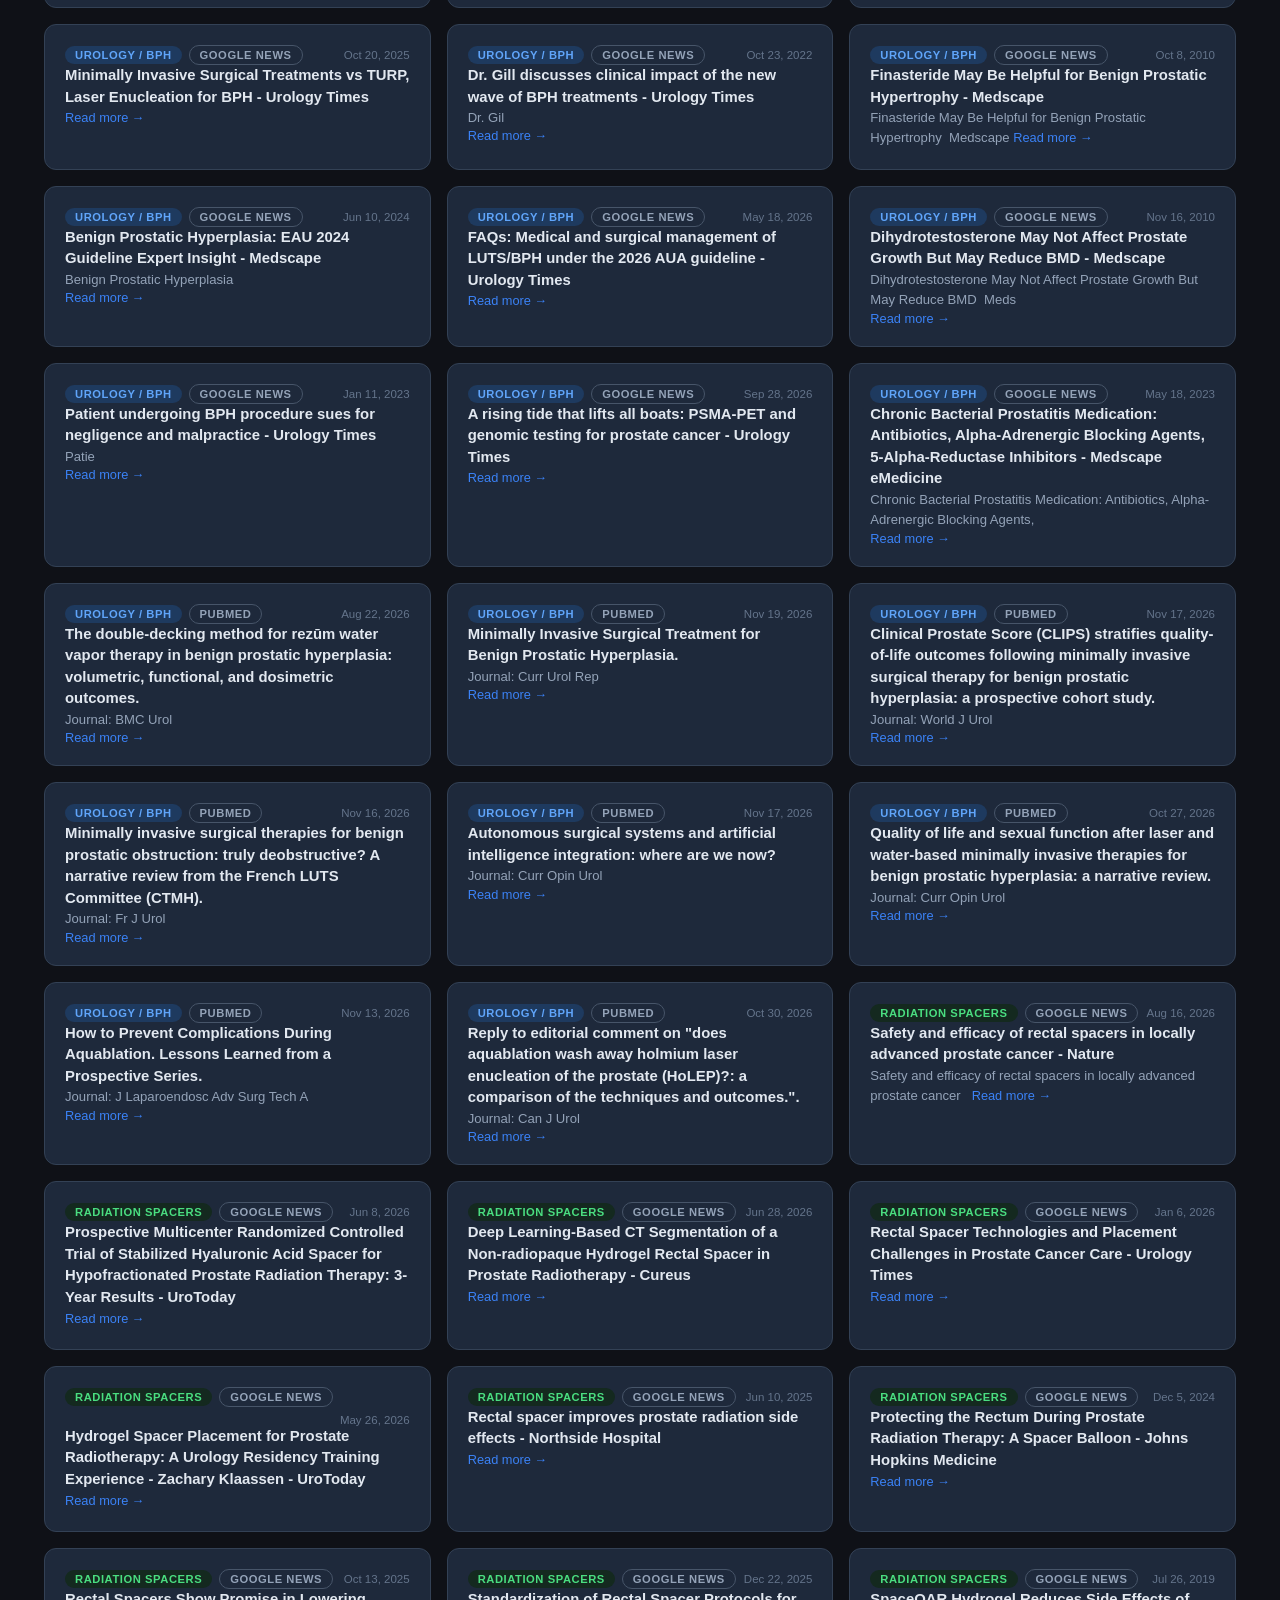
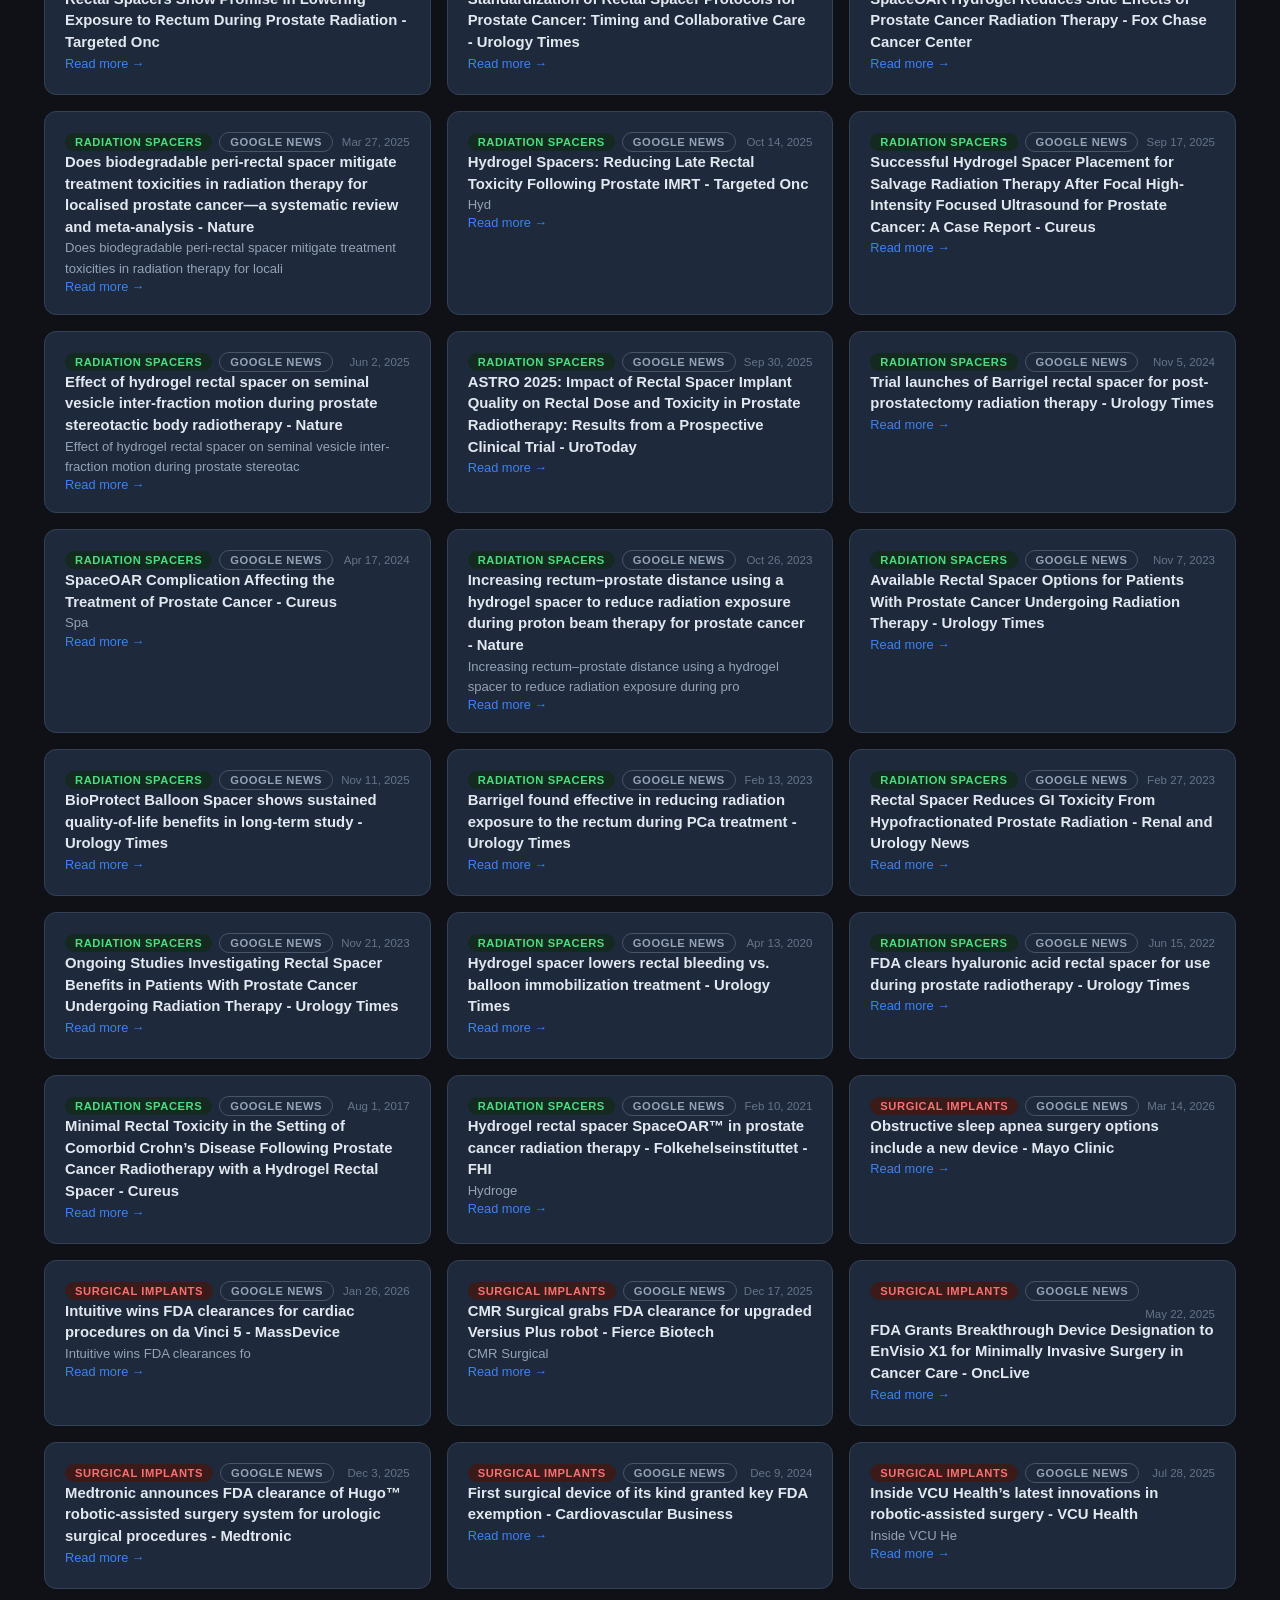
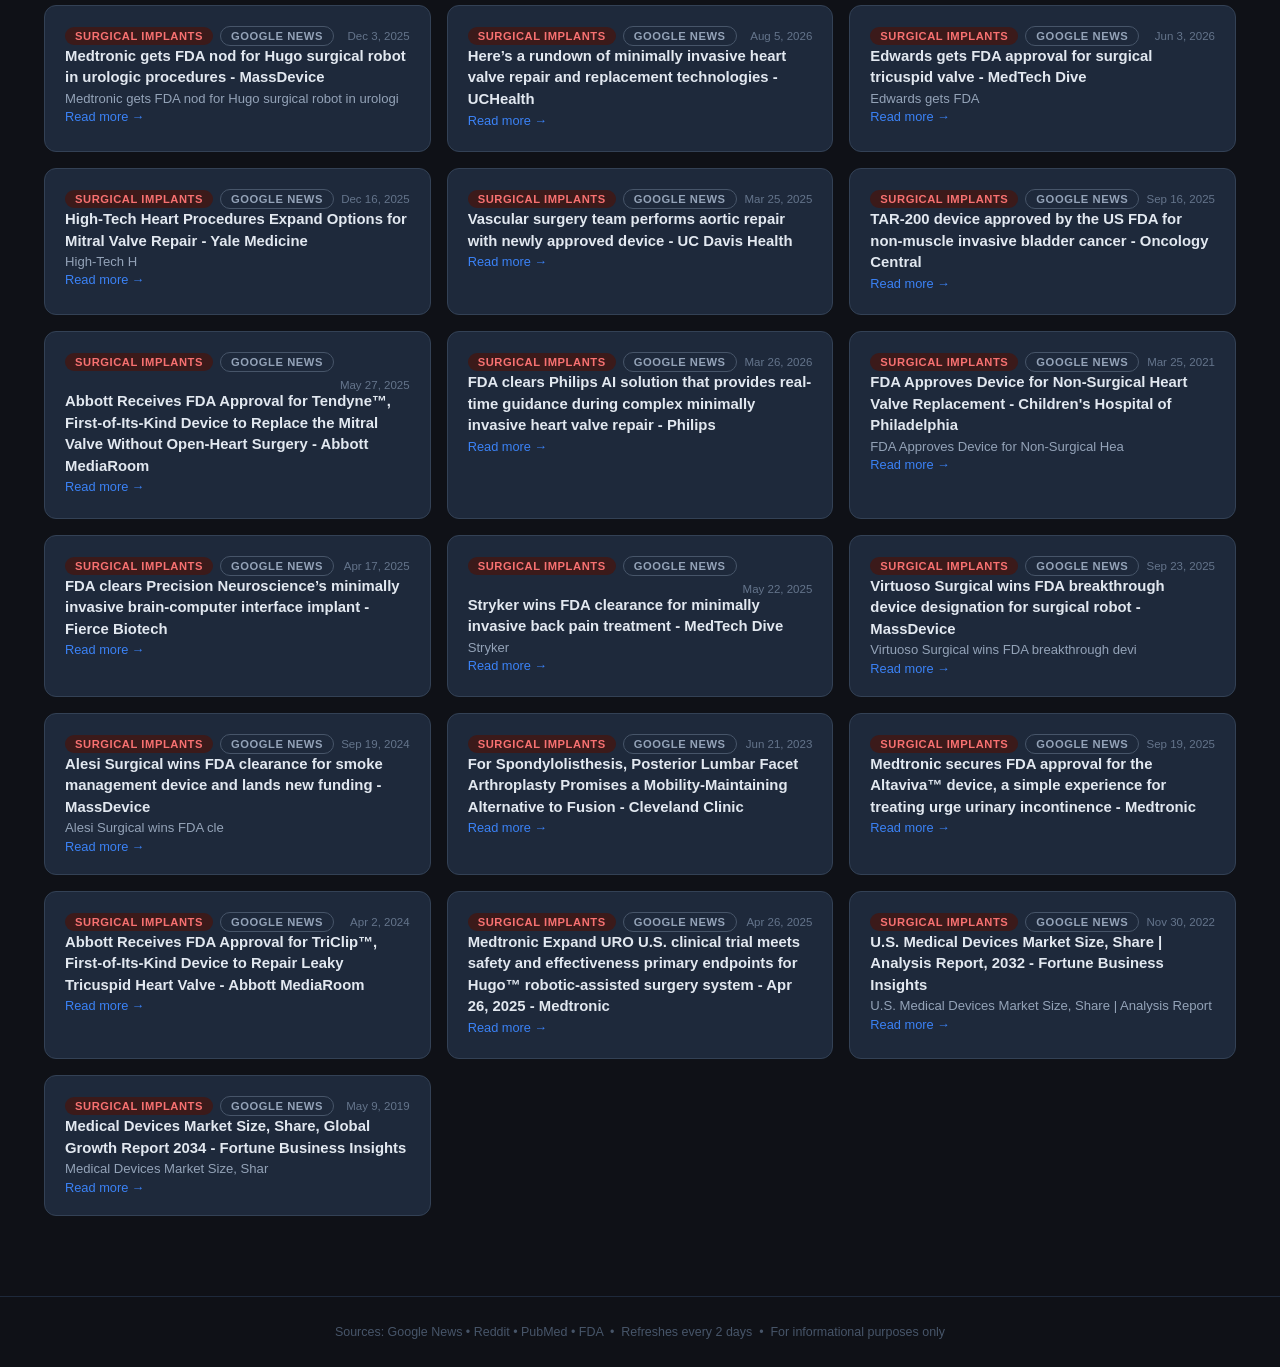
==== commit 63167ee5: "chore: refresh medical device data 2026-11-21" ====
--- a/index.html
+++ b/index.html
@@ -54,7 +54,7 @@
 <header>
   <h1>Medical Device Intelligence</h1>
   <p>Competitive tracking &mdash; Urology / BPH &bull; Radiation Spacers &bull; Surgical Implants</p>
-  <span class="updated">Last updated: November 19, 2026 at 04:57 PM</span>
+  <span class="updated">Last updated: November 21, 2026 at 03:49 PM</span>
 </header>
 
 <div class="controls">
@@ -74,7 +74,7 @@
 </footer>
 
 <script>
-const DATA = [{"title": "UroLift 2 System with advanced tissue control launched for BPH - Urology Times", "url": "https://news.google.com/rss/articles/[base64]?oc=5", "description": "<a href=\"https://news.google.com/rss/articles/[base64]?oc=5\" target=\"_blank\">UroLift 2 System", "date": "Tue, 02 Apr 2024 07:00:00 GMT", "source": "Google News", "category": "Urology / BPH"}, {"title": "Advancements in Minimally Invasive Surgical Options for the Management of Benign Prostatic Hyperplasia - Urology Times", "url": "https://news.google.com/rss/articles/[base64]?oc=5", "description": "<a href=\"https://news.google.com/rss/articles/[base64]", "date": "Thu, 31 Mar 2022 07:00:00 GMT", "source": "Google News", "category": "Urology / BPH"}, {"title": "UroLift launched in Japanese BPH market - Urology Times", "url": "https://news.google.com/rss/articles/CBMifkFVX3lxTE9jSnZrajlXMnN6QWhFZ09LUzFSWDhmVWplYklNZ0NoblVWRHhZVDJpbGxod3d5R1FHUDRuczVnSkFuWFZrOG16cUNWdnkwNFI5QWZ2bV8tQ284dzh6c0JlZThWYUpEU1VnYVFCNzlfRnllaF9ITnFUbFpuMUZGUQ?oc=5", "description": "<a href=\"https://news.google.com/rss/articles/CBMifkFVX3lxTE9jSnZrajlXMnN6QWhFZ09LUzFSWDhmVWplYklNZ0NoblVWRHhZVDJpbGxod3d5R1FHUDRuczVnSkFuWFZrOG16cUNWdnkwNFI5QWZ2bV8tQ284dzh6c0JlZThWYUpEU1VnYVFCNzlfRnllaF9ITnFUbFpuMUZGUQ?oc=5\" target=\"_blank\">UroLift launched in Japanese BPH market</a>&nbsp;&nbsp;<f", "date": "Mon, 11 Apr 2022 07:00:00 GMT", "source": "Google News", "category": "Urology / BPH"}, {"title": "Urethral lift: 5-year data point to procedure’s durability - Urology Times", "url": "https://news.google.com/rss/articles/CBMikAFBVV95cUxNcHFOVEVwOUI0R2RXU1ZDdWdyWmVQZkpJcG01Ylhjbk5nR1BzRnBKU3o3QkFDYlRHVXl0YUhXSGduVGJzRXJBanN6RjJmbzZWMzQ2STFGQUNqbmFFeTdBSTJrb0tNTmFtU01tRGItbG04VGZlZ3ZMRWN5VjB1M3JJZkx4eS1DMEVzN1NlM1R6QWE?oc=5", "description": "<a href=\"https://news.google.com/rss/articles/CBMikAFBVV95cUxNcHFOVEVwOUI0R2RXU1ZDdWdyWmVQZkpJcG01Ylhjbk5nR1BzRnBKU3o3QkFDYlRHVXl0YUhXSGduVGJzRXJBanN6RjJmbzZWMzQ2STFGQUNqbmFFeTdBSTJrb0tNTmFtU01tRGItbG04VGZlZ3ZMRWN5VjB1M3JJZkx4eS1DMEVzN1NlM1R6QWE?oc=5\" target=\"_blank\">Urethral lift: 5-year data point", "date": "Thu, 01 Jun 2017 07:00:00 GMT", "source": "Google News", "category": "Urology / BPH"}, {"title": "CMS approves CPT codes for prostatic lift system - Urology Times", "url": "https://news.google.com/rss/articles/CBMihAFBVV95cUxNdzdrQ2NJRDlzYkZmazRLQXgxelZTaGd0ajZ1Rjd3WHduTkFHbW4wZEJBc1d6VTIwX0RtYXFXTmxCakI0dXpYbFJxMU9vSWZGRmxrbFVPcnZBRENkc2loYkxPcUloRUw1eU5JVk43Wkp5UFk1d3hGQ3QzUmhHelNQcFZ4Sjk?oc=5", "description": "<a href=\"https://news.google.com/rss/articles/CBMihAFBVV95cUxNdzdrQ2NJRDlzYkZmazRLQXgxelZTaGd0ajZ1Rjd3WHduTkFHbW4wZEJBc1d6VTIwX0RtYXFXTmxCakI0dXpYbFJxMU9vSWZGRmxrbFVPcnZBRENkc2loYkxPcUloRUw1eU5JVk43Wkp5UFk1d3hGQ3QzUmhHelNQcFZ4Sjk?oc=5\" target=\"_blank\">CMS approves CPT codes for prostatic lift system", "date": "Mon, 10 Nov 2014 08:00:00 GMT", "source": "Google News", "category": "Urology / BPH"}, {"title": "Better erectile function is seen at 24 months with prostatic urethral lift - Urology Times", "url": "https://news.google.com/rss/articles/[base64]?oc=5", "description": "<a href=\"https://news.google.com/rss/articles/[base64]?oc=5\" target=\"_bl", "date": "Tue, 27 Jul 2021 07:00:00 GMT", "source": "Google News", "category": "Urology / BPH"}, {"title": "PROs favor prostatic urethral lift over water vapor ablation for BPH symptoms - Urology Times", "url": "https://news.google.com/rss/articles/[base64]?oc=5", "description": "<a href=\"https://news.google.com/rss/articles/[base64]?oc=5\" targe", "date": "Mon, 22 Jun 2020 07:00:00 GMT", "source": "Google News", "category": "Urology / BPH"}, {"title": "Evidence for Combining Prostatic Urethral Lift With Radiotherapy - Urology Times", "url": "https://news.google.com/rss/articles/[base64]?oc=5", "description": "<a href=\"https://news.google.com/rss/articles/[base64]?oc=5\" target=\"_blank\">Evidence for", "date": "Mon, 21 Sep 2026 07:00:00 GMT", "source": "Google News", "category": "Urology / BPH"}, {"title": "UroLift now reimbursed in France for BPH - Urology Times", "url": "https://news.google.com/rss/articles/CBMif0FVX3lxTE41bTBkM21YUlkxTHQ2MGFPYkZRcVNjUjhITGh1S1JEX3lFVndoVlhneklwS0dCXzVtNzIwQUFfRVNJVkxjZjhLNVptekxyU1FaUXVFcmNBX09Bd3JUYXJlWTgwcTNrLW9odWdoN1F6VnJ6YThHaFlEOE94SG1YTTA?oc=5", "description": "<a href=\"https://news.google.com/rss/articles/CBMif0FVX3lxTE41bTBkM21YUlkxTHQ2MGFPYkZRcVNjUjhITGh1S1JEX3lFVndoVlhneklwS0dCXzVtNzIwQUFfRVNJVkxjZjhLNVptekxyU1FaUXVFcmNBX09Bd3JUYXJlWTgwcTNrLW9odWdoN1F6VnJ6YThHaFlEOE94SG1YTTA?oc=5\" target=\"_blank\">UroLift now reimbursed in France for BPH</a>&nbsp;&nbsp;", "date": "Thu, 11 Mar 2021 08:00:00 GMT", "source": "Google News", "category": "Urology / BPH"}, {"title": "Urethral lift efficacious in men with large median lobe - Urology Times", "url": "https://news.google.com/rss/articles/CBMiiAFBVV95cUxQaURBb0VjenBTbzIxNmoxbFF2Y3BmZ3VhMXYyaHJNRzBxR2NZTDlRcVZLTW5zVUdTYzRCYzZlZEZzaVdMX1hZNlRkYzVXUjQ0QkplSC1VSmFIT3owM0hCSjNqejY4RXdISC1zaFhTUWpuMHotMzVGVkRBYXNybDRFSWRnWEZWWHZp?oc=5", "description": "<a href=\"https://news.google.com/rss/articles/CBMiiAFBVV95cUxQaURBb0VjenBTbzIxNmoxbFF2Y3BmZ3VhMXYyaHJNRzBxR2NZTDlRcVZLTW5zVUdTYzRCYzZlZEZzaVdMX1hZNlRkYzVXUjQ0QkplSC1VSmFIT3owM0hCSjNqejY4RXdISC1zaFhTUWpuMHotMzVGVkRBYXNybDRFSWRnWEZWWHZp?oc=5\" target=\"_blank\">Urethral lift efficacious in men with large", "date": "Tue, 06 Nov 2018 08:00:00 GMT", "source": "Google News", "category": "Urology / BPH"}, {"title": "PUL yields superior early patient experience to WVTT for BPH - Urology Times", "url": "https://news.google.com/rss/articles/[base64]?oc=5", "description": "<a href=\"https://news.google.com/rss/articles/[base64]?oc=5\" target=\"_blank\">PUL yields superior early p", "date": "Thu, 09 May 2024 07:00:00 GMT", "source": "Google News", "category": "Urology / BPH"}, {"title": "UroLift may offer improved early recovery period vs Rezūm for BPH - Urology Times", "url": "https://news.google.com/rss/articles/[base64]?oc=5", "description": "<a href=\"https://news.google.com/rss/articles/[base64]?oc=5\" target=\"_blank\">UroLift may", "date": "Fri, 04 Apr 2025 07:00:00 GMT", "source": "Google News", "category": "Urology / BPH"}, {"title": "What real-world data on BPH therapies reveal about retreatment rates - Urology Times", "url": "https://news.google.com/rss/articles/[base64]?oc=5", "description": "<a href=\"https://news.google.com/rss/articles/[base64]?oc=5\" target=\"_blank\">What ", "date": "Mon, 20 Sep 2021 07:00:00 GMT", "source": "Google News", "category": "Urology / BPH"}, {"title": "Prostatic urethral lift gaining on TURP as treatment choice for benign prostatic enlargement/LUTS - Urology Times", "url": "https://news.google.com/rss/articles/[base64]?oc=5", "description": "<a href=\"https://news.google.com/rss/articles/[base64]", "date": "Sun, 01 Aug 2021 07:00:00 GMT", "source": "Google News", "category": "Urology / BPH"}, {"title": "5-year Rezum study results show low rates of erectile and ejaculatory dysfunction - Urology Times", "url": "https://news.google.com/rss/articles/[base64]?oc=5", "description": "<a href=\"https://news.google.com/rss/articles/[base64]?oc=", "date": "Thu, 23 Sep 2021 07:00:00 GMT", "source": "Google News", "category": "Urology / BPH"}, {"title": "Urethral lift is superior to medical therapy in efficacy, patient experience - Urology Times", "url": "https://news.google.com/rss/articles/[base64]?oc=5", "description": "<a href=\"https://news.google.com/rss/articles/[base64]?oc=5\" target=\"", "date": "Mon, 06 May 2024 07:00:00 GMT", "source": "Google News", "category": "Urology / BPH"}, {"title": "Study: BPH procedure’s benefits sustained at 3 years - Urology Times", "url": "https://news.google.com/rss/articles/CBMiiAFBVV95cUxORWR3WFhJMmZ4TTQ3ci1YSHhaanVfdVRYVjU2VEJhSmpCc2ZHOWw5R0htZXBHMUNHLTB4cXdzOW82XzJ2a0RpajE1c19oWXVja2FJOGpoNGpzYURWQWd4M21oQzlINXRXQXdvLWtMZDBpM3hnUldwYVpGQjNkWDdJRFpaSnlvdi1k?oc=5", "description": "<a href=\"https://news.google.com/rss/articles/CBMiiAFBVV95cUxORWR3WFhJMmZ4TTQ3ci1YSHhaanVfdVRYVjU2VEJhSmpCc2ZHOWw5R0htZXBHMUNHLTB4cXdzOW82XzJ2a0RpajE1c19oWXVja2FJOGpoNGpzYURWQWd4M21oQzlINXRXQXdvLWtMZDBpM3hnUldwYVpGQjNkWDdJRFpaSnlvdi1k?oc=5\" target=\"_blank\">Study: BPH procedure’s benefits sustained a", "date": "Tue, 01 Sep 2015 07:00:00 GMT", "source": "Google News", "category": "Urology / BPH"}, {"title": "Minimally invasive treatments grab BPH spotlight - Urology Times", "url": "https://news.google.com/rss/articles/CBMiigFBVV95cUxPdHZZRXNnR0IxZGpFTHNXTmtMUF9tdTlPeTI0ZmlfekNFZHBVZzJ0TmNTODRsR2xBbGI4RlhfN2FxMWNuSFVsQUd2WG5IbjlTdnlsczE4alJNRHpfb2NsT3VlN3UzQ01BOVZ0b0NMbEFuSmpZRFdJMWs1MWhMX3g3S0xjUnZVbU1NaWc?oc=5", "description": "<a href=\"https://news.google.com/rss/articles/CBMiigFBVV95cUxPdHZZRXNnR0IxZGpFTHNXTmtMUF9tdTlPeTI0ZmlfekNFZHBVZzJ0TmNTODRsR2xBbGI4RlhfN2FxMWNuSFVsQUd2WG5IbjlTdnlsczE4alJNRHpfb2NsT3VlN3UzQ01BOVZ0b0NMbEFuSmpZRFdJMWs1MWhMX3g3S0xjUnZVbU1NaWc?oc=5\" target=\"_blank\">Minimally invasive treatments grab BPH s", "date": "Wed, 30 Jan 2019 08:00:00 GMT", "source": "Google News", "category": "Urology / BPH"}, {"title": "UroLift vs. TURP: New gold standard for BPH? - Urology Times", "url": "https://news.google.com/rss/articles/CBMie0FVX3lxTE5rUHd5RG91bElzU3pkNWVpYjZxd0lIWElHTl9UaHJrbWJJNDhWSjR1elR5X1dsb2VDUXFRQ05TdzJFSzZnTG9VckREa3Zjdmh1TmJ1MFFhZzN3bmdwRWpoUGYxeGk4VVU2Z3ZyZjVHY2pQQmlPSXA5bmY3WQ?oc=5", "description": "<a href=\"https://news.google.com/rss/articles/CBMie0FVX3lxTE5rUHd5RG91bElzU3pkNWVpYjZxd0lIWElHTl9UaHJrbWJJNDhWSjR1elR5X1dsb2VDUXFRQ05TdzJFSzZnTG9VckREa3Zjdmh1TmJ1MFFhZzN3bmdwRWpoUGYxeGk4VVU2Z3ZyZjVHY2pQQmlPSXA5bmY3WQ?oc=5\" target=\"_blank\">UroLift vs. TURP: New gold standard for BPH?</a>&nbsp;&nbsp;<", "date": "Fri, 03 Jun 2016 07:00:00 GMT", "source": "Google News", "category": "Urology / BPH"}, {"title": "Making Sense of the Reintervention Rate for BPH - Urology Times", "url": "https://news.google.com/rss/articles/CBMiiAFBVV95cUxQRFAzQXY3OGFOblZ2dXJ0SlVwSWJiNC1MNjFUdzZ4R3k3RmFBenlaQnpIek9aaTVWY3JMNzFUZW1mRkN5amh1dTZNdjZnLVd0ejI3Z0FORmJQTGk3YTNqTEJBaFZSQ25taEtOZTZtTXRra1NEbXVpSWFGaFVmMzdiTGY3cGFuNEtW?oc=5", "description": "<a href=\"https://news.google.com/rss/articles/CBMiiAFBVV95cUxQRFAzQXY3OGFOblZ2dXJ0SlVwSWJiNC1MNjFUdzZ4R3k3RmFBenlaQnpIek9aaTVWY3JMNzFUZW1mRkN5amh1dTZNdjZnLVd0ejI3Z0FORmJQTGk3YTNqTEJBaFZSQ25taEtOZTZtTXRra1NEbXVpSWFGaFVmMzdiTGY3cGFuNEtW?oc=5\" target=\"_blank\">Making Sense of the Reintervention Rate for", "date": "Sun, 07 Mar 2021 08:00:00 GMT", "source": "Google News", "category": "Urology / BPH"}, {"title": "Personalizing BPH treatment: Meaningful conversations get to the heart of patient needs - Urology Times", "url": "https://news.google.com/rss/articles/[base64]?oc=5", "description": "<a href=\"https://news.google.com/rss/articles/[base64]", "date": "Tue, 19 Aug 2025 07:00:00 GMT", "source": "Google News", "category": "Urology / BPH"}, {"title": "Updated AUA guidelines on BPH: What urologists need to know - Urology Times", "url": "https://news.google.com/rss/articles/CBMijwFBVV95cUxPTnVTMnJ1MncxQnd4SmNtLVMzeHd0N3JoQVRvM3hqb2o2MDd4NUVmczFBVlRRcXpwYmpOc2VWTjNLSS1aSDhxdmF5cEVVbDBLaUJacGVHTFZ3MGQ1Y0JQWVFTWVpwODZnaFBnTTM4dmFRNjFVOUVqdGJSTXZTeE1HZnJCZzMwSlpGSUNMRmgwSQ?oc=5", "description": "<a href=\"https://news.google.com/rss/articles/CBMijwFBVV95cUxPTnVTMnJ1MncxQnd4SmNtLVMzeHd0N3JoQVRvM3hqb2o2MDd4NUVmczFBVlRRcXpwYmpOc2VWTjNLSS1aSDhxdmF5cEVVbDBLaUJacGVHTFZ3MGQ1Y0JQWVFTWVpwODZnaFBnTTM4dmFRNjFVOUVqdGJSTXZTeE1HZnJCZzMwSlpGSUNMRmgwSQ?oc=5\" target=\"_blank\">Updated AUA guidelines on BPH: Wh", "date": "Fri, 13 Mar 2020 07:00:00 GMT", "source": "Google News", "category": "Urology / BPH"}, {"title": "Lift device for BPH earns FDA approval - Urology Times", "url": "https://news.google.com/rss/articles/CBMid0FVX3lxTE1LTWpwYjE4UzhFdGdKNGwzaktkdmZ3MnI5cjhDS0ZMX0tjMnlJTFFNTFFKNkFlR0VnMUFsRjR1Vk0yVE9aRlJST2NFODdTZkRDa3FoRlhPaDAwMHVkanJKcWpEUzFfNXpRR0p3NUtTRWdGbGJ1Tk5R?oc=5", "description": "<a href=\"https://news.google.com/rss/articles/CBMid0FVX3lxTE1LTWpwYjE4UzhFdGdKNGwzaktkdmZ3MnI5cjhDS0ZMX0tjMnlJTFFNTFFKNkFlR0VnMUFsRjR1Vk0yVE9aRlJST2NFODdTZkRDa3FoRlhPaDAwMHVkanJKcWpEUzFfNXpRR0p3NUtTRWdGbGJ1Tk5R?oc=5\" target=\"_blank\">Lift device for BPH earns FDA approval</a>&nbsp;&nbsp;<font color=\"", "date": "Mon, 16 Sep 2013 07:00:00 GMT", "source": "Google News", "category": "Urology / BPH"}, {"title": "Dr. Gange discusses data on the UroLift System for BPH - Urology Times", "url": "https://news.google.com/rss/articles/CBMikAFBVV95cUxOQzd5aWRqV2g5RVZ0OXJ5YW85TGlOUVF1SFRMLUhJTnBTQnlkTUNEZ0RHX2VTZ0p6NElCN0pPVjRlRE94WmRlQUdILVdhUVV0WnNuS3FPNHlfRGZzeWNRYURrVTRTMXc0SFJNRGRsYXpsMjluamcyWktPYkxKVzNRazNrOFNJRXNtMVpIVVU3V0M?oc=5", "description": "<a href=\"https://news.google.com/rss/articles/CBMikAFBVV95cUxOQzd5aWRqV2g5RVZ0OXJ5YW85TGlOUVF1SFRMLUhJTnBTQnlkTUNEZ0RHX2VTZ0p6NElCN0pPVjRlRE94WmRlQUdILVdhUVV0WnNuS3FPNHlfRGZzeWNRYURrVTRTMXc0SFJNRGRsYXpsMjluamcyWktPYkxKVzNRazNrOFNJRXNtMVpIVVU3V0M?oc=5\" target=\"_blank\">Dr. Gange discusses data on the ", "date": "Tue, 23 May 2023 07:00:00 GMT", "source": "Google News", "category": "Urology / BPH"}, {"title": "Urethral lift (UroLift): A new standard for BPH? - Urology Times", "url": "https://news.google.com/rss/articles/CBMifEFVX3lxTE03QS12T3FqMl9pR3Z1MHNMeU44dWg0blJGaVkxRkNheGM2Vjh2SW5EWmhMd2pjVWhyaUdoeTlPWlh4RnNlQmU5b3FOcFVHdFRhTzUwbWxsLXluWmlfY3NtdldMb296cVJfYVZZc3UyN094SzZFT19wakwzMW4?oc=5", "description": "<a href=\"https://news.google.com/rss/articles/CBMifEFVX3lxTE03QS12T3FqMl9pR3Z1MHNMeU44dWg0blJGaVkxRkNheGM2Vjh2SW5EWmhMd2pjVWhyaUdoeTlPWlh4RnNlQmU5b3FOcFVHdFRhTzUwbWxsLXluWmlfY3NtdldMb296cVJfYVZZc3UyN094SzZFT19wakwzMW4?oc=5\" target=\"_blank\">Urethral lift (UroLift): A new standard for BPH?</a>&nbsp;&n", "date": "Fri, 03 Jun 2016 07:00:00 GMT", "source": "Google News", "category": "Urology / BPH"}, {"title": "BPH treatments’ cost-effectiveness put to test - Urology Times", "url": "https://news.google.com/rss/articles/CBMiggFBVV95cUxNTUc3ZmdjalhxbThtcWNIeHNFM0lacWhMcFB4OTRteDFRSHFpZTNjcHRfZm00a2RSVzkzcWpiTGZfWHBVakQxVHBtV2M5Y1M0REQ5WEU0UmZ4Vkl1OVQxTWZHZ3RpM2MyMmdjVVFtX1BtaHpiTXdLd095andkblZjTmpR?oc=5", "description": "<a href=\"https://news.google.com/rss/articles/CBMiggFBVV95cUxNTUc3ZmdjalhxbThtcWNIeHNFM0lacWhMcFB4OTRteDFRSHFpZTNjcHRfZm00a2RSVzkzcWpiTGZfWHBVakQxVHBtV2M5Y1M0REQ5WEU0UmZ4Vkl1OVQxTWZHZ3RpM2MyMmdjVVFtX1BtaHpiTXdLd095andkblZjTmpR?oc=5\" target=\"_blank\">BPH treatments’ cost-effectiveness put to test</a>&", "date": "Tue, 01 May 2018 07:00:00 GMT", "source": "Google News", "category": "Urology / BPH"}, {"title": "An Overview of the Current Treatment Landscape for BPH - Urology Times", "url": "https://news.google.com/rss/articles/[base64]?oc=5", "description": "<a href=\"https://news.google.com/rss/articles/[base64]?oc=5\" target=\"_blank\">An Overview of the Current Tr", "date": "Mon, 29 Sep 2025 07:00:00 GMT", "source": "Google News", "category": "Urology / BPH"}, {"title": "What Part B data reveal about BPH procedure usage - Urology Times", "url": "https://news.google.com/rss/articles/CBMiiwFBVV95cUxQYlJFZEFPbHFTS3VVYk5VNHdmSWdYZ3FQTUM0c1FjekYwTHNlYXRfQ0MwSTlpRm9Yc0pvdG53YkNRWmdnWWpqZ0dqYTM1aWpKOUFvcFRabFY1S2NCTEZjNW9GWVF2RGFBSWVRT3puNDZLLUhhdU9mMDNBWFVQUDI2WW1CT1NQX1hOdFdJ?oc=5", "description": "<a href=\"https://news.google.com/rss/articles/CBMiiwFBVV95cUxQYlJFZEFPbHFTS3VVYk5VNHdmSWdYZ3FQTUM0c1FjekYwTHNlYXRfQ0MwSTlpRm9Yc0pvdG53YkNRWmdnWWpqZ0dqYTM1aWpKOUFvcFRabFY1S2NCTEZjNW9GWVF2RGFBSWVRT3puNDZLLUhhdU9mMDNBWFVQUDI2WW1CT1NQX1hOdFdJ?oc=5\" target=\"_blank\">What Part B data reveal about BPH proce", "date": "Tue, 13 Feb 2024 08:00:00 GMT", "source": "Google News", "category": "Urology / BPH"}, {"title": "3-year Aquablation study results show favorable outcomes in BPH - Urology Times", "url": "https://news.google.com/rss/articles/[base64]?oc=5", "description": "<a href=\"https://news.google.com/rss/articles/[base64]?oc=5\" target=\"_blank\">3-year Aquablation st", "date": "Wed, 22 Sep 2021 07:00:00 GMT", "source": "Google News", "category": "Urology / BPH"}, {"title": "DeMISTifying less-invasive solutions for BPH - Urology Times", "url": "https://news.google.com/rss/articles/CBMif0FVX3lxTE1DQXJ0RzNacXFUaTZoWmhLVzBmaXh2M1l0RmNlWXYzQ183VS1KUXhmaElJODNrblBkcm1pS201MnNwbHVlVGxyeWtNa1lyTG1zVUlvWHFGRDVJQk10RTZPaUhGUVF6Y1lDUlJ3bFd0Um9wS0xqWDRLSEtOQnZuQ1k?oc=5", "description": "<a href=\"https://news.google.com/rss/articles/CBMif0FVX3lxTE1DQXJ0RzNacXFUaTZoWmhLVzBmaXh2M1l0RmNlWXYzQ183VS1KUXhmaElJODNrblBkcm1pS201MnNwbHVlVGxyeWtNa1lyTG1zVUlvWHFGRDVJQk10RTZPaUhGUVF6Y1lDUlJ3bFd0Um9wS0xqWDRLSEtOQnZuQ1k?oc=5\" target=\"_blank\">DeMISTifying less-invasive solutions for BPH</a>&nbsp;&n", "date": "Tue, 10 Sep 2019 07:00:00 GMT", "source": "Google News", "category": "Urology / BPH"}, {"title": "MISTs in Practice: Navigating Minimally Invasive Options for BPH - Urology Times", "url": "https://news.google.com/rss/articles/[base64]?oc=5", "description": "<a href=\"https://news.google.com/rss/articles/[base64]?oc=5\" target=\"_blank\">MISTs i", "date": "Fri, 24 Apr 2026 07:00:00 GMT", "source": "Google News", "category": "Urology / BPH"}, {"title": "Investigators compare costs for surgical treatments of BPH - Urology Times", "url": "https://news.google.com/rss/articles/[base64]?oc=5", "description": "<a href=\"https://news.google.com/rss/articles/[base64]?oc=5\" target=\"_blank\">Investigators compare c", "date": "Sun, 04 Feb 2024 08:00:00 GMT", "source": "Google News", "category": "Urology / BPH"}, {"title": "Advancements in MIST for BPH: Options, Guidelines, and Patient-Centered Decision-Making - Urology Times", "url": "https://news.google.com/rss/articles/[base64]?oc=5", "description": "<a href=\"https://news.google.com/rss/articles/[base64]", "date": "Mon, 26 Aug 2024 07:00:00 GMT", "source": "Google News", "category": "Urology / BPH"}, {"title": "Decision-Making for BPH in the MISTs Era - Urology Times", "url": "https://news.google.com/rss/articles/CBMif0FVX3lxTE83UWtRUW9XOThQNDliSXRsVjdpQkptSlNKYk14NTRoemI2TDg2cmI4RWRMSVNIak9Uc3RWcVZnUC12MlByYW9sNnFxZDRBeW81bzlTSWN3czBBVE5pdjF2LVh0NHpWZW1pd09JbG10by1LUjE3Nmh5aHlFTVlRWHc?oc=5", "description": "<a href=\"https://news.google.com/rss/articles/CBMif0FVX3lxTE83UWtRUW9XOThQNDliSXRsVjdpQkptSlNKYk14NTRoemI2TDg2cmI4RWRMSVNIak9Uc3RWcVZnUC12MlByYW9sNnFxZDRBeW81bzlTSWN3czBBVE5pdjF2LVh0NHpWZW1pd09JbG10by1LUjE3Nmh5aHlFTVlRWHc?oc=5\" target=\"_blank\">Decision-Making for BPH in the MISTs Era</a>&nbsp;&nbsp;", "date": "Tue, 12 May 2026 07:00:00 GMT", "source": "Google News", "category": "Urology / BPH"}, {"title": "Managing BPH Before Prostate Radiotherapy: Options Compared - Urology Times", "url": "https://news.google.com/rss/articles/[base64]?oc=5", "description": "<a href=\"https://news.google.com/rss/articles/[base64]?oc=5\" target=\"_blank\">Managing BPH Before Pro", "date": "Mon, 14 Sep 2026 07:00:00 GMT", "source": "Google News", "category": "Urology / BPH"}, {"title": "Benign Prostatic Hyperplasia: Evaluation and Treatment - Medscape", "url": "https://news.google.com/rss/articles/CBMiekFVX3lxTE1tZ3lsN3FpOEJEM0tIYng1MEtRYUlrb1ZNQktab0FzUWI0T3ZaeHdWbWdmZktSeUNaV1BZenh4cnpYM3lzaXRObmZFYnpBOGxQQmpJOUFodW11VGNGNzBEcE53N2NDd1RpWnJQUnNzRFZER1k0bWxPZ293?oc=5", "description": "<a href=\"https://news.google.com/rss/articles/CBMiekFVX3lxTE1tZ3lsN3FpOEJEM0tIYng1MEtRYUlrb1ZNQktab0FzUWI0T3ZaeHdWbWdmZktSeUNaV1BZenh4cnpYM3lzaXRObmZFYnpBOGxQQmpJOUFodW11VGNGNzBEcE53N2NDd1RpWnJQUnNzRFZER1k0bWxPZ293?oc=5\" target=\"_blank\">Benign Prostatic Hyperplasia: Evaluation and Treatment</a>&nbsp", "date": "Tue, 06 May 2025 07:00:00 GMT", "source": "Google News", "category": "Urology / BPH"}, {"title": "Top 10 Urology Times articles in benign prostatic hyperplasia - Urology Times", "url": "https://news.google.com/rss/articles/[base64]?oc=5", "description": "<a href=\"https://news.google.com/rss/articles/[base64]?oc=5\" target=\"_blank\">Top 10 Urology Ti", "date": "Thu, 25 Dec 2025 08:00:00 GMT", "source": "Google News", "category": "Urology / BPH"}, {"title": "Benign Prostatic Hyperplasia (BPH): Practice Essentials, Background, Anatomy - Medscape eMedicine", "url": "https://news.google.com/rss/articles/CBMiZEFVX3lxTE1rWmM2UFVaTTh5VnVuVFZxemd2QnF6end4SjJSa0lCWFAyU0dpeVNtZjl2ZHZZY2poV2hzbW4xZV9ObXp0OXNBYUcya0MtMzlTdzhfUDVTRGk0cGw5TmpLNnVsTlg?oc=5", "description": "<a href=\"https://news.google.com/rss/articles/CBMiZEFVX3lxTE1rWmM2UFVaTTh5VnVuVFZxemd2QnF6end4SjJSa0lCWFAyU0dpeVNtZjl2ZHZZY2poV2hzbW4xZV9ObXp0OXNBYUcya0MtMzlTdzhfUDVTRGk0cGw5TmpLNnVsTlg?oc=5\" target=\"_blank\">Benign Prostatic Hyperplasia (BPH): Practice Essentials, Background, Anatomy</a>&nbsp;&nbsp;", "date": "Tue, 24 Dec 2024 08:00:00 GMT", "source": "Google News", "category": "Urology / BPH"}, {"title": "Unmet Needs and Barriers to Adoption of Minimally Invasive Treatments for BPH - Urology Times", "url": "https://news.google.com/rss/articles/[base64]?oc=5", "description": "<a href=\"https://news.google.com/rss/articles/[base64]?oc=5\" targe", "date": "Mon, 13 Oct 2025 07:00:00 GMT", "source": "Google News", "category": "Urology / BPH"}, {"title": "Factors Guiding Decision-Making for BPH - Urology Times", "url": "https://news.google.com/rss/articles/CBMifkFVX3lxTE94NlVLMDMzX2xnSmVzSzZkQk5kcXg4alpSclRkcUpKVXFlb3hJR2NtQWFEX1N3eVVXU1ZGQVN0a05RLW1BYWNQbVhGaWIzX0VFcEpvOTBTYXEzWFlaVFFlYVQxdG1FcWlUT0Q1Y3IzUVA1TUJtenUxRzYwRnFEUQ?oc=5", "description": "<a href=\"https://news.google.com/rss/articles/CBMifkFVX3lxTE94NlVLMDMzX2xnSmVzSzZkQk5kcXg4alpSclRkcUpKVXFlb3hJR2NtQWFEX1N3eVVXU1ZGQVN0a05RLW1BYWNQbVhGaWIzX0VFcEpvOTBTYXEzWFlaVFFlYVQxdG1FcWlUT0Q1Y3IzUVA1TUJtenUxRzYwRnFEUQ?oc=5\" target=\"_blank\">Factors Guiding Decision-Making for BPH</a>&nbsp;&nbsp;<f", "date": "Mon, 29 Sep 2025 07:00:00 GMT", "source": "Google News", "category": "Urology / BPH"}, {"title": "Expert pointers on BPH evaluation and treatment - Urology Times", "url": "https://news.google.com/rss/articles/CBMiiAFBVV95cUxQemdpV2tJMlRYRDZNbTlGMHNsUHVlZG12T3ZGTUJwS2tURXRWMHc4Y0hPVTlDUDdRYUFFQ1hjMy1QTXlWTUxPOTFMV0JPQVFvSENhdWwtTnllRC1IR01WajhKcGZfREQ4Skl4a19mNDk2TnJFQy0zaTh5RVF4RHVEWHNRdXhwMlRM?oc=5", "description": "<a href=\"https://news.google.com/rss/articles/CBMiiAFBVV95cUxQemdpV2tJMlRYRDZNbTlGMHNsUHVlZG12T3ZGTUJwS2tURXRWMHc4Y0hPVTlDUDdRYUFFQ1hjMy1QTXlWTUxPOTFMV0JPQVFvSENhdWwtTnllRC1IR01WajhKcGZfREQ4Skl4a19mNDk2TnJFQy0zaTh5RVF4RHVEWHNRdXhwMlRM?oc=5\" target=\"_blank\">Expert pointers on BPH evaluation and treat", "date": "Thu, 10 Jun 2021 07:00:00 GMT", "source": "Google News", "category": "Urology / BPH"}, {"title": "Functional outcomes are equivalent after HoLEP regardless of receipt of prior BPH procedure - Urology Times", "url": "https://news.google.com/rss/articles/[base64]?oc=5", "description": "<a href=\"https://news.google.com/rss/articles/[base64]", "date": "Fri, 28 Apr 2023 07:00:00 GMT", "source": "Google News", "category": "Urology / BPH"}, {"title": "Benign Prostatic Hyperplasia (BPH) Treatment & Management - Medscape eMedicine", "url": "https://news.google.com/rss/articles/CBMiZkFVX3lxTE5VZFItVENCelZXQmx4WXhOdHQ4SnpTNlIxcXFpWkdoLVhVakkzYnpCWnhPazcyV2Y5aVVlTWNCby1QaUVrMjRQMnNxaWs3d3g5ZWpUMUtLSHVWc0JJSzd1U3JyOVo5Zw?oc=5", "description": "<a href=\"https://news.google.com/rss/articles/CBMiZkFVX3lxTE5VZFItVENCelZXQmx4WXhOdHQ4SnpTNlIxcXFpWkdoLVhVakkzYnpCWnhPazcyV2Y5aVVlTWNCby1QaUVrMjRQMnNxaWs3d3g5ZWpUMUtLSHVWc0JJSzd1U3JyOVo5Zw?oc=5\" target=\"_blank\">Benign Prostatic Hyperplasia (BPH) Treatment & Management</a>&nbsp;&nbsp;<font color=\"#6f", "date": "Tue, 24 Dec 2024 08:00:00 GMT", "source": "Google News", "category": "Urology / BPH"}, {"title": "Connor Forbes, MD, on trends in surgical procedures for BPH - Urology Times", "url": "https://news.google.com/rss/articles/[base64]?oc=5", "description": "<a href=\"https://news.google.com/rss/articles/[base64]?oc=5\" target=\"_blank\">Connor Forbes, MD, on tr", "date": "Sun, 15 Jun 2025 07:00:00 GMT", "source": "Google News", "category": "Urology / BPH"}, {"title": "FDA Approves New Device for Enlarged Prostate Treatment - Medscape", "url": "https://news.google.com/rss/articles/CBMiVkFVX3lxTE84TmdkcHQ5ZURhT2dzamZIVlBVX3p5R2dLRkV5M19BWEstUmNMbVJ4Unc5aEZ2R2hsZVFTOTJydEd5dTBSNkhaU3dNeFlHNWRDY1lLMkNR?oc=5", "description": "<a href=\"https://news.google.com/rss/articles/CBMiVkFVX3lxTE84TmdkcHQ5ZURhT2dzamZIVlBVX3p5R2dLRkV5M19BWEstUmNMbVJ4Unc5aEZ2R2hsZVFTOTJydEd5dTBSNkhaU3dNeFlHNWRDY1lLMkNR?oc=5\" target=\"_blank\">FDA Approves New Device for Enlarged Prostate Treatment</a>&nbsp;&nbsp;<font color=\"#6f6f6f\">Medscape</font>", "date": "Tue, 11 Jul 2023 07:00:00 GMT", "source": "Google News", "category": "Urology / BPH"}, {"title": "The BPH Treatment Journey From Diagnosis to Follow-Up - Urology Times", "url": "https://news.google.com/rss/articles/CBMikAFBVV95cUxPVWhhNUtUalAySEt0ejdHcjk2Umx5SGNBajNXWThTbDNQTF9JTUdtdlZ5SDVKWnpNbzVvOGFNdUlDS0M5YTJoSm93a0lQdm5ZZkhJRkZoREJLaEkzTUYtS1p5Qlo4enVlUjFmTm52VkNNM3FGYnQ0OHlfNTVIWVJza1ZUYzd6NUs1aV9wNlQwVC0?oc=5", "description": "<a href=\"https://news.google.com/rss/articles/CBMikAFBVV95cUxPVWhhNUtUalAySEt0ejdHcjk2Umx5SGNBajNXWThTbDNQTF9JTUdtdlZ5SDVKWnpNbzVvOGFNdUlDS0M5YTJoSm93a0lQdm5ZZkhJRkZoREJLaEkzTUYtS1p5Qlo4enVlUjFmTm52VkNNM3FGYnQ0OHlfNTVIWVJza1ZUYzd6NUs1aV9wNlQwVC0?oc=5\" target=\"_blank\">The BPH Treatment Journey From D", "date": "Mon, 06 Oct 2025 07:00:00 GMT", "source": "Google News", "category": "Urology / BPH"}, {"title": "Benign Prostatic Hyperplasia (BPH) Guidelines - Medscape eMedicine", "url": "https://news.google.com/rss/articles/CBMiZ0FVX3lxTE55STVlcnFLeUg3d21VbUstOUwyYjVGaVdJMWVzcW5zWGFjVF91WElIcFUwY3pmU3U1OXVBY0pQZXFXOUJvdVVZUG9DUHZGZmlNc1Z3S253bl9YNFRPWHZ4Z3NfVXhzRjQ?oc=5", "description": "<a href=\"https://news.google.com/rss/articles/CBMiZ0FVX3lxTE55STVlcnFLeUg3d21VbUstOUwyYjVGaVdJMWVzcW5zWGFjVF91WElIcFUwY3pmU3U1OXVBY0pQZXFXOUJvdVVZUG9DUHZGZmlNc1Z3S253bl9YNFRPWHZ4Z3NfVXhzRjQ?oc=5\" target=\"_blank\">Benign Prostatic Hyperplasia (BPH) Guidelines</a>&nbsp;&nbsp;<font color=\"#6f6f6f\">Medsc", "date": "Tue, 24 Dec 2024 08:00:00 GMT", "source": "Google News", "category": "Urology / BPH"}, {"title": "Waterjet ablation offers minimally invasive option for BPH - Urology Times", "url": "https://news.google.com/rss/articles/[base64]?oc=5", "description": "<a href=\"https://news.google.com/rss/articles/[base64]?oc=5\" target=\"_blank\">Waterjet ablation offers mini", "date": "Wed, 07 Aug 2019 07:00:00 GMT", "source": "Google News", "category": "Urology / BPH"}, {"title": "Finasteride May Be Helpful for Benign Prostatic Hypertrophy - Medscape", "url": "https://news.google.com/rss/articles/CBMiVkFVX3lxTE9kS2R0ZnVNT0swbWRmR01reXU1Njh0Z3daQTA5UTVnczZCMHBNdUo2N250ZXFkTDBZSnBPc0lIMWFaNzRJR3p4S01uOVJMOElKMHdEWUdn?oc=5", "description": "<a href=\"https://news.google.com/rss/articles/CBMiVkFVX3lxTE9kS2R0ZnVNT0swbWRmR01reXU1Njh0Z3daQTA5UTVnczZCMHBNdUo2N250ZXFkTDBZSnBPc0lIMWFaNzRJR3p4S01uOVJMOElKMHdEWUdn?oc=5\" target=\"_blank\">Finasteride May Be Helpful for Benign Prostatic Hypertrophy</a>&nbsp;&nbsp;<font color=\"#6f6f6f\">Medscape</font", "date": "Fri, 08 Oct 2010 07:00:00 GMT", "source": "Google News", "category": "Urology / BPH"}, {"title": "Managing the Lower Urinary Tract Symptoms of BPH: New Guidance - Medscape", "url": "https://news.google.com/rss/articles/CBMiVkFVX3lxTE0wM0x6dDI3a2VrR0xLZ1NYOEctTVZyMExEcnM2ZzU3UHRrdWlnenVwUWpLRmNyME8tMVE4SUI2N1hiS0d3cDhZUTAwQUtmM2RkcnRrYjB3?oc=5", "description": "<a href=\"https://news.google.com/rss/articles/CBMiVkFVX3lxTE0wM0x6dDI3a2VrR0xLZ1NYOEctTVZyMExEcnM2ZzU3UHRrdWlnenVwUWpLRmNyME8tMVE4SUI2N1hiS0d3cDhZUTAwQUtmM2RkcnRrYjB3?oc=5\" target=\"_blank\">Managing the Lower Urinary Tract Symptoms of BPH: New Guidance</a>&nbsp;&nbsp;<font color=\"#6f6f6f\">Medscape</f", "date": "Thu, 20 Jan 2022 08:00:00 GMT", "source": "Google News", "category": "Urology / BPH"}, {"title": "Minimally Invasive Surgical Treatments vs TURP, Laser Enucleation for BPH - Urology Times", "url": "https://news.google.com/rss/articles/[base64]?oc=5", "description": "<a href=\"https://news.google.com/rss/articles/[base64]?oc=5\" target=\"_blan", "date": "Mon, 20 Oct 2025 07:00:00 GMT", "source": "Google News", "category": "Urology / BPH"}, {"title": "Gross Hematuria after BPH Treatment - Medscape", "url": "https://news.google.com/rss/articles/CBMiXkFVX3lxTFB0RGJrb3k4NjJWaGJwNElia3hpSHEwNENscS1CSmNqemVUeEhIY2VpUXZ0VmVxZU1UZ29pQWZhMDE1dlQ0d2xwUTFZdmc2NzZzQlBrbzVveURiTzRUR2c?oc=5", "description": "<a href=\"https://news.google.com/rss/articles/CBMiXkFVX3lxTFB0RGJrb3k4NjJWaGJwNElia3hpSHEwNENscS1CSmNqemVUeEhIY2VpUXZ0VmVxZU1UZ29pQWZhMDE1dlQ0d2xwUTFZdmc2NzZzQlBrbzVveURiTzRUR2c?oc=5\" target=\"_blank\">Gross Hematuria after BPH Treatment</a>&nbsp;&nbsp;<font color=\"#6f6f6f\">Medscape</font>", "date": "Wed, 22 Nov 2023 08:00:00 GMT", "source": "Google News", "category": "Urology / BPH"}, {"title": "FAQs: Medical and surgical management of LUTS/BPH under the 2026 AUA guideline - Urology Times", "url": "https://news.google.com/rss/articles/[base64]?oc=5", "description": "<a href=\"https://news.google.com/rss/articles/[base64]?oc=5\" targe", "date": "Mon, 18 May 2026 07:00:00 GMT", "source": "Google News", "category": "Urology / BPH"}, {"title": "Tadalafil Approved for Benign Prostatic Hyperplasia - Medscape", "url": "https://news.google.com/rss/articles/CBMiVkFVX3lxTFBtZG44a1o3blZYUXhmd3EzSVZ0bG42N1NVQWpkZXNHRV9pUmpLLWlTQy1UeHZsWm5WNXdyalN5N2plXzE0S2VPdGZEZGdEWXNDdldkdm13?oc=5", "description": "<a href=\"https://news.google.com/rss/articles/CBMiVkFVX3lxTFBtZG44a1o3blZYUXhmd3EzSVZ0bG42N1NVQWpkZXNHRV9pUmpLLWlTQy1UeHZsWm5WNXdyalN5N2plXzE0S2VPdGZEZGdEWXNDdldkdm13?oc=5\" target=\"_blank\">Tadalafil Approved for Benign Prostatic Hyperplasia</a>&nbsp;&nbsp;<font color=\"#6f6f6f\">Medscape</font>", "date": "Thu, 06 Oct 2011 07:00:00 GMT", "source": "Google News", "category": "Urology / BPH"}, {"title": "Benign Prostatic Hyperplasia: EAU 2024 Guideline Expert Insight - Medscape", "url": "https://news.google.com/rss/articles/[base64]?oc=5", "description": "<a href=\"https://news.google.com/rss/articles/[base64]?oc=5\" target=\"_blank\">Benign Prostatic Hyperplasia", "date": "Mon, 10 Jun 2024 07:00:00 GMT", "source": "Google News", "category": "Urology / BPH"}, {"title": "A rising tide that lifts all boats: PSMA-PET and genomic testing for prostate cancer - Urology Times", "url": "https://news.google.com/rss/articles/[base64]?oc=5", "description": "<a href=\"https://news.google.com/rss/articles/[base64]?o", "date": "Mon, 28 Sep 2026 07:00:00 GMT", "source": "Google News", "category": "Urology / BPH"}, {"title": "Photovaporization Benefits Elderly With Prostate Hyperplasia - Medscape", "url": "https://news.google.com/rss/articles/CBMiVkFVX3lxTFAydkJzUEMzd0dIazJHVVZRR2hCR2FzV2JmVjJMTnNsS2NuWHNUYkNtRXlyUU5kRnJlSDE2NVZfRFlmNDNDemhVc2FYVXdjNHNOUWptTGRB?oc=5", "description": "<a href=\"https://news.google.com/rss/articles/CBMiVkFVX3lxTFAydkJzUEMzd0dIazJHVVZRR2hCR2FzV2JmVjJMTnNsS2NuWHNUYkNtRXlyUU5kRnJlSDE2NVZfRFlmNDNDemhVc2FYVXdjNHNOUWptTGRB?oc=5\" target=\"_blank\">Photovaporization Benefits Elderly With Prostate Hyperplasia</a>&nbsp;&nbsp;<font color=\"#6f6f6f\">Medscape</fon", "date": "Fri, 18 Mar 2016 07:00:00 GMT", "source": "Google News", "category": "Urology / BPH"}, {"title": "Patient undergoing BPH procedure sues for negligence and malpractice - Urology Times", "url": "https://news.google.com/rss/articles/[base64]?oc=5", "description": "<a href=\"https://news.google.com/rss/articles/[base64]?oc=5\" target=\"_blank\">Patie", "date": "Wed, 11 Jan 2023 08:00:00 GMT", "source": "Google News", "category": "Urology / BPH"}, {"title": "Chronic Bacterial Prostatitis Medication: Antibiotics, Alpha-Adrenergic Blocking Agents, 5-Alpha-Reductase Inhibitors - Medscape eMedicine", "url": "https://news.google.com/rss/articles/CBMiZ0FVX3lxTE50OEdsYzZKTW9nbndjUW05eWFGZWg1b0M2d0FmSlRkc3RfbnF1aWxhVXBUc3VDTHJtclhxR3lMazdmUW1FWldsbXhSUGVsVUhkd21yV01ZcnBNcTUwNFo3S2VLQ0MySjA?oc=5", "description": "<a href=\"https://news.google.com/rss/articles/CBMiZ0FVX3lxTE50OEdsYzZKTW9nbndjUW05eWFGZWg1b0M2d0FmSlRkc3RfbnF1aWxhVXBUc3VDTHJtclhxR3lMazdmUW1FWldsbXhSUGVsVUhkd21yV01ZcnBNcTUwNFo3S2VLQ0MySjA?oc=5\" target=\"_blank\">Chronic Bacterial Prostatitis Medication: Antibiotics, Alpha-Adrenergic Blocking Agents,", "date": "Thu, 18 May 2023 07:00:00 GMT", "source": "Google News", "category": "Urology / BPH"}, {"title": "Impact of raising testosterone levels in men after radical prostatectomy - Urology Times", "url": "https://news.google.com/rss/articles/[base64]?oc=5", "description": "<a href=\"https://news.google.com/rss/articles/[base64]?oc=5\" target=\"_blan", "date": "Thu, 21 Oct 2021 07:00:00 GMT", "source": "Google News", "category": "Urology / BPH"}, {"title": "The double-decking method for rezūm water vapor therapy in benign prostatic hyperplasia: volumetric, functional, and dosimetric outcomes.", "url": "https://pubmed.ncbi.nlm.nih.gov/43052957/", "description": "Journal: BMC Urol", "date": "2026 Aug 22", "source": "PubMed", "category": "Urology / BPH"}, {"title": "Minimally Invasive Surgical Treatment for Benign Prostatic Hyperplasia.", "url": "https://pubmed.ncbi.nlm.nih.gov/43052570/", "description": "Journal: Curr Urol Rep", "date": "2026 Nov 19", "source": "PubMed", "category": "Urology / BPH"}, {"title": "Clinical Prostate Score (CLIPS) stratifies quality-of-life outcomes following minimally invasive surgical therapy for benign prostatic hyperplasia: a prospective cohort study.", "url": "https://pubmed.ncbi.nlm.nih.gov/43043522/", "description": "Journal: World J Urol", "date": "2026 Nov 17", "source": "PubMed", "category": "Urology / BPH"}, {"title": "Minimally invasive surgical therapies for benign prostatic obstruction: truly deobstructive? A narrative review from the French LUTS Committee (CTMH).", "url": "https://pubmed.ncbi.nlm.nih.gov/43039111/", "description": "Journal: Fr J Urol", "date": "2026 Nov 16", "source": "PubMed", "category": "Urology / BPH"}, {"title": "Autonomous surgical systems and artificial intelligence integration: where are we now?", "url": "https://pubmed.ncbi.nlm.nih.gov/43038270/", "description": "Journal: Curr Opin Urol", "date": "2026 Nov 17", "source": "PubMed", "category": "Urology / BPH"}, {"title": "Quality of life and sexual function after laser and water-based minimally invasive therapies for benign prostatic hyperplasia: a narrative review.", "url": "https://pubmed.ncbi.nlm.nih.gov/43023934/", "description": "Journal: Curr Opin Urol", "date": "2026 Oct 27", "source": "PubMed", "category": "Urology / BPH"}, {"title": "How to Prevent Complications During Aquablation. Lessons Learned from a Prospective Series.", "url": "https://pubmed.ncbi.nlm.nih.gov/43021673/", "description": "Journal: J Laparoendosc Adv Surg Tech A", "date": "2026 Nov 13", "source": "PubMed", "category": "Urology / BPH"}, {"title": "Reply to editorial comment on \"does aquablation wash away holmium laser enucleation of the prostate (HoLEP)?: a comparison of the techniques and outcomes.\".", "url": "https://pubmed.ncbi.nlm.nih.gov/43016019/", "description": "Journal: Can J Urol", "date": "2026 Oct 30", "source": "PubMed", "category": "Urology / BPH"}, {"title": "Safety and efficacy of rectal spacers in locally advanced prostate cancer - Nature", "url": "https://news.google.com/rss/articles/CBMiX0FVX3lxTE9sckVtUDJnMkdvSU1WMldQMHp0aFk3c283V3VaTVFfaENjRXJ6YUF4MU5JRkI4MlNxMkxxSm9ickhIZHFFTndQSzRtZkwydWNJbkVYSGszcnBJYnExcEw4?oc=5", "description": "<a href=\"https://news.google.com/rss/articles/CBMiX0FVX3lxTE9sckVtUDJnMkdvSU1WMldQMHp0aFk3c283V3VaTVFfaENjRXJ6YUF4MU5JRkI4MlNxMkxxSm9ickhIZHFFTndQSzRtZkwydWNJbkVYSGszcnBJYnExcEw4?oc=5\" target=\"_blank\">Safety and efficacy of rectal spacers in locally advanced prostate cancer</a>&nbsp;&nbsp;<font colo", "date": "Sun, 16 Aug 2026 07:00:00 GMT", "source": "Google News", "category": "Radiation Spacers"}, {"title": "Prospective Multicenter Randomized Controlled Trial of Stabilized Hyaluronic Acid Spacer for Hypofractionated Prostate Radiation Therapy: 3-Year Results - UroToday", "url": "https://news.google.com/rss/articles/[base64]?oc=5", "description": "<a href=\"https://news.google.com/rss/articles/[base64]", "date": "Mon, 08 Jun 2026 07:00:00 GMT", "source": "Google News", "category": "Radiation Spacers"}, {"title": "Deep Learning-Based CT Segmentation of a Non-radiopaque Hydrogel Rectal Spacer in Prostate Radiotherapy - Cureus", "url": "https://news.google.com/rss/articles/[base64]?oc=5", "description": "<a href=\"https://news.google.com/rss/articles/[base64]", "date": "Sun, 28 Jun 2026 07:00:00 GMT", "source": "Google News", "category": "Radiation Spacers"}, {"title": "Rectal Spacer Technologies and Placement Challenges in Prostate Cancer Care - Urology Times", "url": "https://news.google.com/rss/articles/[base64]?oc=5", "description": "<a href=\"https://news.google.com/rss/articles/[base64]?oc=5\" target=\"", "date": "Tue, 06 Jan 2026 08:00:00 GMT", "source": "Google News", "category": "Radiation Spacers"}, {"title": "Hydrogel Spacer Placement for Prostate Radiotherapy: A Urology Residency Training Experience - Zachary Klaassen - UroToday", "url": "https://news.google.com/rss/articles/[base64]?oc=5", "description": "<a href=\"https://news.google.com/rss/articles/[base64]", "date": "Tue, 26 May 2026 07:00:00 GMT", "source": "Google News", "category": "Radiation Spacers"}, {"title": "Rectal spacer improves prostate radiation side effects - Northside Hospital", "url": "https://news.google.com/rss/articles/[base64]?oc=5", "description": "<a href=\"https://news.google.com/rss/articles/[base64]?oc=5\" ", "date": "Tue, 10 Jun 2025 07:00:00 GMT", "source": "Google News", "category": "Radiation Spacers"}, {"title": "Protecting the Rectum During Prostate Radiation Therapy: A Spacer Balloon - Johns Hopkins Medicine", "url": "https://news.google.com/rss/articles/[base64]?oc=5", "description": "<a href=\"https://news.google.com/rss/articles/[base64]", "date": "Thu, 05 Dec 2024 08:00:00 GMT", "source": "Google News", "category": "Radiation Spacers"}, {"title": "Rectal Spacers Show Promise in Lowering Exposure to Rectum During Prostate Radiation - Targeted Onc", "url": "https://news.google.com/rss/articles/[base64]?oc=5", "description": "<a href=\"https://news.google.com/rss/articles/[base64]?oc=5\" ", "date": "Mon, 13 Oct 2025 07:00:00 GMT", "source": "Google News", "category": "Radiation Spacers"}, {"title": "Standardization of Rectal Spacer Protocols for Prostate Cancer: Timing and Collaborative Care - Urology Times", "url": "https://news.google.com/rss/articles/[base64]?oc=5", "description": "<a href=\"https://news.google.com/rss/articles/[base64]", "date": "Mon, 22 Dec 2025 08:00:00 GMT", "source": "Google News", "category": "Radiation Spacers"}, {"title": "SpaceOAR Hydrogel Reduces Side Effects of Prostate Cancer Radiation Therapy - Fox Chase Cancer Center", "url": "https://news.google.com/rss/articles/[base64]?oc=5", "description": "<a href=\"https://news.google.com/rss/articles/[base64]", "date": "Fri, 26 Jul 2019 16:13:55 GMT", "source": "Google News", "category": "Radiation Spacers"}, {"title": "Does biodegradable peri-rectal spacer mitigate treatment toxicities in radiation therapy for localised prostate cancer—a systematic review and meta-analysis - Nature", "url": "https://news.google.com/rss/articles/CBMiX0FVX3lxTE5JeXctbEJGM0FDWnM0TWtYN1c2c2VMTEFLUEZMLVRFQWVULXhRWjM4YWlOU1pyMEk0R3RCeU5MRG5lVjlSclNXbGhmbUFBMlF4THB2cDRvNlc2TGtVNEh3?oc=5", "description": "<a href=\"https://news.google.com/rss/articles/CBMiX0FVX3lxTE5JeXctbEJGM0FDWnM0TWtYN1c2c2VMTEFLUEZMLVRFQWVULXhRWjM4YWlOU1pyMEk0R3RCeU5MRG5lVjlSclNXbGhmbUFBMlF4THB2cDRvNlc2TGtVNEh3?oc=5\" target=\"_blank\">Does biodegradable peri-rectal spacer mitigate treatment toxicities in radiation therapy for locali", "date": "Thu, 27 Mar 2025 07:00:00 GMT", "source": "Google News", "category": "Radiation Spacers"}, {"title": "Hydrogel Spacers: Reducing Late Rectal Toxicity Following Prostate IMRT - Targeted Onc", "url": "https://news.google.com/rss/articles/[base64]?oc=5", "description": "<a href=\"https://news.google.com/rss/articles/[base64]?oc=5\" target=\"_blank\">Hyd", "date": "Tue, 14 Oct 2025 07:00:00 GMT", "source": "Google News", "category": "Radiation Spacers"}, {"title": "Successful Hydrogel Spacer Placement for Salvage Radiation Therapy After Focal High-Intensity Focused Ultrasound for Prostate Cancer: A Case Report - Cureus", "url": "https://news.google.com/rss/articles/[base64]?oc=5", "description": "<a href=\"https://news.google.com/rss/articles/[base64]", "date": "Wed, 17 Sep 2025 07:00:00 GMT", "source": "Google News", "category": "Radiation Spacers"}, {"title": "Effect of hydrogel rectal spacer on seminal vesicle inter-fraction motion during prostate stereotactic body radiotherapy - Nature", "url": "https://news.google.com/rss/articles/CBMiX0FVX3lxTFBTN2J5c1dBYjhxNGF0eklyQWNzWDRqNE9oalltaVZmTDdnaG9wYmQ2STBFWjdIaXZPc1JZLU1nUGVOMll2QktJV0pKZHB5cVEybk5NTmxGLTgzZ3lxbmlR?oc=5", "description": "<a href=\"https://news.google.com/rss/articles/CBMiX0FVX3lxTFBTN2J5c1dBYjhxNGF0eklyQWNzWDRqNE9oalltaVZmTDdnaG9wYmQ2STBFWjdIaXZPc1JZLU1nUGVOMll2QktJV0pKZHB5cVEybk5NTmxGLTgzZ3lxbmlR?oc=5\" target=\"_blank\">Effect of hydrogel rectal spacer on seminal vesicle inter-fraction motion during prostate stereotac", "date": "Mon, 02 Jun 2025 07:00:00 GMT", "source": "Google News", "category": "Radiation Spacers"}, {"title": "ASTRO 2025: Impact of Rectal Spacer Implant Quality on Rectal Dose and Toxicity in Prostate Radiotherapy: Results from a Prospective Clinical Trial - UroToday", "url": "https://news.google.com/rss/articles/[base64]?oc=5", "description": "<a href=\"https://news.google.com/rss/articles/[base64]", "date": "Tue, 30 Sep 2025 07:00:00 GMT", "source": "Google News", "category": "Radiation Spacers"}, {"title": "Trial launches of Barrigel rectal spacer for post-prostatectomy radiation therapy - Urology Times", "url": "https://news.google.com/rss/articles/[base64]?oc=5", "description": "<a href=\"https://news.google.com/rss/articles/[base64]?oc=", "date": "Tue, 05 Nov 2024 08:00:00 GMT", "source": "Google News", "category": "Radiation Spacers"}, {"title": "SpaceOAR Complication Affecting the Treatment of Prostate Cancer - Cureus", "url": "https://news.google.com/rss/articles/[base64]?oc=5", "description": "<a href=\"https://news.google.com/rss/articles/[base64]?oc=5\" target=\"_blank\">Spa", "date": "Wed, 17 Apr 2024 07:00:00 GMT", "source": "Google News", "category": "Radiation Spacers"}, {"title": "Increasing rectum–prostate distance using a hydrogel spacer to reduce radiation exposure during proton beam therapy for prostate cancer - Nature", "url": "https://news.google.com/rss/articles/CBMiX0FVX3lxTFBGX1pkOE13VVI4MkhycF9tQjNUbUIwNThTenRiOE5BQzl4eDJBSXpKNWw1bUhreVNxbmNQb2N0YS1xQllUekdmYjZxNTVvNTFudkZVNjZObmwxZUl5bDJn?oc=5", "description": "<a href=\"https://news.google.com/rss/articles/CBMiX0FVX3lxTFBGX1pkOE13VVI4MkhycF9tQjNUbUIwNThTenRiOE5BQzl4eDJBSXpKNWw1bUhreVNxbmNQb2N0YS1xQllUekdmYjZxNTVvNTFudkZVNjZObmwxZUl5bDJn?oc=5\" target=\"_blank\">Increasing rectum–prostate distance using a hydrogel spacer to reduce radiation exposure during pro", "date": "Thu, 26 Oct 2023 07:00:00 GMT", "source": "Google News", "category": "Radiation Spacers"}, {"title": "Available Rectal Spacer Options for Patients With Prostate Cancer Undergoing Radiation Therapy - Urology Times", "url": "https://news.google.com/rss/articles/[base64]?oc=5", "description": "<a href=\"https://news.google.com/rss/articles/[base64]", "date": "Tue, 07 Nov 2023 08:00:00 GMT", "source": "Google News", "category": "Radiation Spacers"}, {"title": "BioProtect Balloon Spacer shows sustained quality-of-life benefits in long-term study - Urology Times", "url": "https://news.google.com/rss/articles/[base64]?oc=5", "description": "<a href=\"https://news.google.com/rss/articles/[base64]", "date": "Tue, 11 Nov 2025 08:00:00 GMT", "source": "Google News", "category": "Radiation Spacers"}, {"title": "Hyaluronic Acid Rectal Spacer in Hypofractionated Radiation Therapy for Prostate Cancer - The ASCO Post", "url": "https://news.google.com/rss/articles/[base64]?oc=5", "description": "<a href=\"https://news.google.com/rss/articles/[base64]", "date": "Wed, 15 Feb 2023 08:00:00 GMT", "source": "Google News", "category": "Radiation Spacers"}, {"title": "Barrigel found effective in reducing radiation exposure to the rectum during PCa treatment - Urology Times", "url": "https://news.google.com/rss/articles/[base64]?oc=5", "description": "<a href=\"https://news.google.com/rss/articles/[base64]", "date": "Mon, 13 Feb 2023 08:00:00 GMT", "source": "Google News", "category": "Radiation Spacers"}, {"title": "Rectal Spacer Reduces GI Toxicity From Hypofractionated Prostate Radiation - Renal and Urology News", "url": "https://news.google.com/rss/articles/[base64]?oc=5", "description": "<a href=\"https://news.google.com/rss/articles/[base64]?oc", "date": "Mon, 27 Feb 2023 08:00:00 GMT", "source": "Google News", "category": "Radiation Spacers"}, {"title": "Hydrogel spacer lowers rectal bleeding vs. balloon immobilization treatment - Urology Times", "url": "https://news.google.com/rss/articles/[base64]?oc=5", "description": "<a href=\"https://news.google.com/rss/articles/[base64]?oc=5\" target=\"_bl", "date": "Mon, 13 Apr 2020 07:00:00 GMT", "source": "Google News", "category": "Radiation Spacers"}, {"title": "FDA clears hyaluronic acid rectal spacer for use during prostate radiotherapy - Urology Times", "url": "https://news.google.com/rss/articles/[base64]?oc=5", "description": "<a href=\"https://news.google.com/rss/articles/[base64]?oc=5\" targe", "date": "Wed, 15 Jun 2022 07:00:00 GMT", "source": "Google News", "category": "Radiation Spacers"}, {"title": "Minimal Rectal Toxicity in the Setting of Comorbid Crohn’s Disease Following Prostate Cancer Radiotherapy with a Hydrogel Rectal Spacer - Cureus", "url": "https://news.google.com/rss/articles/[base64]?oc=5", "description": "<a href=\"https://news.google.com/rss/articles/[base64]", "date": "Tue, 01 Aug 2017 07:00:00 GMT", "source": "Google News", "category": "Radiation Spacers"}, {"title": "Hydrogel rectal spacer SpaceOAR™ in prostate cancer radiation therapy - Folkehelseinstituttet - FHI", "url": "https://news.google.com/rss/articles/[base64]?oc=5", "description": "<a href=\"https://news.google.com/rss/articles/[base64]?oc=5\" target=\"_blank\">Hydroge", "date": "Wed, 10 Feb 2021 08:00:00 GMT", "source": "Google News", "category": "Radiation Spacers"}, {"title": "Obstructive sleep apnea surgery options include a new device - Mayo Clinic", "url": "https://news.google.com/rss/articles/[base64]?oc=5", "description": "<a href=\"https://news.google.com/rss/articles/[base64]", "date": "Sat, 14 Mar 2026 07:00:00 GMT", "source": "Google News", "category": "Surgical Implants"}, {"title": "Intuitive wins FDA clearances for cardiac procedures on da Vinci 5 - MassDevice", "url": "https://news.google.com/rss/articles/CBMikAFBVV95cUxNY0tZc3hPZUVsT3pWWGVtWjBWZnV3NmhhQWZWZUZjbFc3TEc4Qi1DRTZqc1pnWkxYbk1DVEUwUGZScjBieFA5Q19uS2JVSFY4UDh4ZVJvRV9IMzdQeDQ3b25RZGx0ZjAxMnNLVF8zUzFlNHY2N0Z3QzNLOVB0d0IzYWpKOFAwMlk1MHRCakE0d20?oc=5", "description": "<a href=\"https://news.google.com/rss/articles/CBMikAFBVV95cUxNY0tZc3hPZUVsT3pWWGVtWjBWZnV3NmhhQWZWZUZjbFc3TEc4Qi1DRTZqc1pnWkxYbk1DVEUwUGZScjBieFA5Q19uS2JVSFY4UDh4ZVJvRV9IMzdQeDQ3b25RZGx0ZjAxMnNLVF8zUzFlNHY2N0Z3QzNLOVB0d0IzYWpKOFAwMlk1MHRCakE0d20?oc=5\" target=\"_blank\">Intuitive wins FDA clearances fo", "date": "Mon, 26 Jan 2026 08:00:00 GMT", "source": "Google News", "category": "Surgical Implants"}, {"title": "CMR Surgical grabs FDA clearance for upgraded Versius Plus robot - Fierce Biotech", "url": "https://news.google.com/rss/articles/[base64]?oc=5", "description": "<a href=\"https://news.google.com/rss/articles/[base64]?oc=5\" target=\"_blank\">CMR Surgical", "date": "Wed, 17 Dec 2025 08:00:00 GMT", "source": "Google News", "category": "Surgical Implants"}, {"title": "Medtronic announces FDA clearance of Hugo™ robotic-assisted surgery system for urologic surgical procedures - Medtronic", "url": "https://news.google.com/rss/articles/[base64]?oc=5", "description": "<a href=\"https://news.google.com/rss/articles/[base64]", "date": "Wed, 03 Dec 2025 08:00:00 GMT", "source": "Google News", "category": "Surgical Implants"}, {"title": "FDA Grants Breakthrough Device Designation to EnVisio X1 for Minimally Invasive Surgery in Cancer Care - OncLive", "url": "https://news.google.com/rss/articles/[base64]?oc=5", "description": "<a href=\"https://news.google.com/rss/articles/[base64]", "date": "Thu, 22 May 2025 07:00:00 GMT", "source": "Google News", "category": "Surgical Implants"}, {"title": "First surgical device of its kind granted key FDA exemption - Cardiovascular Business", "url": "https://news.google.com/rss/articles/[base64]?oc=5", "description": "<a href=\"https://news.google.com/rss/articles/[base64]", "date": "Mon, 09 Dec 2024 08:00:00 GMT", "source": "Google News", "category": "Surgical Implants"}, {"title": "US FDA clears CMR Surgical's robotic device to assist gall bladder removal - Reuters", "url": "https://news.google.com/rss/articles/[base64]?oc=5", "description": "<a href=\"https://news.google.com/rss/articles/[base64]", "date": "Tue, 15 Oct 2024 07:00:00 GMT", "source": "Google News", "category": "Surgical Implants"}, {"title": "Medtronic gets FDA nod for Hugo surgical robot in urologic procedures - MassDevice", "url": "https://news.google.com/rss/articles/CBMifkFVX3lxTE1ucFFERXllVXhMYUtGQWFBOTJjd2hWWUNxZkw2U3NVZndsY1BDTGhESGxVbWIyR1dhZ3JoVnhfd2MtMFJNRko0MmVCVUN5d01rV2FtdmlyeDFLdERtc0cxRlhHWG1KYW1ud3NFRGtRTm9ydkF1eDRHRGp3YmNKdw?oc=5", "description": "<a href=\"https://news.google.com/rss/articles/CBMifkFVX3lxTE1ucFFERXllVXhMYUtGQWFBOTJjd2hWWUNxZkw2U3NVZndsY1BDTGhESGxVbWIyR1dhZ3JoVnhfd2MtMFJNRko0MmVCVUN5d01rV2FtdmlyeDFLdERtc0cxRlhHWG1KYW1ud3NFRGtRTm9ydkF1eDRHRGp3YmNKdw?oc=5\" target=\"_blank\">Medtronic gets FDA nod for Hugo surgical robot in urologi", "date": "Wed, 03 Dec 2025 08:00:00 GMT", "source": "Google News", "category": "Surgical Implants"}, {"title": "Inside VCU Health’s latest innovations in robotic-assisted surgery - VCU Health", "url": "https://news.google.com/rss/articles/[base64]?oc=5", "description": "<a href=\"https://news.google.com/rss/articles/[base64]?oc=5\" target=\"_blank\">Inside VCU He", "date": "Mon, 28 Jul 2025 07:00:00 GMT", "source": "Google News", "category": "Surgical Implants"}, {"title": "Edwards gets FDA approval for surgical tricuspid valve - MedTech Dive", "url": "https://news.google.com/rss/articles/[base64]?oc=5", "description": "<a href=\"https://news.google.com/rss/articles/[base64]?oc=5\" target=\"_blank\">Edwards gets FDA ", "date": "Wed, 03 Jun 2026 07:00:00 GMT", "source": "Google News", "category": "Surgical Implants"}, {"title": "Here’s a rundown of minimally invasive heart valve repair and replacement technologies - UCHealth", "url": "https://news.google.com/rss/articles/[base64]?oc=5", "description": "<a href=\"https://news.google.com/rss/articles/[base64]?o", "date": "Wed, 05 Aug 2026 07:00:00 GMT", "source": "Google News", "category": "Surgical Implants"}, {"title": "High-Tech Heart Procedures Expand Options for Mitral Valve Repair - Yale Medicine", "url": "https://news.google.com/rss/articles/[base64]?oc=5", "description": "<a href=\"https://news.google.com/rss/articles/[base64]?oc=5\" target=\"_blank\">High-Tech H", "date": "Tue, 16 Dec 2025 08:00:00 GMT", "source": "Google News", "category": "Surgical Implants"}, {"title": "Vascular surgery team performs aortic repair with newly approved device - UC Davis Health", "url": "https://news.google.com/rss/articles/[base64]?oc=5", "description": "<a href=\"https://news.google.com/rss/articles/[base64]", "date": "Tue, 25 Mar 2025 07:00:00 GMT", "source": "Google News", "category": "Surgical Implants"}, {"title": "First-of-its-kind, minimally invasive heart valve replacement procedure offers new hope to patients - Loma Linda University", "url": "https://news.google.com/rss/articles/[base64]?oc=5", "description": "<a href=\"https://news.google.com/rss/articles/[base64]", "date": "Mon, 09 Mar 2026 07:00:00 GMT", "source": "Google News", "category": "Surgical Implants"}, {"title": "TAR-200 device approved by the US FDA for non-muscle invasive bladder cancer - Oncology Central", "url": "https://news.google.com/rss/articles/[base64]?oc=5", "description": "<a href=\"https://news.google.com/rss/articles/[base64]", "date": "Tue, 16 Sep 2025 07:00:00 GMT", "source": "Google News", "category": "Surgical Implants"}, {"title": "Abbott Receives FDA Approval for Tendyne™, First-of-Its-Kind Device to Replace the Mitral Valve Without Open-Heart Surgery - Abbott MediaRoom", "url": "https://news.google.com/rss/articles/[base64]?oc=5", "description": "<a href=\"https://news.google.com/rss/articles/[base64]", "date": "Tue, 27 May 2025 07:00:00 GMT", "source": "Google News", "category": "Surgical Implants"}, {"title": "FDA clears Philips AI solution that provides real-time guidance during complex minimally invasive heart valve repair - Philips", "url": "https://news.google.com/rss/articles/[base64]?oc=5", "description": "<a href=\"https://news.google.com/rss/articles/[base64]", "date": "Thu, 26 Mar 2026 07:00:00 GMT", "source": "Google News", "category": "Surgical Implants"}, {"title": "Stryker wins FDA clearance for minimally invasive back pain treatment - MedTech Dive", "url": "https://news.google.com/rss/articles/[base64]?oc=5", "description": "<a href=\"https://news.google.com/rss/articles/[base64]?oc=5\" target=\"_blank\">Stryker", "date": "Thu, 22 May 2025 07:00:00 GMT", "source": "Google News", "category": "Surgical Implants"}, {"title": "Virtuoso Surgical wins FDA breakthrough device designation for surgical robot - MassDevice", "url": "https://news.google.com/rss/articles/CBMihwFBVV95cUxOcUZTbGR3cTExb3RHb1pnR1cwbWxKY2NXLXRZZk9tdC1ac0gzUHo1V29FLVpHQlg5c0dRaVNKVUt2azkyX2o4TnBQTk9id3FkVVlYX2dYaTViUkJ0TUlGTjJwLWFpamZzNHU2ZW56YXRkdFdQNktTZU82YW5DSUt4ZDJEMkI5Q0E?oc=5", "description": "<a href=\"https://news.google.com/rss/articles/CBMihwFBVV95cUxOcUZTbGR3cTExb3RHb1pnR1cwbWxKY2NXLXRZZk9tdC1ac0gzUHo1V29FLVpHQlg5c0dRaVNKVUt2azkyX2o4TnBQTk9id3FkVVlYX2dYaTViUkJ0TUlGTjJwLWFpamZzNHU2ZW56YXRkdFdQNktTZU82YW5DSUt4ZDJEMkI5Q0E?oc=5\" target=\"_blank\">Virtuoso Surgical wins FDA breakthrough devi", "date": "Tue, 23 Sep 2025 07:00:00 GMT", "source": "Google News", "category": "Surgical Implants"}, {"title": "Alesi Surgical wins FDA clearance for smoke management device and lands new funding - MassDevice", "url": "https://news.google.com/rss/articles/[base64]?oc=5", "description": "<a href=\"https://news.google.com/rss/articles/[base64]?oc=5\" target=\"_blank\">Alesi Surgical wins FDA cle", "date": "Thu, 19 Sep 2024 07:00:00 GMT", "source": "Google News", "category": "Surgical Implants"}, {"title": "FDA Approves Device for Non-Surgical Heart Valve Replacement - Children's Hospital of Philadelphia", "url": "https://news.google.com/rss/articles/CBMiigFBVV95cUxQeEIwTW9OVzB1VktxblFXcDRBbTVFY25ldFotNmVWeG9RaXZJS25HXzhOWER2Q1JYS1hMQkFqSTZVYWl6N3R0SFpUSlFBdUhCdzV5NUM5Mjg0TlJ3MlNiTjl1NjJXbGdxcjFaaXNRM2MzUi1uLWpiTDdKSlVPaXpEbnVvVWtxRmQ0anc?oc=5", "description": "<a href=\"https://news.google.com/rss/articles/CBMiigFBVV95cUxQeEIwTW9OVzB1VktxblFXcDRBbTVFY25ldFotNmVWeG9RaXZJS25HXzhOWER2Q1JYS1hMQkFqSTZVYWl6N3R0SFpUSlFBdUhCdzV5NUM5Mjg0TlJ3MlNiTjl1NjJXbGdxcjFaaXNRM2MzUi1uLWpiTDdKSlVPaXpEbnVvVWtxRmQ0anc?oc=5\" target=\"_blank\">FDA Approves Device for Non-Surgical Hea", "date": "Thu, 25 Mar 2021 07:00:00 GMT", "source": "Google News", "category": "Surgical Implants"}, {"title": "Medtronic secures FDA approval for the Altaviva™ device, a simple experience for treating urge urinary incontinence - Medtronic", "url": "https://news.google.com/rss/articles/[base64]?oc=5", "description": "<a href=\"https://news.google.com/rss/articles/[base64]", "date": "Fri, 19 Sep 2025 07:00:00 GMT", "source": "Google News", "category": "Surgical Implants"}, {"title": "Abbott Receives FDA Approval for TriClip™, First-of-Its-Kind Device to Repair Leaky Tricuspid Heart Valve - Abbott MediaRoom", "url": "https://news.google.com/rss/articles/[base64]?oc=5", "description": "<a href=\"https://news.google.com/rss/articles/[base64]", "date": "Tue, 02 Apr 2024 07:00:00 GMT", "source": "Google News", "category": "Surgical Implants"}, {"title": "Medtronic Expand URO U.S. clinical trial meets safety and effectiveness primary endpoints for Hugo™ robotic-assisted surgery system - Apr 26, 2025 - Medtronic", "url": "https://news.google.com/rss/articles/[base64]?oc=5", "description": "<a href=\"https://news.google.com/rss/articles/[base64]", "date": "Sat, 26 Apr 2025 07:00:00 GMT", "source": "Google News", "category": "Surgical Implants"}, {"title": "U.S. Medical Devices Market Size, Share | Analysis Report, 2032 - Fortune Business Insights", "url": "https://news.google.com/rss/articles/CBMifkFVX3lxTFBsNlRzNVJDTDRXTXFWZkNNUEVSMUNDVXNKaXBCZ3VFNEdZQ1laWXFGWkRLYnA2ajBYTEdJZk1tMmJZUmJRTUVNcUJva1VPcVpvUjUzMTFPeTQ4d1E2QVdFTmp1cng1WXpISmJ3UWhGcUJPcElkRUFhWHhwVUU0Zw?oc=5", "description": "<a href=\"https://news.google.com/rss/articles/CBMifkFVX3lxTFBsNlRzNVJDTDRXTXFWZkNNUEVSMUNDVXNKaXBCZ3VFNEdZQ1laWXFGWkRLYnA2ajBYTEdJZk1tMmJZUmJRTUVNcUJva1VPcVpvUjUzMTFPeTQ4d1E2QVdFTmp1cng1WXpISmJ3UWhGcUJPcElkRUFhWHhwVUU0Zw?oc=5\" target=\"_blank\">U.S. Medical Devices Market Size, Share | Analysis Report", "date": "Wed, 30 Nov 2022 12:23:17 GMT", "source": "Google News", "category": "Surgical Implants"}, {"title": "Medical Devices Market Size, Share, Global Growth Report 2034 - Fortune Business Insights", "url": "https://news.google.com/rss/articles/CBMijwFBVV95cUxNWGhiVDM1SVRPSHpwVDlPaHZUWjNzdDFCcU5wZTBrTUkyaWRiSklxMU5kbl9TcV9MZGQzY2VVN28tYllYaEZ0N2pxcXJINTVnSERYelhSWEZGd1pjR1VCc0NDOXZwU09rQ1VLUUViSzczcGl3WXF2V3Zfdnp3WEY1dU9qUm5hSHJwT0N2OEE2UQ?oc=5", "description": "<a href=\"https://news.google.com/rss/articles/CBMijwFBVV95cUxNWGhiVDM1SVRPSHpwVDlPaHZUWjNzdDFCcU5wZTBrTUkyaWRiSklxMU5kbl9TcV9MZGQzY2VVN28tYllYaEZ0N2pxcXJINTVnSERYelhSWEZGd1pjR1VCc0NDOXZwU09rQ1VLUUViSzczcGl3WXF2V3Zfdnp3WEY1dU9qUm5hSHJwT0N2OEE2UQ?oc=5\" target=\"_blank\">Medical Devices Market Size, Shar", "date": "Thu, 09 May 2019 02:29:22 GMT", "source": "Google News", "category": "Surgical Implants"}];
+const DATA = [{"title": "UroLift 2 System with advanced tissue control launched for BPH - Urology Times", "url": "https://news.google.com/rss/articles/[base64]?oc=5", "description": "<a href=\"https://news.google.com/rss/articles/[base64]?oc=5\" target=\"_blank\">UroLift 2 System", "date": "Tue, 02 Apr 2024 07:00:00 GMT", "source": "Google News", "category": "Urology / BPH"}, {"title": "Advancements in Minimally Invasive Surgical Options for the Management of Benign Prostatic Hyperplasia - Urology Times", "url": "https://news.google.com/rss/articles/[base64]?oc=5", "description": "<a href=\"https://news.google.com/rss/articles/[base64]", "date": "Thu, 31 Mar 2022 07:00:00 GMT", "source": "Google News", "category": "Urology / BPH"}, {"title": "UroLift launched in Japanese BPH market - Urology Times", "url": "https://news.google.com/rss/articles/CBMifkFVX3lxTE9jSnZrajlXMnN6QWhFZ09LUzFSWDhmVWplYklNZ0NoblVWRHhZVDJpbGxod3d5R1FHUDRuczVnSkFuWFZrOG16cUNWdnkwNFI5QWZ2bV8tQ284dzh6c0JlZThWYUpEU1VnYVFCNzlfRnllaF9ITnFUbFpuMUZGUQ?oc=5", "description": "<a href=\"https://news.google.com/rss/articles/CBMifkFVX3lxTE9jSnZrajlXMnN6QWhFZ09LUzFSWDhmVWplYklNZ0NoblVWRHhZVDJpbGxod3d5R1FHUDRuczVnSkFuWFZrOG16cUNWdnkwNFI5QWZ2bV8tQ284dzh6c0JlZThWYUpEU1VnYVFCNzlfRnllaF9ITnFUbFpuMUZGUQ?oc=5\" target=\"_blank\">UroLift launched in Japanese BPH market</a>&nbsp;&nbsp;<f", "date": "Mon, 11 Apr 2022 07:00:00 GMT", "source": "Google News", "category": "Urology / BPH"}, {"title": "Urethral lift: 5-year data point to procedure’s durability - Urology Times", "url": "https://news.google.com/rss/articles/CBMikAFBVV95cUxNcHFOVEVwOUI0R2RXU1ZDdWdyWmVQZkpJcG01Ylhjbk5nR1BzRnBKU3o3QkFDYlRHVXl0YUhXSGduVGJzRXJBanN6RjJmbzZWMzQ2STFGQUNqbmFFeTdBSTJrb0tNTmFtU01tRGItbG04VGZlZ3ZMRWN5VjB1M3JJZkx4eS1DMEVzN1NlM1R6QWE?oc=5", "description": "<a href=\"https://news.google.com/rss/articles/CBMikAFBVV95cUxNcHFOVEVwOUI0R2RXU1ZDdWdyWmVQZkpJcG01Ylhjbk5nR1BzRnBKU3o3QkFDYlRHVXl0YUhXSGduVGJzRXJBanN6RjJmbzZWMzQ2STFGQUNqbmFFeTdBSTJrb0tNTmFtU01tRGItbG04VGZlZ3ZMRWN5VjB1M3JJZkx4eS1DMEVzN1NlM1R6QWE?oc=5\" target=\"_blank\">Urethral lift: 5-year data point", "date": "Thu, 01 Jun 2017 07:00:00 GMT", "source": "Google News", "category": "Urology / BPH"}, {"title": "Lift device for BPH earns FDA approval - Urology Times", "url": "https://news.google.com/rss/articles/CBMid0FVX3lxTE1LTWpwYjE4UzhFdGdKNGwzaktkdmZ3MnI5cjhDS0ZMX0tjMnlJTFFNTFFKNkFlR0VnMUFsRjR1Vk0yVE9aRlJST2NFODdTZkRDa3FoRlhPaDAwMHVkanJKcWpEUzFfNXpRR0p3NUtTRWdGbGJ1Tk5R?oc=5", "description": "<a href=\"https://news.google.com/rss/articles/CBMid0FVX3lxTE1LTWpwYjE4UzhFdGdKNGwzaktkdmZ3MnI5cjhDS0ZMX0tjMnlJTFFNTFFKNkFlR0VnMUFsRjR1Vk0yVE9aRlJST2NFODdTZkRDa3FoRlhPaDAwMHVkanJKcWpEUzFfNXpRR0p3NUtTRWdGbGJ1Tk5R?oc=5\" target=\"_blank\">Lift device for BPH earns FDA approval</a>&nbsp;&nbsp;<font color=\"", "date": "Mon, 16 Sep 2013 07:00:00 GMT", "source": "Google News", "category": "Urology / BPH"}, {"title": "Urethral lift found safe, efficacious in real-world setting - Urology Times", "url": "https://news.google.com/rss/articles/[base64]?oc=5", "description": "<a href=\"https://news.google.com/rss/articles/[base64]?oc=5\" target=\"_blank\">Urethral lift found safe, ef", "date": "Mon, 12 Aug 2019 07:00:00 GMT", "source": "Google News", "category": "Urology / BPH"}, {"title": "CMS approves CPT codes for prostatic lift system - Urology Times", "url": "https://news.google.com/rss/articles/CBMihAFBVV95cUxNdzdrQ2NJRDlzYkZmazRLQXgxelZTaGd0ajZ1Rjd3WHduTkFHbW4wZEJBc1d6VTIwX0RtYXFXTmxCakI0dXpYbFJxMU9vSWZGRmxrbFVPcnZBRENkc2loYkxPcUloRUw1eU5JVk43Wkp5UFk1d3hGQ3QzUmhHelNQcFZ4Sjk?oc=5", "description": "<a href=\"https://news.google.com/rss/articles/CBMihAFBVV95cUxNdzdrQ2NJRDlzYkZmazRLQXgxelZTaGd0ajZ1Rjd3WHduTkFHbW4wZEJBc1d6VTIwX0RtYXFXTmxCakI0dXpYbFJxMU9vSWZGRmxrbFVPcnZBRENkc2loYkxPcUloRUw1eU5JVk43Wkp5UFk1d3hGQ3QzUmhHelNQcFZ4Sjk?oc=5\" target=\"_blank\">CMS approves CPT codes for prostatic lift system", "date": "Mon, 10 Nov 2014 08:00:00 GMT", "source": "Google News", "category": "Urology / BPH"}, {"title": "Better erectile function is seen at 24 months with prostatic urethral lift - Urology Times", "url": "https://news.google.com/rss/articles/[base64]?oc=5", "description": "<a href=\"https://news.google.com/rss/articles/[base64]?oc=5\" target=\"_bl", "date": "Tue, 27 Jul 2021 07:00:00 GMT", "source": "Google News", "category": "Urology / BPH"}, {"title": "PROs favor prostatic urethral lift over water vapor ablation for BPH symptoms - Urology Times", "url": "https://news.google.com/rss/articles/[base64]?oc=5", "description": "<a href=\"https://news.google.com/rss/articles/[base64]?oc=5\" targe", "date": "Mon, 22 Jun 2020 07:00:00 GMT", "source": "Google News", "category": "Urology / BPH"}, {"title": "UroLift now reimbursed in France for BPH - Urology Times", "url": "https://news.google.com/rss/articles/CBMif0FVX3lxTE41bTBkM21YUlkxTHQ2MGFPYkZRcVNjUjhITGh1S1JEX3lFVndoVlhneklwS0dCXzVtNzIwQUFfRVNJVkxjZjhLNVptekxyU1FaUXVFcmNBX09Bd3JUYXJlWTgwcTNrLW9odWdoN1F6VnJ6YThHaFlEOE94SG1YTTA?oc=5", "description": "<a href=\"https://news.google.com/rss/articles/CBMif0FVX3lxTE41bTBkM21YUlkxTHQ2MGFPYkZRcVNjUjhITGh1S1JEX3lFVndoVlhneklwS0dCXzVtNzIwQUFfRVNJVkxjZjhLNVptekxyU1FaUXVFcmNBX09Bd3JUYXJlWTgwcTNrLW9odWdoN1F6VnJ6YThHaFlEOE94SG1YTTA?oc=5\" target=\"_blank\">UroLift now reimbursed in France for BPH</a>&nbsp;&nbsp;", "date": "Thu, 11 Mar 2021 08:00:00 GMT", "source": "Google News", "category": "Urology / BPH"}, {"title": "Urethral lift efficacious in men with large median lobe - Urology Times", "url": "https://news.google.com/rss/articles/CBMiiAFBVV95cUxQaURBb0VjenBTbzIxNmoxbFF2Y3BmZ3VhMXYyaHJNRzBxR2NZTDlRcVZLTW5zVUdTYzRCYzZlZEZzaVdMX1hZNlRkYzVXUjQ0QkplSC1VSmFIT3owM0hCSjNqejY4RXdISC1zaFhTUWpuMHotMzVGVkRBYXNybDRFSWRnWEZWWHZp?oc=5", "description": "<a href=\"https://news.google.com/rss/articles/CBMiiAFBVV95cUxQaURBb0VjenBTbzIxNmoxbFF2Y3BmZ3VhMXYyaHJNRzBxR2NZTDlRcVZLTW5zVUdTYzRCYzZlZEZzaVdMX1hZNlRkYzVXUjQ0QkplSC1VSmFIT3owM0hCSjNqejY4RXdISC1zaFhTUWpuMHotMzVGVkRBYXNybDRFSWRnWEZWWHZp?oc=5\" target=\"_blank\">Urethral lift efficacious in men with large", "date": "Tue, 06 Nov 2018 08:00:00 GMT", "source": "Google News", "category": "Urology / BPH"}, {"title": "PUL yields superior early patient experience to WVTT for BPH - Urology Times", "url": "https://news.google.com/rss/articles/[base64]?oc=5", "description": "<a href=\"https://news.google.com/rss/articles/[base64]?oc=5\" target=\"_blank\">PUL yields superior early p", "date": "Thu, 09 May 2024 07:00:00 GMT", "source": "Google News", "category": "Urology / BPH"}, {"title": "UroLift may offer improved early recovery period vs Rezūm for BPH - Urology Times", "url": "https://news.google.com/rss/articles/[base64]?oc=5", "description": "<a href=\"https://news.google.com/rss/articles/[base64]?oc=5\" target=\"_blank\">UroLift may", "date": "Fri, 04 Apr 2025 07:00:00 GMT", "source": "Google News", "category": "Urology / BPH"}, {"title": "What real-world data on BPH therapies reveal about retreatment rates - Urology Times", "url": "https://news.google.com/rss/articles/[base64]?oc=5", "description": "<a href=\"https://news.google.com/rss/articles/[base64]?oc=5\" target=\"_blank\">What ", "date": "Mon, 20 Sep 2021 07:00:00 GMT", "source": "Google News", "category": "Urology / BPH"}, {"title": "Prostatic urethral lift gaining on TURP as treatment choice for benign prostatic enlargement/LUTS - Urology Times", "url": "https://news.google.com/rss/articles/[base64]?oc=5", "description": "<a href=\"https://news.google.com/rss/articles/[base64]", "date": "Sun, 01 Aug 2021 07:00:00 GMT", "source": "Google News", "category": "Urology / BPH"}, {"title": "5-year Rezum study results show low rates of erectile and ejaculatory dysfunction - Urology Times", "url": "https://news.google.com/rss/articles/[base64]?oc=5", "description": "<a href=\"https://news.google.com/rss/articles/[base64]?oc=", "date": "Thu, 23 Sep 2021 07:00:00 GMT", "source": "Google News", "category": "Urology / BPH"}, {"title": "Urethral lift is superior to medical therapy in efficacy, patient experience - Urology Times", "url": "https://news.google.com/rss/articles/[base64]?oc=5", "description": "<a href=\"https://news.google.com/rss/articles/[base64]?oc=5\" target=\"", "date": "Mon, 06 May 2024 07:00:00 GMT", "source": "Google News", "category": "Urology / BPH"}, {"title": "Dr. Gange discusses data on the UroLift System for BPH - Urology Times", "url": "https://news.google.com/rss/articles/CBMikAFBVV95cUxOQzd5aWRqV2g5RVZ0OXJ5YW85TGlOUVF1SFRMLUhJTnBTQnlkTUNEZ0RHX2VTZ0p6NElCN0pPVjRlRE94WmRlQUdILVdhUVV0WnNuS3FPNHlfRGZzeWNRYURrVTRTMXc0SFJNRGRsYXpsMjluamcyWktPYkxKVzNRazNrOFNJRXNtMVpIVVU3V0M?oc=5", "description": "<a href=\"https://news.google.com/rss/articles/CBMikAFBVV95cUxOQzd5aWRqV2g5RVZ0OXJ5YW85TGlOUVF1SFRMLUhJTnBTQnlkTUNEZ0RHX2VTZ0p6NElCN0pPVjRlRE94WmRlQUdILVdhUVV0WnNuS3FPNHlfRGZzeWNRYURrVTRTMXc0SFJNRGRsYXpsMjluamcyWktPYkxKVzNRazNrOFNJRXNtMVpIVVU3V0M?oc=5\" target=\"_blank\">Dr. Gange discusses data on the ", "date": "Tue, 23 May 2023 07:00:00 GMT", "source": "Google News", "category": "Urology / BPH"}, {"title": "Study: BPH procedure’s benefits sustained at 3 years - Urology Times", "url": "https://news.google.com/rss/articles/CBMiiAFBVV95cUxORWR3WFhJMmZ4TTQ3ci1YSHhaanVfdVRYVjU2VEJhSmpCc2ZHOWw5R0htZXBHMUNHLTB4cXdzOW82XzJ2a0RpajE1c19oWXVja2FJOGpoNGpzYURWQWd4M21oQzlINXRXQXdvLWtMZDBpM3hnUldwYVpGQjNkWDdJRFpaSnlvdi1k?oc=5", "description": "<a href=\"https://news.google.com/rss/articles/CBMiiAFBVV95cUxORWR3WFhJMmZ4TTQ3ci1YSHhaanVfdVRYVjU2VEJhSmpCc2ZHOWw5R0htZXBHMUNHLTB4cXdzOW82XzJ2a0RpajE1c19oWXVja2FJOGpoNGpzYURWQWd4M21oQzlINXRXQXdvLWtMZDBpM3hnUldwYVpGQjNkWDdJRFpaSnlvdi1k?oc=5\" target=\"_blank\">Study: BPH procedure’s benefits sustained a", "date": "Tue, 01 Sep 2015 07:00:00 GMT", "source": "Google News", "category": "Urology / BPH"}, {"title": "UroLift vs. TURP: New gold standard for BPH? - Urology Times", "url": "https://news.google.com/rss/articles/CBMie0FVX3lxTE5rUHd5RG91bElzU3pkNWVpYjZxd0lIWElHTl9UaHJrbWJJNDhWSjR1elR5X1dsb2VDUXFRQ05TdzJFSzZnTG9VckREa3Zjdmh1TmJ1MFFhZzN3bmdwRWpoUGYxeGk4VVU2Z3ZyZjVHY2pQQmlPSXA5bmY3WQ?oc=5", "description": "<a href=\"https://news.google.com/rss/articles/CBMie0FVX3lxTE5rUHd5RG91bElzU3pkNWVpYjZxd0lIWElHTl9UaHJrbWJJNDhWSjR1elR5X1dsb2VDUXFRQ05TdzJFSzZnTG9VckREa3Zjdmh1TmJ1MFFhZzN3bmdwRWpoUGYxeGk4VVU2Z3ZyZjVHY2pQQmlPSXA5bmY3WQ?oc=5\" target=\"_blank\">UroLift vs. TURP: New gold standard for BPH?</a>&nbsp;&nbsp;<", "date": "Fri, 03 Jun 2016 07:00:00 GMT", "source": "Google News", "category": "Urology / BPH"}, {"title": "Making Sense of the Reintervention Rate for BPH - Urology Times", "url": "https://news.google.com/rss/articles/CBMiiAFBVV95cUxQRFAzQXY3OGFOblZ2dXJ0SlVwSWJiNC1MNjFUdzZ4R3k3RmFBenlaQnpIek9aaTVWY3JMNzFUZW1mRkN5amh1dTZNdjZnLVd0ejI3Z0FORmJQTGk3YTNqTEJBaFZSQ25taEtOZTZtTXRra1NEbXVpSWFGaFVmMzdiTGY3cGFuNEtW?oc=5", "description": "<a href=\"https://news.google.com/rss/articles/CBMiiAFBVV95cUxQRFAzQXY3OGFOblZ2dXJ0SlVwSWJiNC1MNjFUdzZ4R3k3RmFBenlaQnpIek9aaTVWY3JMNzFUZW1mRkN5amh1dTZNdjZnLVd0ejI3Z0FORmJQTGk3YTNqTEJBaFZSQ25taEtOZTZtTXRra1NEbXVpSWFGaFVmMzdiTGY3cGFuNEtW?oc=5\" target=\"_blank\">Making Sense of the Reintervention Rate for", "date": "Sun, 07 Mar 2021 08:00:00 GMT", "source": "Google News", "category": "Urology / BPH"}, {"title": "Evidence for Combining Prostatic Urethral Lift With Radiotherapy - Urology Times", "url": "https://news.google.com/rss/articles/[base64]?oc=5", "description": "<a href=\"https://news.google.com/rss/articles/[base64]?oc=5\" target=\"_blank\">Evidence for", "date": "Mon, 21 Sep 2026 07:00:00 GMT", "source": "Google News", "category": "Urology / BPH"}, {"title": "Urethral lift (UroLift): A new standard for BPH? - Urology Times", "url": "https://news.google.com/rss/articles/CBMifEFVX3lxTE03QS12T3FqMl9pR3Z1MHNMeU44dWg0blJGaVkxRkNheGM2Vjh2SW5EWmhMd2pjVWhyaUdoeTlPWlh4RnNlQmU5b3FOcFVHdFRhTzUwbWxsLXluWmlfY3NtdldMb296cVJfYVZZc3UyN094SzZFT19wakwzMW4?oc=5", "description": "<a href=\"https://news.google.com/rss/articles/CBMifEFVX3lxTE03QS12T3FqMl9pR3Z1MHNMeU44dWg0blJGaVkxRkNheGM2Vjh2SW5EWmhMd2pjVWhyaUdoeTlPWlh4RnNlQmU5b3FOcFVHdFRhTzUwbWxsLXluWmlfY3NtdldMb296cVJfYVZZc3UyN094SzZFT19wakwzMW4?oc=5\" target=\"_blank\">Urethral lift (UroLift): A new standard for BPH?</a>&nbsp;&n", "date": "Fri, 03 Jun 2016 07:00:00 GMT", "source": "Google News", "category": "Urology / BPH"}, {"title": "Updated AUA guidelines on BPH: What urologists need to know - Urology Times", "url": "https://news.google.com/rss/articles/CBMijwFBVV95cUxPTnVTMnJ1MncxQnd4SmNtLVMzeHd0N3JoQVRvM3hqb2o2MDd4NUVmczFBVlRRcXpwYmpOc2VWTjNLSS1aSDhxdmF5cEVVbDBLaUJacGVHTFZ3MGQ1Y0JQWVFTWVpwODZnaFBnTTM4dmFRNjFVOUVqdGJSTXZTeE1HZnJCZzMwSlpGSUNMRmgwSQ?oc=5", "description": "<a href=\"https://news.google.com/rss/articles/CBMijwFBVV95cUxPTnVTMnJ1MncxQnd4SmNtLVMzeHd0N3JoQVRvM3hqb2o2MDd4NUVmczFBVlRRcXpwYmpOc2VWTjNLSS1aSDhxdmF5cEVVbDBLaUJacGVHTFZ3MGQ1Y0JQWVFTWVpwODZnaFBnTTM4dmFRNjFVOUVqdGJSTXZTeE1HZnJCZzMwSlpGSUNMRmgwSQ?oc=5\" target=\"_blank\">Updated AUA guidelines on BPH: Wh", "date": "Fri, 13 Mar 2020 07:00:00 GMT", "source": "Google News", "category": "Urology / BPH"}, {"title": "An Overview of the Current Treatment Landscape for BPH - Urology Times", "url": "https://news.google.com/rss/articles/[base64]?oc=5", "description": "<a href=\"https://news.google.com/rss/articles/[base64]?oc=5\" target=\"_blank\">An Overview of the Current Tr", "date": "Mon, 29 Sep 2025 07:00:00 GMT", "source": "Google News", "category": "Urology / BPH"}, {"title": "3-year Aquablation study results show favorable outcomes in BPH - Urology Times", "url": "https://news.google.com/rss/articles/[base64]?oc=5", "description": "<a href=\"https://news.google.com/rss/articles/[base64]?oc=5\" target=\"_blank\">3-year Aquablation st", "date": "Wed, 22 Sep 2021 07:00:00 GMT", "source": "Google News", "category": "Urology / BPH"}, {"title": "BPH treatments’ cost-effectiveness put to test - Urology Times", "url": "https://news.google.com/rss/articles/CBMiggFBVV95cUxNTUc3ZmdjalhxbThtcWNIeHNFM0lacWhMcFB4OTRteDFRSHFpZTNjcHRfZm00a2RSVzkzcWpiTGZfWHBVakQxVHBtV2M5Y1M0REQ5WEU0UmZ4Vkl1OVQxTWZHZ3RpM2MyMmdjVVFtX1BtaHpiTXdLd095andkblZjTmpR?oc=5", "description": "<a href=\"https://news.google.com/rss/articles/CBMiggFBVV95cUxNTUc3ZmdjalhxbThtcWNIeHNFM0lacWhMcFB4OTRteDFRSHFpZTNjcHRfZm00a2RSVzkzcWpiTGZfWHBVakQxVHBtV2M5Y1M0REQ5WEU0UmZ4Vkl1OVQxTWZHZ3RpM2MyMmdjVVFtX1BtaHpiTXdLd095andkblZjTmpR?oc=5\" target=\"_blank\">BPH treatments’ cost-effectiveness put to test</a>&", "date": "Tue, 01 May 2018 07:00:00 GMT", "source": "Google News", "category": "Urology / BPH"}, {"title": "What Part B data reveal about BPH procedure usage - Urology Times", "url": "https://news.google.com/rss/articles/CBMiiwFBVV95cUxQYlJFZEFPbHFTS3VVYk5VNHdmSWdYZ3FQTUM0c1FjekYwTHNlYXRfQ0MwSTlpRm9Yc0pvdG53YkNRWmdnWWpqZ0dqYTM1aWpKOUFvcFRabFY1S2NCTEZjNW9GWVF2RGFBSWVRT3puNDZLLUhhdU9mMDNBWFVQUDI2WW1CT1NQX1hOdFdJ?oc=5", "description": "<a href=\"https://news.google.com/rss/articles/CBMiiwFBVV95cUxQYlJFZEFPbHFTS3VVYk5VNHdmSWdYZ3FQTUM0c1FjekYwTHNlYXRfQ0MwSTlpRm9Yc0pvdG53YkNRWmdnWWpqZ0dqYTM1aWpKOUFvcFRabFY1S2NCTEZjNW9GWVF2RGFBSWVRT3puNDZLLUhhdU9mMDNBWFVQUDI2WW1CT1NQX1hOdFdJ?oc=5\" target=\"_blank\">What Part B data reveal about BPH proce", "date": "Tue, 13 Feb 2024 08:00:00 GMT", "source": "Google News", "category": "Urology / BPH"}, {"title": "DeMISTifying less-invasive solutions for BPH - Urology Times", "url": "https://news.google.com/rss/articles/CBMif0FVX3lxTE1DQXJ0RzNacXFUaTZoWmhLVzBmaXh2M1l0RmNlWXYzQ183VS1KUXhmaElJODNrblBkcm1pS201MnNwbHVlVGxyeWtNa1lyTG1zVUlvWHFGRDVJQk10RTZPaUhGUVF6Y1lDUlJ3bFd0Um9wS0xqWDRLSEtOQnZuQ1k?oc=5", "description": "<a href=\"https://news.google.com/rss/articles/CBMif0FVX3lxTE1DQXJ0RzNacXFUaTZoWmhLVzBmaXh2M1l0RmNlWXYzQ183VS1KUXhmaElJODNrblBkcm1pS201MnNwbHVlVGxyeWtNa1lyTG1zVUlvWHFGRDVJQk10RTZPaUhGUVF6Y1lDUlJ3bFd0Um9wS0xqWDRLSEtOQnZuQ1k?oc=5\" target=\"_blank\">DeMISTifying less-invasive solutions for BPH</a>&nbsp;&n", "date": "Tue, 10 Sep 2019 07:00:00 GMT", "source": "Google News", "category": "Urology / BPH"}, {"title": "Managing BPH Before Prostate Radiotherapy: Options Compared - Urology Times", "url": "https://news.google.com/rss/articles/[base64]?oc=5", "description": "<a href=\"https://news.google.com/rss/articles/[base64]?oc=5\" target=\"_blank\">Managing BPH Before Pro", "date": "Mon, 14 Sep 2026 07:00:00 GMT", "source": "Google News", "category": "Urology / BPH"}, {"title": "Benign Prostatic Hyperplasia (BPH) Treatment & Management - Medscape eMedicine", "url": "https://news.google.com/rss/articles/CBMiZkFVX3lxTE5VZFItVENCelZXQmx4WXhOdHQ4SnpTNlIxcXFpWkdoLVhVakkzYnpCWnhPazcyV2Y5aVVlTWNCby1QaUVrMjRQMnNxaWs3d3g5ZWpUMUtLSHVWc0JJSzd1U3JyOVo5Zw?oc=5", "description": "<a href=\"https://news.google.com/rss/articles/CBMiZkFVX3lxTE5VZFItVENCelZXQmx4WXhOdHQ4SnpTNlIxcXFpWkdoLVhVakkzYnpCWnhPazcyV2Y5aVVlTWNCby1QaUVrMjRQMnNxaWs3d3g5ZWpUMUtLSHVWc0JJSzd1U3JyOVo5Zw?oc=5\" target=\"_blank\">Benign Prostatic Hyperplasia (BPH) Treatment & Management</a>&nbsp;&nbsp;<font color=\"#6f", "date": "Tue, 24 Dec 2024 08:00:00 GMT", "source": "Google News", "category": "Urology / BPH"}, {"title": "Benign Prostatic Hyperplasia (BPH): Practice Essentials, Background, Anatomy - Medscape eMedicine", "url": "https://news.google.com/rss/articles/CBMiZEFVX3lxTE1rWmM2UFVaTTh5VnVuVFZxemd2QnF6end4SjJSa0lCWFAyU0dpeVNtZjl2ZHZZY2poV2hzbW4xZV9ObXp0OXNBYUcya0MtMzlTdzhfUDVTRGk0cGw5TmpLNnVsTlg?oc=5", "description": "<a href=\"https://news.google.com/rss/articles/CBMiZEFVX3lxTE1rWmM2UFVaTTh5VnVuVFZxemd2QnF6end4SjJSa0lCWFAyU0dpeVNtZjl2ZHZZY2poV2hzbW4xZV9ObXp0OXNBYUcya0MtMzlTdzhfUDVTRGk0cGw5TmpLNnVsTlg?oc=5\" target=\"_blank\">Benign Prostatic Hyperplasia (BPH): Practice Essentials, Background, Anatomy</a>&nbsp;&nbsp;", "date": "Tue, 24 Dec 2024 08:00:00 GMT", "source": "Google News", "category": "Urology / BPH"}, {"title": "Investigators compare costs for surgical treatments of BPH - Urology Times", "url": "https://news.google.com/rss/articles/[base64]?oc=5", "description": "<a href=\"https://news.google.com/rss/articles/[base64]?oc=5\" target=\"_blank\">Investigators compare c", "date": "Sun, 04 Feb 2024 08:00:00 GMT", "source": "Google News", "category": "Urology / BPH"}, {"title": "Benign Prostatic Hyperplasia: Evaluation and Treatment - Medscape", "url": "https://news.google.com/rss/articles/CBMiekFVX3lxTE1tZ3lsN3FpOEJEM0tIYng1MEtRYUlrb1ZNQktab0FzUWI0T3ZaeHdWbWdmZktSeUNaV1BZenh4cnpYM3lzaXRObmZFYnpBOGxQQmpJOUFodW11VGNGNzBEcE53N2NDd1RpWnJQUnNzRFZER1k0bWxPZ293?oc=5", "description": "<a href=\"https://news.google.com/rss/articles/CBMiekFVX3lxTE1tZ3lsN3FpOEJEM0tIYng1MEtRYUlrb1ZNQktab0FzUWI0T3ZaeHdWbWdmZktSeUNaV1BZenh4cnpYM3lzaXRObmZFYnpBOGxQQmpJOUFodW11VGNGNzBEcE53N2NDd1RpWnJQUnNzRFZER1k0bWxPZ293?oc=5\" target=\"_blank\">Benign Prostatic Hyperplasia: Evaluation and Treatment</a>&nbsp", "date": "Tue, 06 May 2025 07:00:00 GMT", "source": "Google News", "category": "Urology / BPH"}, {"title": "Advancements in MIST for BPH: Options, Guidelines, and Patient-Centered Decision-Making - Urology Times", "url": "https://news.google.com/rss/articles/[base64]?oc=5", "description": "<a href=\"https://news.google.com/rss/articles/[base64]", "date": "Mon, 26 Aug 2024 07:00:00 GMT", "source": "Google News", "category": "Urology / BPH"}, {"title": "MISTs in Practice: Navigating Minimally Invasive Options for BPH - Urology Times", "url": "https://news.google.com/rss/articles/[base64]?oc=5", "description": "<a href=\"https://news.google.com/rss/articles/[base64]?oc=5\" target=\"_blank\">MISTs i", "date": "Fri, 24 Apr 2026 07:00:00 GMT", "source": "Google News", "category": "Urology / BPH"}, {"title": "Decision-Making for BPH in the MISTs Era - Urology Times", "url": "https://news.google.com/rss/articles/CBMif0FVX3lxTE83UWtRUW9XOThQNDliSXRsVjdpQkptSlNKYk14NTRoemI2TDg2cmI4RWRMSVNIak9Uc3RWcVZnUC12MlByYW9sNnFxZDRBeW81bzlTSWN3czBBVE5pdjF2LVh0NHpWZW1pd09JbG10by1LUjE3Nmh5aHlFTVlRWHc?oc=5", "description": "<a href=\"https://news.google.com/rss/articles/CBMif0FVX3lxTE83UWtRUW9XOThQNDliSXRsVjdpQkptSlNKYk14NTRoemI2TDg2cmI4RWRMSVNIak9Uc3RWcVZnUC12MlByYW9sNnFxZDRBeW81bzlTSWN3czBBVE5pdjF2LVh0NHpWZW1pd09JbG10by1LUjE3Nmh5aHlFTVlRWHc?oc=5\" target=\"_blank\">Decision-Making for BPH in the MISTs Era</a>&nbsp;&nbsp;", "date": "Tue, 12 May 2026 07:00:00 GMT", "source": "Google News", "category": "Urology / BPH"}, {"title": "How CMS Proposed Rule May Benefit Some Practices That Treat BPH - Urology Times", "url": "https://news.google.com/rss/articles/[base64]?oc=5", "description": "<a href=\"https://news.google.com/rss/articles/[base64]?oc=5\" target=\"_blank\">How CMS Propo", "date": "Mon, 13 Oct 2025 07:00:00 GMT", "source": "Google News", "category": "Urology / BPH"}, {"title": "Expert pointers on BPH evaluation and treatment - Urology Times", "url": "https://news.google.com/rss/articles/CBMiiAFBVV95cUxQemdpV2tJMlRYRDZNbTlGMHNsUHVlZG12T3ZGTUJwS2tURXRWMHc4Y0hPVTlDUDdRYUFFQ1hjMy1QTXlWTUxPOTFMV0JPQVFvSENhdWwtTnllRC1IR01WajhKcGZfREQ4Skl4a19mNDk2TnJFQy0zaTh5RVF4RHVEWHNRdXhwMlRM?oc=5", "description": "<a href=\"https://news.google.com/rss/articles/CBMiiAFBVV95cUxQemdpV2tJMlRYRDZNbTlGMHNsUHVlZG12T3ZGTUJwS2tURXRWMHc4Y0hPVTlDUDdRYUFFQ1hjMy1QTXlWTUxPOTFMV0JPQVFvSENhdWwtTnllRC1IR01WajhKcGZfREQ4Skl4a19mNDk2TnJFQy0zaTh5RVF4RHVEWHNRdXhwMlRM?oc=5\" target=\"_blank\">Expert pointers on BPH evaluation and treat", "date": "Thu, 10 Jun 2021 07:00:00 GMT", "source": "Google News", "category": "Urology / BPH"}, {"title": "Resective Surgery and Minimally Invasive Procedures For BPH - Urology Times", "url": "https://news.google.com/rss/articles/[base64]?oc=5", "description": "<a href=\"https://news.google.com/rss/articles/[base64]?oc=5\" target=\"_blank\">Resective Surgery and", "date": "Mon, 14 Apr 2025 07:00:00 GMT", "source": "Google News", "category": "Urology / BPH"}, {"title": "Top 10 Urology Times articles in benign prostatic hyperplasia - Urology Times", "url": "https://news.google.com/rss/articles/[base64]?oc=5", "description": "<a href=\"https://news.google.com/rss/articles/[base64]?oc=5\" target=\"_blank\">Top 10 Urology Ti", "date": "Thu, 25 Dec 2025 08:00:00 GMT", "source": "Google News", "category": "Urology / BPH"}, {"title": "FDA Approves New Device for Enlarged Prostate Treatment - Medscape", "url": "https://news.google.com/rss/articles/CBMiVkFVX3lxTE84TmdkcHQ5ZURhT2dzamZIVlBVX3p5R2dLRkV5M19BWEstUmNMbVJ4Unc5aEZ2R2hsZVFTOTJydEd5dTBSNkhaU3dNeFlHNWRDY1lLMkNR?oc=5", "description": "<a href=\"https://news.google.com/rss/articles/CBMiVkFVX3lxTE84TmdkcHQ5ZURhT2dzamZIVlBVX3p5R2dLRkV5M19BWEstUmNMbVJ4Unc5aEZ2R2hsZVFTOTJydEd5dTBSNkhaU3dNeFlHNWRDY1lLMkNR?oc=5\" target=\"_blank\">FDA Approves New Device for Enlarged Prostate Treatment</a>&nbsp;&nbsp;<font color=\"#6f6f6f\">Medscape</font>", "date": "Tue, 11 Jul 2023 07:00:00 GMT", "source": "Google News", "category": "Urology / BPH"}, {"title": "Unmet Needs and Barriers to Adoption of Minimally Invasive Treatments for BPH - Urology Times", "url": "https://news.google.com/rss/articles/[base64]?oc=5", "description": "<a href=\"https://news.google.com/rss/articles/[base64]?oc=5\" targe", "date": "Mon, 13 Oct 2025 07:00:00 GMT", "source": "Google News", "category": "Urology / BPH"}, {"title": "Factors Guiding Decision-Making for BPH - Urology Times", "url": "https://news.google.com/rss/articles/CBMifkFVX3lxTE94NlVLMDMzX2xnSmVzSzZkQk5kcXg4alpSclRkcUpKVXFlb3hJR2NtQWFEX1N3eVVXU1ZGQVN0a05RLW1BYWNQbVhGaWIzX0VFcEpvOTBTYXEzWFlaVFFlYVQxdG1FcWlUT0Q1Y3IzUVA1TUJtenUxRzYwRnFEUQ?oc=5", "description": "<a href=\"https://news.google.com/rss/articles/CBMifkFVX3lxTE94NlVLMDMzX2xnSmVzSzZkQk5kcXg4alpSclRkcUpKVXFlb3hJR2NtQWFEX1N3eVVXU1ZGQVN0a05RLW1BYWNQbVhGaWIzX0VFcEpvOTBTYXEzWFlaVFFlYVQxdG1FcWlUT0Q1Y3IzUVA1TUJtenUxRzYwRnFEUQ?oc=5\" target=\"_blank\">Factors Guiding Decision-Making for BPH</a>&nbsp;&nbsp;<f", "date": "Mon, 29 Sep 2025 07:00:00 GMT", "source": "Google News", "category": "Urology / BPH"}, {"title": "Benign Prostatic Hyperplasia (BPH) Guidelines - Medscape eMedicine", "url": "https://news.google.com/rss/articles/CBMiZ0FVX3lxTE55STVlcnFLeUg3d21VbUstOUwyYjVGaVdJMWVzcW5zWGFjVF91WElIcFUwY3pmU3U1OXVBY0pQZXFXOUJvdVVZUG9DUHZGZmlNc1Z3S253bl9YNFRPWHZ4Z3NfVXhzRjQ?oc=5", "description": "<a href=\"https://news.google.com/rss/articles/CBMiZ0FVX3lxTE55STVlcnFLeUg3d21VbUstOUwyYjVGaVdJMWVzcW5zWGFjVF91WElIcFUwY3pmU3U1OXVBY0pQZXFXOUJvdVVZUG9DUHZGZmlNc1Z3S253bl9YNFRPWHZ4Z3NfVXhzRjQ?oc=5\" target=\"_blank\">Benign Prostatic Hyperplasia (BPH) Guidelines</a>&nbsp;&nbsp;<font color=\"#6f6f6f\">Medsc", "date": "Tue, 24 Dec 2024 08:00:00 GMT", "source": "Google News", "category": "Urology / BPH"}, {"title": "Connor Forbes, MD, on trends in surgical procedures for BPH - Urology Times", "url": "https://news.google.com/rss/articles/[base64]?oc=5", "description": "<a href=\"https://news.google.com/rss/articles/[base64]?oc=5\" target=\"_blank\">Connor Forbes, MD, on tr", "date": "Sun, 15 Jun 2025 07:00:00 GMT", "source": "Google News", "category": "Urology / BPH"}, {"title": "Functional outcomes are equivalent after HoLEP regardless of receipt of prior BPH procedure - Urology Times", "url": "https://news.google.com/rss/articles/[base64]?oc=5", "description": "<a href=\"https://news.google.com/rss/articles/[base64]", "date": "Fri, 28 Apr 2023 07:00:00 GMT", "source": "Google News", "category": "Urology / BPH"}, {"title": "The BPH Treatment Journey From Diagnosis to Follow-Up - Urology Times", "url": "https://news.google.com/rss/articles/CBMikAFBVV95cUxPVWhhNUtUalAySEt0ejdHcjk2Umx5SGNBajNXWThTbDNQTF9JTUdtdlZ5SDVKWnpNbzVvOGFNdUlDS0M5YTJoSm93a0lQdm5ZZkhJRkZoREJLaEkzTUYtS1p5Qlo4enVlUjFmTm52VkNNM3FGYnQ0OHlfNTVIWVJza1ZUYzd6NUs1aV9wNlQwVC0?oc=5", "description": "<a href=\"https://news.google.com/rss/articles/CBMikAFBVV95cUxPVWhhNUtUalAySEt0ejdHcjk2Umx5SGNBajNXWThTbDNQTF9JTUdtdlZ5SDVKWnpNbzVvOGFNdUlDS0M5YTJoSm93a0lQdm5ZZkhJRkZoREJLaEkzTUYtS1p5Qlo4enVlUjFmTm52VkNNM3FGYnQ0OHlfNTVIWVJza1ZUYzd6NUs1aV9wNlQwVC0?oc=5\" target=\"_blank\">The BPH Treatment Journey From D", "date": "Mon, 06 Oct 2025 07:00:00 GMT", "source": "Google News", "category": "Urology / BPH"}, {"title": "Waterjet ablation offers minimally invasive option for BPH - Urology Times", "url": "https://news.google.com/rss/articles/[base64]?oc=5", "description": "<a href=\"https://news.google.com/rss/articles/[base64]?oc=5\" target=\"_blank\">Waterjet ablation offers mini", "date": "Wed, 07 Aug 2019 07:00:00 GMT", "source": "Google News", "category": "Urology / BPH"}, {"title": "Gross Hematuria after BPH Treatment - Medscape", "url": "https://news.google.com/rss/articles/CBMiXkFVX3lxTFB0RGJrb3k4NjJWaGJwNElia3hpSHEwNENscS1CSmNqemVUeEhIY2VpUXZ0VmVxZU1UZ29pQWZhMDE1dlQ0d2xwUTFZdmc2NzZzQlBrbzVveURiTzRUR2c?oc=5", "description": "<a href=\"https://news.google.com/rss/articles/CBMiXkFVX3lxTFB0RGJrb3k4NjJWaGJwNElia3hpSHEwNENscS1CSmNqemVUeEhIY2VpUXZ0VmVxZU1UZ29pQWZhMDE1dlQ0d2xwUTFZdmc2NzZzQlBrbzVveURiTzRUR2c?oc=5\" target=\"_blank\">Gross Hematuria after BPH Treatment</a>&nbsp;&nbsp;<font color=\"#6f6f6f\">Medscape</font>", "date": "Wed, 22 Nov 2023 08:00:00 GMT", "source": "Google News", "category": "Urology / BPH"}, {"title": "Managing the Lower Urinary Tract Symptoms of BPH: New Guidance - Medscape", "url": "https://news.google.com/rss/articles/CBMiVkFVX3lxTE0wM0x6dDI3a2VrR0xLZ1NYOEctTVZyMExEcnM2ZzU3UHRrdWlnenVwUWpLRmNyME8tMVE4SUI2N1hiS0d3cDhZUTAwQUtmM2RkcnRrYjB3?oc=5", "description": "<a href=\"https://news.google.com/rss/articles/CBMiVkFVX3lxTE0wM0x6dDI3a2VrR0xLZ1NYOEctTVZyMExEcnM2ZzU3UHRrdWlnenVwUWpLRmNyME8tMVE4SUI2N1hiS0d3cDhZUTAwQUtmM2RkcnRrYjB3?oc=5\" target=\"_blank\">Managing the Lower Urinary Tract Symptoms of BPH: New Guidance</a>&nbsp;&nbsp;<font color=\"#6f6f6f\">Medscape</f", "date": "Thu, 20 Jan 2022 08:00:00 GMT", "source": "Google News", "category": "Urology / BPH"}, {"title": "Minimally Invasive Surgical Treatments vs TURP, Laser Enucleation for BPH - Urology Times", "url": "https://news.google.com/rss/articles/[base64]?oc=5", "description": "<a href=\"https://news.google.com/rss/articles/[base64]?oc=5\" target=\"_blan", "date": "Mon, 20 Oct 2025 07:00:00 GMT", "source": "Google News", "category": "Urology / BPH"}, {"title": "Dr. Gill discusses clinical impact of the new wave of BPH treatments - Urology Times", "url": "https://news.google.com/rss/articles/[base64]?oc=5", "description": "<a href=\"https://news.google.com/rss/articles/[base64]?oc=5\" target=\"_blank\">Dr. Gil", "date": "Sun, 23 Oct 2022 07:00:00 GMT", "source": "Google News", "category": "Urology / BPH"}, {"title": "Finasteride May Be Helpful for Benign Prostatic Hypertrophy - Medscape", "url": "https://news.google.com/rss/articles/CBMiVkFVX3lxTE9kS2R0ZnVNT0swbWRmR01reXU1Njh0Z3daQTA5UTVnczZCMHBNdUo2N250ZXFkTDBZSnBPc0lIMWFaNzRJR3p4S01uOVJMOElKMHdEWUdn?oc=5", "description": "<a href=\"https://news.google.com/rss/articles/CBMiVkFVX3lxTE9kS2R0ZnVNT0swbWRmR01reXU1Njh0Z3daQTA5UTVnczZCMHBNdUo2N250ZXFkTDBZSnBPc0lIMWFaNzRJR3p4S01uOVJMOElKMHdEWUdn?oc=5\" target=\"_blank\">Finasteride May Be Helpful for Benign Prostatic Hypertrophy</a>&nbsp;&nbsp;<font color=\"#6f6f6f\">Medscape</font", "date": "Fri, 08 Oct 2010 07:00:00 GMT", "source": "Google News", "category": "Urology / BPH"}, {"title": "Benign Prostatic Hyperplasia: EAU 2024 Guideline Expert Insight - Medscape", "url": "https://news.google.com/rss/articles/[base64]?oc=5", "description": "<a href=\"https://news.google.com/rss/articles/[base64]?oc=5\" target=\"_blank\">Benign Prostatic Hyperplasia", "date": "Mon, 10 Jun 2024 07:00:00 GMT", "source": "Google News", "category": "Urology / BPH"}, {"title": "FAQs: Medical and surgical management of LUTS/BPH under the 2026 AUA guideline - Urology Times", "url": "https://news.google.com/rss/articles/[base64]?oc=5", "description": "<a href=\"https://news.google.com/rss/articles/[base64]?oc=5\" targe", "date": "Mon, 18 May 2026 07:00:00 GMT", "source": "Google News", "category": "Urology / BPH"}, {"title": "Dihydrotestosterone May Not Affect Prostate Growth But May Reduce BMD - Medscape", "url": "https://news.google.com/rss/articles/CBMiVkFVX3lxTE1oaTVGMU9hdEZQeGZTTGpHUkF3bmFoM0tERWJUdk9JRndlcEp3V2xSbHIyTndCYnhhR3I5bUZiY1NxR0VNMlR0TWN3ZEQ5MkJEaXlZeEVB?oc=5", "description": "<a href=\"https://news.google.com/rss/articles/CBMiVkFVX3lxTE1oaTVGMU9hdEZQeGZTTGpHUkF3bmFoM0tERWJUdk9JRndlcEp3V2xSbHIyTndCYnhhR3I5bUZiY1NxR0VNMlR0TWN3ZEQ5MkJEaXlZeEVB?oc=5\" target=\"_blank\">Dihydrotestosterone May Not Affect Prostate Growth But May Reduce BMD</a>&nbsp;&nbsp;<font color=\"#6f6f6f\">Meds", "date": "Tue, 16 Nov 2010 08:00:00 GMT", "source": "Google News", "category": "Urology / BPH"}, {"title": "Patient undergoing BPH procedure sues for negligence and malpractice - Urology Times", "url": "https://news.google.com/rss/articles/[base64]?oc=5", "description": "<a href=\"https://news.google.com/rss/articles/[base64]?oc=5\" target=\"_blank\">Patie", "date": "Wed, 11 Jan 2023 08:00:00 GMT", "source": "Google News", "category": "Urology / BPH"}, {"title": "A rising tide that lifts all boats: PSMA-PET and genomic testing for prostate cancer - Urology Times", "url": "https://news.google.com/rss/articles/[base64]?oc=5", "description": "<a href=\"https://news.google.com/rss/articles/[base64]?o", "date": "Mon, 28 Sep 2026 07:00:00 GMT", "source": "Google News", "category": "Urology / BPH"}, {"title": "Chronic Bacterial Prostatitis Medication: Antibiotics, Alpha-Adrenergic Blocking Agents, 5-Alpha-Reductase Inhibitors - Medscape eMedicine", "url": "https://news.google.com/rss/articles/CBMiZ0FVX3lxTE50OEdsYzZKTW9nbndjUW05eWFGZWg1b0M2d0FmSlRkc3RfbnF1aWxhVXBUc3VDTHJtclhxR3lMazdmUW1FWldsbXhSUGVsVUhkd21yV01ZcnBNcTUwNFo3S2VLQ0MySjA?oc=5", "description": "<a href=\"https://news.google.com/rss/articles/CBMiZ0FVX3lxTE50OEdsYzZKTW9nbndjUW05eWFGZWg1b0M2d0FmSlRkc3RfbnF1aWxhVXBUc3VDTHJtclhxR3lMazdmUW1FWldsbXhSUGVsVUhkd21yV01ZcnBNcTUwNFo3S2VLQ0MySjA?oc=5\" target=\"_blank\">Chronic Bacterial Prostatitis Medication: Antibiotics, Alpha-Adrenergic Blocking Agents,", "date": "Thu, 18 May 2023 07:00:00 GMT", "source": "Google News", "category": "Urology / BPH"}, {"title": "The double-decking method for rezūm water vapor therapy in benign prostatic hyperplasia: volumetric, functional, and dosimetric outcomes.", "url": "https://pubmed.ncbi.nlm.nih.gov/43052957/", "description": "Journal: BMC Urol", "date": "2026 Aug 22", "source": "PubMed", "category": "Urology / BPH"}, {"title": "Minimally Invasive Surgical Treatment for Benign Prostatic Hyperplasia.", "url": "https://pubmed.ncbi.nlm.nih.gov/43052570/", "description": "Journal: Curr Urol Rep", "date": "2026 Nov 19", "source": "PubMed", "category": "Urology / BPH"}, {"title": "Clinical Prostate Score (CLIPS) stratifies quality-of-life outcomes following minimally invasive surgical therapy for benign prostatic hyperplasia: a prospective cohort study.", "url": "https://pubmed.ncbi.nlm.nih.gov/43043522/", "description": "Journal: World J Urol", "date": "2026 Nov 17", "source": "PubMed", "category": "Urology / BPH"}, {"title": "Minimally invasive surgical therapies for benign prostatic obstruction: truly deobstructive? A narrative review from the French LUTS Committee (CTMH).", "url": "https://pubmed.ncbi.nlm.nih.gov/43039111/", "description": "Journal: Fr J Urol", "date": "2026 Nov 16", "source": "PubMed", "category": "Urology / BPH"}, {"title": "Autonomous surgical systems and artificial intelligence integration: where are we now?", "url": "https://pubmed.ncbi.nlm.nih.gov/43038270/", "description": "Journal: Curr Opin Urol", "date": "2026 Nov 17", "source": "PubMed", "category": "Urology / BPH"}, {"title": "Quality of life and sexual function after laser and water-based minimally invasive therapies for benign prostatic hyperplasia: a narrative review.", "url": "https://pubmed.ncbi.nlm.nih.gov/43023934/", "description": "Journal: Curr Opin Urol", "date": "2026 Oct 27", "source": "PubMed", "category": "Urology / BPH"}, {"title": "How to Prevent Complications During Aquablation. Lessons Learned from a Prospective Series.", "url": "https://pubmed.ncbi.nlm.nih.gov/43021673/", "description": "Journal: J Laparoendosc Adv Surg Tech A", "date": "2026 Nov 13", "source": "PubMed", "category": "Urology / BPH"}, {"title": "Reply to editorial comment on \"does aquablation wash away holmium laser enucleation of the prostate (HoLEP)?: a comparison of the techniques and outcomes.\".", "url": "https://pubmed.ncbi.nlm.nih.gov/43016019/", "description": "Journal: Can J Urol", "date": "2026 Oct 30", "source": "PubMed", "category": "Urology / BPH"}, {"title": "Safety and efficacy of rectal spacers in locally advanced prostate cancer - Nature", "url": "https://news.google.com/rss/articles/CBMiX0FVX3lxTE9sckVtUDJnMkdvSU1WMldQMHp0aFk3c283V3VaTVFfaENjRXJ6YUF4MU5JRkI4MlNxMkxxSm9ickhIZHFFTndQSzRtZkwydWNJbkVYSGszcnBJYnExcEw4?oc=5", "description": "<a href=\"https://news.google.com/rss/articles/CBMiX0FVX3lxTE9sckVtUDJnMkdvSU1WMldQMHp0aFk3c283V3VaTVFfaENjRXJ6YUF4MU5JRkI4MlNxMkxxSm9ickhIZHFFTndQSzRtZkwydWNJbkVYSGszcnBJYnExcEw4?oc=5\" target=\"_blank\">Safety and efficacy of rectal spacers in locally advanced prostate cancer</a>&nbsp;&nbsp;<font colo", "date": "Sun, 16 Aug 2026 07:00:00 GMT", "source": "Google News", "category": "Radiation Spacers"}, {"title": "Prospective Multicenter Randomized Controlled Trial of Stabilized Hyaluronic Acid Spacer for Hypofractionated Prostate Radiation Therapy: 3-Year Results - UroToday", "url": "https://news.google.com/rss/articles/[base64]?oc=5", "description": "<a href=\"https://news.google.com/rss/articles/[base64]", "date": "Mon, 08 Jun 2026 07:00:00 GMT", "source": "Google News", "category": "Radiation Spacers"}, {"title": "Deep Learning-Based CT Segmentation of a Non-radiopaque Hydrogel Rectal Spacer in Prostate Radiotherapy - Cureus", "url": "https://news.google.com/rss/articles/[base64]?oc=5", "description": "<a href=\"https://news.google.com/rss/articles/[base64]", "date": "Sun, 28 Jun 2026 07:00:00 GMT", "source": "Google News", "category": "Radiation Spacers"}, {"title": "Rectal Spacer Technologies and Placement Challenges in Prostate Cancer Care - Urology Times", "url": "https://news.google.com/rss/articles/[base64]?oc=5", "description": "<a href=\"https://news.google.com/rss/articles/[base64]?oc=5\" target=\"", "date": "Tue, 06 Jan 2026 08:00:00 GMT", "source": "Google News", "category": "Radiation Spacers"}, {"title": "Hydrogel Spacer Placement for Prostate Radiotherapy: A Urology Residency Training Experience - Zachary Klaassen - UroToday", "url": "https://news.google.com/rss/articles/[base64]?oc=5", "description": "<a href=\"https://news.google.com/rss/articles/[base64]", "date": "Tue, 26 May 2026 07:00:00 GMT", "source": "Google News", "category": "Radiation Spacers"}, {"title": "Rectal spacer improves prostate radiation side effects - Northside Hospital", "url": "https://news.google.com/rss/articles/[base64]?oc=5", "description": "<a href=\"https://news.google.com/rss/articles/[base64]?oc=5\" ", "date": "Tue, 10 Jun 2025 07:00:00 GMT", "source": "Google News", "category": "Radiation Spacers"}, {"title": "Protecting the Rectum During Prostate Radiation Therapy: A Spacer Balloon - Johns Hopkins Medicine", "url": "https://news.google.com/rss/articles/[base64]?oc=5", "description": "<a href=\"https://news.google.com/rss/articles/[base64]", "date": "Thu, 05 Dec 2024 08:00:00 GMT", "source": "Google News", "category": "Radiation Spacers"}, {"title": "Rectal Spacers Show Promise in Lowering Exposure to Rectum During Prostate Radiation - Targeted Onc", "url": "https://news.google.com/rss/articles/[base64]?oc=5", "description": "<a href=\"https://news.google.com/rss/articles/[base64]?oc=5\" ", "date": "Mon, 13 Oct 2025 07:00:00 GMT", "source": "Google News", "category": "Radiation Spacers"}, {"title": "Standardization of Rectal Spacer Protocols for Prostate Cancer: Timing and Collaborative Care - Urology Times", "url": "https://news.google.com/rss/articles/[base64]?oc=5", "description": "<a href=\"https://news.google.com/rss/articles/[base64]", "date": "Mon, 22 Dec 2025 08:00:00 GMT", "source": "Google News", "category": "Radiation Spacers"}, {"title": "SpaceOAR Hydrogel Reduces Side Effects of Prostate Cancer Radiation Therapy - Fox Chase Cancer Center", "url": "https://news.google.com/rss/articles/[base64]?oc=5", "description": "<a href=\"https://news.google.com/rss/articles/[base64]", "date": "Fri, 26 Jul 2019 16:13:55 GMT", "source": "Google News", "category": "Radiation Spacers"}, {"title": "Does biodegradable peri-rectal spacer mitigate treatment toxicities in radiation therapy for localised prostate cancer—a systematic review and meta-analysis - Nature", "url": "https://news.google.com/rss/articles/CBMiX0FVX3lxTE5JeXctbEJGM0FDWnM0TWtYN1c2c2VMTEFLUEZMLVRFQWVULXhRWjM4YWlOU1pyMEk0R3RCeU5MRG5lVjlSclNXbGhmbUFBMlF4THB2cDRvNlc2TGtVNEh3?oc=5", "description": "<a href=\"https://news.google.com/rss/articles/CBMiX0FVX3lxTE5JeXctbEJGM0FDWnM0TWtYN1c2c2VMTEFLUEZMLVRFQWVULXhRWjM4YWlOU1pyMEk0R3RCeU5MRG5lVjlSclNXbGhmbUFBMlF4THB2cDRvNlc2TGtVNEh3?oc=5\" target=\"_blank\">Does biodegradable peri-rectal spacer mitigate treatment toxicities in radiation therapy for locali", "date": "Thu, 27 Mar 2025 07:00:00 GMT", "source": "Google News", "category": "Radiation Spacers"}, {"title": "Hydrogel Spacers: Reducing Late Rectal Toxicity Following Prostate IMRT - Targeted Onc", "url": "https://news.google.com/rss/articles/[base64]?oc=5", "description": "<a href=\"https://news.google.com/rss/articles/[base64]?oc=5\" target=\"_blank\">Hyd", "date": "Tue, 14 Oct 2025 07:00:00 GMT", "source": "Google News", "category": "Radiation Spacers"}, {"title": "Successful Hydrogel Spacer Placement for Salvage Radiation Therapy After Focal High-Intensity Focused Ultrasound for Prostate Cancer: A Case Report - Cureus", "url": "https://news.google.com/rss/articles/[base64]?oc=5", "description": "<a href=\"https://news.google.com/rss/articles/[base64]", "date": "Wed, 17 Sep 2025 07:00:00 GMT", "source": "Google News", "category": "Radiation Spacers"}, {"title": "Effect of hydrogel rectal spacer on seminal vesicle inter-fraction motion during prostate stereotactic body radiotherapy - Nature", "url": "https://news.google.com/rss/articles/CBMiX0FVX3lxTFBTN2J5c1dBYjhxNGF0eklyQWNzWDRqNE9oalltaVZmTDdnaG9wYmQ2STBFWjdIaXZPc1JZLU1nUGVOMll2QktJV0pKZHB5cVEybk5NTmxGLTgzZ3lxbmlR?oc=5", "description": "<a href=\"https://news.google.com/rss/articles/CBMiX0FVX3lxTFBTN2J5c1dBYjhxNGF0eklyQWNzWDRqNE9oalltaVZmTDdnaG9wYmQ2STBFWjdIaXZPc1JZLU1nUGVOMll2QktJV0pKZHB5cVEybk5NTmxGLTgzZ3lxbmlR?oc=5\" target=\"_blank\">Effect of hydrogel rectal spacer on seminal vesicle inter-fraction motion during prostate stereotac", "date": "Mon, 02 Jun 2025 07:00:00 GMT", "source": "Google News", "category": "Radiation Spacers"}, {"title": "ASTRO 2025: Impact of Rectal Spacer Implant Quality on Rectal Dose and Toxicity in Prostate Radiotherapy: Results from a Prospective Clinical Trial - UroToday", "url": "https://news.google.com/rss/articles/[base64]?oc=5", "description": "<a href=\"https://news.google.com/rss/articles/[base64]", "date": "Tue, 30 Sep 2025 07:00:00 GMT", "source": "Google News", "category": "Radiation Spacers"}, {"title": "Trial launches of Barrigel rectal spacer for post-prostatectomy radiation therapy - Urology Times", "url": "https://news.google.com/rss/articles/[base64]?oc=5", "description": "<a href=\"https://news.google.com/rss/articles/[base64]?oc=", "date": "Tue, 05 Nov 2024 08:00:00 GMT", "source": "Google News", "category": "Radiation Spacers"}, {"title": "SpaceOAR Complication Affecting the Treatment of Prostate Cancer - Cureus", "url": "https://news.google.com/rss/articles/[base64]?oc=5", "description": "<a href=\"https://news.google.com/rss/articles/[base64]?oc=5\" target=\"_blank\">Spa", "date": "Wed, 17 Apr 2024 07:00:00 GMT", "source": "Google News", "category": "Radiation Spacers"}, {"title": "Increasing rectum–prostate distance using a hydrogel spacer to reduce radiation exposure during proton beam therapy for prostate cancer - Nature", "url": "https://news.google.com/rss/articles/CBMiX0FVX3lxTFBGX1pkOE13VVI4MkhycF9tQjNUbUIwNThTenRiOE5BQzl4eDJBSXpKNWw1bUhreVNxbmNQb2N0YS1xQllUekdmYjZxNTVvNTFudkZVNjZObmwxZUl5bDJn?oc=5", "description": "<a href=\"https://news.google.com/rss/articles/CBMiX0FVX3lxTFBGX1pkOE13VVI4MkhycF9tQjNUbUIwNThTenRiOE5BQzl4eDJBSXpKNWw1bUhreVNxbmNQb2N0YS1xQllUekdmYjZxNTVvNTFudkZVNjZObmwxZUl5bDJn?oc=5\" target=\"_blank\">Increasing rectum–prostate distance using a hydrogel spacer to reduce radiation exposure during pro", "date": "Thu, 26 Oct 2023 07:00:00 GMT", "source": "Google News", "category": "Radiation Spacers"}, {"title": "Available Rectal Spacer Options for Patients With Prostate Cancer Undergoing Radiation Therapy - Urology Times", "url": "https://news.google.com/rss/articles/[base64]?oc=5", "description": "<a href=\"https://news.google.com/rss/articles/[base64]", "date": "Tue, 07 Nov 2023 08:00:00 GMT", "source": "Google News", "category": "Radiation Spacers"}, {"title": "BioProtect Balloon Spacer shows sustained quality-of-life benefits in long-term study - Urology Times", "url": "https://news.google.com/rss/articles/[base64]?oc=5", "description": "<a href=\"https://news.google.com/rss/articles/[base64]", "date": "Tue, 11 Nov 2025 08:00:00 GMT", "source": "Google News", "category": "Radiation Spacers"}, {"title": "Barrigel found effective in reducing radiation exposure to the rectum during PCa treatment - Urology Times", "url": "https://news.google.com/rss/articles/[base64]?oc=5", "description": "<a href=\"https://news.google.com/rss/articles/[base64]", "date": "Mon, 13 Feb 2023 08:00:00 GMT", "source": "Google News", "category": "Radiation Spacers"}, {"title": "Rectal Spacer Reduces GI Toxicity From Hypofractionated Prostate Radiation - Renal and Urology News", "url": "https://news.google.com/rss/articles/[base64]?oc=5", "description": "<a href=\"https://news.google.com/rss/articles/[base64]?oc", "date": "Mon, 27 Feb 2023 08:00:00 GMT", "source": "Google News", "category": "Radiation Spacers"}, {"title": "Ongoing Studies Investigating Rectal Spacer Benefits in Patients With Prostate Cancer Undergoing Radiation Therapy - Urology Times", "url": "https://news.google.com/rss/articles/[base64]?oc=5", "description": "<a href=\"https://news.google.com/rss/articles/[base64]", "date": "Tue, 21 Nov 2023 08:00:00 GMT", "source": "Google News", "category": "Radiation Spacers"}, {"title": "Hydrogel spacer lowers rectal bleeding vs. balloon immobilization treatment - Urology Times", "url": "https://news.google.com/rss/articles/[base64]?oc=5", "description": "<a href=\"https://news.google.com/rss/articles/[base64]?oc=5\" target=\"_bl", "date": "Mon, 13 Apr 2020 07:00:00 GMT", "source": "Google News", "category": "Radiation Spacers"}, {"title": "FDA clears hyaluronic acid rectal spacer for use during prostate radiotherapy - Urology Times", "url": "https://news.google.com/rss/articles/[base64]?oc=5", "description": "<a href=\"https://news.google.com/rss/articles/[base64]?oc=5\" targe", "date": "Wed, 15 Jun 2022 07:00:00 GMT", "source": "Google News", "category": "Radiation Spacers"}, {"title": "Minimal Rectal Toxicity in the Setting of Comorbid Crohn’s Disease Following Prostate Cancer Radiotherapy with a Hydrogel Rectal Spacer - Cureus", "url": "https://news.google.com/rss/articles/[base64]?oc=5", "description": "<a href=\"https://news.google.com/rss/articles/[base64]", "date": "Tue, 01 Aug 2017 07:00:00 GMT", "source": "Google News", "category": "Radiation Spacers"}, {"title": "Hydrogel rectal spacer SpaceOAR™ in prostate cancer radiation therapy - Folkehelseinstituttet - FHI", "url": "https://news.google.com/rss/articles/[base64]?oc=5", "description": "<a href=\"https://news.google.com/rss/articles/[base64]?oc=5\" target=\"_blank\">Hydroge", "date": "Wed, 10 Feb 2021 08:00:00 GMT", "source": "Google News", "category": "Radiation Spacers"}, {"title": "Obstructive sleep apnea surgery options include a new device - Mayo Clinic", "url": "https://news.google.com/rss/articles/[base64]?oc=5", "description": "<a href=\"https://news.google.com/rss/articles/[base64]", "date": "Sat, 14 Mar 2026 07:00:00 GMT", "source": "Google News", "category": "Surgical Implants"}, {"title": "Intuitive wins FDA clearances for cardiac procedures on da Vinci 5 - MassDevice", "url": "https://news.google.com/rss/articles/CBMikAFBVV95cUxNY0tZc3hPZUVsT3pWWGVtWjBWZnV3NmhhQWZWZUZjbFc3TEc4Qi1DRTZqc1pnWkxYbk1DVEUwUGZScjBieFA5Q19uS2JVSFY4UDh4ZVJvRV9IMzdQeDQ3b25RZGx0ZjAxMnNLVF8zUzFlNHY2N0Z3QzNLOVB0d0IzYWpKOFAwMlk1MHRCakE0d20?oc=5", "description": "<a href=\"https://news.google.com/rss/articles/CBMikAFBVV95cUxNY0tZc3hPZUVsT3pWWGVtWjBWZnV3NmhhQWZWZUZjbFc3TEc4Qi1DRTZqc1pnWkxYbk1DVEUwUGZScjBieFA5Q19uS2JVSFY4UDh4ZVJvRV9IMzdQeDQ3b25RZGx0ZjAxMnNLVF8zUzFlNHY2N0Z3QzNLOVB0d0IzYWpKOFAwMlk1MHRCakE0d20?oc=5\" target=\"_blank\">Intuitive wins FDA clearances fo", "date": "Mon, 26 Jan 2026 08:00:00 GMT", "source": "Google News", "category": "Surgical Implants"}, {"title": "CMR Surgical grabs FDA clearance for upgraded Versius Plus robot - Fierce Biotech", "url": "https://news.google.com/rss/articles/[base64]?oc=5", "description": "<a href=\"https://news.google.com/rss/articles/[base64]?oc=5\" target=\"_blank\">CMR Surgical", "date": "Wed, 17 Dec 2025 08:00:00 GMT", "source": "Google News", "category": "Surgical Implants"}, {"title": "FDA Grants Breakthrough Device Designation to EnVisio X1 for Minimally Invasive Surgery in Cancer Care - OncLive", "url": "https://news.google.com/rss/articles/[base64]?oc=5", "description": "<a href=\"https://news.google.com/rss/articles/[base64]", "date": "Thu, 22 May 2025 07:00:00 GMT", "source": "Google News", "category": "Surgical Implants"}, {"title": "Medtronic announces FDA clearance of Hugo™ robotic-assisted surgery system for urologic surgical procedures - Medtronic", "url": "https://news.google.com/rss/articles/[base64]?oc=5", "description": "<a href=\"https://news.google.com/rss/articles/[base64]", "date": "Wed, 03 Dec 2025 08:00:00 GMT", "source": "Google News", "category": "Surgical Implants"}, {"title": "First surgical device of its kind granted key FDA exemption - Cardiovascular Business", "url": "https://news.google.com/rss/articles/[base64]?oc=5", "description": "<a href=\"https://news.google.com/rss/articles/[base64]", "date": "Mon, 09 Dec 2024 08:00:00 GMT", "source": "Google News", "category": "Surgical Implants"}, {"title": "Inside VCU Health’s latest innovations in robotic-assisted surgery - VCU Health", "url": "https://news.google.com/rss/articles/[base64]?oc=5", "description": "<a href=\"https://news.google.com/rss/articles/[base64]?oc=5\" target=\"_blank\">Inside VCU He", "date": "Mon, 28 Jul 2025 07:00:00 GMT", "source": "Google News", "category": "Surgical Implants"}, {"title": "Medtronic gets FDA nod for Hugo surgical robot in urologic procedures - MassDevice", "url": "https://news.google.com/rss/articles/CBMifkFVX3lxTE1ucFFERXllVXhMYUtGQWFBOTJjd2hWWUNxZkw2U3NVZndsY1BDTGhESGxVbWIyR1dhZ3JoVnhfd2MtMFJNRko0MmVCVUN5d01rV2FtdmlyeDFLdERtc0cxRlhHWG1KYW1ud3NFRGtRTm9ydkF1eDRHRGp3YmNKdw?oc=5", "description": "<a href=\"https://news.google.com/rss/articles/CBMifkFVX3lxTE1ucFFERXllVXhMYUtGQWFBOTJjd2hWWUNxZkw2U3NVZndsY1BDTGhESGxVbWIyR1dhZ3JoVnhfd2MtMFJNRko0MmVCVUN5d01rV2FtdmlyeDFLdERtc0cxRlhHWG1KYW1ud3NFRGtRTm9ydkF1eDRHRGp3YmNKdw?oc=5\" target=\"_blank\">Medtronic gets FDA nod for Hugo surgical robot in urologi", "date": "Wed, 03 Dec 2025 08:00:00 GMT", "source": "Google News", "category": "Surgical Implants"}, {"title": "Here’s a rundown of minimally invasive heart valve repair and replacement technologies - UCHealth", "url": "https://news.google.com/rss/articles/[base64]?oc=5", "description": "<a href=\"https://news.google.com/rss/articles/[base64]?o", "date": "Wed, 05 Aug 2026 07:00:00 GMT", "source": "Google News", "category": "Surgical Implants"}, {"title": "Edwards gets FDA approval for surgical tricuspid valve - MedTech Dive", "url": "https://news.google.com/rss/articles/[base64]?oc=5", "description": "<a href=\"https://news.google.com/rss/articles/[base64]?oc=5\" target=\"_blank\">Edwards gets FDA ", "date": "Wed, 03 Jun 2026 07:00:00 GMT", "source": "Google News", "category": "Surgical Implants"}, {"title": "High-Tech Heart Procedures Expand Options for Mitral Valve Repair - Yale Medicine", "url": "https://news.google.com/rss/articles/[base64]?oc=5", "description": "<a href=\"https://news.google.com/rss/articles/[base64]?oc=5\" target=\"_blank\">High-Tech H", "date": "Tue, 16 Dec 2025 08:00:00 GMT", "source": "Google News", "category": "Surgical Implants"}, {"title": "Vascular surgery team performs aortic repair with newly approved device - UC Davis Health", "url": "https://news.google.com/rss/articles/[base64]?oc=5", "description": "<a href=\"https://news.google.com/rss/articles/[base64]", "date": "Tue, 25 Mar 2025 07:00:00 GMT", "source": "Google News", "category": "Surgical Implants"}, {"title": "TAR-200 device approved by the US FDA for non-muscle invasive bladder cancer - Oncology Central", "url": "https://news.google.com/rss/articles/[base64]?oc=5", "description": "<a href=\"https://news.google.com/rss/articles/[base64]", "date": "Tue, 16 Sep 2025 07:00:00 GMT", "source": "Google News", "category": "Surgical Implants"}, {"title": "Abbott Receives FDA Approval for Tendyne™, First-of-Its-Kind Device to Replace the Mitral Valve Without Open-Heart Surgery - Abbott MediaRoom", "url": "https://news.google.com/rss/articles/[base64]?oc=5", "description": "<a href=\"https://news.google.com/rss/articles/[base64]", "date": "Tue, 27 May 2025 07:00:00 GMT", "source": "Google News", "category": "Surgical Implants"}, {"title": "FDA clears Philips AI solution that provides real-time guidance during complex minimally invasive heart valve repair - Philips", "url": "https://news.google.com/rss/articles/[base64]?oc=5", "description": "<a href=\"https://news.google.com/rss/articles/[base64]", "date": "Thu, 26 Mar 2026 07:00:00 GMT", "source": "Google News", "category": "Surgical Implants"}, {"title": "FDA Approves Device for Non-Surgical Heart Valve Replacement - Children's Hospital of Philadelphia", "url": "https://news.google.com/rss/articles/CBMiigFBVV95cUxQeEIwTW9OVzB1VktxblFXcDRBbTVFY25ldFotNmVWeG9RaXZJS25HXzhOWER2Q1JYS1hMQkFqSTZVYWl6N3R0SFpUSlFBdUhCdzV5NUM5Mjg0TlJ3MlNiTjl1NjJXbGdxcjFaaXNRM2MzUi1uLWpiTDdKSlVPaXpEbnVvVWtxRmQ0anc?oc=5", "description": "<a href=\"https://news.google.com/rss/articles/CBMiigFBVV95cUxQeEIwTW9OVzB1VktxblFXcDRBbTVFY25ldFotNmVWeG9RaXZJS25HXzhOWER2Q1JYS1hMQkFqSTZVYWl6N3R0SFpUSlFBdUhCdzV5NUM5Mjg0TlJ3MlNiTjl1NjJXbGdxcjFaaXNRM2MzUi1uLWpiTDdKSlVPaXpEbnVvVWtxRmQ0anc?oc=5\" target=\"_blank\">FDA Approves Device for Non-Surgical Hea", "date": "Thu, 25 Mar 2021 07:00:00 GMT", "source": "Google News", "category": "Surgical Implants"}, {"title": "FDA clears Precision Neuroscience’s minimally invasive brain-computer interface implant - Fierce Biotech", "url": "https://news.google.com/rss/articles/[base64]?oc=5", "description": "<a href=\"https://news.google.com/rss/articles/[base64]", "date": "Thu, 17 Apr 2025 07:00:00 GMT", "source": "Google News", "category": "Surgical Implants"}, {"title": "Stryker wins FDA clearance for minimally invasive back pain treatment - MedTech Dive", "url": "https://news.google.com/rss/articles/[base64]?oc=5", "description": "<a href=\"https://news.google.com/rss/articles/[base64]?oc=5\" target=\"_blank\">Stryker", "date": "Thu, 22 May 2025 07:00:00 GMT", "source": "Google News", "category": "Surgical Implants"}, {"title": "Virtuoso Surgical wins FDA breakthrough device designation for surgical robot - MassDevice", "url": "https://news.google.com/rss/articles/CBMihwFBVV95cUxOcUZTbGR3cTExb3RHb1pnR1cwbWxKY2NXLXRZZk9tdC1ac0gzUHo1V29FLVpHQlg5c0dRaVNKVUt2azkyX2o4TnBQTk9id3FkVVlYX2dYaTViUkJ0TUlGTjJwLWFpamZzNHU2ZW56YXRkdFdQNktTZU82YW5DSUt4ZDJEMkI5Q0E?oc=5", "description": "<a href=\"https://news.google.com/rss/articles/CBMihwFBVV95cUxOcUZTbGR3cTExb3RHb1pnR1cwbWxKY2NXLXRZZk9tdC1ac0gzUHo1V29FLVpHQlg5c0dRaVNKVUt2azkyX2o4TnBQTk9id3FkVVlYX2dYaTViUkJ0TUlGTjJwLWFpamZzNHU2ZW56YXRkdFdQNktTZU82YW5DSUt4ZDJEMkI5Q0E?oc=5\" target=\"_blank\">Virtuoso Surgical wins FDA breakthrough devi", "date": "Tue, 23 Sep 2025 07:00:00 GMT", "source": "Google News", "category": "Surgical Implants"}, {"title": "Alesi Surgical wins FDA clearance for smoke management device and lands new funding - MassDevice", "url": "https://news.google.com/rss/articles/[base64]?oc=5", "description": "<a href=\"https://news.google.com/rss/articles/[base64]?oc=5\" target=\"_blank\">Alesi Surgical wins FDA cle", "date": "Thu, 19 Sep 2024 07:00:00 GMT", "source": "Google News", "category": "Surgical Implants"}, {"title": "For Spondylolisthesis, Posterior Lumbar Facet Arthroplasty Promises a Mobility-Maintaining Alternative to Fusion - Cleveland Clinic", "url": "https://news.google.com/rss/articles/[base64]?oc=5", "description": "<a href=\"https://news.google.com/rss/articles/[base64]", "date": "Wed, 21 Jun 2023 07:00:00 GMT", "source": "Google News", "category": "Surgical Implants"}, {"title": "Medtronic secures FDA approval for the Altaviva™ device, a simple experience for treating urge urinary incontinence - Medtronic", "url": "https://news.google.com/rss/articles/[base64]?oc=5", "description": "<a href=\"https://news.google.com/rss/articles/[base64]", "date": "Fri, 19 Sep 2025 07:00:00 GMT", "source": "Google News", "category": "Surgical Implants"}, {"title": "Abbott Receives FDA Approval for TriClip™, First-of-Its-Kind Device to Repair Leaky Tricuspid Heart Valve - Abbott MediaRoom", "url": "https://news.google.com/rss/articles/[base64]?oc=5", "description": "<a href=\"https://news.google.com/rss/articles/[base64]", "date": "Tue, 02 Apr 2024 07:00:00 GMT", "source": "Google News", "category": "Surgical Implants"}, {"title": "Medtronic Expand URO U.S. clinical trial meets safety and effectiveness primary endpoints for Hugo™ robotic-assisted surgery system - Apr 26, 2025 - Medtronic", "url": "https://news.google.com/rss/articles/[base64]?oc=5", "description": "<a href=\"https://news.google.com/rss/articles/[base64]", "date": "Sat, 26 Apr 2025 07:00:00 GMT", "source": "Google News", "category": "Surgical Implants"}, {"title": "U.S. Medical Devices Market Size, Share | Analysis Report, 2032 - Fortune Business Insights", "url": "https://news.google.com/rss/articles/CBMifkFVX3lxTFBsNlRzNVJDTDRXTXFWZkNNUEVSMUNDVXNKaXBCZ3VFNEdZQ1laWXFGWkRLYnA2ajBYTEdJZk1tMmJZUmJRTUVNcUJva1VPcVpvUjUzMTFPeTQ4d1E2QVdFTmp1cng1WXpISmJ3UWhGcUJPcElkRUFhWHhwVUU0Zw?oc=5", "description": "<a href=\"https://news.google.com/rss/articles/CBMifkFVX3lxTFBsNlRzNVJDTDRXTXFWZkNNUEVSMUNDVXNKaXBCZ3VFNEdZQ1laWXFGWkRLYnA2ajBYTEdJZk1tMmJZUmJRTUVNcUJva1VPcVpvUjUzMTFPeTQ4d1E2QVdFTmp1cng1WXpISmJ3UWhGcUJPcElkRUFhWHhwVUU0Zw?oc=5\" target=\"_blank\">U.S. Medical Devices Market Size, Share | Analysis Report", "date": "Wed, 30 Nov 2022 12:23:17 GMT", "source": "Google News", "category": "Surgical Implants"}, {"title": "Medical Devices Market Size, Share, Global Growth Report 2034 - Fortune Business Insights", "url": "https://news.google.com/rss/articles/CBMijwFBVV95cUxNWGhiVDM1SVRPSHpwVDlPaHZUWjNzdDFCcU5wZTBrTUkyaWRiSklxMU5kbl9TcV9MZGQzY2VVN28tYllYaEZ0N2pxcXJINTVnSERYelhSWEZGd1pjR1VCc0NDOXZwU09rQ1VLUUViSzczcGl3WXF2V3Zfdnp3WEY1dU9qUm5hSHJwT0N2OEE2UQ?oc=5", "description": "<a href=\"https://news.google.com/rss/articles/CBMijwFBVV95cUxNWGhiVDM1SVRPSHpwVDlPaHZUWjNzdDFCcU5wZTBrTUkyaWRiSklxMU5kbl9TcV9MZGQzY2VVN28tYllYaEZ0N2pxcXJINTVnSERYelhSWEZGd1pjR1VCc0NDOXZwU09rQ1VLUUViSzczcGl3WXF2V3Zfdnp3WEY1dU9qUm5hSHJwT0N2OEE2UQ?oc=5\" target=\"_blank\">Medical Devices Market Size, Shar", "date": "Thu, 09 May 2019 02:29:22 GMT", "source": "Google News", "category": "Surgical Implants"}];
 let activeFilter = 'all';
 
 function clean(s) {
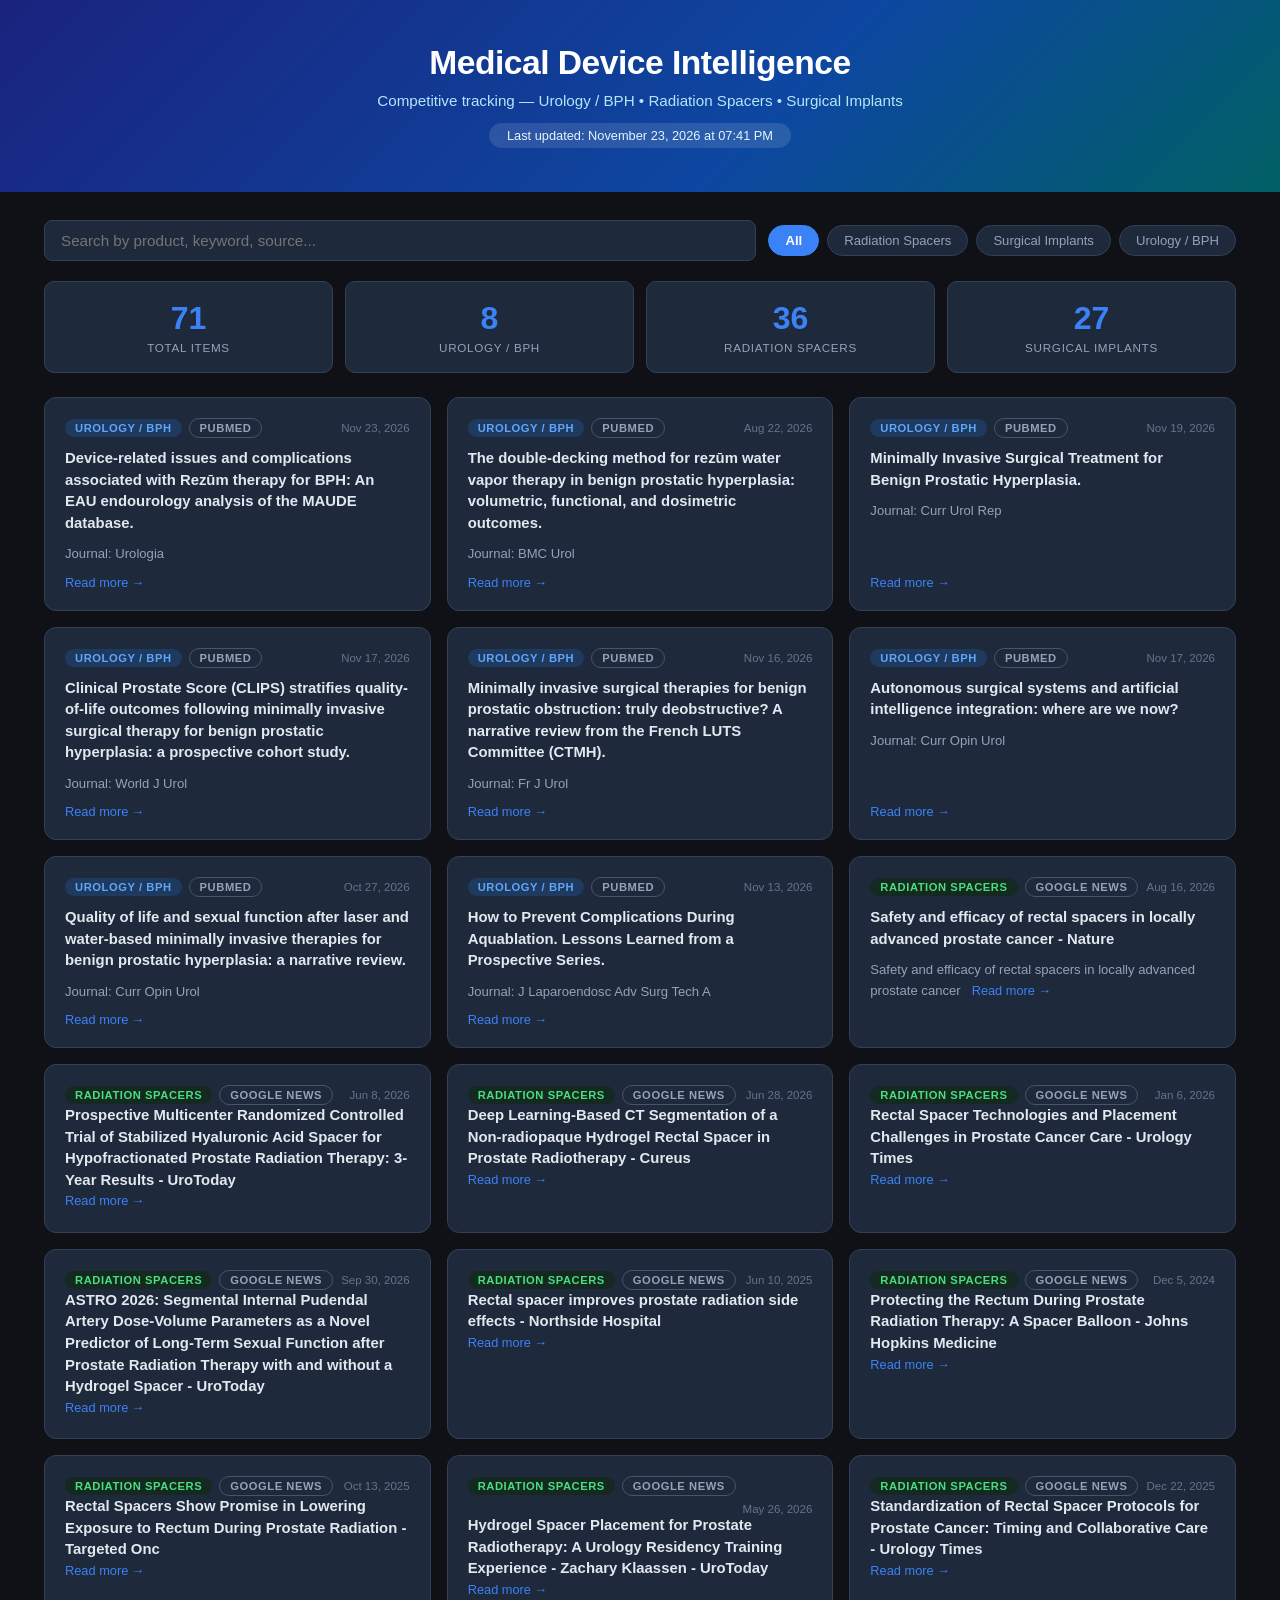
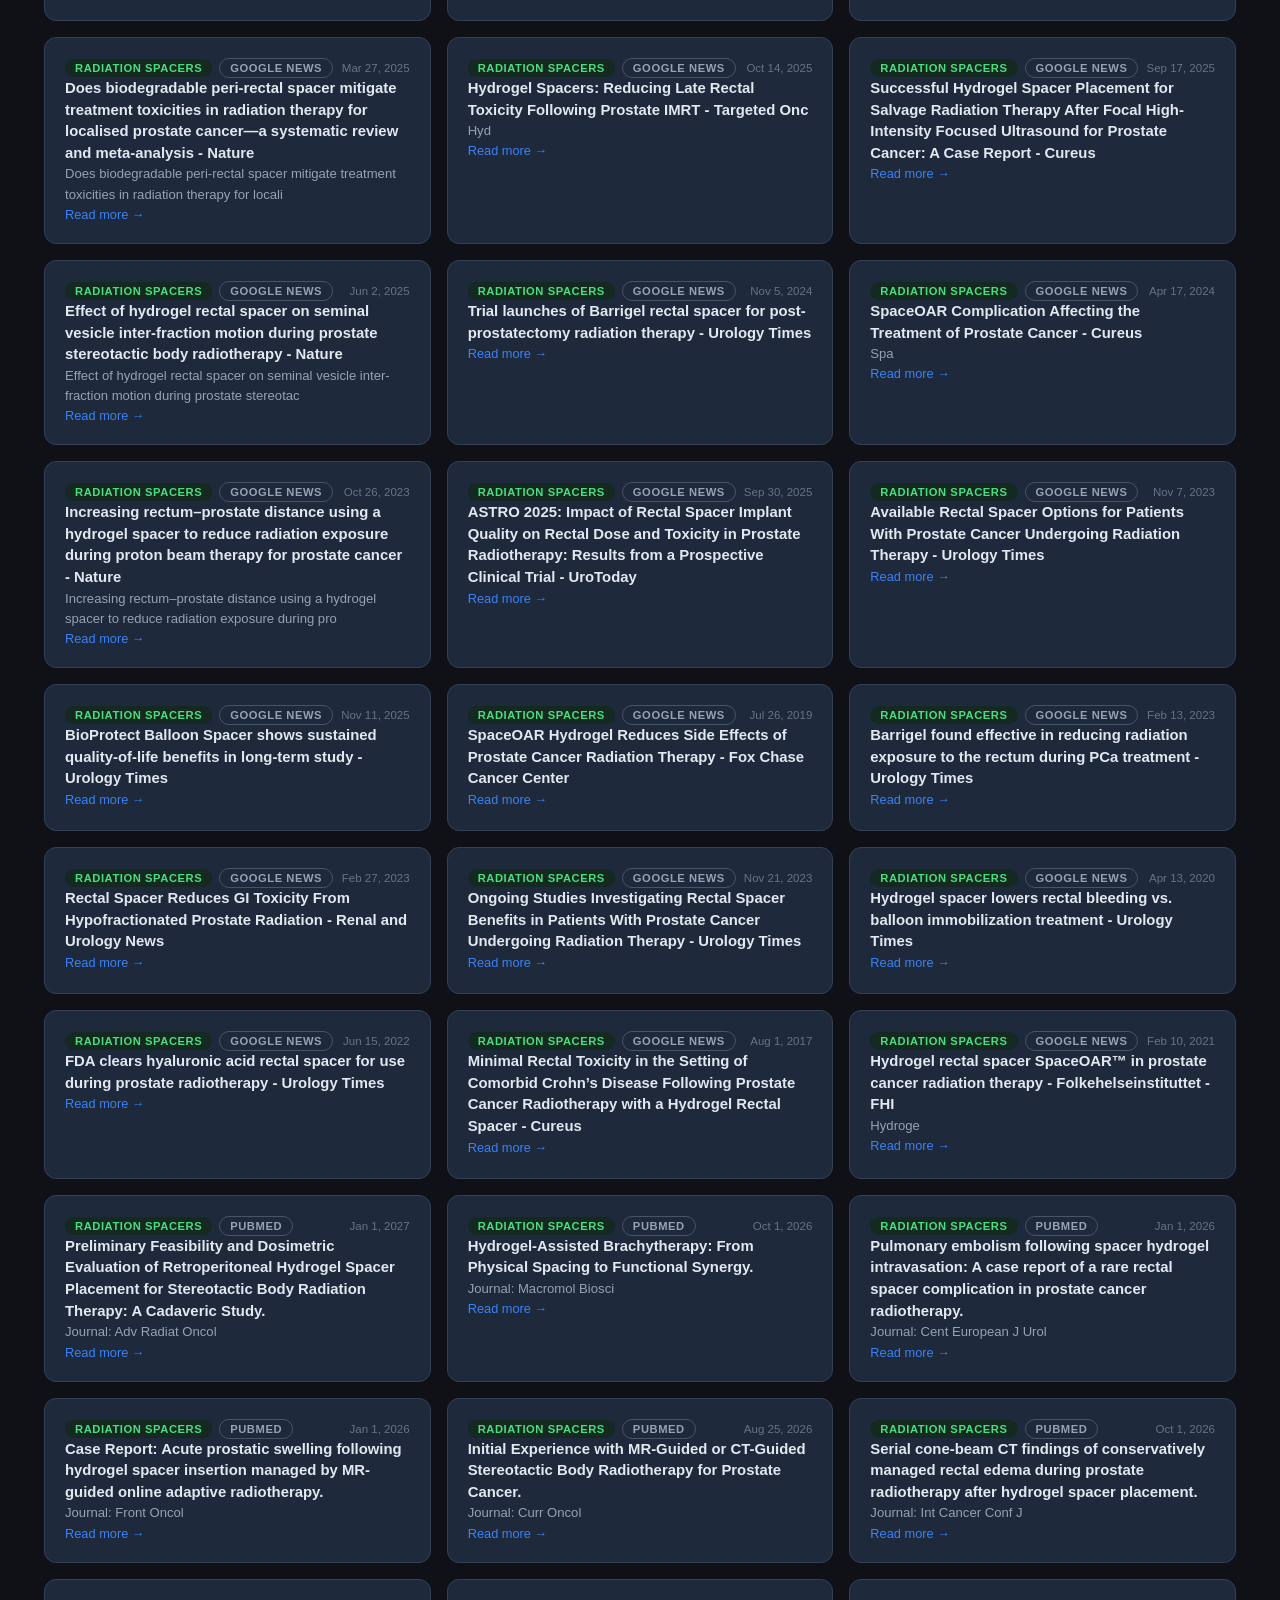
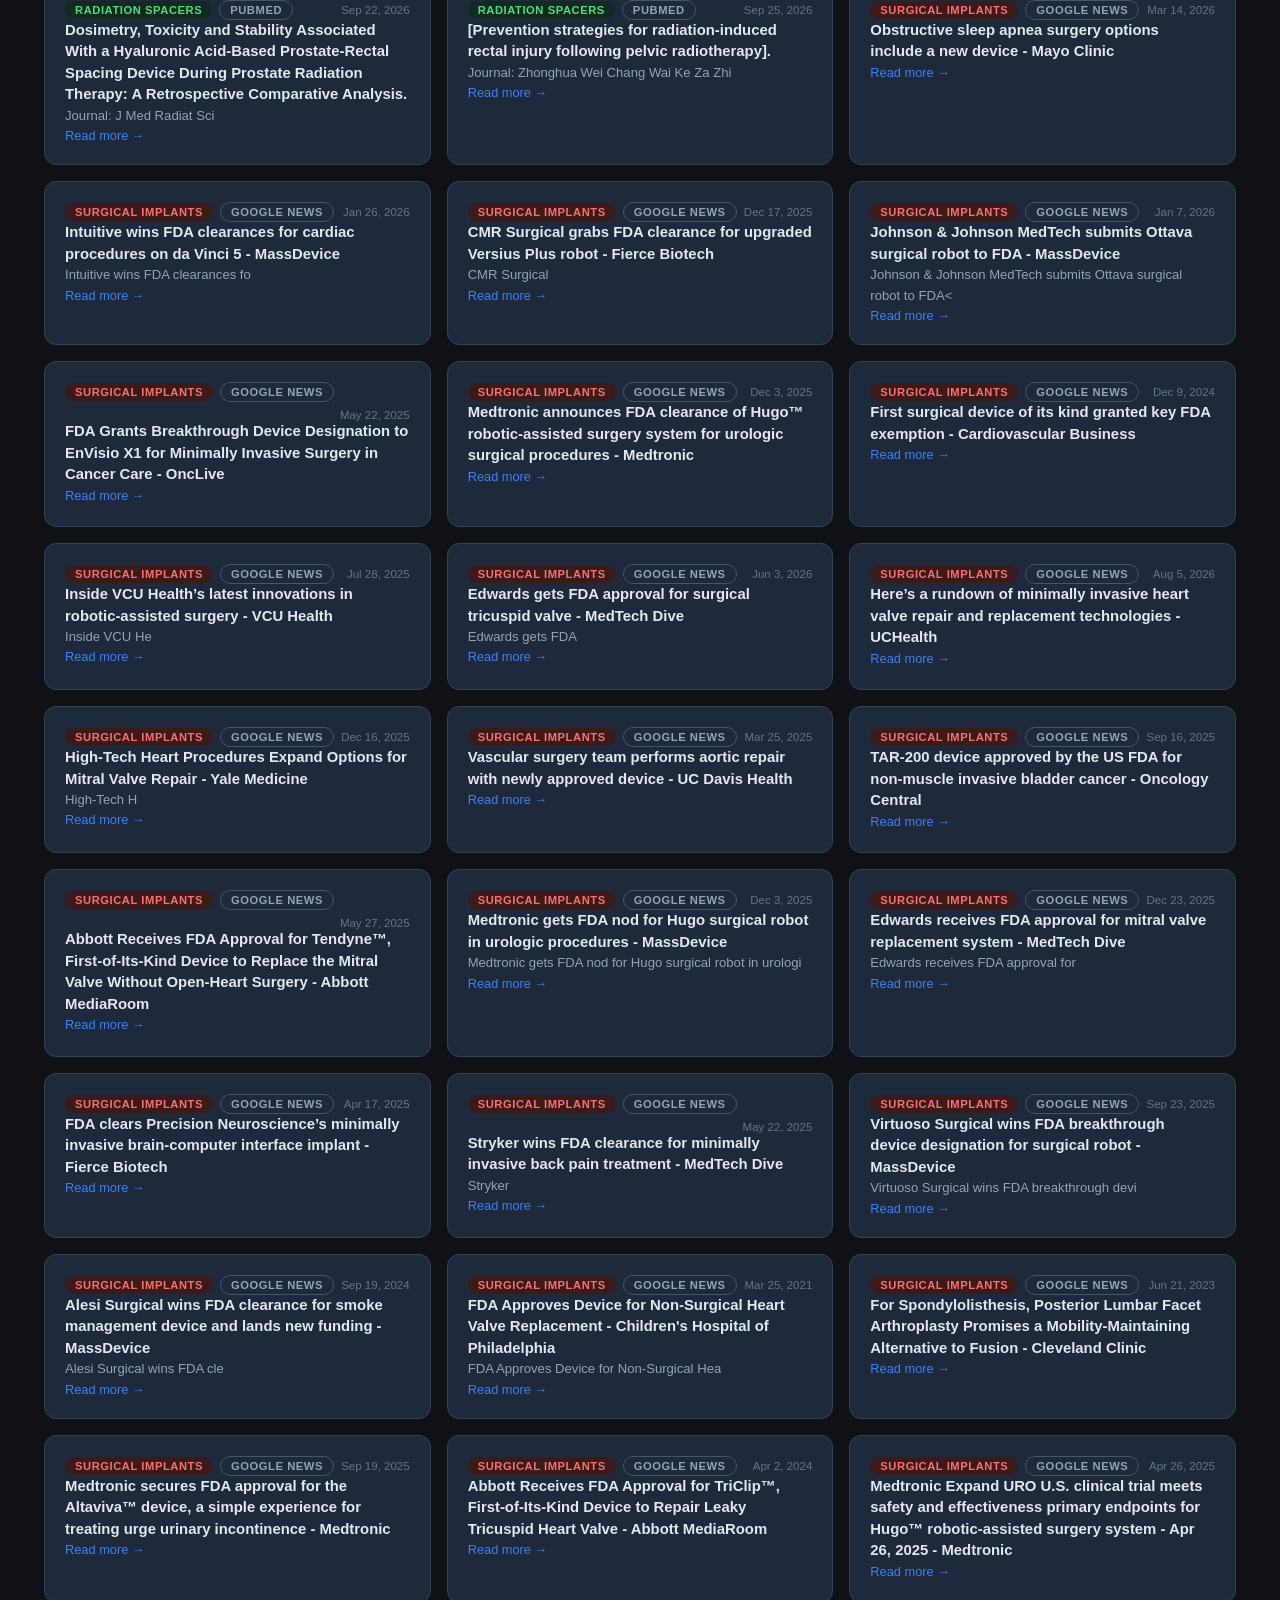
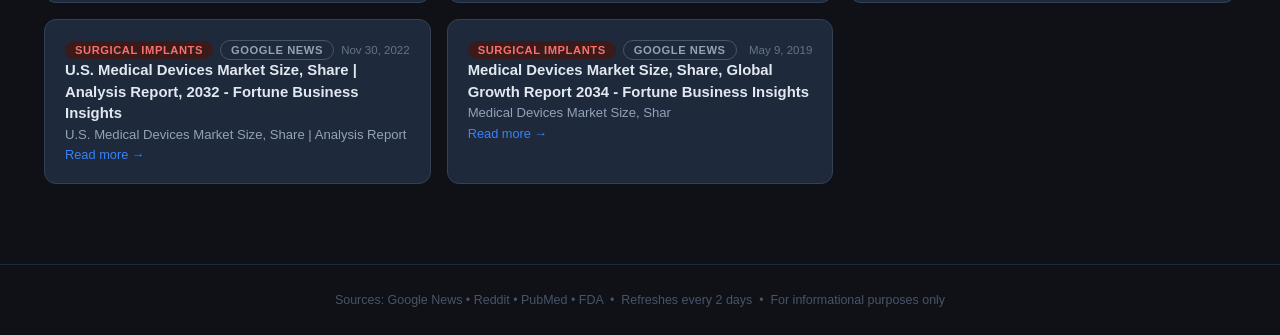
==== commit ea388a79: "chore: refresh medical device data 2026-11-23" ====
--- a/index.html
+++ b/index.html
@@ -54,7 +54,7 @@
 <header>
   <h1>Medical Device Intelligence</h1>
   <p>Competitive tracking &mdash; Urology / BPH &bull; Radiation Spacers &bull; Surgical Implants</p>
-  <span class="updated">Last updated: November 21, 2026 at 03:49 PM</span>
+  <span class="updated">Last updated: November 23, 2026 at 07:41 PM</span>
 </header>
 
 <div class="controls">
@@ -74,7 +74,7 @@
 </footer>
 
 <script>
-const DATA = [{"title": "UroLift 2 System with advanced tissue control launched for BPH - Urology Times", "url": "https://news.google.com/rss/articles/[base64]?oc=5", "description": "<a href=\"https://news.google.com/rss/articles/[base64]?oc=5\" target=\"_blank\">UroLift 2 System", "date": "Tue, 02 Apr 2024 07:00:00 GMT", "source": "Google News", "category": "Urology / BPH"}, {"title": "Advancements in Minimally Invasive Surgical Options for the Management of Benign Prostatic Hyperplasia - Urology Times", "url": "https://news.google.com/rss/articles/[base64]?oc=5", "description": "<a href=\"https://news.google.com/rss/articles/[base64]", "date": "Thu, 31 Mar 2022 07:00:00 GMT", "source": "Google News", "category": "Urology / BPH"}, {"title": "UroLift launched in Japanese BPH market - Urology Times", "url": "https://news.google.com/rss/articles/CBMifkFVX3lxTE9jSnZrajlXMnN6QWhFZ09LUzFSWDhmVWplYklNZ0NoblVWRHhZVDJpbGxod3d5R1FHUDRuczVnSkFuWFZrOG16cUNWdnkwNFI5QWZ2bV8tQ284dzh6c0JlZThWYUpEU1VnYVFCNzlfRnllaF9ITnFUbFpuMUZGUQ?oc=5", "description": "<a href=\"https://news.google.com/rss/articles/CBMifkFVX3lxTE9jSnZrajlXMnN6QWhFZ09LUzFSWDhmVWplYklNZ0NoblVWRHhZVDJpbGxod3d5R1FHUDRuczVnSkFuWFZrOG16cUNWdnkwNFI5QWZ2bV8tQ284dzh6c0JlZThWYUpEU1VnYVFCNzlfRnllaF9ITnFUbFpuMUZGUQ?oc=5\" target=\"_blank\">UroLift launched in Japanese BPH market</a>&nbsp;&nbsp;<f", "date": "Mon, 11 Apr 2022 07:00:00 GMT", "source": "Google News", "category": "Urology / BPH"}, {"title": "Urethral lift: 5-year data point to procedure’s durability - Urology Times", "url": "https://news.google.com/rss/articles/CBMikAFBVV95cUxNcHFOVEVwOUI0R2RXU1ZDdWdyWmVQZkpJcG01Ylhjbk5nR1BzRnBKU3o3QkFDYlRHVXl0YUhXSGduVGJzRXJBanN6RjJmbzZWMzQ2STFGQUNqbmFFeTdBSTJrb0tNTmFtU01tRGItbG04VGZlZ3ZMRWN5VjB1M3JJZkx4eS1DMEVzN1NlM1R6QWE?oc=5", "description": "<a href=\"https://news.google.com/rss/articles/CBMikAFBVV95cUxNcHFOVEVwOUI0R2RXU1ZDdWdyWmVQZkpJcG01Ylhjbk5nR1BzRnBKU3o3QkFDYlRHVXl0YUhXSGduVGJzRXJBanN6RjJmbzZWMzQ2STFGQUNqbmFFeTdBSTJrb0tNTmFtU01tRGItbG04VGZlZ3ZMRWN5VjB1M3JJZkx4eS1DMEVzN1NlM1R6QWE?oc=5\" target=\"_blank\">Urethral lift: 5-year data point", "date": "Thu, 01 Jun 2017 07:00:00 GMT", "source": "Google News", "category": "Urology / BPH"}, {"title": "Lift device for BPH earns FDA approval - Urology Times", "url": "https://news.google.com/rss/articles/CBMid0FVX3lxTE1LTWpwYjE4UzhFdGdKNGwzaktkdmZ3MnI5cjhDS0ZMX0tjMnlJTFFNTFFKNkFlR0VnMUFsRjR1Vk0yVE9aRlJST2NFODdTZkRDa3FoRlhPaDAwMHVkanJKcWpEUzFfNXpRR0p3NUtTRWdGbGJ1Tk5R?oc=5", "description": "<a href=\"https://news.google.com/rss/articles/CBMid0FVX3lxTE1LTWpwYjE4UzhFdGdKNGwzaktkdmZ3MnI5cjhDS0ZMX0tjMnlJTFFNTFFKNkFlR0VnMUFsRjR1Vk0yVE9aRlJST2NFODdTZkRDa3FoRlhPaDAwMHVkanJKcWpEUzFfNXpRR0p3NUtTRWdGbGJ1Tk5R?oc=5\" target=\"_blank\">Lift device for BPH earns FDA approval</a>&nbsp;&nbsp;<font color=\"", "date": "Mon, 16 Sep 2013 07:00:00 GMT", "source": "Google News", "category": "Urology / BPH"}, {"title": "Urethral lift found safe, efficacious in real-world setting - Urology Times", "url": "https://news.google.com/rss/articles/[base64]?oc=5", "description": "<a href=\"https://news.google.com/rss/articles/[base64]?oc=5\" target=\"_blank\">Urethral lift found safe, ef", "date": "Mon, 12 Aug 2019 07:00:00 GMT", "source": "Google News", "category": "Urology / BPH"}, {"title": "CMS approves CPT codes for prostatic lift system - Urology Times", "url": "https://news.google.com/rss/articles/CBMihAFBVV95cUxNdzdrQ2NJRDlzYkZmazRLQXgxelZTaGd0ajZ1Rjd3WHduTkFHbW4wZEJBc1d6VTIwX0RtYXFXTmxCakI0dXpYbFJxMU9vSWZGRmxrbFVPcnZBRENkc2loYkxPcUloRUw1eU5JVk43Wkp5UFk1d3hGQ3QzUmhHelNQcFZ4Sjk?oc=5", "description": "<a href=\"https://news.google.com/rss/articles/CBMihAFBVV95cUxNdzdrQ2NJRDlzYkZmazRLQXgxelZTaGd0ajZ1Rjd3WHduTkFHbW4wZEJBc1d6VTIwX0RtYXFXTmxCakI0dXpYbFJxMU9vSWZGRmxrbFVPcnZBRENkc2loYkxPcUloRUw1eU5JVk43Wkp5UFk1d3hGQ3QzUmhHelNQcFZ4Sjk?oc=5\" target=\"_blank\">CMS approves CPT codes for prostatic lift system", "date": "Mon, 10 Nov 2014 08:00:00 GMT", "source": "Google News", "category": "Urology / BPH"}, {"title": "Better erectile function is seen at 24 months with prostatic urethral lift - Urology Times", "url": "https://news.google.com/rss/articles/[base64]?oc=5", "description": "<a href=\"https://news.google.com/rss/articles/[base64]?oc=5\" target=\"_bl", "date": "Tue, 27 Jul 2021 07:00:00 GMT", "source": "Google News", "category": "Urology / BPH"}, {"title": "PROs favor prostatic urethral lift over water vapor ablation for BPH symptoms - Urology Times", "url": "https://news.google.com/rss/articles/[base64]?oc=5", "description": "<a href=\"https://news.google.com/rss/articles/[base64]?oc=5\" targe", "date": "Mon, 22 Jun 2020 07:00:00 GMT", "source": "Google News", "category": "Urology / BPH"}, {"title": "UroLift now reimbursed in France for BPH - Urology Times", "url": "https://news.google.com/rss/articles/CBMif0FVX3lxTE41bTBkM21YUlkxTHQ2MGFPYkZRcVNjUjhITGh1S1JEX3lFVndoVlhneklwS0dCXzVtNzIwQUFfRVNJVkxjZjhLNVptekxyU1FaUXVFcmNBX09Bd3JUYXJlWTgwcTNrLW9odWdoN1F6VnJ6YThHaFlEOE94SG1YTTA?oc=5", "description": "<a href=\"https://news.google.com/rss/articles/CBMif0FVX3lxTE41bTBkM21YUlkxTHQ2MGFPYkZRcVNjUjhITGh1S1JEX3lFVndoVlhneklwS0dCXzVtNzIwQUFfRVNJVkxjZjhLNVptekxyU1FaUXVFcmNBX09Bd3JUYXJlWTgwcTNrLW9odWdoN1F6VnJ6YThHaFlEOE94SG1YTTA?oc=5\" target=\"_blank\">UroLift now reimbursed in France for BPH</a>&nbsp;&nbsp;", "date": "Thu, 11 Mar 2021 08:00:00 GMT", "source": "Google News", "category": "Urology / BPH"}, {"title": "Urethral lift efficacious in men with large median lobe - Urology Times", "url": "https://news.google.com/rss/articles/CBMiiAFBVV95cUxQaURBb0VjenBTbzIxNmoxbFF2Y3BmZ3VhMXYyaHJNRzBxR2NZTDlRcVZLTW5zVUdTYzRCYzZlZEZzaVdMX1hZNlRkYzVXUjQ0QkplSC1VSmFIT3owM0hCSjNqejY4RXdISC1zaFhTUWpuMHotMzVGVkRBYXNybDRFSWRnWEZWWHZp?oc=5", "description": "<a href=\"https://news.google.com/rss/articles/CBMiiAFBVV95cUxQaURBb0VjenBTbzIxNmoxbFF2Y3BmZ3VhMXYyaHJNRzBxR2NZTDlRcVZLTW5zVUdTYzRCYzZlZEZzaVdMX1hZNlRkYzVXUjQ0QkplSC1VSmFIT3owM0hCSjNqejY4RXdISC1zaFhTUWpuMHotMzVGVkRBYXNybDRFSWRnWEZWWHZp?oc=5\" target=\"_blank\">Urethral lift efficacious in men with large", "date": "Tue, 06 Nov 2018 08:00:00 GMT", "source": "Google News", "category": "Urology / BPH"}, {"title": "PUL yields superior early patient experience to WVTT for BPH - Urology Times", "url": "https://news.google.com/rss/articles/[base64]?oc=5", "description": "<a href=\"https://news.google.com/rss/articles/[base64]?oc=5\" target=\"_blank\">PUL yields superior early p", "date": "Thu, 09 May 2024 07:00:00 GMT", "source": "Google News", "category": "Urology / BPH"}, {"title": "UroLift may offer improved early recovery period vs Rezūm for BPH - Urology Times", "url": "https://news.google.com/rss/articles/[base64]?oc=5", "description": "<a href=\"https://news.google.com/rss/articles/[base64]?oc=5\" target=\"_blank\">UroLift may", "date": "Fri, 04 Apr 2025 07:00:00 GMT", "source": "Google News", "category": "Urology / BPH"}, {"title": "What real-world data on BPH therapies reveal about retreatment rates - Urology Times", "url": "https://news.google.com/rss/articles/[base64]?oc=5", "description": "<a href=\"https://news.google.com/rss/articles/[base64]?oc=5\" target=\"_blank\">What ", "date": "Mon, 20 Sep 2021 07:00:00 GMT", "source": "Google News", "category": "Urology / BPH"}, {"title": "Prostatic urethral lift gaining on TURP as treatment choice for benign prostatic enlargement/LUTS - Urology Times", "url": "https://news.google.com/rss/articles/[base64]?oc=5", "description": "<a href=\"https://news.google.com/rss/articles/[base64]", "date": "Sun, 01 Aug 2021 07:00:00 GMT", "source": "Google News", "category": "Urology / BPH"}, {"title": "5-year Rezum study results show low rates of erectile and ejaculatory dysfunction - Urology Times", "url": "https://news.google.com/rss/articles/[base64]?oc=5", "description": "<a href=\"https://news.google.com/rss/articles/[base64]?oc=", "date": "Thu, 23 Sep 2021 07:00:00 GMT", "source": "Google News", "category": "Urology / BPH"}, {"title": "Urethral lift is superior to medical therapy in efficacy, patient experience - Urology Times", "url": "https://news.google.com/rss/articles/[base64]?oc=5", "description": "<a href=\"https://news.google.com/rss/articles/[base64]?oc=5\" target=\"", "date": "Mon, 06 May 2024 07:00:00 GMT", "source": "Google News", "category": "Urology / BPH"}, {"title": "Dr. Gange discusses data on the UroLift System for BPH - Urology Times", "url": "https://news.google.com/rss/articles/CBMikAFBVV95cUxOQzd5aWRqV2g5RVZ0OXJ5YW85TGlOUVF1SFRMLUhJTnBTQnlkTUNEZ0RHX2VTZ0p6NElCN0pPVjRlRE94WmRlQUdILVdhUVV0WnNuS3FPNHlfRGZzeWNRYURrVTRTMXc0SFJNRGRsYXpsMjluamcyWktPYkxKVzNRazNrOFNJRXNtMVpIVVU3V0M?oc=5", "description": "<a href=\"https://news.google.com/rss/articles/CBMikAFBVV95cUxOQzd5aWRqV2g5RVZ0OXJ5YW85TGlOUVF1SFRMLUhJTnBTQnlkTUNEZ0RHX2VTZ0p6NElCN0pPVjRlRE94WmRlQUdILVdhUVV0WnNuS3FPNHlfRGZzeWNRYURrVTRTMXc0SFJNRGRsYXpsMjluamcyWktPYkxKVzNRazNrOFNJRXNtMVpIVVU3V0M?oc=5\" target=\"_blank\">Dr. Gange discusses data on the ", "date": "Tue, 23 May 2023 07:00:00 GMT", "source": "Google News", "category": "Urology / BPH"}, {"title": "Study: BPH procedure’s benefits sustained at 3 years - Urology Times", "url": "https://news.google.com/rss/articles/CBMiiAFBVV95cUxORWR3WFhJMmZ4TTQ3ci1YSHhaanVfdVRYVjU2VEJhSmpCc2ZHOWw5R0htZXBHMUNHLTB4cXdzOW82XzJ2a0RpajE1c19oWXVja2FJOGpoNGpzYURWQWd4M21oQzlINXRXQXdvLWtMZDBpM3hnUldwYVpGQjNkWDdJRFpaSnlvdi1k?oc=5", "description": "<a href=\"https://news.google.com/rss/articles/CBMiiAFBVV95cUxORWR3WFhJMmZ4TTQ3ci1YSHhaanVfdVRYVjU2VEJhSmpCc2ZHOWw5R0htZXBHMUNHLTB4cXdzOW82XzJ2a0RpajE1c19oWXVja2FJOGpoNGpzYURWQWd4M21oQzlINXRXQXdvLWtMZDBpM3hnUldwYVpGQjNkWDdJRFpaSnlvdi1k?oc=5\" target=\"_blank\">Study: BPH procedure’s benefits sustained a", "date": "Tue, 01 Sep 2015 07:00:00 GMT", "source": "Google News", "category": "Urology / BPH"}, {"title": "UroLift vs. TURP: New gold standard for BPH? - Urology Times", "url": "https://news.google.com/rss/articles/CBMie0FVX3lxTE5rUHd5RG91bElzU3pkNWVpYjZxd0lIWElHTl9UaHJrbWJJNDhWSjR1elR5X1dsb2VDUXFRQ05TdzJFSzZnTG9VckREa3Zjdmh1TmJ1MFFhZzN3bmdwRWpoUGYxeGk4VVU2Z3ZyZjVHY2pQQmlPSXA5bmY3WQ?oc=5", "description": "<a href=\"https://news.google.com/rss/articles/CBMie0FVX3lxTE5rUHd5RG91bElzU3pkNWVpYjZxd0lIWElHTl9UaHJrbWJJNDhWSjR1elR5X1dsb2VDUXFRQ05TdzJFSzZnTG9VckREa3Zjdmh1TmJ1MFFhZzN3bmdwRWpoUGYxeGk4VVU2Z3ZyZjVHY2pQQmlPSXA5bmY3WQ?oc=5\" target=\"_blank\">UroLift vs. TURP: New gold standard for BPH?</a>&nbsp;&nbsp;<", "date": "Fri, 03 Jun 2016 07:00:00 GMT", "source": "Google News", "category": "Urology / BPH"}, {"title": "Making Sense of the Reintervention Rate for BPH - Urology Times", "url": "https://news.google.com/rss/articles/CBMiiAFBVV95cUxQRFAzQXY3OGFOblZ2dXJ0SlVwSWJiNC1MNjFUdzZ4R3k3RmFBenlaQnpIek9aaTVWY3JMNzFUZW1mRkN5amh1dTZNdjZnLVd0ejI3Z0FORmJQTGk3YTNqTEJBaFZSQ25taEtOZTZtTXRra1NEbXVpSWFGaFVmMzdiTGY3cGFuNEtW?oc=5", "description": "<a href=\"https://news.google.com/rss/articles/CBMiiAFBVV95cUxQRFAzQXY3OGFOblZ2dXJ0SlVwSWJiNC1MNjFUdzZ4R3k3RmFBenlaQnpIek9aaTVWY3JMNzFUZW1mRkN5amh1dTZNdjZnLVd0ejI3Z0FORmJQTGk3YTNqTEJBaFZSQ25taEtOZTZtTXRra1NEbXVpSWFGaFVmMzdiTGY3cGFuNEtW?oc=5\" target=\"_blank\">Making Sense of the Reintervention Rate for", "date": "Sun, 07 Mar 2021 08:00:00 GMT", "source": "Google News", "category": "Urology / BPH"}, {"title": "Evidence for Combining Prostatic Urethral Lift With Radiotherapy - Urology Times", "url": "https://news.google.com/rss/articles/[base64]?oc=5", "description": "<a href=\"https://news.google.com/rss/articles/[base64]?oc=5\" target=\"_blank\">Evidence for", "date": "Mon, 21 Sep 2026 07:00:00 GMT", "source": "Google News", "category": "Urology / BPH"}, {"title": "Urethral lift (UroLift): A new standard for BPH? - Urology Times", "url": "https://news.google.com/rss/articles/CBMifEFVX3lxTE03QS12T3FqMl9pR3Z1MHNMeU44dWg0blJGaVkxRkNheGM2Vjh2SW5EWmhMd2pjVWhyaUdoeTlPWlh4RnNlQmU5b3FOcFVHdFRhTzUwbWxsLXluWmlfY3NtdldMb296cVJfYVZZc3UyN094SzZFT19wakwzMW4?oc=5", "description": "<a href=\"https://news.google.com/rss/articles/CBMifEFVX3lxTE03QS12T3FqMl9pR3Z1MHNMeU44dWg0blJGaVkxRkNheGM2Vjh2SW5EWmhMd2pjVWhyaUdoeTlPWlh4RnNlQmU5b3FOcFVHdFRhTzUwbWxsLXluWmlfY3NtdldMb296cVJfYVZZc3UyN094SzZFT19wakwzMW4?oc=5\" target=\"_blank\">Urethral lift (UroLift): A new standard for BPH?</a>&nbsp;&n", "date": "Fri, 03 Jun 2016 07:00:00 GMT", "source": "Google News", "category": "Urology / BPH"}, {"title": "Updated AUA guidelines on BPH: What urologists need to know - Urology Times", "url": "https://news.google.com/rss/articles/CBMijwFBVV95cUxPTnVTMnJ1MncxQnd4SmNtLVMzeHd0N3JoQVRvM3hqb2o2MDd4NUVmczFBVlRRcXpwYmpOc2VWTjNLSS1aSDhxdmF5cEVVbDBLaUJacGVHTFZ3MGQ1Y0JQWVFTWVpwODZnaFBnTTM4dmFRNjFVOUVqdGJSTXZTeE1HZnJCZzMwSlpGSUNMRmgwSQ?oc=5", "description": "<a href=\"https://news.google.com/rss/articles/CBMijwFBVV95cUxPTnVTMnJ1MncxQnd4SmNtLVMzeHd0N3JoQVRvM3hqb2o2MDd4NUVmczFBVlRRcXpwYmpOc2VWTjNLSS1aSDhxdmF5cEVVbDBLaUJacGVHTFZ3MGQ1Y0JQWVFTWVpwODZnaFBnTTM4dmFRNjFVOUVqdGJSTXZTeE1HZnJCZzMwSlpGSUNMRmgwSQ?oc=5\" target=\"_blank\">Updated AUA guidelines on BPH: Wh", "date": "Fri, 13 Mar 2020 07:00:00 GMT", "source": "Google News", "category": "Urology / BPH"}, {"title": "An Overview of the Current Treatment Landscape for BPH - Urology Times", "url": "https://news.google.com/rss/articles/[base64]?oc=5", "description": "<a href=\"https://news.google.com/rss/articles/[base64]?oc=5\" target=\"_blank\">An Overview of the Current Tr", "date": "Mon, 29 Sep 2025 07:00:00 GMT", "source": "Google News", "category": "Urology / BPH"}, {"title": "3-year Aquablation study results show favorable outcomes in BPH - Urology Times", "url": "https://news.google.com/rss/articles/[base64]?oc=5", "description": "<a href=\"https://news.google.com/rss/articles/[base64]?oc=5\" target=\"_blank\">3-year Aquablation st", "date": "Wed, 22 Sep 2021 07:00:00 GMT", "source": "Google News", "category": "Urology / BPH"}, {"title": "BPH treatments’ cost-effectiveness put to test - Urology Times", "url": "https://news.google.com/rss/articles/CBMiggFBVV95cUxNTUc3ZmdjalhxbThtcWNIeHNFM0lacWhMcFB4OTRteDFRSHFpZTNjcHRfZm00a2RSVzkzcWpiTGZfWHBVakQxVHBtV2M5Y1M0REQ5WEU0UmZ4Vkl1OVQxTWZHZ3RpM2MyMmdjVVFtX1BtaHpiTXdLd095andkblZjTmpR?oc=5", "description": "<a href=\"https://news.google.com/rss/articles/CBMiggFBVV95cUxNTUc3ZmdjalhxbThtcWNIeHNFM0lacWhMcFB4OTRteDFRSHFpZTNjcHRfZm00a2RSVzkzcWpiTGZfWHBVakQxVHBtV2M5Y1M0REQ5WEU0UmZ4Vkl1OVQxTWZHZ3RpM2MyMmdjVVFtX1BtaHpiTXdLd095andkblZjTmpR?oc=5\" target=\"_blank\">BPH treatments’ cost-effectiveness put to test</a>&", "date": "Tue, 01 May 2018 07:00:00 GMT", "source": "Google News", "category": "Urology / BPH"}, {"title": "What Part B data reveal about BPH procedure usage - Urology Times", "url": "https://news.google.com/rss/articles/CBMiiwFBVV95cUxQYlJFZEFPbHFTS3VVYk5VNHdmSWdYZ3FQTUM0c1FjekYwTHNlYXRfQ0MwSTlpRm9Yc0pvdG53YkNRWmdnWWpqZ0dqYTM1aWpKOUFvcFRabFY1S2NCTEZjNW9GWVF2RGFBSWVRT3puNDZLLUhhdU9mMDNBWFVQUDI2WW1CT1NQX1hOdFdJ?oc=5", "description": "<a href=\"https://news.google.com/rss/articles/CBMiiwFBVV95cUxQYlJFZEFPbHFTS3VVYk5VNHdmSWdYZ3FQTUM0c1FjekYwTHNlYXRfQ0MwSTlpRm9Yc0pvdG53YkNRWmdnWWpqZ0dqYTM1aWpKOUFvcFRabFY1S2NCTEZjNW9GWVF2RGFBSWVRT3puNDZLLUhhdU9mMDNBWFVQUDI2WW1CT1NQX1hOdFdJ?oc=5\" target=\"_blank\">What Part B data reveal about BPH proce", "date": "Tue, 13 Feb 2024 08:00:00 GMT", "source": "Google News", "category": "Urology / BPH"}, {"title": "DeMISTifying less-invasive solutions for BPH - Urology Times", "url": "https://news.google.com/rss/articles/CBMif0FVX3lxTE1DQXJ0RzNacXFUaTZoWmhLVzBmaXh2M1l0RmNlWXYzQ183VS1KUXhmaElJODNrblBkcm1pS201MnNwbHVlVGxyeWtNa1lyTG1zVUlvWHFGRDVJQk10RTZPaUhGUVF6Y1lDUlJ3bFd0Um9wS0xqWDRLSEtOQnZuQ1k?oc=5", "description": "<a href=\"https://news.google.com/rss/articles/CBMif0FVX3lxTE1DQXJ0RzNacXFUaTZoWmhLVzBmaXh2M1l0RmNlWXYzQ183VS1KUXhmaElJODNrblBkcm1pS201MnNwbHVlVGxyeWtNa1lyTG1zVUlvWHFGRDVJQk10RTZPaUhGUVF6Y1lDUlJ3bFd0Um9wS0xqWDRLSEtOQnZuQ1k?oc=5\" target=\"_blank\">DeMISTifying less-invasive solutions for BPH</a>&nbsp;&n", "date": "Tue, 10 Sep 2019 07:00:00 GMT", "source": "Google News", "category": "Urology / BPH"}, {"title": "Managing BPH Before Prostate Radiotherapy: Options Compared - Urology Times", "url": "https://news.google.com/rss/articles/[base64]?oc=5", "description": "<a href=\"https://news.google.com/rss/articles/[base64]?oc=5\" target=\"_blank\">Managing BPH Before Pro", "date": "Mon, 14 Sep 2026 07:00:00 GMT", "source": "Google News", "category": "Urology / BPH"}, {"title": "Benign Prostatic Hyperplasia (BPH) Treatment & Management - Medscape eMedicine", "url": "https://news.google.com/rss/articles/CBMiZkFVX3lxTE5VZFItVENCelZXQmx4WXhOdHQ4SnpTNlIxcXFpWkdoLVhVakkzYnpCWnhPazcyV2Y5aVVlTWNCby1QaUVrMjRQMnNxaWs3d3g5ZWpUMUtLSHVWc0JJSzd1U3JyOVo5Zw?oc=5", "description": "<a href=\"https://news.google.com/rss/articles/CBMiZkFVX3lxTE5VZFItVENCelZXQmx4WXhOdHQ4SnpTNlIxcXFpWkdoLVhVakkzYnpCWnhPazcyV2Y5aVVlTWNCby1QaUVrMjRQMnNxaWs3d3g5ZWpUMUtLSHVWc0JJSzd1U3JyOVo5Zw?oc=5\" target=\"_blank\">Benign Prostatic Hyperplasia (BPH) Treatment & Management</a>&nbsp;&nbsp;<font color=\"#6f", "date": "Tue, 24 Dec 2024 08:00:00 GMT", "source": "Google News", "category": "Urology / BPH"}, {"title": "Benign Prostatic Hyperplasia (BPH): Practice Essentials, Background, Anatomy - Medscape eMedicine", "url": "https://news.google.com/rss/articles/CBMiZEFVX3lxTE1rWmM2UFVaTTh5VnVuVFZxemd2QnF6end4SjJSa0lCWFAyU0dpeVNtZjl2ZHZZY2poV2hzbW4xZV9ObXp0OXNBYUcya0MtMzlTdzhfUDVTRGk0cGw5TmpLNnVsTlg?oc=5", "description": "<a href=\"https://news.google.com/rss/articles/CBMiZEFVX3lxTE1rWmM2UFVaTTh5VnVuVFZxemd2QnF6end4SjJSa0lCWFAyU0dpeVNtZjl2ZHZZY2poV2hzbW4xZV9ObXp0OXNBYUcya0MtMzlTdzhfUDVTRGk0cGw5TmpLNnVsTlg?oc=5\" target=\"_blank\">Benign Prostatic Hyperplasia (BPH): Practice Essentials, Background, Anatomy</a>&nbsp;&nbsp;", "date": "Tue, 24 Dec 2024 08:00:00 GMT", "source": "Google News", "category": "Urology / BPH"}, {"title": "Investigators compare costs for surgical treatments of BPH - Urology Times", "url": "https://news.google.com/rss/articles/[base64]?oc=5", "description": "<a href=\"https://news.google.com/rss/articles/[base64]?oc=5\" target=\"_blank\">Investigators compare c", "date": "Sun, 04 Feb 2024 08:00:00 GMT", "source": "Google News", "category": "Urology / BPH"}, {"title": "Benign Prostatic Hyperplasia: Evaluation and Treatment - Medscape", "url": "https://news.google.com/rss/articles/CBMiekFVX3lxTE1tZ3lsN3FpOEJEM0tIYng1MEtRYUlrb1ZNQktab0FzUWI0T3ZaeHdWbWdmZktSeUNaV1BZenh4cnpYM3lzaXRObmZFYnpBOGxQQmpJOUFodW11VGNGNzBEcE53N2NDd1RpWnJQUnNzRFZER1k0bWxPZ293?oc=5", "description": "<a href=\"https://news.google.com/rss/articles/CBMiekFVX3lxTE1tZ3lsN3FpOEJEM0tIYng1MEtRYUlrb1ZNQktab0FzUWI0T3ZaeHdWbWdmZktSeUNaV1BZenh4cnpYM3lzaXRObmZFYnpBOGxQQmpJOUFodW11VGNGNzBEcE53N2NDd1RpWnJQUnNzRFZER1k0bWxPZ293?oc=5\" target=\"_blank\">Benign Prostatic Hyperplasia: Evaluation and Treatment</a>&nbsp", "date": "Tue, 06 May 2025 07:00:00 GMT", "source": "Google News", "category": "Urology / BPH"}, {"title": "Advancements in MIST for BPH: Options, Guidelines, and Patient-Centered Decision-Making - Urology Times", "url": "https://news.google.com/rss/articles/[base64]?oc=5", "description": "<a href=\"https://news.google.com/rss/articles/[base64]", "date": "Mon, 26 Aug 2024 07:00:00 GMT", "source": "Google News", "category": "Urology / BPH"}, {"title": "MISTs in Practice: Navigating Minimally Invasive Options for BPH - Urology Times", "url": "https://news.google.com/rss/articles/[base64]?oc=5", "description": "<a href=\"https://news.google.com/rss/articles/[base64]?oc=5\" target=\"_blank\">MISTs i", "date": "Fri, 24 Apr 2026 07:00:00 GMT", "source": "Google News", "category": "Urology / BPH"}, {"title": "Decision-Making for BPH in the MISTs Era - Urology Times", "url": "https://news.google.com/rss/articles/CBMif0FVX3lxTE83UWtRUW9XOThQNDliSXRsVjdpQkptSlNKYk14NTRoemI2TDg2cmI4RWRMSVNIak9Uc3RWcVZnUC12MlByYW9sNnFxZDRBeW81bzlTSWN3czBBVE5pdjF2LVh0NHpWZW1pd09JbG10by1LUjE3Nmh5aHlFTVlRWHc?oc=5", "description": "<a href=\"https://news.google.com/rss/articles/CBMif0FVX3lxTE83UWtRUW9XOThQNDliSXRsVjdpQkptSlNKYk14NTRoemI2TDg2cmI4RWRMSVNIak9Uc3RWcVZnUC12MlByYW9sNnFxZDRBeW81bzlTSWN3czBBVE5pdjF2LVh0NHpWZW1pd09JbG10by1LUjE3Nmh5aHlFTVlRWHc?oc=5\" target=\"_blank\">Decision-Making for BPH in the MISTs Era</a>&nbsp;&nbsp;", "date": "Tue, 12 May 2026 07:00:00 GMT", "source": "Google News", "category": "Urology / BPH"}, {"title": "How CMS Proposed Rule May Benefit Some Practices That Treat BPH - Urology Times", "url": "https://news.google.com/rss/articles/[base64]?oc=5", "description": "<a href=\"https://news.google.com/rss/articles/[base64]?oc=5\" target=\"_blank\">How CMS Propo", "date": "Mon, 13 Oct 2025 07:00:00 GMT", "source": "Google News", "category": "Urology / BPH"}, {"title": "Expert pointers on BPH evaluation and treatment - Urology Times", "url": "https://news.google.com/rss/articles/CBMiiAFBVV95cUxQemdpV2tJMlRYRDZNbTlGMHNsUHVlZG12T3ZGTUJwS2tURXRWMHc4Y0hPVTlDUDdRYUFFQ1hjMy1QTXlWTUxPOTFMV0JPQVFvSENhdWwtTnllRC1IR01WajhKcGZfREQ4Skl4a19mNDk2TnJFQy0zaTh5RVF4RHVEWHNRdXhwMlRM?oc=5", "description": "<a href=\"https://news.google.com/rss/articles/CBMiiAFBVV95cUxQemdpV2tJMlRYRDZNbTlGMHNsUHVlZG12T3ZGTUJwS2tURXRWMHc4Y0hPVTlDUDdRYUFFQ1hjMy1QTXlWTUxPOTFMV0JPQVFvSENhdWwtTnllRC1IR01WajhKcGZfREQ4Skl4a19mNDk2TnJFQy0zaTh5RVF4RHVEWHNRdXhwMlRM?oc=5\" target=\"_blank\">Expert pointers on BPH evaluation and treat", "date": "Thu, 10 Jun 2021 07:00:00 GMT", "source": "Google News", "category": "Urology / BPH"}, {"title": "Resective Surgery and Minimally Invasive Procedures For BPH - Urology Times", "url": "https://news.google.com/rss/articles/[base64]?oc=5", "description": "<a href=\"https://news.google.com/rss/articles/[base64]?oc=5\" target=\"_blank\">Resective Surgery and", "date": "Mon, 14 Apr 2025 07:00:00 GMT", "source": "Google News", "category": "Urology / BPH"}, {"title": "Top 10 Urology Times articles in benign prostatic hyperplasia - Urology Times", "url": "https://news.google.com/rss/articles/[base64]?oc=5", "description": "<a href=\"https://news.google.com/rss/articles/[base64]?oc=5\" target=\"_blank\">Top 10 Urology Ti", "date": "Thu, 25 Dec 2025 08:00:00 GMT", "source": "Google News", "category": "Urology / BPH"}, {"title": "FDA Approves New Device for Enlarged Prostate Treatment - Medscape", "url": "https://news.google.com/rss/articles/CBMiVkFVX3lxTE84TmdkcHQ5ZURhT2dzamZIVlBVX3p5R2dLRkV5M19BWEstUmNMbVJ4Unc5aEZ2R2hsZVFTOTJydEd5dTBSNkhaU3dNeFlHNWRDY1lLMkNR?oc=5", "description": "<a href=\"https://news.google.com/rss/articles/CBMiVkFVX3lxTE84TmdkcHQ5ZURhT2dzamZIVlBVX3p5R2dLRkV5M19BWEstUmNMbVJ4Unc5aEZ2R2hsZVFTOTJydEd5dTBSNkhaU3dNeFlHNWRDY1lLMkNR?oc=5\" target=\"_blank\">FDA Approves New Device for Enlarged Prostate Treatment</a>&nbsp;&nbsp;<font color=\"#6f6f6f\">Medscape</font>", "date": "Tue, 11 Jul 2023 07:00:00 GMT", "source": "Google News", "category": "Urology / BPH"}, {"title": "Unmet Needs and Barriers to Adoption of Minimally Invasive Treatments for BPH - Urology Times", "url": "https://news.google.com/rss/articles/[base64]?oc=5", "description": "<a href=\"https://news.google.com/rss/articles/[base64]?oc=5\" targe", "date": "Mon, 13 Oct 2025 07:00:00 GMT", "source": "Google News", "category": "Urology / BPH"}, {"title": "Factors Guiding Decision-Making for BPH - Urology Times", "url": "https://news.google.com/rss/articles/CBMifkFVX3lxTE94NlVLMDMzX2xnSmVzSzZkQk5kcXg4alpSclRkcUpKVXFlb3hJR2NtQWFEX1N3eVVXU1ZGQVN0a05RLW1BYWNQbVhGaWIzX0VFcEpvOTBTYXEzWFlaVFFlYVQxdG1FcWlUT0Q1Y3IzUVA1TUJtenUxRzYwRnFEUQ?oc=5", "description": "<a href=\"https://news.google.com/rss/articles/CBMifkFVX3lxTE94NlVLMDMzX2xnSmVzSzZkQk5kcXg4alpSclRkcUpKVXFlb3hJR2NtQWFEX1N3eVVXU1ZGQVN0a05RLW1BYWNQbVhGaWIzX0VFcEpvOTBTYXEzWFlaVFFlYVQxdG1FcWlUT0Q1Y3IzUVA1TUJtenUxRzYwRnFEUQ?oc=5\" target=\"_blank\">Factors Guiding Decision-Making for BPH</a>&nbsp;&nbsp;<f", "date": "Mon, 29 Sep 2025 07:00:00 GMT", "source": "Google News", "category": "Urology / BPH"}, {"title": "Benign Prostatic Hyperplasia (BPH) Guidelines - Medscape eMedicine", "url": "https://news.google.com/rss/articles/CBMiZ0FVX3lxTE55STVlcnFLeUg3d21VbUstOUwyYjVGaVdJMWVzcW5zWGFjVF91WElIcFUwY3pmU3U1OXVBY0pQZXFXOUJvdVVZUG9DUHZGZmlNc1Z3S253bl9YNFRPWHZ4Z3NfVXhzRjQ?oc=5", "description": "<a href=\"https://news.google.com/rss/articles/CBMiZ0FVX3lxTE55STVlcnFLeUg3d21VbUstOUwyYjVGaVdJMWVzcW5zWGFjVF91WElIcFUwY3pmU3U1OXVBY0pQZXFXOUJvdVVZUG9DUHZGZmlNc1Z3S253bl9YNFRPWHZ4Z3NfVXhzRjQ?oc=5\" target=\"_blank\">Benign Prostatic Hyperplasia (BPH) Guidelines</a>&nbsp;&nbsp;<font color=\"#6f6f6f\">Medsc", "date": "Tue, 24 Dec 2024 08:00:00 GMT", "source": "Google News", "category": "Urology / BPH"}, {"title": "Connor Forbes, MD, on trends in surgical procedures for BPH - Urology Times", "url": "https://news.google.com/rss/articles/[base64]?oc=5", "description": "<a href=\"https://news.google.com/rss/articles/[base64]?oc=5\" target=\"_blank\">Connor Forbes, MD, on tr", "date": "Sun, 15 Jun 2025 07:00:00 GMT", "source": "Google News", "category": "Urology / BPH"}, {"title": "Functional outcomes are equivalent after HoLEP regardless of receipt of prior BPH procedure - Urology Times", "url": "https://news.google.com/rss/articles/[base64]?oc=5", "description": "<a href=\"https://news.google.com/rss/articles/[base64]", "date": "Fri, 28 Apr 2023 07:00:00 GMT", "source": "Google News", "category": "Urology / BPH"}, {"title": "The BPH Treatment Journey From Diagnosis to Follow-Up - Urology Times", "url": "https://news.google.com/rss/articles/CBMikAFBVV95cUxPVWhhNUtUalAySEt0ejdHcjk2Umx5SGNBajNXWThTbDNQTF9JTUdtdlZ5SDVKWnpNbzVvOGFNdUlDS0M5YTJoSm93a0lQdm5ZZkhJRkZoREJLaEkzTUYtS1p5Qlo4enVlUjFmTm52VkNNM3FGYnQ0OHlfNTVIWVJza1ZUYzd6NUs1aV9wNlQwVC0?oc=5", "description": "<a href=\"https://news.google.com/rss/articles/CBMikAFBVV95cUxPVWhhNUtUalAySEt0ejdHcjk2Umx5SGNBajNXWThTbDNQTF9JTUdtdlZ5SDVKWnpNbzVvOGFNdUlDS0M5YTJoSm93a0lQdm5ZZkhJRkZoREJLaEkzTUYtS1p5Qlo4enVlUjFmTm52VkNNM3FGYnQ0OHlfNTVIWVJza1ZUYzd6NUs1aV9wNlQwVC0?oc=5\" target=\"_blank\">The BPH Treatment Journey From D", "date": "Mon, 06 Oct 2025 07:00:00 GMT", "source": "Google News", "category": "Urology / BPH"}, {"title": "Waterjet ablation offers minimally invasive option for BPH - Urology Times", "url": "https://news.google.com/rss/articles/[base64]?oc=5", "description": "<a href=\"https://news.google.com/rss/articles/[base64]?oc=5\" target=\"_blank\">Waterjet ablation offers mini", "date": "Wed, 07 Aug 2019 07:00:00 GMT", "source": "Google News", "category": "Urology / BPH"}, {"title": "Gross Hematuria after BPH Treatment - Medscape", "url": "https://news.google.com/rss/articles/CBMiXkFVX3lxTFB0RGJrb3k4NjJWaGJwNElia3hpSHEwNENscS1CSmNqemVUeEhIY2VpUXZ0VmVxZU1UZ29pQWZhMDE1dlQ0d2xwUTFZdmc2NzZzQlBrbzVveURiTzRUR2c?oc=5", "description": "<a href=\"https://news.google.com/rss/articles/CBMiXkFVX3lxTFB0RGJrb3k4NjJWaGJwNElia3hpSHEwNENscS1CSmNqemVUeEhIY2VpUXZ0VmVxZU1UZ29pQWZhMDE1dlQ0d2xwUTFZdmc2NzZzQlBrbzVveURiTzRUR2c?oc=5\" target=\"_blank\">Gross Hematuria after BPH Treatment</a>&nbsp;&nbsp;<font color=\"#6f6f6f\">Medscape</font>", "date": "Wed, 22 Nov 2023 08:00:00 GMT", "source": "Google News", "category": "Urology / BPH"}, {"title": "Managing the Lower Urinary Tract Symptoms of BPH: New Guidance - Medscape", "url": "https://news.google.com/rss/articles/CBMiVkFVX3lxTE0wM0x6dDI3a2VrR0xLZ1NYOEctTVZyMExEcnM2ZzU3UHRrdWlnenVwUWpLRmNyME8tMVE4SUI2N1hiS0d3cDhZUTAwQUtmM2RkcnRrYjB3?oc=5", "description": "<a href=\"https://news.google.com/rss/articles/CBMiVkFVX3lxTE0wM0x6dDI3a2VrR0xLZ1NYOEctTVZyMExEcnM2ZzU3UHRrdWlnenVwUWpLRmNyME8tMVE4SUI2N1hiS0d3cDhZUTAwQUtmM2RkcnRrYjB3?oc=5\" target=\"_blank\">Managing the Lower Urinary Tract Symptoms of BPH: New Guidance</a>&nbsp;&nbsp;<font color=\"#6f6f6f\">Medscape</f", "date": "Thu, 20 Jan 2022 08:00:00 GMT", "source": "Google News", "category": "Urology / BPH"}, {"title": "Minimally Invasive Surgical Treatments vs TURP, Laser Enucleation for BPH - Urology Times", "url": "https://news.google.com/rss/articles/[base64]?oc=5", "description": "<a href=\"https://news.google.com/rss/articles/[base64]?oc=5\" target=\"_blan", "date": "Mon, 20 Oct 2025 07:00:00 GMT", "source": "Google News", "category": "Urology / BPH"}, {"title": "Dr. Gill discusses clinical impact of the new wave of BPH treatments - Urology Times", "url": "https://news.google.com/rss/articles/[base64]?oc=5", "description": "<a href=\"https://news.google.com/rss/articles/[base64]?oc=5\" target=\"_blank\">Dr. Gil", "date": "Sun, 23 Oct 2022 07:00:00 GMT", "source": "Google News", "category": "Urology / BPH"}, {"title": "Finasteride May Be Helpful for Benign Prostatic Hypertrophy - Medscape", "url": "https://news.google.com/rss/articles/CBMiVkFVX3lxTE9kS2R0ZnVNT0swbWRmR01reXU1Njh0Z3daQTA5UTVnczZCMHBNdUo2N250ZXFkTDBZSnBPc0lIMWFaNzRJR3p4S01uOVJMOElKMHdEWUdn?oc=5", "description": "<a href=\"https://news.google.com/rss/articles/CBMiVkFVX3lxTE9kS2R0ZnVNT0swbWRmR01reXU1Njh0Z3daQTA5UTVnczZCMHBNdUo2N250ZXFkTDBZSnBPc0lIMWFaNzRJR3p4S01uOVJMOElKMHdEWUdn?oc=5\" target=\"_blank\">Finasteride May Be Helpful for Benign Prostatic Hypertrophy</a>&nbsp;&nbsp;<font color=\"#6f6f6f\">Medscape</font", "date": "Fri, 08 Oct 2010 07:00:00 GMT", "source": "Google News", "category": "Urology / BPH"}, {"title": "Benign Prostatic Hyperplasia: EAU 2024 Guideline Expert Insight - Medscape", "url": "https://news.google.com/rss/articles/[base64]?oc=5", "description": "<a href=\"https://news.google.com/rss/articles/[base64]?oc=5\" target=\"_blank\">Benign Prostatic Hyperplasia", "date": "Mon, 10 Jun 2024 07:00:00 GMT", "source": "Google News", "category": "Urology / BPH"}, {"title": "FAQs: Medical and surgical management of LUTS/BPH under the 2026 AUA guideline - Urology Times", "url": "https://news.google.com/rss/articles/[base64]?oc=5", "description": "<a href=\"https://news.google.com/rss/articles/[base64]?oc=5\" targe", "date": "Mon, 18 May 2026 07:00:00 GMT", "source": "Google News", "category": "Urology / BPH"}, {"title": "Dihydrotestosterone May Not Affect Prostate Growth But May Reduce BMD - Medscape", "url": "https://news.google.com/rss/articles/CBMiVkFVX3lxTE1oaTVGMU9hdEZQeGZTTGpHUkF3bmFoM0tERWJUdk9JRndlcEp3V2xSbHIyTndCYnhhR3I5bUZiY1NxR0VNMlR0TWN3ZEQ5MkJEaXlZeEVB?oc=5", "description": "<a href=\"https://news.google.com/rss/articles/CBMiVkFVX3lxTE1oaTVGMU9hdEZQeGZTTGpHUkF3bmFoM0tERWJUdk9JRndlcEp3V2xSbHIyTndCYnhhR3I5bUZiY1NxR0VNMlR0TWN3ZEQ5MkJEaXlZeEVB?oc=5\" target=\"_blank\">Dihydrotestosterone May Not Affect Prostate Growth But May Reduce BMD</a>&nbsp;&nbsp;<font color=\"#6f6f6f\">Meds", "date": "Tue, 16 Nov 2010 08:00:00 GMT", "source": "Google News", "category": "Urology / BPH"}, {"title": "Patient undergoing BPH procedure sues for negligence and malpractice - Urology Times", "url": "https://news.google.com/rss/articles/[base64]?oc=5", "description": "<a href=\"https://news.google.com/rss/articles/[base64]?oc=5\" target=\"_blank\">Patie", "date": "Wed, 11 Jan 2023 08:00:00 GMT", "source": "Google News", "category": "Urology / BPH"}, {"title": "A rising tide that lifts all boats: PSMA-PET and genomic testing for prostate cancer - Urology Times", "url": "https://news.google.com/rss/articles/[base64]?oc=5", "description": "<a href=\"https://news.google.com/rss/articles/[base64]?o", "date": "Mon, 28 Sep 2026 07:00:00 GMT", "source": "Google News", "category": "Urology / BPH"}, {"title": "Chronic Bacterial Prostatitis Medication: Antibiotics, Alpha-Adrenergic Blocking Agents, 5-Alpha-Reductase Inhibitors - Medscape eMedicine", "url": "https://news.google.com/rss/articles/CBMiZ0FVX3lxTE50OEdsYzZKTW9nbndjUW05eWFGZWg1b0M2d0FmSlRkc3RfbnF1aWxhVXBUc3VDTHJtclhxR3lMazdmUW1FWldsbXhSUGVsVUhkd21yV01ZcnBNcTUwNFo3S2VLQ0MySjA?oc=5", "description": "<a href=\"https://news.google.com/rss/articles/CBMiZ0FVX3lxTE50OEdsYzZKTW9nbndjUW05eWFGZWg1b0M2d0FmSlRkc3RfbnF1aWxhVXBUc3VDTHJtclhxR3lMazdmUW1FWldsbXhSUGVsVUhkd21yV01ZcnBNcTUwNFo3S2VLQ0MySjA?oc=5\" target=\"_blank\">Chronic Bacterial Prostatitis Medication: Antibiotics, Alpha-Adrenergic Blocking Agents,", "date": "Thu, 18 May 2023 07:00:00 GMT", "source": "Google News", "category": "Urology / BPH"}, {"title": "The double-decking method for rezūm water vapor therapy in benign prostatic hyperplasia: volumetric, functional, and dosimetric outcomes.", "url": "https://pubmed.ncbi.nlm.nih.gov/43052957/", "description": "Journal: BMC Urol", "date": "2026 Aug 22", "source": "PubMed", "category": "Urology / BPH"}, {"title": "Minimally Invasive Surgical Treatment for Benign Prostatic Hyperplasia.", "url": "https://pubmed.ncbi.nlm.nih.gov/43052570/", "description": "Journal: Curr Urol Rep", "date": "2026 Nov 19", "source": "PubMed", "category": "Urology / BPH"}, {"title": "Clinical Prostate Score (CLIPS) stratifies quality-of-life outcomes following minimally invasive surgical therapy for benign prostatic hyperplasia: a prospective cohort study.", "url": "https://pubmed.ncbi.nlm.nih.gov/43043522/", "description": "Journal: World J Urol", "date": "2026 Nov 17", "source": "PubMed", "category": "Urology / BPH"}, {"title": "Minimally invasive surgical therapies for benign prostatic obstruction: truly deobstructive? A narrative review from the French LUTS Committee (CTMH).", "url": "https://pubmed.ncbi.nlm.nih.gov/43039111/", "description": "Journal: Fr J Urol", "date": "2026 Nov 16", "source": "PubMed", "category": "Urology / BPH"}, {"title": "Autonomous surgical systems and artificial intelligence integration: where are we now?", "url": "https://pubmed.ncbi.nlm.nih.gov/43038270/", "description": "Journal: Curr Opin Urol", "date": "2026 Nov 17", "source": "PubMed", "category": "Urology / BPH"}, {"title": "Quality of life and sexual function after laser and water-based minimally invasive therapies for benign prostatic hyperplasia: a narrative review.", "url": "https://pubmed.ncbi.nlm.nih.gov/43023934/", "description": "Journal: Curr Opin Urol", "date": "2026 Oct 27", "source": "PubMed", "category": "Urology / BPH"}, {"title": "How to Prevent Complications During Aquablation. Lessons Learned from a Prospective Series.", "url": "https://pubmed.ncbi.nlm.nih.gov/43021673/", "description": "Journal: J Laparoendosc Adv Surg Tech A", "date": "2026 Nov 13", "source": "PubMed", "category": "Urology / BPH"}, {"title": "Reply to editorial comment on \"does aquablation wash away holmium laser enucleation of the prostate (HoLEP)?: a comparison of the techniques and outcomes.\".", "url": "https://pubmed.ncbi.nlm.nih.gov/43016019/", "description": "Journal: Can J Urol", "date": "2026 Oct 30", "source": "PubMed", "category": "Urology / BPH"}, {"title": "Safety and efficacy of rectal spacers in locally advanced prostate cancer - Nature", "url": "https://news.google.com/rss/articles/CBMiX0FVX3lxTE9sckVtUDJnMkdvSU1WMldQMHp0aFk3c283V3VaTVFfaENjRXJ6YUF4MU5JRkI4MlNxMkxxSm9ickhIZHFFTndQSzRtZkwydWNJbkVYSGszcnBJYnExcEw4?oc=5", "description": "<a href=\"https://news.google.com/rss/articles/CBMiX0FVX3lxTE9sckVtUDJnMkdvSU1WMldQMHp0aFk3c283V3VaTVFfaENjRXJ6YUF4MU5JRkI4MlNxMkxxSm9ickhIZHFFTndQSzRtZkwydWNJbkVYSGszcnBJYnExcEw4?oc=5\" target=\"_blank\">Safety and efficacy of rectal spacers in locally advanced prostate cancer</a>&nbsp;&nbsp;<font colo", "date": "Sun, 16 Aug 2026 07:00:00 GMT", "source": "Google News", "category": "Radiation Spacers"}, {"title": "Prospective Multicenter Randomized Controlled Trial of Stabilized Hyaluronic Acid Spacer for Hypofractionated Prostate Radiation Therapy: 3-Year Results - UroToday", "url": "https://news.google.com/rss/articles/[base64]?oc=5", "description": "<a href=\"https://news.google.com/rss/articles/[base64]", "date": "Mon, 08 Jun 2026 07:00:00 GMT", "source": "Google News", "category": "Radiation Spacers"}, {"title": "Deep Learning-Based CT Segmentation of a Non-radiopaque Hydrogel Rectal Spacer in Prostate Radiotherapy - Cureus", "url": "https://news.google.com/rss/articles/[base64]?oc=5", "description": "<a href=\"https://news.google.com/rss/articles/[base64]", "date": "Sun, 28 Jun 2026 07:00:00 GMT", "source": "Google News", "category": "Radiation Spacers"}, {"title": "Rectal Spacer Technologies and Placement Challenges in Prostate Cancer Care - Urology Times", "url": "https://news.google.com/rss/articles/[base64]?oc=5", "description": "<a href=\"https://news.google.com/rss/articles/[base64]?oc=5\" target=\"", "date": "Tue, 06 Jan 2026 08:00:00 GMT", "source": "Google News", "category": "Radiation Spacers"}, {"title": "Hydrogel Spacer Placement for Prostate Radiotherapy: A Urology Residency Training Experience - Zachary Klaassen - UroToday", "url": "https://news.google.com/rss/articles/[base64]?oc=5", "description": "<a href=\"https://news.google.com/rss/articles/[base64]", "date": "Tue, 26 May 2026 07:00:00 GMT", "source": "Google News", "category": "Radiation Spacers"}, {"title": "Rectal spacer improves prostate radiation side effects - Northside Hospital", "url": "https://news.google.com/rss/articles/[base64]?oc=5", "description": "<a href=\"https://news.google.com/rss/articles/[base64]?oc=5\" ", "date": "Tue, 10 Jun 2025 07:00:00 GMT", "source": "Google News", "category": "Radiation Spacers"}, {"title": "Protecting the Rectum During Prostate Radiation Therapy: A Spacer Balloon - Johns Hopkins Medicine", "url": "https://news.google.com/rss/articles/[base64]?oc=5", "description": "<a href=\"https://news.google.com/rss/articles/[base64]", "date": "Thu, 05 Dec 2024 08:00:00 GMT", "source": "Google News", "category": "Radiation Spacers"}, {"title": "Rectal Spacers Show Promise in Lowering Exposure to Rectum During Prostate Radiation - Targeted Onc", "url": "https://news.google.com/rss/articles/[base64]?oc=5", "description": "<a href=\"https://news.google.com/rss/articles/[base64]?oc=5\" ", "date": "Mon, 13 Oct 2025 07:00:00 GMT", "source": "Google News", "category": "Radiation Spacers"}, {"title": "Standardization of Rectal Spacer Protocols for Prostate Cancer: Timing and Collaborative Care - Urology Times", "url": "https://news.google.com/rss/articles/[base64]?oc=5", "description": "<a href=\"https://news.google.com/rss/articles/[base64]", "date": "Mon, 22 Dec 2025 08:00:00 GMT", "source": "Google News", "category": "Radiation Spacers"}, {"title": "SpaceOAR Hydrogel Reduces Side Effects of Prostate Cancer Radiation Therapy - Fox Chase Cancer Center", "url": "https://news.google.com/rss/articles/[base64]?oc=5", "description": "<a href=\"https://news.google.com/rss/articles/[base64]", "date": "Fri, 26 Jul 2019 16:13:55 GMT", "source": "Google News", "category": "Radiation Spacers"}, {"title": "Does biodegradable peri-rectal spacer mitigate treatment toxicities in radiation therapy for localised prostate cancer—a systematic review and meta-analysis - Nature", "url": "https://news.google.com/rss/articles/CBMiX0FVX3lxTE5JeXctbEJGM0FDWnM0TWtYN1c2c2VMTEFLUEZMLVRFQWVULXhRWjM4YWlOU1pyMEk0R3RCeU5MRG5lVjlSclNXbGhmbUFBMlF4THB2cDRvNlc2TGtVNEh3?oc=5", "description": "<a href=\"https://news.google.com/rss/articles/CBMiX0FVX3lxTE5JeXctbEJGM0FDWnM0TWtYN1c2c2VMTEFLUEZMLVRFQWVULXhRWjM4YWlOU1pyMEk0R3RCeU5MRG5lVjlSclNXbGhmbUFBMlF4THB2cDRvNlc2TGtVNEh3?oc=5\" target=\"_blank\">Does biodegradable peri-rectal spacer mitigate treatment toxicities in radiation therapy for locali", "date": "Thu, 27 Mar 2025 07:00:00 GMT", "source": "Google News", "category": "Radiation Spacers"}, {"title": "Hydrogel Spacers: Reducing Late Rectal Toxicity Following Prostate IMRT - Targeted Onc", "url": "https://news.google.com/rss/articles/[base64]?oc=5", "description": "<a href=\"https://news.google.com/rss/articles/[base64]?oc=5\" target=\"_blank\">Hyd", "date": "Tue, 14 Oct 2025 07:00:00 GMT", "source": "Google News", "category": "Radiation Spacers"}, {"title": "Successful Hydrogel Spacer Placement for Salvage Radiation Therapy After Focal High-Intensity Focused Ultrasound for Prostate Cancer: A Case Report - Cureus", "url": "https://news.google.com/rss/articles/[base64]?oc=5", "description": "<a href=\"https://news.google.com/rss/articles/[base64]", "date": "Wed, 17 Sep 2025 07:00:00 GMT", "source": "Google News", "category": "Radiation Spacers"}, {"title": "Effect of hydrogel rectal spacer on seminal vesicle inter-fraction motion during prostate stereotactic body radiotherapy - Nature", "url": "https://news.google.com/rss/articles/CBMiX0FVX3lxTFBTN2J5c1dBYjhxNGF0eklyQWNzWDRqNE9oalltaVZmTDdnaG9wYmQ2STBFWjdIaXZPc1JZLU1nUGVOMll2QktJV0pKZHB5cVEybk5NTmxGLTgzZ3lxbmlR?oc=5", "description": "<a href=\"https://news.google.com/rss/articles/CBMiX0FVX3lxTFBTN2J5c1dBYjhxNGF0eklyQWNzWDRqNE9oalltaVZmTDdnaG9wYmQ2STBFWjdIaXZPc1JZLU1nUGVOMll2QktJV0pKZHB5cVEybk5NTmxGLTgzZ3lxbmlR?oc=5\" target=\"_blank\">Effect of hydrogel rectal spacer on seminal vesicle inter-fraction motion during prostate stereotac", "date": "Mon, 02 Jun 2025 07:00:00 GMT", "source": "Google News", "category": "Radiation Spacers"}, {"title": "ASTRO 2025: Impact of Rectal Spacer Implant Quality on Rectal Dose and Toxicity in Prostate Radiotherapy: Results from a Prospective Clinical Trial - UroToday", "url": "https://news.google.com/rss/articles/[base64]?oc=5", "description": "<a href=\"https://news.google.com/rss/articles/[base64]", "date": "Tue, 30 Sep 2025 07:00:00 GMT", "source": "Google News", "category": "Radiation Spacers"}, {"title": "Trial launches of Barrigel rectal spacer for post-prostatectomy radiation therapy - Urology Times", "url": "https://news.google.com/rss/articles/[base64]?oc=5", "description": "<a href=\"https://news.google.com/rss/articles/[base64]?oc=", "date": "Tue, 05 Nov 2024 08:00:00 GMT", "source": "Google News", "category": "Radiation Spacers"}, {"title": "SpaceOAR Complication Affecting the Treatment of Prostate Cancer - Cureus", "url": "https://news.google.com/rss/articles/[base64]?oc=5", "description": "<a href=\"https://news.google.com/rss/articles/[base64]?oc=5\" target=\"_blank\">Spa", "date": "Wed, 17 Apr 2024 07:00:00 GMT", "source": "Google News", "category": "Radiation Spacers"}, {"title": "Increasing rectum–prostate distance using a hydrogel spacer to reduce radiation exposure during proton beam therapy for prostate cancer - Nature", "url": "https://news.google.com/rss/articles/CBMiX0FVX3lxTFBGX1pkOE13VVI4MkhycF9tQjNUbUIwNThTenRiOE5BQzl4eDJBSXpKNWw1bUhreVNxbmNQb2N0YS1xQllUekdmYjZxNTVvNTFudkZVNjZObmwxZUl5bDJn?oc=5", "description": "<a href=\"https://news.google.com/rss/articles/CBMiX0FVX3lxTFBGX1pkOE13VVI4MkhycF9tQjNUbUIwNThTenRiOE5BQzl4eDJBSXpKNWw1bUhreVNxbmNQb2N0YS1xQllUekdmYjZxNTVvNTFudkZVNjZObmwxZUl5bDJn?oc=5\" target=\"_blank\">Increasing rectum–prostate distance using a hydrogel spacer to reduce radiation exposure during pro", "date": "Thu, 26 Oct 2023 07:00:00 GMT", "source": "Google News", "category": "Radiation Spacers"}, {"title": "Available Rectal Spacer Options for Patients With Prostate Cancer Undergoing Radiation Therapy - Urology Times", "url": "https://news.google.com/rss/articles/[base64]?oc=5", "description": "<a href=\"https://news.google.com/rss/articles/[base64]", "date": "Tue, 07 Nov 2023 08:00:00 GMT", "source": "Google News", "category": "Radiation Spacers"}, {"title": "BioProtect Balloon Spacer shows sustained quality-of-life benefits in long-term study - Urology Times", "url": "https://news.google.com/rss/articles/[base64]?oc=5", "description": "<a href=\"https://news.google.com/rss/articles/[base64]", "date": "Tue, 11 Nov 2025 08:00:00 GMT", "source": "Google News", "category": "Radiation Spacers"}, {"title": "Barrigel found effective in reducing radiation exposure to the rectum during PCa treatment - Urology Times", "url": "https://news.google.com/rss/articles/[base64]?oc=5", "description": "<a href=\"https://news.google.com/rss/articles/[base64]", "date": "Mon, 13 Feb 2023 08:00:00 GMT", "source": "Google News", "category": "Radiation Spacers"}, {"title": "Rectal Spacer Reduces GI Toxicity From Hypofractionated Prostate Radiation - Renal and Urology News", "url": "https://news.google.com/rss/articles/[base64]?oc=5", "description": "<a href=\"https://news.google.com/rss/articles/[base64]?oc", "date": "Mon, 27 Feb 2023 08:00:00 GMT", "source": "Google News", "category": "Radiation Spacers"}, {"title": "Ongoing Studies Investigating Rectal Spacer Benefits in Patients With Prostate Cancer Undergoing Radiation Therapy - Urology Times", "url": "https://news.google.com/rss/articles/[base64]?oc=5", "description": "<a href=\"https://news.google.com/rss/articles/[base64]", "date": "Tue, 21 Nov 2023 08:00:00 GMT", "source": "Google News", "category": "Radiation Spacers"}, {"title": "Hydrogel spacer lowers rectal bleeding vs. balloon immobilization treatment - Urology Times", "url": "https://news.google.com/rss/articles/[base64]?oc=5", "description": "<a href=\"https://news.google.com/rss/articles/[base64]?oc=5\" target=\"_bl", "date": "Mon, 13 Apr 2020 07:00:00 GMT", "source": "Google News", "category": "Radiation Spacers"}, {"title": "FDA clears hyaluronic acid rectal spacer for use during prostate radiotherapy - Urology Times", "url": "https://news.google.com/rss/articles/[base64]?oc=5", "description": "<a href=\"https://news.google.com/rss/articles/[base64]?oc=5\" targe", "date": "Wed, 15 Jun 2022 07:00:00 GMT", "source": "Google News", "category": "Radiation Spacers"}, {"title": "Minimal Rectal Toxicity in the Setting of Comorbid Crohn’s Disease Following Prostate Cancer Radiotherapy with a Hydrogel Rectal Spacer - Cureus", "url": "https://news.google.com/rss/articles/[base64]?oc=5", "description": "<a href=\"https://news.google.com/rss/articles/[base64]", "date": "Tue, 01 Aug 2017 07:00:00 GMT", "source": "Google News", "category": "Radiation Spacers"}, {"title": "Hydrogel rectal spacer SpaceOAR™ in prostate cancer radiation therapy - Folkehelseinstituttet - FHI", "url": "https://news.google.com/rss/articles/[base64]?oc=5", "description": "<a href=\"https://news.google.com/rss/articles/[base64]?oc=5\" target=\"_blank\">Hydroge", "date": "Wed, 10 Feb 2021 08:00:00 GMT", "source": "Google News", "category": "Radiation Spacers"}, {"title": "Obstructive sleep apnea surgery options include a new device - Mayo Clinic", "url": "https://news.google.com/rss/articles/[base64]?oc=5", "description": "<a href=\"https://news.google.com/rss/articles/[base64]", "date": "Sat, 14 Mar 2026 07:00:00 GMT", "source": "Google News", "category": "Surgical Implants"}, {"title": "Intuitive wins FDA clearances for cardiac procedures on da Vinci 5 - MassDevice", "url": "https://news.google.com/rss/articles/CBMikAFBVV95cUxNY0tZc3hPZUVsT3pWWGVtWjBWZnV3NmhhQWZWZUZjbFc3TEc4Qi1DRTZqc1pnWkxYbk1DVEUwUGZScjBieFA5Q19uS2JVSFY4UDh4ZVJvRV9IMzdQeDQ3b25RZGx0ZjAxMnNLVF8zUzFlNHY2N0Z3QzNLOVB0d0IzYWpKOFAwMlk1MHRCakE0d20?oc=5", "description": "<a href=\"https://news.google.com/rss/articles/CBMikAFBVV95cUxNY0tZc3hPZUVsT3pWWGVtWjBWZnV3NmhhQWZWZUZjbFc3TEc4Qi1DRTZqc1pnWkxYbk1DVEUwUGZScjBieFA5Q19uS2JVSFY4UDh4ZVJvRV9IMzdQeDQ3b25RZGx0ZjAxMnNLVF8zUzFlNHY2N0Z3QzNLOVB0d0IzYWpKOFAwMlk1MHRCakE0d20?oc=5\" target=\"_blank\">Intuitive wins FDA clearances fo", "date": "Mon, 26 Jan 2026 08:00:00 GMT", "source": "Google News", "category": "Surgical Implants"}, {"title": "CMR Surgical grabs FDA clearance for upgraded Versius Plus robot - Fierce Biotech", "url": "https://news.google.com/rss/articles/[base64]?oc=5", "description": "<a href=\"https://news.google.com/rss/articles/[base64]?oc=5\" target=\"_blank\">CMR Surgical", "date": "Wed, 17 Dec 2025 08:00:00 GMT", "source": "Google News", "category": "Surgical Implants"}, {"title": "FDA Grants Breakthrough Device Designation to EnVisio X1 for Minimally Invasive Surgery in Cancer Care - OncLive", "url": "https://news.google.com/rss/articles/[base64]?oc=5", "description": "<a href=\"https://news.google.com/rss/articles/[base64]", "date": "Thu, 22 May 2025 07:00:00 GMT", "source": "Google News", "category": "Surgical Implants"}, {"title": "Medtronic announces FDA clearance of Hugo™ robotic-assisted surgery system for urologic surgical procedures - Medtronic", "url": "https://news.google.com/rss/articles/[base64]?oc=5", "description": "<a href=\"https://news.google.com/rss/articles/[base64]", "date": "Wed, 03 Dec 2025 08:00:00 GMT", "source": "Google News", "category": "Surgical Implants"}, {"title": "First surgical device of its kind granted key FDA exemption - Cardiovascular Business", "url": "https://news.google.com/rss/articles/[base64]?oc=5", "description": "<a href=\"https://news.google.com/rss/articles/[base64]", "date": "Mon, 09 Dec 2024 08:00:00 GMT", "source": "Google News", "category": "Surgical Implants"}, {"title": "Inside VCU Health’s latest innovations in robotic-assisted surgery - VCU Health", "url": "https://news.google.com/rss/articles/[base64]?oc=5", "description": "<a href=\"https://news.google.com/rss/articles/[base64]?oc=5\" target=\"_blank\">Inside VCU He", "date": "Mon, 28 Jul 2025 07:00:00 GMT", "source": "Google News", "category": "Surgical Implants"}, {"title": "Medtronic gets FDA nod for Hugo surgical robot in urologic procedures - MassDevice", "url": "https://news.google.com/rss/articles/CBMifkFVX3lxTE1ucFFERXllVXhMYUtGQWFBOTJjd2hWWUNxZkw2U3NVZndsY1BDTGhESGxVbWIyR1dhZ3JoVnhfd2MtMFJNRko0MmVCVUN5d01rV2FtdmlyeDFLdERtc0cxRlhHWG1KYW1ud3NFRGtRTm9ydkF1eDRHRGp3YmNKdw?oc=5", "description": "<a href=\"https://news.google.com/rss/articles/CBMifkFVX3lxTE1ucFFERXllVXhMYUtGQWFBOTJjd2hWWUNxZkw2U3NVZndsY1BDTGhESGxVbWIyR1dhZ3JoVnhfd2MtMFJNRko0MmVCVUN5d01rV2FtdmlyeDFLdERtc0cxRlhHWG1KYW1ud3NFRGtRTm9ydkF1eDRHRGp3YmNKdw?oc=5\" target=\"_blank\">Medtronic gets FDA nod for Hugo surgical robot in urologi", "date": "Wed, 03 Dec 2025 08:00:00 GMT", "source": "Google News", "category": "Surgical Implants"}, {"title": "Here’s a rundown of minimally invasive heart valve repair and replacement technologies - UCHealth", "url": "https://news.google.com/rss/articles/[base64]?oc=5", "description": "<a href=\"https://news.google.com/rss/articles/[base64]?o", "date": "Wed, 05 Aug 2026 07:00:00 GMT", "source": "Google News", "category": "Surgical Implants"}, {"title": "Edwards gets FDA approval for surgical tricuspid valve - MedTech Dive", "url": "https://news.google.com/rss/articles/[base64]?oc=5", "description": "<a href=\"https://news.google.com/rss/articles/[base64]?oc=5\" target=\"_blank\">Edwards gets FDA ", "date": "Wed, 03 Jun 2026 07:00:00 GMT", "source": "Google News", "category": "Surgical Implants"}, {"title": "High-Tech Heart Procedures Expand Options for Mitral Valve Repair - Yale Medicine", "url": "https://news.google.com/rss/articles/[base64]?oc=5", "description": "<a href=\"https://news.google.com/rss/articles/[base64]?oc=5\" target=\"_blank\">High-Tech H", "date": "Tue, 16 Dec 2025 08:00:00 GMT", "source": "Google News", "category": "Surgical Implants"}, {"title": "Vascular surgery team performs aortic repair with newly approved device - UC Davis Health", "url": "https://news.google.com/rss/articles/[base64]?oc=5", "description": "<a href=\"https://news.google.com/rss/articles/[base64]", "date": "Tue, 25 Mar 2025 07:00:00 GMT", "source": "Google News", "category": "Surgical Implants"}, {"title": "TAR-200 device approved by the US FDA for non-muscle invasive bladder cancer - Oncology Central", "url": "https://news.google.com/rss/articles/[base64]?oc=5", "description": "<a href=\"https://news.google.com/rss/articles/[base64]", "date": "Tue, 16 Sep 2025 07:00:00 GMT", "source": "Google News", "category": "Surgical Implants"}, {"title": "Abbott Receives FDA Approval for Tendyne™, First-of-Its-Kind Device to Replace the Mitral Valve Without Open-Heart Surgery - Abbott MediaRoom", "url": "https://news.google.com/rss/articles/[base64]?oc=5", "description": "<a href=\"https://news.google.com/rss/articles/[base64]", "date": "Tue, 27 May 2025 07:00:00 GMT", "source": "Google News", "category": "Surgical Implants"}, {"title": "FDA clears Philips AI solution that provides real-time guidance during complex minimally invasive heart valve repair - Philips", "url": "https://news.google.com/rss/articles/[base64]?oc=5", "description": "<a href=\"https://news.google.com/rss/articles/[base64]", "date": "Thu, 26 Mar 2026 07:00:00 GMT", "source": "Google News", "category": "Surgical Implants"}, {"title": "FDA Approves Device for Non-Surgical Heart Valve Replacement - Children's Hospital of Philadelphia", "url": "https://news.google.com/rss/articles/CBMiigFBVV95cUxQeEIwTW9OVzB1VktxblFXcDRBbTVFY25ldFotNmVWeG9RaXZJS25HXzhOWER2Q1JYS1hMQkFqSTZVYWl6N3R0SFpUSlFBdUhCdzV5NUM5Mjg0TlJ3MlNiTjl1NjJXbGdxcjFaaXNRM2MzUi1uLWpiTDdKSlVPaXpEbnVvVWtxRmQ0anc?oc=5", "description": "<a href=\"https://news.google.com/rss/articles/CBMiigFBVV95cUxQeEIwTW9OVzB1VktxblFXcDRBbTVFY25ldFotNmVWeG9RaXZJS25HXzhOWER2Q1JYS1hMQkFqSTZVYWl6N3R0SFpUSlFBdUhCdzV5NUM5Mjg0TlJ3MlNiTjl1NjJXbGdxcjFaaXNRM2MzUi1uLWpiTDdKSlVPaXpEbnVvVWtxRmQ0anc?oc=5\" target=\"_blank\">FDA Approves Device for Non-Surgical Hea", "date": "Thu, 25 Mar 2021 07:00:00 GMT", "source": "Google News", "category": "Surgical Implants"}, {"title": "FDA clears Precision Neuroscience’s minimally invasive brain-computer interface implant - Fierce Biotech", "url": "https://news.google.com/rss/articles/[base64]?oc=5", "description": "<a href=\"https://news.google.com/rss/articles/[base64]", "date": "Thu, 17 Apr 2025 07:00:00 GMT", "source": "Google News", "category": "Surgical Implants"}, {"title": "Stryker wins FDA clearance for minimally invasive back pain treatment - MedTech Dive", "url": "https://news.google.com/rss/articles/[base64]?oc=5", "description": "<a href=\"https://news.google.com/rss/articles/[base64]?oc=5\" target=\"_blank\">Stryker", "date": "Thu, 22 May 2025 07:00:00 GMT", "source": "Google News", "category": "Surgical Implants"}, {"title": "Virtuoso Surgical wins FDA breakthrough device designation for surgical robot - MassDevice", "url": "https://news.google.com/rss/articles/CBMihwFBVV95cUxOcUZTbGR3cTExb3RHb1pnR1cwbWxKY2NXLXRZZk9tdC1ac0gzUHo1V29FLVpHQlg5c0dRaVNKVUt2azkyX2o4TnBQTk9id3FkVVlYX2dYaTViUkJ0TUlGTjJwLWFpamZzNHU2ZW56YXRkdFdQNktTZU82YW5DSUt4ZDJEMkI5Q0E?oc=5", "description": "<a href=\"https://news.google.com/rss/articles/CBMihwFBVV95cUxOcUZTbGR3cTExb3RHb1pnR1cwbWxKY2NXLXRZZk9tdC1ac0gzUHo1V29FLVpHQlg5c0dRaVNKVUt2azkyX2o4TnBQTk9id3FkVVlYX2dYaTViUkJ0TUlGTjJwLWFpamZzNHU2ZW56YXRkdFdQNktTZU82YW5DSUt4ZDJEMkI5Q0E?oc=5\" target=\"_blank\">Virtuoso Surgical wins FDA breakthrough devi", "date": "Tue, 23 Sep 2025 07:00:00 GMT", "source": "Google News", "category": "Surgical Implants"}, {"title": "Alesi Surgical wins FDA clearance for smoke management device and lands new funding - MassDevice", "url": "https://news.google.com/rss/articles/[base64]?oc=5", "description": "<a href=\"https://news.google.com/rss/articles/[base64]?oc=5\" target=\"_blank\">Alesi Surgical wins FDA cle", "date": "Thu, 19 Sep 2024 07:00:00 GMT", "source": "Google News", "category": "Surgical Implants"}, {"title": "For Spondylolisthesis, Posterior Lumbar Facet Arthroplasty Promises a Mobility-Maintaining Alternative to Fusion - Cleveland Clinic", "url": "https://news.google.com/rss/articles/[base64]?oc=5", "description": "<a href=\"https://news.google.com/rss/articles/[base64]", "date": "Wed, 21 Jun 2023 07:00:00 GMT", "source": "Google News", "category": "Surgical Implants"}, {"title": "Medtronic secures FDA approval for the Altaviva™ device, a simple experience for treating urge urinary incontinence - Medtronic", "url": "https://news.google.com/rss/articles/[base64]?oc=5", "description": "<a href=\"https://news.google.com/rss/articles/[base64]", "date": "Fri, 19 Sep 2025 07:00:00 GMT", "source": "Google News", "category": "Surgical Implants"}, {"title": "Abbott Receives FDA Approval for TriClip™, First-of-Its-Kind Device to Repair Leaky Tricuspid Heart Valve - Abbott MediaRoom", "url": "https://news.google.com/rss/articles/[base64]?oc=5", "description": "<a href=\"https://news.google.com/rss/articles/[base64]", "date": "Tue, 02 Apr 2024 07:00:00 GMT", "source": "Google News", "category": "Surgical Implants"}, {"title": "Medtronic Expand URO U.S. clinical trial meets safety and effectiveness primary endpoints for Hugo™ robotic-assisted surgery system - Apr 26, 2025 - Medtronic", "url": "https://news.google.com/rss/articles/[base64]?oc=5", "description": "<a href=\"https://news.google.com/rss/articles/[base64]", "date": "Sat, 26 Apr 2025 07:00:00 GMT", "source": "Google News", "category": "Surgical Implants"}, {"title": "U.S. Medical Devices Market Size, Share | Analysis Report, 2032 - Fortune Business Insights", "url": "https://news.google.com/rss/articles/CBMifkFVX3lxTFBsNlRzNVJDTDRXTXFWZkNNUEVSMUNDVXNKaXBCZ3VFNEdZQ1laWXFGWkRLYnA2ajBYTEdJZk1tMmJZUmJRTUVNcUJva1VPcVpvUjUzMTFPeTQ4d1E2QVdFTmp1cng1WXpISmJ3UWhGcUJPcElkRUFhWHhwVUU0Zw?oc=5", "description": "<a href=\"https://news.google.com/rss/articles/CBMifkFVX3lxTFBsNlRzNVJDTDRXTXFWZkNNUEVSMUNDVXNKaXBCZ3VFNEdZQ1laWXFGWkRLYnA2ajBYTEdJZk1tMmJZUmJRTUVNcUJva1VPcVpvUjUzMTFPeTQ4d1E2QVdFTmp1cng1WXpISmJ3UWhGcUJPcElkRUFhWHhwVUU0Zw?oc=5\" target=\"_blank\">U.S. Medical Devices Market Size, Share | Analysis Report", "date": "Wed, 30 Nov 2022 12:23:17 GMT", "source": "Google News", "category": "Surgical Implants"}, {"title": "Medical Devices Market Size, Share, Global Growth Report 2034 - Fortune Business Insights", "url": "https://news.google.com/rss/articles/CBMijwFBVV95cUxNWGhiVDM1SVRPSHpwVDlPaHZUWjNzdDFCcU5wZTBrTUkyaWRiSklxMU5kbl9TcV9MZGQzY2VVN28tYllYaEZ0N2pxcXJINTVnSERYelhSWEZGd1pjR1VCc0NDOXZwU09rQ1VLUUViSzczcGl3WXF2V3Zfdnp3WEY1dU9qUm5hSHJwT0N2OEE2UQ?oc=5", "description": "<a href=\"https://news.google.com/rss/articles/CBMijwFBVV95cUxNWGhiVDM1SVRPSHpwVDlPaHZUWjNzdDFCcU5wZTBrTUkyaWRiSklxMU5kbl9TcV9MZGQzY2VVN28tYllYaEZ0N2pxcXJINTVnSERYelhSWEZGd1pjR1VCc0NDOXZwU09rQ1VLUUViSzczcGl3WXF2V3Zfdnp3WEY1dU9qUm5hSHJwT0N2OEE2UQ?oc=5\" target=\"_blank\">Medical Devices Market Size, Shar", "date": "Thu, 09 May 2019 02:29:22 GMT", "source": "Google News", "category": "Surgical Implants"}];
+const DATA = [{"title": "Device-related issues and complications associated with Rezūm therapy for BPH: An EAU endourology analysis of the MAUDE database.", "url": "https://pubmed.ncbi.nlm.nih.gov/43070172/", "description": "Journal: Urologia", "date": "2026 Nov 23", "source": "PubMed", "category": "Urology / BPH"}, {"title": "The double-decking method for rezūm water vapor therapy in benign prostatic hyperplasia: volumetric, functional, and dosimetric outcomes.", "url": "https://pubmed.ncbi.nlm.nih.gov/43052957/", "description": "Journal: BMC Urol", "date": "2026 Aug 22", "source": "PubMed", "category": "Urology / BPH"}, {"title": "Minimally Invasive Surgical Treatment for Benign Prostatic Hyperplasia.", "url": "https://pubmed.ncbi.nlm.nih.gov/43052570/", "description": "Journal: Curr Urol Rep", "date": "2026 Nov 19", "source": "PubMed", "category": "Urology / BPH"}, {"title": "Clinical Prostate Score (CLIPS) stratifies quality-of-life outcomes following minimally invasive surgical therapy for benign prostatic hyperplasia: a prospective cohort study.", "url": "https://pubmed.ncbi.nlm.nih.gov/43043522/", "description": "Journal: World J Urol", "date": "2026 Nov 17", "source": "PubMed", "category": "Urology / BPH"}, {"title": "Minimally invasive surgical therapies for benign prostatic obstruction: truly deobstructive? A narrative review from the French LUTS Committee (CTMH).", "url": "https://pubmed.ncbi.nlm.nih.gov/43039111/", "description": "Journal: Fr J Urol", "date": "2026 Nov 16", "source": "PubMed", "category": "Urology / BPH"}, {"title": "Autonomous surgical systems and artificial intelligence integration: where are we now?", "url": "https://pubmed.ncbi.nlm.nih.gov/43038270/", "description": "Journal: Curr Opin Urol", "date": "2026 Nov 17", "source": "PubMed", "category": "Urology / BPH"}, {"title": "Quality of life and sexual function after laser and water-based minimally invasive therapies for benign prostatic hyperplasia: a narrative review.", "url": "https://pubmed.ncbi.nlm.nih.gov/43023934/", "description": "Journal: Curr Opin Urol", "date": "2026 Oct 27", "source": "PubMed", "category": "Urology / BPH"}, {"title": "How to Prevent Complications During Aquablation. Lessons Learned from a Prospective Series.", "url": "https://pubmed.ncbi.nlm.nih.gov/43021673/", "description": "Journal: J Laparoendosc Adv Surg Tech A", "date": "2026 Nov 13", "source": "PubMed", "category": "Urology / BPH"}, {"title": "Safety and efficacy of rectal spacers in locally advanced prostate cancer - Nature", "url": "https://news.google.com/rss/articles/CBMiX0FVX3lxTE9sckVtUDJnMkdvSU1WMldQMHp0aFk3c283V3VaTVFfaENjRXJ6YUF4MU5JRkI4MlNxMkxxSm9ickhIZHFFTndQSzRtZkwydWNJbkVYSGszcnBJYnExcEw4?oc=5", "description": "<a href=\"https://news.google.com/rss/articles/CBMiX0FVX3lxTE9sckVtUDJnMkdvSU1WMldQMHp0aFk3c283V3VaTVFfaENjRXJ6YUF4MU5JRkI4MlNxMkxxSm9ickhIZHFFTndQSzRtZkwydWNJbkVYSGszcnBJYnExcEw4?oc=5\" target=\"_blank\">Safety and efficacy of rectal spacers in locally advanced prostate cancer</a>&nbsp;&nbsp;<font colo", "date": "Sun, 16 Aug 2026 07:00:00 GMT", "source": "Google News", "category": "Radiation Spacers"}, {"title": "Prospective Multicenter Randomized Controlled Trial of Stabilized Hyaluronic Acid Spacer for Hypofractionated Prostate Radiation Therapy: 3-Year Results - UroToday", "url": "https://news.google.com/rss/articles/[base64]?oc=5", "description": "<a href=\"https://news.google.com/rss/articles/[base64]", "date": "Mon, 08 Jun 2026 07:00:00 GMT", "source": "Google News", "category": "Radiation Spacers"}, {"title": "Deep Learning-Based CT Segmentation of a Non-radiopaque Hydrogel Rectal Spacer in Prostate Radiotherapy - Cureus", "url": "https://news.google.com/rss/articles/[base64]?oc=5", "description": "<a href=\"https://news.google.com/rss/articles/[base64]", "date": "Sun, 28 Jun 2026 07:00:00 GMT", "source": "Google News", "category": "Radiation Spacers"}, {"title": "Rectal Spacer Technologies and Placement Challenges in Prostate Cancer Care - Urology Times", "url": "https://news.google.com/rss/articles/[base64]?oc=5", "description": "<a href=\"https://news.google.com/rss/articles/[base64]?oc=5\" target=\"", "date": "Tue, 06 Jan 2026 08:00:00 GMT", "source": "Google News", "category": "Radiation Spacers"}, {"title": "ASTRO 2026: Segmental Internal Pudendal Artery Dose-Volume Parameters as a Novel Predictor of Long-Term Sexual Function after Prostate Radiation Therapy with and without a Hydrogel Spacer - UroToday", "url": "https://news.google.com/rss/articles/[base64]?oc=5", "description": "<a href=\"https://news.google.com/rss/articles/[base64]", "date": "Wed, 30 Sep 2026 07:00:00 GMT", "source": "Google News", "category": "Radiation Spacers"}, {"title": "Rectal spacer improves prostate radiation side effects - Northside Hospital", "url": "https://news.google.com/rss/articles/[base64]?oc=5", "description": "<a href=\"https://news.google.com/rss/articles/[base64]?oc=5\" ", "date": "Tue, 10 Jun 2025 07:00:00 GMT", "source": "Google News", "category": "Radiation Spacers"}, {"title": "Protecting the Rectum During Prostate Radiation Therapy: A Spacer Balloon - Johns Hopkins Medicine", "url": "https://news.google.com/rss/articles/[base64]?oc=5", "description": "<a href=\"https://news.google.com/rss/articles/[base64]", "date": "Thu, 05 Dec 2024 08:00:00 GMT", "source": "Google News", "category": "Radiation Spacers"}, {"title": "Rectal Spacers Show Promise in Lowering Exposure to Rectum During Prostate Radiation - Targeted Onc", "url": "https://news.google.com/rss/articles/[base64]?oc=5", "description": "<a href=\"https://news.google.com/rss/articles/[base64]?oc=5\" ", "date": "Mon, 13 Oct 2025 07:00:00 GMT", "source": "Google News", "category": "Radiation Spacers"}, {"title": "Hydrogel Spacer Placement for Prostate Radiotherapy: A Urology Residency Training Experience - Zachary Klaassen - UroToday", "url": "https://news.google.com/rss/articles/[base64]?oc=5", "description": "<a href=\"https://news.google.com/rss/articles/[base64]", "date": "Tue, 26 May 2026 07:00:00 GMT", "source": "Google News", "category": "Radiation Spacers"}, {"title": "Standardization of Rectal Spacer Protocols for Prostate Cancer: Timing and Collaborative Care - Urology Times", "url": "https://news.google.com/rss/articles/[base64]?oc=5", "description": "<a href=\"https://news.google.com/rss/articles/[base64]", "date": "Mon, 22 Dec 2025 08:00:00 GMT", "source": "Google News", "category": "Radiation Spacers"}, {"title": "Does biodegradable peri-rectal spacer mitigate treatment toxicities in radiation therapy for localised prostate cancer—a systematic review and meta-analysis - Nature", "url": "https://news.google.com/rss/articles/CBMiX0FVX3lxTE5JeXctbEJGM0FDWnM0TWtYN1c2c2VMTEFLUEZMLVRFQWVULXhRWjM4YWlOU1pyMEk0R3RCeU5MRG5lVjlSclNXbGhmbUFBMlF4THB2cDRvNlc2TGtVNEh3?oc=5", "description": "<a href=\"https://news.google.com/rss/articles/CBMiX0FVX3lxTE5JeXctbEJGM0FDWnM0TWtYN1c2c2VMTEFLUEZMLVRFQWVULXhRWjM4YWlOU1pyMEk0R3RCeU5MRG5lVjlSclNXbGhmbUFBMlF4THB2cDRvNlc2TGtVNEh3?oc=5\" target=\"_blank\">Does biodegradable peri-rectal spacer mitigate treatment toxicities in radiation therapy for locali", "date": "Thu, 27 Mar 2025 07:00:00 GMT", "source": "Google News", "category": "Radiation Spacers"}, {"title": "Hydrogel Spacers: Reducing Late Rectal Toxicity Following Prostate IMRT - Targeted Onc", "url": "https://news.google.com/rss/articles/[base64]?oc=5", "description": "<a href=\"https://news.google.com/rss/articles/[base64]?oc=5\" target=\"_blank\">Hyd", "date": "Tue, 14 Oct 2025 07:00:00 GMT", "source": "Google News", "category": "Radiation Spacers"}, {"title": "Successful Hydrogel Spacer Placement for Salvage Radiation Therapy After Focal High-Intensity Focused Ultrasound for Prostate Cancer: A Case Report - Cureus", "url": "https://news.google.com/rss/articles/[base64]?oc=5", "description": "<a href=\"https://news.google.com/rss/articles/[base64]", "date": "Wed, 17 Sep 2025 07:00:00 GMT", "source": "Google News", "category": "Radiation Spacers"}, {"title": "Effect of hydrogel rectal spacer on seminal vesicle inter-fraction motion during prostate stereotactic body radiotherapy - Nature", "url": "https://news.google.com/rss/articles/CBMiX0FVX3lxTFBTN2J5c1dBYjhxNGF0eklyQWNzWDRqNE9oalltaVZmTDdnaG9wYmQ2STBFWjdIaXZPc1JZLU1nUGVOMll2QktJV0pKZHB5cVEybk5NTmxGLTgzZ3lxbmlR?oc=5", "description": "<a href=\"https://news.google.com/rss/articles/CBMiX0FVX3lxTFBTN2J5c1dBYjhxNGF0eklyQWNzWDRqNE9oalltaVZmTDdnaG9wYmQ2STBFWjdIaXZPc1JZLU1nUGVOMll2QktJV0pKZHB5cVEybk5NTmxGLTgzZ3lxbmlR?oc=5\" target=\"_blank\">Effect of hydrogel rectal spacer on seminal vesicle inter-fraction motion during prostate stereotac", "date": "Mon, 02 Jun 2025 07:00:00 GMT", "source": "Google News", "category": "Radiation Spacers"}, {"title": "Trial launches of Barrigel rectal spacer for post-prostatectomy radiation therapy - Urology Times", "url": "https://news.google.com/rss/articles/[base64]?oc=5", "description": "<a href=\"https://news.google.com/rss/articles/[base64]?oc=", "date": "Tue, 05 Nov 2024 08:00:00 GMT", "source": "Google News", "category": "Radiation Spacers"}, {"title": "SpaceOAR Complication Affecting the Treatment of Prostate Cancer - Cureus", "url": "https://news.google.com/rss/articles/[base64]?oc=5", "description": "<a href=\"https://news.google.com/rss/articles/[base64]?oc=5\" target=\"_blank\">Spa", "date": "Wed, 17 Apr 2024 07:00:00 GMT", "source": "Google News", "category": "Radiation Spacers"}, {"title": "Increasing rectum–prostate distance using a hydrogel spacer to reduce radiation exposure during proton beam therapy for prostate cancer - Nature", "url": "https://news.google.com/rss/articles/CBMiX0FVX3lxTFBGX1pkOE13VVI4MkhycF9tQjNUbUIwNThTenRiOE5BQzl4eDJBSXpKNWw1bUhreVNxbmNQb2N0YS1xQllUekdmYjZxNTVvNTFudkZVNjZObmwxZUl5bDJn?oc=5", "description": "<a href=\"https://news.google.com/rss/articles/CBMiX0FVX3lxTFBGX1pkOE13VVI4MkhycF9tQjNUbUIwNThTenRiOE5BQzl4eDJBSXpKNWw1bUhreVNxbmNQb2N0YS1xQllUekdmYjZxNTVvNTFudkZVNjZObmwxZUl5bDJn?oc=5\" target=\"_blank\">Increasing rectum–prostate distance using a hydrogel spacer to reduce radiation exposure during pro", "date": "Thu, 26 Oct 2023 07:00:00 GMT", "source": "Google News", "category": "Radiation Spacers"}, {"title": "ASTRO 2025: Impact of Rectal Spacer Implant Quality on Rectal Dose and Toxicity in Prostate Radiotherapy: Results from a Prospective Clinical Trial - UroToday", "url": "https://news.google.com/rss/articles/[base64]?oc=5", "description": "<a href=\"https://news.google.com/rss/articles/[base64]", "date": "Tue, 30 Sep 2025 07:00:00 GMT", "source": "Google News", "category": "Radiation Spacers"}, {"title": "Available Rectal Spacer Options for Patients With Prostate Cancer Undergoing Radiation Therapy - Urology Times", "url": "https://news.google.com/rss/articles/[base64]?oc=5", "description": "<a href=\"https://news.google.com/rss/articles/[base64]", "date": "Tue, 07 Nov 2023 08:00:00 GMT", "source": "Google News", "category": "Radiation Spacers"}, {"title": "BioProtect Balloon Spacer shows sustained quality-of-life benefits in long-term study - Urology Times", "url": "https://news.google.com/rss/articles/[base64]?oc=5", "description": "<a href=\"https://news.google.com/rss/articles/[base64]", "date": "Tue, 11 Nov 2025 08:00:00 GMT", "source": "Google News", "category": "Radiation Spacers"}, {"title": "SpaceOAR Hydrogel Reduces Side Effects of Prostate Cancer Radiation Therapy - Fox Chase Cancer Center", "url": "https://news.google.com/rss/articles/[base64]?oc=5", "description": "<a href=\"https://news.google.com/rss/articles/[base64]", "date": "Fri, 26 Jul 2019 16:13:55 GMT", "source": "Google News", "category": "Radiation Spacers"}, {"title": "Barrigel found effective in reducing radiation exposure to the rectum during PCa treatment - Urology Times", "url": "https://news.google.com/rss/articles/[base64]?oc=5", "description": "<a href=\"https://news.google.com/rss/articles/[base64]", "date": "Mon, 13 Feb 2023 08:00:00 GMT", "source": "Google News", "category": "Radiation Spacers"}, {"title": "Rectal Spacer Reduces GI Toxicity From Hypofractionated Prostate Radiation - Renal and Urology News", "url": "https://news.google.com/rss/articles/[base64]?oc=5", "description": "<a href=\"https://news.google.com/rss/articles/[base64]?oc", "date": "Mon, 27 Feb 2023 08:00:00 GMT", "source": "Google News", "category": "Radiation Spacers"}, {"title": "Ongoing Studies Investigating Rectal Spacer Benefits in Patients With Prostate Cancer Undergoing Radiation Therapy - Urology Times", "url": "https://news.google.com/rss/articles/[base64]?oc=5", "description": "<a href=\"https://news.google.com/rss/articles/[base64]", "date": "Tue, 21 Nov 2023 08:00:00 GMT", "source": "Google News", "category": "Radiation Spacers"}, {"title": "Hydrogel spacer lowers rectal bleeding vs. balloon immobilization treatment - Urology Times", "url": "https://news.google.com/rss/articles/[base64]?oc=5", "description": "<a href=\"https://news.google.com/rss/articles/[base64]?oc=5\" target=\"_bl", "date": "Mon, 13 Apr 2020 07:00:00 GMT", "source": "Google News", "category": "Radiation Spacers"}, {"title": "FDA clears hyaluronic acid rectal spacer for use during prostate radiotherapy - Urology Times", "url": "https://news.google.com/rss/articles/[base64]?oc=5", "description": "<a href=\"https://news.google.com/rss/articles/[base64]?oc=5\" targe", "date": "Wed, 15 Jun 2022 07:00:00 GMT", "source": "Google News", "category": "Radiation Spacers"}, {"title": "Minimal Rectal Toxicity in the Setting of Comorbid Crohn’s Disease Following Prostate Cancer Radiotherapy with a Hydrogel Rectal Spacer - Cureus", "url": "https://news.google.com/rss/articles/[base64]?oc=5", "description": "<a href=\"https://news.google.com/rss/articles/[base64]", "date": "Tue, 01 Aug 2017 07:00:00 GMT", "source": "Google News", "category": "Radiation Spacers"}, {"title": "Hydrogel rectal spacer SpaceOAR™ in prostate cancer radiation therapy - Folkehelseinstituttet - FHI", "url": "https://news.google.com/rss/articles/[base64]?oc=5", "description": "<a href=\"https://news.google.com/rss/articles/[base64]?oc=5\" target=\"_blank\">Hydroge", "date": "Wed, 10 Feb 2021 08:00:00 GMT", "source": "Google News", "category": "Radiation Spacers"}, {"title": "Preliminary Feasibility and Dosimetric Evaluation of Retroperitoneal Hydrogel Spacer Placement for Stereotactic Body Radiation Therapy: A Cadaveric Study.", "url": "https://pubmed.ncbi.nlm.nih.gov/42990880/", "description": "Journal: Adv Radiat Oncol", "date": "2027 Jan", "source": "PubMed", "category": "Radiation Spacers"}, {"title": "Hydrogel-Assisted Brachytherapy: From Physical Spacing to Functional Synergy.", "url": "https://pubmed.ncbi.nlm.nih.gov/42904768/", "description": "Journal: Macromol Biosci", "date": "2026 Oct", "source": "PubMed", "category": "Radiation Spacers"}, {"title": "Pulmonary embolism following spacer hydrogel intravasation: A case report of a rare rectal spacer complication in prostate cancer radiotherapy.", "url": "https://pubmed.ncbi.nlm.nih.gov/42904110/", "description": "Journal: Cent European J Urol", "date": "2026", "source": "PubMed", "category": "Radiation Spacers"}, {"title": "Case Report: Acute prostatic swelling following hydrogel spacer insertion managed by MR-guided online adaptive radiotherapy.", "url": "https://pubmed.ncbi.nlm.nih.gov/42819047/", "description": "Journal: Front Oncol", "date": "2026", "source": "PubMed", "category": "Radiation Spacers"}, {"title": "Initial Experience with MR-Guided or CT-Guided Stereotactic Body Radiotherapy for Prostate Cancer.", "url": "https://pubmed.ncbi.nlm.nih.gov/42782851/", "description": "Journal: Curr Oncol", "date": "2026 Aug 25", "source": "PubMed", "category": "Radiation Spacers"}, {"title": "Serial cone-beam CT findings of conservatively managed rectal edema during prostate radiotherapy after hydrogel spacer placement.", "url": "https://pubmed.ncbi.nlm.nih.gov/42781043/", "description": "Journal: Int Cancer Conf J", "date": "2026 Oct", "source": "PubMed", "category": "Radiation Spacers"}, {"title": "Dosimetry, Toxicity and Stability Associated With a Hyaluronic Acid-Based Prostate-Rectal Spacing Device During Prostate Radiation Therapy: A Retrospective Comparative Analysis.", "url": "https://pubmed.ncbi.nlm.nih.gov/42768990/", "description": "Journal: J Med Radiat Sci", "date": "2026 Sep 22", "source": "PubMed", "category": "Radiation Spacers"}, {"title": "[Prevention strategies for radiation-induced rectal injury following pelvic radiotherapy].", "url": "https://pubmed.ncbi.nlm.nih.gov/42751520/", "description": "Journal: Zhonghua Wei Chang Wai Ke Za Zhi", "date": "2026 Sep 25", "source": "PubMed", "category": "Radiation Spacers"}, {"title": "Obstructive sleep apnea surgery options include a new device - Mayo Clinic", "url": "https://news.google.com/rss/articles/[base64]?oc=5", "description": "<a href=\"https://news.google.com/rss/articles/[base64]", "date": "Sat, 14 Mar 2026 07:00:00 GMT", "source": "Google News", "category": "Surgical Implants"}, {"title": "Intuitive wins FDA clearances for cardiac procedures on da Vinci 5 - MassDevice", "url": "https://news.google.com/rss/articles/CBMikAFBVV95cUxNY0tZc3hPZUVsT3pWWGVtWjBWZnV3NmhhQWZWZUZjbFc3TEc4Qi1DRTZqc1pnWkxYbk1DVEUwUGZScjBieFA5Q19uS2JVSFY4UDh4ZVJvRV9IMzdQeDQ3b25RZGx0ZjAxMnNLVF8zUzFlNHY2N0Z3QzNLOVB0d0IzYWpKOFAwMlk1MHRCakE0d20?oc=5", "description": "<a href=\"https://news.google.com/rss/articles/CBMikAFBVV95cUxNY0tZc3hPZUVsT3pWWGVtWjBWZnV3NmhhQWZWZUZjbFc3TEc4Qi1DRTZqc1pnWkxYbk1DVEUwUGZScjBieFA5Q19uS2JVSFY4UDh4ZVJvRV9IMzdQeDQ3b25RZGx0ZjAxMnNLVF8zUzFlNHY2N0Z3QzNLOVB0d0IzYWpKOFAwMlk1MHRCakE0d20?oc=5\" target=\"_blank\">Intuitive wins FDA clearances fo", "date": "Mon, 26 Jan 2026 08:00:00 GMT", "source": "Google News", "category": "Surgical Implants"}, {"title": "CMR Surgical grabs FDA clearance for upgraded Versius Plus robot - Fierce Biotech", "url": "https://news.google.com/rss/articles/[base64]?oc=5", "description": "<a href=\"https://news.google.com/rss/articles/[base64]?oc=5\" target=\"_blank\">CMR Surgical", "date": "Wed, 17 Dec 2025 08:00:00 GMT", "source": "Google News", "category": "Surgical Implants"}, {"title": "Johnson & Johnson MedTech submits Ottava surgical robot to FDA - MassDevice", "url": "https://news.google.com/rss/articles/CBMiekFVX3lxTFBVTFdqSjdPdVFlbjhNOGVCTnotVWhNMnFIQnNidmtzR2N3cU1RTE9lczIwWmFFZk1LX3pPQnlEM2kxWFl6WWFjM1BVT2NONW9hUGJhck1tay10VXljMnliRzVmOWx1cWpPa2lyeGZXSEg5Yl8zZXZnbWdR?oc=5", "description": "<a href=\"https://news.google.com/rss/articles/CBMiekFVX3lxTFBVTFdqSjdPdVFlbjhNOGVCTnotVWhNMnFIQnNidmtzR2N3cU1RTE9lczIwWmFFZk1LX3pPQnlEM2kxWFl6WWFjM1BVT2NONW9hUGJhck1tay10VXljMnliRzVmOWx1cWpPa2lyeGZXSEg5Yl8zZXZnbWdR?oc=5\" target=\"_blank\">Johnson & Johnson MedTech submits Ottava surgical robot to FDA<", "date": "Wed, 07 Jan 2026 08:00:00 GMT", "source": "Google News", "category": "Surgical Implants"}, {"title": "FDA Grants Breakthrough Device Designation to EnVisio X1 for Minimally Invasive Surgery in Cancer Care - OncLive", "url": "https://news.google.com/rss/articles/[base64]?oc=5", "description": "<a href=\"https://news.google.com/rss/articles/[base64]", "date": "Thu, 22 May 2025 07:00:00 GMT", "source": "Google News", "category": "Surgical Implants"}, {"title": "Medtronic announces FDA clearance of Hugo™ robotic-assisted surgery system for urologic surgical procedures - Medtronic", "url": "https://news.google.com/rss/articles/[base64]?oc=5", "description": "<a href=\"https://news.google.com/rss/articles/[base64]", "date": "Wed, 03 Dec 2025 08:00:00 GMT", "source": "Google News", "category": "Surgical Implants"}, {"title": "First surgical device of its kind granted key FDA exemption - Cardiovascular Business", "url": "https://news.google.com/rss/articles/[base64]?oc=5", "description": "<a href=\"https://news.google.com/rss/articles/[base64]", "date": "Mon, 09 Dec 2024 08:00:00 GMT", "source": "Google News", "category": "Surgical Implants"}, {"title": "Inside VCU Health’s latest innovations in robotic-assisted surgery - VCU Health", "url": "https://news.google.com/rss/articles/[base64]?oc=5", "description": "<a href=\"https://news.google.com/rss/articles/[base64]?oc=5\" target=\"_blank\">Inside VCU He", "date": "Mon, 28 Jul 2025 07:00:00 GMT", "source": "Google News", "category": "Surgical Implants"}, {"title": "Edwards gets FDA approval for surgical tricuspid valve - MedTech Dive", "url": "https://news.google.com/rss/articles/[base64]?oc=5", "description": "<a href=\"https://news.google.com/rss/articles/[base64]?oc=5\" target=\"_blank\">Edwards gets FDA ", "date": "Wed, 03 Jun 2026 07:00:00 GMT", "source": "Google News", "category": "Surgical Implants"}, {"title": "Here’s a rundown of minimally invasive heart valve repair and replacement technologies - UCHealth", "url": "https://news.google.com/rss/articles/[base64]?oc=5", "description": "<a href=\"https://news.google.com/rss/articles/[base64]?o", "date": "Wed, 05 Aug 2026 07:00:00 GMT", "source": "Google News", "category": "Surgical Implants"}, {"title": "High-Tech Heart Procedures Expand Options for Mitral Valve Repair - Yale Medicine", "url": "https://news.google.com/rss/articles/[base64]?oc=5", "description": "<a href=\"https://news.google.com/rss/articles/[base64]?oc=5\" target=\"_blank\">High-Tech H", "date": "Tue, 16 Dec 2025 08:00:00 GMT", "source": "Google News", "category": "Surgical Implants"}, {"title": "Vascular surgery team performs aortic repair with newly approved device - UC Davis Health", "url": "https://news.google.com/rss/articles/[base64]?oc=5", "description": "<a href=\"https://news.google.com/rss/articles/[base64]", "date": "Tue, 25 Mar 2025 07:00:00 GMT", "source": "Google News", "category": "Surgical Implants"}, {"title": "TAR-200 device approved by the US FDA for non-muscle invasive bladder cancer - Oncology Central", "url": "https://news.google.com/rss/articles/[base64]?oc=5", "description": "<a href=\"https://news.google.com/rss/articles/[base64]", "date": "Tue, 16 Sep 2025 07:00:00 GMT", "source": "Google News", "category": "Surgical Implants"}, {"title": "Abbott Receives FDA Approval for Tendyne™, First-of-Its-Kind Device to Replace the Mitral Valve Without Open-Heart Surgery - Abbott MediaRoom", "url": "https://news.google.com/rss/articles/[base64]?oc=5", "description": "<a href=\"https://news.google.com/rss/articles/[base64]", "date": "Tue, 27 May 2025 07:00:00 GMT", "source": "Google News", "category": "Surgical Implants"}, {"title": "Medtronic gets FDA nod for Hugo surgical robot in urologic procedures - MassDevice", "url": "https://news.google.com/rss/articles/CBMifkFVX3lxTE1ucFFERXllVXhMYUtGQWFBOTJjd2hWWUNxZkw2U3NVZndsY1BDTGhESGxVbWIyR1dhZ3JoVnhfd2MtMFJNRko0MmVCVUN5d01rV2FtdmlyeDFLdERtc0cxRlhHWG1KYW1ud3NFRGtRTm9ydkF1eDRHRGp3YmNKdw?oc=5", "description": "<a href=\"https://news.google.com/rss/articles/CBMifkFVX3lxTE1ucFFERXllVXhMYUtGQWFBOTJjd2hWWUNxZkw2U3NVZndsY1BDTGhESGxVbWIyR1dhZ3JoVnhfd2MtMFJNRko0MmVCVUN5d01rV2FtdmlyeDFLdERtc0cxRlhHWG1KYW1ud3NFRGtRTm9ydkF1eDRHRGp3YmNKdw?oc=5\" target=\"_blank\">Medtronic gets FDA nod for Hugo surgical robot in urologi", "date": "Wed, 03 Dec 2025 08:00:00 GMT", "source": "Google News", "category": "Surgical Implants"}, {"title": "Edwards receives FDA approval for mitral valve replacement system - MedTech Dive", "url": "https://news.google.com/rss/articles/CBMijwFBVV95cUxPaEFpV05BcjZ6d2FVbmI0bEk4SFJQeDRWajFocjFGdldVU1lZWHQydUlCUjRUWVZuV0pNemFQOHFfc3gxNlpYT19sdm1KemdxNy1RdFZjZkswNl9aZUdwUkFHNWdCZFRWWkxSWGt0Y29Sa3JJSWowcUh1X0VuQWF5SFYwSXd3SkgtRHpmRnlRbw?oc=5", "description": "<a href=\"https://news.google.com/rss/articles/CBMijwFBVV95cUxPaEFpV05BcjZ6d2FVbmI0bEk4SFJQeDRWajFocjFGdldVU1lZWHQydUlCUjRUWVZuV0pNemFQOHFfc3gxNlpYT19sdm1KemdxNy1RdFZjZkswNl9aZUdwUkFHNWdCZFRWWkxSWGt0Y29Sa3JJSWowcUh1X0VuQWF5SFYwSXd3SkgtRHpmRnlRbw?oc=5\" target=\"_blank\">Edwards receives FDA approval for", "date": "Tue, 23 Dec 2025 08:00:00 GMT", "source": "Google News", "category": "Surgical Implants"}, {"title": "FDA clears Precision Neuroscience’s minimally invasive brain-computer interface implant - Fierce Biotech", "url": "https://news.google.com/rss/articles/[base64]?oc=5", "description": "<a href=\"https://news.google.com/rss/articles/[base64]", "date": "Thu, 17 Apr 2025 07:00:00 GMT", "source": "Google News", "category": "Surgical Implants"}, {"title": "Stryker wins FDA clearance for minimally invasive back pain treatment - MedTech Dive", "url": "https://news.google.com/rss/articles/[base64]?oc=5", "description": "<a href=\"https://news.google.com/rss/articles/[base64]?oc=5\" target=\"_blank\">Stryker", "date": "Thu, 22 May 2025 07:00:00 GMT", "source": "Google News", "category": "Surgical Implants"}, {"title": "Virtuoso Surgical wins FDA breakthrough device designation for surgical robot - MassDevice", "url": "https://news.google.com/rss/articles/CBMihwFBVV95cUxOcUZTbGR3cTExb3RHb1pnR1cwbWxKY2NXLXRZZk9tdC1ac0gzUHo1V29FLVpHQlg5c0dRaVNKVUt2azkyX2o4TnBQTk9id3FkVVlYX2dYaTViUkJ0TUlGTjJwLWFpamZzNHU2ZW56YXRkdFdQNktTZU82YW5DSUt4ZDJEMkI5Q0E?oc=5", "description": "<a href=\"https://news.google.com/rss/articles/CBMihwFBVV95cUxOcUZTbGR3cTExb3RHb1pnR1cwbWxKY2NXLXRZZk9tdC1ac0gzUHo1V29FLVpHQlg5c0dRaVNKVUt2azkyX2o4TnBQTk9id3FkVVlYX2dYaTViUkJ0TUlGTjJwLWFpamZzNHU2ZW56YXRkdFdQNktTZU82YW5DSUt4ZDJEMkI5Q0E?oc=5\" target=\"_blank\">Virtuoso Surgical wins FDA breakthrough devi", "date": "Tue, 23 Sep 2025 07:00:00 GMT", "source": "Google News", "category": "Surgical Implants"}, {"title": "Alesi Surgical wins FDA clearance for smoke management device and lands new funding - MassDevice", "url": "https://news.google.com/rss/articles/[base64]?oc=5", "description": "<a href=\"https://news.google.com/rss/articles/[base64]?oc=5\" target=\"_blank\">Alesi Surgical wins FDA cle", "date": "Thu, 19 Sep 2024 07:00:00 GMT", "source": "Google News", "category": "Surgical Implants"}, {"title": "FDA Approves Device for Non-Surgical Heart Valve Replacement - Children's Hospital of Philadelphia", "url": "https://news.google.com/rss/articles/CBMiigFBVV95cUxQeEIwTW9OVzB1VktxblFXcDRBbTVFY25ldFotNmVWeG9RaXZJS25HXzhOWER2Q1JYS1hMQkFqSTZVYWl6N3R0SFpUSlFBdUhCdzV5NUM5Mjg0TlJ3MlNiTjl1NjJXbGdxcjFaaXNRM2MzUi1uLWpiTDdKSlVPaXpEbnVvVWtxRmQ0anc?oc=5", "description": "<a href=\"https://news.google.com/rss/articles/CBMiigFBVV95cUxQeEIwTW9OVzB1VktxblFXcDRBbTVFY25ldFotNmVWeG9RaXZJS25HXzhOWER2Q1JYS1hMQkFqSTZVYWl6N3R0SFpUSlFBdUhCdzV5NUM5Mjg0TlJ3MlNiTjl1NjJXbGdxcjFaaXNRM2MzUi1uLWpiTDdKSlVPaXpEbnVvVWtxRmQ0anc?oc=5\" target=\"_blank\">FDA Approves Device for Non-Surgical Hea", "date": "Thu, 25 Mar 2021 07:00:00 GMT", "source": "Google News", "category": "Surgical Implants"}, {"title": "For Spondylolisthesis, Posterior Lumbar Facet Arthroplasty Promises a Mobility-Maintaining Alternative to Fusion - Cleveland Clinic", "url": "https://news.google.com/rss/articles/[base64]?oc=5", "description": "<a href=\"https://news.google.com/rss/articles/[base64]", "date": "Wed, 21 Jun 2023 07:00:00 GMT", "source": "Google News", "category": "Surgical Implants"}, {"title": "Medtronic secures FDA approval for the Altaviva™ device, a simple experience for treating urge urinary incontinence - Medtronic", "url": "https://news.google.com/rss/articles/[base64]?oc=5", "description": "<a href=\"https://news.google.com/rss/articles/[base64]", "date": "Fri, 19 Sep 2025 07:00:00 GMT", "source": "Google News", "category": "Surgical Implants"}, {"title": "Abbott Receives FDA Approval for TriClip™, First-of-Its-Kind Device to Repair Leaky Tricuspid Heart Valve - Abbott MediaRoom", "url": "https://news.google.com/rss/articles/[base64]?oc=5", "description": "<a href=\"https://news.google.com/rss/articles/[base64]", "date": "Tue, 02 Apr 2024 07:00:00 GMT", "source": "Google News", "category": "Surgical Implants"}, {"title": "Medtronic Expand URO U.S. clinical trial meets safety and effectiveness primary endpoints for Hugo™ robotic-assisted surgery system - Apr 26, 2025 - Medtronic", "url": "https://news.google.com/rss/articles/[base64]?oc=5", "description": "<a href=\"https://news.google.com/rss/articles/[base64]", "date": "Sat, 26 Apr 2025 07:00:00 GMT", "source": "Google News", "category": "Surgical Implants"}, {"title": "U.S. Medical Devices Market Size, Share | Analysis Report, 2032 - Fortune Business Insights", "url": "https://news.google.com/rss/articles/CBMifkFVX3lxTFBsNlRzNVJDTDRXTXFWZkNNUEVSMUNDVXNKaXBCZ3VFNEdZQ1laWXFGWkRLYnA2ajBYTEdJZk1tMmJZUmJRTUVNcUJva1VPcVpvUjUzMTFPeTQ4d1E2QVdFTmp1cng1WXpISmJ3UWhGcUJPcElkRUFhWHhwVUU0Zw?oc=5", "description": "<a href=\"https://news.google.com/rss/articles/CBMifkFVX3lxTFBsNlRzNVJDTDRXTXFWZkNNUEVSMUNDVXNKaXBCZ3VFNEdZQ1laWXFGWkRLYnA2ajBYTEdJZk1tMmJZUmJRTUVNcUJva1VPcVpvUjUzMTFPeTQ4d1E2QVdFTmp1cng1WXpISmJ3UWhGcUJPcElkRUFhWHhwVUU0Zw?oc=5\" target=\"_blank\">U.S. Medical Devices Market Size, Share | Analysis Report", "date": "Wed, 30 Nov 2022 12:23:17 GMT", "source": "Google News", "category": "Surgical Implants"}, {"title": "Medical Devices Market Size, Share, Global Growth Report 2034 - Fortune Business Insights", "url": "https://news.google.com/rss/articles/CBMijwFBVV95cUxNWGhiVDM1SVRPSHpwVDlPaHZUWjNzdDFCcU5wZTBrTUkyaWRiSklxMU5kbl9TcV9MZGQzY2VVN28tYllYaEZ0N2pxcXJINTVnSERYelhSWEZGd1pjR1VCc0NDOXZwU09rQ1VLUUViSzczcGl3WXF2V3Zfdnp3WEY1dU9qUm5hSHJwT0N2OEE2UQ?oc=5", "description": "<a href=\"https://news.google.com/rss/articles/CBMijwFBVV95cUxNWGhiVDM1SVRPSHpwVDlPaHZUWjNzdDFCcU5wZTBrTUkyaWRiSklxMU5kbl9TcV9MZGQzY2VVN28tYllYaEZ0N2pxcXJINTVnSERYelhSWEZGd1pjR1VCc0NDOXZwU09rQ1VLUUViSzczcGl3WXF2V3Zfdnp3WEY1dU9qUm5hSHJwT0N2OEE2UQ?oc=5\" target=\"_blank\">Medical Devices Market Size, Shar", "date": "Thu, 09 May 2019 02:29:22 GMT", "source": "Google News", "category": "Surgical Implants"}];
 let activeFilter = 'all';
 
 function clean(s) {
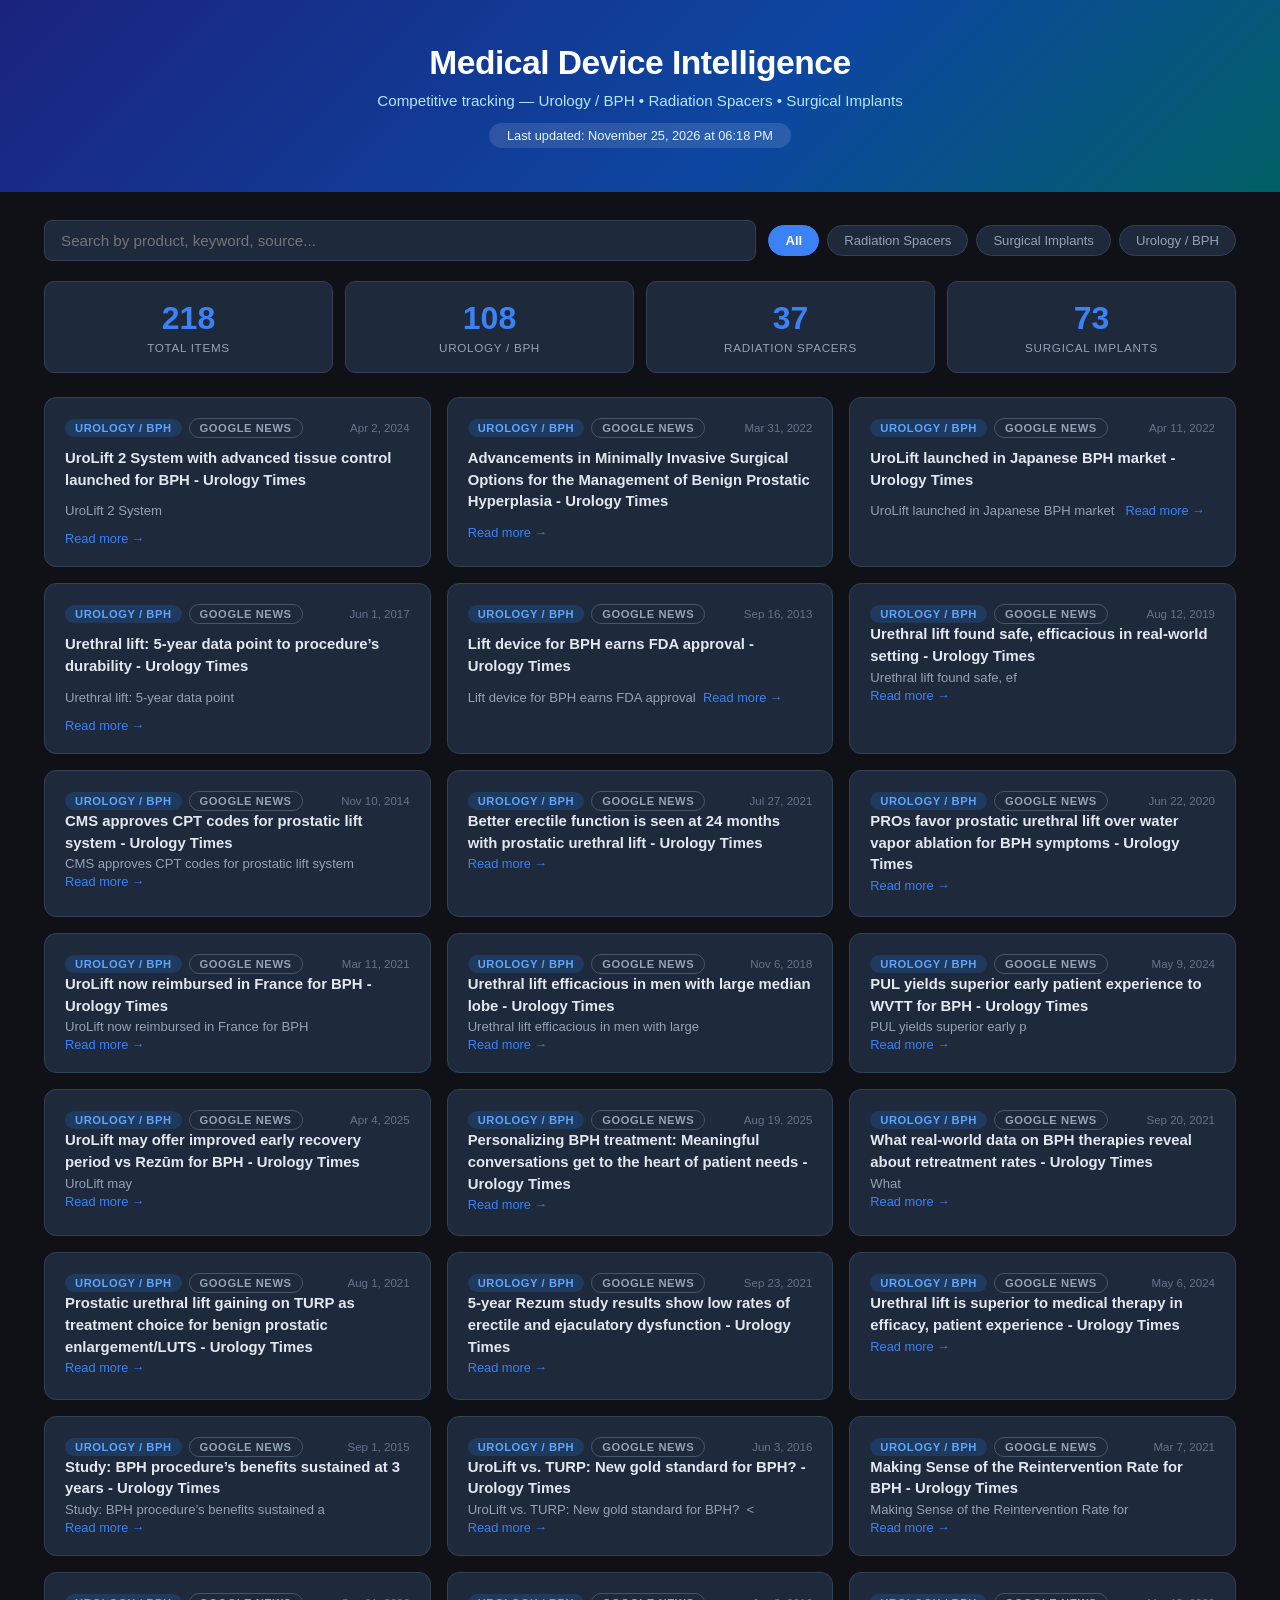
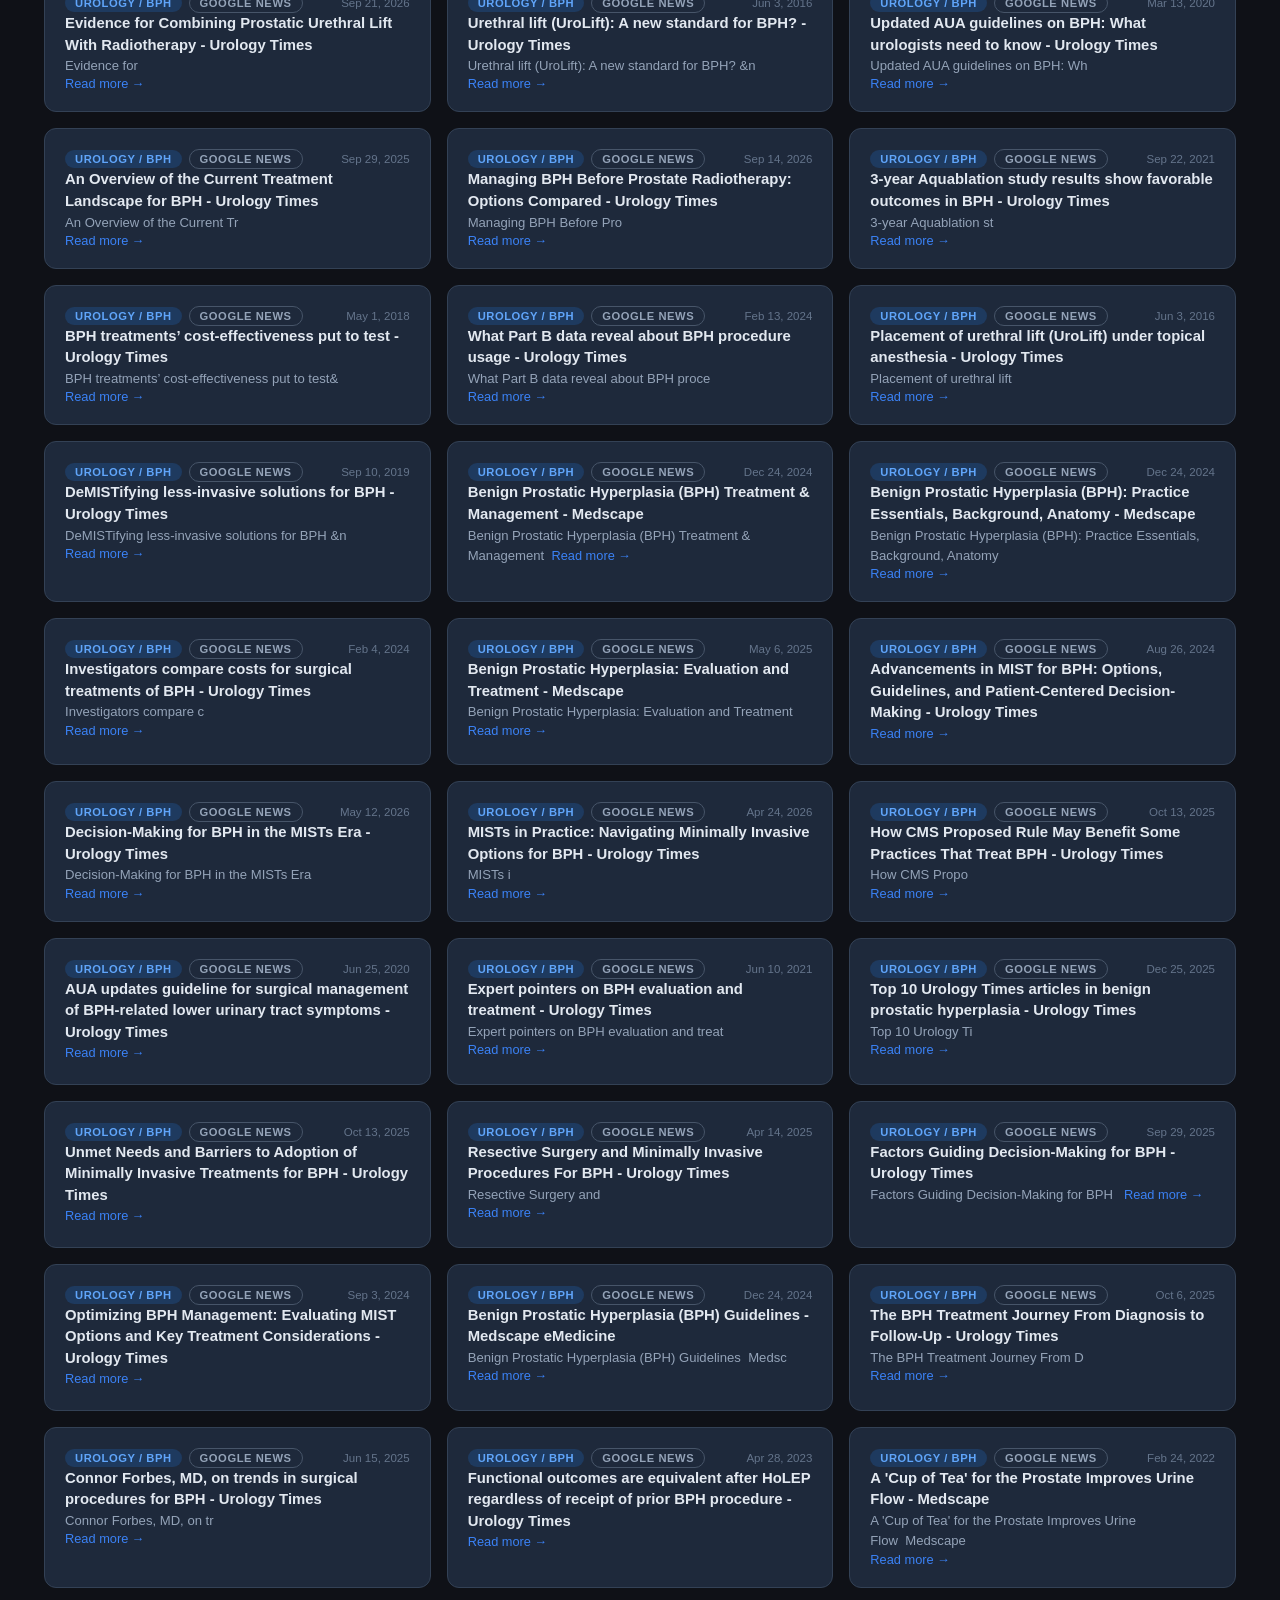
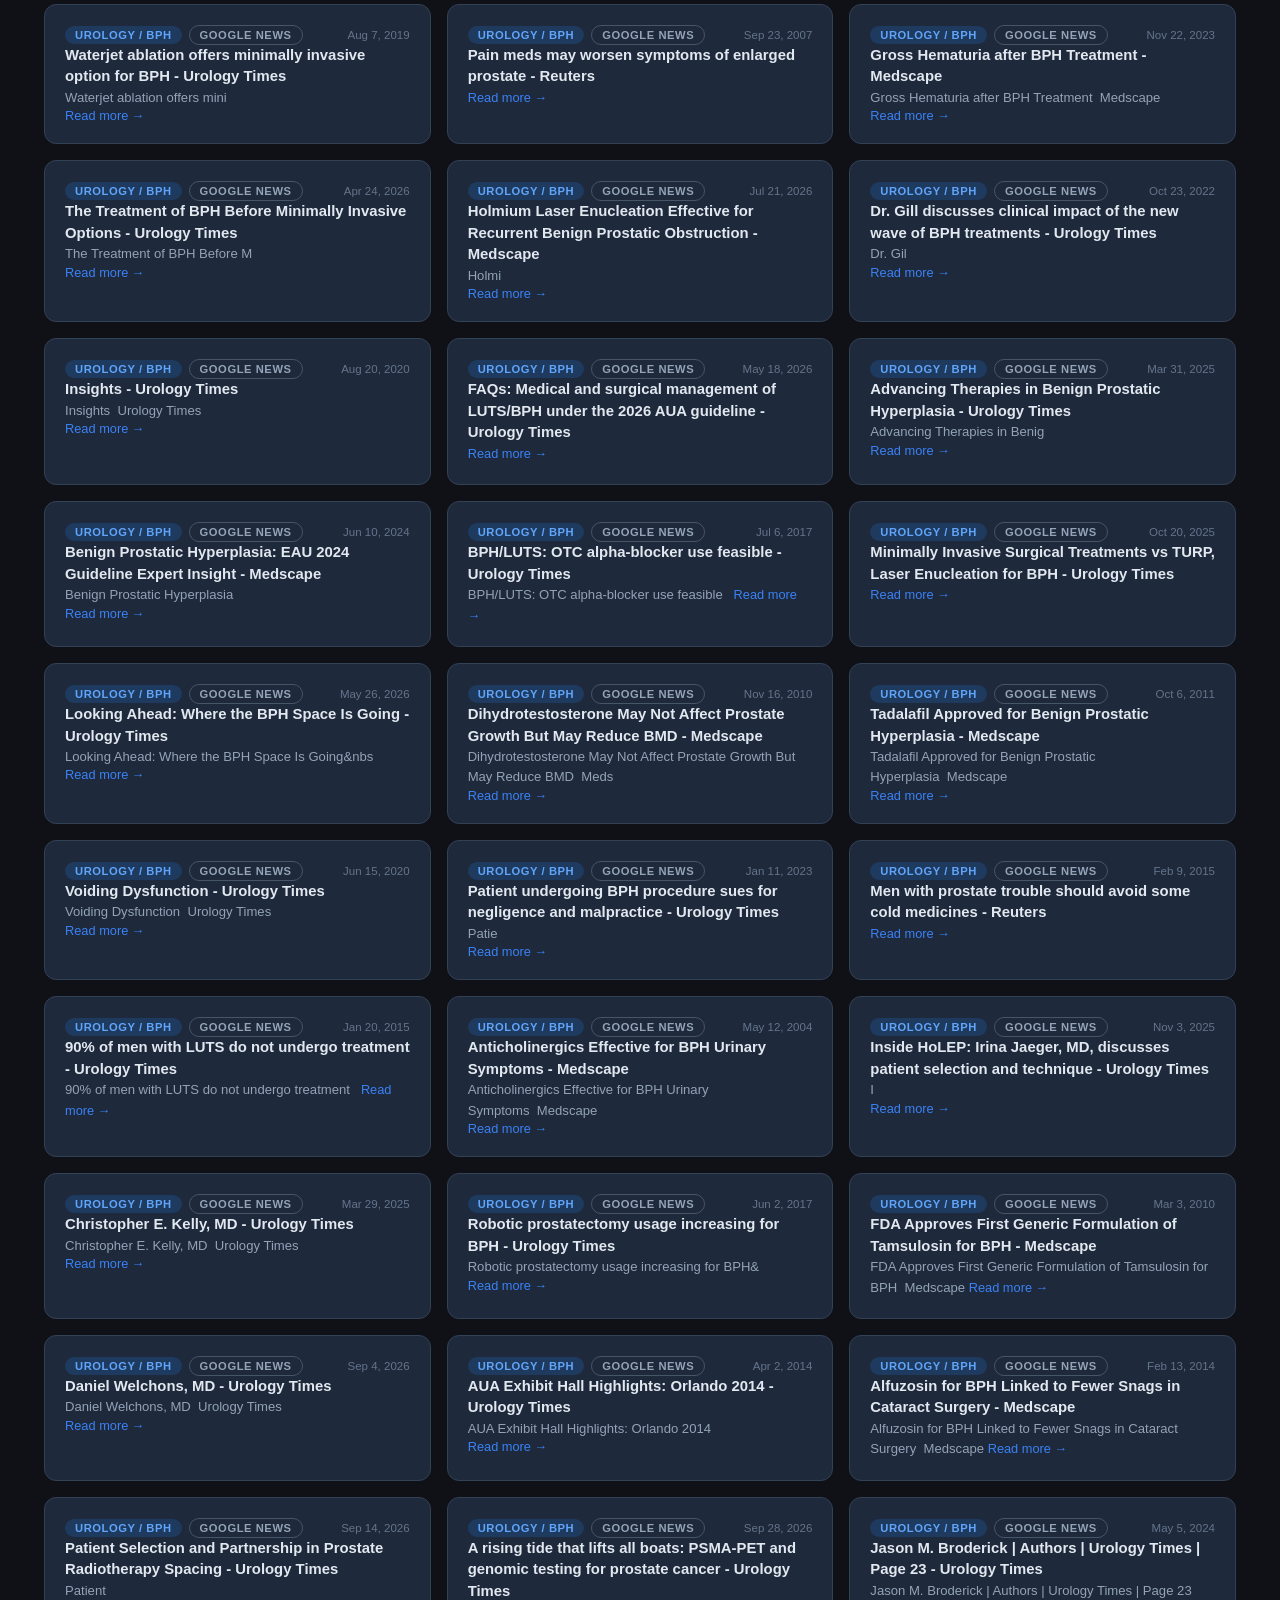
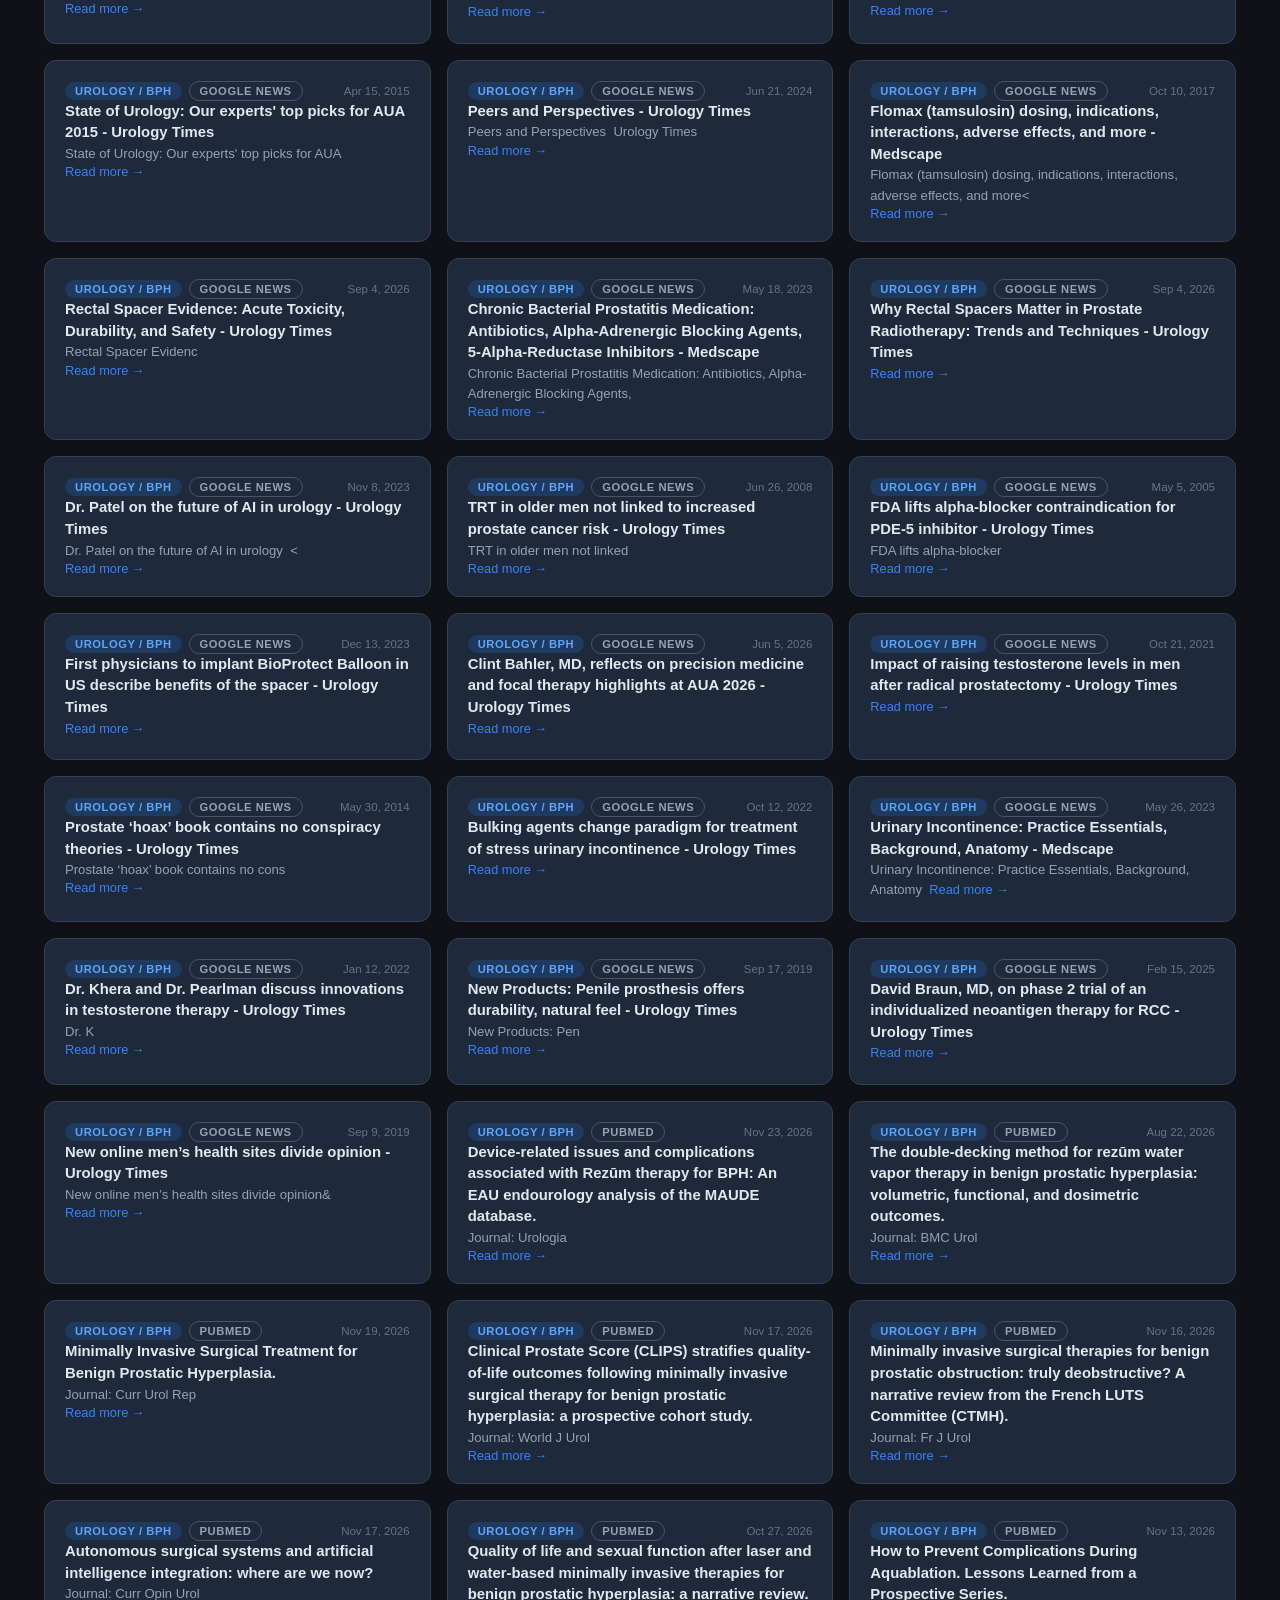
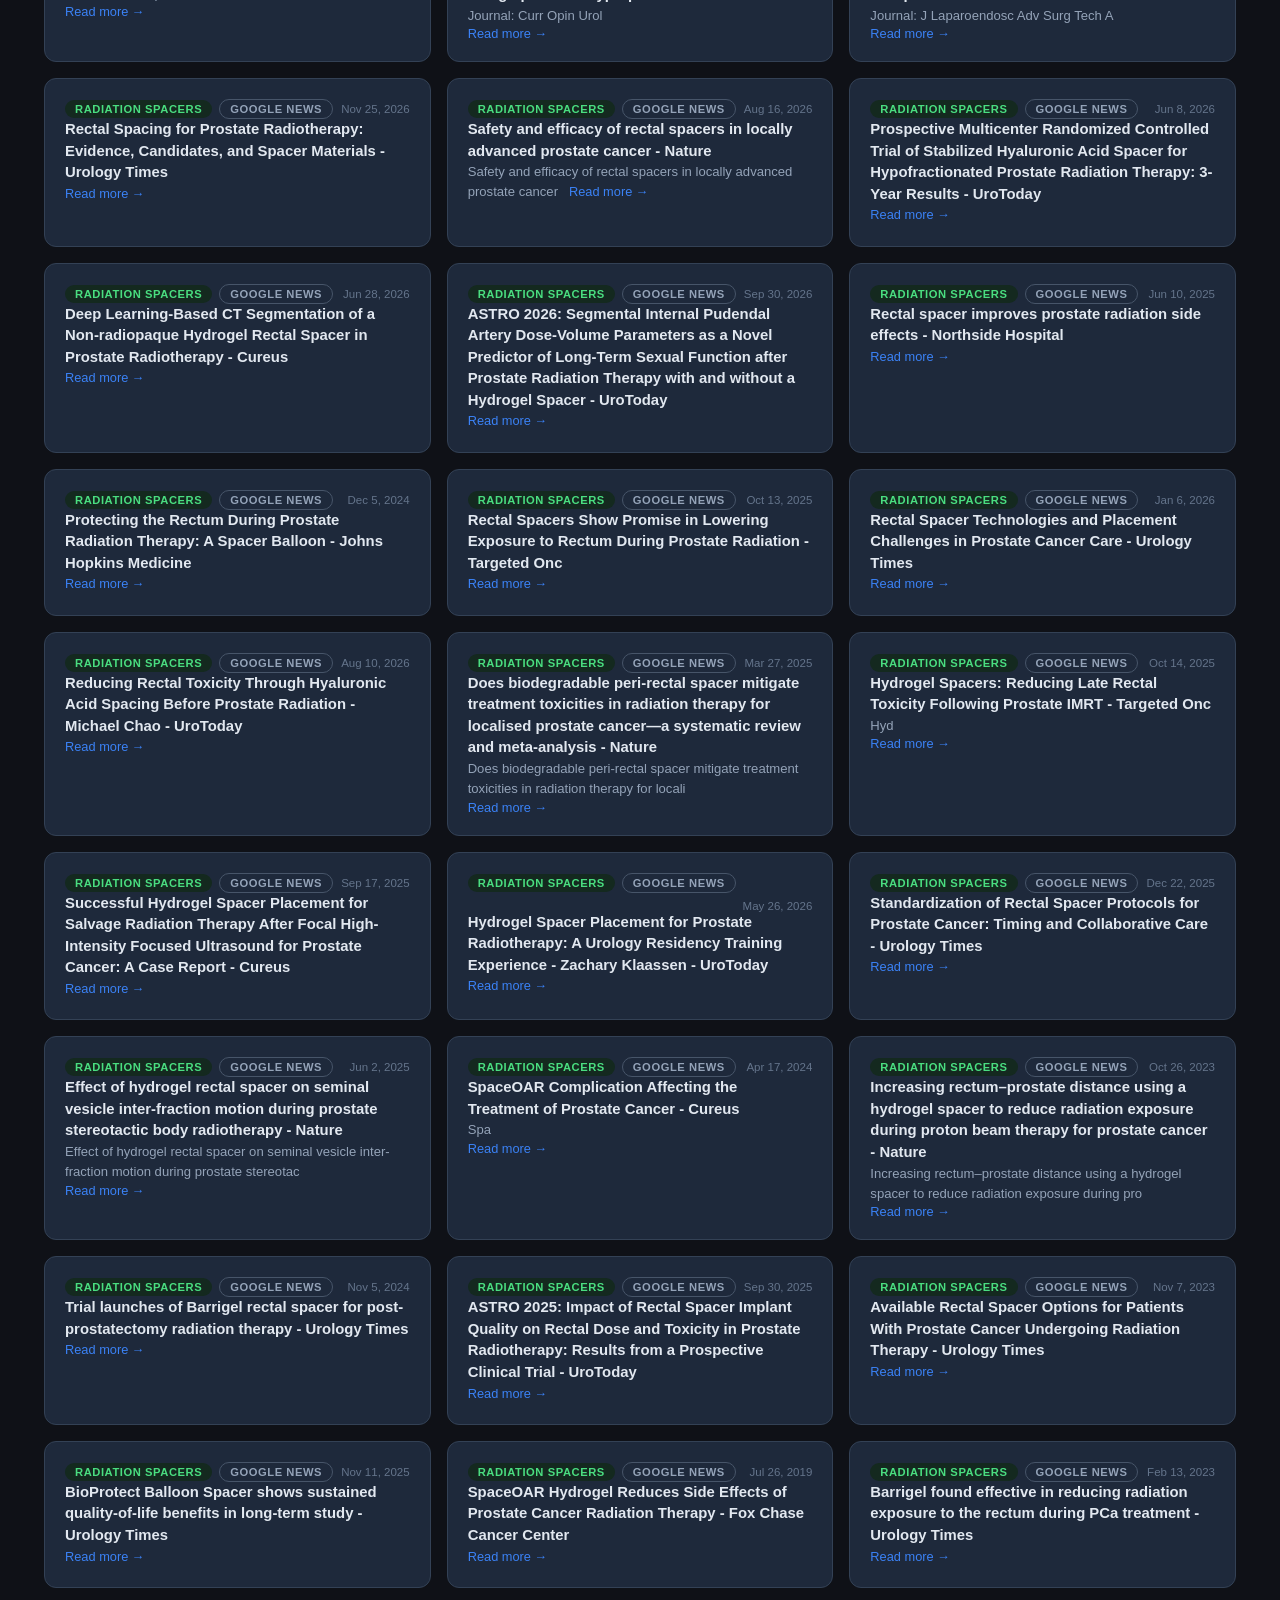
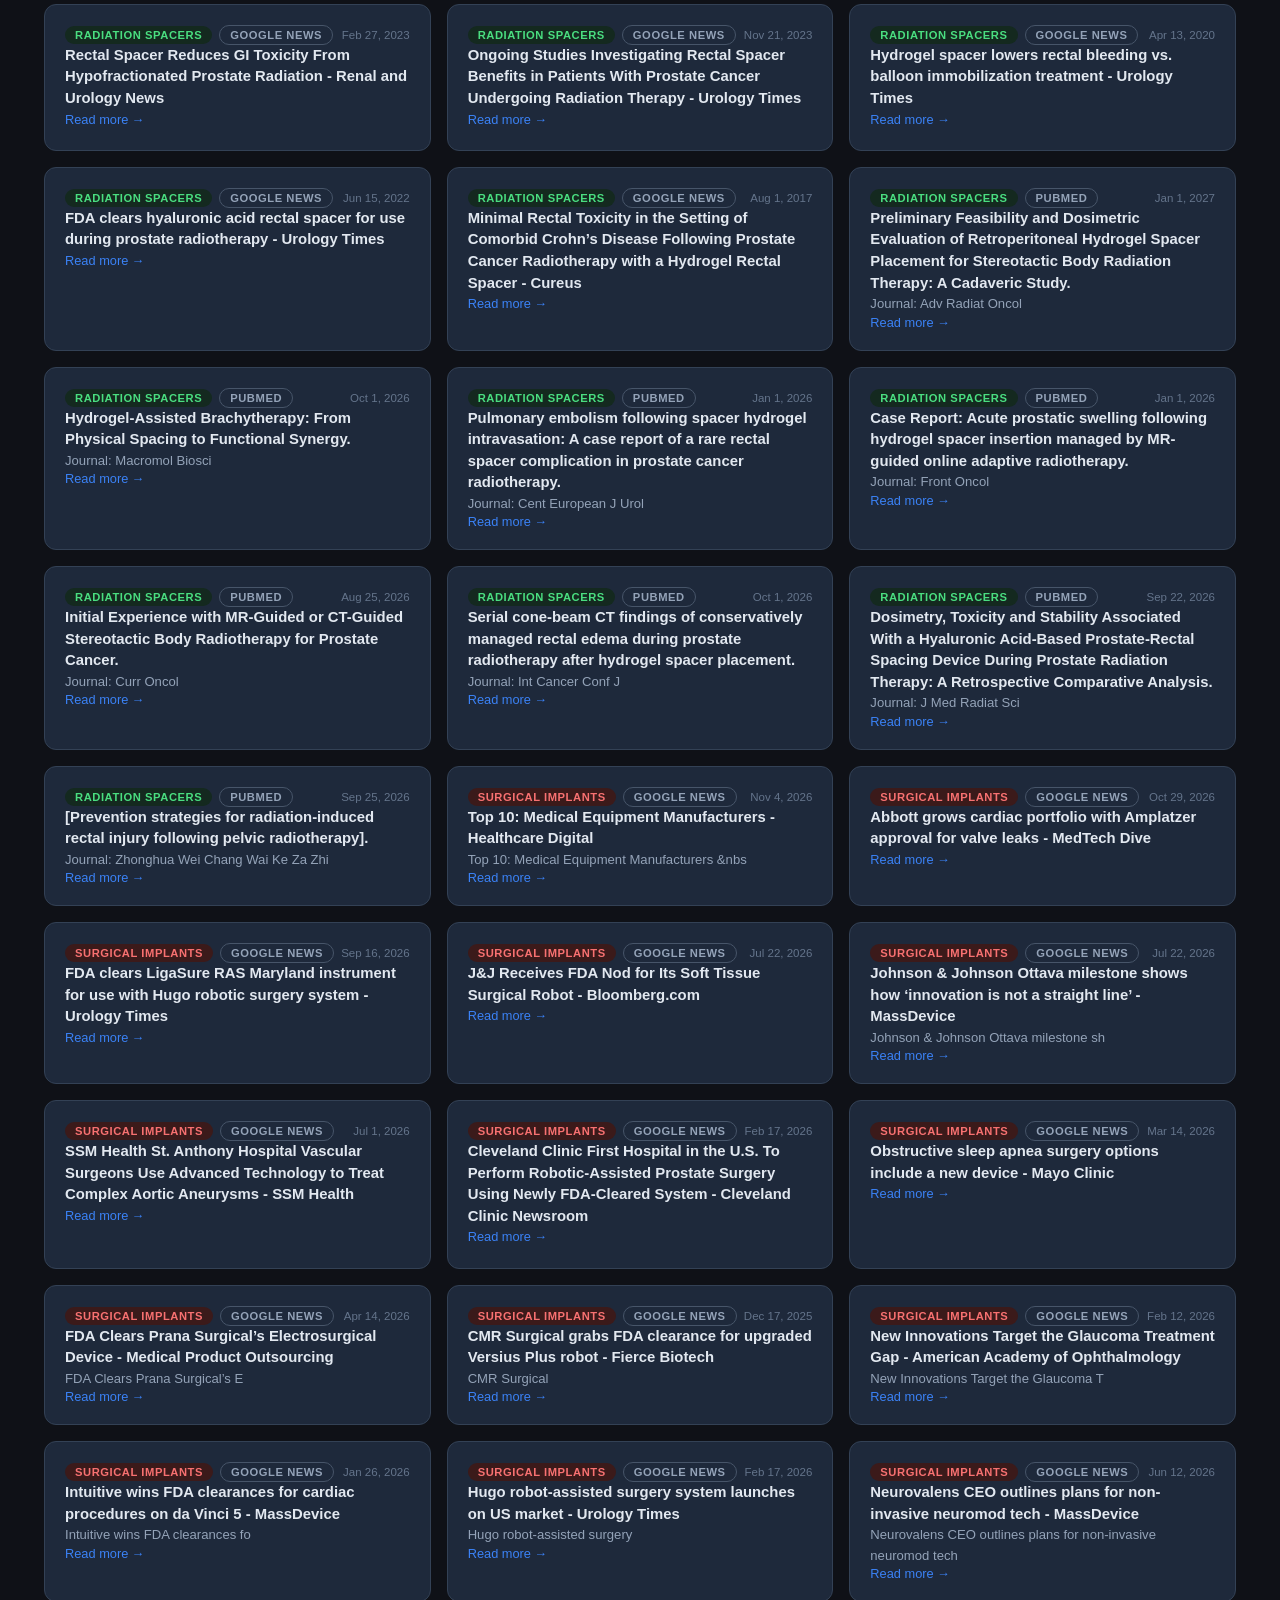
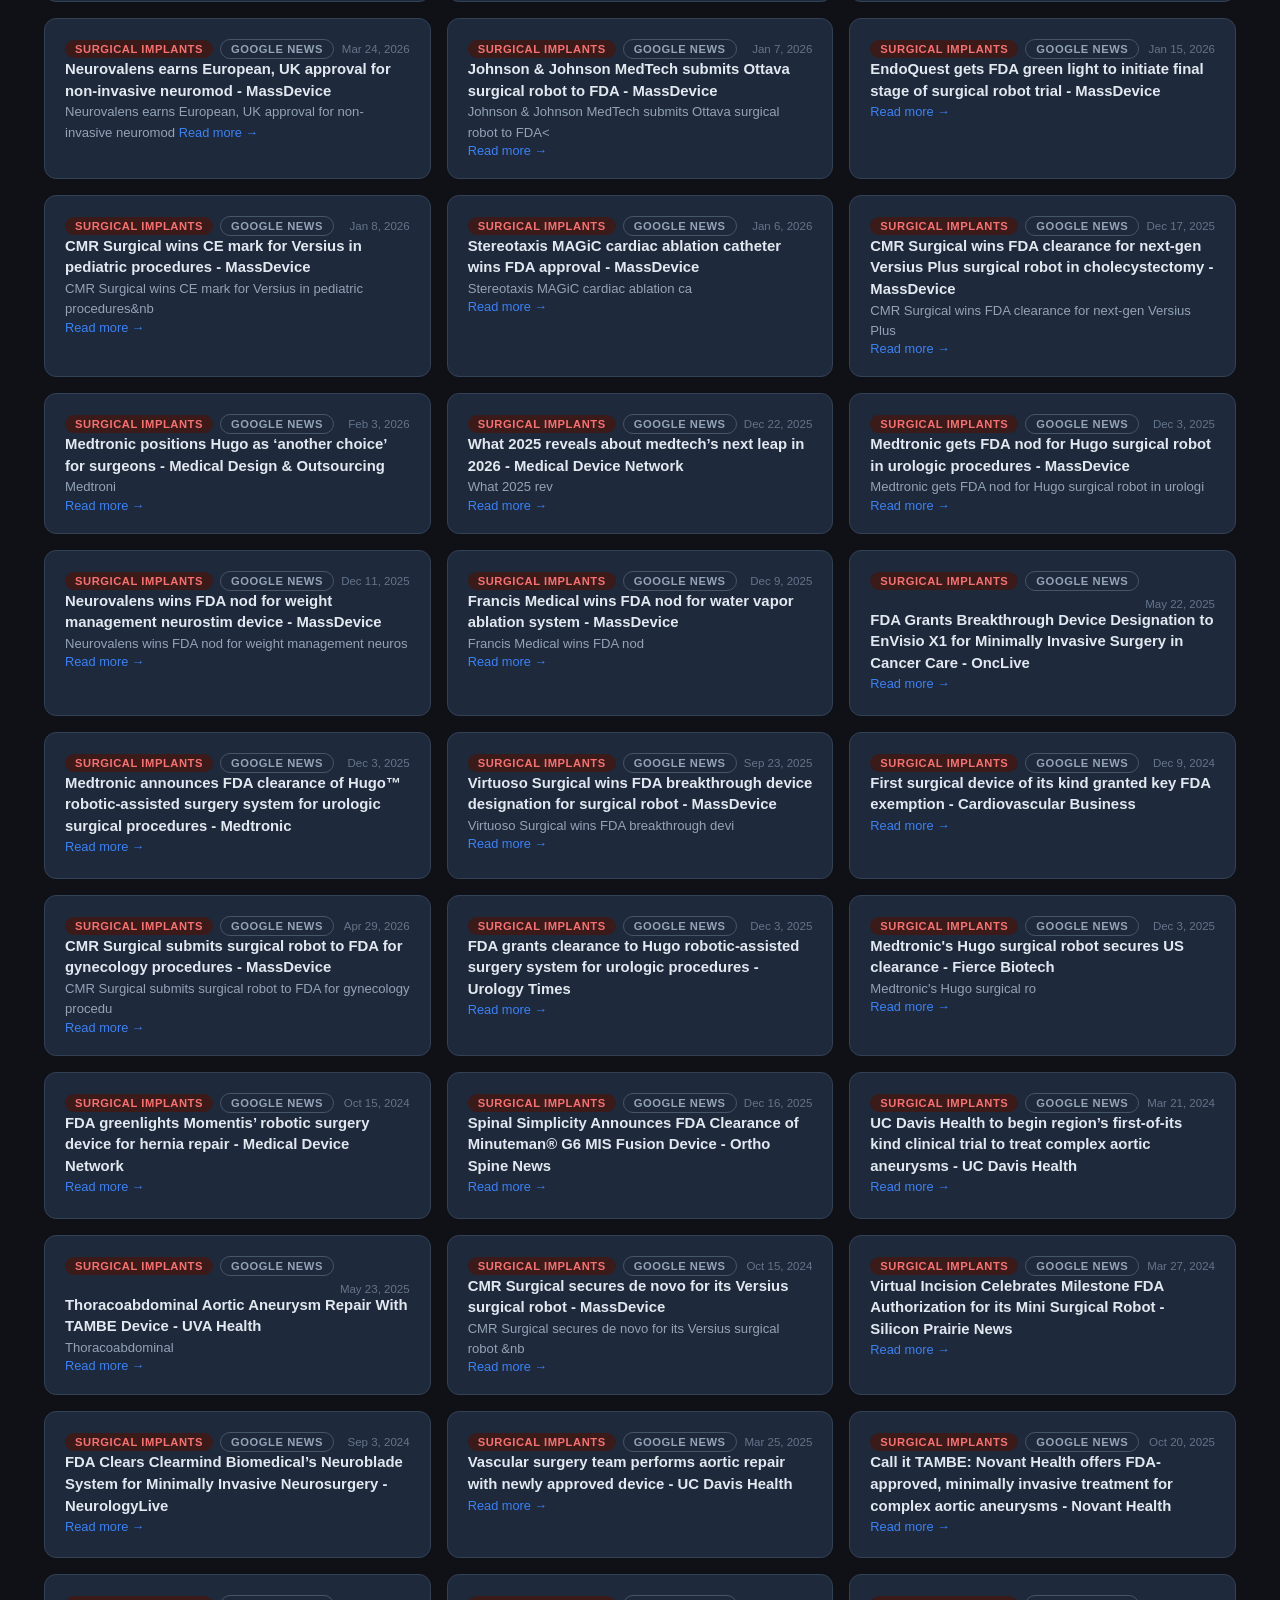
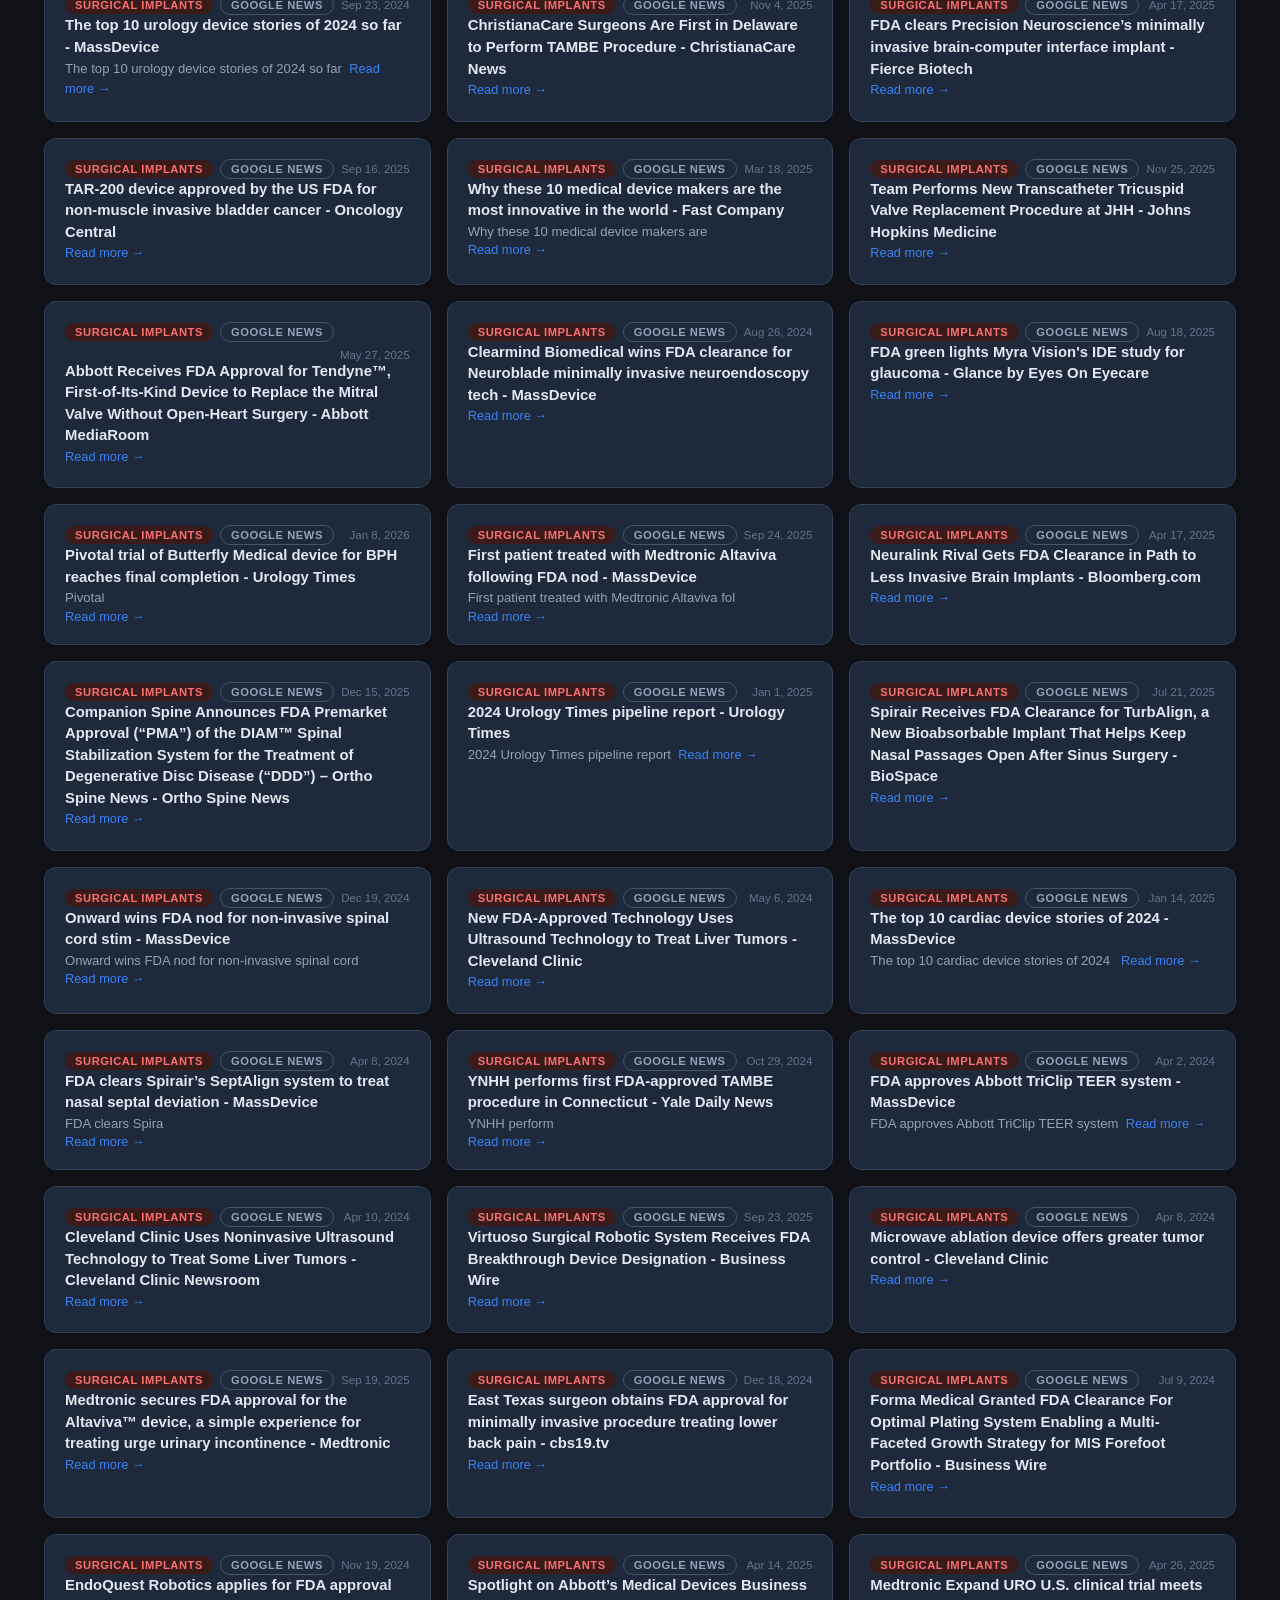
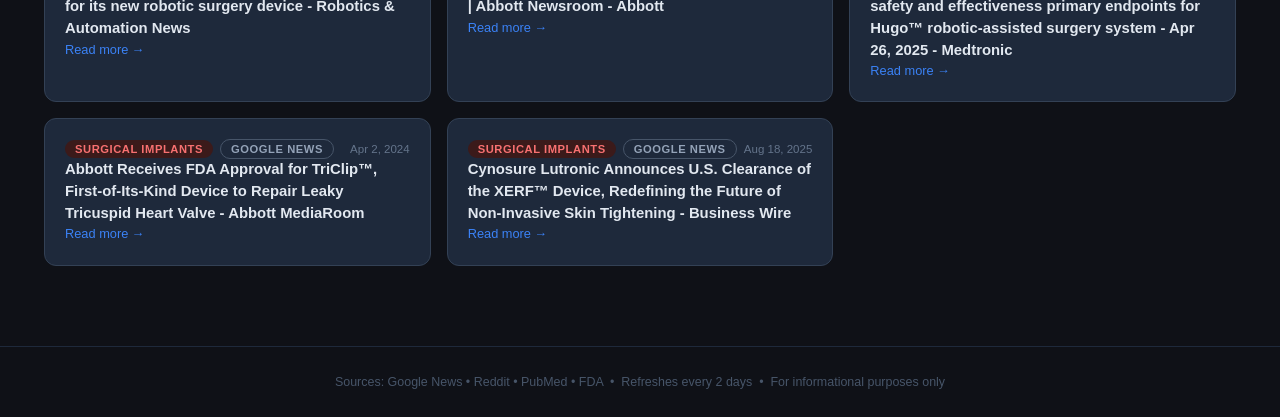
==== commit 97712e2e: "chore: refresh medical device data 2026-11-25" ====
--- a/index.html
+++ b/index.html
@@ -54,7 +54,7 @@
 <header>
   <h1>Medical Device Intelligence</h1>
   <p>Competitive tracking &mdash; Urology / BPH &bull; Radiation Spacers &bull; Surgical Implants</p>
-  <span class="updated">Last updated: November 23, 2026 at 07:41 PM</span>
+  <span class="updated">Last updated: November 25, 2026 at 06:18 PM</span>
 </header>
 
 <div class="controls">
@@ -74,7 +74,7 @@
 </footer>
 
 <script>
-const DATA = [{"title": "Device-related issues and complications associated with Rezūm therapy for BPH: An EAU endourology analysis of the MAUDE database.", "url": "https://pubmed.ncbi.nlm.nih.gov/43070172/", "description": "Journal: Urologia", "date": "2026 Nov 23", "source": "PubMed", "category": "Urology / BPH"}, {"title": "The double-decking method for rezūm water vapor therapy in benign prostatic hyperplasia: volumetric, functional, and dosimetric outcomes.", "url": "https://pubmed.ncbi.nlm.nih.gov/43052957/", "description": "Journal: BMC Urol", "date": "2026 Aug 22", "source": "PubMed", "category": "Urology / BPH"}, {"title": "Minimally Invasive Surgical Treatment for Benign Prostatic Hyperplasia.", "url": "https://pubmed.ncbi.nlm.nih.gov/43052570/", "description": "Journal: Curr Urol Rep", "date": "2026 Nov 19", "source": "PubMed", "category": "Urology / BPH"}, {"title": "Clinical Prostate Score (CLIPS) stratifies quality-of-life outcomes following minimally invasive surgical therapy for benign prostatic hyperplasia: a prospective cohort study.", "url": "https://pubmed.ncbi.nlm.nih.gov/43043522/", "description": "Journal: World J Urol", "date": "2026 Nov 17", "source": "PubMed", "category": "Urology / BPH"}, {"title": "Minimally invasive surgical therapies for benign prostatic obstruction: truly deobstructive? A narrative review from the French LUTS Committee (CTMH).", "url": "https://pubmed.ncbi.nlm.nih.gov/43039111/", "description": "Journal: Fr J Urol", "date": "2026 Nov 16", "source": "PubMed", "category": "Urology / BPH"}, {"title": "Autonomous surgical systems and artificial intelligence integration: where are we now?", "url": "https://pubmed.ncbi.nlm.nih.gov/43038270/", "description": "Journal: Curr Opin Urol", "date": "2026 Nov 17", "source": "PubMed", "category": "Urology / BPH"}, {"title": "Quality of life and sexual function after laser and water-based minimally invasive therapies for benign prostatic hyperplasia: a narrative review.", "url": "https://pubmed.ncbi.nlm.nih.gov/43023934/", "description": "Journal: Curr Opin Urol", "date": "2026 Oct 27", "source": "PubMed", "category": "Urology / BPH"}, {"title": "How to Prevent Complications During Aquablation. Lessons Learned from a Prospective Series.", "url": "https://pubmed.ncbi.nlm.nih.gov/43021673/", "description": "Journal: J Laparoendosc Adv Surg Tech A", "date": "2026 Nov 13", "source": "PubMed", "category": "Urology / BPH"}, {"title": "Safety and efficacy of rectal spacers in locally advanced prostate cancer - Nature", "url": "https://news.google.com/rss/articles/CBMiX0FVX3lxTE9sckVtUDJnMkdvSU1WMldQMHp0aFk3c283V3VaTVFfaENjRXJ6YUF4MU5JRkI4MlNxMkxxSm9ickhIZHFFTndQSzRtZkwydWNJbkVYSGszcnBJYnExcEw4?oc=5", "description": "<a href=\"https://news.google.com/rss/articles/CBMiX0FVX3lxTE9sckVtUDJnMkdvSU1WMldQMHp0aFk3c283V3VaTVFfaENjRXJ6YUF4MU5JRkI4MlNxMkxxSm9ickhIZHFFTndQSzRtZkwydWNJbkVYSGszcnBJYnExcEw4?oc=5\" target=\"_blank\">Safety and efficacy of rectal spacers in locally advanced prostate cancer</a>&nbsp;&nbsp;<font colo", "date": "Sun, 16 Aug 2026 07:00:00 GMT", "source": "Google News", "category": "Radiation Spacers"}, {"title": "Prospective Multicenter Randomized Controlled Trial of Stabilized Hyaluronic Acid Spacer for Hypofractionated Prostate Radiation Therapy: 3-Year Results - UroToday", "url": "https://news.google.com/rss/articles/[base64]?oc=5", "description": "<a href=\"https://news.google.com/rss/articles/[base64]", "date": "Mon, 08 Jun 2026 07:00:00 GMT", "source": "Google News", "category": "Radiation Spacers"}, {"title": "Deep Learning-Based CT Segmentation of a Non-radiopaque Hydrogel Rectal Spacer in Prostate Radiotherapy - Cureus", "url": "https://news.google.com/rss/articles/[base64]?oc=5", "description": "<a href=\"https://news.google.com/rss/articles/[base64]", "date": "Sun, 28 Jun 2026 07:00:00 GMT", "source": "Google News", "category": "Radiation Spacers"}, {"title": "Rectal Spacer Technologies and Placement Challenges in Prostate Cancer Care - Urology Times", "url": "https://news.google.com/rss/articles/[base64]?oc=5", "description": "<a href=\"https://news.google.com/rss/articles/[base64]?oc=5\" target=\"", "date": "Tue, 06 Jan 2026 08:00:00 GMT", "source": "Google News", "category": "Radiation Spacers"}, {"title": "ASTRO 2026: Segmental Internal Pudendal Artery Dose-Volume Parameters as a Novel Predictor of Long-Term Sexual Function after Prostate Radiation Therapy with and without a Hydrogel Spacer - UroToday", "url": "https://news.google.com/rss/articles/[base64]?oc=5", "description": "<a href=\"https://news.google.com/rss/articles/[base64]", "date": "Wed, 30 Sep 2026 07:00:00 GMT", "source": "Google News", "category": "Radiation Spacers"}, {"title": "Rectal spacer improves prostate radiation side effects - Northside Hospital", "url": "https://news.google.com/rss/articles/[base64]?oc=5", "description": "<a href=\"https://news.google.com/rss/articles/[base64]?oc=5\" ", "date": "Tue, 10 Jun 2025 07:00:00 GMT", "source": "Google News", "category": "Radiation Spacers"}, {"title": "Protecting the Rectum During Prostate Radiation Therapy: A Spacer Balloon - Johns Hopkins Medicine", "url": "https://news.google.com/rss/articles/[base64]?oc=5", "description": "<a href=\"https://news.google.com/rss/articles/[base64]", "date": "Thu, 05 Dec 2024 08:00:00 GMT", "source": "Google News", "category": "Radiation Spacers"}, {"title": "Rectal Spacers Show Promise in Lowering Exposure to Rectum During Prostate Radiation - Targeted Onc", "url": "https://news.google.com/rss/articles/[base64]?oc=5", "description": "<a href=\"https://news.google.com/rss/articles/[base64]?oc=5\" ", "date": "Mon, 13 Oct 2025 07:00:00 GMT", "source": "Google News", "category": "Radiation Spacers"}, {"title": "Hydrogel Spacer Placement for Prostate Radiotherapy: A Urology Residency Training Experience - Zachary Klaassen - UroToday", "url": "https://news.google.com/rss/articles/[base64]?oc=5", "description": "<a href=\"https://news.google.com/rss/articles/[base64]", "date": "Tue, 26 May 2026 07:00:00 GMT", "source": "Google News", "category": "Radiation Spacers"}, {"title": "Standardization of Rectal Spacer Protocols for Prostate Cancer: Timing and Collaborative Care - Urology Times", "url": "https://news.google.com/rss/articles/[base64]?oc=5", "description": "<a href=\"https://news.google.com/rss/articles/[base64]", "date": "Mon, 22 Dec 2025 08:00:00 GMT", "source": "Google News", "category": "Radiation Spacers"}, {"title": "Does biodegradable peri-rectal spacer mitigate treatment toxicities in radiation therapy for localised prostate cancer—a systematic review and meta-analysis - Nature", "url": "https://news.google.com/rss/articles/CBMiX0FVX3lxTE5JeXctbEJGM0FDWnM0TWtYN1c2c2VMTEFLUEZMLVRFQWVULXhRWjM4YWlOU1pyMEk0R3RCeU5MRG5lVjlSclNXbGhmbUFBMlF4THB2cDRvNlc2TGtVNEh3?oc=5", "description": "<a href=\"https://news.google.com/rss/articles/CBMiX0FVX3lxTE5JeXctbEJGM0FDWnM0TWtYN1c2c2VMTEFLUEZMLVRFQWVULXhRWjM4YWlOU1pyMEk0R3RCeU5MRG5lVjlSclNXbGhmbUFBMlF4THB2cDRvNlc2TGtVNEh3?oc=5\" target=\"_blank\">Does biodegradable peri-rectal spacer mitigate treatment toxicities in radiation therapy for locali", "date": "Thu, 27 Mar 2025 07:00:00 GMT", "source": "Google News", "category": "Radiation Spacers"}, {"title": "Hydrogel Spacers: Reducing Late Rectal Toxicity Following Prostate IMRT - Targeted Onc", "url": "https://news.google.com/rss/articles/[base64]?oc=5", "description": "<a href=\"https://news.google.com/rss/articles/[base64]?oc=5\" target=\"_blank\">Hyd", "date": "Tue, 14 Oct 2025 07:00:00 GMT", "source": "Google News", "category": "Radiation Spacers"}, {"title": "Successful Hydrogel Spacer Placement for Salvage Radiation Therapy After Focal High-Intensity Focused Ultrasound for Prostate Cancer: A Case Report - Cureus", "url": "https://news.google.com/rss/articles/[base64]?oc=5", "description": "<a href=\"https://news.google.com/rss/articles/[base64]", "date": "Wed, 17 Sep 2025 07:00:00 GMT", "source": "Google News", "category": "Radiation Spacers"}, {"title": "Effect of hydrogel rectal spacer on seminal vesicle inter-fraction motion during prostate stereotactic body radiotherapy - Nature", "url": "https://news.google.com/rss/articles/CBMiX0FVX3lxTFBTN2J5c1dBYjhxNGF0eklyQWNzWDRqNE9oalltaVZmTDdnaG9wYmQ2STBFWjdIaXZPc1JZLU1nUGVOMll2QktJV0pKZHB5cVEybk5NTmxGLTgzZ3lxbmlR?oc=5", "description": "<a href=\"https://news.google.com/rss/articles/CBMiX0FVX3lxTFBTN2J5c1dBYjhxNGF0eklyQWNzWDRqNE9oalltaVZmTDdnaG9wYmQ2STBFWjdIaXZPc1JZLU1nUGVOMll2QktJV0pKZHB5cVEybk5NTmxGLTgzZ3lxbmlR?oc=5\" target=\"_blank\">Effect of hydrogel rectal spacer on seminal vesicle inter-fraction motion during prostate stereotac", "date": "Mon, 02 Jun 2025 07:00:00 GMT", "source": "Google News", "category": "Radiation Spacers"}, {"title": "Trial launches of Barrigel rectal spacer for post-prostatectomy radiation therapy - Urology Times", "url": "https://news.google.com/rss/articles/[base64]?oc=5", "description": "<a href=\"https://news.google.com/rss/articles/[base64]?oc=", "date": "Tue, 05 Nov 2024 08:00:00 GMT", "source": "Google News", "category": "Radiation Spacers"}, {"title": "SpaceOAR Complication Affecting the Treatment of Prostate Cancer - Cureus", "url": "https://news.google.com/rss/articles/[base64]?oc=5", "description": "<a href=\"https://news.google.com/rss/articles/[base64]?oc=5\" target=\"_blank\">Spa", "date": "Wed, 17 Apr 2024 07:00:00 GMT", "source": "Google News", "category": "Radiation Spacers"}, {"title": "Increasing rectum–prostate distance using a hydrogel spacer to reduce radiation exposure during proton beam therapy for prostate cancer - Nature", "url": "https://news.google.com/rss/articles/CBMiX0FVX3lxTFBGX1pkOE13VVI4MkhycF9tQjNUbUIwNThTenRiOE5BQzl4eDJBSXpKNWw1bUhreVNxbmNQb2N0YS1xQllUekdmYjZxNTVvNTFudkZVNjZObmwxZUl5bDJn?oc=5", "description": "<a href=\"https://news.google.com/rss/articles/CBMiX0FVX3lxTFBGX1pkOE13VVI4MkhycF9tQjNUbUIwNThTenRiOE5BQzl4eDJBSXpKNWw1bUhreVNxbmNQb2N0YS1xQllUekdmYjZxNTVvNTFudkZVNjZObmwxZUl5bDJn?oc=5\" target=\"_blank\">Increasing rectum–prostate distance using a hydrogel spacer to reduce radiation exposure during pro", "date": "Thu, 26 Oct 2023 07:00:00 GMT", "source": "Google News", "category": "Radiation Spacers"}, {"title": "ASTRO 2025: Impact of Rectal Spacer Implant Quality on Rectal Dose and Toxicity in Prostate Radiotherapy: Results from a Prospective Clinical Trial - UroToday", "url": "https://news.google.com/rss/articles/[base64]?oc=5", "description": "<a href=\"https://news.google.com/rss/articles/[base64]", "date": "Tue, 30 Sep 2025 07:00:00 GMT", "source": "Google News", "category": "Radiation Spacers"}, {"title": "Available Rectal Spacer Options for Patients With Prostate Cancer Undergoing Radiation Therapy - Urology Times", "url": "https://news.google.com/rss/articles/[base64]?oc=5", "description": "<a href=\"https://news.google.com/rss/articles/[base64]", "date": "Tue, 07 Nov 2023 08:00:00 GMT", "source": "Google News", "category": "Radiation Spacers"}, {"title": "BioProtect Balloon Spacer shows sustained quality-of-life benefits in long-term study - Urology Times", "url": "https://news.google.com/rss/articles/[base64]?oc=5", "description": "<a href=\"https://news.google.com/rss/articles/[base64]", "date": "Tue, 11 Nov 2025 08:00:00 GMT", "source": "Google News", "category": "Radiation Spacers"}, {"title": "SpaceOAR Hydrogel Reduces Side Effects of Prostate Cancer Radiation Therapy - Fox Chase Cancer Center", "url": "https://news.google.com/rss/articles/[base64]?oc=5", "description": "<a href=\"https://news.google.com/rss/articles/[base64]", "date": "Fri, 26 Jul 2019 16:13:55 GMT", "source": "Google News", "category": "Radiation Spacers"}, {"title": "Barrigel found effective in reducing radiation exposure to the rectum during PCa treatment - Urology Times", "url": "https://news.google.com/rss/articles/[base64]?oc=5", "description": "<a href=\"https://news.google.com/rss/articles/[base64]", "date": "Mon, 13 Feb 2023 08:00:00 GMT", "source": "Google News", "category": "Radiation Spacers"}, {"title": "Rectal Spacer Reduces GI Toxicity From Hypofractionated Prostate Radiation - Renal and Urology News", "url": "https://news.google.com/rss/articles/[base64]?oc=5", "description": "<a href=\"https://news.google.com/rss/articles/[base64]?oc", "date": "Mon, 27 Feb 2023 08:00:00 GMT", "source": "Google News", "category": "Radiation Spacers"}, {"title": "Ongoing Studies Investigating Rectal Spacer Benefits in Patients With Prostate Cancer Undergoing Radiation Therapy - Urology Times", "url": "https://news.google.com/rss/articles/[base64]?oc=5", "description": "<a href=\"https://news.google.com/rss/articles/[base64]", "date": "Tue, 21 Nov 2023 08:00:00 GMT", "source": "Google News", "category": "Radiation Spacers"}, {"title": "Hydrogel spacer lowers rectal bleeding vs. balloon immobilization treatment - Urology Times", "url": "https://news.google.com/rss/articles/[base64]?oc=5", "description": "<a href=\"https://news.google.com/rss/articles/[base64]?oc=5\" target=\"_bl", "date": "Mon, 13 Apr 2020 07:00:00 GMT", "source": "Google News", "category": "Radiation Spacers"}, {"title": "FDA clears hyaluronic acid rectal spacer for use during prostate radiotherapy - Urology Times", "url": "https://news.google.com/rss/articles/[base64]?oc=5", "description": "<a href=\"https://news.google.com/rss/articles/[base64]?oc=5\" targe", "date": "Wed, 15 Jun 2022 07:00:00 GMT", "source": "Google News", "category": "Radiation Spacers"}, {"title": "Minimal Rectal Toxicity in the Setting of Comorbid Crohn’s Disease Following Prostate Cancer Radiotherapy with a Hydrogel Rectal Spacer - Cureus", "url": "https://news.google.com/rss/articles/[base64]?oc=5", "description": "<a href=\"https://news.google.com/rss/articles/[base64]", "date": "Tue, 01 Aug 2017 07:00:00 GMT", "source": "Google News", "category": "Radiation Spacers"}, {"title": "Hydrogel rectal spacer SpaceOAR™ in prostate cancer radiation therapy - Folkehelseinstituttet - FHI", "url": "https://news.google.com/rss/articles/[base64]?oc=5", "description": "<a href=\"https://news.google.com/rss/articles/[base64]?oc=5\" target=\"_blank\">Hydroge", "date": "Wed, 10 Feb 2021 08:00:00 GMT", "source": "Google News", "category": "Radiation Spacers"}, {"title": "Preliminary Feasibility and Dosimetric Evaluation of Retroperitoneal Hydrogel Spacer Placement for Stereotactic Body Radiation Therapy: A Cadaveric Study.", "url": "https://pubmed.ncbi.nlm.nih.gov/42990880/", "description": "Journal: Adv Radiat Oncol", "date": "2027 Jan", "source": "PubMed", "category": "Radiation Spacers"}, {"title": "Hydrogel-Assisted Brachytherapy: From Physical Spacing to Functional Synergy.", "url": "https://pubmed.ncbi.nlm.nih.gov/42904768/", "description": "Journal: Macromol Biosci", "date": "2026 Oct", "source": "PubMed", "category": "Radiation Spacers"}, {"title": "Pulmonary embolism following spacer hydrogel intravasation: A case report of a rare rectal spacer complication in prostate cancer radiotherapy.", "url": "https://pubmed.ncbi.nlm.nih.gov/42904110/", "description": "Journal: Cent European J Urol", "date": "2026", "source": "PubMed", "category": "Radiation Spacers"}, {"title": "Case Report: Acute prostatic swelling following hydrogel spacer insertion managed by MR-guided online adaptive radiotherapy.", "url": "https://pubmed.ncbi.nlm.nih.gov/42819047/", "description": "Journal: Front Oncol", "date": "2026", "source": "PubMed", "category": "Radiation Spacers"}, {"title": "Initial Experience with MR-Guided or CT-Guided Stereotactic Body Radiotherapy for Prostate Cancer.", "url": "https://pubmed.ncbi.nlm.nih.gov/42782851/", "description": "Journal: Curr Oncol", "date": "2026 Aug 25", "source": "PubMed", "category": "Radiation Spacers"}, {"title": "Serial cone-beam CT findings of conservatively managed rectal edema during prostate radiotherapy after hydrogel spacer placement.", "url": "https://pubmed.ncbi.nlm.nih.gov/42781043/", "description": "Journal: Int Cancer Conf J", "date": "2026 Oct", "source": "PubMed", "category": "Radiation Spacers"}, {"title": "Dosimetry, Toxicity and Stability Associated With a Hyaluronic Acid-Based Prostate-Rectal Spacing Device During Prostate Radiation Therapy: A Retrospective Comparative Analysis.", "url": "https://pubmed.ncbi.nlm.nih.gov/42768990/", "description": "Journal: J Med Radiat Sci", "date": "2026 Sep 22", "source": "PubMed", "category": "Radiation Spacers"}, {"title": "[Prevention strategies for radiation-induced rectal injury following pelvic radiotherapy].", "url": "https://pubmed.ncbi.nlm.nih.gov/42751520/", "description": "Journal: Zhonghua Wei Chang Wai Ke Za Zhi", "date": "2026 Sep 25", "source": "PubMed", "category": "Radiation Spacers"}, {"title": "Obstructive sleep apnea surgery options include a new device - Mayo Clinic", "url": "https://news.google.com/rss/articles/[base64]?oc=5", "description": "<a href=\"https://news.google.com/rss/articles/[base64]", "date": "Sat, 14 Mar 2026 07:00:00 GMT", "source": "Google News", "category": "Surgical Implants"}, {"title": "Intuitive wins FDA clearances for cardiac procedures on da Vinci 5 - MassDevice", "url": "https://news.google.com/rss/articles/CBMikAFBVV95cUxNY0tZc3hPZUVsT3pWWGVtWjBWZnV3NmhhQWZWZUZjbFc3TEc4Qi1DRTZqc1pnWkxYbk1DVEUwUGZScjBieFA5Q19uS2JVSFY4UDh4ZVJvRV9IMzdQeDQ3b25RZGx0ZjAxMnNLVF8zUzFlNHY2N0Z3QzNLOVB0d0IzYWpKOFAwMlk1MHRCakE0d20?oc=5", "description": "<a href=\"https://news.google.com/rss/articles/CBMikAFBVV95cUxNY0tZc3hPZUVsT3pWWGVtWjBWZnV3NmhhQWZWZUZjbFc3TEc4Qi1DRTZqc1pnWkxYbk1DVEUwUGZScjBieFA5Q19uS2JVSFY4UDh4ZVJvRV9IMzdQeDQ3b25RZGx0ZjAxMnNLVF8zUzFlNHY2N0Z3QzNLOVB0d0IzYWpKOFAwMlk1MHRCakE0d20?oc=5\" target=\"_blank\">Intuitive wins FDA clearances fo", "date": "Mon, 26 Jan 2026 08:00:00 GMT", "source": "Google News", "category": "Surgical Implants"}, {"title": "CMR Surgical grabs FDA clearance for upgraded Versius Plus robot - Fierce Biotech", "url": "https://news.google.com/rss/articles/[base64]?oc=5", "description": "<a href=\"https://news.google.com/rss/articles/[base64]?oc=5\" target=\"_blank\">CMR Surgical", "date": "Wed, 17 Dec 2025 08:00:00 GMT", "source": "Google News", "category": "Surgical Implants"}, {"title": "Johnson & Johnson MedTech submits Ottava surgical robot to FDA - MassDevice", "url": "https://news.google.com/rss/articles/CBMiekFVX3lxTFBVTFdqSjdPdVFlbjhNOGVCTnotVWhNMnFIQnNidmtzR2N3cU1RTE9lczIwWmFFZk1LX3pPQnlEM2kxWFl6WWFjM1BVT2NONW9hUGJhck1tay10VXljMnliRzVmOWx1cWpPa2lyeGZXSEg5Yl8zZXZnbWdR?oc=5", "description": "<a href=\"https://news.google.com/rss/articles/CBMiekFVX3lxTFBVTFdqSjdPdVFlbjhNOGVCTnotVWhNMnFIQnNidmtzR2N3cU1RTE9lczIwWmFFZk1LX3pPQnlEM2kxWFl6WWFjM1BVT2NONW9hUGJhck1tay10VXljMnliRzVmOWx1cWpPa2lyeGZXSEg5Yl8zZXZnbWdR?oc=5\" target=\"_blank\">Johnson & Johnson MedTech submits Ottava surgical robot to FDA<", "date": "Wed, 07 Jan 2026 08:00:00 GMT", "source": "Google News", "category": "Surgical Implants"}, {"title": "FDA Grants Breakthrough Device Designation to EnVisio X1 for Minimally Invasive Surgery in Cancer Care - OncLive", "url": "https://news.google.com/rss/articles/[base64]?oc=5", "description": "<a href=\"https://news.google.com/rss/articles/[base64]", "date": "Thu, 22 May 2025 07:00:00 GMT", "source": "Google News", "category": "Surgical Implants"}, {"title": "Medtronic announces FDA clearance of Hugo™ robotic-assisted surgery system for urologic surgical procedures - Medtronic", "url": "https://news.google.com/rss/articles/[base64]?oc=5", "description": "<a href=\"https://news.google.com/rss/articles/[base64]", "date": "Wed, 03 Dec 2025 08:00:00 GMT", "source": "Google News", "category": "Surgical Implants"}, {"title": "First surgical device of its kind granted key FDA exemption - Cardiovascular Business", "url": "https://news.google.com/rss/articles/[base64]?oc=5", "description": "<a href=\"https://news.google.com/rss/articles/[base64]", "date": "Mon, 09 Dec 2024 08:00:00 GMT", "source": "Google News", "category": "Surgical Implants"}, {"title": "Inside VCU Health’s latest innovations in robotic-assisted surgery - VCU Health", "url": "https://news.google.com/rss/articles/[base64]?oc=5", "description": "<a href=\"https://news.google.com/rss/articles/[base64]?oc=5\" target=\"_blank\">Inside VCU He", "date": "Mon, 28 Jul 2025 07:00:00 GMT", "source": "Google News", "category": "Surgical Implants"}, {"title": "Edwards gets FDA approval for surgical tricuspid valve - MedTech Dive", "url": "https://news.google.com/rss/articles/[base64]?oc=5", "description": "<a href=\"https://news.google.com/rss/articles/[base64]?oc=5\" target=\"_blank\">Edwards gets FDA ", "date": "Wed, 03 Jun 2026 07:00:00 GMT", "source": "Google News", "category": "Surgical Implants"}, {"title": "Here’s a rundown of minimally invasive heart valve repair and replacement technologies - UCHealth", "url": "https://news.google.com/rss/articles/[base64]?oc=5", "description": "<a href=\"https://news.google.com/rss/articles/[base64]?o", "date": "Wed, 05 Aug 2026 07:00:00 GMT", "source": "Google News", "category": "Surgical Implants"}, {"title": "High-Tech Heart Procedures Expand Options for Mitral Valve Repair - Yale Medicine", "url": "https://news.google.com/rss/articles/[base64]?oc=5", "description": "<a href=\"https://news.google.com/rss/articles/[base64]?oc=5\" target=\"_blank\">High-Tech H", "date": "Tue, 16 Dec 2025 08:00:00 GMT", "source": "Google News", "category": "Surgical Implants"}, {"title": "Vascular surgery team performs aortic repair with newly approved device - UC Davis Health", "url": "https://news.google.com/rss/articles/[base64]?oc=5", "description": "<a href=\"https://news.google.com/rss/articles/[base64]", "date": "Tue, 25 Mar 2025 07:00:00 GMT", "source": "Google News", "category": "Surgical Implants"}, {"title": "TAR-200 device approved by the US FDA for non-muscle invasive bladder cancer - Oncology Central", "url": "https://news.google.com/rss/articles/[base64]?oc=5", "description": "<a href=\"https://news.google.com/rss/articles/[base64]", "date": "Tue, 16 Sep 2025 07:00:00 GMT", "source": "Google News", "category": "Surgical Implants"}, {"title": "Abbott Receives FDA Approval for Tendyne™, First-of-Its-Kind Device to Replace the Mitral Valve Without Open-Heart Surgery - Abbott MediaRoom", "url": "https://news.google.com/rss/articles/[base64]?oc=5", "description": "<a href=\"https://news.google.com/rss/articles/[base64]", "date": "Tue, 27 May 2025 07:00:00 GMT", "source": "Google News", "category": "Surgical Implants"}, {"title": "Medtronic gets FDA nod for Hugo surgical robot in urologic procedures - MassDevice", "url": "https://news.google.com/rss/articles/CBMifkFVX3lxTE1ucFFERXllVXhMYUtGQWFBOTJjd2hWWUNxZkw2U3NVZndsY1BDTGhESGxVbWIyR1dhZ3JoVnhfd2MtMFJNRko0MmVCVUN5d01rV2FtdmlyeDFLdERtc0cxRlhHWG1KYW1ud3NFRGtRTm9ydkF1eDRHRGp3YmNKdw?oc=5", "description": "<a href=\"https://news.google.com/rss/articles/CBMifkFVX3lxTE1ucFFERXllVXhMYUtGQWFBOTJjd2hWWUNxZkw2U3NVZndsY1BDTGhESGxVbWIyR1dhZ3JoVnhfd2MtMFJNRko0MmVCVUN5d01rV2FtdmlyeDFLdERtc0cxRlhHWG1KYW1ud3NFRGtRTm9ydkF1eDRHRGp3YmNKdw?oc=5\" target=\"_blank\">Medtronic gets FDA nod for Hugo surgical robot in urologi", "date": "Wed, 03 Dec 2025 08:00:00 GMT", "source": "Google News", "category": "Surgical Implants"}, {"title": "Edwards receives FDA approval for mitral valve replacement system - MedTech Dive", "url": "https://news.google.com/rss/articles/CBMijwFBVV95cUxPaEFpV05BcjZ6d2FVbmI0bEk4SFJQeDRWajFocjFGdldVU1lZWHQydUlCUjRUWVZuV0pNemFQOHFfc3gxNlpYT19sdm1KemdxNy1RdFZjZkswNl9aZUdwUkFHNWdCZFRWWkxSWGt0Y29Sa3JJSWowcUh1X0VuQWF5SFYwSXd3SkgtRHpmRnlRbw?oc=5", "description": "<a href=\"https://news.google.com/rss/articles/CBMijwFBVV95cUxPaEFpV05BcjZ6d2FVbmI0bEk4SFJQeDRWajFocjFGdldVU1lZWHQydUlCUjRUWVZuV0pNemFQOHFfc3gxNlpYT19sdm1KemdxNy1RdFZjZkswNl9aZUdwUkFHNWdCZFRWWkxSWGt0Y29Sa3JJSWowcUh1X0VuQWF5SFYwSXd3SkgtRHpmRnlRbw?oc=5\" target=\"_blank\">Edwards receives FDA approval for", "date": "Tue, 23 Dec 2025 08:00:00 GMT", "source": "Google News", "category": "Surgical Implants"}, {"title": "FDA clears Precision Neuroscience’s minimally invasive brain-computer interface implant - Fierce Biotech", "url": "https://news.google.com/rss/articles/[base64]?oc=5", "description": "<a href=\"https://news.google.com/rss/articles/[base64]", "date": "Thu, 17 Apr 2025 07:00:00 GMT", "source": "Google News", "category": "Surgical Implants"}, {"title": "Stryker wins FDA clearance for minimally invasive back pain treatment - MedTech Dive", "url": "https://news.google.com/rss/articles/[base64]?oc=5", "description": "<a href=\"https://news.google.com/rss/articles/[base64]?oc=5\" target=\"_blank\">Stryker", "date": "Thu, 22 May 2025 07:00:00 GMT", "source": "Google News", "category": "Surgical Implants"}, {"title": "Virtuoso Surgical wins FDA breakthrough device designation for surgical robot - MassDevice", "url": "https://news.google.com/rss/articles/CBMihwFBVV95cUxOcUZTbGR3cTExb3RHb1pnR1cwbWxKY2NXLXRZZk9tdC1ac0gzUHo1V29FLVpHQlg5c0dRaVNKVUt2azkyX2o4TnBQTk9id3FkVVlYX2dYaTViUkJ0TUlGTjJwLWFpamZzNHU2ZW56YXRkdFdQNktTZU82YW5DSUt4ZDJEMkI5Q0E?oc=5", "description": "<a href=\"https://news.google.com/rss/articles/CBMihwFBVV95cUxOcUZTbGR3cTExb3RHb1pnR1cwbWxKY2NXLXRZZk9tdC1ac0gzUHo1V29FLVpHQlg5c0dRaVNKVUt2azkyX2o4TnBQTk9id3FkVVlYX2dYaTViUkJ0TUlGTjJwLWFpamZzNHU2ZW56YXRkdFdQNktTZU82YW5DSUt4ZDJEMkI5Q0E?oc=5\" target=\"_blank\">Virtuoso Surgical wins FDA breakthrough devi", "date": "Tue, 23 Sep 2025 07:00:00 GMT", "source": "Google News", "category": "Surgical Implants"}, {"title": "Alesi Surgical wins FDA clearance for smoke management device and lands new funding - MassDevice", "url": "https://news.google.com/rss/articles/[base64]?oc=5", "description": "<a href=\"https://news.google.com/rss/articles/[base64]?oc=5\" target=\"_blank\">Alesi Surgical wins FDA cle", "date": "Thu, 19 Sep 2024 07:00:00 GMT", "source": "Google News", "category": "Surgical Implants"}, {"title": "FDA Approves Device for Non-Surgical Heart Valve Replacement - Children's Hospital of Philadelphia", "url": "https://news.google.com/rss/articles/CBMiigFBVV95cUxQeEIwTW9OVzB1VktxblFXcDRBbTVFY25ldFotNmVWeG9RaXZJS25HXzhOWER2Q1JYS1hMQkFqSTZVYWl6N3R0SFpUSlFBdUhCdzV5NUM5Mjg0TlJ3MlNiTjl1NjJXbGdxcjFaaXNRM2MzUi1uLWpiTDdKSlVPaXpEbnVvVWtxRmQ0anc?oc=5", "description": "<a href=\"https://news.google.com/rss/articles/CBMiigFBVV95cUxQeEIwTW9OVzB1VktxblFXcDRBbTVFY25ldFotNmVWeG9RaXZJS25HXzhOWER2Q1JYS1hMQkFqSTZVYWl6N3R0SFpUSlFBdUhCdzV5NUM5Mjg0TlJ3MlNiTjl1NjJXbGdxcjFaaXNRM2MzUi1uLWpiTDdKSlVPaXpEbnVvVWtxRmQ0anc?oc=5\" target=\"_blank\">FDA Approves Device for Non-Surgical Hea", "date": "Thu, 25 Mar 2021 07:00:00 GMT", "source": "Google News", "category": "Surgical Implants"}, {"title": "For Spondylolisthesis, Posterior Lumbar Facet Arthroplasty Promises a Mobility-Maintaining Alternative to Fusion - Cleveland Clinic", "url": "https://news.google.com/rss/articles/[base64]?oc=5", "description": "<a href=\"https://news.google.com/rss/articles/[base64]", "date": "Wed, 21 Jun 2023 07:00:00 GMT", "source": "Google News", "category": "Surgical Implants"}, {"title": "Medtronic secures FDA approval for the Altaviva™ device, a simple experience for treating urge urinary incontinence - Medtronic", "url": "https://news.google.com/rss/articles/[base64]?oc=5", "description": "<a href=\"https://news.google.com/rss/articles/[base64]", "date": "Fri, 19 Sep 2025 07:00:00 GMT", "source": "Google News", "category": "Surgical Implants"}, {"title": "Abbott Receives FDA Approval for TriClip™, First-of-Its-Kind Device to Repair Leaky Tricuspid Heart Valve - Abbott MediaRoom", "url": "https://news.google.com/rss/articles/[base64]?oc=5", "description": "<a href=\"https://news.google.com/rss/articles/[base64]", "date": "Tue, 02 Apr 2024 07:00:00 GMT", "source": "Google News", "category": "Surgical Implants"}, {"title": "Medtronic Expand URO U.S. clinical trial meets safety and effectiveness primary endpoints for Hugo™ robotic-assisted surgery system - Apr 26, 2025 - Medtronic", "url": "https://news.google.com/rss/articles/[base64]?oc=5", "description": "<a href=\"https://news.google.com/rss/articles/[base64]", "date": "Sat, 26 Apr 2025 07:00:00 GMT", "source": "Google News", "category": "Surgical Implants"}, {"title": "U.S. Medical Devices Market Size, Share | Analysis Report, 2032 - Fortune Business Insights", "url": "https://news.google.com/rss/articles/CBMifkFVX3lxTFBsNlRzNVJDTDRXTXFWZkNNUEVSMUNDVXNKaXBCZ3VFNEdZQ1laWXFGWkRLYnA2ajBYTEdJZk1tMmJZUmJRTUVNcUJva1VPcVpvUjUzMTFPeTQ4d1E2QVdFTmp1cng1WXpISmJ3UWhGcUJPcElkRUFhWHhwVUU0Zw?oc=5", "description": "<a href=\"https://news.google.com/rss/articles/CBMifkFVX3lxTFBsNlRzNVJDTDRXTXFWZkNNUEVSMUNDVXNKaXBCZ3VFNEdZQ1laWXFGWkRLYnA2ajBYTEdJZk1tMmJZUmJRTUVNcUJva1VPcVpvUjUzMTFPeTQ4d1E2QVdFTmp1cng1WXpISmJ3UWhGcUJPcElkRUFhWHhwVUU0Zw?oc=5\" target=\"_blank\">U.S. Medical Devices Market Size, Share | Analysis Report", "date": "Wed, 30 Nov 2022 12:23:17 GMT", "source": "Google News", "category": "Surgical Implants"}, {"title": "Medical Devices Market Size, Share, Global Growth Report 2034 - Fortune Business Insights", "url": "https://news.google.com/rss/articles/CBMijwFBVV95cUxNWGhiVDM1SVRPSHpwVDlPaHZUWjNzdDFCcU5wZTBrTUkyaWRiSklxMU5kbl9TcV9MZGQzY2VVN28tYllYaEZ0N2pxcXJINTVnSERYelhSWEZGd1pjR1VCc0NDOXZwU09rQ1VLUUViSzczcGl3WXF2V3Zfdnp3WEY1dU9qUm5hSHJwT0N2OEE2UQ?oc=5", "description": "<a href=\"https://news.google.com/rss/articles/CBMijwFBVV95cUxNWGhiVDM1SVRPSHpwVDlPaHZUWjNzdDFCcU5wZTBrTUkyaWRiSklxMU5kbl9TcV9MZGQzY2VVN28tYllYaEZ0N2pxcXJINTVnSERYelhSWEZGd1pjR1VCc0NDOXZwU09rQ1VLUUViSzczcGl3WXF2V3Zfdnp3WEY1dU9qUm5hSHJwT0N2OEE2UQ?oc=5\" target=\"_blank\">Medical Devices Market Size, Shar", "date": "Thu, 09 May 2019 02:29:22 GMT", "source": "Google News", "category": "Surgical Implants"}];
+const DATA = [{"title": "UroLift 2 System with advanced tissue control launched for BPH - Urology Times", "url": "https://news.google.com/rss/articles/[base64]?oc=5", "description": "<a href=\"https://news.google.com/rss/articles/[base64]?oc=5\" target=\"_blank\">UroLift 2 System", "date": "Tue, 02 Apr 2024 07:00:00 GMT", "source": "Google News", "category": "Urology / BPH"}, {"title": "Advancements in Minimally Invasive Surgical Options for the Management of Benign Prostatic Hyperplasia - Urology Times", "url": "https://news.google.com/rss/articles/[base64]?oc=5", "description": "<a href=\"https://news.google.com/rss/articles/[base64]", "date": "Thu, 31 Mar 2022 07:00:00 GMT", "source": "Google News", "category": "Urology / BPH"}, {"title": "UroLift launched in Japanese BPH market - Urology Times", "url": "https://news.google.com/rss/articles/CBMifkFVX3lxTE9jSnZrajlXMnN6QWhFZ09LUzFSWDhmVWplYklNZ0NoblVWRHhZVDJpbGxod3d5R1FHUDRuczVnSkFuWFZrOG16cUNWdnkwNFI5QWZ2bV8tQ284dzh6c0JlZThWYUpEU1VnYVFCNzlfRnllaF9ITnFUbFpuMUZGUQ?oc=5", "description": "<a href=\"https://news.google.com/rss/articles/CBMifkFVX3lxTE9jSnZrajlXMnN6QWhFZ09LUzFSWDhmVWplYklNZ0NoblVWRHhZVDJpbGxod3d5R1FHUDRuczVnSkFuWFZrOG16cUNWdnkwNFI5QWZ2bV8tQ284dzh6c0JlZThWYUpEU1VnYVFCNzlfRnllaF9ITnFUbFpuMUZGUQ?oc=5\" target=\"_blank\">UroLift launched in Japanese BPH market</a>&nbsp;&nbsp;<f", "date": "Mon, 11 Apr 2022 07:00:00 GMT", "source": "Google News", "category": "Urology / BPH"}, {"title": "Urethral lift: 5-year data point to procedure’s durability - Urology Times", "url": "https://news.google.com/rss/articles/CBMikAFBVV95cUxNcHFOVEVwOUI0R2RXU1ZDdWdyWmVQZkpJcG01Ylhjbk5nR1BzRnBKU3o3QkFDYlRHVXl0YUhXSGduVGJzRXJBanN6RjJmbzZWMzQ2STFGQUNqbmFFeTdBSTJrb0tNTmFtU01tRGItbG04VGZlZ3ZMRWN5VjB1M3JJZkx4eS1DMEVzN1NlM1R6QWE?oc=5", "description": "<a href=\"https://news.google.com/rss/articles/CBMikAFBVV95cUxNcHFOVEVwOUI0R2RXU1ZDdWdyWmVQZkpJcG01Ylhjbk5nR1BzRnBKU3o3QkFDYlRHVXl0YUhXSGduVGJzRXJBanN6RjJmbzZWMzQ2STFGQUNqbmFFeTdBSTJrb0tNTmFtU01tRGItbG04VGZlZ3ZMRWN5VjB1M3JJZkx4eS1DMEVzN1NlM1R6QWE?oc=5\" target=\"_blank\">Urethral lift: 5-year data point", "date": "Thu, 01 Jun 2017 07:00:00 GMT", "source": "Google News", "category": "Urology / BPH"}, {"title": "Lift device for BPH earns FDA approval - Urology Times", "url": "https://news.google.com/rss/articles/CBMid0FVX3lxTE1LTWpwYjE4UzhFdGdKNGwzaktkdmZ3MnI5cjhDS0ZMX0tjMnlJTFFNTFFKNkFlR0VnMUFsRjR1Vk0yVE9aRlJST2NFODdTZkRDa3FoRlhPaDAwMHVkanJKcWpEUzFfNXpRR0p3NUtTRWdGbGJ1Tk5R?oc=5", "description": "<a href=\"https://news.google.com/rss/articles/CBMid0FVX3lxTE1LTWpwYjE4UzhFdGdKNGwzaktkdmZ3MnI5cjhDS0ZMX0tjMnlJTFFNTFFKNkFlR0VnMUFsRjR1Vk0yVE9aRlJST2NFODdTZkRDa3FoRlhPaDAwMHVkanJKcWpEUzFfNXpRR0p3NUtTRWdGbGJ1Tk5R?oc=5\" target=\"_blank\">Lift device for BPH earns FDA approval</a>&nbsp;&nbsp;<font color=\"", "date": "Mon, 16 Sep 2013 07:00:00 GMT", "source": "Google News", "category": "Urology / BPH"}, {"title": "Urethral lift found safe, efficacious in real-world setting - Urology Times", "url": "https://news.google.com/rss/articles/[base64]?oc=5", "description": "<a href=\"https://news.google.com/rss/articles/[base64]?oc=5\" target=\"_blank\">Urethral lift found safe, ef", "date": "Mon, 12 Aug 2019 07:00:00 GMT", "source": "Google News", "category": "Urology / BPH"}, {"title": "CMS approves CPT codes for prostatic lift system - Urology Times", "url": "https://news.google.com/rss/articles/CBMihAFBVV95cUxNdzdrQ2NJRDlzYkZmazRLQXgxelZTaGd0ajZ1Rjd3WHduTkFHbW4wZEJBc1d6VTIwX0RtYXFXTmxCakI0dXpYbFJxMU9vSWZGRmxrbFVPcnZBRENkc2loYkxPcUloRUw1eU5JVk43Wkp5UFk1d3hGQ3QzUmhHelNQcFZ4Sjk?oc=5", "description": "<a href=\"https://news.google.com/rss/articles/CBMihAFBVV95cUxNdzdrQ2NJRDlzYkZmazRLQXgxelZTaGd0ajZ1Rjd3WHduTkFHbW4wZEJBc1d6VTIwX0RtYXFXTmxCakI0dXpYbFJxMU9vSWZGRmxrbFVPcnZBRENkc2loYkxPcUloRUw1eU5JVk43Wkp5UFk1d3hGQ3QzUmhHelNQcFZ4Sjk?oc=5\" target=\"_blank\">CMS approves CPT codes for prostatic lift system", "date": "Mon, 10 Nov 2014 08:00:00 GMT", "source": "Google News", "category": "Urology / BPH"}, {"title": "Better erectile function is seen at 24 months with prostatic urethral lift - Urology Times", "url": "https://news.google.com/rss/articles/[base64]?oc=5", "description": "<a href=\"https://news.google.com/rss/articles/[base64]?oc=5\" target=\"_bl", "date": "Tue, 27 Jul 2021 07:00:00 GMT", "source": "Google News", "category": "Urology / BPH"}, {"title": "PROs favor prostatic urethral lift over water vapor ablation for BPH symptoms - Urology Times", "url": "https://news.google.com/rss/articles/[base64]?oc=5", "description": "<a href=\"https://news.google.com/rss/articles/[base64]?oc=5\" targe", "date": "Mon, 22 Jun 2020 07:00:00 GMT", "source": "Google News", "category": "Urology / BPH"}, {"title": "UroLift now reimbursed in France for BPH - Urology Times", "url": "https://news.google.com/rss/articles/CBMif0FVX3lxTE41bTBkM21YUlkxTHQ2MGFPYkZRcVNjUjhITGh1S1JEX3lFVndoVlhneklwS0dCXzVtNzIwQUFfRVNJVkxjZjhLNVptekxyU1FaUXVFcmNBX09Bd3JUYXJlWTgwcTNrLW9odWdoN1F6VnJ6YThHaFlEOE94SG1YTTA?oc=5", "description": "<a href=\"https://news.google.com/rss/articles/CBMif0FVX3lxTE41bTBkM21YUlkxTHQ2MGFPYkZRcVNjUjhITGh1S1JEX3lFVndoVlhneklwS0dCXzVtNzIwQUFfRVNJVkxjZjhLNVptekxyU1FaUXVFcmNBX09Bd3JUYXJlWTgwcTNrLW9odWdoN1F6VnJ6YThHaFlEOE94SG1YTTA?oc=5\" target=\"_blank\">UroLift now reimbursed in France for BPH</a>&nbsp;&nbsp;", "date": "Thu, 11 Mar 2021 08:00:00 GMT", "source": "Google News", "category": "Urology / BPH"}, {"title": "Urethral lift efficacious in men with large median lobe - Urology Times", "url": "https://news.google.com/rss/articles/CBMiiAFBVV95cUxQaURBb0VjenBTbzIxNmoxbFF2Y3BmZ3VhMXYyaHJNRzBxR2NZTDlRcVZLTW5zVUdTYzRCYzZlZEZzaVdMX1hZNlRkYzVXUjQ0QkplSC1VSmFIT3owM0hCSjNqejY4RXdISC1zaFhTUWpuMHotMzVGVkRBYXNybDRFSWRnWEZWWHZp?oc=5", "description": "<a href=\"https://news.google.com/rss/articles/CBMiiAFBVV95cUxQaURBb0VjenBTbzIxNmoxbFF2Y3BmZ3VhMXYyaHJNRzBxR2NZTDlRcVZLTW5zVUdTYzRCYzZlZEZzaVdMX1hZNlRkYzVXUjQ0QkplSC1VSmFIT3owM0hCSjNqejY4RXdISC1zaFhTUWpuMHotMzVGVkRBYXNybDRFSWRnWEZWWHZp?oc=5\" target=\"_blank\">Urethral lift efficacious in men with large", "date": "Tue, 06 Nov 2018 08:00:00 GMT", "source": "Google News", "category": "Urology / BPH"}, {"title": "PUL yields superior early patient experience to WVTT for BPH - Urology Times", "url": "https://news.google.com/rss/articles/[base64]?oc=5", "description": "<a href=\"https://news.google.com/rss/articles/[base64]?oc=5\" target=\"_blank\">PUL yields superior early p", "date": "Thu, 09 May 2024 07:00:00 GMT", "source": "Google News", "category": "Urology / BPH"}, {"title": "UroLift may offer improved early recovery period vs Rezūm for BPH - Urology Times", "url": "https://news.google.com/rss/articles/[base64]?oc=5", "description": "<a href=\"https://news.google.com/rss/articles/[base64]?oc=5\" target=\"_blank\">UroLift may", "date": "Fri, 04 Apr 2025 07:00:00 GMT", "source": "Google News", "category": "Urology / BPH"}, {"title": "Personalizing BPH treatment: Meaningful conversations get to the heart of patient needs - Urology Times", "url": "https://news.google.com/rss/articles/[base64]?oc=5", "description": "<a href=\"https://news.google.com/rss/articles/[base64]", "date": "Tue, 19 Aug 2025 07:00:00 GMT", "source": "Google News", "category": "Urology / BPH"}, {"title": "What real-world data on BPH therapies reveal about retreatment rates - Urology Times", "url": "https://news.google.com/rss/articles/[base64]?oc=5", "description": "<a href=\"https://news.google.com/rss/articles/[base64]?oc=5\" target=\"_blank\">What ", "date": "Mon, 20 Sep 2021 07:00:00 GMT", "source": "Google News", "category": "Urology / BPH"}, {"title": "Prostatic urethral lift gaining on TURP as treatment choice for benign prostatic enlargement/LUTS - Urology Times", "url": "https://news.google.com/rss/articles/[base64]?oc=5", "description": "<a href=\"https://news.google.com/rss/articles/[base64]", "date": "Sun, 01 Aug 2021 07:00:00 GMT", "source": "Google News", "category": "Urology / BPH"}, {"title": "5-year Rezum study results show low rates of erectile and ejaculatory dysfunction - Urology Times", "url": "https://news.google.com/rss/articles/[base64]?oc=5", "description": "<a href=\"https://news.google.com/rss/articles/[base64]?oc=", "date": "Thu, 23 Sep 2021 07:00:00 GMT", "source": "Google News", "category": "Urology / BPH"}, {"title": "Urethral lift is superior to medical therapy in efficacy, patient experience - Urology Times", "url": "https://news.google.com/rss/articles/[base64]?oc=5", "description": "<a href=\"https://news.google.com/rss/articles/[base64]?oc=5\" target=\"", "date": "Mon, 06 May 2024 07:00:00 GMT", "source": "Google News", "category": "Urology / BPH"}, {"title": "Study: BPH procedure’s benefits sustained at 3 years - Urology Times", "url": "https://news.google.com/rss/articles/CBMiiAFBVV95cUxORWR3WFhJMmZ4TTQ3ci1YSHhaanVfdVRYVjU2VEJhSmpCc2ZHOWw5R0htZXBHMUNHLTB4cXdzOW82XzJ2a0RpajE1c19oWXVja2FJOGpoNGpzYURWQWd4M21oQzlINXRXQXdvLWtMZDBpM3hnUldwYVpGQjNkWDdJRFpaSnlvdi1k?oc=5", "description": "<a href=\"https://news.google.com/rss/articles/CBMiiAFBVV95cUxORWR3WFhJMmZ4TTQ3ci1YSHhaanVfdVRYVjU2VEJhSmpCc2ZHOWw5R0htZXBHMUNHLTB4cXdzOW82XzJ2a0RpajE1c19oWXVja2FJOGpoNGpzYURWQWd4M21oQzlINXRXQXdvLWtMZDBpM3hnUldwYVpGQjNkWDdJRFpaSnlvdi1k?oc=5\" target=\"_blank\">Study: BPH procedure’s benefits sustained a", "date": "Tue, 01 Sep 2015 07:00:00 GMT", "source": "Google News", "category": "Urology / BPH"}, {"title": "UroLift vs. TURP: New gold standard for BPH? - Urology Times", "url": "https://news.google.com/rss/articles/CBMie0FVX3lxTE5rUHd5RG91bElzU3pkNWVpYjZxd0lIWElHTl9UaHJrbWJJNDhWSjR1elR5X1dsb2VDUXFRQ05TdzJFSzZnTG9VckREa3Zjdmh1TmJ1MFFhZzN3bmdwRWpoUGYxeGk4VVU2Z3ZyZjVHY2pQQmlPSXA5bmY3WQ?oc=5", "description": "<a href=\"https://news.google.com/rss/articles/CBMie0FVX3lxTE5rUHd5RG91bElzU3pkNWVpYjZxd0lIWElHTl9UaHJrbWJJNDhWSjR1elR5X1dsb2VDUXFRQ05TdzJFSzZnTG9VckREa3Zjdmh1TmJ1MFFhZzN3bmdwRWpoUGYxeGk4VVU2Z3ZyZjVHY2pQQmlPSXA5bmY3WQ?oc=5\" target=\"_blank\">UroLift vs. TURP: New gold standard for BPH?</a>&nbsp;&nbsp;<", "date": "Fri, 03 Jun 2016 07:00:00 GMT", "source": "Google News", "category": "Urology / BPH"}, {"title": "Making Sense of the Reintervention Rate for BPH - Urology Times", "url": "https://news.google.com/rss/articles/CBMiiAFBVV95cUxQRFAzQXY3OGFOblZ2dXJ0SlVwSWJiNC1MNjFUdzZ4R3k3RmFBenlaQnpIek9aaTVWY3JMNzFUZW1mRkN5amh1dTZNdjZnLVd0ejI3Z0FORmJQTGk3YTNqTEJBaFZSQ25taEtOZTZtTXRra1NEbXVpSWFGaFVmMzdiTGY3cGFuNEtW?oc=5", "description": "<a href=\"https://news.google.com/rss/articles/CBMiiAFBVV95cUxQRFAzQXY3OGFOblZ2dXJ0SlVwSWJiNC1MNjFUdzZ4R3k3RmFBenlaQnpIek9aaTVWY3JMNzFUZW1mRkN5amh1dTZNdjZnLVd0ejI3Z0FORmJQTGk3YTNqTEJBaFZSQ25taEtOZTZtTXRra1NEbXVpSWFGaFVmMzdiTGY3cGFuNEtW?oc=5\" target=\"_blank\">Making Sense of the Reintervention Rate for", "date": "Sun, 07 Mar 2021 08:00:00 GMT", "source": "Google News", "category": "Urology / BPH"}, {"title": "Evidence for Combining Prostatic Urethral Lift With Radiotherapy - Urology Times", "url": "https://news.google.com/rss/articles/[base64]?oc=5", "description": "<a href=\"https://news.google.com/rss/articles/[base64]?oc=5\" target=\"_blank\">Evidence for", "date": "Mon, 21 Sep 2026 07:00:00 GMT", "source": "Google News", "category": "Urology / BPH"}, {"title": "Urethral lift (UroLift): A new standard for BPH? - Urology Times", "url": "https://news.google.com/rss/articles/CBMifEFVX3lxTE03QS12T3FqMl9pR3Z1MHNMeU44dWg0blJGaVkxRkNheGM2Vjh2SW5EWmhMd2pjVWhyaUdoeTlPWlh4RnNlQmU5b3FOcFVHdFRhTzUwbWxsLXluWmlfY3NtdldMb296cVJfYVZZc3UyN094SzZFT19wakwzMW4?oc=5", "description": "<a href=\"https://news.google.com/rss/articles/CBMifEFVX3lxTE03QS12T3FqMl9pR3Z1MHNMeU44dWg0blJGaVkxRkNheGM2Vjh2SW5EWmhMd2pjVWhyaUdoeTlPWlh4RnNlQmU5b3FOcFVHdFRhTzUwbWxsLXluWmlfY3NtdldMb296cVJfYVZZc3UyN094SzZFT19wakwzMW4?oc=5\" target=\"_blank\">Urethral lift (UroLift): A new standard for BPH?</a>&nbsp;&n", "date": "Fri, 03 Jun 2016 07:00:00 GMT", "source": "Google News", "category": "Urology / BPH"}, {"title": "Updated AUA guidelines on BPH: What urologists need to know - Urology Times", "url": "https://news.google.com/rss/articles/CBMijwFBVV95cUxPTnVTMnJ1MncxQnd4SmNtLVMzeHd0N3JoQVRvM3hqb2o2MDd4NUVmczFBVlRRcXpwYmpOc2VWTjNLSS1aSDhxdmF5cEVVbDBLaUJacGVHTFZ3MGQ1Y0JQWVFTWVpwODZnaFBnTTM4dmFRNjFVOUVqdGJSTXZTeE1HZnJCZzMwSlpGSUNMRmgwSQ?oc=5", "description": "<a href=\"https://news.google.com/rss/articles/CBMijwFBVV95cUxPTnVTMnJ1MncxQnd4SmNtLVMzeHd0N3JoQVRvM3hqb2o2MDd4NUVmczFBVlRRcXpwYmpOc2VWTjNLSS1aSDhxdmF5cEVVbDBLaUJacGVHTFZ3MGQ1Y0JQWVFTWVpwODZnaFBnTTM4dmFRNjFVOUVqdGJSTXZTeE1HZnJCZzMwSlpGSUNMRmgwSQ?oc=5\" target=\"_blank\">Updated AUA guidelines on BPH: Wh", "date": "Fri, 13 Mar 2020 07:00:00 GMT", "source": "Google News", "category": "Urology / BPH"}, {"title": "An Overview of the Current Treatment Landscape for BPH - Urology Times", "url": "https://news.google.com/rss/articles/[base64]?oc=5", "description": "<a href=\"https://news.google.com/rss/articles/[base64]?oc=5\" target=\"_blank\">An Overview of the Current Tr", "date": "Mon, 29 Sep 2025 07:00:00 GMT", "source": "Google News", "category": "Urology / BPH"}, {"title": "Managing BPH Before Prostate Radiotherapy: Options Compared - Urology Times", "url": "https://news.google.com/rss/articles/[base64]?oc=5", "description": "<a href=\"https://news.google.com/rss/articles/[base64]?oc=5\" target=\"_blank\">Managing BPH Before Pro", "date": "Mon, 14 Sep 2026 07:00:00 GMT", "source": "Google News", "category": "Urology / BPH"}, {"title": "3-year Aquablation study results show favorable outcomes in BPH - Urology Times", "url": "https://news.google.com/rss/articles/[base64]?oc=5", "description": "<a href=\"https://news.google.com/rss/articles/[base64]?oc=5\" target=\"_blank\">3-year Aquablation st", "date": "Wed, 22 Sep 2021 07:00:00 GMT", "source": "Google News", "category": "Urology / BPH"}, {"title": "BPH treatments’ cost-effectiveness put to test - Urology Times", "url": "https://news.google.com/rss/articles/CBMiggFBVV95cUxNTUc3ZmdjalhxbThtcWNIeHNFM0lacWhMcFB4OTRteDFRSHFpZTNjcHRfZm00a2RSVzkzcWpiTGZfWHBVakQxVHBtV2M5Y1M0REQ5WEU0UmZ4Vkl1OVQxTWZHZ3RpM2MyMmdjVVFtX1BtaHpiTXdLd095andkblZjTmpR?oc=5", "description": "<a href=\"https://news.google.com/rss/articles/CBMiggFBVV95cUxNTUc3ZmdjalhxbThtcWNIeHNFM0lacWhMcFB4OTRteDFRSHFpZTNjcHRfZm00a2RSVzkzcWpiTGZfWHBVakQxVHBtV2M5Y1M0REQ5WEU0UmZ4Vkl1OVQxTWZHZ3RpM2MyMmdjVVFtX1BtaHpiTXdLd095andkblZjTmpR?oc=5\" target=\"_blank\">BPH treatments’ cost-effectiveness put to test</a>&", "date": "Tue, 01 May 2018 07:00:00 GMT", "source": "Google News", "category": "Urology / BPH"}, {"title": "What Part B data reveal about BPH procedure usage - Urology Times", "url": "https://news.google.com/rss/articles/CBMiiwFBVV95cUxQYlJFZEFPbHFTS3VVYk5VNHdmSWdYZ3FQTUM0c1FjekYwTHNlYXRfQ0MwSTlpRm9Yc0pvdG53YkNRWmdnWWpqZ0dqYTM1aWpKOUFvcFRabFY1S2NCTEZjNW9GWVF2RGFBSWVRT3puNDZLLUhhdU9mMDNBWFVQUDI2WW1CT1NQX1hOdFdJ?oc=5", "description": "<a href=\"https://news.google.com/rss/articles/CBMiiwFBVV95cUxQYlJFZEFPbHFTS3VVYk5VNHdmSWdYZ3FQTUM0c1FjekYwTHNlYXRfQ0MwSTlpRm9Yc0pvdG53YkNRWmdnWWpqZ0dqYTM1aWpKOUFvcFRabFY1S2NCTEZjNW9GWVF2RGFBSWVRT3puNDZLLUhhdU9mMDNBWFVQUDI2WW1CT1NQX1hOdFdJ?oc=5\" target=\"_blank\">What Part B data reveal about BPH proce", "date": "Tue, 13 Feb 2024 08:00:00 GMT", "source": "Google News", "category": "Urology / BPH"}, {"title": "Placement of urethral lift (UroLift) under topical anesthesia - Urology Times", "url": "https://news.google.com/rss/articles/[base64]?oc=5", "description": "<a href=\"https://news.google.com/rss/articles/[base64]?oc=5\" target=\"_blank\">Placement of urethral lift ", "date": "Fri, 03 Jun 2016 07:00:00 GMT", "source": "Google News", "category": "Urology / BPH"}, {"title": "DeMISTifying less-invasive solutions for BPH - Urology Times", "url": "https://news.google.com/rss/articles/CBMif0FVX3lxTE1DQXJ0RzNacXFUaTZoWmhLVzBmaXh2M1l0RmNlWXYzQ183VS1KUXhmaElJODNrblBkcm1pS201MnNwbHVlVGxyeWtNa1lyTG1zVUlvWHFGRDVJQk10RTZPaUhGUVF6Y1lDUlJ3bFd0Um9wS0xqWDRLSEtOQnZuQ1k?oc=5", "description": "<a href=\"https://news.google.com/rss/articles/CBMif0FVX3lxTE1DQXJ0RzNacXFUaTZoWmhLVzBmaXh2M1l0RmNlWXYzQ183VS1KUXhmaElJODNrblBkcm1pS201MnNwbHVlVGxyeWtNa1lyTG1zVUlvWHFGRDVJQk10RTZPaUhGUVF6Y1lDUlJ3bFd0Um9wS0xqWDRLSEtOQnZuQ1k?oc=5\" target=\"_blank\">DeMISTifying less-invasive solutions for BPH</a>&nbsp;&n", "date": "Tue, 10 Sep 2019 07:00:00 GMT", "source": "Google News", "category": "Urology / BPH"}, {"title": "Benign Prostatic Hyperplasia (BPH) Treatment & Management - Medscape", "url": "https://news.google.com/rss/articles/CBMiZkFVX3lxTE5VZFItVENCelZXQmx4WXhOdHQ4SnpTNlIxcXFpWkdoLVhVakkzYnpCWnhPazcyV2Y5aVVlTWNCby1QaUVrMjRQMnNxaWs3d3g5ZWpUMUtLSHVWc0JJSzd1U3JyOVo5Zw?oc=5", "description": "<a href=\"https://news.google.com/rss/articles/CBMiZkFVX3lxTE5VZFItVENCelZXQmx4WXhOdHQ4SnpTNlIxcXFpWkdoLVhVakkzYnpCWnhPazcyV2Y5aVVlTWNCby1QaUVrMjRQMnNxaWs3d3g5ZWpUMUtLSHVWc0JJSzd1U3JyOVo5Zw?oc=5\" target=\"_blank\">Benign Prostatic Hyperplasia (BPH) Treatment & Management</a>&nbsp;&nbsp;<font color=\"#6f", "date": "Tue, 24 Dec 2024 08:00:00 GMT", "source": "Google News", "category": "Urology / BPH"}, {"title": "Benign Prostatic Hyperplasia (BPH): Practice Essentials, Background, Anatomy - Medscape", "url": "https://news.google.com/rss/articles/CBMiZEFVX3lxTE1rWmM2UFVaTTh5VnVuVFZxemd2QnF6end4SjJSa0lCWFAyU0dpeVNtZjl2ZHZZY2poV2hzbW4xZV9ObXp0OXNBYUcya0MtMzlTdzhfUDVTRGk0cGw5TmpLNnVsTlg?oc=5", "description": "<a href=\"https://news.google.com/rss/articles/CBMiZEFVX3lxTE1rWmM2UFVaTTh5VnVuVFZxemd2QnF6end4SjJSa0lCWFAyU0dpeVNtZjl2ZHZZY2poV2hzbW4xZV9ObXp0OXNBYUcya0MtMzlTdzhfUDVTRGk0cGw5TmpLNnVsTlg?oc=5\" target=\"_blank\">Benign Prostatic Hyperplasia (BPH): Practice Essentials, Background, Anatomy</a>&nbsp;&nbsp;", "date": "Tue, 24 Dec 2024 08:00:00 GMT", "source": "Google News", "category": "Urology / BPH"}, {"title": "Investigators compare costs for surgical treatments of BPH - Urology Times", "url": "https://news.google.com/rss/articles/[base64]?oc=5", "description": "<a href=\"https://news.google.com/rss/articles/[base64]?oc=5\" target=\"_blank\">Investigators compare c", "date": "Sun, 04 Feb 2024 08:00:00 GMT", "source": "Google News", "category": "Urology / BPH"}, {"title": "Benign Prostatic Hyperplasia: Evaluation and Treatment - Medscape", "url": "https://news.google.com/rss/articles/CBMiekFVX3lxTE1tZ3lsN3FpOEJEM0tIYng1MEtRYUlrb1ZNQktab0FzUWI0T3ZaeHdWbWdmZktSeUNaV1BZenh4cnpYM3lzaXRObmZFYnpBOGxQQmpJOUFodW11VGNGNzBEcE53N2NDd1RpWnJQUnNzRFZER1k0bWxPZ293?oc=5", "description": "<a href=\"https://news.google.com/rss/articles/CBMiekFVX3lxTE1tZ3lsN3FpOEJEM0tIYng1MEtRYUlrb1ZNQktab0FzUWI0T3ZaeHdWbWdmZktSeUNaV1BZenh4cnpYM3lzaXRObmZFYnpBOGxQQmpJOUFodW11VGNGNzBEcE53N2NDd1RpWnJQUnNzRFZER1k0bWxPZ293?oc=5\" target=\"_blank\">Benign Prostatic Hyperplasia: Evaluation and Treatment</a>&nbsp", "date": "Tue, 06 May 2025 07:00:00 GMT", "source": "Google News", "category": "Urology / BPH"}, {"title": "Advancements in MIST for BPH: Options, Guidelines, and Patient-Centered Decision-Making - Urology Times", "url": "https://news.google.com/rss/articles/[base64]?oc=5", "description": "<a href=\"https://news.google.com/rss/articles/[base64]", "date": "Mon, 26 Aug 2024 07:00:00 GMT", "source": "Google News", "category": "Urology / BPH"}, {"title": "Decision-Making for BPH in the MISTs Era - Urology Times", "url": "https://news.google.com/rss/articles/CBMif0FVX3lxTE83UWtRUW9XOThQNDliSXRsVjdpQkptSlNKYk14NTRoemI2TDg2cmI4RWRMSVNIak9Uc3RWcVZnUC12MlByYW9sNnFxZDRBeW81bzlTSWN3czBBVE5pdjF2LVh0NHpWZW1pd09JbG10by1LUjE3Nmh5aHlFTVlRWHc?oc=5", "description": "<a href=\"https://news.google.com/rss/articles/CBMif0FVX3lxTE83UWtRUW9XOThQNDliSXRsVjdpQkptSlNKYk14NTRoemI2TDg2cmI4RWRMSVNIak9Uc3RWcVZnUC12MlByYW9sNnFxZDRBeW81bzlTSWN3czBBVE5pdjF2LVh0NHpWZW1pd09JbG10by1LUjE3Nmh5aHlFTVlRWHc?oc=5\" target=\"_blank\">Decision-Making for BPH in the MISTs Era</a>&nbsp;&nbsp;", "date": "Tue, 12 May 2026 07:00:00 GMT", "source": "Google News", "category": "Urology / BPH"}, {"title": "MISTs in Practice: Navigating Minimally Invasive Options for BPH - Urology Times", "url": "https://news.google.com/rss/articles/[base64]?oc=5", "description": "<a href=\"https://news.google.com/rss/articles/[base64]?oc=5\" target=\"_blank\">MISTs i", "date": "Fri, 24 Apr 2026 07:00:00 GMT", "source": "Google News", "category": "Urology / BPH"}, {"title": "How CMS Proposed Rule May Benefit Some Practices That Treat BPH - Urology Times", "url": "https://news.google.com/rss/articles/[base64]?oc=5", "description": "<a href=\"https://news.google.com/rss/articles/[base64]?oc=5\" target=\"_blank\">How CMS Propo", "date": "Mon, 13 Oct 2025 07:00:00 GMT", "source": "Google News", "category": "Urology / BPH"}, {"title": "AUA updates guideline for surgical management of BPH-related lower urinary tract symptoms - Urology Times", "url": "https://news.google.com/rss/articles/[base64]?oc=5", "description": "<a href=\"https://news.google.com/rss/articles/[base64]", "date": "Thu, 25 Jun 2020 07:00:00 GMT", "source": "Google News", "category": "Urology / BPH"}, {"title": "Expert pointers on BPH evaluation and treatment - Urology Times", "url": "https://news.google.com/rss/articles/CBMiiAFBVV95cUxQemdpV2tJMlRYRDZNbTlGMHNsUHVlZG12T3ZGTUJwS2tURXRWMHc4Y0hPVTlDUDdRYUFFQ1hjMy1QTXlWTUxPOTFMV0JPQVFvSENhdWwtTnllRC1IR01WajhKcGZfREQ4Skl4a19mNDk2TnJFQy0zaTh5RVF4RHVEWHNRdXhwMlRM?oc=5", "description": "<a href=\"https://news.google.com/rss/articles/CBMiiAFBVV95cUxQemdpV2tJMlRYRDZNbTlGMHNsUHVlZG12T3ZGTUJwS2tURXRWMHc4Y0hPVTlDUDdRYUFFQ1hjMy1QTXlWTUxPOTFMV0JPQVFvSENhdWwtTnllRC1IR01WajhKcGZfREQ4Skl4a19mNDk2TnJFQy0zaTh5RVF4RHVEWHNRdXhwMlRM?oc=5\" target=\"_blank\">Expert pointers on BPH evaluation and treat", "date": "Thu, 10 Jun 2021 07:00:00 GMT", "source": "Google News", "category": "Urology / BPH"}, {"title": "Top 10 Urology Times articles in benign prostatic hyperplasia - Urology Times", "url": "https://news.google.com/rss/articles/[base64]?oc=5", "description": "<a href=\"https://news.google.com/rss/articles/[base64]?oc=5\" target=\"_blank\">Top 10 Urology Ti", "date": "Thu, 25 Dec 2025 08:00:00 GMT", "source": "Google News", "category": "Urology / BPH"}, {"title": "Unmet Needs and Barriers to Adoption of Minimally Invasive Treatments for BPH - Urology Times", "url": "https://news.google.com/rss/articles/[base64]?oc=5", "description": "<a href=\"https://news.google.com/rss/articles/[base64]?oc=5\" targe", "date": "Mon, 13 Oct 2025 07:00:00 GMT", "source": "Google News", "category": "Urology / BPH"}, {"title": "Resective Surgery and Minimally Invasive Procedures For BPH - Urology Times", "url": "https://news.google.com/rss/articles/[base64]?oc=5", "description": "<a href=\"https://news.google.com/rss/articles/[base64]?oc=5\" target=\"_blank\">Resective Surgery and", "date": "Mon, 14 Apr 2025 07:00:00 GMT", "source": "Google News", "category": "Urology / BPH"}, {"title": "Factors Guiding Decision-Making for BPH - Urology Times", "url": "https://news.google.com/rss/articles/CBMifkFVX3lxTE94NlVLMDMzX2xnSmVzSzZkQk5kcXg4alpSclRkcUpKVXFlb3hJR2NtQWFEX1N3eVVXU1ZGQVN0a05RLW1BYWNQbVhGaWIzX0VFcEpvOTBTYXEzWFlaVFFlYVQxdG1FcWlUT0Q1Y3IzUVA1TUJtenUxRzYwRnFEUQ?oc=5", "description": "<a href=\"https://news.google.com/rss/articles/CBMifkFVX3lxTE94NlVLMDMzX2xnSmVzSzZkQk5kcXg4alpSclRkcUpKVXFlb3hJR2NtQWFEX1N3eVVXU1ZGQVN0a05RLW1BYWNQbVhGaWIzX0VFcEpvOTBTYXEzWFlaVFFlYVQxdG1FcWlUT0Q1Y3IzUVA1TUJtenUxRzYwRnFEUQ?oc=5\" target=\"_blank\">Factors Guiding Decision-Making for BPH</a>&nbsp;&nbsp;<f", "date": "Mon, 29 Sep 2025 07:00:00 GMT", "source": "Google News", "category": "Urology / BPH"}, {"title": "Optimizing BPH Management: Evaluating MIST Options and Key Treatment Considerations - Urology Times", "url": "https://news.google.com/rss/articles/[base64]?oc=5", "description": "<a href=\"https://news.google.com/rss/articles/[base64]?oc", "date": "Tue, 03 Sep 2024 07:00:00 GMT", "source": "Google News", "category": "Urology / BPH"}, {"title": "Benign Prostatic Hyperplasia (BPH) Guidelines - Medscape eMedicine", "url": "https://news.google.com/rss/articles/CBMiZ0FVX3lxTE55STVlcnFLeUg3d21VbUstOUwyYjVGaVdJMWVzcW5zWGFjVF91WElIcFUwY3pmU3U1OXVBY0pQZXFXOUJvdVVZUG9DUHZGZmlNc1Z3S253bl9YNFRPWHZ4Z3NfVXhzRjQ?oc=5", "description": "<a href=\"https://news.google.com/rss/articles/CBMiZ0FVX3lxTE55STVlcnFLeUg3d21VbUstOUwyYjVGaVdJMWVzcW5zWGFjVF91WElIcFUwY3pmU3U1OXVBY0pQZXFXOUJvdVVZUG9DUHZGZmlNc1Z3S253bl9YNFRPWHZ4Z3NfVXhzRjQ?oc=5\" target=\"_blank\">Benign Prostatic Hyperplasia (BPH) Guidelines</a>&nbsp;&nbsp;<font color=\"#6f6f6f\">Medsc", "date": "Tue, 24 Dec 2024 08:00:00 GMT", "source": "Google News", "category": "Urology / BPH"}, {"title": "The BPH Treatment Journey From Diagnosis to Follow-Up - Urology Times", "url": "https://news.google.com/rss/articles/CBMikAFBVV95cUxPVWhhNUtUalAySEt0ejdHcjk2Umx5SGNBajNXWThTbDNQTF9JTUdtdlZ5SDVKWnpNbzVvOGFNdUlDS0M5YTJoSm93a0lQdm5ZZkhJRkZoREJLaEkzTUYtS1p5Qlo4enVlUjFmTm52VkNNM3FGYnQ0OHlfNTVIWVJza1ZUYzd6NUs1aV9wNlQwVC0?oc=5", "description": "<a href=\"https://news.google.com/rss/articles/CBMikAFBVV95cUxPVWhhNUtUalAySEt0ejdHcjk2Umx5SGNBajNXWThTbDNQTF9JTUdtdlZ5SDVKWnpNbzVvOGFNdUlDS0M5YTJoSm93a0lQdm5ZZkhJRkZoREJLaEkzTUYtS1p5Qlo4enVlUjFmTm52VkNNM3FGYnQ0OHlfNTVIWVJza1ZUYzd6NUs1aV9wNlQwVC0?oc=5\" target=\"_blank\">The BPH Treatment Journey From D", "date": "Mon, 06 Oct 2025 07:00:00 GMT", "source": "Google News", "category": "Urology / BPH"}, {"title": "Connor Forbes, MD, on trends in surgical procedures for BPH - Urology Times", "url": "https://news.google.com/rss/articles/[base64]?oc=5", "description": "<a href=\"https://news.google.com/rss/articles/[base64]?oc=5\" target=\"_blank\">Connor Forbes, MD, on tr", "date": "Sun, 15 Jun 2025 07:00:00 GMT", "source": "Google News", "category": "Urology / BPH"}, {"title": "Functional outcomes are equivalent after HoLEP regardless of receipt of prior BPH procedure - Urology Times", "url": "https://news.google.com/rss/articles/[base64]?oc=5", "description": "<a href=\"https://news.google.com/rss/articles/[base64]", "date": "Fri, 28 Apr 2023 07:00:00 GMT", "source": "Google News", "category": "Urology / BPH"}, {"title": "A 'Cup of Tea' for the Prostate Improves Urine Flow - Medscape", "url": "https://news.google.com/rss/articles/CBMiVkFVX3lxTE1RaV82bUlnT2tUdE1nOVFsVE9hcWpETGtTell5Tmhabk5aY1h5cThDX3dTRmVNZFJmcFpOc0dzVG1CTms3cVFyTHZ4bzJKSl83aFZzMUVR?oc=5", "description": "<a href=\"https://news.google.com/rss/articles/CBMiVkFVX3lxTE1RaV82bUlnT2tUdE1nOVFsVE9hcWpETGtTell5Tmhabk5aY1h5cThDX3dTRmVNZFJmcFpOc0dzVG1CTms3cVFyTHZ4bzJKSl83aFZzMUVR?oc=5\" target=\"_blank\">A 'Cup of Tea' for the Prostate Improves Urine Flow</a>&nbsp;&nbsp;<font color=\"#6f6f6f\">Medscape</font>", "date": "Thu, 24 Feb 2022 08:00:00 GMT", "source": "Google News", "category": "Urology / BPH"}, {"title": "Waterjet ablation offers minimally invasive option for BPH - Urology Times", "url": "https://news.google.com/rss/articles/[base64]?oc=5", "description": "<a href=\"https://news.google.com/rss/articles/[base64]?oc=5\" target=\"_blank\">Waterjet ablation offers mini", "date": "Wed, 07 Aug 2019 07:00:00 GMT", "source": "Google News", "category": "Urology / BPH"}, {"title": "Pain meds may worsen symptoms of enlarged prostate - Reuters", "url": "https://news.google.com/rss/articles/[base64]?oc=5", "description": "<a href=\"https://news.google.com/rss/articles/[base64]", "date": "Sun, 23 Sep 2007 07:00:00 GMT", "source": "Google News", "category": "Urology / BPH"}, {"title": "Gross Hematuria after BPH Treatment - Medscape", "url": "https://news.google.com/rss/articles/CBMiXkFVX3lxTFB0RGJrb3k4NjJWaGJwNElia3hpSHEwNENscS1CSmNqemVUeEhIY2VpUXZ0VmVxZU1UZ29pQWZhMDE1dlQ0d2xwUTFZdmc2NzZzQlBrbzVveURiTzRUR2c?oc=5", "description": "<a href=\"https://news.google.com/rss/articles/CBMiXkFVX3lxTFB0RGJrb3k4NjJWaGJwNElia3hpSHEwNENscS1CSmNqemVUeEhIY2VpUXZ0VmVxZU1UZ29pQWZhMDE1dlQ0d2xwUTFZdmc2NzZzQlBrbzVveURiTzRUR2c?oc=5\" target=\"_blank\">Gross Hematuria after BPH Treatment</a>&nbsp;&nbsp;<font color=\"#6f6f6f\">Medscape</font>", "date": "Wed, 22 Nov 2023 08:00:00 GMT", "source": "Google News", "category": "Urology / BPH"}, {"title": "The Treatment of BPH Before Minimally Invasive Options - Urology Times", "url": "https://news.google.com/rss/articles/[base64]?oc=5", "description": "<a href=\"https://news.google.com/rss/articles/[base64]?oc=5\" target=\"_blank\">The Treatment of BPH Before M", "date": "Fri, 24 Apr 2026 07:00:00 GMT", "source": "Google News", "category": "Urology / BPH"}, {"title": "Holmium Laser Enucleation Effective for Recurrent Benign Prostatic Obstruction - Medscape", "url": "https://news.google.com/rss/articles/[base64]?oc=5", "description": "<a href=\"https://news.google.com/rss/articles/[base64]?oc=5\" target=\"_blank\">Holmi", "date": "Tue, 21 Jul 2026 07:00:00 GMT", "source": "Google News", "category": "Urology / BPH"}, {"title": "Dr. Gill discusses clinical impact of the new wave of BPH treatments - Urology Times", "url": "https://news.google.com/rss/articles/[base64]?oc=5", "description": "<a href=\"https://news.google.com/rss/articles/[base64]?oc=5\" target=\"_blank\">Dr. Gil", "date": "Sun, 23 Oct 2022 07:00:00 GMT", "source": "Google News", "category": "Urology / BPH"}, {"title": "Insights - Urology Times", "url": "https://news.google.com/rss/articles/CBMiTkFVX3lxTFA4NGFpR05yV0VVOHdERjJrS29GbVdKS1hKZ0VUZEVwNVRLUEJ5NVlSbW5wWnd2MGlidXlEbUtsSGxVUnRQaVVTMm5KNm1CQQ?oc=5", "description": "<a href=\"https://news.google.com/rss/articles/CBMiTkFVX3lxTFA4NGFpR05yV0VVOHdERjJrS29GbVdKS1hKZ0VUZEVwNVRLUEJ5NVlSbW5wWnd2MGlidXlEbUtsSGxVUnRQaVVTMm5KNm1CQQ?oc=5\" target=\"_blank\">Insights</a>&nbsp;&nbsp;<font color=\"#6f6f6f\">Urology Times</font>", "date": "Thu, 20 Aug 2020 19:41:51 GMT", "source": "Google News", "category": "Urology / BPH"}, {"title": "FAQs: Medical and surgical management of LUTS/BPH under the 2026 AUA guideline - Urology Times", "url": "https://news.google.com/rss/articles/[base64]?oc=5", "description": "<a href=\"https://news.google.com/rss/articles/[base64]?oc=5\" targe", "date": "Mon, 18 May 2026 07:00:00 GMT", "source": "Google News", "category": "Urology / BPH"}, {"title": "Advancing Therapies in Benign Prostatic Hyperplasia - Urology Times", "url": "https://news.google.com/rss/articles/[base64]?oc=5", "description": "<a href=\"https://news.google.com/rss/articles/[base64]?oc=5\" target=\"_blank\">Advancing Therapies in Benig", "date": "Mon, 31 Mar 2025 07:00:00 GMT", "source": "Google News", "category": "Urology / BPH"}, {"title": "Benign Prostatic Hyperplasia: EAU 2024 Guideline Expert Insight - Medscape", "url": "https://news.google.com/rss/articles/[base64]?oc=5", "description": "<a href=\"https://news.google.com/rss/articles/[base64]?oc=5\" target=\"_blank\">Benign Prostatic Hyperplasia", "date": "Mon, 10 Jun 2024 07:00:00 GMT", "source": "Google News", "category": "Urology / BPH"}, {"title": "BPH/LUTS: OTC alpha-blocker use feasible - Urology Times", "url": "https://news.google.com/rss/articles/CBMifEFVX3lxTE1JdVQxMnB3ZWs4Y2M0dVBDaFA2cTJaY3hjbVZDTGJuS1hhT0dsY0k4N0pZM3lQTDFYNlBiczh2NTNqZjE5cHpSNDhOX0xXX2Jhck5mUTBEeVJIcklQblpjU0l1SUhwb2tBME1yTnpBX3lYY0RVbmt5TDNEZkQ?oc=5", "description": "<a href=\"https://news.google.com/rss/articles/CBMifEFVX3lxTE1JdVQxMnB3ZWs4Y2M0dVBDaFA2cTJaY3hjbVZDTGJuS1hhT0dsY0k4N0pZM3lQTDFYNlBiczh2NTNqZjE5cHpSNDhOX0xXX2Jhck5mUTBEeVJIcklQblpjU0l1SUhwb2tBME1yTnpBX3lYY0RVbmt5TDNEZkQ?oc=5\" target=\"_blank\">BPH/LUTS: OTC alpha-blocker use feasible</a>&nbsp;&nbsp;<fon", "date": "Thu, 06 Jul 2017 07:00:00 GMT", "source": "Google News", "category": "Urology / BPH"}, {"title": "Minimally Invasive Surgical Treatments vs TURP, Laser Enucleation for BPH - Urology Times", "url": "https://news.google.com/rss/articles/[base64]?oc=5", "description": "<a href=\"https://news.google.com/rss/articles/[base64]?oc=5\" target=\"_blan", "date": "Mon, 20 Oct 2025 07:00:00 GMT", "source": "Google News", "category": "Urology / BPH"}, {"title": "Looking Ahead: Where the BPH Space Is Going - Urology Times", "url": "https://news.google.com/rss/articles/CBMiggFBVV95cUxOVWJlR0h2ZEhJOUc1TG1CcmdKbWFGYUpNYU9ORWs2TFV3Ull2R2JVM2t6UTlDUDMwZnJ2VDRlcXhGNDM1ZE53cVpOVUZuZ0lHTDQwdDM1cXRVaVliOExsaTh4eTExeVJxckszTnNSRmxLSjFHR2s0Tk0wRVVWZDMzUkx3?oc=5", "description": "<a href=\"https://news.google.com/rss/articles/CBMiggFBVV95cUxOVWJlR0h2ZEhJOUc1TG1CcmdKbWFGYUpNYU9ORWs2TFV3Ull2R2JVM2t6UTlDUDMwZnJ2VDRlcXhGNDM1ZE53cVpOVUZuZ0lHTDQwdDM1cXRVaVliOExsaTh4eTExeVJxckszTnNSRmxLSjFHR2s0Tk0wRVVWZDMzUkx3?oc=5\" target=\"_blank\">Looking Ahead: Where the BPH Space Is Going</a>&nbs", "date": "Tue, 26 May 2026 07:00:00 GMT", "source": "Google News", "category": "Urology / BPH"}, {"title": "Dihydrotestosterone May Not Affect Prostate Growth But May Reduce BMD - Medscape", "url": "https://news.google.com/rss/articles/CBMiVkFVX3lxTE1oaTVGMU9hdEZQeGZTTGpHUkF3bmFoM0tERWJUdk9JRndlcEp3V2xSbHIyTndCYnhhR3I5bUZiY1NxR0VNMlR0TWN3ZEQ5MkJEaXlZeEVB?oc=5", "description": "<a href=\"https://news.google.com/rss/articles/CBMiVkFVX3lxTE1oaTVGMU9hdEZQeGZTTGpHUkF3bmFoM0tERWJUdk9JRndlcEp3V2xSbHIyTndCYnhhR3I5bUZiY1NxR0VNMlR0TWN3ZEQ5MkJEaXlZeEVB?oc=5\" target=\"_blank\">Dihydrotestosterone May Not Affect Prostate Growth But May Reduce BMD</a>&nbsp;&nbsp;<font color=\"#6f6f6f\">Meds", "date": "Tue, 16 Nov 2010 08:00:00 GMT", "source": "Google News", "category": "Urology / BPH"}, {"title": "Tadalafil Approved for Benign Prostatic Hyperplasia - Medscape", "url": "https://news.google.com/rss/articles/CBMiVkFVX3lxTFBtZG44a1o3blZYUXhmd3EzSVZ0bG42N1NVQWpkZXNHRV9pUmpLLWlTQy1UeHZsWm5WNXdyalN5N2plXzE0S2VPdGZEZGdEWXNDdldkdm13?oc=5", "description": "<a href=\"https://news.google.com/rss/articles/CBMiVkFVX3lxTFBtZG44a1o3blZYUXhmd3EzSVZ0bG42N1NVQWpkZXNHRV9pUmpLLWlTQy1UeHZsWm5WNXdyalN5N2plXzE0S2VPdGZEZGdEWXNDdldkdm13?oc=5\" target=\"_blank\">Tadalafil Approved for Benign Prostatic Hyperplasia</a>&nbsp;&nbsp;<font color=\"#6f6f6f\">Medscape</font>", "date": "Thu, 06 Oct 2011 07:00:00 GMT", "source": "Google News", "category": "Urology / BPH"}, {"title": "Voiding Dysfunction - Urology Times", "url": "https://news.google.com/rss/articles/CBMiaEFVX3lxTE9jQXNOY0swX3Z3cUF3bFQ2NndiTlZESlAtUEhnc1FWcGRpR3Z4ZWtlRE11TW9MU3IwZTJmVTBNWmpEUHQ4c0RlTTN3SkZkQU1ZWGZwMllMRFRXXzdocjdKYjBvOW5wdWQt?oc=5", "description": "<a href=\"https://news.google.com/rss/articles/CBMiaEFVX3lxTE9jQXNOY0swX3Z3cUF3bFQ2NndiTlZESlAtUEhnc1FWcGRpR3Z4ZWtlRE11TW9MU3IwZTJmVTBNWmpEUHQ4c0RlTTN3SkZkQU1ZWGZwMllMRFRXXzdocjdKYjBvOW5wdWQt?oc=5\" target=\"_blank\">Voiding Dysfunction</a>&nbsp;&nbsp;<font color=\"#6f6f6f\">Urology Times</font>", "date": "Mon, 15 Jun 2020 18:28:59 GMT", "source": "Google News", "category": "Urology / BPH"}, {"title": "Patient undergoing BPH procedure sues for negligence and malpractice - Urology Times", "url": "https://news.google.com/rss/articles/[base64]?oc=5", "description": "<a href=\"https://news.google.com/rss/articles/[base64]?oc=5\" target=\"_blank\">Patie", "date": "Wed, 11 Jan 2023 08:00:00 GMT", "source": "Google News", "category": "Urology / BPH"}, {"title": "Men with prostate trouble should avoid some cold medicines - Reuters", "url": "https://news.google.com/rss/articles/[base64]?oc=5", "description": "<a href=\"https://news.google.com/rss/articles/[base64]", "date": "Mon, 09 Feb 2015 08:00:00 GMT", "source": "Google News", "category": "Urology / BPH"}, {"title": "90% of men with LUTS do not undergo treatment - Urology Times", "url": "https://news.google.com/rss/articles/CBMiekFVX3lxTE83bmVxNlFGY2pIeWt3Z2ZkS3hRWDB2dWdNazM5MWdOaE1SWXVPbFJSMW9ZUU5lZE5PcHNjSlUxQld0TzE1SnZ2MWtLYWFFNy1qY3N6bV9rd2JzcmpWR01LYXQ5NWU5OWsyY0t3cko2a0lVMTlfVTViTUtB?oc=5", "description": "<a href=\"https://news.google.com/rss/articles/CBMiekFVX3lxTE83bmVxNlFGY2pIeWt3Z2ZkS3hRWDB2dWdNazM5MWdOaE1SWXVPbFJSMW9ZUU5lZE5PcHNjSlUxQld0TzE1SnZ2MWtLYWFFNy1qY3N6bV9rd2JzcmpWR01LYXQ5NWU5OWsyY0t3cko2a0lVMTlfVTViTUtB?oc=5\" target=\"_blank\">90% of men with LUTS do not undergo treatment</a>&nbsp;&nbsp;<f", "date": "Tue, 20 Jan 2015 08:00:00 GMT", "source": "Google News", "category": "Urology / BPH"}, {"title": "Anticholinergics Effective for BPH Urinary Symptoms - Medscape", "url": "https://news.google.com/rss/articles/CBMiVkFVX3lxTE03UVRISmxmaDBMY1VOWW5aUkc0X24wbUdVc3NQLTBtc2M2YnpOaDNBejBESGdfVnY2YnJmMjd6NWRBbWx1NVkxR3N2QzNkVVppMDNrRnF3?oc=5", "description": "<a href=\"https://news.google.com/rss/articles/CBMiVkFVX3lxTE03UVRISmxmaDBMY1VOWW5aUkc0X24wbUdVc3NQLTBtc2M2YnpOaDNBejBESGdfVnY2YnJmMjd6NWRBbWx1NVkxR3N2QzNkVVppMDNrRnF3?oc=5\" target=\"_blank\">Anticholinergics Effective for BPH Urinary Symptoms</a>&nbsp;&nbsp;<font color=\"#6f6f6f\">Medscape</font>", "date": "Wed, 12 May 2004 07:00:00 GMT", "source": "Google News", "category": "Urology / BPH"}, {"title": "Inside HoLEP: Irina Jaeger, MD, discusses patient selection and technique - Urology Times", "url": "https://news.google.com/rss/articles/[base64]?oc=5", "description": "<a href=\"https://news.google.com/rss/articles/[base64]?oc=5\" target=\"_blank\">I", "date": "Mon, 03 Nov 2025 08:00:00 GMT", "source": "Google News", "category": "Urology / BPH"}, {"title": "Christopher E. Kelly, MD - Urology Times", "url": "https://news.google.com/rss/articles/CBMia0FVX3lxTE5XX2g4NVZiOHlpZ2c1a3ZYdFNUYnRLVEprQVJKbDA0SFRxQko0WjNLVTZnUVNnd1A3ZzQ4YWhxX2JJWUkxMlVReEw5bjRpVXg3bTlrSUJHaWkxd21NdkE2TWd0bmNyWGY3VVlj?oc=5", "description": "<a href=\"https://news.google.com/rss/articles/CBMia0FVX3lxTE5XX2g4NVZiOHlpZ2c1a3ZYdFNUYnRLVEprQVJKbDA0SFRxQko0WjNLVTZnUVNnd1A3ZzQ4YWhxX2JJWUkxMlVReEw5bjRpVXg3bTlrSUJHaWkxd21NdkE2TWd0bmNyWGY3VVlj?oc=5\" target=\"_blank\">Christopher E. Kelly, MD</a>&nbsp;&nbsp;<font color=\"#6f6f6f\">Urology Times</font>", "date": "Sat, 29 Mar 2025 02:09:44 GMT", "source": "Google News", "category": "Urology / BPH"}, {"title": "Robotic prostatectomy usage increasing for BPH - Urology Times", "url": "https://news.google.com/rss/articles/CBMiggFBVV95cUxOUnc2TTZkbjA1YVdYTndPTzh2VFZCc0ZPbS1ZX0lBZFlGU2ROa2JtbDNqZUhCb0hUNzA3VFBQZmhNRklmOVhrWHJNTEdyNWlSMDZmQXVyeTl3NnlsYk5EMW1mWHdEZE03ZktaUzUxdnhPaC1Xc1dza3VZamU4OVNCTjB3?oc=5", "description": "<a href=\"https://news.google.com/rss/articles/CBMiggFBVV95cUxOUnc2TTZkbjA1YVdYTndPTzh2VFZCc0ZPbS1ZX0lBZFlGU2ROa2JtbDNqZUhCb0hUNzA3VFBQZmhNRklmOVhrWHJNTEdyNWlSMDZmQXVyeTl3NnlsYk5EMW1mWHdEZE03ZktaUzUxdnhPaC1Xc1dza3VZamU4OVNCTjB3?oc=5\" target=\"_blank\">Robotic prostatectomy usage increasing for BPH</a>&", "date": "Fri, 02 Jun 2017 07:00:00 GMT", "source": "Google News", "category": "Urology / BPH"}, {"title": "FDA Approves First Generic Formulation of Tamsulosin for BPH - Medscape", "url": "https://news.google.com/rss/articles/CBMiVkFVX3lxTE5ja1RaaGxBSHcyNnNkdkdCbTg2YlpScy1KZlNmMHNfVGQ4b1lNNTdZRnYwbS1OTnhLU3pUcjRzRDJraXZ0cXFmeGhYNGp5Tlo5SThvNm5R?oc=5", "description": "<a href=\"https://news.google.com/rss/articles/CBMiVkFVX3lxTE5ja1RaaGxBSHcyNnNkdkdCbTg2YlpScy1KZlNmMHNfVGQ4b1lNNTdZRnYwbS1OTnhLU3pUcjRzRDJraXZ0cXFmeGhYNGp5Tlo5SThvNm5R?oc=5\" target=\"_blank\">FDA Approves First Generic Formulation of Tamsulosin for BPH</a>&nbsp;&nbsp;<font color=\"#6f6f6f\">Medscape</fon", "date": "Wed, 03 Mar 2010 08:00:00 GMT", "source": "Google News", "category": "Urology / BPH"}, {"title": "Daniel Welchons, MD - Urology Times", "url": "https://news.google.com/rss/articles/CBMiZkFVX3lxTFBoZTlzZy1PMy15dzdlQjhuS0dnaDFBLXp6TnFKSjFJbFdXWmlrRFJsOVJpY0VzSlpEeE4xNmpBM3BrXzZ1NkZaXzlJRTNWU0JzZGRRMkFaUHE5TVdqMFNqbTVVUUl5UQ?oc=5", "description": "<a href=\"https://news.google.com/rss/articles/CBMiZkFVX3lxTFBoZTlzZy1PMy15dzdlQjhuS0dnaDFBLXp6TnFKSjFJbFdXWmlrRFJsOVJpY0VzSlpEeE4xNmpBM3BrXzZ1NkZaXzlJRTNWU0JzZGRRMkFaUHE5TVdqMFNqbTVVUUl5UQ?oc=5\" target=\"_blank\">Daniel Welchons, MD</a>&nbsp;&nbsp;<font color=\"#6f6f6f\">Urology Times</font>", "date": "Fri, 04 Sep 2026 12:44:52 GMT", "source": "Google News", "category": "Urology / BPH"}, {"title": "AUA Exhibit Hall Highlights: Orlando 2014 - Urology Times", "url": "https://news.google.com/rss/articles/CBMif0FVX3lxTE51UlAyZHAwZURUUDRoWnJWcUZUQnlDSHZxcTlNN2lKb2h5Qjk1cFFRdlJpTEgwN2pzQ19WQ2xwM3FYRjJ3UmJJRmhPTkFPcGNZZ2lRSzlCMHNITVdyZjFzVEFJc2Q4dXVYVTVlTmJBTDJSbVp3Y0Q5dDNQM0VOdVE?oc=5", "description": "<a href=\"https://news.google.com/rss/articles/CBMif0FVX3lxTE51UlAyZHAwZURUUDRoWnJWcUZUQnlDSHZxcTlNN2lKb2h5Qjk1cFFRdlJpTEgwN2pzQ19WQ2xwM3FYRjJ3UmJJRmhPTkFPcGNZZ2lRSzlCMHNITVdyZjFzVEFJc2Q4dXVYVTVlTmJBTDJSbVp3Y0Q5dDNQM0VOdVE?oc=5\" target=\"_blank\">AUA Exhibit Hall Highlights: Orlando 2014</a>&nbsp;&nbsp", "date": "Wed, 02 Apr 2014 07:00:00 GMT", "source": "Google News", "category": "Urology / BPH"}, {"title": "Alfuzosin for BPH Linked to Fewer Snags in Cataract Surgery - Medscape", "url": "https://news.google.com/rss/articles/CBMiVkFVX3lxTE8xdGM3UHUxSW9MaTI4Y0N4TEZTaGZfUmFEcTdWenJNYUZtX192WkI5OTJqYS12QWtGOWlfOS1veHFldVJVQTNGX0N0eENuMFRodG85YWxn?oc=5", "description": "<a href=\"https://news.google.com/rss/articles/CBMiVkFVX3lxTE8xdGM3UHUxSW9MaTI4Y0N4TEZTaGZfUmFEcTdWenJNYUZtX192WkI5OTJqYS12QWtGOWlfOS1veHFldVJVQTNGX0N0eENuMFRodG85YWxn?oc=5\" target=\"_blank\">Alfuzosin for BPH Linked to Fewer Snags in Cataract Surgery</a>&nbsp;&nbsp;<font color=\"#6f6f6f\">Medscape</font", "date": "Thu, 13 Feb 2014 08:00:00 GMT", "source": "Google News", "category": "Urology / BPH"}, {"title": "Patient Selection and Partnership in Prostate Radiotherapy Spacing - Urology Times", "url": "https://news.google.com/rss/articles/[base64]?oc=5", "description": "<a href=\"https://news.google.com/rss/articles/[base64]?oc=5\" target=\"_blank\">Patient ", "date": "Mon, 14 Sep 2026 07:00:00 GMT", "source": "Google News", "category": "Urology / BPH"}, {"title": "A rising tide that lifts all boats: PSMA-PET and genomic testing for prostate cancer - Urology Times", "url": "https://news.google.com/rss/articles/[base64]?oc=5", "description": "<a href=\"https://news.google.com/rss/articles/[base64]?o", "date": "Mon, 28 Sep 2026 07:00:00 GMT", "source": "Google News", "category": "Urology / BPH"}, {"title": "Jason M. Broderick | Authors | Urology Times | Page 23 - Urology Times", "url": "https://news.google.com/rss/articles/CBMicEFVX3lxTFBhdnlXZ1JOZWNrUERTc01XaVdSRGZ1Yml5RDYxcHdhRDlLQ3VhREN5OF92TUZCQllVQzI5UmhXckI1cUFRVlpFRUhuTU9IYlF1ZzNkY0ZlaVRIMlJyLTZfWHg4aXBQQzl5akJmcHgwQnA?oc=5", "description": "<a href=\"https://news.google.com/rss/articles/CBMicEFVX3lxTFBhdnlXZ1JOZWNrUERTc01XaVdSRGZ1Yml5RDYxcHdhRDlLQ3VhREN5OF92TUZCQllVQzI5UmhXckI1cUFRVlpFRUhuTU9IYlF1ZzNkY0ZlaVRIMlJyLTZfWHg4aXBQQzl5akJmcHgwQnA?oc=5\" target=\"_blank\">Jason M. Broderick | Authors | Urology Times | Page 23</a>&nbsp;&nbsp;<font ", "date": "Sun, 05 May 2024 23:48:19 GMT", "source": "Google News", "category": "Urology / BPH"}, {"title": "State of Urology: Our experts' top picks for AUA 2015 - Urology Times", "url": "https://news.google.com/rss/articles/CBMihAFBVV95cUxPQTdJWWlxTzJFcXpPdUVUUlh2ajgwTUcxWU9NY0xFY05oaENVQXdXM0lYc0NDbEFtWlJzblRtNFJxWVBSMUNKMUhUSlBKRmoyYjZfbkhvSjdaa005Z19CaGxqSUVhMTNjYk94by1zdjVCX3VkOF81WHpGWXR5eTZxZHlMUFo?oc=5", "description": "<a href=\"https://news.google.com/rss/articles/CBMihAFBVV95cUxPQTdJWWlxTzJFcXpPdUVUUlh2ajgwTUcxWU9NY0xFY05oaENVQXdXM0lYc0NDbEFtWlJzblRtNFJxWVBSMUNKMUhUSlBKRmoyYjZfbkhvSjdaa005Z19CaGxqSUVhMTNjYk94by1zdjVCX3VkOF81WHpGWXR5eTZxZHlMUFo?oc=5\" target=\"_blank\">State of Urology: Our experts' top picks for AUA", "date": "Wed, 15 Apr 2015 07:00:00 GMT", "source": "Google News", "category": "Urology / BPH"}, {"title": "Peers and Perspectives - Urology Times", "url": "https://news.google.com/rss/articles/CBMiYEFVX3lxTFBMaWpoMEY0Tl9qdTYteTJZS0lXMFdNTzhBclU3WlZrcGhzSlZ2dDdqMUM1V2RITmNrRFlUdjlseEFZX1RCbG1YMjMyRnFMeldJQjh1UU5RT2NqWnhiM0JSRw?oc=5", "description": "<a href=\"https://news.google.com/rss/articles/CBMiYEFVX3lxTFBMaWpoMEY0Tl9qdTYteTJZS0lXMFdNTzhBclU3WlZrcGhzSlZ2dDdqMUM1V2RITmNrRFlUdjlseEFZX1RCbG1YMjMyRnFMeldJQjh1UU5RT2NqWnhiM0JSRw?oc=5\" target=\"_blank\">Peers and Perspectives</a>&nbsp;&nbsp;<font color=\"#6f6f6f\">Urology Times</font>", "date": "Fri, 21 Jun 2024 06:44:01 GMT", "source": "Google News", "category": "Urology / BPH"}, {"title": "Flomax (tamsulosin) dosing, indications, interactions, adverse effects, and more - Medscape", "url": "https://news.google.com/rss/articles/CBMibEFVX3lxTE5RaGhhTk13R1hGdnJ0MHduMUtMU1NmRTBPa2ZJVlNVUmtxcE43dkgzc21jem1tdTdxMzFmdHFWYnVsdUYyOENrOWFpUmZ0Z3NjNUtsVGlHS1BfcjYxdTFXRHJDenhmaC1yQ3NWbA?oc=5", "description": "<a href=\"https://news.google.com/rss/articles/CBMibEFVX3lxTE5RaGhhTk13R1hGdnJ0MHduMUtMU1NmRTBPa2ZJVlNVUmtxcE43dkgzc21jem1tdTdxMzFmdHFWYnVsdUYyOENrOWFpUmZ0Z3NjNUtsVGlHS1BfcjYxdTFXRHJDenhmaC1yQ3NWbA?oc=5\" target=\"_blank\">Flomax (tamsulosin) dosing, indications, interactions, adverse effects, and more<", "date": "Tue, 10 Oct 2017 09:42:29 GMT", "source": "Google News", "category": "Urology / BPH"}, {"title": "Rectal Spacer Evidence: Acute Toxicity, Durability, and Safety - Urology Times", "url": "https://news.google.com/rss/articles/[base64]?oc=5", "description": "<a href=\"https://news.google.com/rss/articles/[base64]?oc=5\" target=\"_blank\">Rectal Spacer Evidenc", "date": "Fri, 04 Sep 2026 07:00:00 GMT", "source": "Google News", "category": "Urology / BPH"}, {"title": "Chronic Bacterial Prostatitis Medication: Antibiotics, Alpha-Adrenergic Blocking Agents, 5-Alpha-Reductase Inhibitors - Medscape", "url": "https://news.google.com/rss/articles/CBMiZ0FVX3lxTE50OEdsYzZKTW9nbndjUW05eWFGZWg1b0M2d0FmSlRkc3RfbnF1aWxhVXBUc3VDTHJtclhxR3lMazdmUW1FWldsbXhSUGVsVUhkd21yV01ZcnBNcTUwNFo3S2VLQ0MySjA?oc=5", "description": "<a href=\"https://news.google.com/rss/articles/CBMiZ0FVX3lxTE50OEdsYzZKTW9nbndjUW05eWFGZWg1b0M2d0FmSlRkc3RfbnF1aWxhVXBUc3VDTHJtclhxR3lMazdmUW1FWldsbXhSUGVsVUhkd21yV01ZcnBNcTUwNFo3S2VLQ0MySjA?oc=5\" target=\"_blank\">Chronic Bacterial Prostatitis Medication: Antibiotics, Alpha-Adrenergic Blocking Agents,", "date": "Thu, 18 May 2023 07:00:00 GMT", "source": "Google News", "category": "Urology / BPH"}, {"title": "Why Rectal Spacers Matter in Prostate Radiotherapy: Trends and Techniques - Urology Times", "url": "https://news.google.com/rss/articles/[base64]?oc=5", "description": "<a href=\"https://news.google.com/rss/articles/[base64]?oc=5\" target=\"_blan", "date": "Fri, 04 Sep 2026 07:00:00 GMT", "source": "Google News", "category": "Urology / BPH"}, {"title": "Dr. Patel on the future of AI in urology - Urology Times", "url": "https://news.google.com/rss/articles/CBMifkFVX3lxTFBpX3B2YTFLckFtTERpRXFSR29lUnlMY2wwRUN0N2F1bE43MXk0OEJGTnFfaVVZUDVENjJLbjROU0RaNmdFbUlRTkh6QVZkLTBrWXN5YWpua2lHUHlCZG5jeXpWWjFsMldMVDFMb1ZXSmIxM1JuMklTMnpQUXJxQQ?oc=5", "description": "<a href=\"https://news.google.com/rss/articles/CBMifkFVX3lxTFBpX3B2YTFLckFtTERpRXFSR29lUnlMY2wwRUN0N2F1bE43MXk0OEJGTnFfaVVZUDVENjJLbjROU0RaNmdFbUlRTkh6QVZkLTBrWXN5YWpua2lHUHlCZG5jeXpWWjFsMldMVDFMb1ZXSmIxM1JuMklTMnpQUXJxQQ?oc=5\" target=\"_blank\">Dr. Patel on the future of AI in urology</a>&nbsp;&nbsp;<", "date": "Wed, 08 Nov 2023 08:00:00 GMT", "source": "Google News", "category": "Urology / BPH"}, {"title": "TRT in older men not linked to increased prostate cancer risk - Urology Times", "url": "https://news.google.com/rss/articles/[base64]?oc=5", "description": "<a href=\"https://news.google.com/rss/articles/[base64]?oc=5\" target=\"_blank\">TRT in older men not linked ", "date": "Thu, 26 Jun 2008 07:00:00 GMT", "source": "Google News", "category": "Urology / BPH"}, {"title": "FDA lifts alpha-blocker contraindication for PDE-5 inhibitor - Urology Times", "url": "https://news.google.com/rss/articles/[base64]?oc=5", "description": "<a href=\"https://news.google.com/rss/articles/[base64]?oc=5\" target=\"_blank\">FDA lifts alpha-blocker", "date": "Thu, 05 May 2005 07:00:00 GMT", "source": "Google News", "category": "Urology / BPH"}, {"title": "First physicians to implant BioProtect Balloon in US describe benefits of the spacer - Urology Times", "url": "https://news.google.com/rss/articles/[base64]?oc=5", "description": "<a href=\"https://news.google.com/rss/articles/[base64]", "date": "Wed, 13 Dec 2023 08:00:00 GMT", "source": "Google News", "category": "Urology / BPH"}, {"title": "Clint Bahler, MD, reflects on precision medicine and focal therapy highlights at AUA 2026 - Urology Times", "url": "https://news.google.com/rss/articles/[base64]?oc=5", "description": "<a href=\"https://news.google.com/rss/articles/[base64]", "date": "Fri, 05 Jun 2026 07:00:00 GMT", "source": "Google News", "category": "Urology / BPH"}, {"title": "Impact of raising testosterone levels in men after radical prostatectomy - Urology Times", "url": "https://news.google.com/rss/articles/[base64]?oc=5", "description": "<a href=\"https://news.google.com/rss/articles/[base64]?oc=5\" target=\"_blan", "date": "Thu, 21 Oct 2021 07:00:00 GMT", "source": "Google News", "category": "Urology / BPH"}, {"title": "Prostate ‘hoax’ book contains no conspiracy theories - Urology Times", "url": "https://news.google.com/rss/articles/CBMijAFBVV95cUxNdFNCNTNuWmRxY0pUc0wxYjFzQm15dUN1YThJUUQxZklEOXYxMFhWcnJaUWU4R2oxSmxlbmdhc2c2bzNKX05NN1FaQXpRZXJ4VHgtOU1uTFRXeDZsUHpJUGVOSVg0YlYxc3ZKeVdwSVRFYUg2dDk4Z09ObEpFeHhpNVd4MC1YYzdrU3pvZQ?oc=5", "description": "<a href=\"https://news.google.com/rss/articles/CBMijAFBVV95cUxNdFNCNTNuWmRxY0pUc0wxYjFzQm15dUN1YThJUUQxZklEOXYxMFhWcnJaUWU4R2oxSmxlbmdhc2c2bzNKX05NN1FaQXpRZXJ4VHgtOU1uTFRXeDZsUHpJUGVOSVg0YlYxc3ZKeVdwSVRFYUg2dDk4Z09ObEpFeHhpNVd4MC1YYzdrU3pvZQ?oc=5\" target=\"_blank\">Prostate ‘hoax’ book contains no cons", "date": "Fri, 30 May 2014 07:00:00 GMT", "source": "Google News", "category": "Urology / BPH"}, {"title": "Bulking agents change paradigm for treatment of stress urinary incontinence - Urology Times", "url": "https://news.google.com/rss/articles/[base64]?oc=5", "description": "<a href=\"https://news.google.com/rss/articles/[base64]?oc=5\" target=\"", "date": "Wed, 12 Oct 2022 07:00:00 GMT", "source": "Google News", "category": "Urology / BPH"}, {"title": "Urinary Incontinence: Practice Essentials, Background, Anatomy - Medscape", "url": "https://news.google.com/rss/articles/CBMiZEFVX3lxTE8zdDZ4VGlrWFl5cW0wMU9TZHl5WHVkeWVNczJObElaRTQwTU1ka1Zxb3o2WkViLXNPLW96cTBsWktMUWpOdDY4OXMzTlBRQ0hlX2t3MHUtWXlhdmhZdnZ4dEtnY08?oc=5", "description": "<a href=\"https://news.google.com/rss/articles/CBMiZEFVX3lxTE8zdDZ4VGlrWFl5cW0wMU9TZHl5WHVkeWVNczJObElaRTQwTU1ka1Zxb3o2WkViLXNPLW96cTBsWktMUWpOdDY4OXMzTlBRQ0hlX2t3MHUtWXlhdmhZdnZ4dEtnY08?oc=5\" target=\"_blank\">Urinary Incontinence: Practice Essentials, Background, Anatomy</a>&nbsp;&nbsp;<font color=\"#", "date": "Fri, 26 May 2023 07:00:00 GMT", "source": "Google News", "category": "Urology / BPH"}, {"title": "Dr. Khera and Dr. Pearlman discuss innovations in testosterone therapy - Urology Times", "url": "https://news.google.com/rss/articles/[base64]?oc=5", "description": "<a href=\"https://news.google.com/rss/articles/[base64]?oc=5\" target=\"_blank\">Dr. K", "date": "Wed, 12 Jan 2022 08:00:00 GMT", "source": "Google News", "category": "Urology / BPH"}, {"title": "New Products: Penile prosthesis offers durability, natural feel - Urology Times", "url": "https://news.google.com/rss/articles/[base64]?oc=5", "description": "<a href=\"https://news.google.com/rss/articles/[base64]?oc=5\" target=\"_blank\">New Products: Pen", "date": "Tue, 17 Sep 2019 07:00:00 GMT", "source": "Google News", "category": "Urology / BPH"}, {"title": "David Braun, MD, on phase 2 trial of an individualized neoantigen therapy for RCC - Urology Times", "url": "https://news.google.com/rss/articles/[base64]?oc=5", "description": "<a href=\"https://news.google.com/rss/articles/[base64]?oc=5\" t", "date": "Sat, 15 Feb 2025 08:00:00 GMT", "source": "Google News", "category": "Urology / BPH"}, {"title": "New online men’s health sites divide opinion - Urology Times", "url": "https://news.google.com/rss/articles/CBMigwFBVV95cUxNYlZLVE43TWdOcE5NVU11bGZnd0Z0WGtqYlRUbkljYVhHdDJMT2NVc1NRdzVFWm5pdjdaX3Y4enE2aTgtNDBFLURVU2tFSVR0eVNJUUNSNmNDYl9oSzFHYTl6WWVwMnVBWnpFOXdheFJUX2dmcXY3OEowQ0dlcG1lQllTZw?oc=5", "description": "<a href=\"https://news.google.com/rss/articles/CBMigwFBVV95cUxNYlZLVE43TWdOcE5NVU11bGZnd0Z0WGtqYlRUbkljYVhHdDJMT2NVc1NRdzVFWm5pdjdaX3Y4enE2aTgtNDBFLURVU2tFSVR0eVNJUUNSNmNDYl9oSzFHYTl6WWVwMnVBWnpFOXdheFJUX2dmcXY3OEowQ0dlcG1lQllTZw?oc=5\" target=\"_blank\">New online men’s health sites divide opinion</a>&", "date": "Mon, 09 Sep 2019 07:00:00 GMT", "source": "Google News", "category": "Urology / BPH"}, {"title": "Device-related issues and complications associated with Rezūm therapy for BPH: An EAU endourology analysis of the MAUDE database.", "url": "https://pubmed.ncbi.nlm.nih.gov/43070172/", "description": "Journal: Urologia", "date": "2026 Nov 23", "source": "PubMed", "category": "Urology / BPH"}, {"title": "The double-decking method for rezūm water vapor therapy in benign prostatic hyperplasia: volumetric, functional, and dosimetric outcomes.", "url": "https://pubmed.ncbi.nlm.nih.gov/43052957/", "description": "Journal: BMC Urol", "date": "2026 Aug 22", "source": "PubMed", "category": "Urology / BPH"}, {"title": "Minimally Invasive Surgical Treatment for Benign Prostatic Hyperplasia.", "url": "https://pubmed.ncbi.nlm.nih.gov/43052570/", "description": "Journal: Curr Urol Rep", "date": "2026 Nov 19", "source": "PubMed", "category": "Urology / BPH"}, {"title": "Clinical Prostate Score (CLIPS) stratifies quality-of-life outcomes following minimally invasive surgical therapy for benign prostatic hyperplasia: a prospective cohort study.", "url": "https://pubmed.ncbi.nlm.nih.gov/43043522/", "description": "Journal: World J Urol", "date": "2026 Nov 17", "source": "PubMed", "category": "Urology / BPH"}, {"title": "Minimally invasive surgical therapies for benign prostatic obstruction: truly deobstructive? A narrative review from the French LUTS Committee (CTMH).", "url": "https://pubmed.ncbi.nlm.nih.gov/43039111/", "description": "Journal: Fr J Urol", "date": "2026 Nov 16", "source": "PubMed", "category": "Urology / BPH"}, {"title": "Autonomous surgical systems and artificial intelligence integration: where are we now?", "url": "https://pubmed.ncbi.nlm.nih.gov/43038270/", "description": "Journal: Curr Opin Urol", "date": "2026 Nov 17", "source": "PubMed", "category": "Urology / BPH"}, {"title": "Quality of life and sexual function after laser and water-based minimally invasive therapies for benign prostatic hyperplasia: a narrative review.", "url": "https://pubmed.ncbi.nlm.nih.gov/43023934/", "description": "Journal: Curr Opin Urol", "date": "2026 Oct 27", "source": "PubMed", "category": "Urology / BPH"}, {"title": "How to Prevent Complications During Aquablation. Lessons Learned from a Prospective Series.", "url": "https://pubmed.ncbi.nlm.nih.gov/43021673/", "description": "Journal: J Laparoendosc Adv Surg Tech A", "date": "2026 Nov 13", "source": "PubMed", "category": "Urology / BPH"}, {"title": "Rectal Spacing for Prostate Radiotherapy: Evidence, Candidates, and Spacer Materials - Urology Times", "url": "https://news.google.com/rss/articles/[base64]?oc=5", "description": "<a href=\"https://news.google.com/rss/articles/[base64]?oc=", "date": "Wed, 25 Nov 2026 13:02:18 GMT", "source": "Google News", "category": "Radiation Spacers"}, {"title": "Safety and efficacy of rectal spacers in locally advanced prostate cancer - Nature", "url": "https://news.google.com/rss/articles/CBMiX0FVX3lxTE9sckVtUDJnMkdvSU1WMldQMHp0aFk3c283V3VaTVFfaENjRXJ6YUF4MU5JRkI4MlNxMkxxSm9ickhIZHFFTndQSzRtZkwydWNJbkVYSGszcnBJYnExcEw4?oc=5", "description": "<a href=\"https://news.google.com/rss/articles/CBMiX0FVX3lxTE9sckVtUDJnMkdvSU1WMldQMHp0aFk3c283V3VaTVFfaENjRXJ6YUF4MU5JRkI4MlNxMkxxSm9ickhIZHFFTndQSzRtZkwydWNJbkVYSGszcnBJYnExcEw4?oc=5\" target=\"_blank\">Safety and efficacy of rectal spacers in locally advanced prostate cancer</a>&nbsp;&nbsp;<font colo", "date": "Sun, 16 Aug 2026 07:00:00 GMT", "source": "Google News", "category": "Radiation Spacers"}, {"title": "Prospective Multicenter Randomized Controlled Trial of Stabilized Hyaluronic Acid Spacer for Hypofractionated Prostate Radiation Therapy: 3-Year Results - UroToday", "url": "https://news.google.com/rss/articles/[base64]?oc=5", "description": "<a href=\"https://news.google.com/rss/articles/[base64]", "date": "Mon, 08 Jun 2026 07:00:00 GMT", "source": "Google News", "category": "Radiation Spacers"}, {"title": "Deep Learning-Based CT Segmentation of a Non-radiopaque Hydrogel Rectal Spacer in Prostate Radiotherapy - Cureus", "url": "https://news.google.com/rss/articles/[base64]?oc=5", "description": "<a href=\"https://news.google.com/rss/articles/[base64]", "date": "Sun, 28 Jun 2026 07:00:00 GMT", "source": "Google News", "category": "Radiation Spacers"}, {"title": "ASTRO 2026: Segmental Internal Pudendal Artery Dose-Volume Parameters as a Novel Predictor of Long-Term Sexual Function after Prostate Radiation Therapy with and without a Hydrogel Spacer - UroToday", "url": "https://news.google.com/rss/articles/[base64]?oc=5", "description": "<a href=\"https://news.google.com/rss/articles/[base64]", "date": "Wed, 30 Sep 2026 07:00:00 GMT", "source": "Google News", "category": "Radiation Spacers"}, {"title": "Rectal spacer improves prostate radiation side effects - Northside Hospital", "url": "https://news.google.com/rss/articles/[base64]?oc=5", "description": "<a href=\"https://news.google.com/rss/articles/[base64]?oc=5\" ", "date": "Tue, 10 Jun 2025 07:00:00 GMT", "source": "Google News", "category": "Radiation Spacers"}, {"title": "Protecting the Rectum During Prostate Radiation Therapy: A Spacer Balloon - Johns Hopkins Medicine", "url": "https://news.google.com/rss/articles/[base64]?oc=5", "description": "<a href=\"https://news.google.com/rss/articles/[base64]", "date": "Thu, 05 Dec 2024 08:00:00 GMT", "source": "Google News", "category": "Radiation Spacers"}, {"title": "Rectal Spacers Show Promise in Lowering Exposure to Rectum During Prostate Radiation - Targeted Onc", "url": "https://news.google.com/rss/articles/[base64]?oc=5", "description": "<a href=\"https://news.google.com/rss/articles/[base64]?oc=5\" ", "date": "Mon, 13 Oct 2025 07:00:00 GMT", "source": "Google News", "category": "Radiation Spacers"}, {"title": "Rectal Spacer Technologies and Placement Challenges in Prostate Cancer Care - Urology Times", "url": "https://news.google.com/rss/articles/[base64]?oc=5", "description": "<a href=\"https://news.google.com/rss/articles/[base64]?oc=5\" target=\"", "date": "Tue, 06 Jan 2026 08:00:00 GMT", "source": "Google News", "category": "Radiation Spacers"}, {"title": "Reducing Rectal Toxicity Through Hyaluronic Acid Spacing Before Prostate Radiation - Michael Chao - UroToday", "url": "https://news.google.com/rss/articles/[base64]?oc=5", "description": "<a href=\"https://news.google.com/rss/articles/[base64]", "date": "Mon, 10 Aug 2026 07:00:00 GMT", "source": "Google News", "category": "Radiation Spacers"}, {"title": "Does biodegradable peri-rectal spacer mitigate treatment toxicities in radiation therapy for localised prostate cancer—a systematic review and meta-analysis - Nature", "url": "https://news.google.com/rss/articles/CBMiX0FVX3lxTE5JeXctbEJGM0FDWnM0TWtYN1c2c2VMTEFLUEZMLVRFQWVULXhRWjM4YWlOU1pyMEk0R3RCeU5MRG5lVjlSclNXbGhmbUFBMlF4THB2cDRvNlc2TGtVNEh3?oc=5", "description": "<a href=\"https://news.google.com/rss/articles/CBMiX0FVX3lxTE5JeXctbEJGM0FDWnM0TWtYN1c2c2VMTEFLUEZMLVRFQWVULXhRWjM4YWlOU1pyMEk0R3RCeU5MRG5lVjlSclNXbGhmbUFBMlF4THB2cDRvNlc2TGtVNEh3?oc=5\" target=\"_blank\">Does biodegradable peri-rectal spacer mitigate treatment toxicities in radiation therapy for locali", "date": "Thu, 27 Mar 2025 07:00:00 GMT", "source": "Google News", "category": "Radiation Spacers"}, {"title": "Hydrogel Spacers: Reducing Late Rectal Toxicity Following Prostate IMRT - Targeted Onc", "url": "https://news.google.com/rss/articles/[base64]?oc=5", "description": "<a href=\"https://news.google.com/rss/articles/[base64]?oc=5\" target=\"_blank\">Hyd", "date": "Tue, 14 Oct 2025 07:00:00 GMT", "source": "Google News", "category": "Radiation Spacers"}, {"title": "Successful Hydrogel Spacer Placement for Salvage Radiation Therapy After Focal High-Intensity Focused Ultrasound for Prostate Cancer: A Case Report - Cureus", "url": "https://news.google.com/rss/articles/[base64]?oc=5", "description": "<a href=\"https://news.google.com/rss/articles/[base64]", "date": "Wed, 17 Sep 2025 07:00:00 GMT", "source": "Google News", "category": "Radiation Spacers"}, {"title": "Hydrogel Spacer Placement for Prostate Radiotherapy: A Urology Residency Training Experience - Zachary Klaassen - UroToday", "url": "https://news.google.com/rss/articles/[base64]?oc=5", "description": "<a href=\"https://news.google.com/rss/articles/[base64]", "date": "Tue, 26 May 2026 07:00:00 GMT", "source": "Google News", "category": "Radiation Spacers"}, {"title": "Standardization of Rectal Spacer Protocols for Prostate Cancer: Timing and Collaborative Care - Urology Times", "url": "https://news.google.com/rss/articles/[base64]?oc=5", "description": "<a href=\"https://news.google.com/rss/articles/[base64]", "date": "Mon, 22 Dec 2025 08:00:00 GMT", "source": "Google News", "category": "Radiation Spacers"}, {"title": "Effect of hydrogel rectal spacer on seminal vesicle inter-fraction motion during prostate stereotactic body radiotherapy - Nature", "url": "https://news.google.com/rss/articles/CBMiX0FVX3lxTFBTN2J5c1dBYjhxNGF0eklyQWNzWDRqNE9oalltaVZmTDdnaG9wYmQ2STBFWjdIaXZPc1JZLU1nUGVOMll2QktJV0pKZHB5cVEybk5NTmxGLTgzZ3lxbmlR?oc=5", "description": "<a href=\"https://news.google.com/rss/articles/CBMiX0FVX3lxTFBTN2J5c1dBYjhxNGF0eklyQWNzWDRqNE9oalltaVZmTDdnaG9wYmQ2STBFWjdIaXZPc1JZLU1nUGVOMll2QktJV0pKZHB5cVEybk5NTmxGLTgzZ3lxbmlR?oc=5\" target=\"_blank\">Effect of hydrogel rectal spacer on seminal vesicle inter-fraction motion during prostate stereotac", "date": "Mon, 02 Jun 2025 07:00:00 GMT", "source": "Google News", "category": "Radiation Spacers"}, {"title": "SpaceOAR Complication Affecting the Treatment of Prostate Cancer - Cureus", "url": "https://news.google.com/rss/articles/[base64]?oc=5", "description": "<a href=\"https://news.google.com/rss/articles/[base64]?oc=5\" target=\"_blank\">Spa", "date": "Wed, 17 Apr 2024 07:00:00 GMT", "source": "Google News", "category": "Radiation Spacers"}, {"title": "Increasing rectum–prostate distance using a hydrogel spacer to reduce radiation exposure during proton beam therapy for prostate cancer - Nature", "url": "https://news.google.com/rss/articles/CBMiX0FVX3lxTFBGX1pkOE13VVI4MkhycF9tQjNUbUIwNThTenRiOE5BQzl4eDJBSXpKNWw1bUhreVNxbmNQb2N0YS1xQllUekdmYjZxNTVvNTFudkZVNjZObmwxZUl5bDJn?oc=5", "description": "<a href=\"https://news.google.com/rss/articles/CBMiX0FVX3lxTFBGX1pkOE13VVI4MkhycF9tQjNUbUIwNThTenRiOE5BQzl4eDJBSXpKNWw1bUhreVNxbmNQb2N0YS1xQllUekdmYjZxNTVvNTFudkZVNjZObmwxZUl5bDJn?oc=5\" target=\"_blank\">Increasing rectum–prostate distance using a hydrogel spacer to reduce radiation exposure during pro", "date": "Thu, 26 Oct 2023 07:00:00 GMT", "source": "Google News", "category": "Radiation Spacers"}, {"title": "Trial launches of Barrigel rectal spacer for post-prostatectomy radiation therapy - Urology Times", "url": "https://news.google.com/rss/articles/[base64]?oc=5", "description": "<a href=\"https://news.google.com/rss/articles/[base64]?oc=", "date": "Tue, 05 Nov 2024 08:00:00 GMT", "source": "Google News", "category": "Radiation Spacers"}, {"title": "ASTRO 2025: Impact of Rectal Spacer Implant Quality on Rectal Dose and Toxicity in Prostate Radiotherapy: Results from a Prospective Clinical Trial - UroToday", "url": "https://news.google.com/rss/articles/[base64]?oc=5", "description": "<a href=\"https://news.google.com/rss/articles/[base64]", "date": "Tue, 30 Sep 2025 07:00:00 GMT", "source": "Google News", "category": "Radiation Spacers"}, {"title": "Available Rectal Spacer Options for Patients With Prostate Cancer Undergoing Radiation Therapy - Urology Times", "url": "https://news.google.com/rss/articles/[base64]?oc=5", "description": "<a href=\"https://news.google.com/rss/articles/[base64]", "date": "Tue, 07 Nov 2023 08:00:00 GMT", "source": "Google News", "category": "Radiation Spacers"}, {"title": "BioProtect Balloon Spacer shows sustained quality-of-life benefits in long-term study - Urology Times", "url": "https://news.google.com/rss/articles/[base64]?oc=5", "description": "<a href=\"https://news.google.com/rss/articles/[base64]", "date": "Tue, 11 Nov 2025 08:00:00 GMT", "source": "Google News", "category": "Radiation Spacers"}, {"title": "SpaceOAR Hydrogel Reduces Side Effects of Prostate Cancer Radiation Therapy - Fox Chase Cancer Center", "url": "https://news.google.com/rss/articles/[base64]?oc=5", "description": "<a href=\"https://news.google.com/rss/articles/[base64]", "date": "Fri, 26 Jul 2019 16:13:55 GMT", "source": "Google News", "category": "Radiation Spacers"}, {"title": "Barrigel found effective in reducing radiation exposure to the rectum during PCa treatment - Urology Times", "url": "https://news.google.com/rss/articles/[base64]?oc=5", "description": "<a href=\"https://news.google.com/rss/articles/[base64]", "date": "Mon, 13 Feb 2023 08:00:00 GMT", "source": "Google News", "category": "Radiation Spacers"}, {"title": "Rectal Spacer Reduces GI Toxicity From Hypofractionated Prostate Radiation - Renal and Urology News", "url": "https://news.google.com/rss/articles/[base64]?oc=5", "description": "<a href=\"https://news.google.com/rss/articles/[base64]?oc", "date": "Mon, 27 Feb 2023 08:00:00 GMT", "source": "Google News", "category": "Radiation Spacers"}, {"title": "Ongoing Studies Investigating Rectal Spacer Benefits in Patients With Prostate Cancer Undergoing Radiation Therapy - Urology Times", "url": "https://news.google.com/rss/articles/[base64]?oc=5", "description": "<a href=\"https://news.google.com/rss/articles/[base64]", "date": "Tue, 21 Nov 2023 08:00:00 GMT", "source": "Google News", "category": "Radiation Spacers"}, {"title": "Hydrogel spacer lowers rectal bleeding vs. balloon immobilization treatment - Urology Times", "url": "https://news.google.com/rss/articles/[base64]?oc=5", "description": "<a href=\"https://news.google.com/rss/articles/[base64]?oc=5\" target=\"_bl", "date": "Mon, 13 Apr 2020 07:00:00 GMT", "source": "Google News", "category": "Radiation Spacers"}, {"title": "FDA clears hyaluronic acid rectal spacer for use during prostate radiotherapy - Urology Times", "url": "https://news.google.com/rss/articles/[base64]?oc=5", "description": "<a href=\"https://news.google.com/rss/articles/[base64]?oc=5\" targe", "date": "Wed, 15 Jun 2022 07:00:00 GMT", "source": "Google News", "category": "Radiation Spacers"}, {"title": "Minimal Rectal Toxicity in the Setting of Comorbid Crohn’s Disease Following Prostate Cancer Radiotherapy with a Hydrogel Rectal Spacer - Cureus", "url": "https://news.google.com/rss/articles/[base64]?oc=5", "description": "<a href=\"https://news.google.com/rss/articles/[base64]", "date": "Tue, 01 Aug 2017 07:00:00 GMT", "source": "Google News", "category": "Radiation Spacers"}, {"title": "Preliminary Feasibility and Dosimetric Evaluation of Retroperitoneal Hydrogel Spacer Placement for Stereotactic Body Radiation Therapy: A Cadaveric Study.", "url": "https://pubmed.ncbi.nlm.nih.gov/42990880/", "description": "Journal: Adv Radiat Oncol", "date": "2027 Jan", "source": "PubMed", "category": "Radiation Spacers"}, {"title": "Hydrogel-Assisted Brachytherapy: From Physical Spacing to Functional Synergy.", "url": "https://pubmed.ncbi.nlm.nih.gov/42904768/", "description": "Journal: Macromol Biosci", "date": "2026 Oct", "source": "PubMed", "category": "Radiation Spacers"}, {"title": "Pulmonary embolism following spacer hydrogel intravasation: A case report of a rare rectal spacer complication in prostate cancer radiotherapy.", "url": "https://pubmed.ncbi.nlm.nih.gov/42904110/", "description": "Journal: Cent European J Urol", "date": "2026", "source": "PubMed", "category": "Radiation Spacers"}, {"title": "Case Report: Acute prostatic swelling following hydrogel spacer insertion managed by MR-guided online adaptive radiotherapy.", "url": "https://pubmed.ncbi.nlm.nih.gov/42819047/", "description": "Journal: Front Oncol", "date": "2026", "source": "PubMed", "category": "Radiation Spacers"}, {"title": "Initial Experience with MR-Guided or CT-Guided Stereotactic Body Radiotherapy for Prostate Cancer.", "url": "https://pubmed.ncbi.nlm.nih.gov/42782851/", "description": "Journal: Curr Oncol", "date": "2026 Aug 25", "source": "PubMed", "category": "Radiation Spacers"}, {"title": "Serial cone-beam CT findings of conservatively managed rectal edema during prostate radiotherapy after hydrogel spacer placement.", "url": "https://pubmed.ncbi.nlm.nih.gov/42781043/", "description": "Journal: Int Cancer Conf J", "date": "2026 Oct", "source": "PubMed", "category": "Radiation Spacers"}, {"title": "Dosimetry, Toxicity and Stability Associated With a Hyaluronic Acid-Based Prostate-Rectal Spacing Device During Prostate Radiation Therapy: A Retrospective Comparative Analysis.", "url": "https://pubmed.ncbi.nlm.nih.gov/42768990/", "description": "Journal: J Med Radiat Sci", "date": "2026 Sep 22", "source": "PubMed", "category": "Radiation Spacers"}, {"title": "[Prevention strategies for radiation-induced rectal injury following pelvic radiotherapy].", "url": "https://pubmed.ncbi.nlm.nih.gov/42751520/", "description": "Journal: Zhonghua Wei Chang Wai Ke Za Zhi", "date": "2026 Sep 25", "source": "PubMed", "category": "Radiation Spacers"}, {"title": "Top 10: Medical Equipment Manufacturers - Healthcare Digital", "url": "https://news.google.com/rss/articles/CBMigAFBVV95cUxOWkpjZEJ5ZmpBM28wZnExVzF4dFZ0dldqemdKTFRDellaZ0FlVnRPMVJNM2cweWo3d2JzdkFjSzhpUzhibmZnU0tiVk5IZlB3YVJyWE1ENjF5NkRYenNncmlsVDZRaGpQU1RpdjFXWGFyU0tNcmtkSDNzN0J2b0Vjcg?oc=5", "description": "<a href=\"https://news.google.com/rss/articles/CBMigAFBVV95cUxOWkpjZEJ5ZmpBM28wZnExVzF4dFZ0dldqemdKTFRDellaZ0FlVnRPMVJNM2cweWo3d2JzdkFjSzhpUzhibmZnU0tiVk5IZlB3YVJyWE1ENjF5NkRYenNncmlsVDZRaGpQU1RpdjFXWGFyU0tNcmtkSDNzN0J2b0Vjcg?oc=5\" target=\"_blank\">Top 10: Medical Equipment Manufacturers</a>&nbsp;&nbs", "date": "Wed, 04 Nov 2026 08:00:00 GMT", "source": "Google News", "category": "Surgical Implants"}, {"title": "Abbott grows cardiac portfolio with Amplatzer approval for valve leaks - MedTech Dive", "url": "https://news.google.com/rss/articles/[base64]?oc=5", "description": "<a href=\"https://news.google.com/rss/articles/[base64]?oc=5\" targe", "date": "Thu, 29 Oct 2026 07:00:00 GMT", "source": "Google News", "category": "Surgical Implants"}, {"title": "FDA clears LigaSure RAS Maryland instrument for use with Hugo robotic surgery system - Urology Times", "url": "https://news.google.com/rss/articles/[base64]?oc=5", "description": "<a href=\"https://news.google.com/rss/articles/[base64]", "date": "Wed, 16 Sep 2026 07:00:00 GMT", "source": "Google News", "category": "Surgical Implants"}, {"title": "J&J Receives FDA Nod for Its Soft Tissue Surgical Robot - Bloomberg.com", "url": "https://news.google.com/rss/articles/[base64]?oc=5", "description": "<a href=\"https://news.google.com/rss/articles/[base64]?oc=5\" target=\"_bla", "date": "Wed, 22 Jul 2026 07:00:00 GMT", "source": "Google News", "category": "Surgical Implants"}, {"title": "Johnson & Johnson Ottava milestone shows how ‘innovation is not a straight line’ - MassDevice", "url": "https://news.google.com/rss/articles/CBMijAFBVV95cUxQNUhYcE1mUG5Ra1ZqZVUzY0xBZzItTERpQ2VQaTJoSFh0OHo2Vl84d1FaeEJSLWpHN3VudGxUQktyWUtlRVVERktwZG9wU2NQdzJTZ2JVNkhBMW52SXRIRVZIT05wTDFTdWtYOUQ5N0JnUTlKM3Z5MmE3UTYtY252SzVqeDRXeXptM0VsNA?oc=5", "description": "<a href=\"https://news.google.com/rss/articles/CBMijAFBVV95cUxQNUhYcE1mUG5Ra1ZqZVUzY0xBZzItTERpQ2VQaTJoSFh0OHo2Vl84d1FaeEJSLWpHN3VudGxUQktyWUtlRVVERktwZG9wU2NQdzJTZ2JVNkhBMW52SXRIRVZIT05wTDFTdWtYOUQ5N0JnUTlKM3Z5MmE3UTYtY252SzVqeDRXeXptM0VsNA?oc=5\" target=\"_blank\">Johnson & Johnson Ottava milestone sh", "date": "Wed, 22 Jul 2026 07:00:00 GMT", "source": "Google News", "category": "Surgical Implants"}, {"title": "SSM Health St. Anthony Hospital Vascular Surgeons Use Advanced Technology to Treat Complex Aortic Aneurysms - SSM Health", "url": "https://news.google.com/rss/articles/[base64]?oc=5", "description": "<a href=\"https://news.google.com/rss/articles/[base64]", "date": "Wed, 01 Jul 2026 07:00:00 GMT", "source": "Google News", "category": "Surgical Implants"}, {"title": "Cleveland Clinic First Hospital in the U.S. To Perform Robotic-Assisted Prostate Surgery Using Newly FDA-Cleared System - Cleveland Clinic Newsroom", "url": "https://news.google.com/rss/articles/[base64]?oc=5", "description": "<a href=\"https://news.google.com/rss/articles/[base64]", "date": "Tue, 17 Feb 2026 08:00:00 GMT", "source": "Google News", "category": "Surgical Implants"}, {"title": "Obstructive sleep apnea surgery options include a new device - Mayo Clinic", "url": "https://news.google.com/rss/articles/[base64]?oc=5", "description": "<a href=\"https://news.google.com/rss/articles/[base64]", "date": "Sat, 14 Mar 2026 07:00:00 GMT", "source": "Google News", "category": "Surgical Implants"}, {"title": "FDA Clears Prana Surgical’s Electrosurgical Device - Medical Product Outsourcing", "url": "https://news.google.com/rss/articles/[base64]?oc=5", "description": "<a href=\"https://news.google.com/rss/articles/[base64]?oc=5\" target=\"_blank\">FDA Clears Prana Surgical’s E", "date": "Tue, 14 Apr 2026 07:00:00 GMT", "source": "Google News", "category": "Surgical Implants"}, {"title": "CMR Surgical grabs FDA clearance for upgraded Versius Plus robot - Fierce Biotech", "url": "https://news.google.com/rss/articles/[base64]?oc=5", "description": "<a href=\"https://news.google.com/rss/articles/[base64]?oc=5\" target=\"_blank\">CMR Surgical", "date": "Wed, 17 Dec 2025 08:00:00 GMT", "source": "Google News", "category": "Surgical Implants"}, {"title": "New Innovations Target the Glaucoma Treatment Gap - American Academy of Ophthalmology", "url": "https://news.google.com/rss/articles/CBMijAFBVV95cUxNWVlJLURPUnA1U1pMLVgtSjJwRWJIMDczNTJWY3dFUTY2OS1DZWNoNDNRQmpER3Q4aTlhZmQ3eHg4QUN2eXBIZTlCUTRIeW1rRXVxUVp1M1JZOFd6T21XSUwxUmh0bW1DVVVSSjdlbDVxM3hXLXVNclpGSWl1eVBKZVhXRnd1OUlFbU1KaQ?oc=5", "description": "<a href=\"https://news.google.com/rss/articles/CBMijAFBVV95cUxNWVlJLURPUnA1U1pMLVgtSjJwRWJIMDczNTJWY3dFUTY2OS1DZWNoNDNRQmpER3Q4aTlhZmQ3eHg4QUN2eXBIZTlCUTRIeW1rRXVxUVp1M1JZOFd6T21XSUwxUmh0bW1DVVVSSjdlbDVxM3hXLXVNclpGSWl1eVBKZVhXRnd1OUlFbU1KaQ?oc=5\" target=\"_blank\">New Innovations Target the Glaucoma T", "date": "Thu, 12 Feb 2026 08:00:00 GMT", "source": "Google News", "category": "Surgical Implants"}, {"title": "Intuitive wins FDA clearances for cardiac procedures on da Vinci 5 - MassDevice", "url": "https://news.google.com/rss/articles/CBMikAFBVV95cUxNY0tZc3hPZUVsT3pWWGVtWjBWZnV3NmhhQWZWZUZjbFc3TEc4Qi1DRTZqc1pnWkxYbk1DVEUwUGZScjBieFA5Q19uS2JVSFY4UDh4ZVJvRV9IMzdQeDQ3b25RZGx0ZjAxMnNLVF8zUzFlNHY2N0Z3QzNLOVB0d0IzYWpKOFAwMlk1MHRCakE0d20?oc=5", "description": "<a href=\"https://news.google.com/rss/articles/CBMikAFBVV95cUxNY0tZc3hPZUVsT3pWWGVtWjBWZnV3NmhhQWZWZUZjbFc3TEc4Qi1DRTZqc1pnWkxYbk1DVEUwUGZScjBieFA5Q19uS2JVSFY4UDh4ZVJvRV9IMzdQeDQ3b25RZGx0ZjAxMnNLVF8zUzFlNHY2N0Z3QzNLOVB0d0IzYWpKOFAwMlk1MHRCakE0d20?oc=5\" target=\"_blank\">Intuitive wins FDA clearances fo", "date": "Mon, 26 Jan 2026 08:00:00 GMT", "source": "Google News", "category": "Surgical Implants"}, {"title": "Hugo robot-assisted surgery system launches on US market - Urology Times", "url": "https://news.google.com/rss/articles/[base64]?oc=5", "description": "<a href=\"https://news.google.com/rss/articles/[base64]?oc=5\" target=\"_blank\">Hugo robot-assisted surgery", "date": "Tue, 17 Feb 2026 08:00:00 GMT", "source": "Google News", "category": "Surgical Implants"}, {"title": "Neurovalens CEO outlines plans for non-invasive neuromod tech - MassDevice", "url": "https://news.google.com/rss/articles/CBMie0FVX3lxTE1EYnA3UGstMXVZSnd0NVJoM19lbmxyZlBhTE1zYmRqbDFjT3VfcE9pWnVSSlQ1d2JvbXJRb2k3SnE1ZkUtbmVYbTZrbjJLcmt2cU5aUjNpUUxmeVNxR2JZQWZnT0szbWJKYlZ3SVpBZndvOVMyZkRQOXJnSQ?oc=5", "description": "<a href=\"https://news.google.com/rss/articles/CBMie0FVX3lxTE1EYnA3UGstMXVZSnd0NVJoM19lbmxyZlBhTE1zYmRqbDFjT3VfcE9pWnVSSlQ1d2JvbXJRb2k3SnE1ZkUtbmVYbTZrbjJLcmt2cU5aUjNpUUxmeVNxR2JZQWZnT0szbWJKYlZ3SVpBZndvOVMyZkRQOXJnSQ?oc=5\" target=\"_blank\">Neurovalens CEO outlines plans for non-invasive neuromod tech", "date": "Fri, 12 Jun 2026 07:00:00 GMT", "source": "Google News", "category": "Surgical Implants"}, {"title": "Neurovalens earns European, UK approval for non-invasive neuromod - MassDevice", "url": "https://news.google.com/rss/articles/CBMidkFVX3lxTE9fT3NsbFZiT3ppRHZVUWpKem5rSTY3ZzM2Vm9FdHdURlRIWFhDQjU0QThZSlMxZGp3QjBWUlZpREFBc3B6bkxiM1dzTGo4RFg1LWdjTC04RmVueFpiVXdVZm41STdPNUtWZG9WdEhTSVZXSnRTUXc?oc=5", "description": "<a href=\"https://news.google.com/rss/articles/CBMidkFVX3lxTE9fT3NsbFZiT3ppRHZVUWpKem5rSTY3ZzM2Vm9FdHdURlRIWFhDQjU0QThZSlMxZGp3QjBWUlZpREFBc3B6bkxiM1dzTGo4RFg1LWdjTC04RmVueFpiVXdVZm41STdPNUtWZG9WdEhTSVZXSnRTUXc?oc=5\" target=\"_blank\">Neurovalens earns European, UK approval for non-invasive neuromod</a", "date": "Tue, 24 Mar 2026 07:00:00 GMT", "source": "Google News", "category": "Surgical Implants"}, {"title": "Johnson & Johnson MedTech submits Ottava surgical robot to FDA - MassDevice", "url": "https://news.google.com/rss/articles/CBMiekFVX3lxTFBVTFdqSjdPdVFlbjhNOGVCTnotVWhNMnFIQnNidmtzR2N3cU1RTE9lczIwWmFFZk1LX3pPQnlEM2kxWFl6WWFjM1BVT2NONW9hUGJhck1tay10VXljMnliRzVmOWx1cWpPa2lyeGZXSEg5Yl8zZXZnbWdR?oc=5", "description": "<a href=\"https://news.google.com/rss/articles/CBMiekFVX3lxTFBVTFdqSjdPdVFlbjhNOGVCTnotVWhNMnFIQnNidmtzR2N3cU1RTE9lczIwWmFFZk1LX3pPQnlEM2kxWFl6WWFjM1BVT2NONW9hUGJhck1tay10VXljMnliRzVmOWx1cWpPa2lyeGZXSEg5Yl8zZXZnbWdR?oc=5\" target=\"_blank\">Johnson & Johnson MedTech submits Ottava surgical robot to FDA<", "date": "Wed, 07 Jan 2026 08:00:00 GMT", "source": "Google News", "category": "Surgical Implants"}, {"title": "EndoQuest gets FDA green light to initiate final stage of surgical robot trial - MassDevice", "url": "https://news.google.com/rss/articles/[base64]?oc=5", "description": "<a href=\"https://news.google.com/rss/articles/[base64]?oc=5\" target=\"_blan", "date": "Thu, 15 Jan 2026 08:00:00 GMT", "source": "Google News", "category": "Surgical Implants"}, {"title": "CMR Surgical wins CE mark for Versius in pediatric procedures - MassDevice", "url": "https://news.google.com/rss/articles/CBMidkFVX3lxTE80LTY4X2M0MExFV0F5NmlXN3psYTJHQUJxRXdkNDBxVkNDNTJ2SzBWU25PeTlrazBaN3dMVC03eW0zejBwS181NmhvUjMxWFpjTGxsczRTcWw4ODZhVHJyR2JnOV9HT0NFY18yVnVQS214ajRoVVE?oc=5", "description": "<a href=\"https://news.google.com/rss/articles/CBMidkFVX3lxTE80LTY4X2M0MExFV0F5NmlXN3psYTJHQUJxRXdkNDBxVkNDNTJ2SzBWU25PeTlrazBaN3dMVC03eW0zejBwS181NmhvUjMxWFpjTGxsczRTcWw4ODZhVHJyR2JnOV9HT0NFY18yVnVQS214ajRoVVE?oc=5\" target=\"_blank\">CMR Surgical wins CE mark for Versius in pediatric procedures</a>&nb", "date": "Thu, 08 Jan 2026 08:00:00 GMT", "source": "Google News", "category": "Surgical Implants"}, {"title": "Stereotaxis MAGiC cardiac ablation catheter wins FDA approval - MassDevice", "url": "https://news.google.com/rss/articles/CBMijAFBVV95cUxORGpsZlR5TDlDc2JhU3AwOFM5YmZPSzNwemRZQXVWLVpKS21td055aThnS1JpTURwUE1aMlBzRmNSengxd21Qd1VqRmFCeUJyd3BSRGJYRHE1UXpFTEc1T0hWMnJoS0xzVXNtQ0c4bUlHQ3RSM1hmS2g3cXFaVUhjWmR5dF8tZFBJSW1hUw?oc=5", "description": "<a href=\"https://news.google.com/rss/articles/CBMijAFBVV95cUxORGpsZlR5TDlDc2JhU3AwOFM5YmZPSzNwemRZQXVWLVpKS21td055aThnS1JpTURwUE1aMlBzRmNSengxd21Qd1VqRmFCeUJyd3BSRGJYRHE1UXpFTEc1T0hWMnJoS0xzVXNtQ0c4bUlHQ3RSM1hmS2g3cXFaVUhjWmR5dF8tZFBJSW1hUw?oc=5\" target=\"_blank\">Stereotaxis MAGiC cardiac ablation ca", "date": "Tue, 06 Jan 2026 08:00:00 GMT", "source": "Google News", "category": "Surgical Implants"}, {"title": "CMR Surgical wins FDA clearance for next-gen Versius Plus surgical robot in cholecystectomy - MassDevice", "url": "https://news.google.com/rss/articles/CBMifkFVX3lxTE02aDREQVhZeXB2azc5U2g0Zzh2ajRsaE1iNlBmcWRWOHdWTHRYRW14WHdJSW01OXBLX0k2T01oOEpmdlJKdVNvR1FaRVhMTXFhajVuLUpCa1NDQ2hTZkV3TmNXWUM3UVRUQ3RrR0NFWmlDSXA1UnBYcWNadjBtdw?oc=5", "description": "<a href=\"https://news.google.com/rss/articles/CBMifkFVX3lxTE02aDREQVhZeXB2azc5U2g0Zzh2ajRsaE1iNlBmcWRWOHdWTHRYRW14WHdJSW01OXBLX0k2T01oOEpmdlJKdVNvR1FaRVhMTXFhajVuLUpCa1NDQ2hTZkV3TmNXWUM3UVRUQ3RrR0NFWmlDSXA1UnBYcWNadjBtdw?oc=5\" target=\"_blank\">CMR Surgical wins FDA clearance for next-gen Versius Plus", "date": "Wed, 17 Dec 2025 08:00:00 GMT", "source": "Google News", "category": "Surgical Implants"}, {"title": "Medtronic positions Hugo as ‘another choice’ for surgeons - Medical Design & Outsourcing", "url": "https://news.google.com/rss/articles/[base64]?oc=5", "description": "<a href=\"https://news.google.com/rss/articles/[base64]?oc=5\" target=\"_blank\">Medtroni", "date": "Tue, 03 Feb 2026 08:00:00 GMT", "source": "Google News", "category": "Surgical Implants"}, {"title": "What 2025 reveals about medtech’s next leap in 2026 - Medical Device Network", "url": "https://news.google.com/rss/articles/[base64]?oc=5", "description": "<a href=\"https://news.google.com/rss/articles/[base64]?oc=5\" target=\"_blank\">What 2025 rev", "date": "Mon, 22 Dec 2025 08:00:00 GMT", "source": "Google News", "category": "Surgical Implants"}, {"title": "Medtronic gets FDA nod for Hugo surgical robot in urologic procedures - MassDevice", "url": "https://news.google.com/rss/articles/CBMifkFVX3lxTE1ucFFERXllVXhMYUtGQWFBOTJjd2hWWUNxZkw2U3NVZndsY1BDTGhESGxVbWIyR1dhZ3JoVnhfd2MtMFJNRko0MmVCVUN5d01rV2FtdmlyeDFLdERtc0cxRlhHWG1KYW1ud3NFRGtRTm9ydkF1eDRHRGp3YmNKdw?oc=5", "description": "<a href=\"https://news.google.com/rss/articles/CBMifkFVX3lxTE1ucFFERXllVXhMYUtGQWFBOTJjd2hWWUNxZkw2U3NVZndsY1BDTGhESGxVbWIyR1dhZ3JoVnhfd2MtMFJNRko0MmVCVUN5d01rV2FtdmlyeDFLdERtc0cxRlhHWG1KYW1ud3NFRGtRTm9ydkF1eDRHRGp3YmNKdw?oc=5\" target=\"_blank\">Medtronic gets FDA nod for Hugo surgical robot in urologi", "date": "Wed, 03 Dec 2025 08:00:00 GMT", "source": "Google News", "category": "Surgical Implants"}, {"title": "Neurovalens wins FDA nod for weight management neurostim device - MassDevice", "url": "https://news.google.com/rss/articles/CBMigAFBVV95cUxQQzByeUk5Uy1NeXVkRnlhNDdGdDRUVDZsWUxvVUZ0MTRRcjVMN2dPeUJkbmNhREZpLWNyMC10X0tPZG1SemxpNmttOW4yM3ZMNjA3ZGxocTRXYjltRUhMQ0lJTjVxYW9vSVgwWUVxM1RXVHY2MUstTXlJN1BBUEVRcQ?oc=5", "description": "<a href=\"https://news.google.com/rss/articles/CBMigAFBVV95cUxQQzByeUk5Uy1NeXVkRnlhNDdGdDRUVDZsWUxvVUZ0MTRRcjVMN2dPeUJkbmNhREZpLWNyMC10X0tPZG1SemxpNmttOW4yM3ZMNjA3ZGxocTRXYjltRUhMQ0lJTjVxYW9vSVgwWUVxM1RXVHY2MUstTXlJN1BBUEVRcQ?oc=5\" target=\"_blank\">Neurovalens wins FDA nod for weight management neuros", "date": "Thu, 11 Dec 2025 08:00:00 GMT", "source": "Google News", "category": "Surgical Implants"}, {"title": "Francis Medical wins FDA nod for water vapor ablation system - MassDevice", "url": "https://news.google.com/rss/articles/[base64]?oc=5", "description": "<a href=\"https://news.google.com/rss/articles/[base64]?oc=5\" target=\"_blank\">Francis Medical wins FDA nod ", "date": "Tue, 09 Dec 2025 08:00:00 GMT", "source": "Google News", "category": "Surgical Implants"}, {"title": "FDA Grants Breakthrough Device Designation to EnVisio X1 for Minimally Invasive Surgery in Cancer Care - OncLive", "url": "https://news.google.com/rss/articles/[base64]?oc=5", "description": "<a href=\"https://news.google.com/rss/articles/[base64]", "date": "Thu, 22 May 2025 07:00:00 GMT", "source": "Google News", "category": "Surgical Implants"}, {"title": "Medtronic announces FDA clearance of Hugo™ robotic-assisted surgery system for urologic surgical procedures - Medtronic", "url": "https://news.google.com/rss/articles/[base64]?oc=5", "description": "<a href=\"https://news.google.com/rss/articles/[base64]", "date": "Wed, 03 Dec 2025 08:00:00 GMT", "source": "Google News", "category": "Surgical Implants"}, {"title": "Virtuoso Surgical wins FDA breakthrough device designation for surgical robot - MassDevice", "url": "https://news.google.com/rss/articles/CBMihwFBVV95cUxOcUZTbGR3cTExb3RHb1pnR1cwbWxKY2NXLXRZZk9tdC1ac0gzUHo1V29FLVpHQlg5c0dRaVNKVUt2azkyX2o4TnBQTk9id3FkVVlYX2dYaTViUkJ0TUlGTjJwLWFpamZzNHU2ZW56YXRkdFdQNktTZU82YW5DSUt4ZDJEMkI5Q0E?oc=5", "description": "<a href=\"https://news.google.com/rss/articles/CBMihwFBVV95cUxOcUZTbGR3cTExb3RHb1pnR1cwbWxKY2NXLXRZZk9tdC1ac0gzUHo1V29FLVpHQlg5c0dRaVNKVUt2azkyX2o4TnBQTk9id3FkVVlYX2dYaTViUkJ0TUlGTjJwLWFpamZzNHU2ZW56YXRkdFdQNktTZU82YW5DSUt4ZDJEMkI5Q0E?oc=5\" target=\"_blank\">Virtuoso Surgical wins FDA breakthrough devi", "date": "Tue, 23 Sep 2025 07:00:00 GMT", "source": "Google News", "category": "Surgical Implants"}, {"title": "First surgical device of its kind granted key FDA exemption - Cardiovascular Business", "url": "https://news.google.com/rss/articles/[base64]?oc=5", "description": "<a href=\"https://news.google.com/rss/articles/[base64]", "date": "Mon, 09 Dec 2024 08:00:00 GMT", "source": "Google News", "category": "Surgical Implants"}, {"title": "CMR Surgical submits surgical robot to FDA for gynecology procedures - MassDevice", "url": "https://news.google.com/rss/articles/CBMieEFVX3lxTE9NcHZvUVRFTUlKTFJ2RGh3Sm82NEl4aFZhbWlNeDdXeVI3WTFBY0hpZXE2QVBVWUprY1cxdGl1WUl6Y0tjdHF2TWtlaC1Vb095V2NnZ2UxSkJ3M21ObkNXVFNpZkVqdDJlUWdPSE5LRHc4dzZEQ3NxSQ?oc=5", "description": "<a href=\"https://news.google.com/rss/articles/CBMieEFVX3lxTE9NcHZvUVRFTUlKTFJ2RGh3Sm82NEl4aFZhbWlNeDdXeVI3WTFBY0hpZXE2QVBVWUprY1cxdGl1WUl6Y0tjdHF2TWtlaC1Vb095V2NnZ2UxSkJ3M21ObkNXVFNpZkVqdDJlUWdPSE5LRHc4dzZEQ3NxSQ?oc=5\" target=\"_blank\">CMR Surgical submits surgical robot to FDA for gynecology procedu", "date": "Wed, 29 Apr 2026 07:00:00 GMT", "source": "Google News", "category": "Surgical Implants"}, {"title": "FDA grants clearance to Hugo robotic-assisted surgery system for urologic procedures - Urology Times", "url": "https://news.google.com/rss/articles/[base64]?oc=5", "description": "<a href=\"https://news.google.com/rss/articles/[base64]", "date": "Wed, 03 Dec 2025 08:00:00 GMT", "source": "Google News", "category": "Surgical Implants"}, {"title": "Medtronic's Hugo surgical robot secures US clearance - Fierce Biotech", "url": "https://news.google.com/rss/articles/[base64]?oc=5", "description": "<a href=\"https://news.google.com/rss/articles/[base64]?oc=5\" target=\"_blank\">Medtronic's Hugo surgical ro", "date": "Wed, 03 Dec 2025 08:00:00 GMT", "source": "Google News", "category": "Surgical Implants"}, {"title": "FDA greenlights Momentis’ robotic surgery device for hernia repair - Medical Device Network", "url": "https://news.google.com/rss/articles/[base64]?oc=5", "description": "<a href=\"https://news.google.com/rss/articles/[base64]?oc=5\" target=\"", "date": "Tue, 15 Oct 2024 07:00:00 GMT", "source": "Google News", "category": "Surgical Implants"}, {"title": "Spinal Simplicity Announces FDA Clearance of Minuteman® G6 MIS Fusion Device - Ortho Spine News", "url": "https://news.google.com/rss/articles/[base64]?oc=5", "description": "<a href=\"https://news.google.com/rss/articles/[base64]?oc=5\" ", "date": "Tue, 16 Dec 2025 08:00:00 GMT", "source": "Google News", "category": "Surgical Implants"}, {"title": "UC Davis Health to begin region’s first-of-its kind clinical trial to treat complex aortic aneurysms - UC Davis Health", "url": "https://news.google.com/rss/articles/[base64]?oc=5", "description": "<a href=\"https://news.google.com/rss/articles/[base64]", "date": "Thu, 21 Mar 2024 07:00:00 GMT", "source": "Google News", "category": "Surgical Implants"}, {"title": "Thoracoabdominal Aortic Aneurysm Repair With TAMBE Device - UVA Health", "url": "https://news.google.com/rss/articles/[base64]?oc=5", "description": "<a href=\"https://news.google.com/rss/articles/[base64]?oc=5\" target=\"_blank\">Thoracoabdominal ", "date": "Fri, 23 May 2025 07:00:00 GMT", "source": "Google News", "category": "Surgical Implants"}, {"title": "CMR Surgical secures de novo for its Versius surgical robot - MassDevice", "url": "https://news.google.com/rss/articles/CBMic0FVX3lxTE0zRGZrS2tZdUpBeExrUGRYN0h3UDR5bXFuTVFvWVRjZDF3QUgtTmNfVTdMYXRWaUN0WDJZS3BvTnE4dHcwWlg2TzhJVXAwaFhTNUdzMjVWRzQ3RkFyWVdoUnJJU3I1ZldTXzZQU3JYQ2FHeVE?oc=5", "description": "<a href=\"https://news.google.com/rss/articles/CBMic0FVX3lxTE0zRGZrS2tZdUpBeExrUGRYN0h3UDR5bXFuTVFvWVRjZDF3QUgtTmNfVTdMYXRWaUN0WDJZS3BvTnE4dHcwWlg2TzhJVXAwaFhTNUdzMjVWRzQ3RkFyWVdoUnJJU3I1ZldTXzZQU3JYQ2FHeVE?oc=5\" target=\"_blank\">CMR Surgical secures de novo for its Versius surgical robot</a>&nbsp;&nb", "date": "Tue, 15 Oct 2024 07:00:00 GMT", "source": "Google News", "category": "Surgical Implants"}, {"title": "Virtual Incision Celebrates Milestone FDA Authorization for its Mini Surgical Robot - Silicon Prairie News", "url": "https://news.google.com/rss/articles/[base64]?oc=5", "description": "<a href=\"https://news.google.com/rss/articles/[base64]", "date": "Wed, 27 Mar 2024 07:00:00 GMT", "source": "Google News", "category": "Surgical Implants"}, {"title": "FDA Clears Clearmind Biomedical’s Neuroblade System for Minimally Invasive Neurosurgery - NeurologyLive", "url": "https://news.google.com/rss/articles/[base64]?oc=5", "description": "<a href=\"https://news.google.com/rss/articles/[base64]?oc", "date": "Tue, 03 Sep 2024 07:00:00 GMT", "source": "Google News", "category": "Surgical Implants"}, {"title": "Vascular surgery team performs aortic repair with newly approved device - UC Davis Health", "url": "https://news.google.com/rss/articles/[base64]?oc=5", "description": "<a href=\"https://news.google.com/rss/articles/[base64]", "date": "Tue, 25 Mar 2025 07:00:00 GMT", "source": "Google News", "category": "Surgical Implants"}, {"title": "Call it TAMBE: Novant Health offers FDA-approved, minimally invasive treatment for complex aortic aneurysms - Novant Health", "url": "https://news.google.com/rss/articles/[base64]?oc=5", "description": "<a href=\"https://news.google.com/rss/articles/[base64]", "date": "Mon, 20 Oct 2025 07:00:00 GMT", "source": "Google News", "category": "Surgical Implants"}, {"title": "The top 10 urology device stories of 2024 so far - MassDevice", "url": "https://news.google.com/rss/articles/CBMib0FVX3lxTFBMTWxoOG9JeWpJTGhUajFRbzF2d0VhWmVpQS11Y0RqcXpOWDZCYjFycXNsYlYtSWwwRUNkaWhjYjl5cFBWOXVMSk9DTzdfcVl6dC1keGVab0Q1TjVZVzFKeUtvcUNVd2g5U29oVmJtWQ?oc=5", "description": "<a href=\"https://news.google.com/rss/articles/CBMib0FVX3lxTFBMTWxoOG9JeWpJTGhUajFRbzF2d0VhWmVpQS11Y0RqcXpOWDZCYjFycXNsYlYtSWwwRUNkaWhjYjl5cFBWOXVMSk9DTzdfcVl6dC1keGVab0Q1TjVZVzFKeUtvcUNVd2g5U29oVmJtWQ?oc=5\" target=\"_blank\">The top 10 urology device stories of 2024 so far</a>&nbsp;&nbsp;<font color=\"", "date": "Mon, 23 Sep 2024 07:00:00 GMT", "source": "Google News", "category": "Surgical Implants"}, {"title": "ChristianaCare Surgeons Are First in Delaware to Perform TAMBE Procedure - ChristianaCare News", "url": "https://news.google.com/rss/articles/[base64]?oc=5", "description": "<a href=\"https://news.google.com/rss/articles/[base64]?oc=5\" target=\"", "date": "Tue, 04 Nov 2025 08:00:00 GMT", "source": "Google News", "category": "Surgical Implants"}, {"title": "FDA clears Precision Neuroscience’s minimally invasive brain-computer interface implant - Fierce Biotech", "url": "https://news.google.com/rss/articles/[base64]?oc=5", "description": "<a href=\"https://news.google.com/rss/articles/[base64]", "date": "Thu, 17 Apr 2025 07:00:00 GMT", "source": "Google News", "category": "Surgical Implants"}, {"title": "TAR-200 device approved by the US FDA for non-muscle invasive bladder cancer - Oncology Central", "url": "https://news.google.com/rss/articles/[base64]?oc=5", "description": "<a href=\"https://news.google.com/rss/articles/[base64]", "date": "Tue, 16 Sep 2025 07:00:00 GMT", "source": "Google News", "category": "Surgical Implants"}, {"title": "Why these 10 medical device makers are the most innovative in the world - Fast Company", "url": "https://news.google.com/rss/articles/CBMiiwFBVV95cUxQY1U1a0F3Z2pjbnFZTFVQb1dhdjFwSXVzLWxUNWdUS0tvTXVCWHFEZDhob1BPckowYW1iRHNpUUxCZVJxODBqSnBGejRYTk1MNVFuLWkwQl9HWmJzRXlBX1RrbGlacWhCWFZpY2ZOU1Q3Z2p2TDlYMkVCcmFVWnhTdE94bnpwaW9NLUow?oc=5", "description": "<a href=\"https://news.google.com/rss/articles/CBMiiwFBVV95cUxQY1U1a0F3Z2pjbnFZTFVQb1dhdjFwSXVzLWxUNWdUS0tvTXVCWHFEZDhob1BPckowYW1iRHNpUUxCZVJxODBqSnBGejRYTk1MNVFuLWkwQl9HWmJzRXlBX1RrbGlacWhCWFZpY2ZOU1Q3Z2p2TDlYMkVCcmFVWnhTdE94bnpwaW9NLUow?oc=5\" target=\"_blank\">Why these 10 medical device makers are ", "date": "Tue, 18 Mar 2025 07:00:00 GMT", "source": "Google News", "category": "Surgical Implants"}, {"title": "Team Performs New Transcatheter Tricuspid Valve Replacement Procedure at JHH - Johns Hopkins Medicine", "url": "https://news.google.com/rss/articles/[base64]?oc=5", "description": "<a href=\"https://news.google.com/rss/articles/[base64]", "date": "Tue, 25 Nov 2025 08:00:00 GMT", "source": "Google News", "category": "Surgical Implants"}, {"title": "Abbott Receives FDA Approval for Tendyne™, First-of-Its-Kind Device to Replace the Mitral Valve Without Open-Heart Surgery - Abbott MediaRoom", "url": "https://news.google.com/rss/articles/[base64]?oc=5", "description": "<a href=\"https://news.google.com/rss/articles/[base64]", "date": "Tue, 27 May 2025 07:00:00 GMT", "source": "Google News", "category": "Surgical Implants"}, {"title": "Clearmind Biomedical wins FDA clearance for Neuroblade minimally invasive neuroendoscopy tech - MassDevice", "url": "https://news.google.com/rss/articles/[base64]?oc=5", "description": "<a href=\"https://news.google.com/rss/articles/[base64]", "date": "Mon, 26 Aug 2024 07:00:00 GMT", "source": "Google News", "category": "Surgical Implants"}, {"title": "FDA green lights Myra Vision's IDE study for glaucoma - Glance by Eyes On Eyecare", "url": "https://news.google.com/rss/articles/[base64]?oc=5", "description": "<a href=\"https://news.google.com/rss/articles/[base64]?oc=5\" target=\"_blan", "date": "Mon, 18 Aug 2025 07:00:00 GMT", "source": "Google News", "category": "Surgical Implants"}, {"title": "Pivotal trial of Butterfly Medical device for BPH reaches final completion - Urology Times", "url": "https://news.google.com/rss/articles/[base64]?oc=5", "description": "<a href=\"https://news.google.com/rss/articles/[base64]?oc=5\" target=\"_blank\">Pivotal ", "date": "Thu, 08 Jan 2026 08:00:00 GMT", "source": "Google News", "category": "Surgical Implants"}, {"title": "First patient treated with Medtronic Altaviva following FDA nod - MassDevice", "url": "https://news.google.com/rss/articles/CBMigwFBVV95cUxNSWdmWlBHN3YzV0pnLXdQSlRKWjdoN3dOMW92YzI5TUdDTF9HRWlCT0RMSjEwanFtZUloWTdJRmNIM2t3eTV6QmRpOFNwdVo4UVBGY1dpQkx1M3U2SHQwTHJFVGZFcXQ2YUMyc2NZWWJVQUVZYVVPR2lBSkJWdzZ1WXVIdw?oc=5", "description": "<a href=\"https://news.google.com/rss/articles/CBMigwFBVV95cUxNSWdmWlBHN3YzV0pnLXdQSlRKWjdoN3dOMW92YzI5TUdDTF9HRWlCT0RMSjEwanFtZUloWTdJRmNIM2t3eTV6QmRpOFNwdVo4UVBGY1dpQkx1M3U2SHQwTHJFVGZFcXQ2YUMyc2NZWWJVQUVZYVVPR2lBSkJWdzZ1WXVIdw?oc=5\" target=\"_blank\">First patient treated with Medtronic Altaviva fol", "date": "Wed, 24 Sep 2025 07:00:00 GMT", "source": "Google News", "category": "Surgical Implants"}, {"title": "Neuralink Rival Gets FDA Clearance in Path to Less Invasive Brain Implants - Bloomberg.com", "url": "https://news.google.com/rss/articles/[base64]?oc=5", "description": "<a href=\"https://news.google.com/rss/articles/[base64]", "date": "Thu, 17 Apr 2025 07:00:00 GMT", "source": "Google News", "category": "Surgical Implants"}, {"title": "Companion Spine Announces FDA Premarket Approval (“PMA”) of the DIAM™ Spinal Stabilization System for the Treatment of Degenerative Disc Disease (“DDD”) – Ortho Spine News - Ortho Spine News", "url": "https://news.google.com/rss/articles/[base64]?oc=5", "description": "<a href=\"https://news.google.com/rss/articles/[base64]", "date": "Mon, 15 Dec 2025 08:00:00 GMT", "source": "Google News", "category": "Surgical Implants"}, {"title": "2024 Urology Times pipeline report - Urology Times", "url": "https://news.google.com/rss/articles/CBMid0FVX3lxTFBlSnN1WmZPT3RRQ3lDTjAtaDRHdFBSdFdVWE5zakhHRUZ0S2pqXzl4UjRCZFpRUzdjbl9XV0psRFhyckRRNDRSek5UYzJrVkJZaWx6QUpsQkpXdl9jQlo3ZEJxZUJObHNjVGljZGxTSjlnUE9pdW9z?oc=5", "description": "<a href=\"https://news.google.com/rss/articles/CBMid0FVX3lxTFBlSnN1WmZPT3RRQ3lDTjAtaDRHdFBSdFdVWE5zakhHRUZ0S2pqXzl4UjRCZFpRUzdjbl9XV0psRFhyckRRNDRSek5UYzJrVkJZaWx6QUpsQkpXdl9jQlo3ZEJxZUJObHNjVGljZGxTSjlnUE9pdW9z?oc=5\" target=\"_blank\">2024 Urology Times pipeline report</a>&nbsp;&nbsp;<font color=\"#6f6", "date": "Wed, 01 Jan 2025 08:00:00 GMT", "source": "Google News", "category": "Surgical Implants"}, {"title": "Spirair Receives FDA Clearance for TurbAlign, a New Bioabsorbable Implant That Helps Keep Nasal Passages Open After Sinus Surgery - BioSpace", "url": "https://news.google.com/rss/articles/[base64]?oc=5", "description": "<a href=\"https://news.google.com/rss/articles/[base64]", "date": "Mon, 21 Jul 2025 07:00:00 GMT", "source": "Google News", "category": "Surgical Implants"}, {"title": "Onward wins FDA nod for non-invasive spinal cord stim - MassDevice", "url": "https://news.google.com/rss/articles/CBMihAFBVV95cUxQMEJodk5LdmExSEtsblVwLV9lQzRaVXpTN1NLXy1NNS1tQUdjUnF6QTNqdEtqRXRlQkVLQlc2VER3MURLWXREVmRDel9GakY5SEZJUEk1U2FacENvLTBILW5HRzQ3MERCdURaVVduNC0zTnk4TjJnWTBhOUtQYl9wRmJRVUE?oc=5", "description": "<a href=\"https://news.google.com/rss/articles/CBMihAFBVV95cUxQMEJodk5LdmExSEtsblVwLV9lQzRaVXpTN1NLXy1NNS1tQUdjUnF6QTNqdEtqRXRlQkVLQlc2VER3MURLWXREVmRDel9GakY5SEZJUEk1U2FacENvLTBILW5HRzQ3MERCdURaVVduNC0zTnk4TjJnWTBhOUtQYl9wRmJRVUE?oc=5\" target=\"_blank\">Onward wins FDA nod for non-invasive spinal cord", "date": "Thu, 19 Dec 2024 08:00:00 GMT", "source": "Google News", "category": "Surgical Implants"}, {"title": "New FDA-Approved Technology Uses Ultrasound Technology to Treat Liver Tumors - Cleveland Clinic", "url": "https://news.google.com/rss/articles/[base64]?oc=5", "description": "<a href=\"https://news.google.com/rss/articles/[base64]?oc=5\" ", "date": "Mon, 06 May 2024 07:00:00 GMT", "source": "Google News", "category": "Surgical Implants"}, {"title": "The top 10 cardiac device stories of 2024 - MassDevice", "url": "https://news.google.com/rss/articles/CBMieEFVX3lxTFByTVJVSzNpSzROYm5sRGNGOGk0X0N1dTFZbVFyUjV0aERZX3VrN2xybm1zYmp3YmxWU0JQV2hxSVBxaWxYd2hoLVU2aEc0SjVfY2ZtYmFtTktvQmlOVXhtdE81c1NjRjItUDcyQ0NyUE10V0xEVFRMcw?oc=5", "description": "<a href=\"https://news.google.com/rss/articles/CBMieEFVX3lxTFByTVJVSzNpSzROYm5sRGNGOGk0X0N1dTFZbVFyUjV0aERZX3VrN2xybm1zYmp3YmxWU0JQV2hxSVBxaWxYd2hoLVU2aEc0SjVfY2ZtYmFtTktvQmlOVXhtdE81c1NjRjItUDcyQ0NyUE10V0xEVFRMcw?oc=5\" target=\"_blank\">The top 10 cardiac device stories of 2024</a>&nbsp;&nbsp;<font co", "date": "Tue, 14 Jan 2025 08:00:00 GMT", "source": "Google News", "category": "Surgical Implants"}, {"title": "FDA clears Spirair’s SeptAlign system to treat nasal septal deviation - MassDevice", "url": "https://news.google.com/rss/articles/[base64]?oc=5", "description": "<a href=\"https://news.google.com/rss/articles/[base64]?oc=5\" target=\"_blank\">FDA clears Spira", "date": "Mon, 08 Apr 2024 07:00:00 GMT", "source": "Google News", "category": "Surgical Implants"}, {"title": "YNHH performs first FDA-approved TAMBE procedure in Connecticut - Yale Daily News", "url": "https://news.google.com/rss/articles/[base64]?oc=5", "description": "<a href=\"https://news.google.com/rss/articles/[base64]?oc=5\" target=\"_blank\">YNHH perform", "date": "Tue, 29 Oct 2024 07:00:00 GMT", "source": "Google News", "category": "Surgical Implants"}, {"title": "FDA approves Abbott TriClip TEER system - MassDevice", "url": "https://news.google.com/rss/articles/CBMidkFVX3lxTE8yZ1QxNTBVRHNiZGNBTmtTdmE4UjZQMHkzNlZqcEZZaW9yY2JwcDk4ZVRhZi11Wi0zZFJFaXh6aUUzbmtlWWxtalA0V1RHOHFlc3hEUnJNbWlGNGFweEYxR3k1VnJKNVFoSld6c0g0Zk9SOF96WUE?oc=5", "description": "<a href=\"https://news.google.com/rss/articles/CBMidkFVX3lxTE8yZ1QxNTBVRHNiZGNBTmtTdmE4UjZQMHkzNlZqcEZZaW9yY2JwcDk4ZVRhZi11Wi0zZFJFaXh6aUUzbmtlWWxtalA0V1RHOHFlc3hEUnJNbWlGNGFweEYxR3k1VnJKNVFoSld6c0g0Zk9SOF96WUE?oc=5\" target=\"_blank\">FDA approves Abbott TriClip TEER system</a>&nbsp;&nbsp;<font color=\"", "date": "Tue, 02 Apr 2024 07:00:00 GMT", "source": "Google News", "category": "Surgical Implants"}, {"title": "Cleveland Clinic Uses Noninvasive Ultrasound Technology to Treat Some Liver Tumors - Cleveland Clinic Newsroom", "url": "https://news.google.com/rss/articles/[base64]?oc=5", "description": "<a href=\"https://news.google.com/rss/articles/[base64]", "date": "Wed, 10 Apr 2024 07:00:00 GMT", "source": "Google News", "category": "Surgical Implants"}, {"title": "Virtuoso Surgical Robotic System Receives FDA Breakthrough Device Designation - Business Wire", "url": "https://news.google.com/rss/articles/[base64]?oc=5", "description": "<a href=\"https://news.google.com/rss/articles/[base64]", "date": "Tue, 23 Sep 2025 07:00:00 GMT", "source": "Google News", "category": "Surgical Implants"}, {"title": "Microwave ablation device offers greater tumor control - Cleveland Clinic", "url": "https://news.google.com/rss/articles/[base64]?oc=5", "description": "<a href=\"https://news.google.com/rss/articles/[base64]", "date": "Mon, 08 Apr 2024 07:00:00 GMT", "source": "Google News", "category": "Surgical Implants"}, {"title": "Medtronic secures FDA approval for the Altaviva™ device, a simple experience for treating urge urinary incontinence - Medtronic", "url": "https://news.google.com/rss/articles/[base64]?oc=5", "description": "<a href=\"https://news.google.com/rss/articles/[base64]", "date": "Fri, 19 Sep 2025 07:00:00 GMT", "source": "Google News", "category": "Surgical Implants"}, {"title": "East Texas surgeon obtains FDA approval for minimally invasive procedure treating lower back pain - cbs19.tv", "url": "https://news.google.com/rss/articles/[base64]?oc=5", "description": "<a href=\"https://news.google.com/rss/articles/[base64]", "date": "Wed, 18 Dec 2024 08:00:00 GMT", "source": "Google News", "category": "Surgical Implants"}, {"title": "Forma Medical Granted FDA Clearance For Optimal Plating System Enabling a Multi-Faceted Growth Strategy for MIS Forefoot Portfolio - Business Wire", "url": "https://news.google.com/rss/articles/[base64]?oc=5", "description": "<a href=\"https://news.google.com/rss/articles/[base64]", "date": "Tue, 09 Jul 2024 07:00:00 GMT", "source": "Google News", "category": "Surgical Implants"}, {"title": "EndoQuest Robotics applies for FDA approval for its new robotic surgery device - Robotics & Automation News", "url": "https://news.google.com/rss/articles/[base64]?oc=5", "description": "<a href=\"https://news.google.com/rss/articles/[base64]", "date": "Tue, 19 Nov 2024 08:00:00 GMT", "source": "Google News", "category": "Surgical Implants"}, {"title": "Spotlight on Abbott’s Medical Devices Business | Abbott Newsroom - Abbott", "url": "https://news.google.com/rss/articles/[base64]?oc=5", "description": "<a href=\"https://news.google.com/rss/articles/[base64]", "date": "Mon, 14 Apr 2025 07:00:00 GMT", "source": "Google News", "category": "Surgical Implants"}, {"title": "Medtronic Expand URO U.S. clinical trial meets safety and effectiveness primary endpoints for Hugo™ robotic-assisted surgery system - Apr 26, 2025 - Medtronic", "url": "https://news.google.com/rss/articles/[base64]?oc=5", "description": "<a href=\"https://news.google.com/rss/articles/[base64]", "date": "Sat, 26 Apr 2025 07:00:00 GMT", "source": "Google News", "category": "Surgical Implants"}, {"title": "Abbott Receives FDA Approval for TriClip™, First-of-Its-Kind Device to Repair Leaky Tricuspid Heart Valve - Abbott MediaRoom", "url": "https://news.google.com/rss/articles/[base64]?oc=5", "description": "<a href=\"https://news.google.com/rss/articles/[base64]", "date": "Tue, 02 Apr 2024 07:00:00 GMT", "source": "Google News", "category": "Surgical Implants"}, {"title": "Cynosure Lutronic Announces U.S. Clearance of the XERF™ Device, Redefining the Future of Non-Invasive Skin Tightening - Business Wire", "url": "https://news.google.com/rss/articles/[base64]?oc=5", "description": "<a href=\"https://news.google.com/rss/articles/[base64]", "date": "Mon, 18 Aug 2025 07:00:00 GMT", "source": "Google News", "category": "Surgical Implants"}];
 let activeFilter = 'all';
 
 function clean(s) {
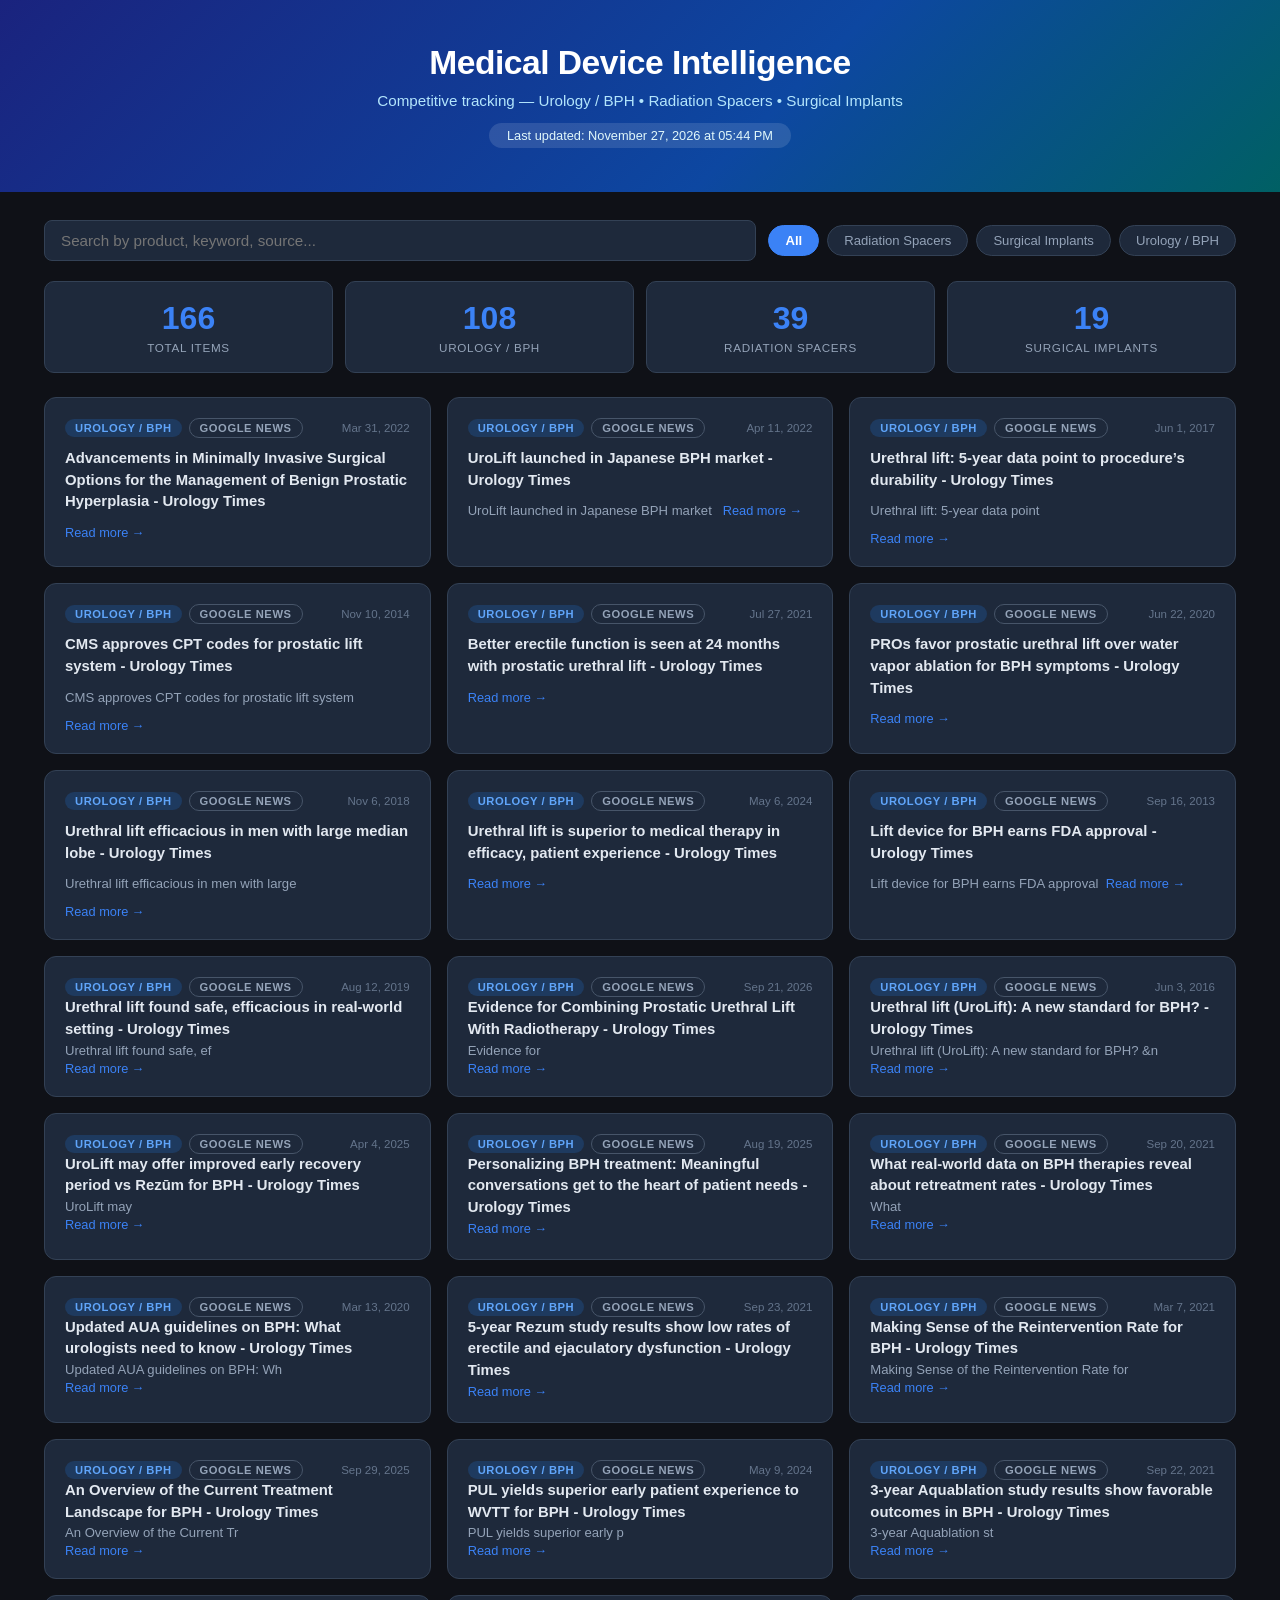
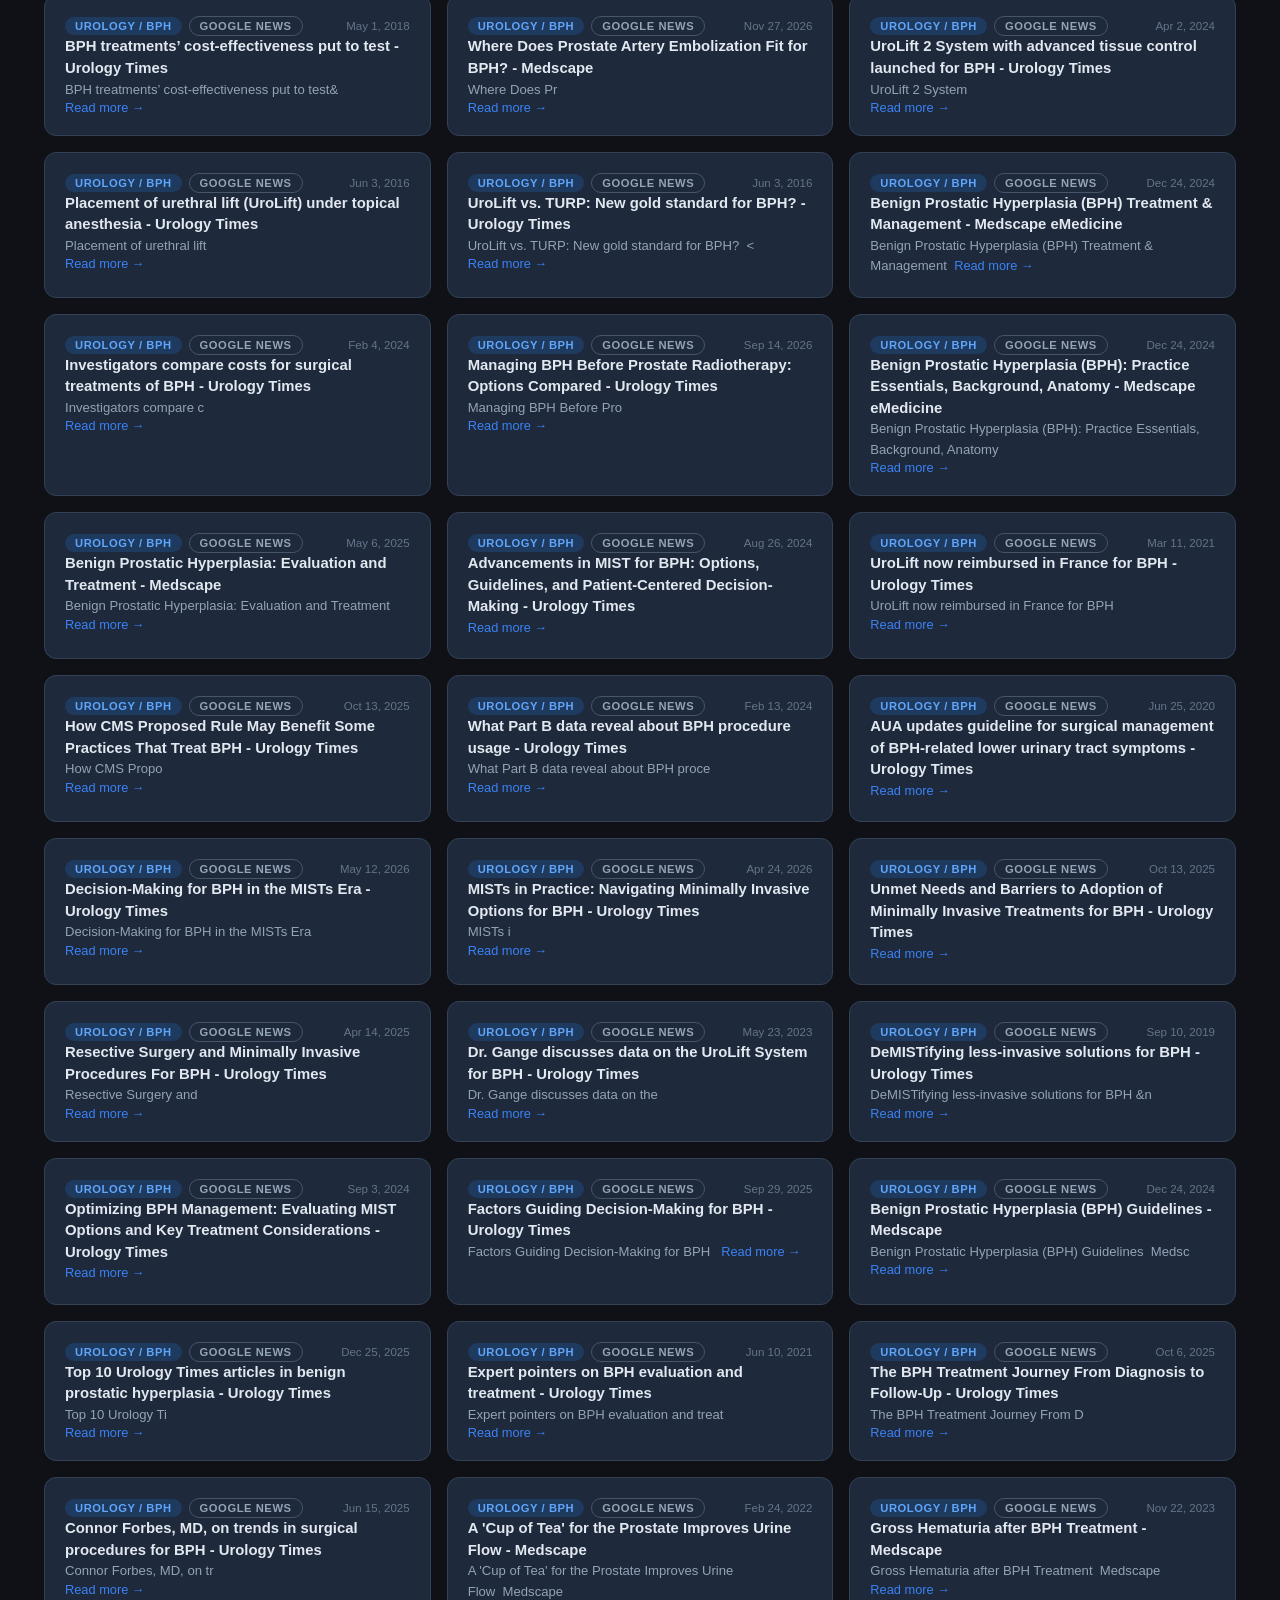
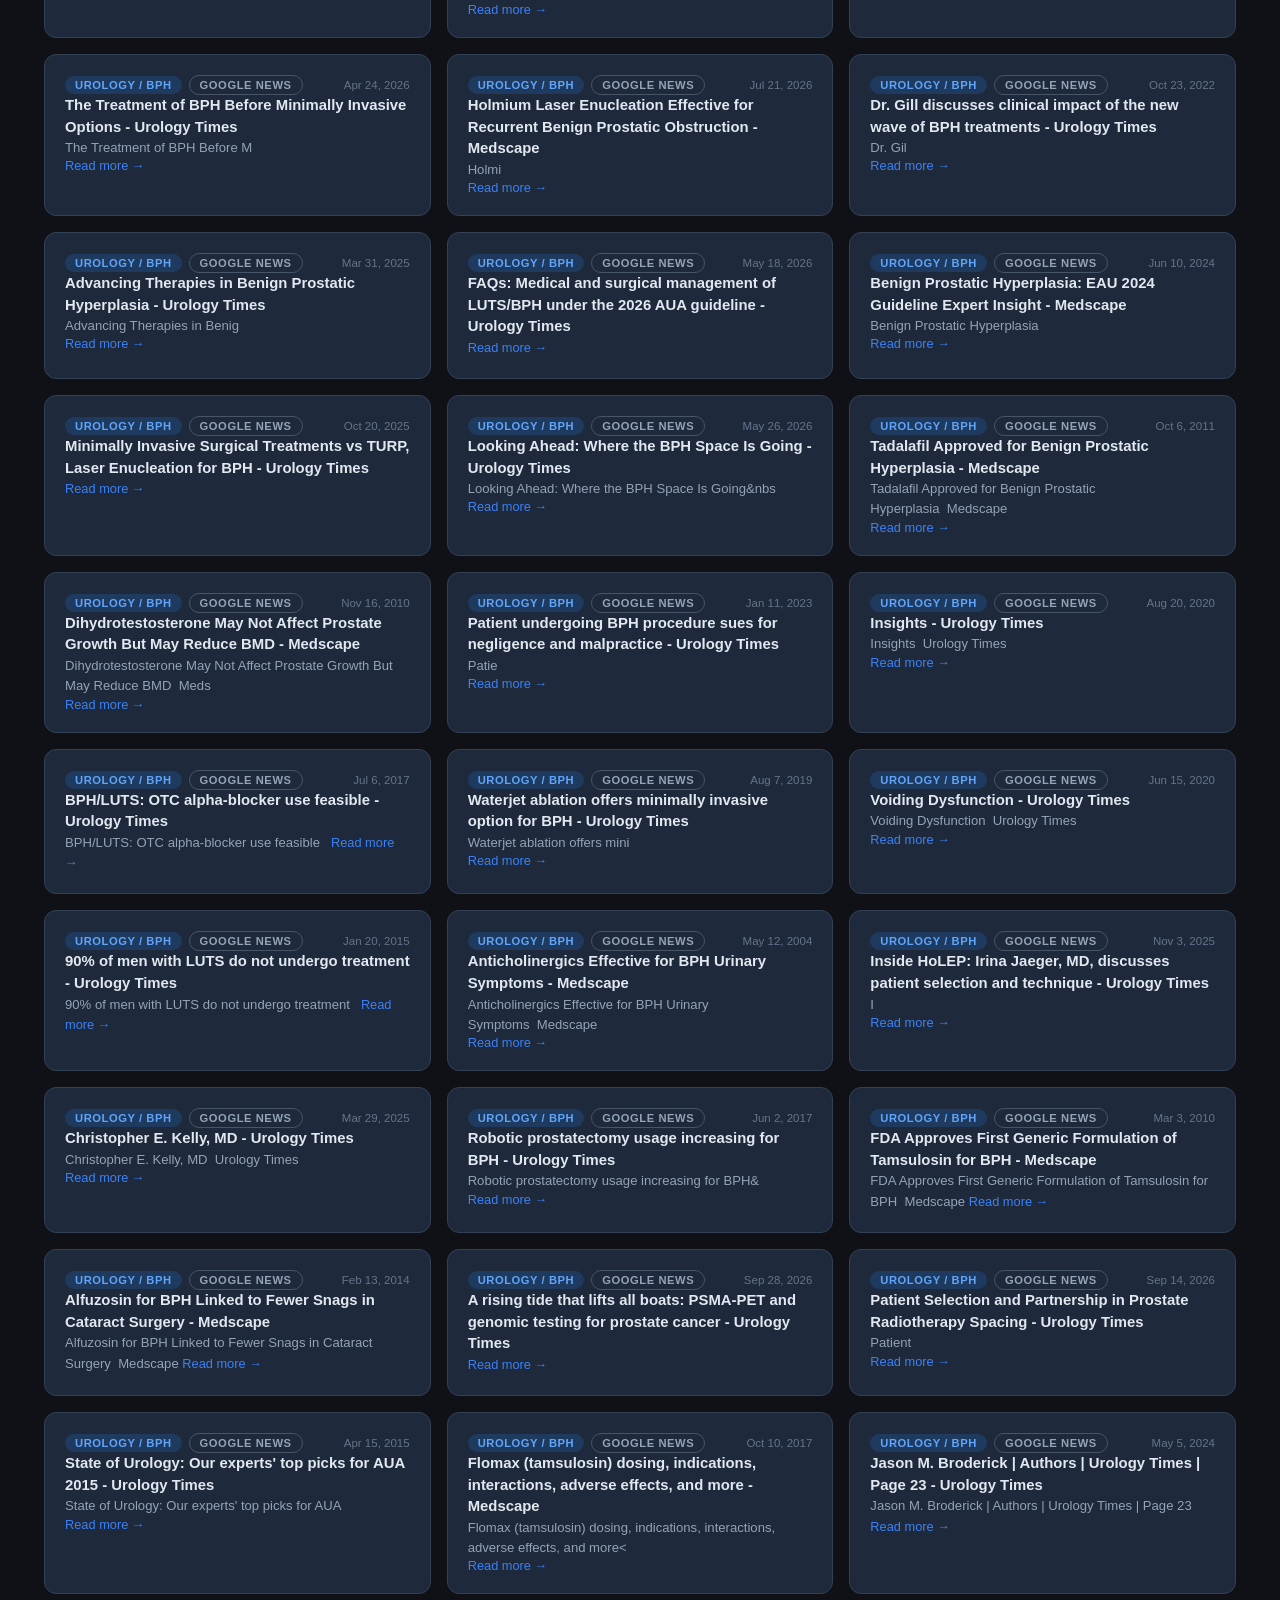
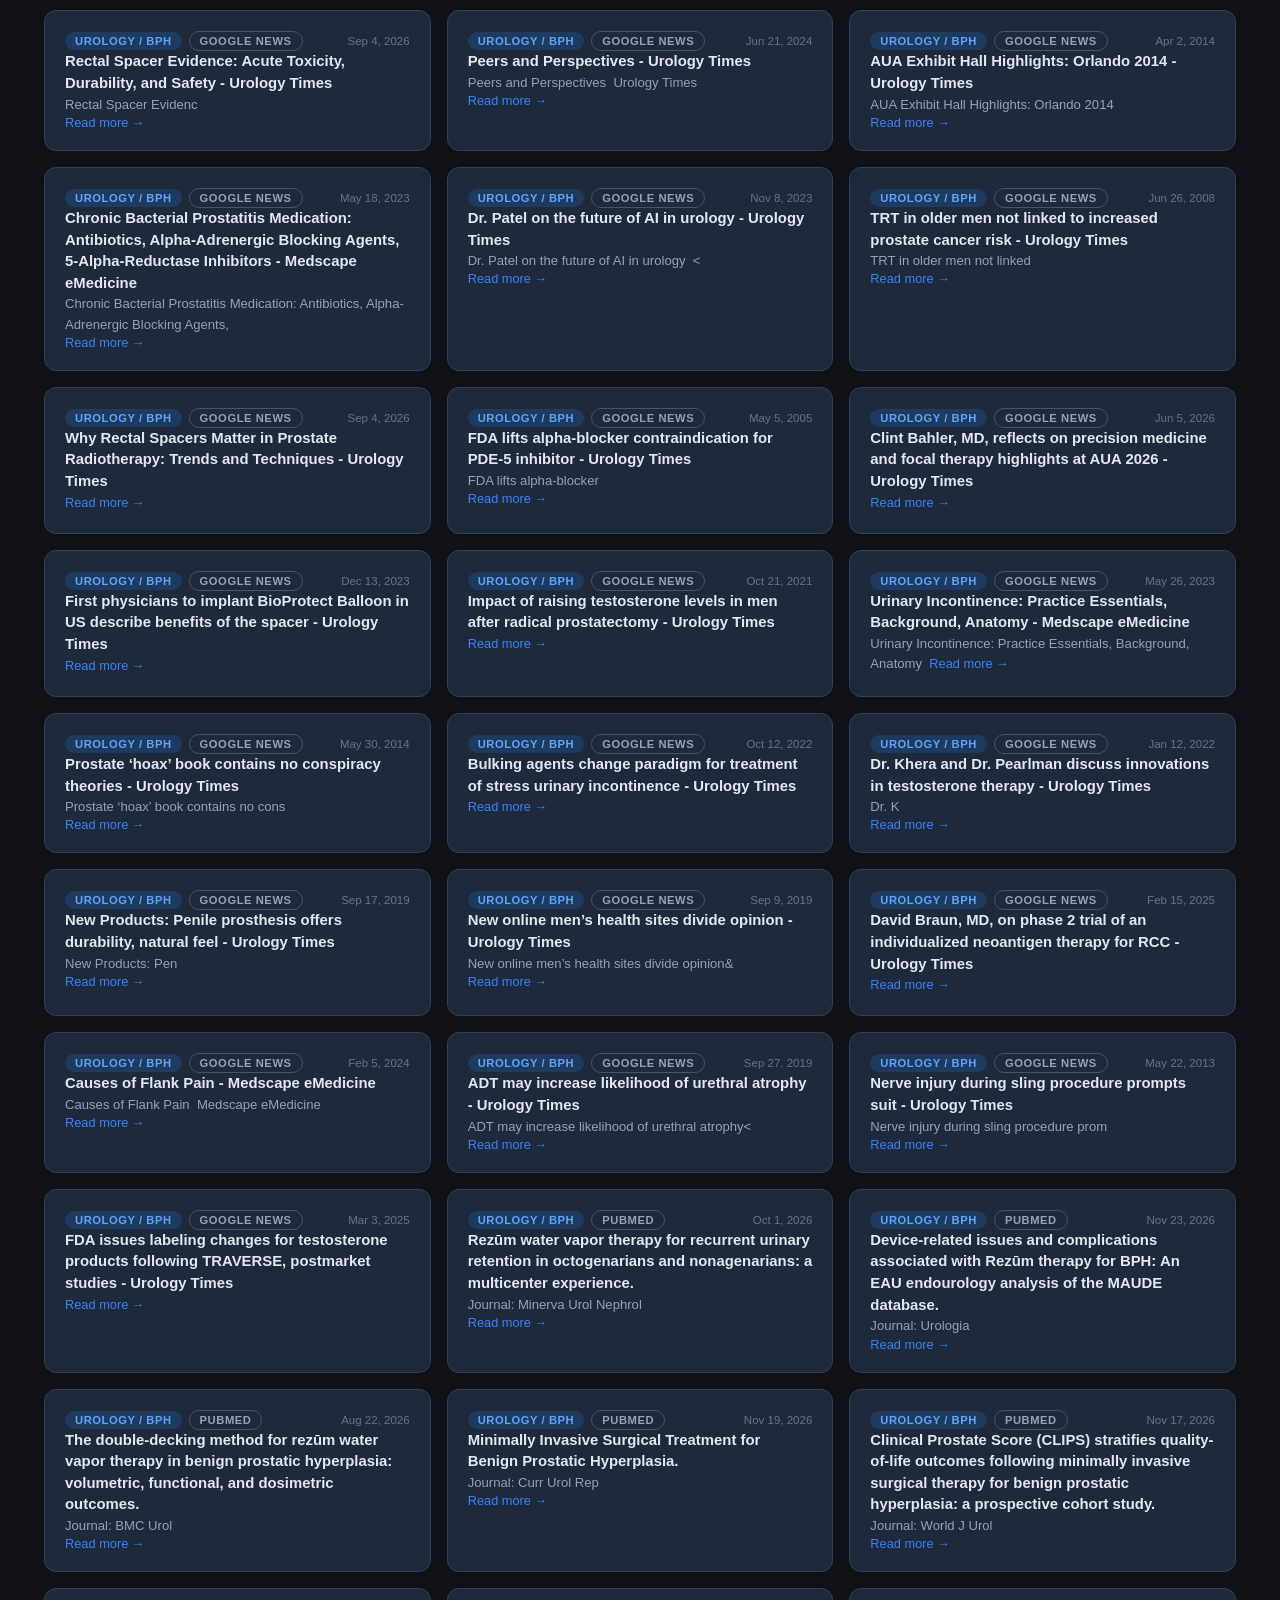
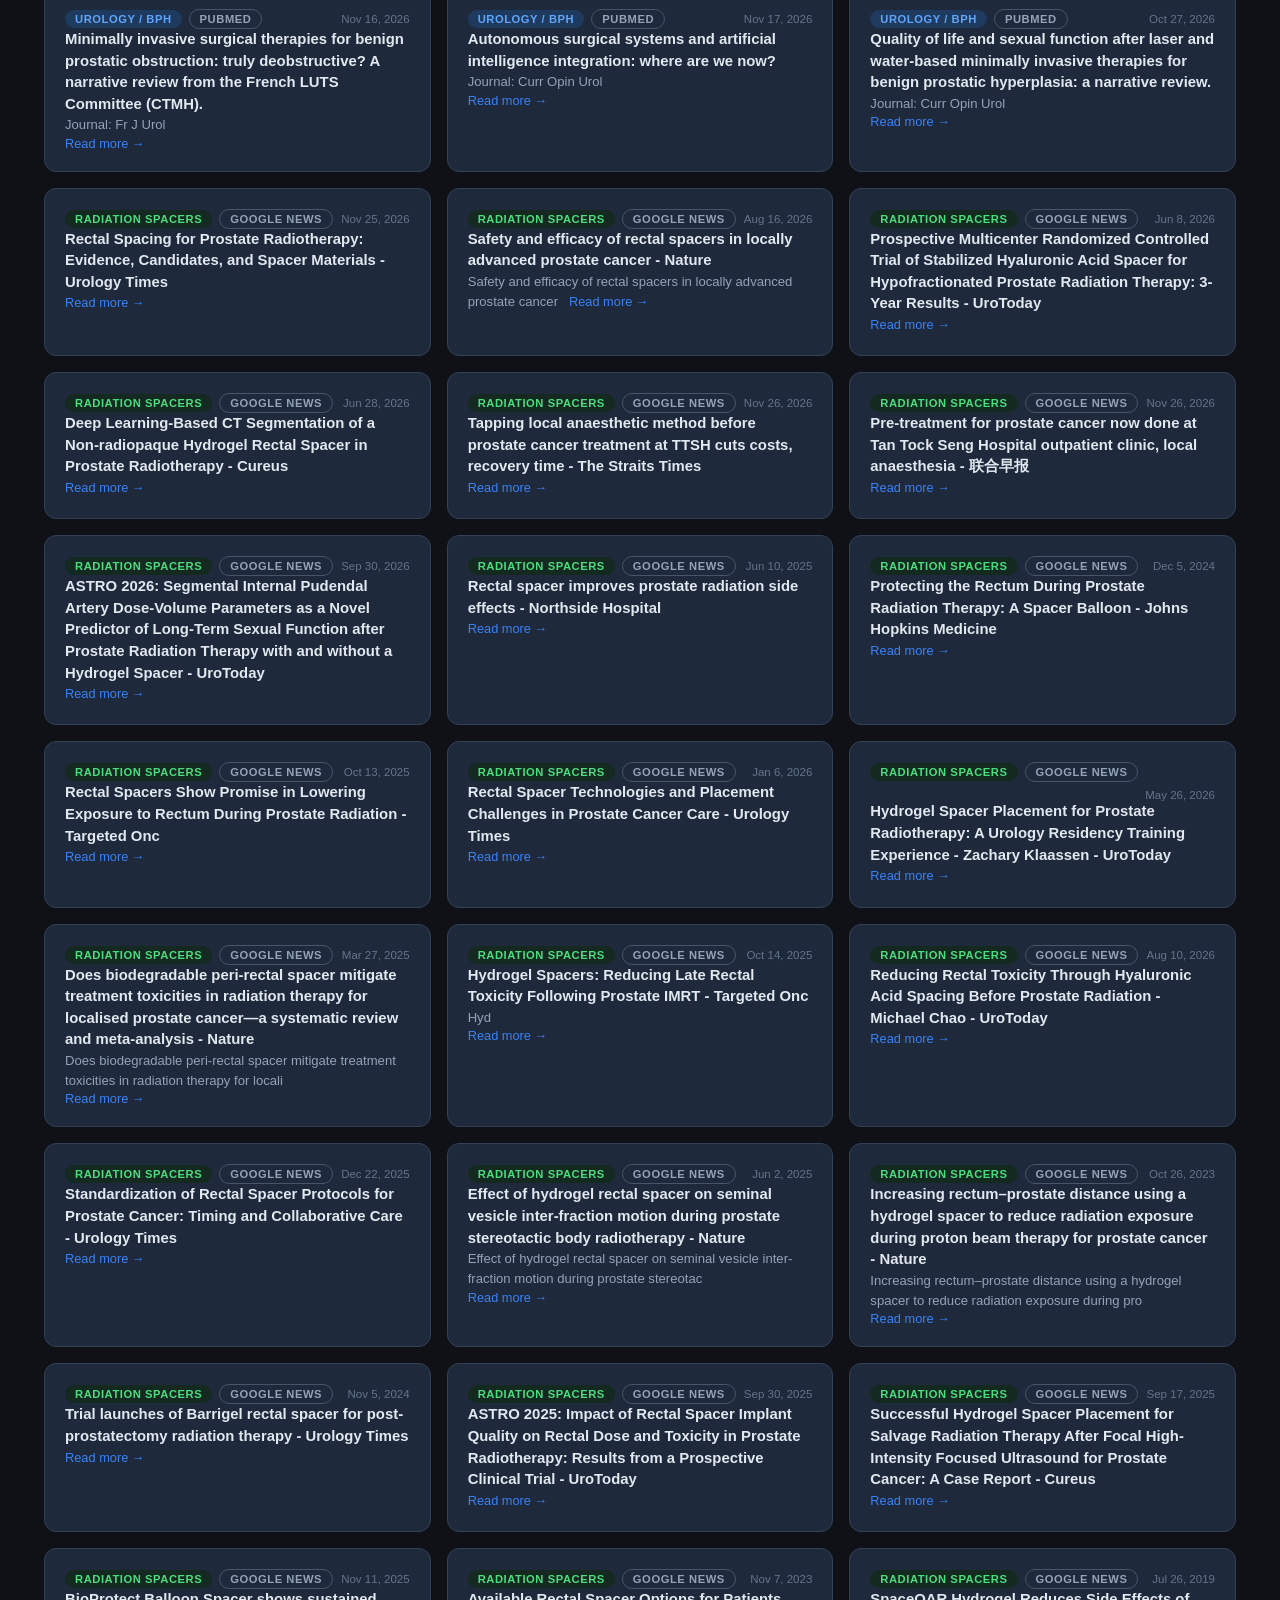
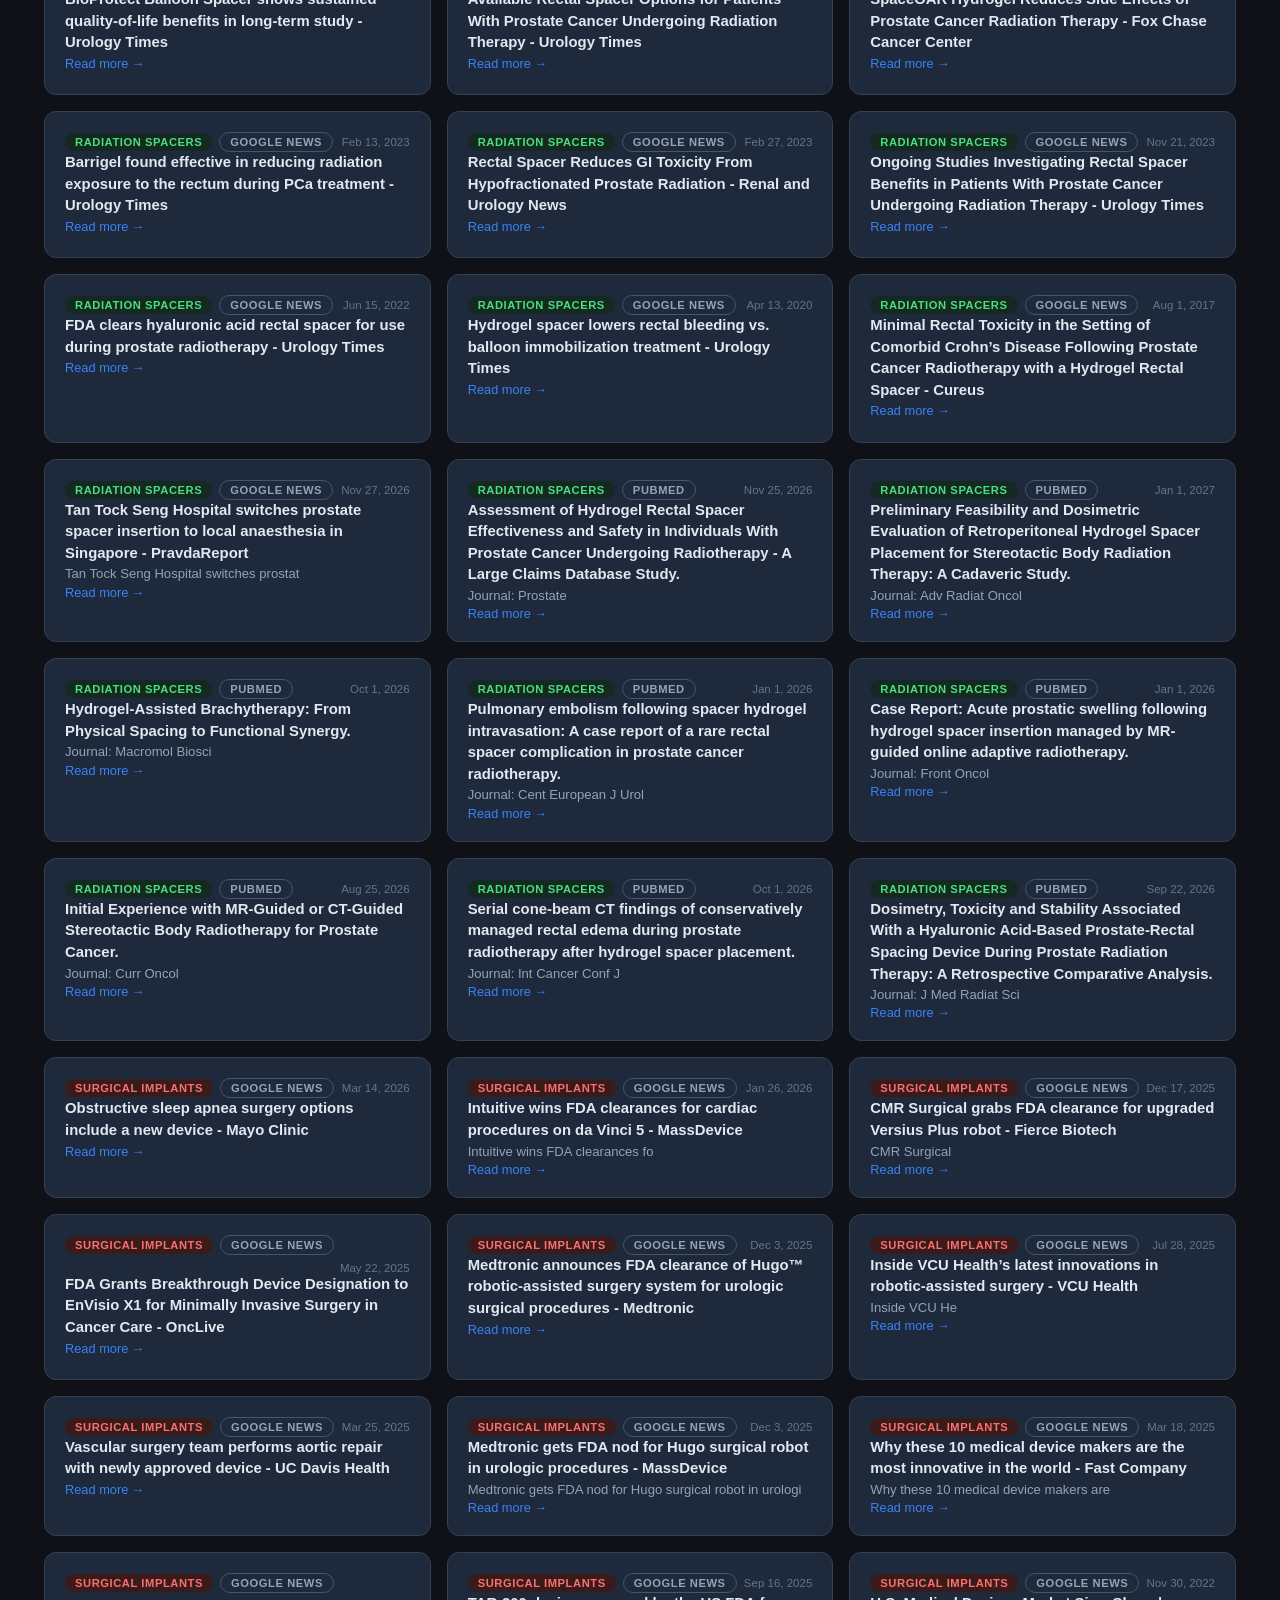
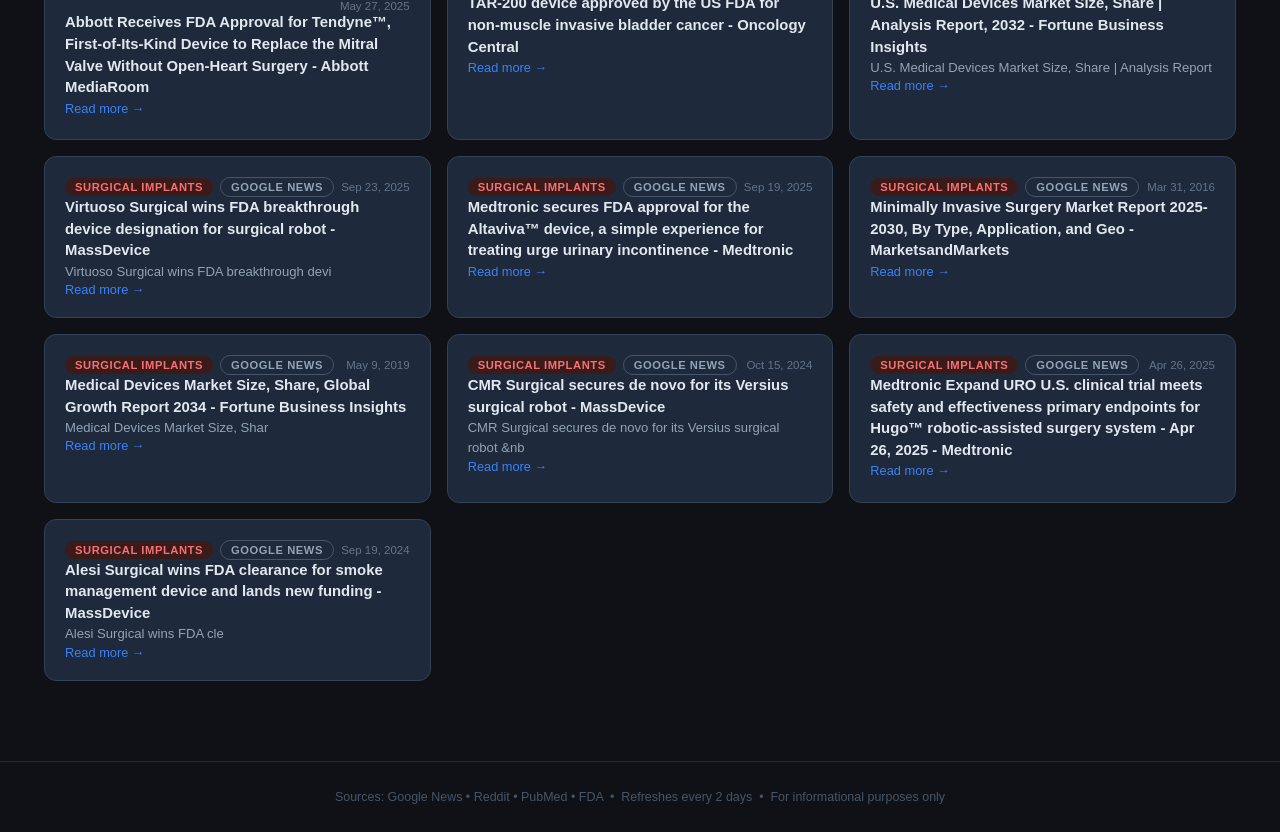
==== commit b353719d: "chore: refresh medical device data 2026-11-27" ====
--- a/index.html
+++ b/index.html
@@ -54,7 +54,7 @@
 <header>
   <h1>Medical Device Intelligence</h1>
   <p>Competitive tracking &mdash; Urology / BPH &bull; Radiation Spacers &bull; Surgical Implants</p>
-  <span class="updated">Last updated: November 25, 2026 at 06:18 PM</span>
+  <span class="updated">Last updated: November 27, 2026 at 05:44 PM</span>
 </header>
 
 <div class="controls">
@@ -74,7 +74,7 @@
 </footer>
 
 <script>
-const DATA = [{"title": "UroLift 2 System with advanced tissue control launched for BPH - Urology Times", "url": "https://news.google.com/rss/articles/[base64]?oc=5", "description": "<a href=\"https://news.google.com/rss/articles/[base64]?oc=5\" target=\"_blank\">UroLift 2 System", "date": "Tue, 02 Apr 2024 07:00:00 GMT", "source": "Google News", "category": "Urology / BPH"}, {"title": "Advancements in Minimally Invasive Surgical Options for the Management of Benign Prostatic Hyperplasia - Urology Times", "url": "https://news.google.com/rss/articles/[base64]?oc=5", "description": "<a href=\"https://news.google.com/rss/articles/[base64]", "date": "Thu, 31 Mar 2022 07:00:00 GMT", "source": "Google News", "category": "Urology / BPH"}, {"title": "UroLift launched in Japanese BPH market - Urology Times", "url": "https://news.google.com/rss/articles/CBMifkFVX3lxTE9jSnZrajlXMnN6QWhFZ09LUzFSWDhmVWplYklNZ0NoblVWRHhZVDJpbGxod3d5R1FHUDRuczVnSkFuWFZrOG16cUNWdnkwNFI5QWZ2bV8tQ284dzh6c0JlZThWYUpEU1VnYVFCNzlfRnllaF9ITnFUbFpuMUZGUQ?oc=5", "description": "<a href=\"https://news.google.com/rss/articles/CBMifkFVX3lxTE9jSnZrajlXMnN6QWhFZ09LUzFSWDhmVWplYklNZ0NoblVWRHhZVDJpbGxod3d5R1FHUDRuczVnSkFuWFZrOG16cUNWdnkwNFI5QWZ2bV8tQ284dzh6c0JlZThWYUpEU1VnYVFCNzlfRnllaF9ITnFUbFpuMUZGUQ?oc=5\" target=\"_blank\">UroLift launched in Japanese BPH market</a>&nbsp;&nbsp;<f", "date": "Mon, 11 Apr 2022 07:00:00 GMT", "source": "Google News", "category": "Urology / BPH"}, {"title": "Urethral lift: 5-year data point to procedure’s durability - Urology Times", "url": "https://news.google.com/rss/articles/CBMikAFBVV95cUxNcHFOVEVwOUI0R2RXU1ZDdWdyWmVQZkpJcG01Ylhjbk5nR1BzRnBKU3o3QkFDYlRHVXl0YUhXSGduVGJzRXJBanN6RjJmbzZWMzQ2STFGQUNqbmFFeTdBSTJrb0tNTmFtU01tRGItbG04VGZlZ3ZMRWN5VjB1M3JJZkx4eS1DMEVzN1NlM1R6QWE?oc=5", "description": "<a href=\"https://news.google.com/rss/articles/CBMikAFBVV95cUxNcHFOVEVwOUI0R2RXU1ZDdWdyWmVQZkpJcG01Ylhjbk5nR1BzRnBKU3o3QkFDYlRHVXl0YUhXSGduVGJzRXJBanN6RjJmbzZWMzQ2STFGQUNqbmFFeTdBSTJrb0tNTmFtU01tRGItbG04VGZlZ3ZMRWN5VjB1M3JJZkx4eS1DMEVzN1NlM1R6QWE?oc=5\" target=\"_blank\">Urethral lift: 5-year data point", "date": "Thu, 01 Jun 2017 07:00:00 GMT", "source": "Google News", "category": "Urology / BPH"}, {"title": "Lift device for BPH earns FDA approval - Urology Times", "url": "https://news.google.com/rss/articles/CBMid0FVX3lxTE1LTWpwYjE4UzhFdGdKNGwzaktkdmZ3MnI5cjhDS0ZMX0tjMnlJTFFNTFFKNkFlR0VnMUFsRjR1Vk0yVE9aRlJST2NFODdTZkRDa3FoRlhPaDAwMHVkanJKcWpEUzFfNXpRR0p3NUtTRWdGbGJ1Tk5R?oc=5", "description": "<a href=\"https://news.google.com/rss/articles/CBMid0FVX3lxTE1LTWpwYjE4UzhFdGdKNGwzaktkdmZ3MnI5cjhDS0ZMX0tjMnlJTFFNTFFKNkFlR0VnMUFsRjR1Vk0yVE9aRlJST2NFODdTZkRDa3FoRlhPaDAwMHVkanJKcWpEUzFfNXpRR0p3NUtTRWdGbGJ1Tk5R?oc=5\" target=\"_blank\">Lift device for BPH earns FDA approval</a>&nbsp;&nbsp;<font color=\"", "date": "Mon, 16 Sep 2013 07:00:00 GMT", "source": "Google News", "category": "Urology / BPH"}, {"title": "Urethral lift found safe, efficacious in real-world setting - Urology Times", "url": "https://news.google.com/rss/articles/[base64]?oc=5", "description": "<a href=\"https://news.google.com/rss/articles/[base64]?oc=5\" target=\"_blank\">Urethral lift found safe, ef", "date": "Mon, 12 Aug 2019 07:00:00 GMT", "source": "Google News", "category": "Urology / BPH"}, {"title": "CMS approves CPT codes for prostatic lift system - Urology Times", "url": "https://news.google.com/rss/articles/CBMihAFBVV95cUxNdzdrQ2NJRDlzYkZmazRLQXgxelZTaGd0ajZ1Rjd3WHduTkFHbW4wZEJBc1d6VTIwX0RtYXFXTmxCakI0dXpYbFJxMU9vSWZGRmxrbFVPcnZBRENkc2loYkxPcUloRUw1eU5JVk43Wkp5UFk1d3hGQ3QzUmhHelNQcFZ4Sjk?oc=5", "description": "<a href=\"https://news.google.com/rss/articles/CBMihAFBVV95cUxNdzdrQ2NJRDlzYkZmazRLQXgxelZTaGd0ajZ1Rjd3WHduTkFHbW4wZEJBc1d6VTIwX0RtYXFXTmxCakI0dXpYbFJxMU9vSWZGRmxrbFVPcnZBRENkc2loYkxPcUloRUw1eU5JVk43Wkp5UFk1d3hGQ3QzUmhHelNQcFZ4Sjk?oc=5\" target=\"_blank\">CMS approves CPT codes for prostatic lift system", "date": "Mon, 10 Nov 2014 08:00:00 GMT", "source": "Google News", "category": "Urology / BPH"}, {"title": "Better erectile function is seen at 24 months with prostatic urethral lift - Urology Times", "url": "https://news.google.com/rss/articles/[base64]?oc=5", "description": "<a href=\"https://news.google.com/rss/articles/[base64]?oc=5\" target=\"_bl", "date": "Tue, 27 Jul 2021 07:00:00 GMT", "source": "Google News", "category": "Urology / BPH"}, {"title": "PROs favor prostatic urethral lift over water vapor ablation for BPH symptoms - Urology Times", "url": "https://news.google.com/rss/articles/[base64]?oc=5", "description": "<a href=\"https://news.google.com/rss/articles/[base64]?oc=5\" targe", "date": "Mon, 22 Jun 2020 07:00:00 GMT", "source": "Google News", "category": "Urology / BPH"}, {"title": "UroLift now reimbursed in France for BPH - Urology Times", "url": "https://news.google.com/rss/articles/CBMif0FVX3lxTE41bTBkM21YUlkxTHQ2MGFPYkZRcVNjUjhITGh1S1JEX3lFVndoVlhneklwS0dCXzVtNzIwQUFfRVNJVkxjZjhLNVptekxyU1FaUXVFcmNBX09Bd3JUYXJlWTgwcTNrLW9odWdoN1F6VnJ6YThHaFlEOE94SG1YTTA?oc=5", "description": "<a href=\"https://news.google.com/rss/articles/CBMif0FVX3lxTE41bTBkM21YUlkxTHQ2MGFPYkZRcVNjUjhITGh1S1JEX3lFVndoVlhneklwS0dCXzVtNzIwQUFfRVNJVkxjZjhLNVptekxyU1FaUXVFcmNBX09Bd3JUYXJlWTgwcTNrLW9odWdoN1F6VnJ6YThHaFlEOE94SG1YTTA?oc=5\" target=\"_blank\">UroLift now reimbursed in France for BPH</a>&nbsp;&nbsp;", "date": "Thu, 11 Mar 2021 08:00:00 GMT", "source": "Google News", "category": "Urology / BPH"}, {"title": "Urethral lift efficacious in men with large median lobe - Urology Times", "url": "https://news.google.com/rss/articles/CBMiiAFBVV95cUxQaURBb0VjenBTbzIxNmoxbFF2Y3BmZ3VhMXYyaHJNRzBxR2NZTDlRcVZLTW5zVUdTYzRCYzZlZEZzaVdMX1hZNlRkYzVXUjQ0QkplSC1VSmFIT3owM0hCSjNqejY4RXdISC1zaFhTUWpuMHotMzVGVkRBYXNybDRFSWRnWEZWWHZp?oc=5", "description": "<a href=\"https://news.google.com/rss/articles/CBMiiAFBVV95cUxQaURBb0VjenBTbzIxNmoxbFF2Y3BmZ3VhMXYyaHJNRzBxR2NZTDlRcVZLTW5zVUdTYzRCYzZlZEZzaVdMX1hZNlRkYzVXUjQ0QkplSC1VSmFIT3owM0hCSjNqejY4RXdISC1zaFhTUWpuMHotMzVGVkRBYXNybDRFSWRnWEZWWHZp?oc=5\" target=\"_blank\">Urethral lift efficacious in men with large", "date": "Tue, 06 Nov 2018 08:00:00 GMT", "source": "Google News", "category": "Urology / BPH"}, {"title": "PUL yields superior early patient experience to WVTT for BPH - Urology Times", "url": "https://news.google.com/rss/articles/[base64]?oc=5", "description": "<a href=\"https://news.google.com/rss/articles/[base64]?oc=5\" target=\"_blank\">PUL yields superior early p", "date": "Thu, 09 May 2024 07:00:00 GMT", "source": "Google News", "category": "Urology / BPH"}, {"title": "UroLift may offer improved early recovery period vs Rezūm for BPH - Urology Times", "url": "https://news.google.com/rss/articles/[base64]?oc=5", "description": "<a href=\"https://news.google.com/rss/articles/[base64]?oc=5\" target=\"_blank\">UroLift may", "date": "Fri, 04 Apr 2025 07:00:00 GMT", "source": "Google News", "category": "Urology / BPH"}, {"title": "Personalizing BPH treatment: Meaningful conversations get to the heart of patient needs - Urology Times", "url": "https://news.google.com/rss/articles/[base64]?oc=5", "description": "<a href=\"https://news.google.com/rss/articles/[base64]", "date": "Tue, 19 Aug 2025 07:00:00 GMT", "source": "Google News", "category": "Urology / BPH"}, {"title": "What real-world data on BPH therapies reveal about retreatment rates - Urology Times", "url": "https://news.google.com/rss/articles/[base64]?oc=5", "description": "<a href=\"https://news.google.com/rss/articles/[base64]?oc=5\" target=\"_blank\">What ", "date": "Mon, 20 Sep 2021 07:00:00 GMT", "source": "Google News", "category": "Urology / BPH"}, {"title": "Prostatic urethral lift gaining on TURP as treatment choice for benign prostatic enlargement/LUTS - Urology Times", "url": "https://news.google.com/rss/articles/[base64]?oc=5", "description": "<a href=\"https://news.google.com/rss/articles/[base64]", "date": "Sun, 01 Aug 2021 07:00:00 GMT", "source": "Google News", "category": "Urology / BPH"}, {"title": "5-year Rezum study results show low rates of erectile and ejaculatory dysfunction - Urology Times", "url": "https://news.google.com/rss/articles/[base64]?oc=5", "description": "<a href=\"https://news.google.com/rss/articles/[base64]?oc=", "date": "Thu, 23 Sep 2021 07:00:00 GMT", "source": "Google News", "category": "Urology / BPH"}, {"title": "Urethral lift is superior to medical therapy in efficacy, patient experience - Urology Times", "url": "https://news.google.com/rss/articles/[base64]?oc=5", "description": "<a href=\"https://news.google.com/rss/articles/[base64]?oc=5\" target=\"", "date": "Mon, 06 May 2024 07:00:00 GMT", "source": "Google News", "category": "Urology / BPH"}, {"title": "Study: BPH procedure’s benefits sustained at 3 years - Urology Times", "url": "https://news.google.com/rss/articles/CBMiiAFBVV95cUxORWR3WFhJMmZ4TTQ3ci1YSHhaanVfdVRYVjU2VEJhSmpCc2ZHOWw5R0htZXBHMUNHLTB4cXdzOW82XzJ2a0RpajE1c19oWXVja2FJOGpoNGpzYURWQWd4M21oQzlINXRXQXdvLWtMZDBpM3hnUldwYVpGQjNkWDdJRFpaSnlvdi1k?oc=5", "description": "<a href=\"https://news.google.com/rss/articles/CBMiiAFBVV95cUxORWR3WFhJMmZ4TTQ3ci1YSHhaanVfdVRYVjU2VEJhSmpCc2ZHOWw5R0htZXBHMUNHLTB4cXdzOW82XzJ2a0RpajE1c19oWXVja2FJOGpoNGpzYURWQWd4M21oQzlINXRXQXdvLWtMZDBpM3hnUldwYVpGQjNkWDdJRFpaSnlvdi1k?oc=5\" target=\"_blank\">Study: BPH procedure’s benefits sustained a", "date": "Tue, 01 Sep 2015 07:00:00 GMT", "source": "Google News", "category": "Urology / BPH"}, {"title": "UroLift vs. TURP: New gold standard for BPH? - Urology Times", "url": "https://news.google.com/rss/articles/CBMie0FVX3lxTE5rUHd5RG91bElzU3pkNWVpYjZxd0lIWElHTl9UaHJrbWJJNDhWSjR1elR5X1dsb2VDUXFRQ05TdzJFSzZnTG9VckREa3Zjdmh1TmJ1MFFhZzN3bmdwRWpoUGYxeGk4VVU2Z3ZyZjVHY2pQQmlPSXA5bmY3WQ?oc=5", "description": "<a href=\"https://news.google.com/rss/articles/CBMie0FVX3lxTE5rUHd5RG91bElzU3pkNWVpYjZxd0lIWElHTl9UaHJrbWJJNDhWSjR1elR5X1dsb2VDUXFRQ05TdzJFSzZnTG9VckREa3Zjdmh1TmJ1MFFhZzN3bmdwRWpoUGYxeGk4VVU2Z3ZyZjVHY2pQQmlPSXA5bmY3WQ?oc=5\" target=\"_blank\">UroLift vs. TURP: New gold standard for BPH?</a>&nbsp;&nbsp;<", "date": "Fri, 03 Jun 2016 07:00:00 GMT", "source": "Google News", "category": "Urology / BPH"}, {"title": "Making Sense of the Reintervention Rate for BPH - Urology Times", "url": "https://news.google.com/rss/articles/CBMiiAFBVV95cUxQRFAzQXY3OGFOblZ2dXJ0SlVwSWJiNC1MNjFUdzZ4R3k3RmFBenlaQnpIek9aaTVWY3JMNzFUZW1mRkN5amh1dTZNdjZnLVd0ejI3Z0FORmJQTGk3YTNqTEJBaFZSQ25taEtOZTZtTXRra1NEbXVpSWFGaFVmMzdiTGY3cGFuNEtW?oc=5", "description": "<a href=\"https://news.google.com/rss/articles/CBMiiAFBVV95cUxQRFAzQXY3OGFOblZ2dXJ0SlVwSWJiNC1MNjFUdzZ4R3k3RmFBenlaQnpIek9aaTVWY3JMNzFUZW1mRkN5amh1dTZNdjZnLVd0ejI3Z0FORmJQTGk3YTNqTEJBaFZSQ25taEtOZTZtTXRra1NEbXVpSWFGaFVmMzdiTGY3cGFuNEtW?oc=5\" target=\"_blank\">Making Sense of the Reintervention Rate for", "date": "Sun, 07 Mar 2021 08:00:00 GMT", "source": "Google News", "category": "Urology / BPH"}, {"title": "Evidence for Combining Prostatic Urethral Lift With Radiotherapy - Urology Times", "url": "https://news.google.com/rss/articles/[base64]?oc=5", "description": "<a href=\"https://news.google.com/rss/articles/[base64]?oc=5\" target=\"_blank\">Evidence for", "date": "Mon, 21 Sep 2026 07:00:00 GMT", "source": "Google News", "category": "Urology / BPH"}, {"title": "Urethral lift (UroLift): A new standard for BPH? - Urology Times", "url": "https://news.google.com/rss/articles/CBMifEFVX3lxTE03QS12T3FqMl9pR3Z1MHNMeU44dWg0blJGaVkxRkNheGM2Vjh2SW5EWmhMd2pjVWhyaUdoeTlPWlh4RnNlQmU5b3FOcFVHdFRhTzUwbWxsLXluWmlfY3NtdldMb296cVJfYVZZc3UyN094SzZFT19wakwzMW4?oc=5", "description": "<a href=\"https://news.google.com/rss/articles/CBMifEFVX3lxTE03QS12T3FqMl9pR3Z1MHNMeU44dWg0blJGaVkxRkNheGM2Vjh2SW5EWmhMd2pjVWhyaUdoeTlPWlh4RnNlQmU5b3FOcFVHdFRhTzUwbWxsLXluWmlfY3NtdldMb296cVJfYVZZc3UyN094SzZFT19wakwzMW4?oc=5\" target=\"_blank\">Urethral lift (UroLift): A new standard for BPH?</a>&nbsp;&n", "date": "Fri, 03 Jun 2016 07:00:00 GMT", "source": "Google News", "category": "Urology / BPH"}, {"title": "Updated AUA guidelines on BPH: What urologists need to know - Urology Times", "url": "https://news.google.com/rss/articles/CBMijwFBVV95cUxPTnVTMnJ1MncxQnd4SmNtLVMzeHd0N3JoQVRvM3hqb2o2MDd4NUVmczFBVlRRcXpwYmpOc2VWTjNLSS1aSDhxdmF5cEVVbDBLaUJacGVHTFZ3MGQ1Y0JQWVFTWVpwODZnaFBnTTM4dmFRNjFVOUVqdGJSTXZTeE1HZnJCZzMwSlpGSUNMRmgwSQ?oc=5", "description": "<a href=\"https://news.google.com/rss/articles/CBMijwFBVV95cUxPTnVTMnJ1MncxQnd4SmNtLVMzeHd0N3JoQVRvM3hqb2o2MDd4NUVmczFBVlRRcXpwYmpOc2VWTjNLSS1aSDhxdmF5cEVVbDBLaUJacGVHTFZ3MGQ1Y0JQWVFTWVpwODZnaFBnTTM4dmFRNjFVOUVqdGJSTXZTeE1HZnJCZzMwSlpGSUNMRmgwSQ?oc=5\" target=\"_blank\">Updated AUA guidelines on BPH: Wh", "date": "Fri, 13 Mar 2020 07:00:00 GMT", "source": "Google News", "category": "Urology / BPH"}, {"title": "An Overview of the Current Treatment Landscape for BPH - Urology Times", "url": "https://news.google.com/rss/articles/[base64]?oc=5", "description": "<a href=\"https://news.google.com/rss/articles/[base64]?oc=5\" target=\"_blank\">An Overview of the Current Tr", "date": "Mon, 29 Sep 2025 07:00:00 GMT", "source": "Google News", "category": "Urology / BPH"}, {"title": "Managing BPH Before Prostate Radiotherapy: Options Compared - Urology Times", "url": "https://news.google.com/rss/articles/[base64]?oc=5", "description": "<a href=\"https://news.google.com/rss/articles/[base64]?oc=5\" target=\"_blank\">Managing BPH Before Pro", "date": "Mon, 14 Sep 2026 07:00:00 GMT", "source": "Google News", "category": "Urology / BPH"}, {"title": "3-year Aquablation study results show favorable outcomes in BPH - Urology Times", "url": "https://news.google.com/rss/articles/[base64]?oc=5", "description": "<a href=\"https://news.google.com/rss/articles/[base64]?oc=5\" target=\"_blank\">3-year Aquablation st", "date": "Wed, 22 Sep 2021 07:00:00 GMT", "source": "Google News", "category": "Urology / BPH"}, {"title": "BPH treatments’ cost-effectiveness put to test - Urology Times", "url": "https://news.google.com/rss/articles/CBMiggFBVV95cUxNTUc3ZmdjalhxbThtcWNIeHNFM0lacWhMcFB4OTRteDFRSHFpZTNjcHRfZm00a2RSVzkzcWpiTGZfWHBVakQxVHBtV2M5Y1M0REQ5WEU0UmZ4Vkl1OVQxTWZHZ3RpM2MyMmdjVVFtX1BtaHpiTXdLd095andkblZjTmpR?oc=5", "description": "<a href=\"https://news.google.com/rss/articles/CBMiggFBVV95cUxNTUc3ZmdjalhxbThtcWNIeHNFM0lacWhMcFB4OTRteDFRSHFpZTNjcHRfZm00a2RSVzkzcWpiTGZfWHBVakQxVHBtV2M5Y1M0REQ5WEU0UmZ4Vkl1OVQxTWZHZ3RpM2MyMmdjVVFtX1BtaHpiTXdLd095andkblZjTmpR?oc=5\" target=\"_blank\">BPH treatments’ cost-effectiveness put to test</a>&", "date": "Tue, 01 May 2018 07:00:00 GMT", "source": "Google News", "category": "Urology / BPH"}, {"title": "What Part B data reveal about BPH procedure usage - Urology Times", "url": "https://news.google.com/rss/articles/CBMiiwFBVV95cUxQYlJFZEFPbHFTS3VVYk5VNHdmSWdYZ3FQTUM0c1FjekYwTHNlYXRfQ0MwSTlpRm9Yc0pvdG53YkNRWmdnWWpqZ0dqYTM1aWpKOUFvcFRabFY1S2NCTEZjNW9GWVF2RGFBSWVRT3puNDZLLUhhdU9mMDNBWFVQUDI2WW1CT1NQX1hOdFdJ?oc=5", "description": "<a href=\"https://news.google.com/rss/articles/CBMiiwFBVV95cUxQYlJFZEFPbHFTS3VVYk5VNHdmSWdYZ3FQTUM0c1FjekYwTHNlYXRfQ0MwSTlpRm9Yc0pvdG53YkNRWmdnWWpqZ0dqYTM1aWpKOUFvcFRabFY1S2NCTEZjNW9GWVF2RGFBSWVRT3puNDZLLUhhdU9mMDNBWFVQUDI2WW1CT1NQX1hOdFdJ?oc=5\" target=\"_blank\">What Part B data reveal about BPH proce", "date": "Tue, 13 Feb 2024 08:00:00 GMT", "source": "Google News", "category": "Urology / BPH"}, {"title": "Placement of urethral lift (UroLift) under topical anesthesia - Urology Times", "url": "https://news.google.com/rss/articles/[base64]?oc=5", "description": "<a href=\"https://news.google.com/rss/articles/[base64]?oc=5\" target=\"_blank\">Placement of urethral lift ", "date": "Fri, 03 Jun 2016 07:00:00 GMT", "source": "Google News", "category": "Urology / BPH"}, {"title": "DeMISTifying less-invasive solutions for BPH - Urology Times", "url": "https://news.google.com/rss/articles/CBMif0FVX3lxTE1DQXJ0RzNacXFUaTZoWmhLVzBmaXh2M1l0RmNlWXYzQ183VS1KUXhmaElJODNrblBkcm1pS201MnNwbHVlVGxyeWtNa1lyTG1zVUlvWHFGRDVJQk10RTZPaUhGUVF6Y1lDUlJ3bFd0Um9wS0xqWDRLSEtOQnZuQ1k?oc=5", "description": "<a href=\"https://news.google.com/rss/articles/CBMif0FVX3lxTE1DQXJ0RzNacXFUaTZoWmhLVzBmaXh2M1l0RmNlWXYzQ183VS1KUXhmaElJODNrblBkcm1pS201MnNwbHVlVGxyeWtNa1lyTG1zVUlvWHFGRDVJQk10RTZPaUhGUVF6Y1lDUlJ3bFd0Um9wS0xqWDRLSEtOQnZuQ1k?oc=5\" target=\"_blank\">DeMISTifying less-invasive solutions for BPH</a>&nbsp;&n", "date": "Tue, 10 Sep 2019 07:00:00 GMT", "source": "Google News", "category": "Urology / BPH"}, {"title": "Benign Prostatic Hyperplasia (BPH) Treatment & Management - Medscape", "url": "https://news.google.com/rss/articles/CBMiZkFVX3lxTE5VZFItVENCelZXQmx4WXhOdHQ4SnpTNlIxcXFpWkdoLVhVakkzYnpCWnhPazcyV2Y5aVVlTWNCby1QaUVrMjRQMnNxaWs3d3g5ZWpUMUtLSHVWc0JJSzd1U3JyOVo5Zw?oc=5", "description": "<a href=\"https://news.google.com/rss/articles/CBMiZkFVX3lxTE5VZFItVENCelZXQmx4WXhOdHQ4SnpTNlIxcXFpWkdoLVhVakkzYnpCWnhPazcyV2Y5aVVlTWNCby1QaUVrMjRQMnNxaWs3d3g5ZWpUMUtLSHVWc0JJSzd1U3JyOVo5Zw?oc=5\" target=\"_blank\">Benign Prostatic Hyperplasia (BPH) Treatment & Management</a>&nbsp;&nbsp;<font color=\"#6f", "date": "Tue, 24 Dec 2024 08:00:00 GMT", "source": "Google News", "category": "Urology / BPH"}, {"title": "Benign Prostatic Hyperplasia (BPH): Practice Essentials, Background, Anatomy - Medscape", "url": "https://news.google.com/rss/articles/CBMiZEFVX3lxTE1rWmM2UFVaTTh5VnVuVFZxemd2QnF6end4SjJSa0lCWFAyU0dpeVNtZjl2ZHZZY2poV2hzbW4xZV9ObXp0OXNBYUcya0MtMzlTdzhfUDVTRGk0cGw5TmpLNnVsTlg?oc=5", "description": "<a href=\"https://news.google.com/rss/articles/CBMiZEFVX3lxTE1rWmM2UFVaTTh5VnVuVFZxemd2QnF6end4SjJSa0lCWFAyU0dpeVNtZjl2ZHZZY2poV2hzbW4xZV9ObXp0OXNBYUcya0MtMzlTdzhfUDVTRGk0cGw5TmpLNnVsTlg?oc=5\" target=\"_blank\">Benign Prostatic Hyperplasia (BPH): Practice Essentials, Background, Anatomy</a>&nbsp;&nbsp;", "date": "Tue, 24 Dec 2024 08:00:00 GMT", "source": "Google News", "category": "Urology / BPH"}, {"title": "Investigators compare costs for surgical treatments of BPH - Urology Times", "url": "https://news.google.com/rss/articles/[base64]?oc=5", "description": "<a href=\"https://news.google.com/rss/articles/[base64]?oc=5\" target=\"_blank\">Investigators compare c", "date": "Sun, 04 Feb 2024 08:00:00 GMT", "source": "Google News", "category": "Urology / BPH"}, {"title": "Benign Prostatic Hyperplasia: Evaluation and Treatment - Medscape", "url": "https://news.google.com/rss/articles/CBMiekFVX3lxTE1tZ3lsN3FpOEJEM0tIYng1MEtRYUlrb1ZNQktab0FzUWI0T3ZaeHdWbWdmZktSeUNaV1BZenh4cnpYM3lzaXRObmZFYnpBOGxQQmpJOUFodW11VGNGNzBEcE53N2NDd1RpWnJQUnNzRFZER1k0bWxPZ293?oc=5", "description": "<a href=\"https://news.google.com/rss/articles/CBMiekFVX3lxTE1tZ3lsN3FpOEJEM0tIYng1MEtRYUlrb1ZNQktab0FzUWI0T3ZaeHdWbWdmZktSeUNaV1BZenh4cnpYM3lzaXRObmZFYnpBOGxQQmpJOUFodW11VGNGNzBEcE53N2NDd1RpWnJQUnNzRFZER1k0bWxPZ293?oc=5\" target=\"_blank\">Benign Prostatic Hyperplasia: Evaluation and Treatment</a>&nbsp", "date": "Tue, 06 May 2025 07:00:00 GMT", "source": "Google News", "category": "Urology / BPH"}, {"title": "Advancements in MIST for BPH: Options, Guidelines, and Patient-Centered Decision-Making - Urology Times", "url": "https://news.google.com/rss/articles/[base64]?oc=5", "description": "<a href=\"https://news.google.com/rss/articles/[base64]", "date": "Mon, 26 Aug 2024 07:00:00 GMT", "source": "Google News", "category": "Urology / BPH"}, {"title": "Decision-Making for BPH in the MISTs Era - Urology Times", "url": "https://news.google.com/rss/articles/CBMif0FVX3lxTE83UWtRUW9XOThQNDliSXRsVjdpQkptSlNKYk14NTRoemI2TDg2cmI4RWRMSVNIak9Uc3RWcVZnUC12MlByYW9sNnFxZDRBeW81bzlTSWN3czBBVE5pdjF2LVh0NHpWZW1pd09JbG10by1LUjE3Nmh5aHlFTVlRWHc?oc=5", "description": "<a href=\"https://news.google.com/rss/articles/CBMif0FVX3lxTE83UWtRUW9XOThQNDliSXRsVjdpQkptSlNKYk14NTRoemI2TDg2cmI4RWRMSVNIak9Uc3RWcVZnUC12MlByYW9sNnFxZDRBeW81bzlTSWN3czBBVE5pdjF2LVh0NHpWZW1pd09JbG10by1LUjE3Nmh5aHlFTVlRWHc?oc=5\" target=\"_blank\">Decision-Making for BPH in the MISTs Era</a>&nbsp;&nbsp;", "date": "Tue, 12 May 2026 07:00:00 GMT", "source": "Google News", "category": "Urology / BPH"}, {"title": "MISTs in Practice: Navigating Minimally Invasive Options for BPH - Urology Times", "url": "https://news.google.com/rss/articles/[base64]?oc=5", "description": "<a href=\"https://news.google.com/rss/articles/[base64]?oc=5\" target=\"_blank\">MISTs i", "date": "Fri, 24 Apr 2026 07:00:00 GMT", "source": "Google News", "category": "Urology / BPH"}, {"title": "How CMS Proposed Rule May Benefit Some Practices That Treat BPH - Urology Times", "url": "https://news.google.com/rss/articles/[base64]?oc=5", "description": "<a href=\"https://news.google.com/rss/articles/[base64]?oc=5\" target=\"_blank\">How CMS Propo", "date": "Mon, 13 Oct 2025 07:00:00 GMT", "source": "Google News", "category": "Urology / BPH"}, {"title": "AUA updates guideline for surgical management of BPH-related lower urinary tract symptoms - Urology Times", "url": "https://news.google.com/rss/articles/[base64]?oc=5", "description": "<a href=\"https://news.google.com/rss/articles/[base64]", "date": "Thu, 25 Jun 2020 07:00:00 GMT", "source": "Google News", "category": "Urology / BPH"}, {"title": "Expert pointers on BPH evaluation and treatment - Urology Times", "url": "https://news.google.com/rss/articles/CBMiiAFBVV95cUxQemdpV2tJMlRYRDZNbTlGMHNsUHVlZG12T3ZGTUJwS2tURXRWMHc4Y0hPVTlDUDdRYUFFQ1hjMy1QTXlWTUxPOTFMV0JPQVFvSENhdWwtTnllRC1IR01WajhKcGZfREQ4Skl4a19mNDk2TnJFQy0zaTh5RVF4RHVEWHNRdXhwMlRM?oc=5", "description": "<a href=\"https://news.google.com/rss/articles/CBMiiAFBVV95cUxQemdpV2tJMlRYRDZNbTlGMHNsUHVlZG12T3ZGTUJwS2tURXRWMHc4Y0hPVTlDUDdRYUFFQ1hjMy1QTXlWTUxPOTFMV0JPQVFvSENhdWwtTnllRC1IR01WajhKcGZfREQ4Skl4a19mNDk2TnJFQy0zaTh5RVF4RHVEWHNRdXhwMlRM?oc=5\" target=\"_blank\">Expert pointers on BPH evaluation and treat", "date": "Thu, 10 Jun 2021 07:00:00 GMT", "source": "Google News", "category": "Urology / BPH"}, {"title": "Top 10 Urology Times articles in benign prostatic hyperplasia - Urology Times", "url": "https://news.google.com/rss/articles/[base64]?oc=5", "description": "<a href=\"https://news.google.com/rss/articles/[base64]?oc=5\" target=\"_blank\">Top 10 Urology Ti", "date": "Thu, 25 Dec 2025 08:00:00 GMT", "source": "Google News", "category": "Urology / BPH"}, {"title": "Unmet Needs and Barriers to Adoption of Minimally Invasive Treatments for BPH - Urology Times", "url": "https://news.google.com/rss/articles/[base64]?oc=5", "description": "<a href=\"https://news.google.com/rss/articles/[base64]?oc=5\" targe", "date": "Mon, 13 Oct 2025 07:00:00 GMT", "source": "Google News", "category": "Urology / BPH"}, {"title": "Resective Surgery and Minimally Invasive Procedures For BPH - Urology Times", "url": "https://news.google.com/rss/articles/[base64]?oc=5", "description": "<a href=\"https://news.google.com/rss/articles/[base64]?oc=5\" target=\"_blank\">Resective Surgery and", "date": "Mon, 14 Apr 2025 07:00:00 GMT", "source": "Google News", "category": "Urology / BPH"}, {"title": "Factors Guiding Decision-Making for BPH - Urology Times", "url": "https://news.google.com/rss/articles/CBMifkFVX3lxTE94NlVLMDMzX2xnSmVzSzZkQk5kcXg4alpSclRkcUpKVXFlb3hJR2NtQWFEX1N3eVVXU1ZGQVN0a05RLW1BYWNQbVhGaWIzX0VFcEpvOTBTYXEzWFlaVFFlYVQxdG1FcWlUT0Q1Y3IzUVA1TUJtenUxRzYwRnFEUQ?oc=5", "description": "<a href=\"https://news.google.com/rss/articles/CBMifkFVX3lxTE94NlVLMDMzX2xnSmVzSzZkQk5kcXg4alpSclRkcUpKVXFlb3hJR2NtQWFEX1N3eVVXU1ZGQVN0a05RLW1BYWNQbVhGaWIzX0VFcEpvOTBTYXEzWFlaVFFlYVQxdG1FcWlUT0Q1Y3IzUVA1TUJtenUxRzYwRnFEUQ?oc=5\" target=\"_blank\">Factors Guiding Decision-Making for BPH</a>&nbsp;&nbsp;<f", "date": "Mon, 29 Sep 2025 07:00:00 GMT", "source": "Google News", "category": "Urology / BPH"}, {"title": "Optimizing BPH Management: Evaluating MIST Options and Key Treatment Considerations - Urology Times", "url": "https://news.google.com/rss/articles/[base64]?oc=5", "description": "<a href=\"https://news.google.com/rss/articles/[base64]?oc", "date": "Tue, 03 Sep 2024 07:00:00 GMT", "source": "Google News", "category": "Urology / BPH"}, {"title": "Benign Prostatic Hyperplasia (BPH) Guidelines - Medscape eMedicine", "url": "https://news.google.com/rss/articles/CBMiZ0FVX3lxTE55STVlcnFLeUg3d21VbUstOUwyYjVGaVdJMWVzcW5zWGFjVF91WElIcFUwY3pmU3U1OXVBY0pQZXFXOUJvdVVZUG9DUHZGZmlNc1Z3S253bl9YNFRPWHZ4Z3NfVXhzRjQ?oc=5", "description": "<a href=\"https://news.google.com/rss/articles/CBMiZ0FVX3lxTE55STVlcnFLeUg3d21VbUstOUwyYjVGaVdJMWVzcW5zWGFjVF91WElIcFUwY3pmU3U1OXVBY0pQZXFXOUJvdVVZUG9DUHZGZmlNc1Z3S253bl9YNFRPWHZ4Z3NfVXhzRjQ?oc=5\" target=\"_blank\">Benign Prostatic Hyperplasia (BPH) Guidelines</a>&nbsp;&nbsp;<font color=\"#6f6f6f\">Medsc", "date": "Tue, 24 Dec 2024 08:00:00 GMT", "source": "Google News", "category": "Urology / BPH"}, {"title": "The BPH Treatment Journey From Diagnosis to Follow-Up - Urology Times", "url": "https://news.google.com/rss/articles/CBMikAFBVV95cUxPVWhhNUtUalAySEt0ejdHcjk2Umx5SGNBajNXWThTbDNQTF9JTUdtdlZ5SDVKWnpNbzVvOGFNdUlDS0M5YTJoSm93a0lQdm5ZZkhJRkZoREJLaEkzTUYtS1p5Qlo4enVlUjFmTm52VkNNM3FGYnQ0OHlfNTVIWVJza1ZUYzd6NUs1aV9wNlQwVC0?oc=5", "description": "<a href=\"https://news.google.com/rss/articles/CBMikAFBVV95cUxPVWhhNUtUalAySEt0ejdHcjk2Umx5SGNBajNXWThTbDNQTF9JTUdtdlZ5SDVKWnpNbzVvOGFNdUlDS0M5YTJoSm93a0lQdm5ZZkhJRkZoREJLaEkzTUYtS1p5Qlo4enVlUjFmTm52VkNNM3FGYnQ0OHlfNTVIWVJza1ZUYzd6NUs1aV9wNlQwVC0?oc=5\" target=\"_blank\">The BPH Treatment Journey From D", "date": "Mon, 06 Oct 2025 07:00:00 GMT", "source": "Google News", "category": "Urology / BPH"}, {"title": "Connor Forbes, MD, on trends in surgical procedures for BPH - Urology Times", "url": "https://news.google.com/rss/articles/[base64]?oc=5", "description": "<a href=\"https://news.google.com/rss/articles/[base64]?oc=5\" target=\"_blank\">Connor Forbes, MD, on tr", "date": "Sun, 15 Jun 2025 07:00:00 GMT", "source": "Google News", "category": "Urology / BPH"}, {"title": "Functional outcomes are equivalent after HoLEP regardless of receipt of prior BPH procedure - Urology Times", "url": "https://news.google.com/rss/articles/[base64]?oc=5", "description": "<a href=\"https://news.google.com/rss/articles/[base64]", "date": "Fri, 28 Apr 2023 07:00:00 GMT", "source": "Google News", "category": "Urology / BPH"}, {"title": "A 'Cup of Tea' for the Prostate Improves Urine Flow - Medscape", "url": "https://news.google.com/rss/articles/CBMiVkFVX3lxTE1RaV82bUlnT2tUdE1nOVFsVE9hcWpETGtTell5Tmhabk5aY1h5cThDX3dTRmVNZFJmcFpOc0dzVG1CTms3cVFyTHZ4bzJKSl83aFZzMUVR?oc=5", "description": "<a href=\"https://news.google.com/rss/articles/CBMiVkFVX3lxTE1RaV82bUlnT2tUdE1nOVFsVE9hcWpETGtTell5Tmhabk5aY1h5cThDX3dTRmVNZFJmcFpOc0dzVG1CTms3cVFyTHZ4bzJKSl83aFZzMUVR?oc=5\" target=\"_blank\">A 'Cup of Tea' for the Prostate Improves Urine Flow</a>&nbsp;&nbsp;<font color=\"#6f6f6f\">Medscape</font>", "date": "Thu, 24 Feb 2022 08:00:00 GMT", "source": "Google News", "category": "Urology / BPH"}, {"title": "Waterjet ablation offers minimally invasive option for BPH - Urology Times", "url": "https://news.google.com/rss/articles/[base64]?oc=5", "description": "<a href=\"https://news.google.com/rss/articles/[base64]?oc=5\" target=\"_blank\">Waterjet ablation offers mini", "date": "Wed, 07 Aug 2019 07:00:00 GMT", "source": "Google News", "category": "Urology / BPH"}, {"title": "Pain meds may worsen symptoms of enlarged prostate - Reuters", "url": "https://news.google.com/rss/articles/[base64]?oc=5", "description": "<a href=\"https://news.google.com/rss/articles/[base64]", "date": "Sun, 23 Sep 2007 07:00:00 GMT", "source": "Google News", "category": "Urology / BPH"}, {"title": "Gross Hematuria after BPH Treatment - Medscape", "url": "https://news.google.com/rss/articles/CBMiXkFVX3lxTFB0RGJrb3k4NjJWaGJwNElia3hpSHEwNENscS1CSmNqemVUeEhIY2VpUXZ0VmVxZU1UZ29pQWZhMDE1dlQ0d2xwUTFZdmc2NzZzQlBrbzVveURiTzRUR2c?oc=5", "description": "<a href=\"https://news.google.com/rss/articles/CBMiXkFVX3lxTFB0RGJrb3k4NjJWaGJwNElia3hpSHEwNENscS1CSmNqemVUeEhIY2VpUXZ0VmVxZU1UZ29pQWZhMDE1dlQ0d2xwUTFZdmc2NzZzQlBrbzVveURiTzRUR2c?oc=5\" target=\"_blank\">Gross Hematuria after BPH Treatment</a>&nbsp;&nbsp;<font color=\"#6f6f6f\">Medscape</font>", "date": "Wed, 22 Nov 2023 08:00:00 GMT", "source": "Google News", "category": "Urology / BPH"}, {"title": "The Treatment of BPH Before Minimally Invasive Options - Urology Times", "url": "https://news.google.com/rss/articles/[base64]?oc=5", "description": "<a href=\"https://news.google.com/rss/articles/[base64]?oc=5\" target=\"_blank\">The Treatment of BPH Before M", "date": "Fri, 24 Apr 2026 07:00:00 GMT", "source": "Google News", "category": "Urology / BPH"}, {"title": "Holmium Laser Enucleation Effective for Recurrent Benign Prostatic Obstruction - Medscape", "url": "https://news.google.com/rss/articles/[base64]?oc=5", "description": "<a href=\"https://news.google.com/rss/articles/[base64]?oc=5\" target=\"_blank\">Holmi", "date": "Tue, 21 Jul 2026 07:00:00 GMT", "source": "Google News", "category": "Urology / BPH"}, {"title": "Dr. Gill discusses clinical impact of the new wave of BPH treatments - Urology Times", "url": "https://news.google.com/rss/articles/[base64]?oc=5", "description": "<a href=\"https://news.google.com/rss/articles/[base64]?oc=5\" target=\"_blank\">Dr. Gil", "date": "Sun, 23 Oct 2022 07:00:00 GMT", "source": "Google News", "category": "Urology / BPH"}, {"title": "Insights - Urology Times", "url": "https://news.google.com/rss/articles/CBMiTkFVX3lxTFA4NGFpR05yV0VVOHdERjJrS29GbVdKS1hKZ0VUZEVwNVRLUEJ5NVlSbW5wWnd2MGlidXlEbUtsSGxVUnRQaVVTMm5KNm1CQQ?oc=5", "description": "<a href=\"https://news.google.com/rss/articles/CBMiTkFVX3lxTFA4NGFpR05yV0VVOHdERjJrS29GbVdKS1hKZ0VUZEVwNVRLUEJ5NVlSbW5wWnd2MGlidXlEbUtsSGxVUnRQaVVTMm5KNm1CQQ?oc=5\" target=\"_blank\">Insights</a>&nbsp;&nbsp;<font color=\"#6f6f6f\">Urology Times</font>", "date": "Thu, 20 Aug 2020 19:41:51 GMT", "source": "Google News", "category": "Urology / BPH"}, {"title": "FAQs: Medical and surgical management of LUTS/BPH under the 2026 AUA guideline - Urology Times", "url": "https://news.google.com/rss/articles/[base64]?oc=5", "description": "<a href=\"https://news.google.com/rss/articles/[base64]?oc=5\" targe", "date": "Mon, 18 May 2026 07:00:00 GMT", "source": "Google News", "category": "Urology / BPH"}, {"title": "Advancing Therapies in Benign Prostatic Hyperplasia - Urology Times", "url": "https://news.google.com/rss/articles/[base64]?oc=5", "description": "<a href=\"https://news.google.com/rss/articles/[base64]?oc=5\" target=\"_blank\">Advancing Therapies in Benig", "date": "Mon, 31 Mar 2025 07:00:00 GMT", "source": "Google News", "category": "Urology / BPH"}, {"title": "Benign Prostatic Hyperplasia: EAU 2024 Guideline Expert Insight - Medscape", "url": "https://news.google.com/rss/articles/[base64]?oc=5", "description": "<a href=\"https://news.google.com/rss/articles/[base64]?oc=5\" target=\"_blank\">Benign Prostatic Hyperplasia", "date": "Mon, 10 Jun 2024 07:00:00 GMT", "source": "Google News", "category": "Urology / BPH"}, {"title": "BPH/LUTS: OTC alpha-blocker use feasible - Urology Times", "url": "https://news.google.com/rss/articles/CBMifEFVX3lxTE1JdVQxMnB3ZWs4Y2M0dVBDaFA2cTJaY3hjbVZDTGJuS1hhT0dsY0k4N0pZM3lQTDFYNlBiczh2NTNqZjE5cHpSNDhOX0xXX2Jhck5mUTBEeVJIcklQblpjU0l1SUhwb2tBME1yTnpBX3lYY0RVbmt5TDNEZkQ?oc=5", "description": "<a href=\"https://news.google.com/rss/articles/CBMifEFVX3lxTE1JdVQxMnB3ZWs4Y2M0dVBDaFA2cTJaY3hjbVZDTGJuS1hhT0dsY0k4N0pZM3lQTDFYNlBiczh2NTNqZjE5cHpSNDhOX0xXX2Jhck5mUTBEeVJIcklQblpjU0l1SUhwb2tBME1yTnpBX3lYY0RVbmt5TDNEZkQ?oc=5\" target=\"_blank\">BPH/LUTS: OTC alpha-blocker use feasible</a>&nbsp;&nbsp;<fon", "date": "Thu, 06 Jul 2017 07:00:00 GMT", "source": "Google News", "category": "Urology / BPH"}, {"title": "Minimally Invasive Surgical Treatments vs TURP, Laser Enucleation for BPH - Urology Times", "url": "https://news.google.com/rss/articles/[base64]?oc=5", "description": "<a href=\"https://news.google.com/rss/articles/[base64]?oc=5\" target=\"_blan", "date": "Mon, 20 Oct 2025 07:00:00 GMT", "source": "Google News", "category": "Urology / BPH"}, {"title": "Looking Ahead: Where the BPH Space Is Going - Urology Times", "url": "https://news.google.com/rss/articles/CBMiggFBVV95cUxOVWJlR0h2ZEhJOUc1TG1CcmdKbWFGYUpNYU9ORWs2TFV3Ull2R2JVM2t6UTlDUDMwZnJ2VDRlcXhGNDM1ZE53cVpOVUZuZ0lHTDQwdDM1cXRVaVliOExsaTh4eTExeVJxckszTnNSRmxLSjFHR2s0Tk0wRVVWZDMzUkx3?oc=5", "description": "<a href=\"https://news.google.com/rss/articles/CBMiggFBVV95cUxOVWJlR0h2ZEhJOUc1TG1CcmdKbWFGYUpNYU9ORWs2TFV3Ull2R2JVM2t6UTlDUDMwZnJ2VDRlcXhGNDM1ZE53cVpOVUZuZ0lHTDQwdDM1cXRVaVliOExsaTh4eTExeVJxckszTnNSRmxLSjFHR2s0Tk0wRVVWZDMzUkx3?oc=5\" target=\"_blank\">Looking Ahead: Where the BPH Space Is Going</a>&nbs", "date": "Tue, 26 May 2026 07:00:00 GMT", "source": "Google News", "category": "Urology / BPH"}, {"title": "Dihydrotestosterone May Not Affect Prostate Growth But May Reduce BMD - Medscape", "url": "https://news.google.com/rss/articles/CBMiVkFVX3lxTE1oaTVGMU9hdEZQeGZTTGpHUkF3bmFoM0tERWJUdk9JRndlcEp3V2xSbHIyTndCYnhhR3I5bUZiY1NxR0VNMlR0TWN3ZEQ5MkJEaXlZeEVB?oc=5", "description": "<a href=\"https://news.google.com/rss/articles/CBMiVkFVX3lxTE1oaTVGMU9hdEZQeGZTTGpHUkF3bmFoM0tERWJUdk9JRndlcEp3V2xSbHIyTndCYnhhR3I5bUZiY1NxR0VNMlR0TWN3ZEQ5MkJEaXlZeEVB?oc=5\" target=\"_blank\">Dihydrotestosterone May Not Affect Prostate Growth But May Reduce BMD</a>&nbsp;&nbsp;<font color=\"#6f6f6f\">Meds", "date": "Tue, 16 Nov 2010 08:00:00 GMT", "source": "Google News", "category": "Urology / BPH"}, {"title": "Tadalafil Approved for Benign Prostatic Hyperplasia - Medscape", "url": "https://news.google.com/rss/articles/CBMiVkFVX3lxTFBtZG44a1o3blZYUXhmd3EzSVZ0bG42N1NVQWpkZXNHRV9pUmpLLWlTQy1UeHZsWm5WNXdyalN5N2plXzE0S2VPdGZEZGdEWXNDdldkdm13?oc=5", "description": "<a href=\"https://news.google.com/rss/articles/CBMiVkFVX3lxTFBtZG44a1o3blZYUXhmd3EzSVZ0bG42N1NVQWpkZXNHRV9pUmpLLWlTQy1UeHZsWm5WNXdyalN5N2plXzE0S2VPdGZEZGdEWXNDdldkdm13?oc=5\" target=\"_blank\">Tadalafil Approved for Benign Prostatic Hyperplasia</a>&nbsp;&nbsp;<font color=\"#6f6f6f\">Medscape</font>", "date": "Thu, 06 Oct 2011 07:00:00 GMT", "source": "Google News", "category": "Urology / BPH"}, {"title": "Voiding Dysfunction - Urology Times", "url": "https://news.google.com/rss/articles/CBMiaEFVX3lxTE9jQXNOY0swX3Z3cUF3bFQ2NndiTlZESlAtUEhnc1FWcGRpR3Z4ZWtlRE11TW9MU3IwZTJmVTBNWmpEUHQ4c0RlTTN3SkZkQU1ZWGZwMllMRFRXXzdocjdKYjBvOW5wdWQt?oc=5", "description": "<a href=\"https://news.google.com/rss/articles/CBMiaEFVX3lxTE9jQXNOY0swX3Z3cUF3bFQ2NndiTlZESlAtUEhnc1FWcGRpR3Z4ZWtlRE11TW9MU3IwZTJmVTBNWmpEUHQ4c0RlTTN3SkZkQU1ZWGZwMllMRFRXXzdocjdKYjBvOW5wdWQt?oc=5\" target=\"_blank\">Voiding Dysfunction</a>&nbsp;&nbsp;<font color=\"#6f6f6f\">Urology Times</font>", "date": "Mon, 15 Jun 2020 18:28:59 GMT", "source": "Google News", "category": "Urology / BPH"}, {"title": "Patient undergoing BPH procedure sues for negligence and malpractice - Urology Times", "url": "https://news.google.com/rss/articles/[base64]?oc=5", "description": "<a href=\"https://news.google.com/rss/articles/[base64]?oc=5\" target=\"_blank\">Patie", "date": "Wed, 11 Jan 2023 08:00:00 GMT", "source": "Google News", "category": "Urology / BPH"}, {"title": "Men with prostate trouble should avoid some cold medicines - Reuters", "url": "https://news.google.com/rss/articles/[base64]?oc=5", "description": "<a href=\"https://news.google.com/rss/articles/[base64]", "date": "Mon, 09 Feb 2015 08:00:00 GMT", "source": "Google News", "category": "Urology / BPH"}, {"title": "90% of men with LUTS do not undergo treatment - Urology Times", "url": "https://news.google.com/rss/articles/CBMiekFVX3lxTE83bmVxNlFGY2pIeWt3Z2ZkS3hRWDB2dWdNazM5MWdOaE1SWXVPbFJSMW9ZUU5lZE5PcHNjSlUxQld0TzE1SnZ2MWtLYWFFNy1qY3N6bV9rd2JzcmpWR01LYXQ5NWU5OWsyY0t3cko2a0lVMTlfVTViTUtB?oc=5", "description": "<a href=\"https://news.google.com/rss/articles/CBMiekFVX3lxTE83bmVxNlFGY2pIeWt3Z2ZkS3hRWDB2dWdNazM5MWdOaE1SWXVPbFJSMW9ZUU5lZE5PcHNjSlUxQld0TzE1SnZ2MWtLYWFFNy1qY3N6bV9rd2JzcmpWR01LYXQ5NWU5OWsyY0t3cko2a0lVMTlfVTViTUtB?oc=5\" target=\"_blank\">90% of men with LUTS do not undergo treatment</a>&nbsp;&nbsp;<f", "date": "Tue, 20 Jan 2015 08:00:00 GMT", "source": "Google News", "category": "Urology / BPH"}, {"title": "Anticholinergics Effective for BPH Urinary Symptoms - Medscape", "url": "https://news.google.com/rss/articles/CBMiVkFVX3lxTE03UVRISmxmaDBMY1VOWW5aUkc0X24wbUdVc3NQLTBtc2M2YnpOaDNBejBESGdfVnY2YnJmMjd6NWRBbWx1NVkxR3N2QzNkVVppMDNrRnF3?oc=5", "description": "<a href=\"https://news.google.com/rss/articles/CBMiVkFVX3lxTE03UVRISmxmaDBMY1VOWW5aUkc0X24wbUdVc3NQLTBtc2M2YnpOaDNBejBESGdfVnY2YnJmMjd6NWRBbWx1NVkxR3N2QzNkVVppMDNrRnF3?oc=5\" target=\"_blank\">Anticholinergics Effective for BPH Urinary Symptoms</a>&nbsp;&nbsp;<font color=\"#6f6f6f\">Medscape</font>", "date": "Wed, 12 May 2004 07:00:00 GMT", "source": "Google News", "category": "Urology / BPH"}, {"title": "Inside HoLEP: Irina Jaeger, MD, discusses patient selection and technique - Urology Times", "url": "https://news.google.com/rss/articles/[base64]?oc=5", "description": "<a href=\"https://news.google.com/rss/articles/[base64]?oc=5\" target=\"_blank\">I", "date": "Mon, 03 Nov 2025 08:00:00 GMT", "source": "Google News", "category": "Urology / BPH"}, {"title": "Christopher E. Kelly, MD - Urology Times", "url": "https://news.google.com/rss/articles/CBMia0FVX3lxTE5XX2g4NVZiOHlpZ2c1a3ZYdFNUYnRLVEprQVJKbDA0SFRxQko0WjNLVTZnUVNnd1A3ZzQ4YWhxX2JJWUkxMlVReEw5bjRpVXg3bTlrSUJHaWkxd21NdkE2TWd0bmNyWGY3VVlj?oc=5", "description": "<a href=\"https://news.google.com/rss/articles/CBMia0FVX3lxTE5XX2g4NVZiOHlpZ2c1a3ZYdFNUYnRLVEprQVJKbDA0SFRxQko0WjNLVTZnUVNnd1A3ZzQ4YWhxX2JJWUkxMlVReEw5bjRpVXg3bTlrSUJHaWkxd21NdkE2TWd0bmNyWGY3VVlj?oc=5\" target=\"_blank\">Christopher E. Kelly, MD</a>&nbsp;&nbsp;<font color=\"#6f6f6f\">Urology Times</font>", "date": "Sat, 29 Mar 2025 02:09:44 GMT", "source": "Google News", "category": "Urology / BPH"}, {"title": "Robotic prostatectomy usage increasing for BPH - Urology Times", "url": "https://news.google.com/rss/articles/CBMiggFBVV95cUxOUnc2TTZkbjA1YVdYTndPTzh2VFZCc0ZPbS1ZX0lBZFlGU2ROa2JtbDNqZUhCb0hUNzA3VFBQZmhNRklmOVhrWHJNTEdyNWlSMDZmQXVyeTl3NnlsYk5EMW1mWHdEZE03ZktaUzUxdnhPaC1Xc1dza3VZamU4OVNCTjB3?oc=5", "description": "<a href=\"https://news.google.com/rss/articles/CBMiggFBVV95cUxOUnc2TTZkbjA1YVdYTndPTzh2VFZCc0ZPbS1ZX0lBZFlGU2ROa2JtbDNqZUhCb0hUNzA3VFBQZmhNRklmOVhrWHJNTEdyNWlSMDZmQXVyeTl3NnlsYk5EMW1mWHdEZE03ZktaUzUxdnhPaC1Xc1dza3VZamU4OVNCTjB3?oc=5\" target=\"_blank\">Robotic prostatectomy usage increasing for BPH</a>&", "date": "Fri, 02 Jun 2017 07:00:00 GMT", "source": "Google News", "category": "Urology / BPH"}, {"title": "FDA Approves First Generic Formulation of Tamsulosin for BPH - Medscape", "url": "https://news.google.com/rss/articles/CBMiVkFVX3lxTE5ja1RaaGxBSHcyNnNkdkdCbTg2YlpScy1KZlNmMHNfVGQ4b1lNNTdZRnYwbS1OTnhLU3pUcjRzRDJraXZ0cXFmeGhYNGp5Tlo5SThvNm5R?oc=5", "description": "<a href=\"https://news.google.com/rss/articles/CBMiVkFVX3lxTE5ja1RaaGxBSHcyNnNkdkdCbTg2YlpScy1KZlNmMHNfVGQ4b1lNNTdZRnYwbS1OTnhLU3pUcjRzRDJraXZ0cXFmeGhYNGp5Tlo5SThvNm5R?oc=5\" target=\"_blank\">FDA Approves First Generic Formulation of Tamsulosin for BPH</a>&nbsp;&nbsp;<font color=\"#6f6f6f\">Medscape</fon", "date": "Wed, 03 Mar 2010 08:00:00 GMT", "source": "Google News", "category": "Urology / BPH"}, {"title": "Daniel Welchons, MD - Urology Times", "url": "https://news.google.com/rss/articles/CBMiZkFVX3lxTFBoZTlzZy1PMy15dzdlQjhuS0dnaDFBLXp6TnFKSjFJbFdXWmlrRFJsOVJpY0VzSlpEeE4xNmpBM3BrXzZ1NkZaXzlJRTNWU0JzZGRRMkFaUHE5TVdqMFNqbTVVUUl5UQ?oc=5", "description": "<a href=\"https://news.google.com/rss/articles/CBMiZkFVX3lxTFBoZTlzZy1PMy15dzdlQjhuS0dnaDFBLXp6TnFKSjFJbFdXWmlrRFJsOVJpY0VzSlpEeE4xNmpBM3BrXzZ1NkZaXzlJRTNWU0JzZGRRMkFaUHE5TVdqMFNqbTVVUUl5UQ?oc=5\" target=\"_blank\">Daniel Welchons, MD</a>&nbsp;&nbsp;<font color=\"#6f6f6f\">Urology Times</font>", "date": "Fri, 04 Sep 2026 12:44:52 GMT", "source": "Google News", "category": "Urology / BPH"}, {"title": "AUA Exhibit Hall Highlights: Orlando 2014 - Urology Times", "url": "https://news.google.com/rss/articles/CBMif0FVX3lxTE51UlAyZHAwZURUUDRoWnJWcUZUQnlDSHZxcTlNN2lKb2h5Qjk1cFFRdlJpTEgwN2pzQ19WQ2xwM3FYRjJ3UmJJRmhPTkFPcGNZZ2lRSzlCMHNITVdyZjFzVEFJc2Q4dXVYVTVlTmJBTDJSbVp3Y0Q5dDNQM0VOdVE?oc=5", "description": "<a href=\"https://news.google.com/rss/articles/CBMif0FVX3lxTE51UlAyZHAwZURUUDRoWnJWcUZUQnlDSHZxcTlNN2lKb2h5Qjk1cFFRdlJpTEgwN2pzQ19WQ2xwM3FYRjJ3UmJJRmhPTkFPcGNZZ2lRSzlCMHNITVdyZjFzVEFJc2Q4dXVYVTVlTmJBTDJSbVp3Y0Q5dDNQM0VOdVE?oc=5\" target=\"_blank\">AUA Exhibit Hall Highlights: Orlando 2014</a>&nbsp;&nbsp", "date": "Wed, 02 Apr 2014 07:00:00 GMT", "source": "Google News", "category": "Urology / BPH"}, {"title": "Alfuzosin for BPH Linked to Fewer Snags in Cataract Surgery - Medscape", "url": "https://news.google.com/rss/articles/CBMiVkFVX3lxTE8xdGM3UHUxSW9MaTI4Y0N4TEZTaGZfUmFEcTdWenJNYUZtX192WkI5OTJqYS12QWtGOWlfOS1veHFldVJVQTNGX0N0eENuMFRodG85YWxn?oc=5", "description": "<a href=\"https://news.google.com/rss/articles/CBMiVkFVX3lxTE8xdGM3UHUxSW9MaTI4Y0N4TEZTaGZfUmFEcTdWenJNYUZtX192WkI5OTJqYS12QWtGOWlfOS1veHFldVJVQTNGX0N0eENuMFRodG85YWxn?oc=5\" target=\"_blank\">Alfuzosin for BPH Linked to Fewer Snags in Cataract Surgery</a>&nbsp;&nbsp;<font color=\"#6f6f6f\">Medscape</font", "date": "Thu, 13 Feb 2014 08:00:00 GMT", "source": "Google News", "category": "Urology / BPH"}, {"title": "Patient Selection and Partnership in Prostate Radiotherapy Spacing - Urology Times", "url": "https://news.google.com/rss/articles/[base64]?oc=5", "description": "<a href=\"https://news.google.com/rss/articles/[base64]?oc=5\" target=\"_blank\">Patient ", "date": "Mon, 14 Sep 2026 07:00:00 GMT", "source": "Google News", "category": "Urology / BPH"}, {"title": "A rising tide that lifts all boats: PSMA-PET and genomic testing for prostate cancer - Urology Times", "url": "https://news.google.com/rss/articles/[base64]?oc=5", "description": "<a href=\"https://news.google.com/rss/articles/[base64]?o", "date": "Mon, 28 Sep 2026 07:00:00 GMT", "source": "Google News", "category": "Urology / BPH"}, {"title": "Jason M. Broderick | Authors | Urology Times | Page 23 - Urology Times", "url": "https://news.google.com/rss/articles/CBMicEFVX3lxTFBhdnlXZ1JOZWNrUERTc01XaVdSRGZ1Yml5RDYxcHdhRDlLQ3VhREN5OF92TUZCQllVQzI5UmhXckI1cUFRVlpFRUhuTU9IYlF1ZzNkY0ZlaVRIMlJyLTZfWHg4aXBQQzl5akJmcHgwQnA?oc=5", "description": "<a href=\"https://news.google.com/rss/articles/CBMicEFVX3lxTFBhdnlXZ1JOZWNrUERTc01XaVdSRGZ1Yml5RDYxcHdhRDlLQ3VhREN5OF92TUZCQllVQzI5UmhXckI1cUFRVlpFRUhuTU9IYlF1ZzNkY0ZlaVRIMlJyLTZfWHg4aXBQQzl5akJmcHgwQnA?oc=5\" target=\"_blank\">Jason M. Broderick | Authors | Urology Times | Page 23</a>&nbsp;&nbsp;<font ", "date": "Sun, 05 May 2024 23:48:19 GMT", "source": "Google News", "category": "Urology / BPH"}, {"title": "State of Urology: Our experts' top picks for AUA 2015 - Urology Times", "url": "https://news.google.com/rss/articles/CBMihAFBVV95cUxPQTdJWWlxTzJFcXpPdUVUUlh2ajgwTUcxWU9NY0xFY05oaENVQXdXM0lYc0NDbEFtWlJzblRtNFJxWVBSMUNKMUhUSlBKRmoyYjZfbkhvSjdaa005Z19CaGxqSUVhMTNjYk94by1zdjVCX3VkOF81WHpGWXR5eTZxZHlMUFo?oc=5", "description": "<a href=\"https://news.google.com/rss/articles/CBMihAFBVV95cUxPQTdJWWlxTzJFcXpPdUVUUlh2ajgwTUcxWU9NY0xFY05oaENVQXdXM0lYc0NDbEFtWlJzblRtNFJxWVBSMUNKMUhUSlBKRmoyYjZfbkhvSjdaa005Z19CaGxqSUVhMTNjYk94by1zdjVCX3VkOF81WHpGWXR5eTZxZHlMUFo?oc=5\" target=\"_blank\">State of Urology: Our experts' top picks for AUA", "date": "Wed, 15 Apr 2015 07:00:00 GMT", "source": "Google News", "category": "Urology / BPH"}, {"title": "Peers and Perspectives - Urology Times", "url": "https://news.google.com/rss/articles/CBMiYEFVX3lxTFBMaWpoMEY0Tl9qdTYteTJZS0lXMFdNTzhBclU3WlZrcGhzSlZ2dDdqMUM1V2RITmNrRFlUdjlseEFZX1RCbG1YMjMyRnFMeldJQjh1UU5RT2NqWnhiM0JSRw?oc=5", "description": "<a href=\"https://news.google.com/rss/articles/CBMiYEFVX3lxTFBMaWpoMEY0Tl9qdTYteTJZS0lXMFdNTzhBclU3WlZrcGhzSlZ2dDdqMUM1V2RITmNrRFlUdjlseEFZX1RCbG1YMjMyRnFMeldJQjh1UU5RT2NqWnhiM0JSRw?oc=5\" target=\"_blank\">Peers and Perspectives</a>&nbsp;&nbsp;<font color=\"#6f6f6f\">Urology Times</font>", "date": "Fri, 21 Jun 2024 06:44:01 GMT", "source": "Google News", "category": "Urology / BPH"}, {"title": "Flomax (tamsulosin) dosing, indications, interactions, adverse effects, and more - Medscape", "url": "https://news.google.com/rss/articles/CBMibEFVX3lxTE5RaGhhTk13R1hGdnJ0MHduMUtMU1NmRTBPa2ZJVlNVUmtxcE43dkgzc21jem1tdTdxMzFmdHFWYnVsdUYyOENrOWFpUmZ0Z3NjNUtsVGlHS1BfcjYxdTFXRHJDenhmaC1yQ3NWbA?oc=5", "description": "<a href=\"https://news.google.com/rss/articles/CBMibEFVX3lxTE5RaGhhTk13R1hGdnJ0MHduMUtMU1NmRTBPa2ZJVlNVUmtxcE43dkgzc21jem1tdTdxMzFmdHFWYnVsdUYyOENrOWFpUmZ0Z3NjNUtsVGlHS1BfcjYxdTFXRHJDenhmaC1yQ3NWbA?oc=5\" target=\"_blank\">Flomax (tamsulosin) dosing, indications, interactions, adverse effects, and more<", "date": "Tue, 10 Oct 2017 09:42:29 GMT", "source": "Google News", "category": "Urology / BPH"}, {"title": "Rectal Spacer Evidence: Acute Toxicity, Durability, and Safety - Urology Times", "url": "https://news.google.com/rss/articles/[base64]?oc=5", "description": "<a href=\"https://news.google.com/rss/articles/[base64]?oc=5\" target=\"_blank\">Rectal Spacer Evidenc", "date": "Fri, 04 Sep 2026 07:00:00 GMT", "source": "Google News", "category": "Urology / BPH"}, {"title": "Chronic Bacterial Prostatitis Medication: Antibiotics, Alpha-Adrenergic Blocking Agents, 5-Alpha-Reductase Inhibitors - Medscape", "url": "https://news.google.com/rss/articles/CBMiZ0FVX3lxTE50OEdsYzZKTW9nbndjUW05eWFGZWg1b0M2d0FmSlRkc3RfbnF1aWxhVXBUc3VDTHJtclhxR3lMazdmUW1FWldsbXhSUGVsVUhkd21yV01ZcnBNcTUwNFo3S2VLQ0MySjA?oc=5", "description": "<a href=\"https://news.google.com/rss/articles/CBMiZ0FVX3lxTE50OEdsYzZKTW9nbndjUW05eWFGZWg1b0M2d0FmSlRkc3RfbnF1aWxhVXBUc3VDTHJtclhxR3lMazdmUW1FWldsbXhSUGVsVUhkd21yV01ZcnBNcTUwNFo3S2VLQ0MySjA?oc=5\" target=\"_blank\">Chronic Bacterial Prostatitis Medication: Antibiotics, Alpha-Adrenergic Blocking Agents,", "date": "Thu, 18 May 2023 07:00:00 GMT", "source": "Google News", "category": "Urology / BPH"}, {"title": "Why Rectal Spacers Matter in Prostate Radiotherapy: Trends and Techniques - Urology Times", "url": "https://news.google.com/rss/articles/[base64]?oc=5", "description": "<a href=\"https://news.google.com/rss/articles/[base64]?oc=5\" target=\"_blan", "date": "Fri, 04 Sep 2026 07:00:00 GMT", "source": "Google News", "category": "Urology / BPH"}, {"title": "Dr. Patel on the future of AI in urology - Urology Times", "url": "https://news.google.com/rss/articles/CBMifkFVX3lxTFBpX3B2YTFLckFtTERpRXFSR29lUnlMY2wwRUN0N2F1bE43MXk0OEJGTnFfaVVZUDVENjJLbjROU0RaNmdFbUlRTkh6QVZkLTBrWXN5YWpua2lHUHlCZG5jeXpWWjFsMldMVDFMb1ZXSmIxM1JuMklTMnpQUXJxQQ?oc=5", "description": "<a href=\"https://news.google.com/rss/articles/CBMifkFVX3lxTFBpX3B2YTFLckFtTERpRXFSR29lUnlMY2wwRUN0N2F1bE43MXk0OEJGTnFfaVVZUDVENjJLbjROU0RaNmdFbUlRTkh6QVZkLTBrWXN5YWpua2lHUHlCZG5jeXpWWjFsMldMVDFMb1ZXSmIxM1JuMklTMnpQUXJxQQ?oc=5\" target=\"_blank\">Dr. Patel on the future of AI in urology</a>&nbsp;&nbsp;<", "date": "Wed, 08 Nov 2023 08:00:00 GMT", "source": "Google News", "category": "Urology / BPH"}, {"title": "TRT in older men not linked to increased prostate cancer risk - Urology Times", "url": "https://news.google.com/rss/articles/[base64]?oc=5", "description": "<a href=\"https://news.google.com/rss/articles/[base64]?oc=5\" target=\"_blank\">TRT in older men not linked ", "date": "Thu, 26 Jun 2008 07:00:00 GMT", "source": "Google News", "category": "Urology / BPH"}, {"title": "FDA lifts alpha-blocker contraindication for PDE-5 inhibitor - Urology Times", "url": "https://news.google.com/rss/articles/[base64]?oc=5", "description": "<a href=\"https://news.google.com/rss/articles/[base64]?oc=5\" target=\"_blank\">FDA lifts alpha-blocker", "date": "Thu, 05 May 2005 07:00:00 GMT", "source": "Google News", "category": "Urology / BPH"}, {"title": "First physicians to implant BioProtect Balloon in US describe benefits of the spacer - Urology Times", "url": "https://news.google.com/rss/articles/[base64]?oc=5", "description": "<a href=\"https://news.google.com/rss/articles/[base64]", "date": "Wed, 13 Dec 2023 08:00:00 GMT", "source": "Google News", "category": "Urology / BPH"}, {"title": "Clint Bahler, MD, reflects on precision medicine and focal therapy highlights at AUA 2026 - Urology Times", "url": "https://news.google.com/rss/articles/[base64]?oc=5", "description": "<a href=\"https://news.google.com/rss/articles/[base64]", "date": "Fri, 05 Jun 2026 07:00:00 GMT", "source": "Google News", "category": "Urology / BPH"}, {"title": "Impact of raising testosterone levels in men after radical prostatectomy - Urology Times", "url": "https://news.google.com/rss/articles/[base64]?oc=5", "description": "<a href=\"https://news.google.com/rss/articles/[base64]?oc=5\" target=\"_blan", "date": "Thu, 21 Oct 2021 07:00:00 GMT", "source": "Google News", "category": "Urology / BPH"}, {"title": "Prostate ‘hoax’ book contains no conspiracy theories - Urology Times", "url": "https://news.google.com/rss/articles/CBMijAFBVV95cUxNdFNCNTNuWmRxY0pUc0wxYjFzQm15dUN1YThJUUQxZklEOXYxMFhWcnJaUWU4R2oxSmxlbmdhc2c2bzNKX05NN1FaQXpRZXJ4VHgtOU1uTFRXeDZsUHpJUGVOSVg0YlYxc3ZKeVdwSVRFYUg2dDk4Z09ObEpFeHhpNVd4MC1YYzdrU3pvZQ?oc=5", "description": "<a href=\"https://news.google.com/rss/articles/CBMijAFBVV95cUxNdFNCNTNuWmRxY0pUc0wxYjFzQm15dUN1YThJUUQxZklEOXYxMFhWcnJaUWU4R2oxSmxlbmdhc2c2bzNKX05NN1FaQXpRZXJ4VHgtOU1uTFRXeDZsUHpJUGVOSVg0YlYxc3ZKeVdwSVRFYUg2dDk4Z09ObEpFeHhpNVd4MC1YYzdrU3pvZQ?oc=5\" target=\"_blank\">Prostate ‘hoax’ book contains no cons", "date": "Fri, 30 May 2014 07:00:00 GMT", "source": "Google News", "category": "Urology / BPH"}, {"title": "Bulking agents change paradigm for treatment of stress urinary incontinence - Urology Times", "url": "https://news.google.com/rss/articles/[base64]?oc=5", "description": "<a href=\"https://news.google.com/rss/articles/[base64]?oc=5\" target=\"", "date": "Wed, 12 Oct 2022 07:00:00 GMT", "source": "Google News", "category": "Urology / BPH"}, {"title": "Urinary Incontinence: Practice Essentials, Background, Anatomy - Medscape", "url": "https://news.google.com/rss/articles/CBMiZEFVX3lxTE8zdDZ4VGlrWFl5cW0wMU9TZHl5WHVkeWVNczJObElaRTQwTU1ka1Zxb3o2WkViLXNPLW96cTBsWktMUWpOdDY4OXMzTlBRQ0hlX2t3MHUtWXlhdmhZdnZ4dEtnY08?oc=5", "description": "<a href=\"https://news.google.com/rss/articles/CBMiZEFVX3lxTE8zdDZ4VGlrWFl5cW0wMU9TZHl5WHVkeWVNczJObElaRTQwTU1ka1Zxb3o2WkViLXNPLW96cTBsWktMUWpOdDY4OXMzTlBRQ0hlX2t3MHUtWXlhdmhZdnZ4dEtnY08?oc=5\" target=\"_blank\">Urinary Incontinence: Practice Essentials, Background, Anatomy</a>&nbsp;&nbsp;<font color=\"#", "date": "Fri, 26 May 2023 07:00:00 GMT", "source": "Google News", "category": "Urology / BPH"}, {"title": "Dr. Khera and Dr. Pearlman discuss innovations in testosterone therapy - Urology Times", "url": "https://news.google.com/rss/articles/[base64]?oc=5", "description": "<a href=\"https://news.google.com/rss/articles/[base64]?oc=5\" target=\"_blank\">Dr. K", "date": "Wed, 12 Jan 2022 08:00:00 GMT", "source": "Google News", "category": "Urology / BPH"}, {"title": "New Products: Penile prosthesis offers durability, natural feel - Urology Times", "url": "https://news.google.com/rss/articles/[base64]?oc=5", "description": "<a href=\"https://news.google.com/rss/articles/[base64]?oc=5\" target=\"_blank\">New Products: Pen", "date": "Tue, 17 Sep 2019 07:00:00 GMT", "source": "Google News", "category": "Urology / BPH"}, {"title": "David Braun, MD, on phase 2 trial of an individualized neoantigen therapy for RCC - Urology Times", "url": "https://news.google.com/rss/articles/[base64]?oc=5", "description": "<a href=\"https://news.google.com/rss/articles/[base64]?oc=5\" t", "date": "Sat, 15 Feb 2025 08:00:00 GMT", "source": "Google News", "category": "Urology / BPH"}, {"title": "New online men’s health sites divide opinion - Urology Times", "url": "https://news.google.com/rss/articles/CBMigwFBVV95cUxNYlZLVE43TWdOcE5NVU11bGZnd0Z0WGtqYlRUbkljYVhHdDJMT2NVc1NRdzVFWm5pdjdaX3Y4enE2aTgtNDBFLURVU2tFSVR0eVNJUUNSNmNDYl9oSzFHYTl6WWVwMnVBWnpFOXdheFJUX2dmcXY3OEowQ0dlcG1lQllTZw?oc=5", "description": "<a href=\"https://news.google.com/rss/articles/CBMigwFBVV95cUxNYlZLVE43TWdOcE5NVU11bGZnd0Z0WGtqYlRUbkljYVhHdDJMT2NVc1NRdzVFWm5pdjdaX3Y4enE2aTgtNDBFLURVU2tFSVR0eVNJUUNSNmNDYl9oSzFHYTl6WWVwMnVBWnpFOXdheFJUX2dmcXY3OEowQ0dlcG1lQllTZw?oc=5\" target=\"_blank\">New online men’s health sites divide opinion</a>&", "date": "Mon, 09 Sep 2019 07:00:00 GMT", "source": "Google News", "category": "Urology / BPH"}, {"title": "Device-related issues and complications associated with Rezūm therapy for BPH: An EAU endourology analysis of the MAUDE database.", "url": "https://pubmed.ncbi.nlm.nih.gov/43070172/", "description": "Journal: Urologia", "date": "2026 Nov 23", "source": "PubMed", "category": "Urology / BPH"}, {"title": "The double-decking method for rezūm water vapor therapy in benign prostatic hyperplasia: volumetric, functional, and dosimetric outcomes.", "url": "https://pubmed.ncbi.nlm.nih.gov/43052957/", "description": "Journal: BMC Urol", "date": "2026 Aug 22", "source": "PubMed", "category": "Urology / BPH"}, {"title": "Minimally Invasive Surgical Treatment for Benign Prostatic Hyperplasia.", "url": "https://pubmed.ncbi.nlm.nih.gov/43052570/", "description": "Journal: Curr Urol Rep", "date": "2026 Nov 19", "source": "PubMed", "category": "Urology / BPH"}, {"title": "Clinical Prostate Score (CLIPS) stratifies quality-of-life outcomes following minimally invasive surgical therapy for benign prostatic hyperplasia: a prospective cohort study.", "url": "https://pubmed.ncbi.nlm.nih.gov/43043522/", "description": "Journal: World J Urol", "date": "2026 Nov 17", "source": "PubMed", "category": "Urology / BPH"}, {"title": "Minimally invasive surgical therapies for benign prostatic obstruction: truly deobstructive? A narrative review from the French LUTS Committee (CTMH).", "url": "https://pubmed.ncbi.nlm.nih.gov/43039111/", "description": "Journal: Fr J Urol", "date": "2026 Nov 16", "source": "PubMed", "category": "Urology / BPH"}, {"title": "Autonomous surgical systems and artificial intelligence integration: where are we now?", "url": "https://pubmed.ncbi.nlm.nih.gov/43038270/", "description": "Journal: Curr Opin Urol", "date": "2026 Nov 17", "source": "PubMed", "category": "Urology / BPH"}, {"title": "Quality of life and sexual function after laser and water-based minimally invasive therapies for benign prostatic hyperplasia: a narrative review.", "url": "https://pubmed.ncbi.nlm.nih.gov/43023934/", "description": "Journal: Curr Opin Urol", "date": "2026 Oct 27", "source": "PubMed", "category": "Urology / BPH"}, {"title": "How to Prevent Complications During Aquablation. Lessons Learned from a Prospective Series.", "url": "https://pubmed.ncbi.nlm.nih.gov/43021673/", "description": "Journal: J Laparoendosc Adv Surg Tech A", "date": "2026 Nov 13", "source": "PubMed", "category": "Urology / BPH"}, {"title": "Rectal Spacing for Prostate Radiotherapy: Evidence, Candidates, and Spacer Materials - Urology Times", "url": "https://news.google.com/rss/articles/[base64]?oc=5", "description": "<a href=\"https://news.google.com/rss/articles/[base64]?oc=", "date": "Wed, 25 Nov 2026 13:02:18 GMT", "source": "Google News", "category": "Radiation Spacers"}, {"title": "Safety and efficacy of rectal spacers in locally advanced prostate cancer - Nature", "url": "https://news.google.com/rss/articles/CBMiX0FVX3lxTE9sckVtUDJnMkdvSU1WMldQMHp0aFk3c283V3VaTVFfaENjRXJ6YUF4MU5JRkI4MlNxMkxxSm9ickhIZHFFTndQSzRtZkwydWNJbkVYSGszcnBJYnExcEw4?oc=5", "description": "<a href=\"https://news.google.com/rss/articles/CBMiX0FVX3lxTE9sckVtUDJnMkdvSU1WMldQMHp0aFk3c283V3VaTVFfaENjRXJ6YUF4MU5JRkI4MlNxMkxxSm9ickhIZHFFTndQSzRtZkwydWNJbkVYSGszcnBJYnExcEw4?oc=5\" target=\"_blank\">Safety and efficacy of rectal spacers in locally advanced prostate cancer</a>&nbsp;&nbsp;<font colo", "date": "Sun, 16 Aug 2026 07:00:00 GMT", "source": "Google News", "category": "Radiation Spacers"}, {"title": "Prospective Multicenter Randomized Controlled Trial of Stabilized Hyaluronic Acid Spacer for Hypofractionated Prostate Radiation Therapy: 3-Year Results - UroToday", "url": "https://news.google.com/rss/articles/[base64]?oc=5", "description": "<a href=\"https://news.google.com/rss/articles/[base64]", "date": "Mon, 08 Jun 2026 07:00:00 GMT", "source": "Google News", "category": "Radiation Spacers"}, {"title": "Deep Learning-Based CT Segmentation of a Non-radiopaque Hydrogel Rectal Spacer in Prostate Radiotherapy - Cureus", "url": "https://news.google.com/rss/articles/[base64]?oc=5", "description": "<a href=\"https://news.google.com/rss/articles/[base64]", "date": "Sun, 28 Jun 2026 07:00:00 GMT", "source": "Google News", "category": "Radiation Spacers"}, {"title": "ASTRO 2026: Segmental Internal Pudendal Artery Dose-Volume Parameters as a Novel Predictor of Long-Term Sexual Function after Prostate Radiation Therapy with and without a Hydrogel Spacer - UroToday", "url": "https://news.google.com/rss/articles/[base64]?oc=5", "description": "<a href=\"https://news.google.com/rss/articles/[base64]", "date": "Wed, 30 Sep 2026 07:00:00 GMT", "source": "Google News", "category": "Radiation Spacers"}, {"title": "Rectal spacer improves prostate radiation side effects - Northside Hospital", "url": "https://news.google.com/rss/articles/[base64]?oc=5", "description": "<a href=\"https://news.google.com/rss/articles/[base64]?oc=5\" ", "date": "Tue, 10 Jun 2025 07:00:00 GMT", "source": "Google News", "category": "Radiation Spacers"}, {"title": "Protecting the Rectum During Prostate Radiation Therapy: A Spacer Balloon - Johns Hopkins Medicine", "url": "https://news.google.com/rss/articles/[base64]?oc=5", "description": "<a href=\"https://news.google.com/rss/articles/[base64]", "date": "Thu, 05 Dec 2024 08:00:00 GMT", "source": "Google News", "category": "Radiation Spacers"}, {"title": "Rectal Spacers Show Promise in Lowering Exposure to Rectum During Prostate Radiation - Targeted Onc", "url": "https://news.google.com/rss/articles/[base64]?oc=5", "description": "<a href=\"https://news.google.com/rss/articles/[base64]?oc=5\" ", "date": "Mon, 13 Oct 2025 07:00:00 GMT", "source": "Google News", "category": "Radiation Spacers"}, {"title": "Rectal Spacer Technologies and Placement Challenges in Prostate Cancer Care - Urology Times", "url": "https://news.google.com/rss/articles/[base64]?oc=5", "description": "<a href=\"https://news.google.com/rss/articles/[base64]?oc=5\" target=\"", "date": "Tue, 06 Jan 2026 08:00:00 GMT", "source": "Google News", "category": "Radiation Spacers"}, {"title": "Reducing Rectal Toxicity Through Hyaluronic Acid Spacing Before Prostate Radiation - Michael Chao - UroToday", "url": "https://news.google.com/rss/articles/[base64]?oc=5", "description": "<a href=\"https://news.google.com/rss/articles/[base64]", "date": "Mon, 10 Aug 2026 07:00:00 GMT", "source": "Google News", "category": "Radiation Spacers"}, {"title": "Does biodegradable peri-rectal spacer mitigate treatment toxicities in radiation therapy for localised prostate cancer—a systematic review and meta-analysis - Nature", "url": "https://news.google.com/rss/articles/CBMiX0FVX3lxTE5JeXctbEJGM0FDWnM0TWtYN1c2c2VMTEFLUEZMLVRFQWVULXhRWjM4YWlOU1pyMEk0R3RCeU5MRG5lVjlSclNXbGhmbUFBMlF4THB2cDRvNlc2TGtVNEh3?oc=5", "description": "<a href=\"https://news.google.com/rss/articles/CBMiX0FVX3lxTE5JeXctbEJGM0FDWnM0TWtYN1c2c2VMTEFLUEZMLVRFQWVULXhRWjM4YWlOU1pyMEk0R3RCeU5MRG5lVjlSclNXbGhmbUFBMlF4THB2cDRvNlc2TGtVNEh3?oc=5\" target=\"_blank\">Does biodegradable peri-rectal spacer mitigate treatment toxicities in radiation therapy for locali", "date": "Thu, 27 Mar 2025 07:00:00 GMT", "source": "Google News", "category": "Radiation Spacers"}, {"title": "Hydrogel Spacers: Reducing Late Rectal Toxicity Following Prostate IMRT - Targeted Onc", "url": "https://news.google.com/rss/articles/[base64]?oc=5", "description": "<a href=\"https://news.google.com/rss/articles/[base64]?oc=5\" target=\"_blank\">Hyd", "date": "Tue, 14 Oct 2025 07:00:00 GMT", "source": "Google News", "category": "Radiation Spacers"}, {"title": "Successful Hydrogel Spacer Placement for Salvage Radiation Therapy After Focal High-Intensity Focused Ultrasound for Prostate Cancer: A Case Report - Cureus", "url": "https://news.google.com/rss/articles/[base64]?oc=5", "description": "<a href=\"https://news.google.com/rss/articles/[base64]", "date": "Wed, 17 Sep 2025 07:00:00 GMT", "source": "Google News", "category": "Radiation Spacers"}, {"title": "Hydrogel Spacer Placement for Prostate Radiotherapy: A Urology Residency Training Experience - Zachary Klaassen - UroToday", "url": "https://news.google.com/rss/articles/[base64]?oc=5", "description": "<a href=\"https://news.google.com/rss/articles/[base64]", "date": "Tue, 26 May 2026 07:00:00 GMT", "source": "Google News", "category": "Radiation Spacers"}, {"title": "Standardization of Rectal Spacer Protocols for Prostate Cancer: Timing and Collaborative Care - Urology Times", "url": "https://news.google.com/rss/articles/[base64]?oc=5", "description": "<a href=\"https://news.google.com/rss/articles/[base64]", "date": "Mon, 22 Dec 2025 08:00:00 GMT", "source": "Google News", "category": "Radiation Spacers"}, {"title": "Effect of hydrogel rectal spacer on seminal vesicle inter-fraction motion during prostate stereotactic body radiotherapy - Nature", "url": "https://news.google.com/rss/articles/CBMiX0FVX3lxTFBTN2J5c1dBYjhxNGF0eklyQWNzWDRqNE9oalltaVZmTDdnaG9wYmQ2STBFWjdIaXZPc1JZLU1nUGVOMll2QktJV0pKZHB5cVEybk5NTmxGLTgzZ3lxbmlR?oc=5", "description": "<a href=\"https://news.google.com/rss/articles/CBMiX0FVX3lxTFBTN2J5c1dBYjhxNGF0eklyQWNzWDRqNE9oalltaVZmTDdnaG9wYmQ2STBFWjdIaXZPc1JZLU1nUGVOMll2QktJV0pKZHB5cVEybk5NTmxGLTgzZ3lxbmlR?oc=5\" target=\"_blank\">Effect of hydrogel rectal spacer on seminal vesicle inter-fraction motion during prostate stereotac", "date": "Mon, 02 Jun 2025 07:00:00 GMT", "source": "Google News", "category": "Radiation Spacers"}, {"title": "SpaceOAR Complication Affecting the Treatment of Prostate Cancer - Cureus", "url": "https://news.google.com/rss/articles/[base64]?oc=5", "description": "<a href=\"https://news.google.com/rss/articles/[base64]?oc=5\" target=\"_blank\">Spa", "date": "Wed, 17 Apr 2024 07:00:00 GMT", "source": "Google News", "category": "Radiation Spacers"}, {"title": "Increasing rectum–prostate distance using a hydrogel spacer to reduce radiation exposure during proton beam therapy for prostate cancer - Nature", "url": "https://news.google.com/rss/articles/CBMiX0FVX3lxTFBGX1pkOE13VVI4MkhycF9tQjNUbUIwNThTenRiOE5BQzl4eDJBSXpKNWw1bUhreVNxbmNQb2N0YS1xQllUekdmYjZxNTVvNTFudkZVNjZObmwxZUl5bDJn?oc=5", "description": "<a href=\"https://news.google.com/rss/articles/CBMiX0FVX3lxTFBGX1pkOE13VVI4MkhycF9tQjNUbUIwNThTenRiOE5BQzl4eDJBSXpKNWw1bUhreVNxbmNQb2N0YS1xQllUekdmYjZxNTVvNTFudkZVNjZObmwxZUl5bDJn?oc=5\" target=\"_blank\">Increasing rectum–prostate distance using a hydrogel spacer to reduce radiation exposure during pro", "date": "Thu, 26 Oct 2023 07:00:00 GMT", "source": "Google News", "category": "Radiation Spacers"}, {"title": "Trial launches of Barrigel rectal spacer for post-prostatectomy radiation therapy - Urology Times", "url": "https://news.google.com/rss/articles/[base64]?oc=5", "description": "<a href=\"https://news.google.com/rss/articles/[base64]?oc=", "date": "Tue, 05 Nov 2024 08:00:00 GMT", "source": "Google News", "category": "Radiation Spacers"}, {"title": "ASTRO 2025: Impact of Rectal Spacer Implant Quality on Rectal Dose and Toxicity in Prostate Radiotherapy: Results from a Prospective Clinical Trial - UroToday", "url": "https://news.google.com/rss/articles/[base64]?oc=5", "description": "<a href=\"https://news.google.com/rss/articles/[base64]", "date": "Tue, 30 Sep 2025 07:00:00 GMT", "source": "Google News", "category": "Radiation Spacers"}, {"title": "Available Rectal Spacer Options for Patients With Prostate Cancer Undergoing Radiation Therapy - Urology Times", "url": "https://news.google.com/rss/articles/[base64]?oc=5", "description": "<a href=\"https://news.google.com/rss/articles/[base64]", "date": "Tue, 07 Nov 2023 08:00:00 GMT", "source": "Google News", "category": "Radiation Spacers"}, {"title": "BioProtect Balloon Spacer shows sustained quality-of-life benefits in long-term study - Urology Times", "url": "https://news.google.com/rss/articles/[base64]?oc=5", "description": "<a href=\"https://news.google.com/rss/articles/[base64]", "date": "Tue, 11 Nov 2025 08:00:00 GMT", "source": "Google News", "category": "Radiation Spacers"}, {"title": "SpaceOAR Hydrogel Reduces Side Effects of Prostate Cancer Radiation Therapy - Fox Chase Cancer Center", "url": "https://news.google.com/rss/articles/[base64]?oc=5", "description": "<a href=\"https://news.google.com/rss/articles/[base64]", "date": "Fri, 26 Jul 2019 16:13:55 GMT", "source": "Google News", "category": "Radiation Spacers"}, {"title": "Barrigel found effective in reducing radiation exposure to the rectum during PCa treatment - Urology Times", "url": "https://news.google.com/rss/articles/[base64]?oc=5", "description": "<a href=\"https://news.google.com/rss/articles/[base64]", "date": "Mon, 13 Feb 2023 08:00:00 GMT", "source": "Google News", "category": "Radiation Spacers"}, {"title": "Rectal Spacer Reduces GI Toxicity From Hypofractionated Prostate Radiation - Renal and Urology News", "url": "https://news.google.com/rss/articles/[base64]?oc=5", "description": "<a href=\"https://news.google.com/rss/articles/[base64]?oc", "date": "Mon, 27 Feb 2023 08:00:00 GMT", "source": "Google News", "category": "Radiation Spacers"}, {"title": "Ongoing Studies Investigating Rectal Spacer Benefits in Patients With Prostate Cancer Undergoing Radiation Therapy - Urology Times", "url": "https://news.google.com/rss/articles/[base64]?oc=5", "description": "<a href=\"https://news.google.com/rss/articles/[base64]", "date": "Tue, 21 Nov 2023 08:00:00 GMT", "source": "Google News", "category": "Radiation Spacers"}, {"title": "Hydrogel spacer lowers rectal bleeding vs. balloon immobilization treatment - Urology Times", "url": "https://news.google.com/rss/articles/[base64]?oc=5", "description": "<a href=\"https://news.google.com/rss/articles/[base64]?oc=5\" target=\"_bl", "date": "Mon, 13 Apr 2020 07:00:00 GMT", "source": "Google News", "category": "Radiation Spacers"}, {"title": "FDA clears hyaluronic acid rectal spacer for use during prostate radiotherapy - Urology Times", "url": "https://news.google.com/rss/articles/[base64]?oc=5", "description": "<a href=\"https://news.google.com/rss/articles/[base64]?oc=5\" targe", "date": "Wed, 15 Jun 2022 07:00:00 GMT", "source": "Google News", "category": "Radiation Spacers"}, {"title": "Minimal Rectal Toxicity in the Setting of Comorbid Crohn’s Disease Following Prostate Cancer Radiotherapy with a Hydrogel Rectal Spacer - Cureus", "url": "https://news.google.com/rss/articles/[base64]?oc=5", "description": "<a href=\"https://news.google.com/rss/articles/[base64]", "date": "Tue, 01 Aug 2017 07:00:00 GMT", "source": "Google News", "category": "Radiation Spacers"}, {"title": "Preliminary Feasibility and Dosimetric Evaluation of Retroperitoneal Hydrogel Spacer Placement for Stereotactic Body Radiation Therapy: A Cadaveric Study.", "url": "https://pubmed.ncbi.nlm.nih.gov/42990880/", "description": "Journal: Adv Radiat Oncol", "date": "2027 Jan", "source": "PubMed", "category": "Radiation Spacers"}, {"title": "Hydrogel-Assisted Brachytherapy: From Physical Spacing to Functional Synergy.", "url": "https://pubmed.ncbi.nlm.nih.gov/42904768/", "description": "Journal: Macromol Biosci", "date": "2026 Oct", "source": "PubMed", "category": "Radiation Spacers"}, {"title": "Pulmonary embolism following spacer hydrogel intravasation: A case report of a rare rectal spacer complication in prostate cancer radiotherapy.", "url": "https://pubmed.ncbi.nlm.nih.gov/42904110/", "description": "Journal: Cent European J Urol", "date": "2026", "source": "PubMed", "category": "Radiation Spacers"}, {"title": "Case Report: Acute prostatic swelling following hydrogel spacer insertion managed by MR-guided online adaptive radiotherapy.", "url": "https://pubmed.ncbi.nlm.nih.gov/42819047/", "description": "Journal: Front Oncol", "date": "2026", "source": "PubMed", "category": "Radiation Spacers"}, {"title": "Initial Experience with MR-Guided or CT-Guided Stereotactic Body Radiotherapy for Prostate Cancer.", "url": "https://pubmed.ncbi.nlm.nih.gov/42782851/", "description": "Journal: Curr Oncol", "date": "2026 Aug 25", "source": "PubMed", "category": "Radiation Spacers"}, {"title": "Serial cone-beam CT findings of conservatively managed rectal edema during prostate radiotherapy after hydrogel spacer placement.", "url": "https://pubmed.ncbi.nlm.nih.gov/42781043/", "description": "Journal: Int Cancer Conf J", "date": "2026 Oct", "source": "PubMed", "category": "Radiation Spacers"}, {"title": "Dosimetry, Toxicity and Stability Associated With a Hyaluronic Acid-Based Prostate-Rectal Spacing Device During Prostate Radiation Therapy: A Retrospective Comparative Analysis.", "url": "https://pubmed.ncbi.nlm.nih.gov/42768990/", "description": "Journal: J Med Radiat Sci", "date": "2026 Sep 22", "source": "PubMed", "category": "Radiation Spacers"}, {"title": "[Prevention strategies for radiation-induced rectal injury following pelvic radiotherapy].", "url": "https://pubmed.ncbi.nlm.nih.gov/42751520/", "description": "Journal: Zhonghua Wei Chang Wai Ke Za Zhi", "date": "2026 Sep 25", "source": "PubMed", "category": "Radiation Spacers"}, {"title": "Top 10: Medical Equipment Manufacturers - Healthcare Digital", "url": "https://news.google.com/rss/articles/CBMigAFBVV95cUxOWkpjZEJ5ZmpBM28wZnExVzF4dFZ0dldqemdKTFRDellaZ0FlVnRPMVJNM2cweWo3d2JzdkFjSzhpUzhibmZnU0tiVk5IZlB3YVJyWE1ENjF5NkRYenNncmlsVDZRaGpQU1RpdjFXWGFyU0tNcmtkSDNzN0J2b0Vjcg?oc=5", "description": "<a href=\"https://news.google.com/rss/articles/CBMigAFBVV95cUxOWkpjZEJ5ZmpBM28wZnExVzF4dFZ0dldqemdKTFRDellaZ0FlVnRPMVJNM2cweWo3d2JzdkFjSzhpUzhibmZnU0tiVk5IZlB3YVJyWE1ENjF5NkRYenNncmlsVDZRaGpQU1RpdjFXWGFyU0tNcmtkSDNzN0J2b0Vjcg?oc=5\" target=\"_blank\">Top 10: Medical Equipment Manufacturers</a>&nbsp;&nbs", "date": "Wed, 04 Nov 2026 08:00:00 GMT", "source": "Google News", "category": "Surgical Implants"}, {"title": "Abbott grows cardiac portfolio with Amplatzer approval for valve leaks - MedTech Dive", "url": "https://news.google.com/rss/articles/[base64]?oc=5", "description": "<a href=\"https://news.google.com/rss/articles/[base64]?oc=5\" targe", "date": "Thu, 29 Oct 2026 07:00:00 GMT", "source": "Google News", "category": "Surgical Implants"}, {"title": "FDA clears LigaSure RAS Maryland instrument for use with Hugo robotic surgery system - Urology Times", "url": "https://news.google.com/rss/articles/[base64]?oc=5", "description": "<a href=\"https://news.google.com/rss/articles/[base64]", "date": "Wed, 16 Sep 2026 07:00:00 GMT", "source": "Google News", "category": "Surgical Implants"}, {"title": "J&J Receives FDA Nod for Its Soft Tissue Surgical Robot - Bloomberg.com", "url": "https://news.google.com/rss/articles/[base64]?oc=5", "description": "<a href=\"https://news.google.com/rss/articles/[base64]?oc=5\" target=\"_bla", "date": "Wed, 22 Jul 2026 07:00:00 GMT", "source": "Google News", "category": "Surgical Implants"}, {"title": "Johnson & Johnson Ottava milestone shows how ‘innovation is not a straight line’ - MassDevice", "url": "https://news.google.com/rss/articles/CBMijAFBVV95cUxQNUhYcE1mUG5Ra1ZqZVUzY0xBZzItTERpQ2VQaTJoSFh0OHo2Vl84d1FaeEJSLWpHN3VudGxUQktyWUtlRVVERktwZG9wU2NQdzJTZ2JVNkhBMW52SXRIRVZIT05wTDFTdWtYOUQ5N0JnUTlKM3Z5MmE3UTYtY252SzVqeDRXeXptM0VsNA?oc=5", "description": "<a href=\"https://news.google.com/rss/articles/CBMijAFBVV95cUxQNUhYcE1mUG5Ra1ZqZVUzY0xBZzItTERpQ2VQaTJoSFh0OHo2Vl84d1FaeEJSLWpHN3VudGxUQktyWUtlRVVERktwZG9wU2NQdzJTZ2JVNkhBMW52SXRIRVZIT05wTDFTdWtYOUQ5N0JnUTlKM3Z5MmE3UTYtY252SzVqeDRXeXptM0VsNA?oc=5\" target=\"_blank\">Johnson & Johnson Ottava milestone sh", "date": "Wed, 22 Jul 2026 07:00:00 GMT", "source": "Google News", "category": "Surgical Implants"}, {"title": "SSM Health St. Anthony Hospital Vascular Surgeons Use Advanced Technology to Treat Complex Aortic Aneurysms - SSM Health", "url": "https://news.google.com/rss/articles/[base64]?oc=5", "description": "<a href=\"https://news.google.com/rss/articles/[base64]", "date": "Wed, 01 Jul 2026 07:00:00 GMT", "source": "Google News", "category": "Surgical Implants"}, {"title": "Cleveland Clinic First Hospital in the U.S. To Perform Robotic-Assisted Prostate Surgery Using Newly FDA-Cleared System - Cleveland Clinic Newsroom", "url": "https://news.google.com/rss/articles/[base64]?oc=5", "description": "<a href=\"https://news.google.com/rss/articles/[base64]", "date": "Tue, 17 Feb 2026 08:00:00 GMT", "source": "Google News", "category": "Surgical Implants"}, {"title": "Obstructive sleep apnea surgery options include a new device - Mayo Clinic", "url": "https://news.google.com/rss/articles/[base64]?oc=5", "description": "<a href=\"https://news.google.com/rss/articles/[base64]", "date": "Sat, 14 Mar 2026 07:00:00 GMT", "source": "Google News", "category": "Surgical Implants"}, {"title": "FDA Clears Prana Surgical’s Electrosurgical Device - Medical Product Outsourcing", "url": "https://news.google.com/rss/articles/[base64]?oc=5", "description": "<a href=\"https://news.google.com/rss/articles/[base64]?oc=5\" target=\"_blank\">FDA Clears Prana Surgical’s E", "date": "Tue, 14 Apr 2026 07:00:00 GMT", "source": "Google News", "category": "Surgical Implants"}, {"title": "CMR Surgical grabs FDA clearance for upgraded Versius Plus robot - Fierce Biotech", "url": "https://news.google.com/rss/articles/[base64]?oc=5", "description": "<a href=\"https://news.google.com/rss/articles/[base64]?oc=5\" target=\"_blank\">CMR Surgical", "date": "Wed, 17 Dec 2025 08:00:00 GMT", "source": "Google News", "category": "Surgical Implants"}, {"title": "New Innovations Target the Glaucoma Treatment Gap - American Academy of Ophthalmology", "url": "https://news.google.com/rss/articles/CBMijAFBVV95cUxNWVlJLURPUnA1U1pMLVgtSjJwRWJIMDczNTJWY3dFUTY2OS1DZWNoNDNRQmpER3Q4aTlhZmQ3eHg4QUN2eXBIZTlCUTRIeW1rRXVxUVp1M1JZOFd6T21XSUwxUmh0bW1DVVVSSjdlbDVxM3hXLXVNclpGSWl1eVBKZVhXRnd1OUlFbU1KaQ?oc=5", "description": "<a href=\"https://news.google.com/rss/articles/CBMijAFBVV95cUxNWVlJLURPUnA1U1pMLVgtSjJwRWJIMDczNTJWY3dFUTY2OS1DZWNoNDNRQmpER3Q4aTlhZmQ3eHg4QUN2eXBIZTlCUTRIeW1rRXVxUVp1M1JZOFd6T21XSUwxUmh0bW1DVVVSSjdlbDVxM3hXLXVNclpGSWl1eVBKZVhXRnd1OUlFbU1KaQ?oc=5\" target=\"_blank\">New Innovations Target the Glaucoma T", "date": "Thu, 12 Feb 2026 08:00:00 GMT", "source": "Google News", "category": "Surgical Implants"}, {"title": "Intuitive wins FDA clearances for cardiac procedures on da Vinci 5 - MassDevice", "url": "https://news.google.com/rss/articles/CBMikAFBVV95cUxNY0tZc3hPZUVsT3pWWGVtWjBWZnV3NmhhQWZWZUZjbFc3TEc4Qi1DRTZqc1pnWkxYbk1DVEUwUGZScjBieFA5Q19uS2JVSFY4UDh4ZVJvRV9IMzdQeDQ3b25RZGx0ZjAxMnNLVF8zUzFlNHY2N0Z3QzNLOVB0d0IzYWpKOFAwMlk1MHRCakE0d20?oc=5", "description": "<a href=\"https://news.google.com/rss/articles/CBMikAFBVV95cUxNY0tZc3hPZUVsT3pWWGVtWjBWZnV3NmhhQWZWZUZjbFc3TEc4Qi1DRTZqc1pnWkxYbk1DVEUwUGZScjBieFA5Q19uS2JVSFY4UDh4ZVJvRV9IMzdQeDQ3b25RZGx0ZjAxMnNLVF8zUzFlNHY2N0Z3QzNLOVB0d0IzYWpKOFAwMlk1MHRCakE0d20?oc=5\" target=\"_blank\">Intuitive wins FDA clearances fo", "date": "Mon, 26 Jan 2026 08:00:00 GMT", "source": "Google News", "category": "Surgical Implants"}, {"title": "Hugo robot-assisted surgery system launches on US market - Urology Times", "url": "https://news.google.com/rss/articles/[base64]?oc=5", "description": "<a href=\"https://news.google.com/rss/articles/[base64]?oc=5\" target=\"_blank\">Hugo robot-assisted surgery", "date": "Tue, 17 Feb 2026 08:00:00 GMT", "source": "Google News", "category": "Surgical Implants"}, {"title": "Neurovalens CEO outlines plans for non-invasive neuromod tech - MassDevice", "url": "https://news.google.com/rss/articles/CBMie0FVX3lxTE1EYnA3UGstMXVZSnd0NVJoM19lbmxyZlBhTE1zYmRqbDFjT3VfcE9pWnVSSlQ1d2JvbXJRb2k3SnE1ZkUtbmVYbTZrbjJLcmt2cU5aUjNpUUxmeVNxR2JZQWZnT0szbWJKYlZ3SVpBZndvOVMyZkRQOXJnSQ?oc=5", "description": "<a href=\"https://news.google.com/rss/articles/CBMie0FVX3lxTE1EYnA3UGstMXVZSnd0NVJoM19lbmxyZlBhTE1zYmRqbDFjT3VfcE9pWnVSSlQ1d2JvbXJRb2k3SnE1ZkUtbmVYbTZrbjJLcmt2cU5aUjNpUUxmeVNxR2JZQWZnT0szbWJKYlZ3SVpBZndvOVMyZkRQOXJnSQ?oc=5\" target=\"_blank\">Neurovalens CEO outlines plans for non-invasive neuromod tech", "date": "Fri, 12 Jun 2026 07:00:00 GMT", "source": "Google News", "category": "Surgical Implants"}, {"title": "Neurovalens earns European, UK approval for non-invasive neuromod - MassDevice", "url": "https://news.google.com/rss/articles/CBMidkFVX3lxTE9fT3NsbFZiT3ppRHZVUWpKem5rSTY3ZzM2Vm9FdHdURlRIWFhDQjU0QThZSlMxZGp3QjBWUlZpREFBc3B6bkxiM1dzTGo4RFg1LWdjTC04RmVueFpiVXdVZm41STdPNUtWZG9WdEhTSVZXSnRTUXc?oc=5", "description": "<a href=\"https://news.google.com/rss/articles/CBMidkFVX3lxTE9fT3NsbFZiT3ppRHZVUWpKem5rSTY3ZzM2Vm9FdHdURlRIWFhDQjU0QThZSlMxZGp3QjBWUlZpREFBc3B6bkxiM1dzTGo4RFg1LWdjTC04RmVueFpiVXdVZm41STdPNUtWZG9WdEhTSVZXSnRTUXc?oc=5\" target=\"_blank\">Neurovalens earns European, UK approval for non-invasive neuromod</a", "date": "Tue, 24 Mar 2026 07:00:00 GMT", "source": "Google News", "category": "Surgical Implants"}, {"title": "Johnson & Johnson MedTech submits Ottava surgical robot to FDA - MassDevice", "url": "https://news.google.com/rss/articles/CBMiekFVX3lxTFBVTFdqSjdPdVFlbjhNOGVCTnotVWhNMnFIQnNidmtzR2N3cU1RTE9lczIwWmFFZk1LX3pPQnlEM2kxWFl6WWFjM1BVT2NONW9hUGJhck1tay10VXljMnliRzVmOWx1cWpPa2lyeGZXSEg5Yl8zZXZnbWdR?oc=5", "description": "<a href=\"https://news.google.com/rss/articles/CBMiekFVX3lxTFBVTFdqSjdPdVFlbjhNOGVCTnotVWhNMnFIQnNidmtzR2N3cU1RTE9lczIwWmFFZk1LX3pPQnlEM2kxWFl6WWFjM1BVT2NONW9hUGJhck1tay10VXljMnliRzVmOWx1cWpPa2lyeGZXSEg5Yl8zZXZnbWdR?oc=5\" target=\"_blank\">Johnson & Johnson MedTech submits Ottava surgical robot to FDA<", "date": "Wed, 07 Jan 2026 08:00:00 GMT", "source": "Google News", "category": "Surgical Implants"}, {"title": "EndoQuest gets FDA green light to initiate final stage of surgical robot trial - MassDevice", "url": "https://news.google.com/rss/articles/[base64]?oc=5", "description": "<a href=\"https://news.google.com/rss/articles/[base64]?oc=5\" target=\"_blan", "date": "Thu, 15 Jan 2026 08:00:00 GMT", "source": "Google News", "category": "Surgical Implants"}, {"title": "CMR Surgical wins CE mark for Versius in pediatric procedures - MassDevice", "url": "https://news.google.com/rss/articles/CBMidkFVX3lxTE80LTY4X2M0MExFV0F5NmlXN3psYTJHQUJxRXdkNDBxVkNDNTJ2SzBWU25PeTlrazBaN3dMVC03eW0zejBwS181NmhvUjMxWFpjTGxsczRTcWw4ODZhVHJyR2JnOV9HT0NFY18yVnVQS214ajRoVVE?oc=5", "description": "<a href=\"https://news.google.com/rss/articles/CBMidkFVX3lxTE80LTY4X2M0MExFV0F5NmlXN3psYTJHQUJxRXdkNDBxVkNDNTJ2SzBWU25PeTlrazBaN3dMVC03eW0zejBwS181NmhvUjMxWFpjTGxsczRTcWw4ODZhVHJyR2JnOV9HT0NFY18yVnVQS214ajRoVVE?oc=5\" target=\"_blank\">CMR Surgical wins CE mark for Versius in pediatric procedures</a>&nb", "date": "Thu, 08 Jan 2026 08:00:00 GMT", "source": "Google News", "category": "Surgical Implants"}, {"title": "Stereotaxis MAGiC cardiac ablation catheter wins FDA approval - MassDevice", "url": "https://news.google.com/rss/articles/CBMijAFBVV95cUxORGpsZlR5TDlDc2JhU3AwOFM5YmZPSzNwemRZQXVWLVpKS21td055aThnS1JpTURwUE1aMlBzRmNSengxd21Qd1VqRmFCeUJyd3BSRGJYRHE1UXpFTEc1T0hWMnJoS0xzVXNtQ0c4bUlHQ3RSM1hmS2g3cXFaVUhjWmR5dF8tZFBJSW1hUw?oc=5", "description": "<a href=\"https://news.google.com/rss/articles/CBMijAFBVV95cUxORGpsZlR5TDlDc2JhU3AwOFM5YmZPSzNwemRZQXVWLVpKS21td055aThnS1JpTURwUE1aMlBzRmNSengxd21Qd1VqRmFCeUJyd3BSRGJYRHE1UXpFTEc1T0hWMnJoS0xzVXNtQ0c4bUlHQ3RSM1hmS2g3cXFaVUhjWmR5dF8tZFBJSW1hUw?oc=5\" target=\"_blank\">Stereotaxis MAGiC cardiac ablation ca", "date": "Tue, 06 Jan 2026 08:00:00 GMT", "source": "Google News", "category": "Surgical Implants"}, {"title": "CMR Surgical wins FDA clearance for next-gen Versius Plus surgical robot in cholecystectomy - MassDevice", "url": "https://news.google.com/rss/articles/CBMifkFVX3lxTE02aDREQVhZeXB2azc5U2g0Zzh2ajRsaE1iNlBmcWRWOHdWTHRYRW14WHdJSW01OXBLX0k2T01oOEpmdlJKdVNvR1FaRVhMTXFhajVuLUpCa1NDQ2hTZkV3TmNXWUM3UVRUQ3RrR0NFWmlDSXA1UnBYcWNadjBtdw?oc=5", "description": "<a href=\"https://news.google.com/rss/articles/CBMifkFVX3lxTE02aDREQVhZeXB2azc5U2g0Zzh2ajRsaE1iNlBmcWRWOHdWTHRYRW14WHdJSW01OXBLX0k2T01oOEpmdlJKdVNvR1FaRVhMTXFhajVuLUpCa1NDQ2hTZkV3TmNXWUM3UVRUQ3RrR0NFWmlDSXA1UnBYcWNadjBtdw?oc=5\" target=\"_blank\">CMR Surgical wins FDA clearance for next-gen Versius Plus", "date": "Wed, 17 Dec 2025 08:00:00 GMT", "source": "Google News", "category": "Surgical Implants"}, {"title": "Medtronic positions Hugo as ‘another choice’ for surgeons - Medical Design & Outsourcing", "url": "https://news.google.com/rss/articles/[base64]?oc=5", "description": "<a href=\"https://news.google.com/rss/articles/[base64]?oc=5\" target=\"_blank\">Medtroni", "date": "Tue, 03 Feb 2026 08:00:00 GMT", "source": "Google News", "category": "Surgical Implants"}, {"title": "What 2025 reveals about medtech’s next leap in 2026 - Medical Device Network", "url": "https://news.google.com/rss/articles/[base64]?oc=5", "description": "<a href=\"https://news.google.com/rss/articles/[base64]?oc=5\" target=\"_blank\">What 2025 rev", "date": "Mon, 22 Dec 2025 08:00:00 GMT", "source": "Google News", "category": "Surgical Implants"}, {"title": "Medtronic gets FDA nod for Hugo surgical robot in urologic procedures - MassDevice", "url": "https://news.google.com/rss/articles/CBMifkFVX3lxTE1ucFFERXllVXhMYUtGQWFBOTJjd2hWWUNxZkw2U3NVZndsY1BDTGhESGxVbWIyR1dhZ3JoVnhfd2MtMFJNRko0MmVCVUN5d01rV2FtdmlyeDFLdERtc0cxRlhHWG1KYW1ud3NFRGtRTm9ydkF1eDRHRGp3YmNKdw?oc=5", "description": "<a href=\"https://news.google.com/rss/articles/CBMifkFVX3lxTE1ucFFERXllVXhMYUtGQWFBOTJjd2hWWUNxZkw2U3NVZndsY1BDTGhESGxVbWIyR1dhZ3JoVnhfd2MtMFJNRko0MmVCVUN5d01rV2FtdmlyeDFLdERtc0cxRlhHWG1KYW1ud3NFRGtRTm9ydkF1eDRHRGp3YmNKdw?oc=5\" target=\"_blank\">Medtronic gets FDA nod for Hugo surgical robot in urologi", "date": "Wed, 03 Dec 2025 08:00:00 GMT", "source": "Google News", "category": "Surgical Implants"}, {"title": "Neurovalens wins FDA nod for weight management neurostim device - MassDevice", "url": "https://news.google.com/rss/articles/CBMigAFBVV95cUxQQzByeUk5Uy1NeXVkRnlhNDdGdDRUVDZsWUxvVUZ0MTRRcjVMN2dPeUJkbmNhREZpLWNyMC10X0tPZG1SemxpNmttOW4yM3ZMNjA3ZGxocTRXYjltRUhMQ0lJTjVxYW9vSVgwWUVxM1RXVHY2MUstTXlJN1BBUEVRcQ?oc=5", "description": "<a href=\"https://news.google.com/rss/articles/CBMigAFBVV95cUxQQzByeUk5Uy1NeXVkRnlhNDdGdDRUVDZsWUxvVUZ0MTRRcjVMN2dPeUJkbmNhREZpLWNyMC10X0tPZG1SemxpNmttOW4yM3ZMNjA3ZGxocTRXYjltRUhMQ0lJTjVxYW9vSVgwWUVxM1RXVHY2MUstTXlJN1BBUEVRcQ?oc=5\" target=\"_blank\">Neurovalens wins FDA nod for weight management neuros", "date": "Thu, 11 Dec 2025 08:00:00 GMT", "source": "Google News", "category": "Surgical Implants"}, {"title": "Francis Medical wins FDA nod for water vapor ablation system - MassDevice", "url": "https://news.google.com/rss/articles/[base64]?oc=5", "description": "<a href=\"https://news.google.com/rss/articles/[base64]?oc=5\" target=\"_blank\">Francis Medical wins FDA nod ", "date": "Tue, 09 Dec 2025 08:00:00 GMT", "source": "Google News", "category": "Surgical Implants"}, {"title": "FDA Grants Breakthrough Device Designation to EnVisio X1 for Minimally Invasive Surgery in Cancer Care - OncLive", "url": "https://news.google.com/rss/articles/[base64]?oc=5", "description": "<a href=\"https://news.google.com/rss/articles/[base64]", "date": "Thu, 22 May 2025 07:00:00 GMT", "source": "Google News", "category": "Surgical Implants"}, {"title": "Medtronic announces FDA clearance of Hugo™ robotic-assisted surgery system for urologic surgical procedures - Medtronic", "url": "https://news.google.com/rss/articles/[base64]?oc=5", "description": "<a href=\"https://news.google.com/rss/articles/[base64]", "date": "Wed, 03 Dec 2025 08:00:00 GMT", "source": "Google News", "category": "Surgical Implants"}, {"title": "Virtuoso Surgical wins FDA breakthrough device designation for surgical robot - MassDevice", "url": "https://news.google.com/rss/articles/CBMihwFBVV95cUxOcUZTbGR3cTExb3RHb1pnR1cwbWxKY2NXLXRZZk9tdC1ac0gzUHo1V29FLVpHQlg5c0dRaVNKVUt2azkyX2o4TnBQTk9id3FkVVlYX2dYaTViUkJ0TUlGTjJwLWFpamZzNHU2ZW56YXRkdFdQNktTZU82YW5DSUt4ZDJEMkI5Q0E?oc=5", "description": "<a href=\"https://news.google.com/rss/articles/CBMihwFBVV95cUxOcUZTbGR3cTExb3RHb1pnR1cwbWxKY2NXLXRZZk9tdC1ac0gzUHo1V29FLVpHQlg5c0dRaVNKVUt2azkyX2o4TnBQTk9id3FkVVlYX2dYaTViUkJ0TUlGTjJwLWFpamZzNHU2ZW56YXRkdFdQNktTZU82YW5DSUt4ZDJEMkI5Q0E?oc=5\" target=\"_blank\">Virtuoso Surgical wins FDA breakthrough devi", "date": "Tue, 23 Sep 2025 07:00:00 GMT", "source": "Google News", "category": "Surgical Implants"}, {"title": "First surgical device of its kind granted key FDA exemption - Cardiovascular Business", "url": "https://news.google.com/rss/articles/[base64]?oc=5", "description": "<a href=\"https://news.google.com/rss/articles/[base64]", "date": "Mon, 09 Dec 2024 08:00:00 GMT", "source": "Google News", "category": "Surgical Implants"}, {"title": "CMR Surgical submits surgical robot to FDA for gynecology procedures - MassDevice", "url": "https://news.google.com/rss/articles/CBMieEFVX3lxTE9NcHZvUVRFTUlKTFJ2RGh3Sm82NEl4aFZhbWlNeDdXeVI3WTFBY0hpZXE2QVBVWUprY1cxdGl1WUl6Y0tjdHF2TWtlaC1Vb095V2NnZ2UxSkJ3M21ObkNXVFNpZkVqdDJlUWdPSE5LRHc4dzZEQ3NxSQ?oc=5", "description": "<a href=\"https://news.google.com/rss/articles/CBMieEFVX3lxTE9NcHZvUVRFTUlKTFJ2RGh3Sm82NEl4aFZhbWlNeDdXeVI3WTFBY0hpZXE2QVBVWUprY1cxdGl1WUl6Y0tjdHF2TWtlaC1Vb095V2NnZ2UxSkJ3M21ObkNXVFNpZkVqdDJlUWdPSE5LRHc4dzZEQ3NxSQ?oc=5\" target=\"_blank\">CMR Surgical submits surgical robot to FDA for gynecology procedu", "date": "Wed, 29 Apr 2026 07:00:00 GMT", "source": "Google News", "category": "Surgical Implants"}, {"title": "FDA grants clearance to Hugo robotic-assisted surgery system for urologic procedures - Urology Times", "url": "https://news.google.com/rss/articles/[base64]?oc=5", "description": "<a href=\"https://news.google.com/rss/articles/[base64]", "date": "Wed, 03 Dec 2025 08:00:00 GMT", "source": "Google News", "category": "Surgical Implants"}, {"title": "Medtronic's Hugo surgical robot secures US clearance - Fierce Biotech", "url": "https://news.google.com/rss/articles/[base64]?oc=5", "description": "<a href=\"https://news.google.com/rss/articles/[base64]?oc=5\" target=\"_blank\">Medtronic's Hugo surgical ro", "date": "Wed, 03 Dec 2025 08:00:00 GMT", "source": "Google News", "category": "Surgical Implants"}, {"title": "FDA greenlights Momentis’ robotic surgery device for hernia repair - Medical Device Network", "url": "https://news.google.com/rss/articles/[base64]?oc=5", "description": "<a href=\"https://news.google.com/rss/articles/[base64]?oc=5\" target=\"", "date": "Tue, 15 Oct 2024 07:00:00 GMT", "source": "Google News", "category": "Surgical Implants"}, {"title": "Spinal Simplicity Announces FDA Clearance of Minuteman® G6 MIS Fusion Device - Ortho Spine News", "url": "https://news.google.com/rss/articles/[base64]?oc=5", "description": "<a href=\"https://news.google.com/rss/articles/[base64]?oc=5\" ", "date": "Tue, 16 Dec 2025 08:00:00 GMT", "source": "Google News", "category": "Surgical Implants"}, {"title": "UC Davis Health to begin region’s first-of-its kind clinical trial to treat complex aortic aneurysms - UC Davis Health", "url": "https://news.google.com/rss/articles/[base64]?oc=5", "description": "<a href=\"https://news.google.com/rss/articles/[base64]", "date": "Thu, 21 Mar 2024 07:00:00 GMT", "source": "Google News", "category": "Surgical Implants"}, {"title": "Thoracoabdominal Aortic Aneurysm Repair With TAMBE Device - UVA Health", "url": "https://news.google.com/rss/articles/[base64]?oc=5", "description": "<a href=\"https://news.google.com/rss/articles/[base64]?oc=5\" target=\"_blank\">Thoracoabdominal ", "date": "Fri, 23 May 2025 07:00:00 GMT", "source": "Google News", "category": "Surgical Implants"}, {"title": "CMR Surgical secures de novo for its Versius surgical robot - MassDevice", "url": "https://news.google.com/rss/articles/CBMic0FVX3lxTE0zRGZrS2tZdUpBeExrUGRYN0h3UDR5bXFuTVFvWVRjZDF3QUgtTmNfVTdMYXRWaUN0WDJZS3BvTnE4dHcwWlg2TzhJVXAwaFhTNUdzMjVWRzQ3RkFyWVdoUnJJU3I1ZldTXzZQU3JYQ2FHeVE?oc=5", "description": "<a href=\"https://news.google.com/rss/articles/CBMic0FVX3lxTE0zRGZrS2tZdUpBeExrUGRYN0h3UDR5bXFuTVFvWVRjZDF3QUgtTmNfVTdMYXRWaUN0WDJZS3BvTnE4dHcwWlg2TzhJVXAwaFhTNUdzMjVWRzQ3RkFyWVdoUnJJU3I1ZldTXzZQU3JYQ2FHeVE?oc=5\" target=\"_blank\">CMR Surgical secures de novo for its Versius surgical robot</a>&nbsp;&nb", "date": "Tue, 15 Oct 2024 07:00:00 GMT", "source": "Google News", "category": "Surgical Implants"}, {"title": "Virtual Incision Celebrates Milestone FDA Authorization for its Mini Surgical Robot - Silicon Prairie News", "url": "https://news.google.com/rss/articles/[base64]?oc=5", "description": "<a href=\"https://news.google.com/rss/articles/[base64]", "date": "Wed, 27 Mar 2024 07:00:00 GMT", "source": "Google News", "category": "Surgical Implants"}, {"title": "FDA Clears Clearmind Biomedical’s Neuroblade System for Minimally Invasive Neurosurgery - NeurologyLive", "url": "https://news.google.com/rss/articles/[base64]?oc=5", "description": "<a href=\"https://news.google.com/rss/articles/[base64]?oc", "date": "Tue, 03 Sep 2024 07:00:00 GMT", "source": "Google News", "category": "Surgical Implants"}, {"title": "Vascular surgery team performs aortic repair with newly approved device - UC Davis Health", "url": "https://news.google.com/rss/articles/[base64]?oc=5", "description": "<a href=\"https://news.google.com/rss/articles/[base64]", "date": "Tue, 25 Mar 2025 07:00:00 GMT", "source": "Google News", "category": "Surgical Implants"}, {"title": "Call it TAMBE: Novant Health offers FDA-approved, minimally invasive treatment for complex aortic aneurysms - Novant Health", "url": "https://news.google.com/rss/articles/[base64]?oc=5", "description": "<a href=\"https://news.google.com/rss/articles/[base64]", "date": "Mon, 20 Oct 2025 07:00:00 GMT", "source": "Google News", "category": "Surgical Implants"}, {"title": "The top 10 urology device stories of 2024 so far - MassDevice", "url": "https://news.google.com/rss/articles/CBMib0FVX3lxTFBMTWxoOG9JeWpJTGhUajFRbzF2d0VhWmVpQS11Y0RqcXpOWDZCYjFycXNsYlYtSWwwRUNkaWhjYjl5cFBWOXVMSk9DTzdfcVl6dC1keGVab0Q1TjVZVzFKeUtvcUNVd2g5U29oVmJtWQ?oc=5", "description": "<a href=\"https://news.google.com/rss/articles/CBMib0FVX3lxTFBMTWxoOG9JeWpJTGhUajFRbzF2d0VhWmVpQS11Y0RqcXpOWDZCYjFycXNsYlYtSWwwRUNkaWhjYjl5cFBWOXVMSk9DTzdfcVl6dC1keGVab0Q1TjVZVzFKeUtvcUNVd2g5U29oVmJtWQ?oc=5\" target=\"_blank\">The top 10 urology device stories of 2024 so far</a>&nbsp;&nbsp;<font color=\"", "date": "Mon, 23 Sep 2024 07:00:00 GMT", "source": "Google News", "category": "Surgical Implants"}, {"title": "ChristianaCare Surgeons Are First in Delaware to Perform TAMBE Procedure - ChristianaCare News", "url": "https://news.google.com/rss/articles/[base64]?oc=5", "description": "<a href=\"https://news.google.com/rss/articles/[base64]?oc=5\" target=\"", "date": "Tue, 04 Nov 2025 08:00:00 GMT", "source": "Google News", "category": "Surgical Implants"}, {"title": "FDA clears Precision Neuroscience’s minimally invasive brain-computer interface implant - Fierce Biotech", "url": "https://news.google.com/rss/articles/[base64]?oc=5", "description": "<a href=\"https://news.google.com/rss/articles/[base64]", "date": "Thu, 17 Apr 2025 07:00:00 GMT", "source": "Google News", "category": "Surgical Implants"}, {"title": "TAR-200 device approved by the US FDA for non-muscle invasive bladder cancer - Oncology Central", "url": "https://news.google.com/rss/articles/[base64]?oc=5", "description": "<a href=\"https://news.google.com/rss/articles/[base64]", "date": "Tue, 16 Sep 2025 07:00:00 GMT", "source": "Google News", "category": "Surgical Implants"}, {"title": "Why these 10 medical device makers are the most innovative in the world - Fast Company", "url": "https://news.google.com/rss/articles/CBMiiwFBVV95cUxQY1U1a0F3Z2pjbnFZTFVQb1dhdjFwSXVzLWxUNWdUS0tvTXVCWHFEZDhob1BPckowYW1iRHNpUUxCZVJxODBqSnBGejRYTk1MNVFuLWkwQl9HWmJzRXlBX1RrbGlacWhCWFZpY2ZOU1Q3Z2p2TDlYMkVCcmFVWnhTdE94bnpwaW9NLUow?oc=5", "description": "<a href=\"https://news.google.com/rss/articles/CBMiiwFBVV95cUxQY1U1a0F3Z2pjbnFZTFVQb1dhdjFwSXVzLWxUNWdUS0tvTXVCWHFEZDhob1BPckowYW1iRHNpUUxCZVJxODBqSnBGejRYTk1MNVFuLWkwQl9HWmJzRXlBX1RrbGlacWhCWFZpY2ZOU1Q3Z2p2TDlYMkVCcmFVWnhTdE94bnpwaW9NLUow?oc=5\" target=\"_blank\">Why these 10 medical device makers are ", "date": "Tue, 18 Mar 2025 07:00:00 GMT", "source": "Google News", "category": "Surgical Implants"}, {"title": "Team Performs New Transcatheter Tricuspid Valve Replacement Procedure at JHH - Johns Hopkins Medicine", "url": "https://news.google.com/rss/articles/[base64]?oc=5", "description": "<a href=\"https://news.google.com/rss/articles/[base64]", "date": "Tue, 25 Nov 2025 08:00:00 GMT", "source": "Google News", "category": "Surgical Implants"}, {"title": "Abbott Receives FDA Approval for Tendyne™, First-of-Its-Kind Device to Replace the Mitral Valve Without Open-Heart Surgery - Abbott MediaRoom", "url": "https://news.google.com/rss/articles/[base64]?oc=5", "description": "<a href=\"https://news.google.com/rss/articles/[base64]", "date": "Tue, 27 May 2025 07:00:00 GMT", "source": "Google News", "category": "Surgical Implants"}, {"title": "Clearmind Biomedical wins FDA clearance for Neuroblade minimally invasive neuroendoscopy tech - MassDevice", "url": "https://news.google.com/rss/articles/[base64]?oc=5", "description": "<a href=\"https://news.google.com/rss/articles/[base64]", "date": "Mon, 26 Aug 2024 07:00:00 GMT", "source": "Google News", "category": "Surgical Implants"}, {"title": "FDA green lights Myra Vision's IDE study for glaucoma - Glance by Eyes On Eyecare", "url": "https://news.google.com/rss/articles/[base64]?oc=5", "description": "<a href=\"https://news.google.com/rss/articles/[base64]?oc=5\" target=\"_blan", "date": "Mon, 18 Aug 2025 07:00:00 GMT", "source": "Google News", "category": "Surgical Implants"}, {"title": "Pivotal trial of Butterfly Medical device for BPH reaches final completion - Urology Times", "url": "https://news.google.com/rss/articles/[base64]?oc=5", "description": "<a href=\"https://news.google.com/rss/articles/[base64]?oc=5\" target=\"_blank\">Pivotal ", "date": "Thu, 08 Jan 2026 08:00:00 GMT", "source": "Google News", "category": "Surgical Implants"}, {"title": "First patient treated with Medtronic Altaviva following FDA nod - MassDevice", "url": "https://news.google.com/rss/articles/CBMigwFBVV95cUxNSWdmWlBHN3YzV0pnLXdQSlRKWjdoN3dOMW92YzI5TUdDTF9HRWlCT0RMSjEwanFtZUloWTdJRmNIM2t3eTV6QmRpOFNwdVo4UVBGY1dpQkx1M3U2SHQwTHJFVGZFcXQ2YUMyc2NZWWJVQUVZYVVPR2lBSkJWdzZ1WXVIdw?oc=5", "description": "<a href=\"https://news.google.com/rss/articles/CBMigwFBVV95cUxNSWdmWlBHN3YzV0pnLXdQSlRKWjdoN3dOMW92YzI5TUdDTF9HRWlCT0RMSjEwanFtZUloWTdJRmNIM2t3eTV6QmRpOFNwdVo4UVBGY1dpQkx1M3U2SHQwTHJFVGZFcXQ2YUMyc2NZWWJVQUVZYVVPR2lBSkJWdzZ1WXVIdw?oc=5\" target=\"_blank\">First patient treated with Medtronic Altaviva fol", "date": "Wed, 24 Sep 2025 07:00:00 GMT", "source": "Google News", "category": "Surgical Implants"}, {"title": "Neuralink Rival Gets FDA Clearance in Path to Less Invasive Brain Implants - Bloomberg.com", "url": "https://news.google.com/rss/articles/[base64]?oc=5", "description": "<a href=\"https://news.google.com/rss/articles/[base64]", "date": "Thu, 17 Apr 2025 07:00:00 GMT", "source": "Google News", "category": "Surgical Implants"}, {"title": "Companion Spine Announces FDA Premarket Approval (“PMA”) of the DIAM™ Spinal Stabilization System for the Treatment of Degenerative Disc Disease (“DDD”) – Ortho Spine News - Ortho Spine News", "url": "https://news.google.com/rss/articles/[base64]?oc=5", "description": "<a href=\"https://news.google.com/rss/articles/[base64]", "date": "Mon, 15 Dec 2025 08:00:00 GMT", "source": "Google News", "category": "Surgical Implants"}, {"title": "2024 Urology Times pipeline report - Urology Times", "url": "https://news.google.com/rss/articles/CBMid0FVX3lxTFBlSnN1WmZPT3RRQ3lDTjAtaDRHdFBSdFdVWE5zakhHRUZ0S2pqXzl4UjRCZFpRUzdjbl9XV0psRFhyckRRNDRSek5UYzJrVkJZaWx6QUpsQkpXdl9jQlo3ZEJxZUJObHNjVGljZGxTSjlnUE9pdW9z?oc=5", "description": "<a href=\"https://news.google.com/rss/articles/CBMid0FVX3lxTFBlSnN1WmZPT3RRQ3lDTjAtaDRHdFBSdFdVWE5zakhHRUZ0S2pqXzl4UjRCZFpRUzdjbl9XV0psRFhyckRRNDRSek5UYzJrVkJZaWx6QUpsQkpXdl9jQlo3ZEJxZUJObHNjVGljZGxTSjlnUE9pdW9z?oc=5\" target=\"_blank\">2024 Urology Times pipeline report</a>&nbsp;&nbsp;<font color=\"#6f6", "date": "Wed, 01 Jan 2025 08:00:00 GMT", "source": "Google News", "category": "Surgical Implants"}, {"title": "Spirair Receives FDA Clearance for TurbAlign, a New Bioabsorbable Implant That Helps Keep Nasal Passages Open After Sinus Surgery - BioSpace", "url": "https://news.google.com/rss/articles/[base64]?oc=5", "description": "<a href=\"https://news.google.com/rss/articles/[base64]", "date": "Mon, 21 Jul 2025 07:00:00 GMT", "source": "Google News", "category": "Surgical Implants"}, {"title": "Onward wins FDA nod for non-invasive spinal cord stim - MassDevice", "url": "https://news.google.com/rss/articles/CBMihAFBVV95cUxQMEJodk5LdmExSEtsblVwLV9lQzRaVXpTN1NLXy1NNS1tQUdjUnF6QTNqdEtqRXRlQkVLQlc2VER3MURLWXREVmRDel9GakY5SEZJUEk1U2FacENvLTBILW5HRzQ3MERCdURaVVduNC0zTnk4TjJnWTBhOUtQYl9wRmJRVUE?oc=5", "description": "<a href=\"https://news.google.com/rss/articles/CBMihAFBVV95cUxQMEJodk5LdmExSEtsblVwLV9lQzRaVXpTN1NLXy1NNS1tQUdjUnF6QTNqdEtqRXRlQkVLQlc2VER3MURLWXREVmRDel9GakY5SEZJUEk1U2FacENvLTBILW5HRzQ3MERCdURaVVduNC0zTnk4TjJnWTBhOUtQYl9wRmJRVUE?oc=5\" target=\"_blank\">Onward wins FDA nod for non-invasive spinal cord", "date": "Thu, 19 Dec 2024 08:00:00 GMT", "source": "Google News", "category": "Surgical Implants"}, {"title": "New FDA-Approved Technology Uses Ultrasound Technology to Treat Liver Tumors - Cleveland Clinic", "url": "https://news.google.com/rss/articles/[base64]?oc=5", "description": "<a href=\"https://news.google.com/rss/articles/[base64]?oc=5\" ", "date": "Mon, 06 May 2024 07:00:00 GMT", "source": "Google News", "category": "Surgical Implants"}, {"title": "The top 10 cardiac device stories of 2024 - MassDevice", "url": "https://news.google.com/rss/articles/CBMieEFVX3lxTFByTVJVSzNpSzROYm5sRGNGOGk0X0N1dTFZbVFyUjV0aERZX3VrN2xybm1zYmp3YmxWU0JQV2hxSVBxaWxYd2hoLVU2aEc0SjVfY2ZtYmFtTktvQmlOVXhtdE81c1NjRjItUDcyQ0NyUE10V0xEVFRMcw?oc=5", "description": "<a href=\"https://news.google.com/rss/articles/CBMieEFVX3lxTFByTVJVSzNpSzROYm5sRGNGOGk0X0N1dTFZbVFyUjV0aERZX3VrN2xybm1zYmp3YmxWU0JQV2hxSVBxaWxYd2hoLVU2aEc0SjVfY2ZtYmFtTktvQmlOVXhtdE81c1NjRjItUDcyQ0NyUE10V0xEVFRMcw?oc=5\" target=\"_blank\">The top 10 cardiac device stories of 2024</a>&nbsp;&nbsp;<font co", "date": "Tue, 14 Jan 2025 08:00:00 GMT", "source": "Google News", "category": "Surgical Implants"}, {"title": "FDA clears Spirair’s SeptAlign system to treat nasal septal deviation - MassDevice", "url": "https://news.google.com/rss/articles/[base64]?oc=5", "description": "<a href=\"https://news.google.com/rss/articles/[base64]?oc=5\" target=\"_blank\">FDA clears Spira", "date": "Mon, 08 Apr 2024 07:00:00 GMT", "source": "Google News", "category": "Surgical Implants"}, {"title": "YNHH performs first FDA-approved TAMBE procedure in Connecticut - Yale Daily News", "url": "https://news.google.com/rss/articles/[base64]?oc=5", "description": "<a href=\"https://news.google.com/rss/articles/[base64]?oc=5\" target=\"_blank\">YNHH perform", "date": "Tue, 29 Oct 2024 07:00:00 GMT", "source": "Google News", "category": "Surgical Implants"}, {"title": "FDA approves Abbott TriClip TEER system - MassDevice", "url": "https://news.google.com/rss/articles/CBMidkFVX3lxTE8yZ1QxNTBVRHNiZGNBTmtTdmE4UjZQMHkzNlZqcEZZaW9yY2JwcDk4ZVRhZi11Wi0zZFJFaXh6aUUzbmtlWWxtalA0V1RHOHFlc3hEUnJNbWlGNGFweEYxR3k1VnJKNVFoSld6c0g0Zk9SOF96WUE?oc=5", "description": "<a href=\"https://news.google.com/rss/articles/CBMidkFVX3lxTE8yZ1QxNTBVRHNiZGNBTmtTdmE4UjZQMHkzNlZqcEZZaW9yY2JwcDk4ZVRhZi11Wi0zZFJFaXh6aUUzbmtlWWxtalA0V1RHOHFlc3hEUnJNbWlGNGFweEYxR3k1VnJKNVFoSld6c0g0Zk9SOF96WUE?oc=5\" target=\"_blank\">FDA approves Abbott TriClip TEER system</a>&nbsp;&nbsp;<font color=\"", "date": "Tue, 02 Apr 2024 07:00:00 GMT", "source": "Google News", "category": "Surgical Implants"}, {"title": "Cleveland Clinic Uses Noninvasive Ultrasound Technology to Treat Some Liver Tumors - Cleveland Clinic Newsroom", "url": "https://news.google.com/rss/articles/[base64]?oc=5", "description": "<a href=\"https://news.google.com/rss/articles/[base64]", "date": "Wed, 10 Apr 2024 07:00:00 GMT", "source": "Google News", "category": "Surgical Implants"}, {"title": "Virtuoso Surgical Robotic System Receives FDA Breakthrough Device Designation - Business Wire", "url": "https://news.google.com/rss/articles/[base64]?oc=5", "description": "<a href=\"https://news.google.com/rss/articles/[base64]", "date": "Tue, 23 Sep 2025 07:00:00 GMT", "source": "Google News", "category": "Surgical Implants"}, {"title": "Microwave ablation device offers greater tumor control - Cleveland Clinic", "url": "https://news.google.com/rss/articles/[base64]?oc=5", "description": "<a href=\"https://news.google.com/rss/articles/[base64]", "date": "Mon, 08 Apr 2024 07:00:00 GMT", "source": "Google News", "category": "Surgical Implants"}, {"title": "Medtronic secures FDA approval for the Altaviva™ device, a simple experience for treating urge urinary incontinence - Medtronic", "url": "https://news.google.com/rss/articles/[base64]?oc=5", "description": "<a href=\"https://news.google.com/rss/articles/[base64]", "date": "Fri, 19 Sep 2025 07:00:00 GMT", "source": "Google News", "category": "Surgical Implants"}, {"title": "East Texas surgeon obtains FDA approval for minimally invasive procedure treating lower back pain - cbs19.tv", "url": "https://news.google.com/rss/articles/[base64]?oc=5", "description": "<a href=\"https://news.google.com/rss/articles/[base64]", "date": "Wed, 18 Dec 2024 08:00:00 GMT", "source": "Google News", "category": "Surgical Implants"}, {"title": "Forma Medical Granted FDA Clearance For Optimal Plating System Enabling a Multi-Faceted Growth Strategy for MIS Forefoot Portfolio - Business Wire", "url": "https://news.google.com/rss/articles/[base64]?oc=5", "description": "<a href=\"https://news.google.com/rss/articles/[base64]", "date": "Tue, 09 Jul 2024 07:00:00 GMT", "source": "Google News", "category": "Surgical Implants"}, {"title": "EndoQuest Robotics applies for FDA approval for its new robotic surgery device - Robotics & Automation News", "url": "https://news.google.com/rss/articles/[base64]?oc=5", "description": "<a href=\"https://news.google.com/rss/articles/[base64]", "date": "Tue, 19 Nov 2024 08:00:00 GMT", "source": "Google News", "category": "Surgical Implants"}, {"title": "Spotlight on Abbott’s Medical Devices Business | Abbott Newsroom - Abbott", "url": "https://news.google.com/rss/articles/[base64]?oc=5", "description": "<a href=\"https://news.google.com/rss/articles/[base64]", "date": "Mon, 14 Apr 2025 07:00:00 GMT", "source": "Google News", "category": "Surgical Implants"}, {"title": "Medtronic Expand URO U.S. clinical trial meets safety and effectiveness primary endpoints for Hugo™ robotic-assisted surgery system - Apr 26, 2025 - Medtronic", "url": "https://news.google.com/rss/articles/[base64]?oc=5", "description": "<a href=\"https://news.google.com/rss/articles/[base64]", "date": "Sat, 26 Apr 2025 07:00:00 GMT", "source": "Google News", "category": "Surgical Implants"}, {"title": "Abbott Receives FDA Approval for TriClip™, First-of-Its-Kind Device to Repair Leaky Tricuspid Heart Valve - Abbott MediaRoom", "url": "https://news.google.com/rss/articles/[base64]?oc=5", "description": "<a href=\"https://news.google.com/rss/articles/[base64]", "date": "Tue, 02 Apr 2024 07:00:00 GMT", "source": "Google News", "category": "Surgical Implants"}, {"title": "Cynosure Lutronic Announces U.S. Clearance of the XERF™ Device, Redefining the Future of Non-Invasive Skin Tightening - Business Wire", "url": "https://news.google.com/rss/articles/[base64]?oc=5", "description": "<a href=\"https://news.google.com/rss/articles/[base64]", "date": "Mon, 18 Aug 2025 07:00:00 GMT", "source": "Google News", "category": "Surgical Implants"}];
+const DATA = [{"title": "Advancements in Minimally Invasive Surgical Options for the Management of Benign Prostatic Hyperplasia - Urology Times", "url": "https://news.google.com/rss/articles/[base64]?oc=5", "description": "<a href=\"https://news.google.com/rss/articles/[base64]", "date": "Thu, 31 Mar 2022 07:00:00 GMT", "source": "Google News", "category": "Urology / BPH"}, {"title": "UroLift launched in Japanese BPH market - Urology Times", "url": "https://news.google.com/rss/articles/CBMifkFVX3lxTE9jSnZrajlXMnN6QWhFZ09LUzFSWDhmVWplYklNZ0NoblVWRHhZVDJpbGxod3d5R1FHUDRuczVnSkFuWFZrOG16cUNWdnkwNFI5QWZ2bV8tQ284dzh6c0JlZThWYUpEU1VnYVFCNzlfRnllaF9ITnFUbFpuMUZGUQ?oc=5", "description": "<a href=\"https://news.google.com/rss/articles/CBMifkFVX3lxTE9jSnZrajlXMnN6QWhFZ09LUzFSWDhmVWplYklNZ0NoblVWRHhZVDJpbGxod3d5R1FHUDRuczVnSkFuWFZrOG16cUNWdnkwNFI5QWZ2bV8tQ284dzh6c0JlZThWYUpEU1VnYVFCNzlfRnllaF9ITnFUbFpuMUZGUQ?oc=5\" target=\"_blank\">UroLift launched in Japanese BPH market</a>&nbsp;&nbsp;<f", "date": "Mon, 11 Apr 2022 07:00:00 GMT", "source": "Google News", "category": "Urology / BPH"}, {"title": "Urethral lift: 5-year data point to procedure’s durability - Urology Times", "url": "https://news.google.com/rss/articles/CBMikAFBVV95cUxNcHFOVEVwOUI0R2RXU1ZDdWdyWmVQZkpJcG01Ylhjbk5nR1BzRnBKU3o3QkFDYlRHVXl0YUhXSGduVGJzRXJBanN6RjJmbzZWMzQ2STFGQUNqbmFFeTdBSTJrb0tNTmFtU01tRGItbG04VGZlZ3ZMRWN5VjB1M3JJZkx4eS1DMEVzN1NlM1R6QWE?oc=5", "description": "<a href=\"https://news.google.com/rss/articles/CBMikAFBVV95cUxNcHFOVEVwOUI0R2RXU1ZDdWdyWmVQZkpJcG01Ylhjbk5nR1BzRnBKU3o3QkFDYlRHVXl0YUhXSGduVGJzRXJBanN6RjJmbzZWMzQ2STFGQUNqbmFFeTdBSTJrb0tNTmFtU01tRGItbG04VGZlZ3ZMRWN5VjB1M3JJZkx4eS1DMEVzN1NlM1R6QWE?oc=5\" target=\"_blank\">Urethral lift: 5-year data point", "date": "Thu, 01 Jun 2017 07:00:00 GMT", "source": "Google News", "category": "Urology / BPH"}, {"title": "CMS approves CPT codes for prostatic lift system - Urology Times", "url": "https://news.google.com/rss/articles/CBMihAFBVV95cUxNdzdrQ2NJRDlzYkZmazRLQXgxelZTaGd0ajZ1Rjd3WHduTkFHbW4wZEJBc1d6VTIwX0RtYXFXTmxCakI0dXpYbFJxMU9vSWZGRmxrbFVPcnZBRENkc2loYkxPcUloRUw1eU5JVk43Wkp5UFk1d3hGQ3QzUmhHelNQcFZ4Sjk?oc=5", "description": "<a href=\"https://news.google.com/rss/articles/CBMihAFBVV95cUxNdzdrQ2NJRDlzYkZmazRLQXgxelZTaGd0ajZ1Rjd3WHduTkFHbW4wZEJBc1d6VTIwX0RtYXFXTmxCakI0dXpYbFJxMU9vSWZGRmxrbFVPcnZBRENkc2loYkxPcUloRUw1eU5JVk43Wkp5UFk1d3hGQ3QzUmhHelNQcFZ4Sjk?oc=5\" target=\"_blank\">CMS approves CPT codes for prostatic lift system", "date": "Mon, 10 Nov 2014 08:00:00 GMT", "source": "Google News", "category": "Urology / BPH"}, {"title": "Better erectile function is seen at 24 months with prostatic urethral lift - Urology Times", "url": "https://news.google.com/rss/articles/[base64]?oc=5", "description": "<a href=\"https://news.google.com/rss/articles/[base64]?oc=5\" target=\"_bl", "date": "Tue, 27 Jul 2021 07:00:00 GMT", "source": "Google News", "category": "Urology / BPH"}, {"title": "PROs favor prostatic urethral lift over water vapor ablation for BPH symptoms - Urology Times", "url": "https://news.google.com/rss/articles/[base64]?oc=5", "description": "<a href=\"https://news.google.com/rss/articles/[base64]?oc=5\" targe", "date": "Mon, 22 Jun 2020 07:00:00 GMT", "source": "Google News", "category": "Urology / BPH"}, {"title": "Urethral lift efficacious in men with large median lobe - Urology Times", "url": "https://news.google.com/rss/articles/CBMiiAFBVV95cUxQaURBb0VjenBTbzIxNmoxbFF2Y3BmZ3VhMXYyaHJNRzBxR2NZTDlRcVZLTW5zVUdTYzRCYzZlZEZzaVdMX1hZNlRkYzVXUjQ0QkplSC1VSmFIT3owM0hCSjNqejY4RXdISC1zaFhTUWpuMHotMzVGVkRBYXNybDRFSWRnWEZWWHZp?oc=5", "description": "<a href=\"https://news.google.com/rss/articles/CBMiiAFBVV95cUxQaURBb0VjenBTbzIxNmoxbFF2Y3BmZ3VhMXYyaHJNRzBxR2NZTDlRcVZLTW5zVUdTYzRCYzZlZEZzaVdMX1hZNlRkYzVXUjQ0QkplSC1VSmFIT3owM0hCSjNqejY4RXdISC1zaFhTUWpuMHotMzVGVkRBYXNybDRFSWRnWEZWWHZp?oc=5\" target=\"_blank\">Urethral lift efficacious in men with large", "date": "Tue, 06 Nov 2018 08:00:00 GMT", "source": "Google News", "category": "Urology / BPH"}, {"title": "Urethral lift is superior to medical therapy in efficacy, patient experience - Urology Times", "url": "https://news.google.com/rss/articles/[base64]?oc=5", "description": "<a href=\"https://news.google.com/rss/articles/[base64]?oc=5\" target=\"", "date": "Mon, 06 May 2024 07:00:00 GMT", "source": "Google News", "category": "Urology / BPH"}, {"title": "Lift device for BPH earns FDA approval - Urology Times", "url": "https://news.google.com/rss/articles/CBMid0FVX3lxTE1LTWpwYjE4UzhFdGdKNGwzaktkdmZ3MnI5cjhDS0ZMX0tjMnlJTFFNTFFKNkFlR0VnMUFsRjR1Vk0yVE9aRlJST2NFODdTZkRDa3FoRlhPaDAwMHVkanJKcWpEUzFfNXpRR0p3NUtTRWdGbGJ1Tk5R?oc=5", "description": "<a href=\"https://news.google.com/rss/articles/CBMid0FVX3lxTE1LTWpwYjE4UzhFdGdKNGwzaktkdmZ3MnI5cjhDS0ZMX0tjMnlJTFFNTFFKNkFlR0VnMUFsRjR1Vk0yVE9aRlJST2NFODdTZkRDa3FoRlhPaDAwMHVkanJKcWpEUzFfNXpRR0p3NUtTRWdGbGJ1Tk5R?oc=5\" target=\"_blank\">Lift device for BPH earns FDA approval</a>&nbsp;&nbsp;<font color=\"", "date": "Mon, 16 Sep 2013 07:00:00 GMT", "source": "Google News", "category": "Urology / BPH"}, {"title": "Urethral lift found safe, efficacious in real-world setting - Urology Times", "url": "https://news.google.com/rss/articles/[base64]?oc=5", "description": "<a href=\"https://news.google.com/rss/articles/[base64]?oc=5\" target=\"_blank\">Urethral lift found safe, ef", "date": "Mon, 12 Aug 2019 07:00:00 GMT", "source": "Google News", "category": "Urology / BPH"}, {"title": "Evidence for Combining Prostatic Urethral Lift With Radiotherapy - Urology Times", "url": "https://news.google.com/rss/articles/[base64]?oc=5", "description": "<a href=\"https://news.google.com/rss/articles/[base64]?oc=5\" target=\"_blank\">Evidence for", "date": "Mon, 21 Sep 2026 07:00:00 GMT", "source": "Google News", "category": "Urology / BPH"}, {"title": "Urethral lift (UroLift): A new standard for BPH? - Urology Times", "url": "https://news.google.com/rss/articles/CBMifEFVX3lxTE03QS12T3FqMl9pR3Z1MHNMeU44dWg0blJGaVkxRkNheGM2Vjh2SW5EWmhMd2pjVWhyaUdoeTlPWlh4RnNlQmU5b3FOcFVHdFRhTzUwbWxsLXluWmlfY3NtdldMb296cVJfYVZZc3UyN094SzZFT19wakwzMW4?oc=5", "description": "<a href=\"https://news.google.com/rss/articles/CBMifEFVX3lxTE03QS12T3FqMl9pR3Z1MHNMeU44dWg0blJGaVkxRkNheGM2Vjh2SW5EWmhMd2pjVWhyaUdoeTlPWlh4RnNlQmU5b3FOcFVHdFRhTzUwbWxsLXluWmlfY3NtdldMb296cVJfYVZZc3UyN094SzZFT19wakwzMW4?oc=5\" target=\"_blank\">Urethral lift (UroLift): A new standard for BPH?</a>&nbsp;&n", "date": "Fri, 03 Jun 2016 07:00:00 GMT", "source": "Google News", "category": "Urology / BPH"}, {"title": "UroLift may offer improved early recovery period vs Rezūm for BPH - Urology Times", "url": "https://news.google.com/rss/articles/[base64]?oc=5", "description": "<a href=\"https://news.google.com/rss/articles/[base64]?oc=5\" target=\"_blank\">UroLift may", "date": "Fri, 04 Apr 2025 07:00:00 GMT", "source": "Google News", "category": "Urology / BPH"}, {"title": "Personalizing BPH treatment: Meaningful conversations get to the heart of patient needs - Urology Times", "url": "https://news.google.com/rss/articles/[base64]?oc=5", "description": "<a href=\"https://news.google.com/rss/articles/[base64]", "date": "Tue, 19 Aug 2025 07:00:00 GMT", "source": "Google News", "category": "Urology / BPH"}, {"title": "What real-world data on BPH therapies reveal about retreatment rates - Urology Times", "url": "https://news.google.com/rss/articles/[base64]?oc=5", "description": "<a href=\"https://news.google.com/rss/articles/[base64]?oc=5\" target=\"_blank\">What ", "date": "Mon, 20 Sep 2021 07:00:00 GMT", "source": "Google News", "category": "Urology / BPH"}, {"title": "Updated AUA guidelines on BPH: What urologists need to know - Urology Times", "url": "https://news.google.com/rss/articles/CBMijwFBVV95cUxPTnVTMnJ1MncxQnd4SmNtLVMzeHd0N3JoQVRvM3hqb2o2MDd4NUVmczFBVlRRcXpwYmpOc2VWTjNLSS1aSDhxdmF5cEVVbDBLaUJacGVHTFZ3MGQ1Y0JQWVFTWVpwODZnaFBnTTM4dmFRNjFVOUVqdGJSTXZTeE1HZnJCZzMwSlpGSUNMRmgwSQ?oc=5", "description": "<a href=\"https://news.google.com/rss/articles/CBMijwFBVV95cUxPTnVTMnJ1MncxQnd4SmNtLVMzeHd0N3JoQVRvM3hqb2o2MDd4NUVmczFBVlRRcXpwYmpOc2VWTjNLSS1aSDhxdmF5cEVVbDBLaUJacGVHTFZ3MGQ1Y0JQWVFTWVpwODZnaFBnTTM4dmFRNjFVOUVqdGJSTXZTeE1HZnJCZzMwSlpGSUNMRmgwSQ?oc=5\" target=\"_blank\">Updated AUA guidelines on BPH: Wh", "date": "Fri, 13 Mar 2020 07:00:00 GMT", "source": "Google News", "category": "Urology / BPH"}, {"title": "5-year Rezum study results show low rates of erectile and ejaculatory dysfunction - Urology Times", "url": "https://news.google.com/rss/articles/[base64]?oc=5", "description": "<a href=\"https://news.google.com/rss/articles/[base64]?oc=", "date": "Thu, 23 Sep 2021 07:00:00 GMT", "source": "Google News", "category": "Urology / BPH"}, {"title": "Making Sense of the Reintervention Rate for BPH - Urology Times", "url": "https://news.google.com/rss/articles/CBMiiAFBVV95cUxQRFAzQXY3OGFOblZ2dXJ0SlVwSWJiNC1MNjFUdzZ4R3k3RmFBenlaQnpIek9aaTVWY3JMNzFUZW1mRkN5amh1dTZNdjZnLVd0ejI3Z0FORmJQTGk3YTNqTEJBaFZSQ25taEtOZTZtTXRra1NEbXVpSWFGaFVmMzdiTGY3cGFuNEtW?oc=5", "description": "<a href=\"https://news.google.com/rss/articles/CBMiiAFBVV95cUxQRFAzQXY3OGFOblZ2dXJ0SlVwSWJiNC1MNjFUdzZ4R3k3RmFBenlaQnpIek9aaTVWY3JMNzFUZW1mRkN5amh1dTZNdjZnLVd0ejI3Z0FORmJQTGk3YTNqTEJBaFZSQ25taEtOZTZtTXRra1NEbXVpSWFGaFVmMzdiTGY3cGFuNEtW?oc=5\" target=\"_blank\">Making Sense of the Reintervention Rate for", "date": "Sun, 07 Mar 2021 08:00:00 GMT", "source": "Google News", "category": "Urology / BPH"}, {"title": "An Overview of the Current Treatment Landscape for BPH - Urology Times", "url": "https://news.google.com/rss/articles/[base64]?oc=5", "description": "<a href=\"https://news.google.com/rss/articles/[base64]?oc=5\" target=\"_blank\">An Overview of the Current Tr", "date": "Mon, 29 Sep 2025 07:00:00 GMT", "source": "Google News", "category": "Urology / BPH"}, {"title": "PUL yields superior early patient experience to WVTT for BPH - Urology Times", "url": "https://news.google.com/rss/articles/[base64]?oc=5", "description": "<a href=\"https://news.google.com/rss/articles/[base64]?oc=5\" target=\"_blank\">PUL yields superior early p", "date": "Thu, 09 May 2024 07:00:00 GMT", "source": "Google News", "category": "Urology / BPH"}, {"title": "3-year Aquablation study results show favorable outcomes in BPH - Urology Times", "url": "https://news.google.com/rss/articles/[base64]?oc=5", "description": "<a href=\"https://news.google.com/rss/articles/[base64]?oc=5\" target=\"_blank\">3-year Aquablation st", "date": "Wed, 22 Sep 2021 07:00:00 GMT", "source": "Google News", "category": "Urology / BPH"}, {"title": "BPH treatments’ cost-effectiveness put to test - Urology Times", "url": "https://news.google.com/rss/articles/CBMiggFBVV95cUxNTUc3ZmdjalhxbThtcWNIeHNFM0lacWhMcFB4OTRteDFRSHFpZTNjcHRfZm00a2RSVzkzcWpiTGZfWHBVakQxVHBtV2M5Y1M0REQ5WEU0UmZ4Vkl1OVQxTWZHZ3RpM2MyMmdjVVFtX1BtaHpiTXdLd095andkblZjTmpR?oc=5", "description": "<a href=\"https://news.google.com/rss/articles/CBMiggFBVV95cUxNTUc3ZmdjalhxbThtcWNIeHNFM0lacWhMcFB4OTRteDFRSHFpZTNjcHRfZm00a2RSVzkzcWpiTGZfWHBVakQxVHBtV2M5Y1M0REQ5WEU0UmZ4Vkl1OVQxTWZHZ3RpM2MyMmdjVVFtX1BtaHpiTXdLd095andkblZjTmpR?oc=5\" target=\"_blank\">BPH treatments’ cost-effectiveness put to test</a>&", "date": "Tue, 01 May 2018 07:00:00 GMT", "source": "Google News", "category": "Urology / BPH"}, {"title": "Where Does Prostate Artery Embolization Fit for BPH? - Medscape", "url": "https://news.google.com/rss/articles/[base64]?oc=5", "description": "<a href=\"https://news.google.com/rss/articles/[base64]?oc=5\" target=\"_blank\">Where Does Pr", "date": "Fri, 27 Nov 2026 09:32:53 GMT", "source": "Google News", "category": "Urology / BPH"}, {"title": "UroLift 2 System with advanced tissue control launched for BPH - Urology Times", "url": "https://news.google.com/rss/articles/[base64]?oc=5", "description": "<a href=\"https://news.google.com/rss/articles/[base64]?oc=5\" target=\"_blank\">UroLift 2 System", "date": "Tue, 02 Apr 2024 07:00:00 GMT", "source": "Google News", "category": "Urology / BPH"}, {"title": "Placement of urethral lift (UroLift) under topical anesthesia - Urology Times", "url": "https://news.google.com/rss/articles/[base64]?oc=5", "description": "<a href=\"https://news.google.com/rss/articles/[base64]?oc=5\" target=\"_blank\">Placement of urethral lift ", "date": "Fri, 03 Jun 2016 07:00:00 GMT", "source": "Google News", "category": "Urology / BPH"}, {"title": "UroLift vs. TURP: New gold standard for BPH? - Urology Times", "url": "https://news.google.com/rss/articles/CBMie0FVX3lxTE5rUHd5RG91bElzU3pkNWVpYjZxd0lIWElHTl9UaHJrbWJJNDhWSjR1elR5X1dsb2VDUXFRQ05TdzJFSzZnTG9VckREa3Zjdmh1TmJ1MFFhZzN3bmdwRWpoUGYxeGk4VVU2Z3ZyZjVHY2pQQmlPSXA5bmY3WQ?oc=5", "description": "<a href=\"https://news.google.com/rss/articles/CBMie0FVX3lxTE5rUHd5RG91bElzU3pkNWVpYjZxd0lIWElHTl9UaHJrbWJJNDhWSjR1elR5X1dsb2VDUXFRQ05TdzJFSzZnTG9VckREa3Zjdmh1TmJ1MFFhZzN3bmdwRWpoUGYxeGk4VVU2Z3ZyZjVHY2pQQmlPSXA5bmY3WQ?oc=5\" target=\"_blank\">UroLift vs. TURP: New gold standard for BPH?</a>&nbsp;&nbsp;<", "date": "Fri, 03 Jun 2016 07:00:00 GMT", "source": "Google News", "category": "Urology / BPH"}, {"title": "Benign Prostatic Hyperplasia (BPH) Treatment & Management - Medscape eMedicine", "url": "https://news.google.com/rss/articles/CBMiZkFVX3lxTE5VZFItVENCelZXQmx4WXhOdHQ4SnpTNlIxcXFpWkdoLVhVakkzYnpCWnhPazcyV2Y5aVVlTWNCby1QaUVrMjRQMnNxaWs3d3g5ZWpUMUtLSHVWc0JJSzd1U3JyOVo5Zw?oc=5", "description": "<a href=\"https://news.google.com/rss/articles/CBMiZkFVX3lxTE5VZFItVENCelZXQmx4WXhOdHQ4SnpTNlIxcXFpWkdoLVhVakkzYnpCWnhPazcyV2Y5aVVlTWNCby1QaUVrMjRQMnNxaWs3d3g5ZWpUMUtLSHVWc0JJSzd1U3JyOVo5Zw?oc=5\" target=\"_blank\">Benign Prostatic Hyperplasia (BPH) Treatment & Management</a>&nbsp;&nbsp;<font color=\"#6f", "date": "Tue, 24 Dec 2024 08:00:00 GMT", "source": "Google News", "category": "Urology / BPH"}, {"title": "Investigators compare costs for surgical treatments of BPH - Urology Times", "url": "https://news.google.com/rss/articles/[base64]?oc=5", "description": "<a href=\"https://news.google.com/rss/articles/[base64]?oc=5\" target=\"_blank\">Investigators compare c", "date": "Sun, 04 Feb 2024 08:00:00 GMT", "source": "Google News", "category": "Urology / BPH"}, {"title": "Managing BPH Before Prostate Radiotherapy: Options Compared - Urology Times", "url": "https://news.google.com/rss/articles/[base64]?oc=5", "description": "<a href=\"https://news.google.com/rss/articles/[base64]?oc=5\" target=\"_blank\">Managing BPH Before Pro", "date": "Mon, 14 Sep 2026 07:00:00 GMT", "source": "Google News", "category": "Urology / BPH"}, {"title": "Benign Prostatic Hyperplasia (BPH): Practice Essentials, Background, Anatomy - Medscape eMedicine", "url": "https://news.google.com/rss/articles/CBMiZEFVX3lxTE1rWmM2UFVaTTh5VnVuVFZxemd2QnF6end4SjJSa0lCWFAyU0dpeVNtZjl2ZHZZY2poV2hzbW4xZV9ObXp0OXNBYUcya0MtMzlTdzhfUDVTRGk0cGw5TmpLNnVsTlg?oc=5", "description": "<a href=\"https://news.google.com/rss/articles/CBMiZEFVX3lxTE1rWmM2UFVaTTh5VnVuVFZxemd2QnF6end4SjJSa0lCWFAyU0dpeVNtZjl2ZHZZY2poV2hzbW4xZV9ObXp0OXNBYUcya0MtMzlTdzhfUDVTRGk0cGw5TmpLNnVsTlg?oc=5\" target=\"_blank\">Benign Prostatic Hyperplasia (BPH): Practice Essentials, Background, Anatomy</a>&nbsp;&nbsp;", "date": "Tue, 24 Dec 2024 08:00:00 GMT", "source": "Google News", "category": "Urology / BPH"}, {"title": "Benign Prostatic Hyperplasia: Evaluation and Treatment - Medscape", "url": "https://news.google.com/rss/articles/CBMiekFVX3lxTE1tZ3lsN3FpOEJEM0tIYng1MEtRYUlrb1ZNQktab0FzUWI0T3ZaeHdWbWdmZktSeUNaV1BZenh4cnpYM3lzaXRObmZFYnpBOGxQQmpJOUFodW11VGNGNzBEcE53N2NDd1RpWnJQUnNzRFZER1k0bWxPZ293?oc=5", "description": "<a href=\"https://news.google.com/rss/articles/CBMiekFVX3lxTE1tZ3lsN3FpOEJEM0tIYng1MEtRYUlrb1ZNQktab0FzUWI0T3ZaeHdWbWdmZktSeUNaV1BZenh4cnpYM3lzaXRObmZFYnpBOGxQQmpJOUFodW11VGNGNzBEcE53N2NDd1RpWnJQUnNzRFZER1k0bWxPZ293?oc=5\" target=\"_blank\">Benign Prostatic Hyperplasia: Evaluation and Treatment</a>&nbsp", "date": "Tue, 06 May 2025 07:00:00 GMT", "source": "Google News", "category": "Urology / BPH"}, {"title": "Advancements in MIST for BPH: Options, Guidelines, and Patient-Centered Decision-Making - Urology Times", "url": "https://news.google.com/rss/articles/[base64]?oc=5", "description": "<a href=\"https://news.google.com/rss/articles/[base64]", "date": "Mon, 26 Aug 2024 07:00:00 GMT", "source": "Google News", "category": "Urology / BPH"}, {"title": "UroLift now reimbursed in France for BPH - Urology Times", "url": "https://news.google.com/rss/articles/CBMif0FVX3lxTE41bTBkM21YUlkxTHQ2MGFPYkZRcVNjUjhITGh1S1JEX3lFVndoVlhneklwS0dCXzVtNzIwQUFfRVNJVkxjZjhLNVptekxyU1FaUXVFcmNBX09Bd3JUYXJlWTgwcTNrLW9odWdoN1F6VnJ6YThHaFlEOE94SG1YTTA?oc=5", "description": "<a href=\"https://news.google.com/rss/articles/CBMif0FVX3lxTE41bTBkM21YUlkxTHQ2MGFPYkZRcVNjUjhITGh1S1JEX3lFVndoVlhneklwS0dCXzVtNzIwQUFfRVNJVkxjZjhLNVptekxyU1FaUXVFcmNBX09Bd3JUYXJlWTgwcTNrLW9odWdoN1F6VnJ6YThHaFlEOE94SG1YTTA?oc=5\" target=\"_blank\">UroLift now reimbursed in France for BPH</a>&nbsp;&nbsp;", "date": "Thu, 11 Mar 2021 08:00:00 GMT", "source": "Google News", "category": "Urology / BPH"}, {"title": "How CMS Proposed Rule May Benefit Some Practices That Treat BPH - Urology Times", "url": "https://news.google.com/rss/articles/[base64]?oc=5", "description": "<a href=\"https://news.google.com/rss/articles/[base64]?oc=5\" target=\"_blank\">How CMS Propo", "date": "Mon, 13 Oct 2025 07:00:00 GMT", "source": "Google News", "category": "Urology / BPH"}, {"title": "What Part B data reveal about BPH procedure usage - Urology Times", "url": "https://news.google.com/rss/articles/CBMiiwFBVV95cUxQYlJFZEFPbHFTS3VVYk5VNHdmSWdYZ3FQTUM0c1FjekYwTHNlYXRfQ0MwSTlpRm9Yc0pvdG53YkNRWmdnWWpqZ0dqYTM1aWpKOUFvcFRabFY1S2NCTEZjNW9GWVF2RGFBSWVRT3puNDZLLUhhdU9mMDNBWFVQUDI2WW1CT1NQX1hOdFdJ?oc=5", "description": "<a href=\"https://news.google.com/rss/articles/CBMiiwFBVV95cUxQYlJFZEFPbHFTS3VVYk5VNHdmSWdYZ3FQTUM0c1FjekYwTHNlYXRfQ0MwSTlpRm9Yc0pvdG53YkNRWmdnWWpqZ0dqYTM1aWpKOUFvcFRabFY1S2NCTEZjNW9GWVF2RGFBSWVRT3puNDZLLUhhdU9mMDNBWFVQUDI2WW1CT1NQX1hOdFdJ?oc=5\" target=\"_blank\">What Part B data reveal about BPH proce", "date": "Tue, 13 Feb 2024 08:00:00 GMT", "source": "Google News", "category": "Urology / BPH"}, {"title": "AUA updates guideline for surgical management of BPH-related lower urinary tract symptoms - Urology Times", "url": "https://news.google.com/rss/articles/[base64]?oc=5", "description": "<a href=\"https://news.google.com/rss/articles/[base64]", "date": "Thu, 25 Jun 2020 07:00:00 GMT", "source": "Google News", "category": "Urology / BPH"}, {"title": "Decision-Making for BPH in the MISTs Era - Urology Times", "url": "https://news.google.com/rss/articles/CBMif0FVX3lxTE83UWtRUW9XOThQNDliSXRsVjdpQkptSlNKYk14NTRoemI2TDg2cmI4RWRMSVNIak9Uc3RWcVZnUC12MlByYW9sNnFxZDRBeW81bzlTSWN3czBBVE5pdjF2LVh0NHpWZW1pd09JbG10by1LUjE3Nmh5aHlFTVlRWHc?oc=5", "description": "<a href=\"https://news.google.com/rss/articles/CBMif0FVX3lxTE83UWtRUW9XOThQNDliSXRsVjdpQkptSlNKYk14NTRoemI2TDg2cmI4RWRMSVNIak9Uc3RWcVZnUC12MlByYW9sNnFxZDRBeW81bzlTSWN3czBBVE5pdjF2LVh0NHpWZW1pd09JbG10by1LUjE3Nmh5aHlFTVlRWHc?oc=5\" target=\"_blank\">Decision-Making for BPH in the MISTs Era</a>&nbsp;&nbsp;", "date": "Tue, 12 May 2026 07:00:00 GMT", "source": "Google News", "category": "Urology / BPH"}, {"title": "MISTs in Practice: Navigating Minimally Invasive Options for BPH - Urology Times", "url": "https://news.google.com/rss/articles/[base64]?oc=5", "description": "<a href=\"https://news.google.com/rss/articles/[base64]?oc=5\" target=\"_blank\">MISTs i", "date": "Fri, 24 Apr 2026 07:00:00 GMT", "source": "Google News", "category": "Urology / BPH"}, {"title": "Unmet Needs and Barriers to Adoption of Minimally Invasive Treatments for BPH - Urology Times", "url": "https://news.google.com/rss/articles/[base64]?oc=5", "description": "<a href=\"https://news.google.com/rss/articles/[base64]?oc=5\" targe", "date": "Mon, 13 Oct 2025 07:00:00 GMT", "source": "Google News", "category": "Urology / BPH"}, {"title": "Resective Surgery and Minimally Invasive Procedures For BPH - Urology Times", "url": "https://news.google.com/rss/articles/[base64]?oc=5", "description": "<a href=\"https://news.google.com/rss/articles/[base64]?oc=5\" target=\"_blank\">Resective Surgery and", "date": "Mon, 14 Apr 2025 07:00:00 GMT", "source": "Google News", "category": "Urology / BPH"}, {"title": "Dr. Gange discusses data on the UroLift System for BPH - Urology Times", "url": "https://news.google.com/rss/articles/CBMikAFBVV95cUxOQzd5aWRqV2g5RVZ0OXJ5YW85TGlOUVF1SFRMLUhJTnBTQnlkTUNEZ0RHX2VTZ0p6NElCN0pPVjRlRE94WmRlQUdILVdhUVV0WnNuS3FPNHlfRGZzeWNRYURrVTRTMXc0SFJNRGRsYXpsMjluamcyWktPYkxKVzNRazNrOFNJRXNtMVpIVVU3V0M?oc=5", "description": "<a href=\"https://news.google.com/rss/articles/CBMikAFBVV95cUxOQzd5aWRqV2g5RVZ0OXJ5YW85TGlOUVF1SFRMLUhJTnBTQnlkTUNEZ0RHX2VTZ0p6NElCN0pPVjRlRE94WmRlQUdILVdhUVV0WnNuS3FPNHlfRGZzeWNRYURrVTRTMXc0SFJNRGRsYXpsMjluamcyWktPYkxKVzNRazNrOFNJRXNtMVpIVVU3V0M?oc=5\" target=\"_blank\">Dr. Gange discusses data on the ", "date": "Tue, 23 May 2023 07:00:00 GMT", "source": "Google News", "category": "Urology / BPH"}, {"title": "DeMISTifying less-invasive solutions for BPH - Urology Times", "url": "https://news.google.com/rss/articles/CBMif0FVX3lxTE1DQXJ0RzNacXFUaTZoWmhLVzBmaXh2M1l0RmNlWXYzQ183VS1KUXhmaElJODNrblBkcm1pS201MnNwbHVlVGxyeWtNa1lyTG1zVUlvWHFGRDVJQk10RTZPaUhGUVF6Y1lDUlJ3bFd0Um9wS0xqWDRLSEtOQnZuQ1k?oc=5", "description": "<a href=\"https://news.google.com/rss/articles/CBMif0FVX3lxTE1DQXJ0RzNacXFUaTZoWmhLVzBmaXh2M1l0RmNlWXYzQ183VS1KUXhmaElJODNrblBkcm1pS201MnNwbHVlVGxyeWtNa1lyTG1zVUlvWHFGRDVJQk10RTZPaUhGUVF6Y1lDUlJ3bFd0Um9wS0xqWDRLSEtOQnZuQ1k?oc=5\" target=\"_blank\">DeMISTifying less-invasive solutions for BPH</a>&nbsp;&n", "date": "Tue, 10 Sep 2019 07:00:00 GMT", "source": "Google News", "category": "Urology / BPH"}, {"title": "Optimizing BPH Management: Evaluating MIST Options and Key Treatment Considerations - Urology Times", "url": "https://news.google.com/rss/articles/[base64]?oc=5", "description": "<a href=\"https://news.google.com/rss/articles/[base64]?oc", "date": "Tue, 03 Sep 2024 07:00:00 GMT", "source": "Google News", "category": "Urology / BPH"}, {"title": "Factors Guiding Decision-Making for BPH - Urology Times", "url": "https://news.google.com/rss/articles/CBMifkFVX3lxTE94NlVLMDMzX2xnSmVzSzZkQk5kcXg4alpSclRkcUpKVXFlb3hJR2NtQWFEX1N3eVVXU1ZGQVN0a05RLW1BYWNQbVhGaWIzX0VFcEpvOTBTYXEzWFlaVFFlYVQxdG1FcWlUT0Q1Y3IzUVA1TUJtenUxRzYwRnFEUQ?oc=5", "description": "<a href=\"https://news.google.com/rss/articles/CBMifkFVX3lxTE94NlVLMDMzX2xnSmVzSzZkQk5kcXg4alpSclRkcUpKVXFlb3hJR2NtQWFEX1N3eVVXU1ZGQVN0a05RLW1BYWNQbVhGaWIzX0VFcEpvOTBTYXEzWFlaVFFlYVQxdG1FcWlUT0Q1Y3IzUVA1TUJtenUxRzYwRnFEUQ?oc=5\" target=\"_blank\">Factors Guiding Decision-Making for BPH</a>&nbsp;&nbsp;<f", "date": "Mon, 29 Sep 2025 07:00:00 GMT", "source": "Google News", "category": "Urology / BPH"}, {"title": "Benign Prostatic Hyperplasia (BPH) Guidelines - Medscape", "url": "https://news.google.com/rss/articles/CBMiZ0FVX3lxTE55STVlcnFLeUg3d21VbUstOUwyYjVGaVdJMWVzcW5zWGFjVF91WElIcFUwY3pmU3U1OXVBY0pQZXFXOUJvdVVZUG9DUHZGZmlNc1Z3S253bl9YNFRPWHZ4Z3NfVXhzRjQ?oc=5", "description": "<a href=\"https://news.google.com/rss/articles/CBMiZ0FVX3lxTE55STVlcnFLeUg3d21VbUstOUwyYjVGaVdJMWVzcW5zWGFjVF91WElIcFUwY3pmU3U1OXVBY0pQZXFXOUJvdVVZUG9DUHZGZmlNc1Z3S253bl9YNFRPWHZ4Z3NfVXhzRjQ?oc=5\" target=\"_blank\">Benign Prostatic Hyperplasia (BPH) Guidelines</a>&nbsp;&nbsp;<font color=\"#6f6f6f\">Medsc", "date": "Tue, 24 Dec 2024 08:00:00 GMT", "source": "Google News", "category": "Urology / BPH"}, {"title": "Top 10 Urology Times articles in benign prostatic hyperplasia - Urology Times", "url": "https://news.google.com/rss/articles/[base64]?oc=5", "description": "<a href=\"https://news.google.com/rss/articles/[base64]?oc=5\" target=\"_blank\">Top 10 Urology Ti", "date": "Thu, 25 Dec 2025 08:00:00 GMT", "source": "Google News", "category": "Urology / BPH"}, {"title": "Expert pointers on BPH evaluation and treatment - Urology Times", "url": "https://news.google.com/rss/articles/CBMiiAFBVV95cUxQemdpV2tJMlRYRDZNbTlGMHNsUHVlZG12T3ZGTUJwS2tURXRWMHc4Y0hPVTlDUDdRYUFFQ1hjMy1QTXlWTUxPOTFMV0JPQVFvSENhdWwtTnllRC1IR01WajhKcGZfREQ4Skl4a19mNDk2TnJFQy0zaTh5RVF4RHVEWHNRdXhwMlRM?oc=5", "description": "<a href=\"https://news.google.com/rss/articles/CBMiiAFBVV95cUxQemdpV2tJMlRYRDZNbTlGMHNsUHVlZG12T3ZGTUJwS2tURXRWMHc4Y0hPVTlDUDdRYUFFQ1hjMy1QTXlWTUxPOTFMV0JPQVFvSENhdWwtTnllRC1IR01WajhKcGZfREQ4Skl4a19mNDk2TnJFQy0zaTh5RVF4RHVEWHNRdXhwMlRM?oc=5\" target=\"_blank\">Expert pointers on BPH evaluation and treat", "date": "Thu, 10 Jun 2021 07:00:00 GMT", "source": "Google News", "category": "Urology / BPH"}, {"title": "The BPH Treatment Journey From Diagnosis to Follow-Up - Urology Times", "url": "https://news.google.com/rss/articles/CBMikAFBVV95cUxPVWhhNUtUalAySEt0ejdHcjk2Umx5SGNBajNXWThTbDNQTF9JTUdtdlZ5SDVKWnpNbzVvOGFNdUlDS0M5YTJoSm93a0lQdm5ZZkhJRkZoREJLaEkzTUYtS1p5Qlo4enVlUjFmTm52VkNNM3FGYnQ0OHlfNTVIWVJza1ZUYzd6NUs1aV9wNlQwVC0?oc=5", "description": "<a href=\"https://news.google.com/rss/articles/CBMikAFBVV95cUxPVWhhNUtUalAySEt0ejdHcjk2Umx5SGNBajNXWThTbDNQTF9JTUdtdlZ5SDVKWnpNbzVvOGFNdUlDS0M5YTJoSm93a0lQdm5ZZkhJRkZoREJLaEkzTUYtS1p5Qlo4enVlUjFmTm52VkNNM3FGYnQ0OHlfNTVIWVJza1ZUYzd6NUs1aV9wNlQwVC0?oc=5\" target=\"_blank\">The BPH Treatment Journey From D", "date": "Mon, 06 Oct 2025 07:00:00 GMT", "source": "Google News", "category": "Urology / BPH"}, {"title": "Connor Forbes, MD, on trends in surgical procedures for BPH - Urology Times", "url": "https://news.google.com/rss/articles/[base64]?oc=5", "description": "<a href=\"https://news.google.com/rss/articles/[base64]?oc=5\" target=\"_blank\">Connor Forbes, MD, on tr", "date": "Sun, 15 Jun 2025 07:00:00 GMT", "source": "Google News", "category": "Urology / BPH"}, {"title": "A 'Cup of Tea' for the Prostate Improves Urine Flow - Medscape", "url": "https://news.google.com/rss/articles/CBMiVkFVX3lxTE1RaV82bUlnT2tUdE1nOVFsVE9hcWpETGtTell5Tmhabk5aY1h5cThDX3dTRmVNZFJmcFpOc0dzVG1CTms3cVFyTHZ4bzJKSl83aFZzMUVR?oc=5", "description": "<a href=\"https://news.google.com/rss/articles/CBMiVkFVX3lxTE1RaV82bUlnT2tUdE1nOVFsVE9hcWpETGtTell5Tmhabk5aY1h5cThDX3dTRmVNZFJmcFpOc0dzVG1CTms3cVFyTHZ4bzJKSl83aFZzMUVR?oc=5\" target=\"_blank\">A 'Cup of Tea' for the Prostate Improves Urine Flow</a>&nbsp;&nbsp;<font color=\"#6f6f6f\">Medscape</font>", "date": "Thu, 24 Feb 2022 08:00:00 GMT", "source": "Google News", "category": "Urology / BPH"}, {"title": "Gross Hematuria after BPH Treatment - Medscape", "url": "https://news.google.com/rss/articles/CBMiXkFVX3lxTFB0RGJrb3k4NjJWaGJwNElia3hpSHEwNENscS1CSmNqemVUeEhIY2VpUXZ0VmVxZU1UZ29pQWZhMDE1dlQ0d2xwUTFZdmc2NzZzQlBrbzVveURiTzRUR2c?oc=5", "description": "<a href=\"https://news.google.com/rss/articles/CBMiXkFVX3lxTFB0RGJrb3k4NjJWaGJwNElia3hpSHEwNENscS1CSmNqemVUeEhIY2VpUXZ0VmVxZU1UZ29pQWZhMDE1dlQ0d2xwUTFZdmc2NzZzQlBrbzVveURiTzRUR2c?oc=5\" target=\"_blank\">Gross Hematuria after BPH Treatment</a>&nbsp;&nbsp;<font color=\"#6f6f6f\">Medscape</font>", "date": "Wed, 22 Nov 2023 08:00:00 GMT", "source": "Google News", "category": "Urology / BPH"}, {"title": "The Treatment of BPH Before Minimally Invasive Options - Urology Times", "url": "https://news.google.com/rss/articles/[base64]?oc=5", "description": "<a href=\"https://news.google.com/rss/articles/[base64]?oc=5\" target=\"_blank\">The Treatment of BPH Before M", "date": "Fri, 24 Apr 2026 07:00:00 GMT", "source": "Google News", "category": "Urology / BPH"}, {"title": "Holmium Laser Enucleation Effective for Recurrent Benign Prostatic Obstruction - Medscape", "url": "https://news.google.com/rss/articles/[base64]?oc=5", "description": "<a href=\"https://news.google.com/rss/articles/[base64]?oc=5\" target=\"_blank\">Holmi", "date": "Tue, 21 Jul 2026 07:00:00 GMT", "source": "Google News", "category": "Urology / BPH"}, {"title": "Dr. Gill discusses clinical impact of the new wave of BPH treatments - Urology Times", "url": "https://news.google.com/rss/articles/[base64]?oc=5", "description": "<a href=\"https://news.google.com/rss/articles/[base64]?oc=5\" target=\"_blank\">Dr. Gil", "date": "Sun, 23 Oct 2022 07:00:00 GMT", "source": "Google News", "category": "Urology / BPH"}, {"title": "Advancing Therapies in Benign Prostatic Hyperplasia - Urology Times", "url": "https://news.google.com/rss/articles/[base64]?oc=5", "description": "<a href=\"https://news.google.com/rss/articles/[base64]?oc=5\" target=\"_blank\">Advancing Therapies in Benig", "date": "Mon, 31 Mar 2025 07:00:00 GMT", "source": "Google News", "category": "Urology / BPH"}, {"title": "FAQs: Medical and surgical management of LUTS/BPH under the 2026 AUA guideline - Urology Times", "url": "https://news.google.com/rss/articles/[base64]?oc=5", "description": "<a href=\"https://news.google.com/rss/articles/[base64]?oc=5\" targe", "date": "Mon, 18 May 2026 07:00:00 GMT", "source": "Google News", "category": "Urology / BPH"}, {"title": "Benign Prostatic Hyperplasia: EAU 2024 Guideline Expert Insight - Medscape", "url": "https://news.google.com/rss/articles/[base64]?oc=5", "description": "<a href=\"https://news.google.com/rss/articles/[base64]?oc=5\" target=\"_blank\">Benign Prostatic Hyperplasia", "date": "Mon, 10 Jun 2024 07:00:00 GMT", "source": "Google News", "category": "Urology / BPH"}, {"title": "Minimally Invasive Surgical Treatments vs TURP, Laser Enucleation for BPH - Urology Times", "url": "https://news.google.com/rss/articles/[base64]?oc=5", "description": "<a href=\"https://news.google.com/rss/articles/[base64]?oc=5\" target=\"_blan", "date": "Mon, 20 Oct 2025 07:00:00 GMT", "source": "Google News", "category": "Urology / BPH"}, {"title": "Looking Ahead: Where the BPH Space Is Going - Urology Times", "url": "https://news.google.com/rss/articles/CBMiggFBVV95cUxOVWJlR0h2ZEhJOUc1TG1CcmdKbWFGYUpNYU9ORWs2TFV3Ull2R2JVM2t6UTlDUDMwZnJ2VDRlcXhGNDM1ZE53cVpOVUZuZ0lHTDQwdDM1cXRVaVliOExsaTh4eTExeVJxckszTnNSRmxLSjFHR2s0Tk0wRVVWZDMzUkx3?oc=5", "description": "<a href=\"https://news.google.com/rss/articles/CBMiggFBVV95cUxOVWJlR0h2ZEhJOUc1TG1CcmdKbWFGYUpNYU9ORWs2TFV3Ull2R2JVM2t6UTlDUDMwZnJ2VDRlcXhGNDM1ZE53cVpOVUZuZ0lHTDQwdDM1cXRVaVliOExsaTh4eTExeVJxckszTnNSRmxLSjFHR2s0Tk0wRVVWZDMzUkx3?oc=5\" target=\"_blank\">Looking Ahead: Where the BPH Space Is Going</a>&nbs", "date": "Tue, 26 May 2026 07:00:00 GMT", "source": "Google News", "category": "Urology / BPH"}, {"title": "Tadalafil Approved for Benign Prostatic Hyperplasia - Medscape", "url": "https://news.google.com/rss/articles/CBMiVkFVX3lxTFBtZG44a1o3blZYUXhmd3EzSVZ0bG42N1NVQWpkZXNHRV9pUmpLLWlTQy1UeHZsWm5WNXdyalN5N2plXzE0S2VPdGZEZGdEWXNDdldkdm13?oc=5", "description": "<a href=\"https://news.google.com/rss/articles/CBMiVkFVX3lxTFBtZG44a1o3blZYUXhmd3EzSVZ0bG42N1NVQWpkZXNHRV9pUmpLLWlTQy1UeHZsWm5WNXdyalN5N2plXzE0S2VPdGZEZGdEWXNDdldkdm13?oc=5\" target=\"_blank\">Tadalafil Approved for Benign Prostatic Hyperplasia</a>&nbsp;&nbsp;<font color=\"#6f6f6f\">Medscape</font>", "date": "Thu, 06 Oct 2011 07:00:00 GMT", "source": "Google News", "category": "Urology / BPH"}, {"title": "Dihydrotestosterone May Not Affect Prostate Growth But May Reduce BMD - Medscape", "url": "https://news.google.com/rss/articles/CBMiVkFVX3lxTE1oaTVGMU9hdEZQeGZTTGpHUkF3bmFoM0tERWJUdk9JRndlcEp3V2xSbHIyTndCYnhhR3I5bUZiY1NxR0VNMlR0TWN3ZEQ5MkJEaXlZeEVB?oc=5", "description": "<a href=\"https://news.google.com/rss/articles/CBMiVkFVX3lxTE1oaTVGMU9hdEZQeGZTTGpHUkF3bmFoM0tERWJUdk9JRndlcEp3V2xSbHIyTndCYnhhR3I5bUZiY1NxR0VNMlR0TWN3ZEQ5MkJEaXlZeEVB?oc=5\" target=\"_blank\">Dihydrotestosterone May Not Affect Prostate Growth But May Reduce BMD</a>&nbsp;&nbsp;<font color=\"#6f6f6f\">Meds", "date": "Tue, 16 Nov 2010 08:00:00 GMT", "source": "Google News", "category": "Urology / BPH"}, {"title": "Patient undergoing BPH procedure sues for negligence and malpractice - Urology Times", "url": "https://news.google.com/rss/articles/[base64]?oc=5", "description": "<a href=\"https://news.google.com/rss/articles/[base64]?oc=5\" target=\"_blank\">Patie", "date": "Wed, 11 Jan 2023 08:00:00 GMT", "source": "Google News", "category": "Urology / BPH"}, {"title": "Insights - Urology Times", "url": "https://news.google.com/rss/articles/CBMiTkFVX3lxTFA4NGFpR05yV0VVOHdERjJrS29GbVdKS1hKZ0VUZEVwNVRLUEJ5NVlSbW5wWnd2MGlidXlEbUtsSGxVUnRQaVVTMm5KNm1CQQ?oc=5", "description": "<a href=\"https://news.google.com/rss/articles/CBMiTkFVX3lxTFA4NGFpR05yV0VVOHdERjJrS29GbVdKS1hKZ0VUZEVwNVRLUEJ5NVlSbW5wWnd2MGlidXlEbUtsSGxVUnRQaVVTMm5KNm1CQQ?oc=5\" target=\"_blank\">Insights</a>&nbsp;&nbsp;<font color=\"#6f6f6f\">Urology Times</font>", "date": "Thu, 20 Aug 2020 19:41:51 GMT", "source": "Google News", "category": "Urology / BPH"}, {"title": "BPH/LUTS: OTC alpha-blocker use feasible - Urology Times", "url": "https://news.google.com/rss/articles/CBMifEFVX3lxTE1JdVQxMnB3ZWs4Y2M0dVBDaFA2cTJaY3hjbVZDTGJuS1hhT0dsY0k4N0pZM3lQTDFYNlBiczh2NTNqZjE5cHpSNDhOX0xXX2Jhck5mUTBEeVJIcklQblpjU0l1SUhwb2tBME1yTnpBX3lYY0RVbmt5TDNEZkQ?oc=5", "description": "<a href=\"https://news.google.com/rss/articles/CBMifEFVX3lxTE1JdVQxMnB3ZWs4Y2M0dVBDaFA2cTJaY3hjbVZDTGJuS1hhT0dsY0k4N0pZM3lQTDFYNlBiczh2NTNqZjE5cHpSNDhOX0xXX2Jhck5mUTBEeVJIcklQblpjU0l1SUhwb2tBME1yTnpBX3lYY0RVbmt5TDNEZkQ?oc=5\" target=\"_blank\">BPH/LUTS: OTC alpha-blocker use feasible</a>&nbsp;&nbsp;<fon", "date": "Thu, 06 Jul 2017 07:00:00 GMT", "source": "Google News", "category": "Urology / BPH"}, {"title": "Waterjet ablation offers minimally invasive option for BPH - Urology Times", "url": "https://news.google.com/rss/articles/[base64]?oc=5", "description": "<a href=\"https://news.google.com/rss/articles/[base64]?oc=5\" target=\"_blank\">Waterjet ablation offers mini", "date": "Wed, 07 Aug 2019 07:00:00 GMT", "source": "Google News", "category": "Urology / BPH"}, {"title": "Voiding Dysfunction - Urology Times", "url": "https://news.google.com/rss/articles/CBMiaEFVX3lxTE9jQXNOY0swX3Z3cUF3bFQ2NndiTlZESlAtUEhnc1FWcGRpR3Z4ZWtlRE11TW9MU3IwZTJmVTBNWmpEUHQ4c0RlTTN3SkZkQU1ZWGZwMllMRFRXXzdocjdKYjBvOW5wdWQt?oc=5", "description": "<a href=\"https://news.google.com/rss/articles/CBMiaEFVX3lxTE9jQXNOY0swX3Z3cUF3bFQ2NndiTlZESlAtUEhnc1FWcGRpR3Z4ZWtlRE11TW9MU3IwZTJmVTBNWmpEUHQ4c0RlTTN3SkZkQU1ZWGZwMllMRFRXXzdocjdKYjBvOW5wdWQt?oc=5\" target=\"_blank\">Voiding Dysfunction</a>&nbsp;&nbsp;<font color=\"#6f6f6f\">Urology Times</font>", "date": "Mon, 15 Jun 2020 18:28:59 GMT", "source": "Google News", "category": "Urology / BPH"}, {"title": "90% of men with LUTS do not undergo treatment - Urology Times", "url": "https://news.google.com/rss/articles/CBMiekFVX3lxTE83bmVxNlFGY2pIeWt3Z2ZkS3hRWDB2dWdNazM5MWdOaE1SWXVPbFJSMW9ZUU5lZE5PcHNjSlUxQld0TzE1SnZ2MWtLYWFFNy1qY3N6bV9rd2JzcmpWR01LYXQ5NWU5OWsyY0t3cko2a0lVMTlfVTViTUtB?oc=5", "description": "<a href=\"https://news.google.com/rss/articles/CBMiekFVX3lxTE83bmVxNlFGY2pIeWt3Z2ZkS3hRWDB2dWdNazM5MWdOaE1SWXVPbFJSMW9ZUU5lZE5PcHNjSlUxQld0TzE1SnZ2MWtLYWFFNy1qY3N6bV9rd2JzcmpWR01LYXQ5NWU5OWsyY0t3cko2a0lVMTlfVTViTUtB?oc=5\" target=\"_blank\">90% of men with LUTS do not undergo treatment</a>&nbsp;&nbsp;<f", "date": "Tue, 20 Jan 2015 08:00:00 GMT", "source": "Google News", "category": "Urology / BPH"}, {"title": "Anticholinergics Effective for BPH Urinary Symptoms - Medscape", "url": "https://news.google.com/rss/articles/CBMiVkFVX3lxTE03UVRISmxmaDBMY1VOWW5aUkc0X24wbUdVc3NQLTBtc2M2YnpOaDNBejBESGdfVnY2YnJmMjd6NWRBbWx1NVkxR3N2QzNkVVppMDNrRnF3?oc=5", "description": "<a href=\"https://news.google.com/rss/articles/CBMiVkFVX3lxTE03UVRISmxmaDBMY1VOWW5aUkc0X24wbUdVc3NQLTBtc2M2YnpOaDNBejBESGdfVnY2YnJmMjd6NWRBbWx1NVkxR3N2QzNkVVppMDNrRnF3?oc=5\" target=\"_blank\">Anticholinergics Effective for BPH Urinary Symptoms</a>&nbsp;&nbsp;<font color=\"#6f6f6f\">Medscape</font>", "date": "Wed, 12 May 2004 07:00:00 GMT", "source": "Google News", "category": "Urology / BPH"}, {"title": "Inside HoLEP: Irina Jaeger, MD, discusses patient selection and technique - Urology Times", "url": "https://news.google.com/rss/articles/[base64]?oc=5", "description": "<a href=\"https://news.google.com/rss/articles/[base64]?oc=5\" target=\"_blank\">I", "date": "Mon, 03 Nov 2025 08:00:00 GMT", "source": "Google News", "category": "Urology / BPH"}, {"title": "Christopher E. Kelly, MD - Urology Times", "url": "https://news.google.com/rss/articles/CBMia0FVX3lxTE5XX2g4NVZiOHlpZ2c1a3ZYdFNUYnRLVEprQVJKbDA0SFRxQko0WjNLVTZnUVNnd1A3ZzQ4YWhxX2JJWUkxMlVReEw5bjRpVXg3bTlrSUJHaWkxd21NdkE2TWd0bmNyWGY3VVlj?oc=5", "description": "<a href=\"https://news.google.com/rss/articles/CBMia0FVX3lxTE5XX2g4NVZiOHlpZ2c1a3ZYdFNUYnRLVEprQVJKbDA0SFRxQko0WjNLVTZnUVNnd1A3ZzQ4YWhxX2JJWUkxMlVReEw5bjRpVXg3bTlrSUJHaWkxd21NdkE2TWd0bmNyWGY3VVlj?oc=5\" target=\"_blank\">Christopher E. Kelly, MD</a>&nbsp;&nbsp;<font color=\"#6f6f6f\">Urology Times</font>", "date": "Sat, 29 Mar 2025 02:09:44 GMT", "source": "Google News", "category": "Urology / BPH"}, {"title": "Robotic prostatectomy usage increasing for BPH - Urology Times", "url": "https://news.google.com/rss/articles/CBMiggFBVV95cUxOUnc2TTZkbjA1YVdYTndPTzh2VFZCc0ZPbS1ZX0lBZFlGU2ROa2JtbDNqZUhCb0hUNzA3VFBQZmhNRklmOVhrWHJNTEdyNWlSMDZmQXVyeTl3NnlsYk5EMW1mWHdEZE03ZktaUzUxdnhPaC1Xc1dza3VZamU4OVNCTjB3?oc=5", "description": "<a href=\"https://news.google.com/rss/articles/CBMiggFBVV95cUxOUnc2TTZkbjA1YVdYTndPTzh2VFZCc0ZPbS1ZX0lBZFlGU2ROa2JtbDNqZUhCb0hUNzA3VFBQZmhNRklmOVhrWHJNTEdyNWlSMDZmQXVyeTl3NnlsYk5EMW1mWHdEZE03ZktaUzUxdnhPaC1Xc1dza3VZamU4OVNCTjB3?oc=5\" target=\"_blank\">Robotic prostatectomy usage increasing for BPH</a>&", "date": "Fri, 02 Jun 2017 07:00:00 GMT", "source": "Google News", "category": "Urology / BPH"}, {"title": "FDA Approves First Generic Formulation of Tamsulosin for BPH - Medscape", "url": "https://news.google.com/rss/articles/CBMiVkFVX3lxTE5ja1RaaGxBSHcyNnNkdkdCbTg2YlpScy1KZlNmMHNfVGQ4b1lNNTdZRnYwbS1OTnhLU3pUcjRzRDJraXZ0cXFmeGhYNGp5Tlo5SThvNm5R?oc=5", "description": "<a href=\"https://news.google.com/rss/articles/CBMiVkFVX3lxTE5ja1RaaGxBSHcyNnNkdkdCbTg2YlpScy1KZlNmMHNfVGQ4b1lNNTdZRnYwbS1OTnhLU3pUcjRzRDJraXZ0cXFmeGhYNGp5Tlo5SThvNm5R?oc=5\" target=\"_blank\">FDA Approves First Generic Formulation of Tamsulosin for BPH</a>&nbsp;&nbsp;<font color=\"#6f6f6f\">Medscape</fon", "date": "Wed, 03 Mar 2010 08:00:00 GMT", "source": "Google News", "category": "Urology / BPH"}, {"title": "Alfuzosin for BPH Linked to Fewer Snags in Cataract Surgery - Medscape", "url": "https://news.google.com/rss/articles/CBMiVkFVX3lxTE8xdGM3UHUxSW9MaTI4Y0N4TEZTaGZfUmFEcTdWenJNYUZtX192WkI5OTJqYS12QWtGOWlfOS1veHFldVJVQTNGX0N0eENuMFRodG85YWxn?oc=5", "description": "<a href=\"https://news.google.com/rss/articles/CBMiVkFVX3lxTE8xdGM3UHUxSW9MaTI4Y0N4TEZTaGZfUmFEcTdWenJNYUZtX192WkI5OTJqYS12QWtGOWlfOS1veHFldVJVQTNGX0N0eENuMFRodG85YWxn?oc=5\" target=\"_blank\">Alfuzosin for BPH Linked to Fewer Snags in Cataract Surgery</a>&nbsp;&nbsp;<font color=\"#6f6f6f\">Medscape</font", "date": "Thu, 13 Feb 2014 08:00:00 GMT", "source": "Google News", "category": "Urology / BPH"}, {"title": "A rising tide that lifts all boats: PSMA-PET and genomic testing for prostate cancer - Urology Times", "url": "https://news.google.com/rss/articles/[base64]?oc=5", "description": "<a href=\"https://news.google.com/rss/articles/[base64]?o", "date": "Mon, 28 Sep 2026 07:00:00 GMT", "source": "Google News", "category": "Urology / BPH"}, {"title": "Patient Selection and Partnership in Prostate Radiotherapy Spacing - Urology Times", "url": "https://news.google.com/rss/articles/[base64]?oc=5", "description": "<a href=\"https://news.google.com/rss/articles/[base64]?oc=5\" target=\"_blank\">Patient ", "date": "Mon, 14 Sep 2026 07:00:00 GMT", "source": "Google News", "category": "Urology / BPH"}, {"title": "State of Urology: Our experts' top picks for AUA 2015 - Urology Times", "url": "https://news.google.com/rss/articles/CBMihAFBVV95cUxPQTdJWWlxTzJFcXpPdUVUUlh2ajgwTUcxWU9NY0xFY05oaENVQXdXM0lYc0NDbEFtWlJzblRtNFJxWVBSMUNKMUhUSlBKRmoyYjZfbkhvSjdaa005Z19CaGxqSUVhMTNjYk94by1zdjVCX3VkOF81WHpGWXR5eTZxZHlMUFo?oc=5", "description": "<a href=\"https://news.google.com/rss/articles/CBMihAFBVV95cUxPQTdJWWlxTzJFcXpPdUVUUlh2ajgwTUcxWU9NY0xFY05oaENVQXdXM0lYc0NDbEFtWlJzblRtNFJxWVBSMUNKMUhUSlBKRmoyYjZfbkhvSjdaa005Z19CaGxqSUVhMTNjYk94by1zdjVCX3VkOF81WHpGWXR5eTZxZHlMUFo?oc=5\" target=\"_blank\">State of Urology: Our experts' top picks for AUA", "date": "Wed, 15 Apr 2015 07:00:00 GMT", "source": "Google News", "category": "Urology / BPH"}, {"title": "Flomax (tamsulosin) dosing, indications, interactions, adverse effects, and more - Medscape", "url": "https://news.google.com/rss/articles/CBMibEFVX3lxTE5RaGhhTk13R1hGdnJ0MHduMUtMU1NmRTBPa2ZJVlNVUmtxcE43dkgzc21jem1tdTdxMzFmdHFWYnVsdUYyOENrOWFpUmZ0Z3NjNUtsVGlHS1BfcjYxdTFXRHJDenhmaC1yQ3NWbA?oc=5", "description": "<a href=\"https://news.google.com/rss/articles/CBMibEFVX3lxTE5RaGhhTk13R1hGdnJ0MHduMUtMU1NmRTBPa2ZJVlNVUmtxcE43dkgzc21jem1tdTdxMzFmdHFWYnVsdUYyOENrOWFpUmZ0Z3NjNUtsVGlHS1BfcjYxdTFXRHJDenhmaC1yQ3NWbA?oc=5\" target=\"_blank\">Flomax (tamsulosin) dosing, indications, interactions, adverse effects, and more<", "date": "Tue, 10 Oct 2017 09:42:29 GMT", "source": "Google News", "category": "Urology / BPH"}, {"title": "Jason M. Broderick | Authors | Urology Times | Page 23 - Urology Times", "url": "https://news.google.com/rss/articles/CBMicEFVX3lxTFBhdnlXZ1JOZWNrUERTc01XaVdSRGZ1Yml5RDYxcHdhRDlLQ3VhREN5OF92TUZCQllVQzI5UmhXckI1cUFRVlpFRUhuTU9IYlF1ZzNkY0ZlaVRIMlJyLTZfWHg4aXBQQzl5akJmcHgwQnA?oc=5", "description": "<a href=\"https://news.google.com/rss/articles/CBMicEFVX3lxTFBhdnlXZ1JOZWNrUERTc01XaVdSRGZ1Yml5RDYxcHdhRDlLQ3VhREN5OF92TUZCQllVQzI5UmhXckI1cUFRVlpFRUhuTU9IYlF1ZzNkY0ZlaVRIMlJyLTZfWHg4aXBQQzl5akJmcHgwQnA?oc=5\" target=\"_blank\">Jason M. Broderick | Authors | Urology Times | Page 23</a>&nbsp;&nbsp;<font ", "date": "Sun, 05 May 2024 23:48:19 GMT", "source": "Google News", "category": "Urology / BPH"}, {"title": "Rectal Spacer Evidence: Acute Toxicity, Durability, and Safety - Urology Times", "url": "https://news.google.com/rss/articles/[base64]?oc=5", "description": "<a href=\"https://news.google.com/rss/articles/[base64]?oc=5\" target=\"_blank\">Rectal Spacer Evidenc", "date": "Fri, 04 Sep 2026 07:00:00 GMT", "source": "Google News", "category": "Urology / BPH"}, {"title": "Peers and Perspectives - Urology Times", "url": "https://news.google.com/rss/articles/CBMiYEFVX3lxTFBMaWpoMEY0Tl9qdTYteTJZS0lXMFdNTzhBclU3WlZrcGhzSlZ2dDdqMUM1V2RITmNrRFlUdjlseEFZX1RCbG1YMjMyRnFMeldJQjh1UU5RT2NqWnhiM0JSRw?oc=5", "description": "<a href=\"https://news.google.com/rss/articles/CBMiYEFVX3lxTFBMaWpoMEY0Tl9qdTYteTJZS0lXMFdNTzhBclU3WlZrcGhzSlZ2dDdqMUM1V2RITmNrRFlUdjlseEFZX1RCbG1YMjMyRnFMeldJQjh1UU5RT2NqWnhiM0JSRw?oc=5\" target=\"_blank\">Peers and Perspectives</a>&nbsp;&nbsp;<font color=\"#6f6f6f\">Urology Times</font>", "date": "Fri, 21 Jun 2024 06:44:01 GMT", "source": "Google News", "category": "Urology / BPH"}, {"title": "AUA Exhibit Hall Highlights: Orlando 2014 - Urology Times", "url": "https://news.google.com/rss/articles/CBMif0FVX3lxTE51UlAyZHAwZURUUDRoWnJWcUZUQnlDSHZxcTlNN2lKb2h5Qjk1cFFRdlJpTEgwN2pzQ19WQ2xwM3FYRjJ3UmJJRmhPTkFPcGNZZ2lRSzlCMHNITVdyZjFzVEFJc2Q4dXVYVTVlTmJBTDJSbVp3Y0Q5dDNQM0VOdVE?oc=5", "description": "<a href=\"https://news.google.com/rss/articles/CBMif0FVX3lxTE51UlAyZHAwZURUUDRoWnJWcUZUQnlDSHZxcTlNN2lKb2h5Qjk1cFFRdlJpTEgwN2pzQ19WQ2xwM3FYRjJ3UmJJRmhPTkFPcGNZZ2lRSzlCMHNITVdyZjFzVEFJc2Q4dXVYVTVlTmJBTDJSbVp3Y0Q5dDNQM0VOdVE?oc=5\" target=\"_blank\">AUA Exhibit Hall Highlights: Orlando 2014</a>&nbsp;&nbsp", "date": "Wed, 02 Apr 2014 07:00:00 GMT", "source": "Google News", "category": "Urology / BPH"}, {"title": "Chronic Bacterial Prostatitis Medication: Antibiotics, Alpha-Adrenergic Blocking Agents, 5-Alpha-Reductase Inhibitors - Medscape eMedicine", "url": "https://news.google.com/rss/articles/CBMiZ0FVX3lxTE50OEdsYzZKTW9nbndjUW05eWFGZWg1b0M2d0FmSlRkc3RfbnF1aWxhVXBUc3VDTHJtclhxR3lMazdmUW1FWldsbXhSUGVsVUhkd21yV01ZcnBNcTUwNFo3S2VLQ0MySjA?oc=5", "description": "<a href=\"https://news.google.com/rss/articles/CBMiZ0FVX3lxTE50OEdsYzZKTW9nbndjUW05eWFGZWg1b0M2d0FmSlRkc3RfbnF1aWxhVXBUc3VDTHJtclhxR3lMazdmUW1FWldsbXhSUGVsVUhkd21yV01ZcnBNcTUwNFo3S2VLQ0MySjA?oc=5\" target=\"_blank\">Chronic Bacterial Prostatitis Medication: Antibiotics, Alpha-Adrenergic Blocking Agents,", "date": "Thu, 18 May 2023 07:00:00 GMT", "source": "Google News", "category": "Urology / BPH"}, {"title": "Dr. Patel on the future of AI in urology - Urology Times", "url": "https://news.google.com/rss/articles/CBMifkFVX3lxTFBpX3B2YTFLckFtTERpRXFSR29lUnlMY2wwRUN0N2F1bE43MXk0OEJGTnFfaVVZUDVENjJLbjROU0RaNmdFbUlRTkh6QVZkLTBrWXN5YWpua2lHUHlCZG5jeXpWWjFsMldMVDFMb1ZXSmIxM1JuMklTMnpQUXJxQQ?oc=5", "description": "<a href=\"https://news.google.com/rss/articles/CBMifkFVX3lxTFBpX3B2YTFLckFtTERpRXFSR29lUnlMY2wwRUN0N2F1bE43MXk0OEJGTnFfaVVZUDVENjJLbjROU0RaNmdFbUlRTkh6QVZkLTBrWXN5YWpua2lHUHlCZG5jeXpWWjFsMldMVDFMb1ZXSmIxM1JuMklTMnpQUXJxQQ?oc=5\" target=\"_blank\">Dr. Patel on the future of AI in urology</a>&nbsp;&nbsp;<", "date": "Wed, 08 Nov 2023 08:00:00 GMT", "source": "Google News", "category": "Urology / BPH"}, {"title": "TRT in older men not linked to increased prostate cancer risk - Urology Times", "url": "https://news.google.com/rss/articles/[base64]?oc=5", "description": "<a href=\"https://news.google.com/rss/articles/[base64]?oc=5\" target=\"_blank\">TRT in older men not linked ", "date": "Thu, 26 Jun 2008 07:00:00 GMT", "source": "Google News", "category": "Urology / BPH"}, {"title": "Why Rectal Spacers Matter in Prostate Radiotherapy: Trends and Techniques - Urology Times", "url": "https://news.google.com/rss/articles/[base64]?oc=5", "description": "<a href=\"https://news.google.com/rss/articles/[base64]?oc=5\" target=\"_blan", "date": "Fri, 04 Sep 2026 07:00:00 GMT", "source": "Google News", "category": "Urology / BPH"}, {"title": "FDA lifts alpha-blocker contraindication for PDE-5 inhibitor - Urology Times", "url": "https://news.google.com/rss/articles/[base64]?oc=5", "description": "<a href=\"https://news.google.com/rss/articles/[base64]?oc=5\" target=\"_blank\">FDA lifts alpha-blocker", "date": "Thu, 05 May 2005 07:00:00 GMT", "source": "Google News", "category": "Urology / BPH"}, {"title": "Clint Bahler, MD, reflects on precision medicine and focal therapy highlights at AUA 2026 - Urology Times", "url": "https://news.google.com/rss/articles/[base64]?oc=5", "description": "<a href=\"https://news.google.com/rss/articles/[base64]", "date": "Fri, 05 Jun 2026 07:00:00 GMT", "source": "Google News", "category": "Urology / BPH"}, {"title": "First physicians to implant BioProtect Balloon in US describe benefits of the spacer - Urology Times", "url": "https://news.google.com/rss/articles/[base64]?oc=5", "description": "<a href=\"https://news.google.com/rss/articles/[base64]", "date": "Wed, 13 Dec 2023 08:00:00 GMT", "source": "Google News", "category": "Urology / BPH"}, {"title": "Impact of raising testosterone levels in men after radical prostatectomy - Urology Times", "url": "https://news.google.com/rss/articles/[base64]?oc=5", "description": "<a href=\"https://news.google.com/rss/articles/[base64]?oc=5\" target=\"_blan", "date": "Thu, 21 Oct 2021 07:00:00 GMT", "source": "Google News", "category": "Urology / BPH"}, {"title": "Urinary Incontinence: Practice Essentials, Background, Anatomy - Medscape eMedicine", "url": "https://news.google.com/rss/articles/CBMiZEFVX3lxTE8zdDZ4VGlrWFl5cW0wMU9TZHl5WHVkeWVNczJObElaRTQwTU1ka1Zxb3o2WkViLXNPLW96cTBsWktMUWpOdDY4OXMzTlBRQ0hlX2t3MHUtWXlhdmhZdnZ4dEtnY08?oc=5", "description": "<a href=\"https://news.google.com/rss/articles/CBMiZEFVX3lxTE8zdDZ4VGlrWFl5cW0wMU9TZHl5WHVkeWVNczJObElaRTQwTU1ka1Zxb3o2WkViLXNPLW96cTBsWktMUWpOdDY4OXMzTlBRQ0hlX2t3MHUtWXlhdmhZdnZ4dEtnY08?oc=5\" target=\"_blank\">Urinary Incontinence: Practice Essentials, Background, Anatomy</a>&nbsp;&nbsp;<font color=\"#", "date": "Fri, 26 May 2023 07:00:00 GMT", "source": "Google News", "category": "Urology / BPH"}, {"title": "Prostate ‘hoax’ book contains no conspiracy theories - Urology Times", "url": "https://news.google.com/rss/articles/CBMijAFBVV95cUxNdFNCNTNuWmRxY0pUc0wxYjFzQm15dUN1YThJUUQxZklEOXYxMFhWcnJaUWU4R2oxSmxlbmdhc2c2bzNKX05NN1FaQXpRZXJ4VHgtOU1uTFRXeDZsUHpJUGVOSVg0YlYxc3ZKeVdwSVRFYUg2dDk4Z09ObEpFeHhpNVd4MC1YYzdrU3pvZQ?oc=5", "description": "<a href=\"https://news.google.com/rss/articles/CBMijAFBVV95cUxNdFNCNTNuWmRxY0pUc0wxYjFzQm15dUN1YThJUUQxZklEOXYxMFhWcnJaUWU4R2oxSmxlbmdhc2c2bzNKX05NN1FaQXpRZXJ4VHgtOU1uTFRXeDZsUHpJUGVOSVg0YlYxc3ZKeVdwSVRFYUg2dDk4Z09ObEpFeHhpNVd4MC1YYzdrU3pvZQ?oc=5\" target=\"_blank\">Prostate ‘hoax’ book contains no cons", "date": "Fri, 30 May 2014 07:00:00 GMT", "source": "Google News", "category": "Urology / BPH"}, {"title": "Bulking agents change paradigm for treatment of stress urinary incontinence - Urology Times", "url": "https://news.google.com/rss/articles/[base64]?oc=5", "description": "<a href=\"https://news.google.com/rss/articles/[base64]?oc=5\" target=\"", "date": "Wed, 12 Oct 2022 07:00:00 GMT", "source": "Google News", "category": "Urology / BPH"}, {"title": "Dr. Khera and Dr. Pearlman discuss innovations in testosterone therapy - Urology Times", "url": "https://news.google.com/rss/articles/[base64]?oc=5", "description": "<a href=\"https://news.google.com/rss/articles/[base64]?oc=5\" target=\"_blank\">Dr. K", "date": "Wed, 12 Jan 2022 08:00:00 GMT", "source": "Google News", "category": "Urology / BPH"}, {"title": "New Products: Penile prosthesis offers durability, natural feel - Urology Times", "url": "https://news.google.com/rss/articles/[base64]?oc=5", "description": "<a href=\"https://news.google.com/rss/articles/[base64]?oc=5\" target=\"_blank\">New Products: Pen", "date": "Tue, 17 Sep 2019 07:00:00 GMT", "source": "Google News", "category": "Urology / BPH"}, {"title": "New online men’s health sites divide opinion - Urology Times", "url": "https://news.google.com/rss/articles/CBMigwFBVV95cUxNYlZLVE43TWdOcE5NVU11bGZnd0Z0WGtqYlRUbkljYVhHdDJMT2NVc1NRdzVFWm5pdjdaX3Y4enE2aTgtNDBFLURVU2tFSVR0eVNJUUNSNmNDYl9oSzFHYTl6WWVwMnVBWnpFOXdheFJUX2dmcXY3OEowQ0dlcG1lQllTZw?oc=5", "description": "<a href=\"https://news.google.com/rss/articles/CBMigwFBVV95cUxNYlZLVE43TWdOcE5NVU11bGZnd0Z0WGtqYlRUbkljYVhHdDJMT2NVc1NRdzVFWm5pdjdaX3Y4enE2aTgtNDBFLURVU2tFSVR0eVNJUUNSNmNDYl9oSzFHYTl6WWVwMnVBWnpFOXdheFJUX2dmcXY3OEowQ0dlcG1lQllTZw?oc=5\" target=\"_blank\">New online men’s health sites divide opinion</a>&", "date": "Mon, 09 Sep 2019 07:00:00 GMT", "source": "Google News", "category": "Urology / BPH"}, {"title": "David Braun, MD, on phase 2 trial of an individualized neoantigen therapy for RCC - Urology Times", "url": "https://news.google.com/rss/articles/[base64]?oc=5", "description": "<a href=\"https://news.google.com/rss/articles/[base64]?oc=5\" t", "date": "Sat, 15 Feb 2025 08:00:00 GMT", "source": "Google News", "category": "Urology / BPH"}, {"title": "Causes of Flank Pain - Medscape eMedicine", "url": "https://news.google.com/rss/articles/CBMiZkFVX3lxTE55aWVIODlOUkl4eUZUVFl0Q3lORHlXT0RFNmtBRndYR3hWcGlUTXh6aW1Xdmt2dlhoVkZvbm5GNzRZUlRxOGNYX2NvQ0RldldfZWNIQXUtaG5yRDlTdW1SZGxSWko4Zw?oc=5", "description": "<a href=\"https://news.google.com/rss/articles/CBMiZkFVX3lxTE55aWVIODlOUkl4eUZUVFl0Q3lORHlXT0RFNmtBRndYR3hWcGlUTXh6aW1Xdmt2dlhoVkZvbm5GNzRZUlRxOGNYX2NvQ0RldldfZWNIQXUtaG5yRDlTdW1SZGxSWko4Zw?oc=5\" target=\"_blank\">Causes of Flank Pain</a>&nbsp;&nbsp;<font color=\"#6f6f6f\">Medscape eMedicine</font>", "date": "Mon, 05 Feb 2024 08:00:00 GMT", "source": "Google News", "category": "Urology / BPH"}, {"title": "ADT may increase likelihood of urethral atrophy - Urology Times", "url": "https://news.google.com/rss/articles/CBMihAFBVV95cUxNT29qZ1kzbTJpWWRlcmJlVjhKV1lVWVNfLWNyVXlrdnEtWm5GYWZ2bWFoa3IwV0czcW1vZ1k0Q0NEYlFWMTFDSmwzT3lRd0RmZG9xMFVxRzJscEJiOTVXT1kwcG5Zc0JNU09UcXpQZ1B6czduaE8zdmJMSEtINlZEUmNqZlc?oc=5", "description": "<a href=\"https://news.google.com/rss/articles/CBMihAFBVV95cUxNT29qZ1kzbTJpWWRlcmJlVjhKV1lVWVNfLWNyVXlrdnEtWm5GYWZ2bWFoa3IwV0czcW1vZ1k0Q0NEYlFWMTFDSmwzT3lRd0RmZG9xMFVxRzJscEJiOTVXT1kwcG5Zc0JNU09UcXpQZ1B6czduaE8zdmJMSEtINlZEUmNqZlc?oc=5\" target=\"_blank\">ADT may increase likelihood of urethral atrophy<", "date": "Fri, 27 Sep 2019 07:00:00 GMT", "source": "Google News", "category": "Urology / BPH"}, {"title": "Nerve injury during sling procedure prompts suit - Urology Times", "url": "https://news.google.com/rss/articles/CBMiigFBVV95cUxQRnpYckt3VFZfQWZQZDRsS1drSG51bmpIbjUyM0NJdG1nM19od1BrNXdYY0NxVzFac0RlUkR0MklUQ0hmNFFvWXFrVU1aRWh2TFZibHpnTmhBYlhRUzVMQ1puNVdXY3BpWDlSM3I0V21Qa3dVMWpFbU9ySXdOdXRUUDI4dGs3SThNT3c?oc=5", "description": "<a href=\"https://news.google.com/rss/articles/CBMiigFBVV95cUxQRnpYckt3VFZfQWZQZDRsS1drSG51bmpIbjUyM0NJdG1nM19od1BrNXdYY0NxVzFac0RlUkR0MklUQ0hmNFFvWXFrVU1aRWh2TFZibHpnTmhBYlhRUzVMQ1puNVdXY3BpWDlSM3I0V21Qa3dVMWpFbU9ySXdOdXRUUDI4dGs3SThNT3c?oc=5\" target=\"_blank\">Nerve injury during sling procedure prom", "date": "Wed, 22 May 2013 07:00:00 GMT", "source": "Google News", "category": "Urology / BPH"}, {"title": "FDA issues labeling changes for testosterone products following TRAVERSE, postmarket studies - Urology Times", "url": "https://news.google.com/rss/articles/[base64]?oc=5", "description": "<a href=\"https://news.google.com/rss/articles/[base64]", "date": "Mon, 03 Mar 2025 08:00:00 GMT", "source": "Google News", "category": "Urology / BPH"}, {"title": "Rezūm water vapor therapy for recurrent urinary retention in octogenarians and nonagenarians: a multicenter experience.", "url": "https://pubmed.ncbi.nlm.nih.gov/43096039/", "description": "Journal: Minerva Urol Nephrol", "date": "2026 Oct", "source": "PubMed", "category": "Urology / BPH"}, {"title": "Device-related issues and complications associated with Rezūm therapy for BPH: An EAU endourology analysis of the MAUDE database.", "url": "https://pubmed.ncbi.nlm.nih.gov/43070172/", "description": "Journal: Urologia", "date": "2026 Nov 23", "source": "PubMed", "category": "Urology / BPH"}, {"title": "The double-decking method for rezūm water vapor therapy in benign prostatic hyperplasia: volumetric, functional, and dosimetric outcomes.", "url": "https://pubmed.ncbi.nlm.nih.gov/43052957/", "description": "Journal: BMC Urol", "date": "2026 Aug 22", "source": "PubMed", "category": "Urology / BPH"}, {"title": "Minimally Invasive Surgical Treatment for Benign Prostatic Hyperplasia.", "url": "https://pubmed.ncbi.nlm.nih.gov/43052570/", "description": "Journal: Curr Urol Rep", "date": "2026 Nov 19", "source": "PubMed", "category": "Urology / BPH"}, {"title": "Clinical Prostate Score (CLIPS) stratifies quality-of-life outcomes following minimally invasive surgical therapy for benign prostatic hyperplasia: a prospective cohort study.", "url": "https://pubmed.ncbi.nlm.nih.gov/43043522/", "description": "Journal: World J Urol", "date": "2026 Nov 17", "source": "PubMed", "category": "Urology / BPH"}, {"title": "Minimally invasive surgical therapies for benign prostatic obstruction: truly deobstructive? A narrative review from the French LUTS Committee (CTMH).", "url": "https://pubmed.ncbi.nlm.nih.gov/43039111/", "description": "Journal: Fr J Urol", "date": "2026 Nov 16", "source": "PubMed", "category": "Urology / BPH"}, {"title": "Autonomous surgical systems and artificial intelligence integration: where are we now?", "url": "https://pubmed.ncbi.nlm.nih.gov/43038270/", "description": "Journal: Curr Opin Urol", "date": "2026 Nov 17", "source": "PubMed", "category": "Urology / BPH"}, {"title": "Quality of life and sexual function after laser and water-based minimally invasive therapies for benign prostatic hyperplasia: a narrative review.", "url": "https://pubmed.ncbi.nlm.nih.gov/43023934/", "description": "Journal: Curr Opin Urol", "date": "2026 Oct 27", "source": "PubMed", "category": "Urology / BPH"}, {"title": "Rectal Spacing for Prostate Radiotherapy: Evidence, Candidates, and Spacer Materials - Urology Times", "url": "https://news.google.com/rss/articles/[base64]?oc=5", "description": "<a href=\"https://news.google.com/rss/articles/[base64]?oc=", "date": "Wed, 25 Nov 2026 13:02:18 GMT", "source": "Google News", "category": "Radiation Spacers"}, {"title": "Safety and efficacy of rectal spacers in locally advanced prostate cancer - Nature", "url": "https://news.google.com/rss/articles/CBMiX0FVX3lxTE9sckVtUDJnMkdvSU1WMldQMHp0aFk3c283V3VaTVFfaENjRXJ6YUF4MU5JRkI4MlNxMkxxSm9ickhIZHFFTndQSzRtZkwydWNJbkVYSGszcnBJYnExcEw4?oc=5", "description": "<a href=\"https://news.google.com/rss/articles/CBMiX0FVX3lxTE9sckVtUDJnMkdvSU1WMldQMHp0aFk3c283V3VaTVFfaENjRXJ6YUF4MU5JRkI4MlNxMkxxSm9ickhIZHFFTndQSzRtZkwydWNJbkVYSGszcnBJYnExcEw4?oc=5\" target=\"_blank\">Safety and efficacy of rectal spacers in locally advanced prostate cancer</a>&nbsp;&nbsp;<font colo", "date": "Sun, 16 Aug 2026 07:00:00 GMT", "source": "Google News", "category": "Radiation Spacers"}, {"title": "Prospective Multicenter Randomized Controlled Trial of Stabilized Hyaluronic Acid Spacer for Hypofractionated Prostate Radiation Therapy: 3-Year Results - UroToday", "url": "https://news.google.com/rss/articles/[base64]?oc=5", "description": "<a href=\"https://news.google.com/rss/articles/[base64]", "da